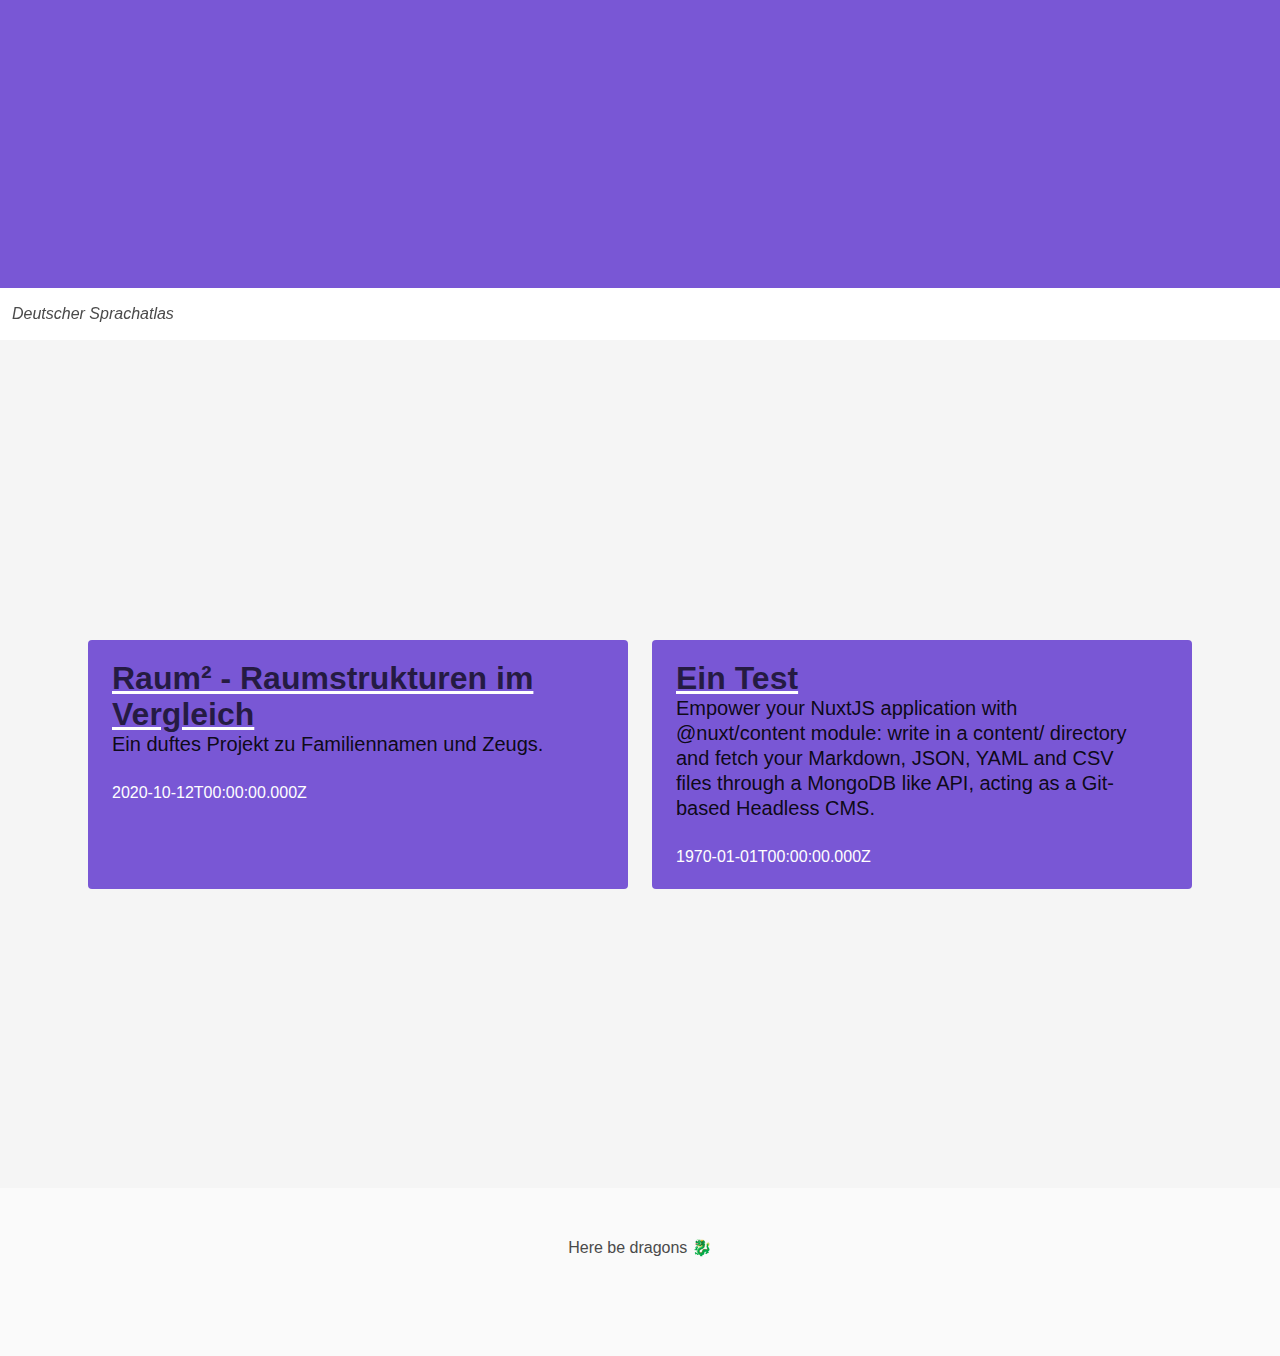
==== index.html @ 8b6c76ef "first commit" ====
<!doctype html>
<html data-n-head-ssr>
  <head>
    <title>dsa-nuxt</title><meta data-n-head="ssr" charset="utf-8"><meta data-n-head="ssr" name="viewport" content="width=device-width,initial-scale=1"><meta data-n-head="ssr" data-hid="description" name="description" content=""><link data-n-head="ssr" rel="icon" type="image/x-icon" href="/favicon.ico"><link data-n-head="ssr" rel="stylesheet" type="text/css" href="//cdn.materialdesignicons.com/5.0.45/css/materialdesignicons.min.css"><link rel="preload" href="/_nuxt/480cb60.js" as="script"><link rel="preload" href="/_nuxt/fc27c13.js" as="script"><link rel="preload" href="/_nuxt/4568725.js" as="script"><link rel="preload" href="/_nuxt/fe2d230.js" as="script"><link rel="preload" href="/_nuxt/90abe77.js" as="script"><style data-vue-ssr-id="797461a0:0 517a8dd7:0 fa7ff0ca:0 7dc07147:0 5426e680:0">@charset "UTF-8";/*! Buefy v0.9.3 | MIT License | github.com/buefy/buefy */@-webkit-keyframes fadeOut{0%{opacity:1}to{opacity:0}}@-webkit-keyframes fadeOutDown{0%{opacity:1}to{opacity:0;-webkit-transform:translate3d(0,100%,0);transform:translate3d(0,100%,0)}}@-webkit-keyframes fadeOutUp{0%{opacity:1}to{opacity:0;-webkit-transform:translate3d(0,-100%,0);transform:translate3d(0,-100%,0)}}@-webkit-keyframes fadeIn{0%{opacity:0}to{opacity:1}}@-webkit-keyframes fadeInDown{0%{opacity:0;-webkit-transform:translate3d(0,-100%,0);transform:translate3d(0,-100%,0)}to{opacity:1;-webkit-transform:none;transform:none}}@-webkit-keyframes fadeInUp{0%{opacity:0;-webkit-transform:translate3d(0,100%,0);transform:translate3d(0,100%,0)}to{opacity:1;-webkit-transform:none;transform:none}}/*! bulma.io v0.9.0 | MIT License | github.com/jgthms/bulma */@-webkit-keyframes spinAround{0%{-webkit-transform:rotate(0);transform:rotate(0)}to{-webkit-transform:rotate(359deg);transform:rotate(359deg)}}@keyframes spinAround{0%{-webkit-transform:rotate(0);transform:rotate(0)}to{-webkit-transform:rotate(359deg);transform:rotate(359deg)}}.b-checkbox.checkbox,.b-radio.radio,.breadcrumb,.button,.carousel,.carousel-list,.delete,.file,.is-unselectable,.modal-close,.pagination-ellipsis,.pagination-link,.pagination-next,.pagination-previous,.switch,.tabs{-webkit-touch-callout:none;-webkit-user-select:none;-moz-user-select:none;-ms-user-select:none;user-select:none}.navbar-link:not(.is-arrowless):after,.select:not(.is-multiple):not(.is-loading):after{border:3px solid transparent;border-radius:2px;border-right:0;border-top:0;content:" ";display:block;height:.625em;margin-top:-.4375em;pointer-events:none;position:absolute;top:50%;-webkit-transform:rotate(-45deg);transform:rotate(-45deg);-webkit-transform-origin:center;transform-origin:center;width:.625em}.block:not(:last-child),.box:not(:last-child),.breadcrumb:not(:last-child),.content:not(:last-child),.highlight:not(:last-child),.level:not(:last-child),.message:not(:last-child),.notification:not(:last-child),.pagination:not(:last-child),.progress:not(:last-child),.subtitle:not(:last-child),.table-container:not(:last-child),.table:not(:last-child),.tabs:not(:last-child),.title:not(:last-child){margin-bottom:1.5rem}.delete,.modal-close{-moz-appearance:none;-webkit-appearance:none;background-color:rgba(10,10,10,.2);border:none;border-radius:290486px;cursor:pointer;pointer-events:auto;display:inline-block;-webkit-box-flex:0;-ms-flex-positive:0;flex-grow:0;-ms-flex-negative:0;flex-shrink:0;font-size:0;height:20px;max-height:20px;max-width:20px;min-height:20px;min-width:20px;outline:0;position:relative;vertical-align:top;width:20px}.delete:after,.delete:before,.modal-close:after,.modal-close:before{background-color:#fff;content:"";display:block;left:50%;position:absolute;top:50%;-webkit-transform:translateX(-50%) translateY(-50%) rotate(45deg);transform:translateX(-50%) translateY(-50%) rotate(45deg);-webkit-transform-origin:center center;transform-origin:center center}.delete:before,.modal-close:before{height:2px;width:50%}.delete:after,.modal-close:after{height:50%;width:2px}.delete:focus,.delete:hover,.modal-close:focus,.modal-close:hover{background-color:rgba(10,10,10,.3)}.delete:active,.modal-close:active{background-color:rgba(10,10,10,.4)}.is-small.delete,.is-small.modal-close{height:16px;max-height:16px;max-width:16px;min-height:16px;min-width:16px;width:16px}.is-medium.delete,.is-medium.modal-close{height:24px;max-height:24px;max-width:24px;min-height:24px;min-width:24px;width:24px}.is-large.delete,.is-large.modal-close{height:32px;max-height:32px;max-width:32px;min-height:32px;min-width:32px;width:32px}.button.is-loading:after,.control.is-loading:after,.loader,.select.is-loading:after{-webkit-animation:spinAround .5s linear infinite;animation:spinAround .5s linear infinite;border-radius:290486px;border-color:transparent transparent #dbdbdb #dbdbdb;border-style:solid;border-width:2px;content:"";display:block;height:1em;position:relative;width:1em}.b-image-wrapper>img.has-ratio,.b-image-wrapper>img.placeholder,.hero-video,.image.is-16by9 .has-ratio,.image.is-16by9 img,.image.is-1by1 .has-ratio,.image.is-1by1 img,.image.is-1by2 .has-ratio,.image.is-1by2 img,.image.is-1by3 .has-ratio,.image.is-1by3 img,.image.is-2by1 .has-ratio,.image.is-2by1 img,.image.is-2by3 .has-ratio,.image.is-2by3 img,.image.is-3by1 .has-ratio,.image.is-3by1 img,.image.is-3by2 .has-ratio,.image.is-3by2 img,.image.is-3by4 .has-ratio,.image.is-3by4 img,.image.is-3by5 .has-ratio,.image.is-3by5 img,.image.is-4by3 .has-ratio,.image.is-4by3 img,.image.is-4by5 .has-ratio,.image.is-4by5 img,.image.is-5by3 .has-ratio,.image.is-5by3 img,.image.is-5by4 .has-ratio,.image.is-5by4 img,.image.is-9by16 .has-ratio,.image.is-9by16 img,.image.is-square .has-ratio,.image.is-square img,.is-overlay,.modal,.modal-background{bottom:0;left:0;position:absolute;right:0;top:0}.button,.file-cta,.file-name,.input,.pagination-ellipsis,.pagination-link,.pagination-next,.pagination-previous,.select select,.taginput .taginput-container.is-focusable,.textarea{-moz-appearance:none;-webkit-appearance:none;-webkit-box-align:center;-ms-flex-align:center;align-items:center;border:1px solid transparent;border-radius:4px;-webkit-box-shadow:none;box-shadow:none;display:-webkit-inline-box;display:-ms-inline-flexbox;display:inline-flex;font-size:1rem;height:2.5em;-webkit-box-pack:start;-ms-flex-pack:start;justify-content:flex-start;line-height:1.5;padding:calc(.5em - 1px) calc(.75em - 1px);position:relative;vertical-align:top}.button:active,.button:focus,.file-cta:active,.file-cta:focus,.file-name:active,.file-name:focus,.input:active,.input:focus,.is-active.button,.is-active.file-cta,.is-active.file-name,.is-active.input,.is-active.pagination-ellipsis,.is-active.pagination-link,.is-active.pagination-next,.is-active.pagination-previous,.is-active.textarea,.is-focused.button,.is-focused.file-cta,.is-focused.file-name,.is-focused.input,.is-focused.pagination-ellipsis,.is-focused.pagination-link,.is-focused.pagination-next,.is-focused.pagination-previous,.is-focused.textarea,.pagination-ellipsis:active,.pagination-ellipsis:focus,.pagination-link:active,.pagination-link:focus,.pagination-next:active,.pagination-next:focus,.pagination-previous:active,.pagination-previous:focus,.select select.is-active,.select select.is-focused,.select select:active,.select select:focus,.taginput .is-active.taginput-container.is-focusable,.taginput .is-focused.taginput-container.is-focusable,.taginput .taginput-container.is-focusable:active,.taginput .taginput-container.is-focusable:focus,.textarea:active,.textarea:focus{outline:0}.select fieldset[disabled] select,.select select[disabled],.taginput [disabled].taginput-container.is-focusable,.taginput fieldset[disabled] .taginput-container.is-focusable,[disabled].button,[disabled].file-cta,[disabled].file-name,[disabled].input,[disabled].pagination-ellipsis,[disabled].pagination-link,[disabled].pagination-next,[disabled].pagination-previous,[disabled].textarea,fieldset[disabled] .button,fieldset[disabled] .file-cta,fieldset[disabled] .file-name,fieldset[disabled] .input,fieldset[disabled] .pagination-ellipsis,fieldset[disabled] .pagination-link,fieldset[disabled] .pagination-next,fieldset[disabled] .pagination-previous,fieldset[disabled] .select select,fieldset[disabled] .taginput .taginput-container.is-focusable,fieldset[disabled] .textarea{cursor:not-allowed}/*! minireset.css v0.0.6 | MIT License | github.com/jgthms/minireset.css */blockquote,body,dd,dl,dt,fieldset,figure,h1,h2,h3,h4,h5,h6,hr,html,iframe,legend,li,ol,p,pre,textarea,ul{margin:0;padding:0}h1,h2,h3,h4,h5,h6{font-size:100%;font-weight:400}ul{list-style:none}button,input,select,textarea{margin:0}html{-webkit-box-sizing:border-box;box-sizing:border-box}*,:after,:before{-webkit-box-sizing:inherit;box-sizing:inherit}img,video{height:auto;max-width:100%}iframe{border:0}table{border-collapse:collapse;border-spacing:0}td,th{padding:0}td:not([align]),th:not([align]){text-align:inherit}html{background-color:#fff;font-size:16px;-moz-osx-font-smoothing:grayscale;-webkit-font-smoothing:antialiased;min-width:300px;overflow-x:hidden;overflow-y:scroll;text-rendering:optimizeLegibility;-webkit-text-size-adjust:100%;-moz-text-size-adjust:100%;-ms-text-size-adjust:100%;text-size-adjust:100%}article,aside,figure,footer,header,hgroup,section{display:block}body,button,input,select,textarea{font-family:BlinkMacSystemFont,-apple-system,"Segoe UI",Roboto,Oxygen,Ubuntu,Cantarell,"Fira Sans","Droid Sans","Helvetica Neue",Helvetica,Arial,sans-serif}code,pre{-moz-osx-font-smoothing:auto;-webkit-font-smoothing:auto;font-family:monospace}body{color:#4a4a4a;font-size:1em;font-weight:400;line-height:1.5}a{color:#7957d5;cursor:pointer;text-decoration:none}a strong{color:currentColor}a:hover{color:#363636}code{color:#f14668;font-size:.875em;font-weight:400;padding:.25em .5em}code,hr{background-color:#f5f5f5}hr{border:none;display:block;height:2px;margin:1.5rem 0}img{height:auto;max-width:100%}input[type=checkbox],input[type=radio]{vertical-align:baseline}small{font-size:.875em}span{font-style:inherit;font-weight:inherit}strong{color:#363636;font-weight:700}fieldset{border:none}pre{-webkit-overflow-scrolling:touch;background-color:#f5f5f5;color:#4a4a4a;font-size:.875em;overflow-x:auto;padding:1.25rem 1.5rem;white-space:pre;word-wrap:normal}pre code{background-color:transparent;color:currentColor;font-size:1em;padding:0}table td,table th{vertical-align:top}table td:not([align]),table th:not([align]){text-align:inherit}table th{color:#363636}.box{background-color:#fff;border-radius:6px;-webkit-box-shadow:0 .5em 1em -.125em rgba(10,10,10,.1),0 0 0 1px rgba(10,10,10,.02);box-shadow:0 .5em 1em -.125em rgba(10,10,10,.1),0 0 0 1px rgba(10,10,10,.02);color:#4a4a4a;display:block;padding:1.25rem}a.box:focus,a.box:hover{-webkit-box-shadow:0 .5em 1em -.125em rgba(10,10,10,.1),0 0 0 1px #7957d5;box-shadow:0 .5em 1em -.125em rgba(10,10,10,.1),0 0 0 1px #7957d5}a.box:active{-webkit-box-shadow:inset 0 1px 2px rgba(10,10,10,.2),0 0 0 1px #7957d5;box-shadow:inset 0 1px 2px rgba(10,10,10,.2),0 0 0 1px #7957d5}.button{background-color:#fff;border-color:#dbdbdb;border-width:1px;color:#363636;cursor:pointer;-webkit-box-pack:center;-ms-flex-pack:center;justify-content:center;padding:calc(.5em - 1px) 1em;text-align:center;white-space:nowrap}.button strong{color:inherit}.button .icon,.button .icon.is-large,.button .icon.is-medium,.button .icon.is-small{height:1.5em;width:1.5em}.button .icon:first-child:not(:last-child){margin-left:calc(-.5em - 1px);margin-right:.25em}.button .icon:last-child:not(:first-child){margin-left:.25em;margin-right:calc(-.5em - 1px)}.button .icon:first-child:last-child{margin-left:calc(-.5em - 1px);margin-right:calc(-.5em - 1px)}.button.is-hovered,.button:hover{border-color:#b5b5b5;color:#363636}.button.is-focused,.button:focus{border-color:#7957d5;color:#363636}.button.is-focused:not(:active),.button:focus:not(:active){-webkit-box-shadow:0 0 0 .125em rgba(121,87,213,.25);box-shadow:0 0 0 .125em rgba(121,87,213,.25)}.button.is-active,.button:active{border-color:#4a4a4a;color:#363636}.button.is-text{background-color:transparent;border-color:transparent;color:#4a4a4a;text-decoration:underline}.button.is-text.is-focused,.button.is-text.is-hovered,.button.is-text:focus,.button.is-text:hover{background-color:#f5f5f5;color:#363636}.button.is-text.is-active,.button.is-text:active{background-color:#e8e8e8;color:#363636}.button.is-text[disabled],fieldset[disabled] .button.is-text{background-color:transparent;border-color:transparent;-webkit-box-shadow:none;box-shadow:none}.button.is-white{background-color:#fff;border-color:transparent;color:#0a0a0a}.button.is-white.is-hovered,.button.is-white:hover{background-color:#f9f9f9;border-color:transparent;color:#0a0a0a}.button.is-white.is-focused,.button.is-white:focus{border-color:transparent;color:#0a0a0a}.button.is-white.is-focused:not(:active),.button.is-white:focus:not(:active){-webkit-box-shadow:0 0 0 .125em hsla(0,0%,100%,.25);box-shadow:0 0 0 .125em hsla(0,0%,100%,.25)}.button.is-white.is-active,.button.is-white:active{background-color:#f2f2f2;border-color:transparent;color:#0a0a0a}.button.is-white[disabled],fieldset[disabled] .button.is-white{background-color:#fff;border-color:transparent;-webkit-box-shadow:none;box-shadow:none}.button.is-white.is-inverted{background-color:#0a0a0a;color:#fff}.button.is-white.is-inverted.is-hovered,.button.is-white.is-inverted:hover{background-color:#000}.button.is-white.is-inverted[disabled],fieldset[disabled] .button.is-white.is-inverted{background-color:#0a0a0a;border-color:transparent;-webkit-box-shadow:none;box-shadow:none;color:#fff}.button.is-white.is-loading:after{border-color:transparent transparent #0a0a0a #0a0a0a!important}.button.is-white.is-outlined{background-color:transparent;border-color:#fff;color:#fff}.button.is-white.is-outlined.is-focused,.button.is-white.is-outlined.is-hovered,.button.is-white.is-outlined:focus,.button.is-white.is-outlined:hover{background-color:#fff;border-color:#fff;color:#0a0a0a}.button.is-white.is-outlined.is-loading:after{border-color:transparent transparent #fff #fff!important}.button.is-white.is-outlined.is-loading.is-focused:after,.button.is-white.is-outlined.is-loading.is-hovered:after,.button.is-white.is-outlined.is-loading:focus:after,.button.is-white.is-outlined.is-loading:hover:after{border-color:transparent transparent #0a0a0a #0a0a0a!important}.button.is-white.is-outlined[disabled],fieldset[disabled] .button.is-white.is-outlined{background-color:transparent;border-color:#fff;-webkit-box-shadow:none;box-shadow:none;color:#fff}.button.is-white.is-inverted.is-outlined{background-color:transparent;border-color:#0a0a0a;color:#0a0a0a}.button.is-white.is-inverted.is-outlined.is-focused,.button.is-white.is-inverted.is-outlined.is-hovered,.button.is-white.is-inverted.is-outlined:focus,.button.is-white.is-inverted.is-outlined:hover{background-color:#0a0a0a;color:#fff}.button.is-white.is-inverted.is-outlined.is-loading.is-focused:after,.button.is-white.is-inverted.is-outlined.is-loading.is-hovered:after,.button.is-white.is-inverted.is-outlined.is-loading:focus:after,.button.is-white.is-inverted.is-outlined.is-loading:hover:after{border-color:transparent transparent #fff #fff!important}.button.is-white.is-inverted.is-outlined[disabled],fieldset[disabled] .button.is-white.is-inverted.is-outlined{background-color:transparent;border-color:#0a0a0a;-webkit-box-shadow:none;box-shadow:none;color:#0a0a0a}.button.is-black{background-color:#0a0a0a;border-color:transparent;color:#fff}.button.is-black.is-hovered,.button.is-black:hover{background-color:#040404;border-color:transparent;color:#fff}.button.is-black.is-focused,.button.is-black:focus{border-color:transparent;color:#fff}.button.is-black.is-focused:not(:active),.button.is-black:focus:not(:active){-webkit-box-shadow:0 0 0 .125em rgba(10,10,10,.25);box-shadow:0 0 0 .125em rgba(10,10,10,.25)}.button.is-black.is-active,.button.is-black:active{background-color:#000;border-color:transparent;color:#fff}.button.is-black[disabled],fieldset[disabled] .button.is-black{background-color:#0a0a0a;border-color:transparent;-webkit-box-shadow:none;box-shadow:none}.button.is-black.is-inverted{background-color:#fff;color:#0a0a0a}.button.is-black.is-inverted.is-hovered,.button.is-black.is-inverted:hover{background-color:#f2f2f2}.button.is-black.is-inverted[disabled],fieldset[disabled] .button.is-black.is-inverted{background-color:#fff;border-color:transparent;-webkit-box-shadow:none;box-shadow:none;color:#0a0a0a}.button.is-black.is-loading:after{border-color:transparent transparent #fff #fff!important}.button.is-black.is-outlined{background-color:transparent;border-color:#0a0a0a;color:#0a0a0a}.button.is-black.is-outlined.is-focused,.button.is-black.is-outlined.is-hovered,.button.is-black.is-outlined:focus,.button.is-black.is-outlined:hover{background-color:#0a0a0a;border-color:#0a0a0a;color:#fff}.button.is-black.is-outlined.is-loading:after{border-color:transparent transparent #0a0a0a #0a0a0a!important}.button.is-black.is-outlined.is-loading.is-focused:after,.button.is-black.is-outlined.is-loading.is-hovered:after,.button.is-black.is-outlined.is-loading:focus:after,.button.is-black.is-outlined.is-loading:hover:after{border-color:transparent transparent #fff #fff!important}.button.is-black.is-outlined[disabled],fieldset[disabled] .button.is-black.is-outlined{background-color:transparent;border-color:#0a0a0a;-webkit-box-shadow:none;box-shadow:none;color:#0a0a0a}.button.is-black.is-inverted.is-outlined{background-color:transparent;border-color:#fff;color:#fff}.button.is-black.is-inverted.is-outlined.is-focused,.button.is-black.is-inverted.is-outlined.is-hovered,.button.is-black.is-inverted.is-outlined:focus,.button.is-black.is-inverted.is-outlined:hover{background-color:#fff;color:#0a0a0a}.button.is-black.is-inverted.is-outlined.is-loading.is-focused:after,.button.is-black.is-inverted.is-outlined.is-loading.is-hovered:after,.button.is-black.is-inverted.is-outlined.is-loading:focus:after,.button.is-black.is-inverted.is-outlined.is-loading:hover:after{border-color:transparent transparent #0a0a0a #0a0a0a!important}.button.is-black.is-inverted.is-outlined[disabled],fieldset[disabled] .button.is-black.is-inverted.is-outlined{background-color:transparent;border-color:#fff;-webkit-box-shadow:none;box-shadow:none;color:#fff}.button.is-light{background-color:#f5f5f5;border-color:transparent;color:rgba(0,0,0,.7)}.button.is-light.is-hovered,.button.is-light:hover{background-color:#eee;border-color:transparent;color:rgba(0,0,0,.7)}.button.is-light.is-focused,.button.is-light:focus{border-color:transparent;color:rgba(0,0,0,.7)}.button.is-light.is-focused:not(:active),.button.is-light:focus:not(:active){-webkit-box-shadow:0 0 0 .125em hsla(0,0%,96.1%,.25);box-shadow:0 0 0 .125em hsla(0,0%,96.1%,.25)}.button.is-light.is-active,.button.is-light:active{background-color:#e8e8e8;border-color:transparent;color:rgba(0,0,0,.7)}.button.is-light[disabled],fieldset[disabled] .button.is-light{background-color:#f5f5f5;border-color:transparent;-webkit-box-shadow:none;box-shadow:none}.button.is-light.is-inverted{color:#f5f5f5}.button.is-light.is-inverted,.button.is-light.is-inverted.is-hovered,.button.is-light.is-inverted:hover{background-color:rgba(0,0,0,.7)}.button.is-light.is-inverted[disabled],fieldset[disabled] .button.is-light.is-inverted{background-color:rgba(0,0,0,.7);border-color:transparent;-webkit-box-shadow:none;box-shadow:none;color:#f5f5f5}.button.is-light.is-loading:after{border-color:transparent transparent rgba(0,0,0,.7) rgba(0,0,0,.7)!important}.button.is-light.is-outlined{background-color:transparent;border-color:#f5f5f5;color:#f5f5f5}.button.is-light.is-outlined.is-focused,.button.is-light.is-outlined.is-hovered,.button.is-light.is-outlined:focus,.button.is-light.is-outlined:hover{background-color:#f5f5f5;border-color:#f5f5f5;color:rgba(0,0,0,.7)}.button.is-light.is-outlined.is-loading:after{border-color:transparent transparent #f5f5f5 #f5f5f5!important}.button.is-light.is-outlined.is-loading.is-focused:after,.button.is-light.is-outlined.is-loading.is-hovered:after,.button.is-light.is-outlined.is-loading:focus:after,.button.is-light.is-outlined.is-loading:hover:after{border-color:transparent transparent rgba(0,0,0,.7) rgba(0,0,0,.7)!important}.button.is-light.is-outlined[disabled],fieldset[disabled] .button.is-light.is-outlined{background-color:transparent;border-color:#f5f5f5;-webkit-box-shadow:none;box-shadow:none;color:#f5f5f5}.button.is-light.is-inverted.is-outlined{background-color:transparent;border-color:rgba(0,0,0,.7);color:rgba(0,0,0,.7)}.button.is-light.is-inverted.is-outlined.is-focused,.button.is-light.is-inverted.is-outlined.is-hovered,.button.is-light.is-inverted.is-outlined:focus,.button.is-light.is-inverted.is-outlined:hover{background-color:rgba(0,0,0,.7);color:#f5f5f5}.button.is-light.is-inverted.is-outlined.is-loading.is-focused:after,.button.is-light.is-inverted.is-outlined.is-loading.is-hovered:after,.button.is-light.is-inverted.is-outlined.is-loading:focus:after,.button.is-light.is-inverted.is-outlined.is-loading:hover:after{border-color:transparent transparent #f5f5f5 #f5f5f5!important}.button.is-light.is-inverted.is-outlined[disabled],fieldset[disabled] .button.is-light.is-inverted.is-outlined{background-color:transparent;border-color:rgba(0,0,0,.7);-webkit-box-shadow:none;box-shadow:none;color:rgba(0,0,0,.7)}.button.is-dark{background-color:#363636;border-color:transparent;color:#fff}.button.is-dark.is-hovered,.button.is-dark:hover{background-color:#2f2f2f;border-color:transparent;color:#fff}.button.is-dark.is-focused,.button.is-dark:focus{border-color:transparent;color:#fff}.button.is-dark.is-focused:not(:active),.button.is-dark:focus:not(:active){-webkit-box-shadow:0 0 0 .125em rgba(54,54,54,.25);box-shadow:0 0 0 .125em rgba(54,54,54,.25)}.button.is-dark.is-active,.button.is-dark:active{background-color:#292929;border-color:transparent;color:#fff}.button.is-dark[disabled],fieldset[disabled] .button.is-dark{background-color:#363636;border-color:transparent;-webkit-box-shadow:none;box-shadow:none}.button.is-dark.is-inverted{background-color:#fff;color:#363636}.button.is-dark.is-inverted.is-hovered,.button.is-dark.is-inverted:hover{background-color:#f2f2f2}.button.is-dark.is-inverted[disabled],fieldset[disabled] .button.is-dark.is-inverted{background-color:#fff;border-color:transparent;-webkit-box-shadow:none;box-shadow:none;color:#363636}.button.is-dark.is-loading:after{border-color:transparent transparent #fff #fff!important}.button.is-dark.is-outlined{background-color:transparent;border-color:#363636;color:#363636}.button.is-dark.is-outlined.is-focused,.button.is-dark.is-outlined.is-hovered,.button.is-dark.is-outlined:focus,.button.is-dark.is-outlined:hover{background-color:#363636;border-color:#363636;color:#fff}.button.is-dark.is-outlined.is-loading:after{border-color:transparent transparent #363636 #363636!important}.button.is-dark.is-outlined.is-loading.is-focused:after,.button.is-dark.is-outlined.is-loading.is-hovered:after,.button.is-dark.is-outlined.is-loading:focus:after,.button.is-dark.is-outlined.is-loading:hover:after{border-color:transparent transparent #fff #fff!important}.button.is-dark.is-outlined[disabled],fieldset[disabled] .button.is-dark.is-outlined{background-color:transparent;border-color:#363636;-webkit-box-shadow:none;box-shadow:none;color:#363636}.button.is-dark.is-inverted.is-outlined{background-color:transparent;border-color:#fff;color:#fff}.button.is-dark.is-inverted.is-outlined.is-focused,.button.is-dark.is-inverted.is-outlined.is-hovered,.button.is-dark.is-inverted.is-outlined:focus,.button.is-dark.is-inverted.is-outlined:hover{background-color:#fff;color:#363636}.button.is-dark.is-inverted.is-outlined.is-loading.is-focused:after,.button.is-dark.is-inverted.is-outlined.is-loading.is-hovered:after,.button.is-dark.is-inverted.is-outlined.is-loading:focus:after,.button.is-dark.is-inverted.is-outlined.is-loading:hover:after{border-color:transparent transparent #363636 #363636!important}.button.is-dark.is-inverted.is-outlined[disabled],fieldset[disabled] .button.is-dark.is-inverted.is-outlined{background-color:transparent;border-color:#fff;-webkit-box-shadow:none;box-shadow:none;color:#fff}.button.is-primary{background-color:#7957d5;border-color:transparent;color:#fff}.button.is-primary.is-hovered,.button.is-primary:hover{background-color:#714dd2;border-color:transparent;color:#fff}.button.is-primary.is-focused,.button.is-primary:focus{border-color:transparent;color:#fff}.button.is-primary.is-focused:not(:active),.button.is-primary:focus:not(:active){-webkit-box-shadow:0 0 0 .125em rgba(121,87,213,.25);box-shadow:0 0 0 .125em rgba(121,87,213,.25)}.button.is-primary.is-active,.button.is-primary:active{background-color:#6943d0;border-color:transparent;color:#fff}.button.is-primary[disabled],fieldset[disabled] .button.is-primary{background-color:#7957d5;border-color:transparent;-webkit-box-shadow:none;box-shadow:none}.button.is-primary.is-inverted{background-color:#fff;color:#7957d5}.button.is-primary.is-inverted.is-hovered,.button.is-primary.is-inverted:hover{background-color:#f2f2f2}.button.is-primary.is-inverted[disabled],fieldset[disabled] .button.is-primary.is-inverted{background-color:#fff;border-color:transparent;-webkit-box-shadow:none;box-shadow:none;color:#7957d5}.button.is-primary.is-loading:after{border-color:transparent transparent #fff #fff!important}.button.is-primary.is-outlined{background-color:transparent;border-color:#7957d5;color:#7957d5}.button.is-primary.is-outlined.is-focused,.button.is-primary.is-outlined.is-hovered,.button.is-primary.is-outlined:focus,.button.is-primary.is-outlined:hover{background-color:#7957d5;border-color:#7957d5;color:#fff}.button.is-primary.is-outlined.is-loading:after{border-color:transparent transparent #7957d5 #7957d5!important}.button.is-primary.is-outlined.is-loading.is-focused:after,.button.is-primary.is-outlined.is-loading.is-hovered:after,.button.is-primary.is-outlined.is-loading:focus:after,.button.is-primary.is-outlined.is-loading:hover:after{border-color:transparent transparent #fff #fff!important}.button.is-primary.is-outlined[disabled],fieldset[disabled] .button.is-primary.is-outlined{background-color:transparent;border-color:#7957d5;-webkit-box-shadow:none;box-shadow:none;color:#7957d5}.button.is-primary.is-inverted.is-outlined{background-color:transparent;border-color:#fff;color:#fff}.button.is-primary.is-inverted.is-outlined.is-focused,.button.is-primary.is-inverted.is-outlined.is-hovered,.button.is-primary.is-inverted.is-outlined:focus,.button.is-primary.is-inverted.is-outlined:hover{background-color:#fff;color:#7957d5}.button.is-primary.is-inverted.is-outlined.is-loading.is-focused:after,.button.is-primary.is-inverted.is-outlined.is-loading.is-hovered:after,.button.is-primary.is-inverted.is-outlined.is-loading:focus:after,.button.is-primary.is-inverted.is-outlined.is-loading:hover:after{border-color:transparent transparent #7957d5 #7957d5!important}.button.is-primary.is-inverted.is-outlined[disabled],fieldset[disabled] .button.is-primary.is-inverted.is-outlined{background-color:transparent;border-color:#fff;-webkit-box-shadow:none;box-shadow:none;color:#fff}.button.is-primary.is-light{background-color:#f2effb;color:#552fbc}.button.is-primary.is-light.is-hovered,.button.is-primary.is-light:hover{background-color:#eae4f8;border-color:transparent;color:#552fbc}.button.is-primary.is-light.is-active,.button.is-primary.is-light:active{background-color:#e2daf6;border-color:transparent;color:#552fbc}.button.is-link{background-color:#7957d5;border-color:transparent;color:#fff}.button.is-link.is-hovered,.button.is-link:hover{background-color:#714dd2;border-color:transparent;color:#fff}.button.is-link.is-focused,.button.is-link:focus{border-color:transparent;color:#fff}.button.is-link.is-focused:not(:active),.button.is-link:focus:not(:active){-webkit-box-shadow:0 0 0 .125em rgba(121,87,213,.25);box-shadow:0 0 0 .125em rgba(121,87,213,.25)}.button.is-link.is-active,.button.is-link:active{background-color:#6943d0;border-color:transparent;color:#fff}.button.is-link[disabled],fieldset[disabled] .button.is-link{background-color:#7957d5;border-color:transparent;-webkit-box-shadow:none;box-shadow:none}.button.is-link.is-inverted{background-color:#fff;color:#7957d5}.button.is-link.is-inverted.is-hovered,.button.is-link.is-inverted:hover{background-color:#f2f2f2}.button.is-link.is-inverted[disabled],fieldset[disabled] .button.is-link.is-inverted{background-color:#fff;border-color:transparent;-webkit-box-shadow:none;box-shadow:none;color:#7957d5}.button.is-link.is-loading:after{border-color:transparent transparent #fff #fff!important}.button.is-link.is-outlined{background-color:transparent;border-color:#7957d5;color:#7957d5}.button.is-link.is-outlined.is-focused,.button.is-link.is-outlined.is-hovered,.button.is-link.is-outlined:focus,.button.is-link.is-outlined:hover{background-color:#7957d5;border-color:#7957d5;color:#fff}.button.is-link.is-outlined.is-loading:after{border-color:transparent transparent #7957d5 #7957d5!important}.button.is-link.is-outlined.is-loading.is-focused:after,.button.is-link.is-outlined.is-loading.is-hovered:after,.button.is-link.is-outlined.is-loading:focus:after,.button.is-link.is-outlined.is-loading:hover:after{border-color:transparent transparent #fff #fff!important}.button.is-link.is-outlined[disabled],fieldset[disabled] .button.is-link.is-outlined{background-color:transparent;border-color:#7957d5;-webkit-box-shadow:none;box-shadow:none;color:#7957d5}.button.is-link.is-inverted.is-outlined{background-color:transparent;border-color:#fff;color:#fff}.button.is-link.is-inverted.is-outlined.is-focused,.button.is-link.is-inverted.is-outlined.is-hovered,.button.is-link.is-inverted.is-outlined:focus,.button.is-link.is-inverted.is-outlined:hover{background-color:#fff;color:#7957d5}.button.is-link.is-inverted.is-outlined.is-loading.is-focused:after,.button.is-link.is-inverted.is-outlined.is-loading.is-hovered:after,.button.is-link.is-inverted.is-outlined.is-loading:focus:after,.button.is-link.is-inverted.is-outlined.is-loading:hover:after{border-color:transparent transparent #7957d5 #7957d5!important}.button.is-link.is-inverted.is-outlined[disabled],fieldset[disabled] .button.is-link.is-inverted.is-outlined{background-color:transparent;border-color:#fff;-webkit-box-shadow:none;box-shadow:none;color:#fff}.button.is-link.is-light{background-color:#f2effb;color:#552fbc}.button.is-link.is-light.is-hovered,.button.is-link.is-light:hover{background-color:#eae4f8;border-color:transparent;color:#552fbc}.button.is-link.is-light.is-active,.button.is-link.is-light:active{background-color:#e2daf6;border-color:transparent;color:#552fbc}.button.is-info{background-color:#167df0;border-color:transparent;color:#fff}.button.is-info.is-hovered,.button.is-info:hover{background-color:#0f77ea;border-color:transparent;color:#fff}.button.is-info.is-focused,.button.is-info:focus{border-color:transparent;color:#fff}.button.is-info.is-focused:not(:active),.button.is-info:focus:not(:active){-webkit-box-shadow:0 0 0 .125em rgba(22,125,240,.25);box-shadow:0 0 0 .125em rgba(22,125,240,.25)}.button.is-info.is-active,.button.is-info:active{background-color:#0e71de;border-color:transparent;color:#fff}.button.is-info[disabled],fieldset[disabled] .button.is-info{background-color:#167df0;border-color:transparent;-webkit-box-shadow:none;box-shadow:none}.button.is-info.is-inverted{background-color:#fff;color:#167df0}.button.is-info.is-inverted.is-hovered,.button.is-info.is-inverted:hover{background-color:#f2f2f2}.button.is-info.is-inverted[disabled],fieldset[disabled] .button.is-info.is-inverted{background-color:#fff;border-color:transparent;-webkit-box-shadow:none;box-shadow:none;color:#167df0}.button.is-info.is-loading:after{border-color:transparent transparent #fff #fff!important}.button.is-info.is-outlined{background-color:transparent;border-color:#167df0;color:#167df0}.button.is-info.is-outlined.is-focused,.button.is-info.is-outlined.is-hovered,.button.is-info.is-outlined:focus,.button.is-info.is-outlined:hover{background-color:#167df0;border-color:#167df0;color:#fff}.button.is-info.is-outlined.is-loading:after{border-color:transparent transparent #167df0 #167df0!important}.button.is-info.is-outlined.is-loading.is-focused:after,.button.is-info.is-outlined.is-loading.is-hovered:after,.button.is-info.is-outlined.is-loading:focus:after,.button.is-info.is-outlined.is-loading:hover:after{border-color:transparent transparent #fff #fff!important}.button.is-info.is-outlined[disabled],fieldset[disabled] .button.is-info.is-outlined{background-color:transparent;border-color:#167df0;-webkit-box-shadow:none;box-shadow:none;color:#167df0}.button.is-info.is-inverted.is-outlined{background-color:transparent;border-color:#fff;color:#fff}.button.is-info.is-inverted.is-outlined.is-focused,.button.is-info.is-inverted.is-outlined.is-hovered,.button.is-info.is-inverted.is-outlined:focus,.button.is-info.is-inverted.is-outlined:hover{background-color:#fff;color:#167df0}.button.is-info.is-inverted.is-outlined.is-loading.is-focused:after,.button.is-info.is-inverted.is-outlined.is-loading.is-hovered:after,.button.is-info.is-inverted.is-outlined.is-loading:focus:after,.button.is-info.is-inverted.is-outlined.is-loading:hover:after{border-color:transparent transparent #167df0 #167df0!important}.button.is-info.is-inverted.is-outlined[disabled],fieldset[disabled] .button.is-info.is-inverted.is-outlined{background-color:transparent;border-color:#fff;-webkit-box-shadow:none;box-shadow:none;color:#fff}.button.is-info.is-light{background-color:#ecf4fe;color:#0d68ce}.button.is-info.is-light.is-hovered,.button.is-info.is-light:hover{background-color:#e0eefd;border-color:transparent;color:#0d68ce}.button.is-info.is-light.is-active,.button.is-info.is-light:active{background-color:#d4e7fc;border-color:transparent;color:#0d68ce}.button.is-success{background-color:#48c774;border-color:transparent;color:#fff}.button.is-success.is-hovered,.button.is-success:hover{background-color:#3ec46d;border-color:transparent;color:#fff}.button.is-success.is-focused,.button.is-success:focus{border-color:transparent;color:#fff}.button.is-success.is-focused:not(:active),.button.is-success:focus:not(:active){-webkit-box-shadow:0 0 0 .125em rgba(72,199,116,.25);box-shadow:0 0 0 .125em rgba(72,199,116,.25)}.button.is-success.is-active,.button.is-success:active{background-color:#3abb67;border-color:transparent;color:#fff}.button.is-success[disabled],fieldset[disabled] .button.is-success{background-color:#48c774;border-color:transparent;-webkit-box-shadow:none;box-shadow:none}.button.is-success.is-inverted{background-color:#fff;color:#48c774}.button.is-success.is-inverted.is-hovered,.button.is-success.is-inverted:hover{background-color:#f2f2f2}.button.is-success.is-inverted[disabled],fieldset[disabled] .button.is-success.is-inverted{background-color:#fff;border-color:transparent;-webkit-box-shadow:none;box-shadow:none;color:#48c774}.button.is-success.is-loading:after{border-color:transparent transparent #fff #fff!important}.button.is-success.is-outlined{background-color:transparent;border-color:#48c774;color:#48c774}.button.is-success.is-outlined.is-focused,.button.is-success.is-outlined.is-hovered,.button.is-success.is-outlined:focus,.button.is-success.is-outlined:hover{background-color:#48c774;border-color:#48c774;color:#fff}.button.is-success.is-outlined.is-loading:after{border-color:transparent transparent #48c774 #48c774!important}.button.is-success.is-outlined.is-loading.is-focused:after,.button.is-success.is-outlined.is-loading.is-hovered:after,.button.is-success.is-outlined.is-loading:focus:after,.button.is-success.is-outlined.is-loading:hover:after{border-color:transparent transparent #fff #fff!important}.button.is-success.is-outlined[disabled],fieldset[disabled] .button.is-success.is-outlined{background-color:transparent;border-color:#48c774;-webkit-box-shadow:none;box-shadow:none;color:#48c774}.button.is-success.is-inverted.is-outlined{background-color:transparent;border-color:#fff;color:#fff}.button.is-success.is-inverted.is-outlined.is-focused,.button.is-success.is-inverted.is-outlined.is-hovered,.button.is-success.is-inverted.is-outlined:focus,.button.is-success.is-inverted.is-outlined:hover{background-color:#fff;color:#48c774}.button.is-success.is-inverted.is-outlined.is-loading.is-focused:after,.button.is-success.is-inverted.is-outlined.is-loading.is-hovered:after,.button.is-success.is-inverted.is-outlined.is-loading:focus:after,.button.is-success.is-inverted.is-outlined.is-loading:hover:after{border-color:transparent transparent #48c774 #48c774!important}.button.is-success.is-inverted.is-outlined[disabled],fieldset[disabled] .button.is-success.is-inverted.is-outlined{background-color:transparent;border-color:#fff;-webkit-box-shadow:none;box-shadow:none;color:#fff}.button.is-success.is-light{background-color:#effaf3;color:#257942}.button.is-success.is-light.is-hovered,.button.is-success.is-light:hover{background-color:#e6f7ec;border-color:transparent;color:#257942}.button.is-success.is-light.is-active,.button.is-success.is-light:active{background-color:#dcf4e4;border-color:transparent;color:#257942}.button.is-warning{background-color:#ffdd57;border-color:transparent;color:rgba(0,0,0,.7)}.button.is-warning.is-hovered,.button.is-warning:hover{background-color:#ffdb4a;border-color:transparent;color:rgba(0,0,0,.7)}.button.is-warning.is-focused,.button.is-warning:focus{border-color:transparent;color:rgba(0,0,0,.7)}.button.is-warning.is-focused:not(:active),.button.is-warning:focus:not(:active){-webkit-box-shadow:0 0 0 .125em rgba(255,221,87,.25);box-shadow:0 0 0 .125em rgba(255,221,87,.25)}.button.is-warning.is-active,.button.is-warning:active{background-color:#ffd83d;border-color:transparent;color:rgba(0,0,0,.7)}.button.is-warning[disabled],fieldset[disabled] .button.is-warning{background-color:#ffdd57;border-color:transparent;-webkit-box-shadow:none;box-shadow:none}.button.is-warning.is-inverted{color:#ffdd57}.button.is-warning.is-inverted,.button.is-warning.is-inverted.is-hovered,.button.is-warning.is-inverted:hover{background-color:rgba(0,0,0,.7)}.button.is-warning.is-inverted[disabled],fieldset[disabled] .button.is-warning.is-inverted{background-color:rgba(0,0,0,.7);border-color:transparent;-webkit-box-shadow:none;box-shadow:none;color:#ffdd57}.button.is-warning.is-loading:after{border-color:transparent transparent rgba(0,0,0,.7) rgba(0,0,0,.7)!important}.button.is-warning.is-outlined{background-color:transparent;border-color:#ffdd57;color:#ffdd57}.button.is-warning.is-outlined.is-focused,.button.is-warning.is-outlined.is-hovered,.button.is-warning.is-outlined:focus,.button.is-warning.is-outlined:hover{background-color:#ffdd57;border-color:#ffdd57;color:rgba(0,0,0,.7)}.button.is-warning.is-outlined.is-loading:after{border-color:transparent transparent #ffdd57 #ffdd57!important}.button.is-warning.is-outlined.is-loading.is-focused:after,.button.is-warning.is-outlined.is-loading.is-hovered:after,.button.is-warning.is-outlined.is-loading:focus:after,.button.is-warning.is-outlined.is-loading:hover:after{border-color:transparent transparent rgba(0,0,0,.7) rgba(0,0,0,.7)!important}.button.is-warning.is-outlined[disabled],fieldset[disabled] .button.is-warning.is-outlined{background-color:transparent;border-color:#ffdd57;-webkit-box-shadow:none;box-shadow:none;color:#ffdd57}.button.is-warning.is-inverted.is-outlined{background-color:transparent;border-color:rgba(0,0,0,.7);color:rgba(0,0,0,.7)}.button.is-warning.is-inverted.is-outlined.is-focused,.button.is-warning.is-inverted.is-outlined.is-hovered,.button.is-warning.is-inverted.is-outlined:focus,.button.is-warning.is-inverted.is-outlined:hover{background-color:rgba(0,0,0,.7);color:#ffdd57}.button.is-warning.is-inverted.is-outlined.is-loading.is-focused:after,.button.is-warning.is-inverted.is-outlined.is-loading.is-hovered:after,.button.is-warning.is-inverted.is-outlined.is-loading:focus:after,.button.is-warning.is-inverted.is-outlined.is-loading:hover:after{border-color:transparent transparent #ffdd57 #ffdd57!important}.button.is-warning.is-inverted.is-outlined[disabled],fieldset[disabled] .button.is-warning.is-inverted.is-outlined{background-color:transparent;border-color:rgba(0,0,0,.7);-webkit-box-shadow:none;box-shadow:none;color:rgba(0,0,0,.7)}.button.is-warning.is-light{background-color:#fffbeb;color:#947600}.button.is-warning.is-light.is-hovered,.button.is-warning.is-light:hover{background-color:#fff8de;border-color:transparent;color:#947600}.button.is-warning.is-light.is-active,.button.is-warning.is-light:active{background-color:#fff6d1;border-color:transparent;color:#947600}.button.is-danger{background-color:#f14668;border-color:transparent;color:#fff}.button.is-danger.is-hovered,.button.is-danger:hover{background-color:#f03a5f;border-color:transparent;color:#fff}.button.is-danger.is-focused,.button.is-danger:focus{border-color:transparent;color:#fff}.button.is-danger.is-focused:not(:active),.button.is-danger:focus:not(:active){-webkit-box-shadow:0 0 0 .125em rgba(241,70,104,.25);box-shadow:0 0 0 .125em rgba(241,70,104,.25)}.button.is-danger.is-active,.button.is-danger:active{background-color:#ef2e55;border-color:transparent;color:#fff}.button.is-danger[disabled],fieldset[disabled] .button.is-danger{background-color:#f14668;border-color:transparent;-webkit-box-shadow:none;box-shadow:none}.button.is-danger.is-inverted{background-color:#fff;color:#f14668}.button.is-danger.is-inverted.is-hovered,.button.is-danger.is-inverted:hover{background-color:#f2f2f2}.button.is-danger.is-inverted[disabled],fieldset[disabled] .button.is-danger.is-inverted{background-color:#fff;border-color:transparent;-webkit-box-shadow:none;box-shadow:none;color:#f14668}.button.is-danger.is-loading:after{border-color:transparent transparent #fff #fff!important}.button.is-danger.is-outlined{background-color:transparent;border-color:#f14668;color:#f14668}.button.is-danger.is-outlined.is-focused,.button.is-danger.is-outlined.is-hovered,.button.is-danger.is-outlined:focus,.button.is-danger.is-outlined:hover{background-color:#f14668;border-color:#f14668;color:#fff}.button.is-danger.is-outlined.is-loading:after{border-color:transparent transparent #f14668 #f14668!important}.button.is-danger.is-outlined.is-loading.is-focused:after,.button.is-danger.is-outlined.is-loading.is-hovered:after,.button.is-danger.is-outlined.is-loading:focus:after,.button.is-danger.is-outlined.is-loading:hover:after{border-color:transparent transparent #fff #fff!important}.button.is-danger.is-outlined[disabled],fieldset[disabled] .button.is-danger.is-outlined{background-color:transparent;border-color:#f14668;-webkit-box-shadow:none;box-shadow:none;color:#f14668}.button.is-danger.is-inverted.is-outlined{background-color:transparent;border-color:#fff;color:#fff}.button.is-danger.is-inverted.is-outlined.is-focused,.button.is-danger.is-inverted.is-outlined.is-hovered,.button.is-danger.is-inverted.is-outlined:focus,.button.is-danger.is-inverted.is-outlined:hover{background-color:#fff;color:#f14668}.button.is-danger.is-inverted.is-outlined.is-loading.is-focused:after,.button.is-danger.is-inverted.is-outlined.is-loading.is-hovered:after,.button.is-danger.is-inverted.is-outlined.is-loading:focus:after,.button.is-danger.is-inverted.is-outlined.is-loading:hover:after{border-color:transparent transparent #f14668 #f14668!important}.button.is-danger.is-inverted.is-outlined[disabled],fieldset[disabled] .button.is-danger.is-inverted.is-outlined{background-color:transparent;border-color:#fff;-webkit-box-shadow:none;box-shadow:none;color:#fff}.button.is-danger.is-light{background-color:#feecf0;color:#cc0f35}.button.is-danger.is-light.is-hovered,.button.is-danger.is-light:hover{background-color:#fde0e6;border-color:transparent;color:#cc0f35}.button.is-danger.is-light.is-active,.button.is-danger.is-light:active{background-color:#fcd4dc;border-color:transparent;color:#cc0f35}.button.is-small{border-radius:2px;font-size:.75rem}.button.is-normal{font-size:1rem}.button.is-medium{font-size:1.25rem}.button.is-large{font-size:1.5rem}.button[disabled],fieldset[disabled] .button{background-color:#fff;border-color:#dbdbdb;-webkit-box-shadow:none;box-shadow:none;opacity:.5}.button.is-fullwidth{display:-webkit-box;display:-ms-flexbox;display:flex;width:100%}.button.is-loading{color:transparent!important;pointer-events:none}.button.is-loading:after{position:absolute;left:calc(50% - .5em);top:calc(50% - .5em);position:absolute!important}.button.is-static{background-color:#f5f5f5;border-color:#dbdbdb;color:#7a7a7a;-webkit-box-shadow:none;box-shadow:none;pointer-events:none}.button.is-rounded{border-radius:290486px;padding-left:1.25em;padding-right:1.25em}.buttons{-webkit-box-align:center;-ms-flex-align:center;align-items:center;display:-webkit-box;display:-ms-flexbox;display:flex;-ms-flex-wrap:wrap;flex-wrap:wrap;-webkit-box-pack:start;-ms-flex-pack:start;justify-content:flex-start}.buttons .button{margin-bottom:.5rem}.buttons .button:not(:last-child):not(.is-fullwidth){margin-right:.5rem}.buttons:last-child{margin-bottom:-.5rem}.buttons:not(:last-child){margin-bottom:1rem}.buttons.are-small .button:not(.is-normal):not(.is-medium):not(.is-large){border-radius:2px;font-size:.75rem}.buttons.are-medium .button:not(.is-small):not(.is-normal):not(.is-large){font-size:1.25rem}.buttons.are-large .button:not(.is-small):not(.is-normal):not(.is-medium){font-size:1.5rem}.buttons.has-addons .button:not(:first-child){border-bottom-left-radius:0;border-top-left-radius:0}.buttons.has-addons .button:not(:last-child){border-bottom-right-radius:0;border-top-right-radius:0;margin-right:-1px}.buttons.has-addons .button:last-child{margin-right:0}.buttons.has-addons .button.is-hovered,.buttons.has-addons .button:hover{z-index:2}.buttons.has-addons .button.is-active,.buttons.has-addons .button.is-focused,.buttons.has-addons .button.is-selected,.buttons.has-addons .button:active,.buttons.has-addons .button:focus{z-index:3}.buttons.has-addons .button.is-active:hover,.buttons.has-addons .button.is-focused:hover,.buttons.has-addons .button.is-selected:hover,.buttons.has-addons .button:active:hover,.buttons.has-addons .button:focus:hover{z-index:4}.buttons.has-addons .button.is-expanded{-webkit-box-flex:1;-ms-flex-positive:1;flex-grow:1;-ms-flex-negative:1;flex-shrink:1}.buttons.is-centered{-webkit-box-pack:center;-ms-flex-pack:center;justify-content:center}.buttons.is-centered:not(.has-addons) .button:not(.is-fullwidth){margin-left:.25rem;margin-right:.25rem}.buttons.is-right{-webkit-box-pack:end;-ms-flex-pack:end;justify-content:flex-end}.buttons.is-right:not(.has-addons) .button:not(.is-fullwidth){margin-left:.25rem;margin-right:.25rem}.container{-webkit-box-flex:1;-ms-flex-positive:1;flex-grow:1;margin:0 auto;position:relative;width:auto}.container.is-fluid{max-width:none;padding-left:32px;padding-right:32px;width:100%}@media screen and (min-width:1024px){.container{max-width:960px}}@media screen and (max-width:1215px){.container.is-widescreen{max-width:1152px}}@media screen and (max-width:1407px){.container.is-fullhd{max-width:1344px}}@media screen and (min-width:1216px){.container{max-width:1152px}}@media screen and (min-width:1408px){.container{max-width:1344px}}.content li+li{margin-top:.25em}.content blockquote:not(:last-child),.content dl:not(:last-child),.content ol:not(:last-child),.content p:not(:last-child),.content pre:not(:last-child),.content table:not(:last-child),.content ul:not(:last-child){margin-bottom:1em}.content h1,.content h2,.content h3,.content h4,.content h5,.content h6{color:#363636;font-weight:600;line-height:1.125}.content h1{font-size:2em;margin-bottom:.5em}.content h1:not(:first-child){margin-top:1em}.content h2{font-size:1.75em;margin-bottom:.5714em}.content h2:not(:first-child){margin-top:1.1428em}.content h3{font-size:1.5em;margin-bottom:.6666em}.content h3:not(:first-child){margin-top:1.3333em}.content h4{font-size:1.25em;margin-bottom:.8em}.content h5{font-size:1.125em;margin-bottom:.8888em}.content h6{font-size:1em;margin-bottom:1em}.content blockquote{background-color:#f5f5f5;border-left:5px solid #dbdbdb;padding:1.25em 1.5em}.content ol{list-style-position:outside;margin-left:2em;margin-top:1em}.content ol:not([type]){list-style-type:decimal}.content ol:not([type]).is-lower-alpha{list-style-type:lower-alpha}.content ol:not([type]).is-lower-roman{list-style-type:lower-roman}.content ol:not([type]).is-upper-alpha{list-style-type:upper-alpha}.content ol:not([type]).is-upper-roman{list-style-type:upper-roman}.content ul{list-style:disc outside;margin-left:2em;margin-top:1em}.content ul ul{list-style-type:circle;margin-top:.5em}.content ul ul ul{list-style-type:square}.content dd{margin-left:2em}.content figure{margin-left:2em;margin-right:2em;text-align:center}.content figure:not(:first-child){margin-top:2em}.content figure:not(:last-child){margin-bottom:2em}.content figure img{display:inline-block}.content figure figcaption{font-style:italic}.content pre{-webkit-overflow-scrolling:touch;overflow-x:auto;padding:1.25em 1.5em;white-space:pre;word-wrap:normal}.content sub,.content sup{font-size:75%}.content table{width:100%}.content table td,.content table th{border:solid #dbdbdb;border-width:0 0 1px;padding:.5em .75em;vertical-align:top}.content table th{color:#363636}.content table th:not([align]){text-align:inherit}.content table thead td,.content table thead th{border-width:0 0 2px;color:#363636}.content table tfoot td,.content table tfoot th{border-width:2px 0 0;color:#363636}.content table tbody tr:last-child td,.content table tbody tr:last-child th{border-bottom-width:0}.content .tabs li+li{margin-top:0}.content.is-small{font-size:.75rem}.content.is-medium{font-size:1.25rem}.content.is-large{font-size:1.5rem}.icon{-webkit-box-align:center;-ms-flex-align:center;align-items:center;display:-webkit-inline-box;display:-ms-inline-flexbox;display:inline-flex;-webkit-box-pack:center;-ms-flex-pack:center;justify-content:center;height:1.5rem;width:1.5rem}.icon.is-small{height:1rem;width:1rem}.icon.is-medium{height:2rem;width:2rem}.icon.is-large{height:3rem;width:3rem}.image{display:block;position:relative}.image img{display:block;height:auto;width:100%}.image img.is-rounded{border-radius:290486px}.image.is-fullwidth{width:100%}.image.is-16by9 .has-ratio,.image.is-16by9 img,.image.is-1by1 .has-ratio,.image.is-1by1 img,.image.is-1by2 .has-ratio,.image.is-1by2 img,.image.is-1by3 .has-ratio,.image.is-1by3 img,.image.is-2by1 .has-ratio,.image.is-2by1 img,.image.is-2by3 .has-ratio,.image.is-2by3 img,.image.is-3by1 .has-ratio,.image.is-3by1 img,.image.is-3by2 .has-ratio,.image.is-3by2 img,.image.is-3by4 .has-ratio,.image.is-3by4 img,.image.is-3by5 .has-ratio,.image.is-3by5 img,.image.is-4by3 .has-ratio,.image.is-4by3 img,.image.is-4by5 .has-ratio,.image.is-4by5 img,.image.is-5by3 .has-ratio,.image.is-5by3 img,.image.is-5by4 .has-ratio,.image.is-5by4 img,.image.is-9by16 .has-ratio,.image.is-9by16 img,.image.is-square .has-ratio,.image.is-square img{height:100%;width:100%}.image.is-1by1,.image.is-square{padding-top:100%}.image.is-5by4{padding-top:80%}.image.is-4by3{padding-top:75%}.image.is-3by2{padding-top:66.6666%}.image.is-5by3{padding-top:60%}.image.is-16by9{padding-top:56.25%}.image.is-2by1{padding-top:50%}.image.is-3by1{padding-top:33.3333%}.image.is-4by5{padding-top:125%}.image.is-3by4{padding-top:133.3333%}.image.is-2by3{padding-top:150%}.image.is-3by5{padding-top:166.6666%}.image.is-9by16{padding-top:177.7777%}.image.is-1by2{padding-top:200%}.image.is-1by3{padding-top:300%}.image.is-16x16{height:16px;width:16px}.image.is-24x24{height:24px;width:24px}.image.is-32x32{height:32px;width:32px}.image.is-48x48{height:48px;width:48px}.image.is-64x64{height:64px;width:64px}.image.is-96x96{height:96px;width:96px}.image.is-128x128{height:128px;width:128px}.notification{background-color:#f5f5f5;border-radius:4px;position:relative;padding:1.25rem 2.5rem 1.25rem 1.5rem}.notification a:not(.button):not(.dropdown-item){color:currentColor;text-decoration:underline}.notification strong{color:currentColor}.notification code,.notification pre{background:#fff}.notification pre code{background:0 0}.notification>.delete{right:.5rem;position:absolute;top:.5rem}.notification .content,.notification .subtitle,.notification .title{color:currentColor}.notification.is-white{background-color:#fff;color:#0a0a0a}.notification.is-black{background-color:#0a0a0a;color:#fff}.notification.is-light{background-color:#f5f5f5;color:rgba(0,0,0,.7)}.notification.is-dark{background-color:#363636;color:#fff}.notification.is-primary{background-color:#7957d5;color:#fff}.notification.is-primary.is-light{background-color:#f2effb;color:#552fbc}.notification.is-link{background-color:#7957d5;color:#fff}.notification.is-link.is-light{background-color:#f2effb;color:#552fbc}.notification.is-info{background-color:#167df0;color:#fff}.notification.is-info.is-light{background-color:#ecf4fe;color:#0d68ce}.notification.is-success{background-color:#48c774;color:#fff}.notification.is-success.is-light{background-color:#effaf3;color:#257942}.notification.is-warning{background-color:#ffdd57;color:rgba(0,0,0,.7)}.notification.is-warning.is-light{background-color:#fffbeb;color:#947600}.notification.is-danger{background-color:#f14668;color:#fff}.notification.is-danger.is-light{background-color:#feecf0;color:#cc0f35}.progress{-moz-appearance:none;-webkit-appearance:none;border:none;border-radius:290486px;display:block;height:1rem;overflow:hidden;padding:0;width:100%}.progress::-webkit-progress-bar{background-color:#ededed}.progress::-webkit-progress-value{background-color:#4a4a4a}.progress::-moz-progress-bar{background-color:#4a4a4a}.progress::-ms-fill{background-color:#4a4a4a;border:none}.progress.is-white::-webkit-progress-value{background-color:#fff}.progress.is-white::-moz-progress-bar{background-color:#fff}.progress.is-white::-ms-fill{background-color:#fff}.progress.is-white:indeterminate{background-image:-webkit-gradient(linear,left top,right top,color-stop(30%,#fff),color-stop(30%,#ededed));background-image:linear-gradient(90deg,#fff 30%,#ededed 0)}.progress.is-black::-webkit-progress-value{background-color:#0a0a0a}.progress.is-black::-moz-progress-bar{background-color:#0a0a0a}.progress.is-black::-ms-fill{background-color:#0a0a0a}.progress.is-black:indeterminate{background-image:-webkit-gradient(linear,left top,right top,color-stop(30%,#0a0a0a),color-stop(30%,#ededed));background-image:linear-gradient(90deg,#0a0a0a 30%,#ededed 0)}.progress.is-light::-webkit-progress-value{background-color:#f5f5f5}.progress.is-light::-moz-progress-bar{background-color:#f5f5f5}.progress.is-light::-ms-fill{background-color:#f5f5f5}.progress.is-light:indeterminate{background-image:-webkit-gradient(linear,left top,right top,color-stop(30%,#f5f5f5),color-stop(30%,#ededed));background-image:linear-gradient(90deg,#f5f5f5 30%,#ededed 0)}.progress.is-dark::-webkit-progress-value{background-color:#363636}.progress.is-dark::-moz-progress-bar{background-color:#363636}.progress.is-dark::-ms-fill{background-color:#363636}.progress.is-dark:indeterminate{background-image:-webkit-gradient(linear,left top,right top,color-stop(30%,#363636),color-stop(30%,#ededed));background-image:linear-gradient(90deg,#363636 30%,#ededed 0)}.progress.is-primary::-webkit-progress-value{background-color:#7957d5}.progress.is-primary::-moz-progress-bar{background-color:#7957d5}.progress.is-primary::-ms-fill{background-color:#7957d5}.progress.is-primary:indeterminate{background-image:-webkit-gradient(linear,left top,right top,color-stop(30%,#7957d5),color-stop(30%,#ededed));background-image:linear-gradient(90deg,#7957d5 30%,#ededed 0)}.progress.is-link::-webkit-progress-value{background-color:#7957d5}.progress.is-link::-moz-progress-bar{background-color:#7957d5}.progress.is-link::-ms-fill{background-color:#7957d5}.progress.is-link:indeterminate{background-image:-webkit-gradient(linear,left top,right top,color-stop(30%,#7957d5),color-stop(30%,#ededed));background-image:linear-gradient(90deg,#7957d5 30%,#ededed 0)}.progress.is-info::-webkit-progress-value{background-color:#167df0}.progress.is-info::-moz-progress-bar{background-color:#167df0}.progress.is-info::-ms-fill{background-color:#167df0}.progress.is-info:indeterminate{background-image:-webkit-gradient(linear,left top,right top,color-stop(30%,#167df0),color-stop(30%,#ededed));background-image:linear-gradient(90deg,#167df0 30%,#ededed 0)}.progress.is-success::-webkit-progress-value{background-color:#48c774}.progress.is-success::-moz-progress-bar{background-color:#48c774}.progress.is-success::-ms-fill{background-color:#48c774}.progress.is-success:indeterminate{background-image:-webkit-gradient(linear,left top,right top,color-stop(30%,#48c774),color-stop(30%,#ededed));background-image:linear-gradient(90deg,#48c774 30%,#ededed 0)}.progress.is-warning::-webkit-progress-value{background-color:#ffdd57}.progress.is-warning::-moz-progress-bar{background-color:#ffdd57}.progress.is-warning::-ms-fill{background-color:#ffdd57}.progress.is-warning:indeterminate{background-image:-webkit-gradient(linear,left top,right top,color-stop(30%,#ffdd57),color-stop(30%,#ededed));background-image:linear-gradient(90deg,#ffdd57 30%,#ededed 0)}.progress.is-danger::-webkit-progress-value{background-color:#f14668}.progress.is-danger::-moz-progress-bar{background-color:#f14668}.progress.is-danger::-ms-fill{background-color:#f14668}.progress.is-danger:indeterminate{background-image:-webkit-gradient(linear,left top,right top,color-stop(30%,#f14668),color-stop(30%,#ededed));background-image:linear-gradient(90deg,#f14668 30%,#ededed 0)}.progress:indeterminate{-webkit-animation-duration:1.5s;animation-duration:1.5s;-webkit-animation-iteration-count:infinite;animation-iteration-count:infinite;-webkit-animation-name:moveIndeterminate;animation-name:moveIndeterminate;-webkit-animation-timing-function:linear;animation-timing-function:linear;background-color:#ededed;background-image:-webkit-gradient(linear,left top,right top,color-stop(30%,#4a4a4a),color-stop(30%,#ededed));background-image:linear-gradient(90deg,#4a4a4a 30%,#ededed 0);background-position:0 0;background-repeat:no-repeat;background-size:150% 150%}.progress:indeterminate::-webkit-progress-bar{background-color:transparent}.progress:indeterminate::-moz-progress-bar{background-color:transparent}.progress.is-small{height:.75rem}.progress.is-medium{height:1.25rem}.progress.is-large{height:1.5rem}@-webkit-keyframes moveIndeterminate{0%{background-position:200% 0}to{background-position:-200% 0}}@keyframes moveIndeterminate{0%{background-position:200% 0}to{background-position:-200% 0}}.table{background-color:#fff;color:#363636}.table td,.table th{border:solid #dbdbdb;border-width:0 0 1px;padding:.5em .75em;vertical-align:top}.table td.is-white,.table th.is-white{background-color:#fff;border-color:#fff;color:#0a0a0a}.table td.is-black,.table th.is-black{background-color:#0a0a0a;border-color:#0a0a0a;color:#fff}.table td.is-light,.table th.is-light{background-color:#f5f5f5;border-color:#f5f5f5;color:rgba(0,0,0,.7)}.table td.is-dark,.table th.is-dark{background-color:#363636;border-color:#363636;color:#fff}.table td.is-link,.table td.is-primary,.table th.is-link,.table th.is-primary{background-color:#7957d5;border-color:#7957d5;color:#fff}.table td.is-info,.table th.is-info{background-color:#167df0;border-color:#167df0;color:#fff}.table td.is-success,.table th.is-success{background-color:#48c774;border-color:#48c774;color:#fff}.table td.is-warning,.table th.is-warning{background-color:#ffdd57;border-color:#ffdd57;color:rgba(0,0,0,.7)}.table td.is-danger,.table th.is-danger{background-color:#f14668;border-color:#f14668;color:#fff}.table td.is-narrow,.table th.is-narrow{white-space:nowrap;width:1%}.table td.is-selected,.table th.is-selected{background-color:#7957d5;color:#fff}.table td.is-selected a,.table td.is-selected strong,.table th.is-selected a,.table th.is-selected strong{color:currentColor}.table td.is-vcentered,.table th.is-vcentered{vertical-align:middle}.table th{color:#363636}.table th:not([align]){text-align:inherit}.table tr.is-selected{background-color:#7957d5;color:#fff}.table tr.is-selected a,.table tr.is-selected strong{color:currentColor}.table tr.is-selected td,.table tr.is-selected th{border-color:#fff;color:currentColor}.table thead{background-color:transparent}.table thead td,.table thead th{border-width:0 0 2px;color:#363636}.table tfoot{background-color:transparent}.table tfoot td,.table tfoot th{border-width:2px 0 0;color:#363636}.table tbody{background-color:transparent}.table tbody tr:last-child td,.table tbody tr:last-child th{border-bottom-width:0}.table.is-bordered td,.table.is-bordered th{border-width:1px}.table.is-bordered tr:last-child td,.table.is-bordered tr:last-child th{border-bottom-width:1px}.table.is-fullwidth{width:100%}.table.is-hoverable tbody tr:not(.is-selected):hover,.table.is-hoverable.is-striped tbody tr:not(.is-selected):hover{background-color:#fafafa}.table.is-hoverable.is-striped tbody tr:not(.is-selected):hover:nth-child(2n){background-color:#f5f5f5}.table.is-narrow td,.table.is-narrow th{padding:.25em .5em}.table.is-striped tbody tr:not(.is-selected):nth-child(2n){background-color:#fafafa}.table-container{-webkit-overflow-scrolling:touch;overflow:auto;overflow-y:hidden;max-width:100%}.tags{-webkit-box-align:center;-ms-flex-align:center;align-items:center;display:-webkit-box;display:-ms-flexbox;display:flex;-ms-flex-wrap:wrap;flex-wrap:wrap;-webkit-box-pack:start;-ms-flex-pack:start;justify-content:flex-start}.tags .tag{margin-bottom:.5rem}.tags .tag:not(:last-child){margin-right:.5rem}.tags:last-child{margin-bottom:-.5rem}.tags:not(:last-child){margin-bottom:1rem}.tags.are-medium .tag:not(.is-normal):not(.is-large){font-size:1rem}.tags.are-large .tag:not(.is-normal):not(.is-medium){font-size:1.25rem}.tags.is-centered{-webkit-box-pack:center;-ms-flex-pack:center;justify-content:center}.tags.is-centered .tag{margin-right:.25rem;margin-left:.25rem}.tags.is-right{-webkit-box-pack:end;-ms-flex-pack:end;justify-content:flex-end}.tags.is-right .tag:not(:first-child){margin-left:.5rem}.tags.has-addons .tag,.tags.is-right .tag:not(:last-child){margin-right:0}.tags.has-addons .tag:not(:first-child){margin-left:0;border-top-left-radius:0;border-bottom-left-radius:0}.tags.has-addons .tag:not(:last-child){border-top-right-radius:0;border-bottom-right-radius:0}.tag:not(body){-webkit-box-align:center;-ms-flex-align:center;align-items:center;background-color:#f5f5f5;border-radius:4px;color:#4a4a4a;display:-webkit-inline-box;display:-ms-inline-flexbox;display:inline-flex;font-size:.75rem;height:2em;-webkit-box-pack:center;-ms-flex-pack:center;justify-content:center;line-height:1.5;padding-left:.75em;padding-right:.75em;white-space:nowrap}.tag:not(body) .delete{margin-left:.25rem;margin-right:-.375rem}.tag:not(body).is-white{background-color:#fff;color:#0a0a0a}.tag:not(body).is-black{background-color:#0a0a0a;color:#fff}.tag:not(body).is-light{background-color:#f5f5f5;color:rgba(0,0,0,.7)}.tag:not(body).is-dark{background-color:#363636;color:#fff}.tag:not(body).is-primary{background-color:#7957d5;color:#fff}.tag:not(body).is-primary.is-light{background-color:#f2effb;color:#552fbc}.tag:not(body).is-link{background-color:#7957d5;color:#fff}.tag:not(body).is-link.is-light{background-color:#f2effb;color:#552fbc}.tag:not(body).is-info{background-color:#167df0;color:#fff}.tag:not(body).is-info.is-light{background-color:#ecf4fe;color:#0d68ce}.tag:not(body).is-success{background-color:#48c774;color:#fff}.tag:not(body).is-success.is-light{background-color:#effaf3;color:#257942}.tag:not(body).is-warning{background-color:#ffdd57;color:rgba(0,0,0,.7)}.tag:not(body).is-warning.is-light{background-color:#fffbeb;color:#947600}.tag:not(body).is-danger{background-color:#f14668;color:#fff}.tag:not(body).is-danger.is-light{background-color:#feecf0;color:#cc0f35}.tag:not(body).is-normal{font-size:.75rem}.tag:not(body).is-medium{font-size:1rem}.tag:not(body).is-large{font-size:1.25rem}.tag:not(body) .icon:first-child:not(:last-child){margin-left:-.375em;margin-right:.1875em}.tag:not(body) .icon:last-child:not(:first-child){margin-left:.1875em;margin-right:-.375em}.tag:not(body) .icon:first-child:last-child{margin-left:-.375em;margin-right:-.375em}.tag:not(body).is-delete{margin-left:1px;padding:0;position:relative;width:2em}.tag:not(body).is-delete:after,.tag:not(body).is-delete:before{background-color:currentColor;content:"";display:block;left:50%;position:absolute;top:50%;-webkit-transform:translateX(-50%) translateY(-50%) rotate(45deg);transform:translateX(-50%) translateY(-50%) rotate(45deg);-webkit-transform-origin:center center;transform-origin:center center}.tag:not(body).is-delete:before{height:1px;width:50%}.tag:not(body).is-delete:after{height:50%;width:1px}.tag:not(body).is-delete:focus,.tag:not(body).is-delete:hover{background-color:#e8e8e8}.tag:not(body).is-delete:active{background-color:#dbdbdb}.tag:not(body).is-rounded{border-radius:290486px}a.tag:hover{text-decoration:underline}.subtitle,.title{word-break:break-word}.subtitle em,.subtitle span,.title em,.title span{font-weight:inherit}.subtitle sub,.subtitle sup,.title sub,.title sup{font-size:.75em}.subtitle .tag,.title .tag{vertical-align:middle}.title{color:#363636;font-size:2rem;font-weight:600;line-height:1.125}.title strong{color:inherit;font-weight:inherit}.title+.highlight{margin-top:-.75rem}.title:not(.is-spaced)+.subtitle{margin-top:-1.25rem}.title.is-1{font-size:3rem}.title.is-2{font-size:2.5rem}.title.is-3{font-size:2rem}.title.is-4{font-size:1.5rem}.title.is-5{font-size:1.25rem}.title.is-6{font-size:1rem}.title.is-7{font-size:.75rem}.subtitle{color:#4a4a4a;font-size:1.25rem;font-weight:400;line-height:1.25}.subtitle strong{color:#363636;font-weight:600}.subtitle:not(.is-spaced)+.title{margin-top:-1.25rem}.subtitle.is-1{font-size:3rem}.subtitle.is-2{font-size:2.5rem}.subtitle.is-3{font-size:2rem}.subtitle.is-4{font-size:1.5rem}.subtitle.is-5{font-size:1.25rem}.subtitle.is-6{font-size:1rem}.subtitle.is-7{font-size:.75rem}.heading{display:block;font-size:11px;letter-spacing:1px;margin-bottom:5px;text-transform:uppercase}.highlight{font-weight:400;max-width:100%;overflow:hidden;padding:0}.highlight pre{overflow:auto;max-width:100%}.number{-webkit-box-align:center;-ms-flex-align:center;align-items:center;background-color:#f5f5f5;border-radius:290486px;display:-webkit-inline-box;display:-ms-inline-flexbox;display:inline-flex;font-size:1.25rem;height:2em;-webkit-box-pack:center;-ms-flex-pack:center;justify-content:center;margin-right:1.5rem;min-width:2.5em;padding:.25rem .5rem;text-align:center;vertical-align:top}.input,.select select,.taginput .taginput-container.is-focusable,.textarea{background-color:#fff;border-color:#dbdbdb;border-radius:4px;color:#363636}.input::-moz-placeholder,.select select::-moz-placeholder,.taginput .taginput-container.is-focusable::-moz-placeholder,.textarea::-moz-placeholder{color:rgba(54,54,54,.3)}.input::-webkit-input-placeholder,.select select::-webkit-input-placeholder,.taginput .taginput-container.is-focusable::-webkit-input-placeholder,.textarea::-webkit-input-placeholder{color:rgba(54,54,54,.3)}.input:-moz-placeholder,.select select:-moz-placeholder,.taginput .taginput-container.is-focusable:-moz-placeholder,.textarea:-moz-placeholder{color:rgba(54,54,54,.3)}.input:-ms-input-placeholder,.select select:-ms-input-placeholder,.taginput .taginput-container.is-focusable:-ms-input-placeholder,.textarea:-ms-input-placeholder{color:rgba(54,54,54,.3)}.input:hover,.is-hovered.input,.is-hovered.textarea,.select select.is-hovered,.select select:hover,.taginput .is-hovered.taginput-container.is-focusable,.taginput .taginput-container.is-focusable:hover,.textarea:hover{border-color:#b5b5b5}.input:active,.input:focus,.is-active.input,.is-active.textarea,.is-focused.input,.is-focused.textarea,.select select.is-active,.select select.is-focused,.select select:active,.select select:focus,.taginput .is-active.taginput-container.is-focusable,.taginput .is-focused.taginput-container.is-focusable,.taginput .taginput-container.is-focusable:active,.taginput .taginput-container.is-focusable:focus,.textarea:active,.textarea:focus{border-color:#7957d5;-webkit-box-shadow:0 0 0 .125em rgba(121,87,213,.25);box-shadow:0 0 0 .125em rgba(121,87,213,.25)}.select fieldset[disabled] select,.select select[disabled],.taginput [disabled].taginput-container.is-focusable,.taginput fieldset[disabled] .taginput-container.is-focusable,[disabled].input,[disabled].textarea,fieldset[disabled] .input,fieldset[disabled] .select select,fieldset[disabled] .taginput .taginput-container.is-focusable,fieldset[disabled] .textarea{background-color:#f5f5f5;border-color:#f5f5f5;-webkit-box-shadow:none;box-shadow:none;color:#7a7a7a}.select fieldset[disabled] select::-moz-placeholder,.select select[disabled]::-moz-placeholder,.taginput [disabled].taginput-container.is-focusable::-moz-placeholder,.taginput fieldset[disabled] .taginput-container.is-focusable::-moz-placeholder,[disabled].input::-moz-placeholder,[disabled].textarea::-moz-placeholder,fieldset[disabled] .input::-moz-placeholder,fieldset[disabled] .select select::-moz-placeholder,fieldset[disabled] .taginput .taginput-container.is-focusable::-moz-placeholder,fieldset[disabled] .textarea::-moz-placeholder{color:hsla(0,0%,47.8%,.3)}.select fieldset[disabled] select::-webkit-input-placeholder,.select select[disabled]::-webkit-input-placeholder,.taginput [disabled].taginput-container.is-focusable::-webkit-input-placeholder,.taginput fieldset[disabled] .taginput-container.is-focusable::-webkit-input-placeholder,[disabled].input::-webkit-input-placeholder,[disabled].textarea::-webkit-input-placeholder,fieldset[disabled] .input::-webkit-input-placeholder,fieldset[disabled] .select select::-webkit-input-placeholder,fieldset[disabled] .taginput .taginput-container.is-focusable::-webkit-input-placeholder,fieldset[disabled] .textarea::-webkit-input-placeholder{color:hsla(0,0%,47.8%,.3)}.select fieldset[disabled] select:-moz-placeholder,.select select[disabled]:-moz-placeholder,.taginput [disabled].taginput-container.is-focusable:-moz-placeholder,.taginput fieldset[disabled] .taginput-container.is-focusable:-moz-placeholder,[disabled].input:-moz-placeholder,[disabled].textarea:-moz-placeholder,fieldset[disabled] .input:-moz-placeholder,fieldset[disabled] .select select:-moz-placeholder,fieldset[disabled] .taginput .taginput-container.is-focusable:-moz-placeholder,fieldset[disabled] .textarea:-moz-placeholder{color:hsla(0,0%,47.8%,.3)}.select fieldset[disabled] select:-ms-input-placeholder,.select select[disabled]:-ms-input-placeholder,.taginput [disabled].taginput-container.is-focusable:-ms-input-placeholder,.taginput fieldset[disabled] .taginput-container.is-focusable:-ms-input-placeholder,[disabled].input:-ms-input-placeholder,[disabled].textarea:-ms-input-placeholder,fieldset[disabled] .input:-ms-input-placeholder,fieldset[disabled] .select select:-ms-input-placeholder,fieldset[disabled] .taginput .taginput-container.is-focusable:-ms-input-placeholder,fieldset[disabled] .textarea:-ms-input-placeholder{color:hsla(0,0%,47.8%,.3)}.input,.taginput .taginput-container.is-focusable,.textarea{-webkit-box-shadow:inset 0 .0625em .125em rgba(10,10,10,.05);box-shadow:inset 0 .0625em .125em rgba(10,10,10,.05);max-width:100%;width:100%}.taginput [readonly].taginput-container.is-focusable,[readonly].input,[readonly].textarea{-webkit-box-shadow:none;box-shadow:none}.is-white.input,.is-white.textarea,.taginput .is-white.taginput-container.is-focusable{border-color:#fff}.is-white.input:active,.is-white.input:focus,.is-white.is-active.input,.is-white.is-active.textarea,.is-white.is-focused.input,.is-white.is-focused.textarea,.is-white.textarea:active,.is-white.textarea:focus,.taginput .is-white.is-active.taginput-container.is-focusable,.taginput .is-white.is-focused.taginput-container.is-focusable,.taginput .is-white.taginput-container.is-focusable:active,.taginput .is-white.taginput-container.is-focusable:focus{-webkit-box-shadow:0 0 0 .125em hsla(0,0%,100%,.25);box-shadow:0 0 0 .125em hsla(0,0%,100%,.25)}.is-black.input,.is-black.textarea,.taginput .is-black.taginput-container.is-focusable{border-color:#0a0a0a}.is-black.input:active,.is-black.input:focus,.is-black.is-active.input,.is-black.is-active.textarea,.is-black.is-focused.input,.is-black.is-focused.textarea,.is-black.textarea:active,.is-black.textarea:focus,.taginput .is-black.is-active.taginput-container.is-focusable,.taginput .is-black.is-focused.taginput-container.is-focusable,.taginput .is-black.taginput-container.is-focusable:active,.taginput .is-black.taginput-container.is-focusable:focus{-webkit-box-shadow:0 0 0 .125em rgba(10,10,10,.25);box-shadow:0 0 0 .125em rgba(10,10,10,.25)}.is-light.input,.is-light.textarea,.taginput .is-light.taginput-container.is-focusable{border-color:#f5f5f5}.is-light.input:active,.is-light.input:focus,.is-light.is-active.input,.is-light.is-active.textarea,.is-light.is-focused.input,.is-light.is-focused.textarea,.is-light.textarea:active,.is-light.textarea:focus,.taginput .is-light.is-active.taginput-container.is-focusable,.taginput .is-light.is-focused.taginput-container.is-focusable,.taginput .is-light.taginput-container.is-focusable:active,.taginput .is-light.taginput-container.is-focusable:focus{-webkit-box-shadow:0 0 0 .125em hsla(0,0%,96.1%,.25);box-shadow:0 0 0 .125em hsla(0,0%,96.1%,.25)}.is-dark.input,.is-dark.textarea,.taginput .is-dark.taginput-container.is-focusable{border-color:#363636}.is-dark.input:active,.is-dark.input:focus,.is-dark.is-active.input,.is-dark.is-active.textarea,.is-dark.is-focused.input,.is-dark.is-focused.textarea,.is-dark.textarea:active,.is-dark.textarea:focus,.taginput .is-dark.is-active.taginput-container.is-focusable,.taginput .is-dark.is-focused.taginput-container.is-focusable,.taginput .is-dark.taginput-container.is-focusable:active,.taginput .is-dark.taginput-container.is-focusable:focus{-webkit-box-shadow:0 0 0 .125em rgba(54,54,54,.25);box-shadow:0 0 0 .125em rgba(54,54,54,.25)}.is-primary.input,.is-primary.textarea,.taginput .is-primary.taginput-container.is-focusable{border-color:#7957d5}.is-primary.input:active,.is-primary.input:focus,.is-primary.is-active.input,.is-primary.is-active.textarea,.is-primary.is-focused.input,.is-primary.is-focused.textarea,.is-primary.textarea:active,.is-primary.textarea:focus,.taginput .is-primary.is-active.taginput-container.is-focusable,.taginput .is-primary.is-focused.taginput-container.is-focusable,.taginput .is-primary.taginput-container.is-focusable:active,.taginput .is-primary.taginput-container.is-focusable:focus{-webkit-box-shadow:0 0 0 .125em rgba(121,87,213,.25);box-shadow:0 0 0 .125em rgba(121,87,213,.25)}.is-link.input,.is-link.textarea,.taginput .is-link.taginput-container.is-focusable{border-color:#7957d5}.is-link.input:active,.is-link.input:focus,.is-link.is-active.input,.is-link.is-active.textarea,.is-link.is-focused.input,.is-link.is-focused.textarea,.is-link.textarea:active,.is-link.textarea:focus,.taginput .is-link.is-active.taginput-container.is-focusable,.taginput .is-link.is-focused.taginput-container.is-focusable,.taginput .is-link.taginput-container.is-focusable:active,.taginput .is-link.taginput-container.is-focusable:focus{-webkit-box-shadow:0 0 0 .125em rgba(121,87,213,.25);box-shadow:0 0 0 .125em rgba(121,87,213,.25)}.is-info.input,.is-info.textarea,.taginput .is-info.taginput-container.is-focusable{border-color:#167df0}.is-info.input:active,.is-info.input:focus,.is-info.is-active.input,.is-info.is-active.textarea,.is-info.is-focused.input,.is-info.is-focused.textarea,.is-info.textarea:active,.is-info.textarea:focus,.taginput .is-info.is-active.taginput-container.is-focusable,.taginput .is-info.is-focused.taginput-container.is-focusable,.taginput .is-info.taginput-container.is-focusable:active,.taginput .is-info.taginput-container.is-focusable:focus{-webkit-box-shadow:0 0 0 .125em rgba(22,125,240,.25);box-shadow:0 0 0 .125em rgba(22,125,240,.25)}.is-success.input,.is-success.textarea,.taginput .is-success.taginput-container.is-focusable{border-color:#48c774}.is-success.input:active,.is-success.input:focus,.is-success.is-active.input,.is-success.is-active.textarea,.is-success.is-focused.input,.is-success.is-focused.textarea,.is-success.textarea:active,.is-success.textarea:focus,.taginput .is-success.is-active.taginput-container.is-focusable,.taginput .is-success.is-focused.taginput-container.is-focusable,.taginput .is-success.taginput-container.is-focusable:active,.taginput .is-success.taginput-container.is-focusable:focus{-webkit-box-shadow:0 0 0 .125em rgba(72,199,116,.25);box-shadow:0 0 0 .125em rgba(72,199,116,.25)}.is-warning.input,.is-warning.textarea,.taginput .is-warning.taginput-container.is-focusable{border-color:#ffdd57}.is-warning.input:active,.is-warning.input:focus,.is-warning.is-active.input,.is-warning.is-active.textarea,.is-warning.is-focused.input,.is-warning.is-focused.textarea,.is-warning.textarea:active,.is-warning.textarea:focus,.taginput .is-warning.is-active.taginput-container.is-focusable,.taginput .is-warning.is-focused.taginput-container.is-focusable,.taginput .is-warning.taginput-container.is-focusable:active,.taginput .is-warning.taginput-container.is-focusable:focus{-webkit-box-shadow:0 0 0 .125em rgba(255,221,87,.25);box-shadow:0 0 0 .125em rgba(255,221,87,.25)}.is-danger.input,.is-danger.textarea,.taginput .is-danger.taginput-container.is-focusable{border-color:#f14668}.is-danger.input:active,.is-danger.input:focus,.is-danger.is-active.input,.is-danger.is-active.textarea,.is-danger.is-focused.input,.is-danger.is-focused.textarea,.is-danger.textarea:active,.is-danger.textarea:focus,.taginput .is-danger.is-active.taginput-container.is-focusable,.taginput .is-danger.is-focused.taginput-container.is-focusable,.taginput .is-danger.taginput-container.is-focusable:active,.taginput .is-danger.taginput-container.is-focusable:focus{-webkit-box-shadow:0 0 0 .125em rgba(241,70,104,.25);box-shadow:0 0 0 .125em rgba(241,70,104,.25)}.is-small.input,.is-small.textarea,.taginput .is-small.taginput-container.is-focusable{border-radius:2px;font-size:.75rem}.is-medium.input,.is-medium.textarea,.taginput .is-medium.taginput-container.is-focusable{font-size:1.25rem}.is-large.input,.is-large.textarea,.taginput .is-large.taginput-container.is-focusable{font-size:1.5rem}.is-fullwidth.input,.is-fullwidth.textarea,.taginput .is-fullwidth.taginput-container.is-focusable{display:block;width:100%}.is-inline.input,.is-inline.textarea,.taginput .is-inline.taginput-container.is-focusable{display:inline;width:auto}.input.is-rounded{border-radius:290486px;padding-left:calc(1.125em - 1px);padding-right:calc(1.125em - 1px)}.input.is-static{background-color:transparent;border-color:transparent;-webkit-box-shadow:none;box-shadow:none;padding-left:0;padding-right:0}.textarea{display:block;max-width:100%;min-width:100%;padding:calc(.75em - 1px);resize:vertical}.textarea:not([rows]){max-height:40em;min-height:8em}.textarea[rows]{height:auto}.textarea.has-fixed-size{resize:none}.checkbox,.radio{cursor:pointer;display:inline-block;line-height:1.25;position:relative}.checkbox input,.radio input{cursor:pointer}.checkbox:hover,.radio:hover{color:#363636}[disabled].checkbox,[disabled].radio,fieldset[disabled] .checkbox,fieldset[disabled] .radio{color:#7a7a7a;cursor:not-allowed}.radio+.radio{margin-left:.5em}.select{display:inline-block;max-width:100%;position:relative;vertical-align:top}.select:not(.is-multiple){height:2.5em}.select:not(.is-multiple):not(.is-loading):after{border-color:#7957d5;right:1.125em;z-index:4}.select.is-rounded select{border-radius:290486px;padding-left:1em}.select select{cursor:pointer;display:block;font-size:1em;max-width:100%;outline:0}.select select::-ms-expand{display:none}.select select[disabled]:hover,fieldset[disabled] .select select:hover{border-color:#f5f5f5}.select select:not([multiple]){padding-right:2.5em}.select select[multiple]{height:auto;padding:0}.select select[multiple] option{padding:.5em 1em}.select:not(.is-multiple):not(.is-loading):hover:after{border-color:#363636}.select.is-white select,.select.is-white:not(:hover):after{border-color:#fff}.select.is-white select.is-hovered,.select.is-white select:hover{border-color:#f2f2f2}.select.is-white select.is-active,.select.is-white select.is-focused,.select.is-white select:active,.select.is-white select:focus{-webkit-box-shadow:0 0 0 .125em hsla(0,0%,100%,.25);box-shadow:0 0 0 .125em hsla(0,0%,100%,.25)}.select.is-black select,.select.is-black:not(:hover):after{border-color:#0a0a0a}.select.is-black select.is-hovered,.select.is-black select:hover{border-color:#000}.select.is-black select.is-active,.select.is-black select.is-focused,.select.is-black select:active,.select.is-black select:focus{-webkit-box-shadow:0 0 0 .125em rgba(10,10,10,.25);box-shadow:0 0 0 .125em rgba(10,10,10,.25)}.select.is-light select,.select.is-light:not(:hover):after{border-color:#f5f5f5}.select.is-light select.is-hovered,.select.is-light select:hover{border-color:#e8e8e8}.select.is-light select.is-active,.select.is-light select.is-focused,.select.is-light select:active,.select.is-light select:focus{-webkit-box-shadow:0 0 0 .125em hsla(0,0%,96.1%,.25);box-shadow:0 0 0 .125em hsla(0,0%,96.1%,.25)}.select.is-dark select,.select.is-dark:not(:hover):after{border-color:#363636}.select.is-dark select.is-hovered,.select.is-dark select:hover{border-color:#292929}.select.is-dark select.is-active,.select.is-dark select.is-focused,.select.is-dark select:active,.select.is-dark select:focus{-webkit-box-shadow:0 0 0 .125em rgba(54,54,54,.25);box-shadow:0 0 0 .125em rgba(54,54,54,.25)}.select.is-primary select,.select.is-primary:not(:hover):after{border-color:#7957d5}.select.is-primary select.is-hovered,.select.is-primary select:hover{border-color:#6943d0}.select.is-primary select.is-active,.select.is-primary select.is-focused,.select.is-primary select:active,.select.is-primary select:focus{-webkit-box-shadow:0 0 0 .125em rgba(121,87,213,.25);box-shadow:0 0 0 .125em rgba(121,87,213,.25)}.select.is-link select,.select.is-link:not(:hover):after{border-color:#7957d5}.select.is-link select.is-hovered,.select.is-link select:hover{border-color:#6943d0}.select.is-link select.is-active,.select.is-link select.is-focused,.select.is-link select:active,.select.is-link select:focus{-webkit-box-shadow:0 0 0 .125em rgba(121,87,213,.25);box-shadow:0 0 0 .125em rgba(121,87,213,.25)}.select.is-info select,.select.is-info:not(:hover):after{border-color:#167df0}.select.is-info select.is-hovered,.select.is-info select:hover{border-color:#0e71de}.select.is-info select.is-active,.select.is-info select.is-focused,.select.is-info select:active,.select.is-info select:focus{-webkit-box-shadow:0 0 0 .125em rgba(22,125,240,.25);box-shadow:0 0 0 .125em rgba(22,125,240,.25)}.select.is-success select,.select.is-success:not(:hover):after{border-color:#48c774}.select.is-success select.is-hovered,.select.is-success select:hover{border-color:#3abb67}.select.is-success select.is-active,.select.is-success select.is-focused,.select.is-success select:active,.select.is-success select:focus{-webkit-box-shadow:0 0 0 .125em rgba(72,199,116,.25);box-shadow:0 0 0 .125em rgba(72,199,116,.25)}.select.is-warning select,.select.is-warning:not(:hover):after{border-color:#ffdd57}.select.is-warning select.is-hovered,.select.is-warning select:hover{border-color:#ffd83d}.select.is-warning select.is-active,.select.is-warning select.is-focused,.select.is-warning select:active,.select.is-warning select:focus{-webkit-box-shadow:0 0 0 .125em rgba(255,221,87,.25);box-shadow:0 0 0 .125em rgba(255,221,87,.25)}.select.is-danger select,.select.is-danger:not(:hover):after{border-color:#f14668}.select.is-danger select.is-hovered,.select.is-danger select:hover{border-color:#ef2e55}.select.is-danger select.is-active,.select.is-danger select.is-focused,.select.is-danger select:active,.select.is-danger select:focus{-webkit-box-shadow:0 0 0 .125em rgba(241,70,104,.25);box-shadow:0 0 0 .125em rgba(241,70,104,.25)}.select.is-small{border-radius:2px;font-size:.75rem}.select.is-medium{font-size:1.25rem}.select.is-large{font-size:1.5rem}.select.is-disabled:after{border-color:#7a7a7a}.select.is-fullwidth,.select.is-fullwidth select{width:100%}.select.is-loading:after{margin-top:0;position:absolute;right:.625em;top:.625em;-webkit-transform:none;transform:none}.select.is-loading.is-small:after{font-size:.75rem}.select.is-loading.is-medium:after{font-size:1.25rem}.select.is-loading.is-large:after{font-size:1.5rem}.file{-webkit-box-align:stretch;-ms-flex-align:stretch;align-items:stretch;display:-webkit-box;display:-ms-flexbox;display:flex;-webkit-box-pack:start;-ms-flex-pack:start;justify-content:flex-start;position:relative}.file.is-white .file-cta{background-color:#fff;border-color:transparent;color:#0a0a0a}.file.is-white.is-hovered .file-cta,.file.is-white:hover .file-cta{background-color:#f9f9f9;border-color:transparent;color:#0a0a0a}.file.is-white.is-focused .file-cta,.file.is-white:focus .file-cta{border-color:transparent;-webkit-box-shadow:0 0 .5em hsla(0,0%,100%,.25);box-shadow:0 0 .5em hsla(0,0%,100%,.25);color:#0a0a0a}.file.is-white.is-active .file-cta,.file.is-white:active .file-cta{background-color:#f2f2f2;border-color:transparent;color:#0a0a0a}.file.is-black .file-cta{background-color:#0a0a0a;border-color:transparent;color:#fff}.file.is-black.is-hovered .file-cta,.file.is-black:hover .file-cta{background-color:#040404;border-color:transparent;color:#fff}.file.is-black.is-focused .file-cta,.file.is-black:focus .file-cta{border-color:transparent;-webkit-box-shadow:0 0 .5em rgba(10,10,10,.25);box-shadow:0 0 .5em rgba(10,10,10,.25);color:#fff}.file.is-black.is-active .file-cta,.file.is-black:active .file-cta{background-color:#000;border-color:transparent;color:#fff}.file.is-light .file-cta{background-color:#f5f5f5;border-color:transparent;color:rgba(0,0,0,.7)}.file.is-light.is-hovered .file-cta,.file.is-light:hover .file-cta{background-color:#eee;border-color:transparent;color:rgba(0,0,0,.7)}.file.is-light.is-focused .file-cta,.file.is-light:focus .file-cta{border-color:transparent;-webkit-box-shadow:0 0 .5em hsla(0,0%,96.1%,.25);box-shadow:0 0 .5em hsla(0,0%,96.1%,.25);color:rgba(0,0,0,.7)}.file.is-light.is-active .file-cta,.file.is-light:active .file-cta{background-color:#e8e8e8;border-color:transparent;color:rgba(0,0,0,.7)}.file.is-dark .file-cta{background-color:#363636;border-color:transparent;color:#fff}.file.is-dark.is-hovered .file-cta,.file.is-dark:hover .file-cta{background-color:#2f2f2f;border-color:transparent;color:#fff}.file.is-dark.is-focused .file-cta,.file.is-dark:focus .file-cta{border-color:transparent;-webkit-box-shadow:0 0 .5em rgba(54,54,54,.25);box-shadow:0 0 .5em rgba(54,54,54,.25);color:#fff}.file.is-dark.is-active .file-cta,.file.is-dark:active .file-cta{background-color:#292929;border-color:transparent;color:#fff}.file.is-primary .file-cta{background-color:#7957d5;border-color:transparent;color:#fff}.file.is-primary.is-hovered .file-cta,.file.is-primary:hover .file-cta{background-color:#714dd2;border-color:transparent;color:#fff}.file.is-primary.is-focused .file-cta,.file.is-primary:focus .file-cta{border-color:transparent;-webkit-box-shadow:0 0 .5em rgba(121,87,213,.25);box-shadow:0 0 .5em rgba(121,87,213,.25);color:#fff}.file.is-primary.is-active .file-cta,.file.is-primary:active .file-cta{background-color:#6943d0;border-color:transparent;color:#fff}.file.is-link .file-cta{background-color:#7957d5;border-color:transparent;color:#fff}.file.is-link.is-hovered .file-cta,.file.is-link:hover .file-cta{background-color:#714dd2;border-color:transparent;color:#fff}.file.is-link.is-focused .file-cta,.file.is-link:focus .file-cta{border-color:transparent;-webkit-box-shadow:0 0 .5em rgba(121,87,213,.25);box-shadow:0 0 .5em rgba(121,87,213,.25);color:#fff}.file.is-link.is-active .file-cta,.file.is-link:active .file-cta{background-color:#6943d0;border-color:transparent;color:#fff}.file.is-info .file-cta{background-color:#167df0;border-color:transparent;color:#fff}.file.is-info.is-hovered .file-cta,.file.is-info:hover .file-cta{background-color:#0f77ea;border-color:transparent;color:#fff}.file.is-info.is-focused .file-cta,.file.is-info:focus .file-cta{border-color:transparent;-webkit-box-shadow:0 0 .5em rgba(22,125,240,.25);box-shadow:0 0 .5em rgba(22,125,240,.25);color:#fff}.file.is-info.is-active .file-cta,.file.is-info:active .file-cta{background-color:#0e71de;border-color:transparent;color:#fff}.file.is-success .file-cta{background-color:#48c774;border-color:transparent;color:#fff}.file.is-success.is-hovered .file-cta,.file.is-success:hover .file-cta{background-color:#3ec46d;border-color:transparent;color:#fff}.file.is-success.is-focused .file-cta,.file.is-success:focus .file-cta{border-color:transparent;-webkit-box-shadow:0 0 .5em rgba(72,199,116,.25);box-shadow:0 0 .5em rgba(72,199,116,.25);color:#fff}.file.is-success.is-active .file-cta,.file.is-success:active .file-cta{background-color:#3abb67;border-color:transparent;color:#fff}.file.is-warning .file-cta{background-color:#ffdd57;border-color:transparent;color:rgba(0,0,0,.7)}.file.is-warning.is-hovered .file-cta,.file.is-warning:hover .file-cta{background-color:#ffdb4a;border-color:transparent;color:rgba(0,0,0,.7)}.file.is-warning.is-focused .file-cta,.file.is-warning:focus .file-cta{border-color:transparent;-webkit-box-shadow:0 0 .5em rgba(255,221,87,.25);box-shadow:0 0 .5em rgba(255,221,87,.25);color:rgba(0,0,0,.7)}.file.is-warning.is-active .file-cta,.file.is-warning:active .file-cta{background-color:#ffd83d;border-color:transparent;color:rgba(0,0,0,.7)}.file.is-danger .file-cta{background-color:#f14668;border-color:transparent;color:#fff}.file.is-danger.is-hovered .file-cta,.file.is-danger:hover .file-cta{background-color:#f03a5f;border-color:transparent;color:#fff}.file.is-danger.is-focused .file-cta,.file.is-danger:focus .file-cta{border-color:transparent;-webkit-box-shadow:0 0 .5em rgba(241,70,104,.25);box-shadow:0 0 .5em rgba(241,70,104,.25);color:#fff}.file.is-danger.is-active .file-cta,.file.is-danger:active .file-cta{background-color:#ef2e55;border-color:transparent;color:#fff}.file.is-small{font-size:.75rem}.file.is-medium{font-size:1.25rem}.file.is-medium .file-icon .fa{font-size:21px}.file.is-large{font-size:1.5rem}.file.is-large .file-icon .fa{font-size:28px}.file.has-name .file-cta{border-bottom-right-radius:0;border-top-right-radius:0}.file.has-name .file-name{border-bottom-left-radius:0;border-top-left-radius:0}.file.has-name.is-empty .file-cta{border-radius:4px}.file.has-name.is-empty .file-name{display:none}.file.is-boxed .file-cta,.file.is-boxed .file-label{-webkit-box-orient:vertical;-webkit-box-direction:normal;-ms-flex-direction:column;flex-direction:column}.file.is-boxed .file-cta{height:auto;padding:1em 3em}.file.is-boxed .file-name{border-width:0 1px 1px}.file.is-boxed .file-icon{height:1.5em;width:1.5em}.file.is-boxed .file-icon .fa{font-size:21px}.file.is-boxed.is-small .file-icon .fa{font-size:14px}.file.is-boxed.is-medium .file-icon .fa{font-size:28px}.file.is-boxed.is-large .file-icon .fa{font-size:35px}.file.is-boxed.has-name .file-cta{border-radius:4px 4px 0 0}.file.is-boxed.has-name .file-name{border-radius:0 0 4px 4px;border-width:0 1px 1px}.file.is-centered{-webkit-box-pack:center;-ms-flex-pack:center;justify-content:center}.file.is-fullwidth .file-label{width:100%}.file.is-fullwidth .file-name{-webkit-box-flex:1;-ms-flex-positive:1;flex-grow:1;max-width:none}.file.is-right{-webkit-box-pack:end;-ms-flex-pack:end;justify-content:flex-end}.file.is-right .file-cta{border-radius:0 4px 4px 0}.file.is-right .file-name{border-radius:4px 0 0 4px;border-width:1px 0 1px 1px;-webkit-box-ordinal-group:0;-ms-flex-order:-1;order:-1}.file-label{-webkit-box-align:stretch;-ms-flex-align:stretch;align-items:stretch;display:-webkit-box;display:-ms-flexbox;display:flex;cursor:pointer;-webkit-box-pack:start;-ms-flex-pack:start;justify-content:flex-start;overflow:hidden;position:relative}.file-label:hover .file-cta{background-color:#eee;color:#363636}.file-label:hover .file-name{border-color:#d5d5d5}.file-label:active .file-cta{background-color:#e8e8e8;color:#363636}.file-label:active .file-name{border-color:#cfcfcf}.file-input{height:100%;left:0;opacity:0;outline:0;position:absolute;top:0;width:100%}.file-cta,.file-name{border-color:#dbdbdb;border-radius:4px;font-size:1em;padding-left:1em;padding-right:1em;white-space:nowrap}.file-cta{background-color:#f5f5f5;color:#4a4a4a}.file-name{border:1px solid #dbdbdb;border-left-width:0;display:block;max-width:16em;overflow:hidden;text-align:inherit;text-overflow:ellipsis}.file-icon{-webkit-box-align:center;-ms-flex-align:center;align-items:center;display:-webkit-box;display:-ms-flexbox;display:flex;height:1em;-webkit-box-pack:center;-ms-flex-pack:center;justify-content:center;margin-right:.5em;width:1em}.file-icon .fa{font-size:14px}.label{color:#363636;display:block;font-size:1rem;font-weight:600}.label:not(:last-child){margin-bottom:.5em}.label.is-small{font-size:.75rem}.label.is-medium{font-size:1.25rem}.label.is-large{font-size:1.5rem}.help{display:block;font-size:.75rem;margin-top:.25rem}.help.is-white{color:#fff}.help.is-black{color:#0a0a0a}.help.is-light{color:#f5f5f5}.help.is-dark{color:#363636}.help.is-link,.help.is-primary{color:#7957d5}.help.is-info{color:#167df0}.help.is-success{color:#48c774}.help.is-warning{color:#ffdd57}.help.is-danger{color:#f14668}.field:not(:last-child){margin-bottom:.75rem}.field.has-addons{display:-webkit-box;display:-ms-flexbox;display:flex;-webkit-box-pack:start;-ms-flex-pack:start;justify-content:flex-start}.field.has-addons .control:not(:last-child){margin-right:-1px}.field.has-addons .control:not(:first-child):not(:last-child) .button,.field.has-addons .control:not(:first-child):not(:last-child) .input,.field.has-addons .control:not(:first-child):not(:last-child) .select select{border-radius:0}.field.has-addons .control:first-child:not(:only-child) .button,.field.has-addons .control:first-child:not(:only-child) .input,.field.has-addons .control:first-child:not(:only-child) .select select{border-bottom-right-radius:0;border-top-right-radius:0}.field.has-addons .control:last-child:not(:only-child) .button,.field.has-addons .control:last-child:not(:only-child) .input,.field.has-addons .control:last-child:not(:only-child) .select select{border-bottom-left-radius:0;border-top-left-radius:0}.field.has-addons .control .button:not([disabled]).is-hovered,.field.has-addons .control .button:not([disabled]):hover,.field.has-addons .control .input:not([disabled]).is-hovered,.field.has-addons .control .input:not([disabled]):hover,.field.has-addons .control .select select:not([disabled]).is-hovered,.field.has-addons .control .select select:not([disabled]):hover{z-index:2}.field.has-addons .control .button:not([disabled]).is-active,.field.has-addons .control .button:not([disabled]).is-focused,.field.has-addons .control .button:not([disabled]):active,.field.has-addons .control .button:not([disabled]):focus,.field.has-addons .control .input:not([disabled]).is-active,.field.has-addons .control .input:not([disabled]).is-focused,.field.has-addons .control .input:not([disabled]):active,.field.has-addons .control .input:not([disabled]):focus,.field.has-addons .control .select select:not([disabled]).is-active,.field.has-addons .control .select select:not([disabled]).is-focused,.field.has-addons .control .select select:not([disabled]):active,.field.has-addons .control .select select:not([disabled]):focus{z-index:3}.field.has-addons .control .button:not([disabled]).is-active:hover,.field.has-addons .control .button:not([disabled]).is-focused:hover,.field.has-addons .control .button:not([disabled]):active:hover,.field.has-addons .control .button:not([disabled]):focus:hover,.field.has-addons .control .input:not([disabled]).is-active:hover,.field.has-addons .control .input:not([disabled]).is-focused:hover,.field.has-addons .control .input:not([disabled]):active:hover,.field.has-addons .control .input:not([disabled]):focus:hover,.field.has-addons .control .select select:not([disabled]).is-active:hover,.field.has-addons .control .select select:not([disabled]).is-focused:hover,.field.has-addons .control .select select:not([disabled]):active:hover,.field.has-addons .control .select select:not([disabled]):focus:hover{z-index:4}.field.has-addons .control.is-expanded{-webkit-box-flex:1;-ms-flex-positive:1;flex-grow:1;-ms-flex-negative:1;flex-shrink:1}.field.has-addons.has-addons-centered{-webkit-box-pack:center;-ms-flex-pack:center;justify-content:center}.field.has-addons.has-addons-right{-webkit-box-pack:end;-ms-flex-pack:end;justify-content:flex-end}.field.has-addons.has-addons-fullwidth .control{-webkit-box-flex:1;-ms-flex-positive:1;flex-grow:1;-ms-flex-negative:0;flex-shrink:0}.field.is-grouped{display:-webkit-box;display:-ms-flexbox;display:flex;-webkit-box-pack:start;-ms-flex-pack:start;justify-content:flex-start}.field.is-grouped>.control{-ms-flex-negative:0;flex-shrink:0}.field.is-grouped>.control:not(:last-child){margin-bottom:0;margin-right:.75rem}.field.is-grouped>.control.is-expanded{-webkit-box-flex:1;-ms-flex-positive:1;flex-grow:1;-ms-flex-negative:1;flex-shrink:1}.field.is-grouped.is-grouped-centered{-webkit-box-pack:center;-ms-flex-pack:center;justify-content:center}.field.is-grouped.is-grouped-right{-webkit-box-pack:end;-ms-flex-pack:end;justify-content:flex-end}.field.is-grouped.is-grouped-multiline{-ms-flex-wrap:wrap;flex-wrap:wrap}.field.is-grouped.is-grouped-multiline>.control:last-child,.field.is-grouped.is-grouped-multiline>.control:not(:last-child){margin-bottom:.75rem}.field.is-grouped.is-grouped-multiline:last-child{margin-bottom:-.75rem}.field.is-grouped.is-grouped-multiline:not(:last-child){margin-bottom:0}@media print,screen and (min-width:769px){.field.is-horizontal{display:-webkit-box;display:-ms-flexbox;display:flex}}.field-label .label{font-size:inherit}@media screen and (max-width:768px){.field-label{margin-bottom:.5rem}}@media print,screen and (min-width:769px){.field-label{-ms-flex-preferred-size:0;flex-basis:0;-webkit-box-flex:1;-ms-flex-positive:1;flex-grow:1;-ms-flex-negative:0;flex-shrink:0;margin-right:1.5rem;text-align:right}.field-label.is-small{font-size:.75rem;padding-top:.375em}.field-label.is-normal{padding-top:.375em}.field-label.is-medium{font-size:1.25rem;padding-top:.375em}.field-label.is-large{font-size:1.5rem;padding-top:.375em}}.field-body .field .field{margin-bottom:0}@media print,screen and (min-width:769px){.field-body{display:-webkit-box;display:-ms-flexbox;display:flex;-ms-flex-preferred-size:0;flex-basis:0;-webkit-box-flex:5;-ms-flex-positive:5;flex-grow:5;-ms-flex-negative:1;flex-shrink:1}.field-body .field{margin-bottom:0}.field-body>.field{-ms-flex-negative:1;flex-shrink:1}.field-body>.field:not(.is-narrow){-webkit-box-flex:1;-ms-flex-positive:1;flex-grow:1}.field-body>.field:not(:last-child){margin-right:.75rem}}.control{-webkit-box-sizing:border-box;box-sizing:border-box;clear:both;font-size:1rem;position:relative;text-align:inherit}.control.has-icons-left .input:focus~.icon,.control.has-icons-left .select:focus~.icon,.control.has-icons-right .input:focus~.icon,.control.has-icons-right .select:focus~.icon{color:#4a4a4a}.control.has-icons-left .input.is-small~.icon,.control.has-icons-left .select.is-small~.icon,.control.has-icons-right .input.is-small~.icon,.control.has-icons-right .select.is-small~.icon{font-size:.75rem}.control.has-icons-left .input.is-medium~.icon,.control.has-icons-left .select.is-medium~.icon,.control.has-icons-right .input.is-medium~.icon,.control.has-icons-right .select.is-medium~.icon{font-size:1.25rem}.control.has-icons-left .input.is-large~.icon,.control.has-icons-left .select.is-large~.icon,.control.has-icons-right .input.is-large~.icon,.control.has-icons-right .select.is-large~.icon{font-size:1.5rem}.control.has-icons-left .icon,.control.has-icons-right .icon{color:#dbdbdb;height:2.5em;pointer-events:none;position:absolute;top:0;width:2.5em;z-index:4}.control.has-icons-left .input,.control.has-icons-left .select select{padding-left:2.5em}.control.has-icons-left .icon.is-left{left:0}.control.has-icons-right .input,.control.has-icons-right .select select{padding-right:2.5em}.control.has-icons-right .icon.is-right{right:0}.control.is-loading:after{position:absolute!important;right:.625em;top:.625em;z-index:4}.control.is-loading.is-small:after{font-size:.75rem}.control.is-loading.is-medium:after{font-size:1.25rem}.control.is-loading.is-large:after{font-size:1.5rem}.breadcrumb{font-size:1rem;white-space:nowrap}.breadcrumb a{-webkit-box-align:center;-ms-flex-align:center;align-items:center;color:#7957d5;display:-webkit-box;display:-ms-flexbox;display:flex;-webkit-box-pack:center;-ms-flex-pack:center;justify-content:center;padding:0 .75em}.breadcrumb a:hover{color:#363636}.breadcrumb li{-webkit-box-align:center;-ms-flex-align:center;align-items:center;display:-webkit-box;display:-ms-flexbox;display:flex}.breadcrumb li:first-child a{padding-left:0}.breadcrumb li.is-active a{color:#363636;cursor:default;pointer-events:none}.breadcrumb li+li:before{color:#b5b5b5;content:"/"}.breadcrumb ol,.breadcrumb ul{-webkit-box-align:start;-ms-flex-align:start;align-items:flex-start;display:-webkit-box;display:-ms-flexbox;display:flex;-ms-flex-wrap:wrap;flex-wrap:wrap;-webkit-box-pack:start;-ms-flex-pack:start;justify-content:flex-start}.breadcrumb .icon:first-child{margin-right:.5em}.breadcrumb .icon:last-child{margin-left:.5em}.breadcrumb.is-centered ol,.breadcrumb.is-centered ul{-webkit-box-pack:center;-ms-flex-pack:center;justify-content:center}.breadcrumb.is-right ol,.breadcrumb.is-right ul{-webkit-box-pack:end;-ms-flex-pack:end;justify-content:flex-end}.breadcrumb.is-small{font-size:.75rem}.breadcrumb.is-medium{font-size:1.25rem}.breadcrumb.is-large{font-size:1.5rem}.breadcrumb.has-arrow-separator li+li:before{content:"→"}.breadcrumb.has-bullet-separator li+li:before{content:"•"}.breadcrumb.has-dot-separator li+li:before{content:"·"}.breadcrumb.has-succeeds-separator li+li:before{content:"≻"}.card{background-color:#fff;-webkit-box-shadow:0 .5em 1em -.125em rgba(10,10,10,.1),0 0 0 1px rgba(10,10,10,.02);box-shadow:0 .5em 1em -.125em rgba(10,10,10,.1),0 0 0 1px rgba(10,10,10,.02);color:#4a4a4a;max-width:100%;position:relative}.card-header{background-color:transparent;-webkit-box-align:stretch;-ms-flex-align:stretch;align-items:stretch;-webkit-box-shadow:0 .125em .25em rgba(10,10,10,.1);box-shadow:0 .125em .25em rgba(10,10,10,.1)}.card-header,.card-header-title{display:-webkit-box;display:-ms-flexbox;display:flex}.card-header-title{-webkit-box-align:center;-ms-flex-align:center;align-items:center;color:#363636;-webkit-box-flex:1;-ms-flex-positive:1;flex-grow:1;font-weight:700;padding:.75rem 1rem}.card-header-icon,.card-header-title.is-centered{-webkit-box-pack:center;-ms-flex-pack:center;justify-content:center}.card-header-icon{-webkit-box-align:center;-ms-flex-align:center;align-items:center;cursor:pointer;display:-webkit-box;display:-ms-flexbox;display:flex;padding:.75rem 1rem}.card-image{display:block;position:relative}.card-content{background-color:transparent;padding:1.5rem}.card-footer{background-color:transparent;border-top:1px solid #ededed;-webkit-box-align:stretch;-ms-flex-align:stretch;align-items:stretch}.card-footer,.card-footer-item{display:-webkit-box;display:-ms-flexbox;display:flex}.card-footer-item{-webkit-box-align:center;-ms-flex-align:center;align-items:center;-ms-flex-preferred-size:0;flex-basis:0;-webkit-box-flex:1;-ms-flex-positive:1;flex-grow:1;-ms-flex-negative:0;flex-shrink:0;-webkit-box-pack:center;-ms-flex-pack:center;justify-content:center;padding:.75rem}.card-footer-item:not(:last-child){border-right:1px solid #ededed}.card .media:not(:last-child){margin-bottom:1.5rem}.dropdown{display:-webkit-inline-box;display:-ms-inline-flexbox;display:inline-flex;position:relative;vertical-align:top}.dropdown.is-active .dropdown-menu,.dropdown.is-hoverable:hover .dropdown-menu{display:block}.dropdown.is-right .dropdown-menu{left:auto;right:0}.dropdown.is-up .dropdown-menu{bottom:100%;padding-bottom:4px;padding-top:0;top:auto}.dropdown-menu{display:none;left:0;min-width:12rem;padding-top:4px;position:absolute;top:100%;z-index:20}.dropdown-content{background-color:#fff;border-radius:4px;-webkit-box-shadow:0 .5em 1em -.125em rgba(10,10,10,.1),0 0 0 1px rgba(10,10,10,.02);box-shadow:0 .5em 1em -.125em rgba(10,10,10,.1),0 0 0 1px rgba(10,10,10,.02);padding-bottom:.5rem;padding-top:.5rem}.dropdown .dropdown-menu .has-link a,.dropdown-item{color:#4a4a4a;display:block;font-size:.875rem;line-height:1.5;padding:.375rem 1rem;position:relative}.dropdown .dropdown-menu .has-link a,a.dropdown-item,button.dropdown-item{padding-right:3rem;text-align:inherit;white-space:nowrap;width:100%}.dropdown .dropdown-menu .has-link a:hover,a.dropdown-item:hover,button.dropdown-item:hover{background-color:#f5f5f5;color:#0a0a0a}.dropdown .dropdown-menu .has-link a.is-active,a.dropdown-item.is-active,button.dropdown-item.is-active{background-color:#7957d5;color:#fff}.dropdown-divider{background-color:#ededed;border:none;display:block;height:1px;margin:.5rem 0}.level{-webkit-box-align:center;-ms-flex-align:center;align-items:center;-webkit-box-pack:justify;-ms-flex-pack:justify;justify-content:space-between}.level code{border-radius:4px}.level img{display:inline-block;vertical-align:top}.level.is-mobile,.level.is-mobile .level-left,.level.is-mobile .level-right{display:-webkit-box;display:-ms-flexbox;display:flex}.level.is-mobile .level-left+.level-right{margin-top:0}.level.is-mobile .level-item:not(:last-child){margin-bottom:0;margin-right:.75rem}.level.is-mobile .level-item:not(.is-narrow){-webkit-box-flex:1;-ms-flex-positive:1;flex-grow:1}@media print,screen and (min-width:769px){.level{display:-webkit-box;display:-ms-flexbox;display:flex}.level>.level-item:not(.is-narrow){-webkit-box-flex:1;-ms-flex-positive:1;flex-grow:1}}.level-item{-webkit-box-align:center;-ms-flex-align:center;align-items:center;display:-webkit-box;display:-ms-flexbox;display:flex;-ms-flex-preferred-size:auto;flex-basis:auto;-webkit-box-flex:0;-ms-flex-positive:0;flex-grow:0;-ms-flex-negative:0;flex-shrink:0;-webkit-box-pack:center;-ms-flex-pack:center;justify-content:center}.level-item .subtitle,.level-item .title{margin-bottom:0}@media screen and (max-width:768px){.level-item:not(:last-child){margin-bottom:.75rem}}.level-left,.level-right{-ms-flex-preferred-size:auto;flex-basis:auto;-webkit-box-flex:0;-ms-flex-positive:0;flex-grow:0;-ms-flex-negative:0;flex-shrink:0}.level-left .level-item.is-flexible,.level-right .level-item.is-flexible{-webkit-box-flex:1;-ms-flex-positive:1;flex-grow:1}@media print,screen and (min-width:769px){.level-left .level-item:not(:last-child),.level-right .level-item:not(:last-child){margin-right:.75rem}}.level-left{-webkit-box-align:center;-ms-flex-align:center;align-items:center;-webkit-box-pack:start;-ms-flex-pack:start;justify-content:flex-start}@media screen and (max-width:768px){.level-left+.level-right{margin-top:1.5rem}}@media print,screen and (min-width:769px){.level-left{display:-webkit-box;display:-ms-flexbox;display:flex}}.level-right{-webkit-box-align:center;-ms-flex-align:center;align-items:center;-webkit-box-pack:end;-ms-flex-pack:end;justify-content:flex-end}@media print,screen and (min-width:769px){.level-right{display:-webkit-box;display:-ms-flexbox;display:flex}}.media{-webkit-box-align:start;-ms-flex-align:start;align-items:flex-start;display:-webkit-box;display:-ms-flexbox;display:flex;text-align:inherit}.media .content:not(:last-child){margin-bottom:.75rem}.media .media{border-top:1px solid hsla(0,0%,85.9%,.5);display:-webkit-box;display:-ms-flexbox;display:flex;padding-top:.75rem}.media .media .content:not(:last-child),.media .media .control:not(:last-child){margin-bottom:.5rem}.media .media .media{padding-top:.5rem}.media .media .media+.media{margin-top:.5rem}.media+.media{border-top:1px solid hsla(0,0%,85.9%,.5);margin-top:1rem;padding-top:1rem}.media.is-large+.media{margin-top:1.5rem;padding-top:1.5rem}.media-left,.media-right{-ms-flex-preferred-size:auto;flex-basis:auto;-webkit-box-flex:0;-ms-flex-positive:0;flex-grow:0;-ms-flex-negative:0;flex-shrink:0}.media-left{margin-right:1rem}.media-right{margin-left:1rem}.media-content{-ms-flex-preferred-size:auto;flex-basis:auto;-webkit-box-flex:1;-ms-flex-positive:1;flex-grow:1;-ms-flex-negative:1;flex-shrink:1;text-align:inherit}@media screen and (max-width:768px){.media-content{overflow-x:auto}}.menu{font-size:1rem}.menu.is-small{font-size:.75rem}.menu.is-medium{font-size:1.25rem}.menu.is-large{font-size:1.5rem}.menu-list{line-height:1.25}.menu-list a{border-radius:2px;color:#4a4a4a;display:block;padding:.5em .75em}.menu-list a:hover{background-color:#f5f5f5;color:#363636}.menu-list a.is-active{background-color:#7957d5;color:#fff}.menu-list li ul{border-left:1px solid #dbdbdb;margin:.75em;padding-left:.75em}.menu-label{color:#7a7a7a;font-size:.75em;letter-spacing:.1em;text-transform:uppercase}.menu-label:not(:first-child){margin-top:1em}.menu-label:not(:last-child){margin-bottom:1em}.message{background-color:#f5f5f5;border-radius:4px;font-size:1rem}.message strong{color:currentColor}.message a:not(.button):not(.tag):not(.dropdown-item){color:currentColor;text-decoration:underline}.message.is-small{font-size:.75rem}.message.is-medium{font-size:1.25rem}.message.is-large{font-size:1.5rem}.message.is-white{background-color:#fff}.message.is-white .message-header{background-color:#fff;color:#0a0a0a}.message.is-white .message-body{border-color:#fff}.message.is-black{background-color:#fafafa}.message.is-black .message-header{background-color:#0a0a0a;color:#fff}.message.is-black .message-body{border-color:#0a0a0a}.message.is-light{background-color:#fafafa}.message.is-light .message-header{background-color:#f5f5f5;color:rgba(0,0,0,.7)}.message.is-light .message-body{border-color:#f5f5f5}.message.is-dark{background-color:#fafafa}.message.is-dark .message-header{background-color:#363636;color:#fff}.message.is-dark .message-body{border-color:#363636}.message.is-primary{background-color:#f2effb}.message.is-primary .message-header{background-color:#7957d5;color:#fff}.message.is-primary .message-body{border-color:#7957d5;color:#552fbc}.message.is-link{background-color:#f2effb}.message.is-link .message-header{background-color:#7957d5;color:#fff}.message.is-link .message-body{border-color:#7957d5;color:#552fbc}.message.is-info{background-color:#ecf4fe}.message.is-info .message-header{background-color:#167df0;color:#fff}.message.is-info .message-body{border-color:#167df0;color:#0d68ce}.message.is-success{background-color:#effaf3}.message.is-success .message-header{background-color:#48c774;color:#fff}.message.is-success .message-body{border-color:#48c774;color:#257942}.message.is-warning{background-color:#fffbeb}.message.is-warning .message-header{background-color:#ffdd57;color:rgba(0,0,0,.7)}.message.is-warning .message-body{border-color:#ffdd57;color:#947600}.message.is-danger{background-color:#feecf0}.message.is-danger .message-header{background-color:#f14668;color:#fff}.message.is-danger .message-body{border-color:#f14668;color:#cc0f35}.message-header{-webkit-box-align:center;-ms-flex-align:center;align-items:center;background-color:#4a4a4a;border-radius:4px 4px 0 0;color:#fff;display:-webkit-box;display:-ms-flexbox;display:flex;font-weight:700;-webkit-box-pack:justify;-ms-flex-pack:justify;justify-content:space-between;line-height:1.25;padding:.75em 1em;position:relative}.message-header .delete{-webkit-box-flex:0;-ms-flex-positive:0;flex-grow:0;-ms-flex-negative:0;flex-shrink:0;margin-left:.75em}.message-header+.message-body{border-width:0;border-top-left-radius:0;border-top-right-radius:0}.message-body{border-radius:4px;border:solid #dbdbdb;border-width:0 0 0 4px;color:#4a4a4a;padding:1.25em 1.5em}.message-body code,.message-body pre{background-color:#fff}.message-body pre code{background-color:transparent}.modal{-webkit-box-align:center;-ms-flex-align:center;align-items:center;display:none;-webkit-box-orient:vertical;-webkit-box-direction:normal;-ms-flex-direction:column;flex-direction:column;-webkit-box-pack:center;-ms-flex-pack:center;justify-content:center;overflow:hidden;position:fixed;z-index:40}.modal.is-active{display:-webkit-box;display:-ms-flexbox;display:flex}.modal-background{background-color:rgba(10,10,10,.86)}.modal-card,.modal-content{margin:0 20px;max-height:calc(100vh - 160px);overflow:auto;position:relative;width:100%}@media print,screen and (min-width:769px){.modal-card,.modal-content{margin:0 auto;max-height:calc(100vh - 40px);width:640px}}.modal-close{background:0 0;height:40px;position:fixed;right:20px;top:20px;width:40px}.modal-card{-webkit-box-orient:vertical;-webkit-box-direction:normal;-ms-flex-direction:column;flex-direction:column;max-height:calc(100vh - 40px);overflow:hidden;-ms-overflow-y:visible}.modal-card,.modal-card-foot,.modal-card-head{display:-webkit-box;display:-ms-flexbox;display:flex}.modal-card-foot,.modal-card-head{-webkit-box-align:center;-ms-flex-align:center;align-items:center;background-color:#f5f5f5;-ms-flex-negative:0;flex-shrink:0;-webkit-box-pack:start;-ms-flex-pack:start;justify-content:flex-start;padding:20px;position:relative}.modal-card-head{border-bottom:1px solid #dbdbdb;border-top-left-radius:6px;border-top-right-radius:6px}.modal-card-title{color:#363636;-webkit-box-flex:1;-ms-flex-positive:1;flex-grow:1;-ms-flex-negative:0;flex-shrink:0;font-size:1.5rem;line-height:1}.modal-card-foot{border-bottom-left-radius:6px;border-bottom-right-radius:6px;border-top:1px solid #dbdbdb}.modal-card-foot .button:not(:last-child){margin-right:.5em}.modal-card-body{-webkit-overflow-scrolling:touch;background-color:#fff;-webkit-box-flex:1;-ms-flex-positive:1;flex-grow:1;-ms-flex-negative:1;flex-shrink:1;overflow:auto;padding:20px}.navbar{background-color:#fff;min-height:3.25rem;position:relative;z-index:30}.navbar.is-white{background-color:#fff;color:#0a0a0a}.navbar.is-white .navbar-brand .navbar-link,.navbar.is-white .navbar-brand>.navbar-item{color:#0a0a0a}.navbar.is-white .navbar-brand .navbar-link.is-active,.navbar.is-white .navbar-brand .navbar-link:focus,.navbar.is-white .navbar-brand .navbar-link:hover,.navbar.is-white .navbar-brand>a.navbar-item.is-active,.navbar.is-white .navbar-brand>a.navbar-item:focus,.navbar.is-white .navbar-brand>a.navbar-item:hover{background-color:#f2f2f2;color:#0a0a0a}.navbar.is-white .navbar-brand .navbar-link:after{border-color:#0a0a0a}.navbar.is-white .navbar-burger{color:#0a0a0a}@media screen and (min-width:1024px){.navbar.is-white .navbar-end .navbar-link,.navbar.is-white .navbar-end>.navbar-item,.navbar.is-white .navbar-start .navbar-link,.navbar.is-white .navbar-start>.navbar-item{color:#0a0a0a}.navbar.is-white .navbar-end .navbar-link.is-active,.navbar.is-white .navbar-end .navbar-link:focus,.navbar.is-white .navbar-end .navbar-link:hover,.navbar.is-white .navbar-end>a.navbar-item.is-active,.navbar.is-white .navbar-end>a.navbar-item:focus,.navbar.is-white .navbar-end>a.navbar-item:hover,.navbar.is-white .navbar-start .navbar-link.is-active,.navbar.is-white .navbar-start .navbar-link:focus,.navbar.is-white .navbar-start .navbar-link:hover,.navbar.is-white .navbar-start>a.navbar-item.is-active,.navbar.is-white .navbar-start>a.navbar-item:focus,.navbar.is-white .navbar-start>a.navbar-item:hover{background-color:#f2f2f2;color:#0a0a0a}.navbar.is-white .navbar-end .navbar-link:after,.navbar.is-white .navbar-start .navbar-link:after{border-color:#0a0a0a}.navbar.is-white .navbar-item.has-dropdown.is-active .navbar-link,.navbar.is-white .navbar-item.has-dropdown:focus .navbar-link,.navbar.is-white .navbar-item.has-dropdown:hover .navbar-link{background-color:#f2f2f2;color:#0a0a0a}.navbar.is-white .navbar-dropdown a.navbar-item.is-active{background-color:#fff;color:#0a0a0a}}.navbar.is-black{background-color:#0a0a0a;color:#fff}.navbar.is-black .navbar-brand .navbar-link,.navbar.is-black .navbar-brand>.navbar-item{color:#fff}.navbar.is-black .navbar-brand .navbar-link.is-active,.navbar.is-black .navbar-brand .navbar-link:focus,.navbar.is-black .navbar-brand .navbar-link:hover,.navbar.is-black .navbar-brand>a.navbar-item.is-active,.navbar.is-black .navbar-brand>a.navbar-item:focus,.navbar.is-black .navbar-brand>a.navbar-item:hover{background-color:#000;color:#fff}.navbar.is-black .navbar-brand .navbar-link:after{border-color:#fff}.navbar.is-black .navbar-burger{color:#fff}@media screen and (min-width:1024px){.navbar.is-black .navbar-end .navbar-link,.navbar.is-black .navbar-end>.navbar-item,.navbar.is-black .navbar-start .navbar-link,.navbar.is-black .navbar-start>.navbar-item{color:#fff}.navbar.is-black .navbar-end .navbar-link.is-active,.navbar.is-black .navbar-end .navbar-link:focus,.navbar.is-black .navbar-end .navbar-link:hover,.navbar.is-black .navbar-end>a.navbar-item.is-active,.navbar.is-black .navbar-end>a.navbar-item:focus,.navbar.is-black .navbar-end>a.navbar-item:hover,.navbar.is-black .navbar-start .navbar-link.is-active,.navbar.is-black .navbar-start .navbar-link:focus,.navbar.is-black .navbar-start .navbar-link:hover,.navbar.is-black .navbar-start>a.navbar-item.is-active,.navbar.is-black .navbar-start>a.navbar-item:focus,.navbar.is-black .navbar-start>a.navbar-item:hover{background-color:#000;color:#fff}.navbar.is-black .navbar-end .navbar-link:after,.navbar.is-black .navbar-start .navbar-link:after{border-color:#fff}.navbar.is-black .navbar-item.has-dropdown.is-active .navbar-link,.navbar.is-black .navbar-item.has-dropdown:focus .navbar-link,.navbar.is-black .navbar-item.has-dropdown:hover .navbar-link{background-color:#000;color:#fff}.navbar.is-black .navbar-dropdown a.navbar-item.is-active{background-color:#0a0a0a;color:#fff}}.navbar.is-light{background-color:#f5f5f5}.navbar.is-light,.navbar.is-light .navbar-brand .navbar-link,.navbar.is-light .navbar-brand>.navbar-item{color:rgba(0,0,0,.7)}.navbar.is-light .navbar-brand .navbar-link.is-active,.navbar.is-light .navbar-brand .navbar-link:focus,.navbar.is-light .navbar-brand .navbar-link:hover,.navbar.is-light .navbar-brand>a.navbar-item.is-active,.navbar.is-light .navbar-brand>a.navbar-item:focus,.navbar.is-light .navbar-brand>a.navbar-item:hover{background-color:#e8e8e8;color:rgba(0,0,0,.7)}.navbar.is-light .navbar-brand .navbar-link:after{border-color:rgba(0,0,0,.7)}.navbar.is-light .navbar-burger{color:rgba(0,0,0,.7)}@media screen and (min-width:1024px){.navbar.is-light .navbar-end .navbar-link,.navbar.is-light .navbar-end>.navbar-item,.navbar.is-light .navbar-start .navbar-link,.navbar.is-light .navbar-start>.navbar-item{color:rgba(0,0,0,.7)}.navbar.is-light .navbar-end .navbar-link.is-active,.navbar.is-light .navbar-end .navbar-link:focus,.navbar.is-light .navbar-end .navbar-link:hover,.navbar.is-light .navbar-end>a.navbar-item.is-active,.navbar.is-light .navbar-end>a.navbar-item:focus,.navbar.is-light .navbar-end>a.navbar-item:hover,.navbar.is-light .navbar-start .navbar-link.is-active,.navbar.is-light .navbar-start .navbar-link:focus,.navbar.is-light .navbar-start .navbar-link:hover,.navbar.is-light .navbar-start>a.navbar-item.is-active,.navbar.is-light .navbar-start>a.navbar-item:focus,.navbar.is-light .navbar-start>a.navbar-item:hover{background-color:#e8e8e8;color:rgba(0,0,0,.7)}.navbar.is-light .navbar-end .navbar-link:after,.navbar.is-light .navbar-start .navbar-link:after{border-color:rgba(0,0,0,.7)}.navbar.is-light .navbar-item.has-dropdown.is-active .navbar-link,.navbar.is-light .navbar-item.has-dropdown:focus .navbar-link,.navbar.is-light .navbar-item.has-dropdown:hover .navbar-link{background-color:#e8e8e8;color:rgba(0,0,0,.7)}.navbar.is-light .navbar-dropdown a.navbar-item.is-active{background-color:#f5f5f5;color:rgba(0,0,0,.7)}}.navbar.is-dark{background-color:#363636;color:#fff}.navbar.is-dark .navbar-brand .navbar-link,.navbar.is-dark .navbar-brand>.navbar-item{color:#fff}.navbar.is-dark .navbar-brand .navbar-link.is-active,.navbar.is-dark .navbar-brand .navbar-link:focus,.navbar.is-dark .navbar-brand .navbar-link:hover,.navbar.is-dark .navbar-brand>a.navbar-item.is-active,.navbar.is-dark .navbar-brand>a.navbar-item:focus,.navbar.is-dark .navbar-brand>a.navbar-item:hover{background-color:#292929;color:#fff}.navbar.is-dark .navbar-brand .navbar-link:after{border-color:#fff}.navbar.is-dark .navbar-burger{color:#fff}@media screen and (min-width:1024px){.navbar.is-dark .navbar-end .navbar-link,.navbar.is-dark .navbar-end>.navbar-item,.navbar.is-dark .navbar-start .navbar-link,.navbar.is-dark .navbar-start>.navbar-item{color:#fff}.navbar.is-dark .navbar-end .navbar-link.is-active,.navbar.is-dark .navbar-end .navbar-link:focus,.navbar.is-dark .navbar-end .navbar-link:hover,.navbar.is-dark .navbar-end>a.navbar-item.is-active,.navbar.is-dark .navbar-end>a.navbar-item:focus,.navbar.is-dark .navbar-end>a.navbar-item:hover,.navbar.is-dark .navbar-start .navbar-link.is-active,.navbar.is-dark .navbar-start .navbar-link:focus,.navbar.is-dark .navbar-start .navbar-link:hover,.navbar.is-dark .navbar-start>a.navbar-item.is-active,.navbar.is-dark .navbar-start>a.navbar-item:focus,.navbar.is-dark .navbar-start>a.navbar-item:hover{background-color:#292929;color:#fff}.navbar.is-dark .navbar-end .navbar-link:after,.navbar.is-dark .navbar-start .navbar-link:after{border-color:#fff}.navbar.is-dark .navbar-item.has-dropdown.is-active .navbar-link,.navbar.is-dark .navbar-item.has-dropdown:focus .navbar-link,.navbar.is-dark .navbar-item.has-dropdown:hover .navbar-link{background-color:#292929;color:#fff}.navbar.is-dark .navbar-dropdown a.navbar-item.is-active{background-color:#363636;color:#fff}}.navbar.is-primary{background-color:#7957d5;color:#fff}.navbar.is-primary .navbar-brand .navbar-link,.navbar.is-primary .navbar-brand>.navbar-item{color:#fff}.navbar.is-primary .navbar-brand .navbar-link.is-active,.navbar.is-primary .navbar-brand .navbar-link:focus,.navbar.is-primary .navbar-brand .navbar-link:hover,.navbar.is-primary .navbar-brand>a.navbar-item.is-active,.navbar.is-primary .navbar-brand>a.navbar-item:focus,.navbar.is-primary .navbar-brand>a.navbar-item:hover{background-color:#6943d0;color:#fff}.navbar.is-primary .navbar-brand .navbar-link:after{border-color:#fff}.navbar.is-primary .navbar-burger{color:#fff}@media screen and (min-width:1024px){.navbar.is-primary .navbar-end .navbar-link,.navbar.is-primary .navbar-end>.navbar-item,.navbar.is-primary .navbar-start .navbar-link,.navbar.is-primary .navbar-start>.navbar-item{color:#fff}.navbar.is-primary .navbar-end .navbar-link.is-active,.navbar.is-primary .navbar-end .navbar-link:focus,.navbar.is-primary .navbar-end .navbar-link:hover,.navbar.is-primary .navbar-end>a.navbar-item.is-active,.navbar.is-primary .navbar-end>a.navbar-item:focus,.navbar.is-primary .navbar-end>a.navbar-item:hover,.navbar.is-primary .navbar-start .navbar-link.is-active,.navbar.is-primary .navbar-start .navbar-link:focus,.navbar.is-primary .navbar-start .navbar-link:hover,.navbar.is-primary .navbar-start>a.navbar-item.is-active,.navbar.is-primary .navbar-start>a.navbar-item:focus,.navbar.is-primary .navbar-start>a.navbar-item:hover{background-color:#6943d0;color:#fff}.navbar.is-primary .navbar-end .navbar-link:after,.navbar.is-primary .navbar-start .navbar-link:after{border-color:#fff}.navbar.is-primary .navbar-item.has-dropdown.is-active .navbar-link,.navbar.is-primary .navbar-item.has-dropdown:focus .navbar-link,.navbar.is-primary .navbar-item.has-dropdown:hover .navbar-link{background-color:#6943d0;color:#fff}.navbar.is-primary .navbar-dropdown a.navbar-item.is-active{background-color:#7957d5;color:#fff}}.navbar.is-link{background-color:#7957d5;color:#fff}.navbar.is-link .navbar-brand .navbar-link,.navbar.is-link .navbar-brand>.navbar-item{color:#fff}.navbar.is-link .navbar-brand .navbar-link.is-active,.navbar.is-link .navbar-brand .navbar-link:focus,.navbar.is-link .navbar-brand .navbar-link:hover,.navbar.is-link .navbar-brand>a.navbar-item.is-active,.navbar.is-link .navbar-brand>a.navbar-item:focus,.navbar.is-link .navbar-brand>a.navbar-item:hover{background-color:#6943d0;color:#fff}.navbar.is-link .navbar-brand .navbar-link:after{border-color:#fff}.navbar.is-link .navbar-burger{color:#fff}@media screen and (min-width:1024px){.navbar.is-link .navbar-end .navbar-link,.navbar.is-link .navbar-end>.navbar-item,.navbar.is-link .navbar-start .navbar-link,.navbar.is-link .navbar-start>.navbar-item{color:#fff}.navbar.is-link .navbar-end .navbar-link.is-active,.navbar.is-link .navbar-end .navbar-link:focus,.navbar.is-link .navbar-end .navbar-link:hover,.navbar.is-link .navbar-end>a.navbar-item.is-active,.navbar.is-link .navbar-end>a.navbar-item:focus,.navbar.is-link .navbar-end>a.navbar-item:hover,.navbar.is-link .navbar-start .navbar-link.is-active,.navbar.is-link .navbar-start .navbar-link:focus,.navbar.is-link .navbar-start .navbar-link:hover,.navbar.is-link .navbar-start>a.navbar-item.is-active,.navbar.is-link .navbar-start>a.navbar-item:focus,.navbar.is-link .navbar-start>a.navbar-item:hover{background-color:#6943d0;color:#fff}.navbar.is-link .navbar-end .navbar-link:after,.navbar.is-link .navbar-start .navbar-link:after{border-color:#fff}.navbar.is-link .navbar-item.has-dropdown.is-active .navbar-link,.navbar.is-link .navbar-item.has-dropdown:focus .navbar-link,.navbar.is-link .navbar-item.has-dropdown:hover .navbar-link{background-color:#6943d0;color:#fff}.navbar.is-link .navbar-dropdown a.navbar-item.is-active{background-color:#7957d5;color:#fff}}.navbar.is-info{background-color:#167df0;color:#fff}.navbar.is-info .navbar-brand .navbar-link,.navbar.is-info .navbar-brand>.navbar-item{color:#fff}.navbar.is-info .navbar-brand .navbar-link.is-active,.navbar.is-info .navbar-brand .navbar-link:focus,.navbar.is-info .navbar-brand .navbar-link:hover,.navbar.is-info .navbar-brand>a.navbar-item.is-active,.navbar.is-info .navbar-brand>a.navbar-item:focus,.navbar.is-info .navbar-brand>a.navbar-item:hover{background-color:#0e71de;color:#fff}.navbar.is-info .navbar-brand .navbar-link:after{border-color:#fff}.navbar.is-info .navbar-burger{color:#fff}@media screen and (min-width:1024px){.navbar.is-info .navbar-end .navbar-link,.navbar.is-info .navbar-end>.navbar-item,.navbar.is-info .navbar-start .navbar-link,.navbar.is-info .navbar-start>.navbar-item{color:#fff}.navbar.is-info .navbar-end .navbar-link.is-active,.navbar.is-info .navbar-end .navbar-link:focus,.navbar.is-info .navbar-end .navbar-link:hover,.navbar.is-info .navbar-end>a.navbar-item.is-active,.navbar.is-info .navbar-end>a.navbar-item:focus,.navbar.is-info .navbar-end>a.navbar-item:hover,.navbar.is-info .navbar-start .navbar-link.is-active,.navbar.is-info .navbar-start .navbar-link:focus,.navbar.is-info .navbar-start .navbar-link:hover,.navbar.is-info .navbar-start>a.navbar-item.is-active,.navbar.is-info .navbar-start>a.navbar-item:focus,.navbar.is-info .navbar-start>a.navbar-item:hover{background-color:#0e71de;color:#fff}.navbar.is-info .navbar-end .navbar-link:after,.navbar.is-info .navbar-start .navbar-link:after{border-color:#fff}.navbar.is-info .navbar-item.has-dropdown.is-active .navbar-link,.navbar.is-info .navbar-item.has-dropdown:focus .navbar-link,.navbar.is-info .navbar-item.has-dropdown:hover .navbar-link{background-color:#0e71de;color:#fff}.navbar.is-info .navbar-dropdown a.navbar-item.is-active{background-color:#167df0;color:#fff}}.navbar.is-success{background-color:#48c774;color:#fff}.navbar.is-success .navbar-brand .navbar-link,.navbar.is-success .navbar-brand>.navbar-item{color:#fff}.navbar.is-success .navbar-brand .navbar-link.is-active,.navbar.is-success .navbar-brand .navbar-link:focus,.navbar.is-success .navbar-brand .navbar-link:hover,.navbar.is-success .navbar-brand>a.navbar-item.is-active,.navbar.is-success .navbar-brand>a.navbar-item:focus,.navbar.is-success .navbar-brand>a.navbar-item:hover{background-color:#3abb67;color:#fff}.navbar.is-success .navbar-brand .navbar-link:after{border-color:#fff}.navbar.is-success .navbar-burger{color:#fff}@media screen and (min-width:1024px){.navbar.is-success .navbar-end .navbar-link,.navbar.is-success .navbar-end>.navbar-item,.navbar.is-success .navbar-start .navbar-link,.navbar.is-success .navbar-start>.navbar-item{color:#fff}.navbar.is-success .navbar-end .navbar-link.is-active,.navbar.is-success .navbar-end .navbar-link:focus,.navbar.is-success .navbar-end .navbar-link:hover,.navbar.is-success .navbar-end>a.navbar-item.is-active,.navbar.is-success .navbar-end>a.navbar-item:focus,.navbar.is-success .navbar-end>a.navbar-item:hover,.navbar.is-success .navbar-start .navbar-link.is-active,.navbar.is-success .navbar-start .navbar-link:focus,.navbar.is-success .navbar-start .navbar-link:hover,.navbar.is-success .navbar-start>a.navbar-item.is-active,.navbar.is-success .navbar-start>a.navbar-item:focus,.navbar.is-success .navbar-start>a.navbar-item:hover{background-color:#3abb67;color:#fff}.navbar.is-success .navbar-end .navbar-link:after,.navbar.is-success .navbar-start .navbar-link:after{border-color:#fff}.navbar.is-success .navbar-item.has-dropdown.is-active .navbar-link,.navbar.is-success .navbar-item.has-dropdown:focus .navbar-link,.navbar.is-success .navbar-item.has-dropdown:hover .navbar-link{background-color:#3abb67;color:#fff}.navbar.is-success .navbar-dropdown a.navbar-item.is-active{background-color:#48c774;color:#fff}}.navbar.is-warning{background-color:#ffdd57}.navbar.is-warning,.navbar.is-warning .navbar-brand .navbar-link,.navbar.is-warning .navbar-brand>.navbar-item{color:rgba(0,0,0,.7)}.navbar.is-warning .navbar-brand .navbar-link.is-active,.navbar.is-warning .navbar-brand .navbar-link:focus,.navbar.is-warning .navbar-brand .navbar-link:hover,.navbar.is-warning .navbar-brand>a.navbar-item.is-active,.navbar.is-warning .navbar-brand>a.navbar-item:focus,.navbar.is-warning .navbar-brand>a.navbar-item:hover{background-color:#ffd83d;color:rgba(0,0,0,.7)}.navbar.is-warning .navbar-brand .navbar-link:after{border-color:rgba(0,0,0,.7)}.navbar.is-warning .navbar-burger{color:rgba(0,0,0,.7)}@media screen and (min-width:1024px){.navbar.is-warning .navbar-end .navbar-link,.navbar.is-warning .navbar-end>.navbar-item,.navbar.is-warning .navbar-start .navbar-link,.navbar.is-warning .navbar-start>.navbar-item{color:rgba(0,0,0,.7)}.navbar.is-warning .navbar-end .navbar-link.is-active,.navbar.is-warning .navbar-end .navbar-link:focus,.navbar.is-warning .navbar-end .navbar-link:hover,.navbar.is-warning .navbar-end>a.navbar-item.is-active,.navbar.is-warning .navbar-end>a.navbar-item:focus,.navbar.is-warning .navbar-end>a.navbar-item:hover,.navbar.is-warning .navbar-start .navbar-link.is-active,.navbar.is-warning .navbar-start .navbar-link:focus,.navbar.is-warning .navbar-start .navbar-link:hover,.navbar.is-warning .navbar-start>a.navbar-item.is-active,.navbar.is-warning .navbar-start>a.navbar-item:focus,.navbar.is-warning .navbar-start>a.navbar-item:hover{background-color:#ffd83d;color:rgba(0,0,0,.7)}.navbar.is-warning .navbar-end .navbar-link:after,.navbar.is-warning .navbar-start .navbar-link:after{border-color:rgba(0,0,0,.7)}.navbar.is-warning .navbar-item.has-dropdown.is-active .navbar-link,.navbar.is-warning .navbar-item.has-dropdown:focus .navbar-link,.navbar.is-warning .navbar-item.has-dropdown:hover .navbar-link{background-color:#ffd83d;color:rgba(0,0,0,.7)}.navbar.is-warning .navbar-dropdown a.navbar-item.is-active{background-color:#ffdd57;color:rgba(0,0,0,.7)}}.navbar.is-danger{background-color:#f14668;color:#fff}.navbar.is-danger .navbar-brand .navbar-link,.navbar.is-danger .navbar-brand>.navbar-item{color:#fff}.navbar.is-danger .navbar-brand .navbar-link.is-active,.navbar.is-danger .navbar-brand .navbar-link:focus,.navbar.is-danger .navbar-brand .navbar-link:hover,.navbar.is-danger .navbar-brand>a.navbar-item.is-active,.navbar.is-danger .navbar-brand>a.navbar-item:focus,.navbar.is-danger .navbar-brand>a.navbar-item:hover{background-color:#ef2e55;color:#fff}.navbar.is-danger .navbar-brand .navbar-link:after{border-color:#fff}.navbar.is-danger .navbar-burger{color:#fff}@media screen and (min-width:1024px){.navbar.is-danger .navbar-end .navbar-link,.navbar.is-danger .navbar-end>.navbar-item,.navbar.is-danger .navbar-start .navbar-link,.navbar.is-danger .navbar-start>.navbar-item{color:#fff}.navbar.is-danger .navbar-end .navbar-link.is-active,.navbar.is-danger .navbar-end .navbar-link:focus,.navbar.is-danger .navbar-end .navbar-link:hover,.navbar.is-danger .navbar-end>a.navbar-item.is-active,.navbar.is-danger .navbar-end>a.navbar-item:focus,.navbar.is-danger .navbar-end>a.navbar-item:hover,.navbar.is-danger .navbar-start .navbar-link.is-active,.navbar.is-danger .navbar-start .navbar-link:focus,.navbar.is-danger .navbar-start .navbar-link:hover,.navbar.is-danger .navbar-start>a.navbar-item.is-active,.navbar.is-danger .navbar-start>a.navbar-item:focus,.navbar.is-danger .navbar-start>a.navbar-item:hover{background-color:#ef2e55;color:#fff}.navbar.is-danger .navbar-end .navbar-link:after,.navbar.is-danger .navbar-start .navbar-link:after{border-color:#fff}.navbar.is-danger .navbar-item.has-dropdown.is-active .navbar-link,.navbar.is-danger .navbar-item.has-dropdown:focus .navbar-link,.navbar.is-danger .navbar-item.has-dropdown:hover .navbar-link{background-color:#ef2e55;color:#fff}.navbar.is-danger .navbar-dropdown a.navbar-item.is-active{background-color:#f14668;color:#fff}}.navbar>.container{-webkit-box-align:stretch;-ms-flex-align:stretch;align-items:stretch;display:-webkit-box;display:-ms-flexbox;display:flex;min-height:3.25rem;width:100%}.navbar.has-shadow{-webkit-box-shadow:0 2px 0 0 #f5f5f5;box-shadow:0 2px 0 0 #f5f5f5}.navbar.is-fixed-bottom,.navbar.is-fixed-top{left:0;position:fixed;right:0;z-index:30}.navbar.is-fixed-bottom{bottom:0}.navbar.is-fixed-bottom.has-shadow{-webkit-box-shadow:0 -2px 0 0 #f5f5f5;box-shadow:0 -2px 0 0 #f5f5f5}.navbar.is-fixed-top{top:0}body.has-navbar-fixed-top,html.has-navbar-fixed-top{padding-top:3.25rem}body.has-navbar-fixed-bottom,html.has-navbar-fixed-bottom{padding-bottom:3.25rem}.navbar-brand,.navbar-tabs{-webkit-box-align:stretch;-ms-flex-align:stretch;align-items:stretch;display:-webkit-box;display:-ms-flexbox;display:flex;-ms-flex-negative:0;flex-shrink:0;min-height:3.25rem}.navbar-brand a.navbar-item:focus,.navbar-brand a.navbar-item:hover{background-color:transparent}.navbar-tabs{-webkit-overflow-scrolling:touch;max-width:100vw;overflow-x:auto;overflow-y:hidden}.navbar-burger{color:#4a4a4a;cursor:pointer;display:block;height:3.25rem;position:relative;width:3.25rem;margin-left:auto}.navbar-burger span{background-color:currentColor;display:block;height:1px;left:calc(50% - 8px);position:absolute;-webkit-transform-origin:center;transform-origin:center;-webkit-transition-duration:86ms;transition-duration:86ms;-webkit-transition-property:background-color,opacity,-webkit-transform;transition-property:background-color,opacity,-webkit-transform;transition-property:background-color,opacity,transform;transition-property:background-color,opacity,transform,-webkit-transform;-webkit-transition-timing-function:ease-out;transition-timing-function:ease-out;width:16px}.navbar-burger span:first-child{top:calc(50% - 6px)}.navbar-burger span:nth-child(2){top:calc(50% - 1px)}.navbar-burger span:nth-child(3){top:calc(50% + 4px)}.navbar-burger:hover{background-color:rgba(0,0,0,.05)}.navbar-burger.is-active span:first-child{-webkit-transform:translateY(5px) rotate(45deg);transform:translateY(5px) rotate(45deg)}.navbar-burger.is-active span:nth-child(2){opacity:0}.navbar-burger.is-active span:nth-child(3){-webkit-transform:translateY(-5px) rotate(-45deg);transform:translateY(-5px) rotate(-45deg)}.navbar-menu{display:none}.navbar-item,.navbar-link{color:#4a4a4a;display:block;line-height:1.5;padding:.5rem .75rem;position:relative}.navbar-item .icon:only-child,.navbar-link .icon:only-child{margin-left:-.25rem;margin-right:-.25rem}.navbar-link,a.navbar-item{cursor:pointer}.navbar-link.is-active,.navbar-link:focus,.navbar-link:hover,.navbar-link[focus-within],a.navbar-item.is-active,a.navbar-item:focus,a.navbar-item:hover,a.navbar-item[focus-within]{background-color:#fafafa;color:#7957d5}.navbar-link.is-active,.navbar-link:focus,.navbar-link:focus-within,.navbar-link:hover,a.navbar-item.is-active,a.navbar-item:focus,a.navbar-item:focus-within,a.navbar-item:hover{background-color:#fafafa;color:#7957d5}.navbar-item{-webkit-box-flex:0;-ms-flex-positive:0;flex-grow:0;-ms-flex-negative:0;flex-shrink:0}.navbar-item img{max-height:1.75rem}.navbar-item.has-dropdown{padding:0}.navbar-item.is-expanded{-webkit-box-flex:1;-ms-flex-positive:1;flex-grow:1;-ms-flex-negative:1;flex-shrink:1}.navbar-item.is-tab{border-bottom:1px solid transparent;min-height:3.25rem;padding-bottom:calc(.5rem - 1px)}.navbar-item.is-tab:focus,.navbar-item.is-tab:hover{background-color:transparent;border-bottom-color:#7957d5}.navbar-item.is-tab.is-active{background-color:transparent;border-bottom:3px solid #7957d5;color:#7957d5;padding-bottom:calc(.5rem - 3px)}.navbar-content{-webkit-box-flex:1;-ms-flex-positive:1;flex-grow:1;-ms-flex-negative:1;flex-shrink:1}.navbar-link:not(.is-arrowless){padding-right:2.5em}.navbar-link:not(.is-arrowless):after{border-color:#7957d5;margin-top:-.375em;right:1.125em}.navbar-dropdown{font-size:.875rem;padding-bottom:.5rem;padding-top:.5rem}.navbar-dropdown .navbar-item{padding-left:1.5rem;padding-right:1.5rem}.navbar-divider{background-color:#f5f5f5;border:none;display:none;height:2px;margin:.5rem 0}@media screen and (max-width:1023px){.navbar>.container{display:block}.navbar-brand .navbar-item,.navbar-tabs .navbar-item{-webkit-box-align:center;-ms-flex-align:center;align-items:center;display:-webkit-box;display:-ms-flexbox;display:flex}.navbar-link:after{display:none}.navbar-menu{background-color:#fff;-webkit-box-shadow:0 8px 16px rgba(10,10,10,.1);box-shadow:0 8px 16px rgba(10,10,10,.1);padding:.5rem 0}.navbar-menu.is-active{display:block}.navbar.is-fixed-bottom-touch,.navbar.is-fixed-top-touch{left:0;position:fixed;right:0;z-index:30}.navbar.is-fixed-bottom-touch{bottom:0}.navbar.is-fixed-bottom-touch.has-shadow{-webkit-box-shadow:0 -2px 3px rgba(10,10,10,.1);box-shadow:0 -2px 3px rgba(10,10,10,.1)}.navbar.is-fixed-top-touch{top:0}.navbar.is-fixed-top .navbar-menu,.navbar.is-fixed-top-touch .navbar-menu{-webkit-overflow-scrolling:touch;max-height:calc(100vh - 3.25rem);overflow:auto}body.has-navbar-fixed-top-touch,html.has-navbar-fixed-top-touch{padding-top:3.25rem}body.has-navbar-fixed-bottom-touch,html.has-navbar-fixed-bottom-touch{padding-bottom:3.25rem}}@media screen and (min-width:1024px){.navbar,.navbar-end,.navbar-menu,.navbar-start{-webkit-box-align:stretch;-ms-flex-align:stretch;align-items:stretch;display:-webkit-box;display:-ms-flexbox;display:flex}.navbar{min-height:3.25rem}.navbar.is-spaced{padding:1rem 2rem}.navbar.is-spaced .navbar-end,.navbar.is-spaced .navbar-start{-webkit-box-align:center;-ms-flex-align:center;align-items:center}.navbar.is-spaced .navbar-link,.navbar.is-spaced a.navbar-item{border-radius:4px}.navbar.is-transparent .navbar-item.has-dropdown.is-active .navbar-link,.navbar.is-transparent .navbar-item.has-dropdown.is-hoverable:focus .navbar-link,.navbar.is-transparent .navbar-item.has-dropdown.is-hoverable:hover .navbar-link,.navbar.is-transparent .navbar-item.has-dropdown.is-hoverable[focus-within] .navbar-link,.navbar.is-transparent .navbar-link.is-active,.navbar.is-transparent .navbar-link:focus,.navbar.is-transparent .navbar-link:hover,.navbar.is-transparent a.navbar-item.is-active,.navbar.is-transparent a.navbar-item:focus,.navbar.is-transparent a.navbar-item:hover{background-color:transparent!important}.navbar.is-transparent .navbar-item.has-dropdown.is-active .navbar-link,.navbar.is-transparent .navbar-item.has-dropdown.is-hoverable:focus .navbar-link,.navbar.is-transparent .navbar-item.has-dropdown.is-hoverable:focus-within .navbar-link,.navbar.is-transparent .navbar-item.has-dropdown.is-hoverable:hover .navbar-link{background-color:transparent!important}.navbar.is-transparent .navbar-dropdown a.navbar-item:focus,.navbar.is-transparent .navbar-dropdown a.navbar-item:hover{background-color:#f5f5f5;color:#0a0a0a}.navbar.is-transparent .navbar-dropdown a.navbar-item.is-active{background-color:#f5f5f5;color:#7957d5}.navbar-burger{display:none}.navbar-item,.navbar-link{-webkit-box-align:center;-ms-flex-align:center;align-items:center;display:-webkit-box;display:-ms-flexbox;display:flex}.navbar-item.has-dropdown{-webkit-box-align:stretch;-ms-flex-align:stretch;align-items:stretch}.navbar-item.has-dropdown-up .navbar-link:after{-webkit-transform:rotate(135deg) translate(.25em,-.25em);transform:rotate(135deg) translate(.25em,-.25em)}.navbar-item.has-dropdown-up .navbar-dropdown{border-bottom:2px solid #dbdbdb;border-radius:6px 6px 0 0;border-top:none;bottom:100%;-webkit-box-shadow:0 -8px 8px rgba(10,10,10,.1);box-shadow:0 -8px 8px rgba(10,10,10,.1);top:auto}.navbar-item.is-active .navbar-dropdown,.navbar-item.is-hoverable:focus .navbar-dropdown,.navbar-item.is-hoverable:hover .navbar-dropdown,.navbar-item.is-hoverable[focus-within] .navbar-dropdown{display:block}.navbar-item.is-active .navbar-dropdown,.navbar-item.is-hoverable:focus .navbar-dropdown,.navbar-item.is-hoverable:focus-within .navbar-dropdown,.navbar-item.is-hoverable:hover .navbar-dropdown{display:block}.navbar-item.is-active .navbar-dropdown.is-boxed,.navbar-item.is-hoverable:focus .navbar-dropdown.is-boxed,.navbar-item.is-hoverable:hover .navbar-dropdown.is-boxed,.navbar-item.is-hoverable[focus-within] .navbar-dropdown.is-boxed,.navbar.is-spaced .navbar-item.is-active .navbar-dropdown,.navbar.is-spaced .navbar-item.is-hoverable:focus .navbar-dropdown,.navbar.is-spaced .navbar-item.is-hoverable:hover .navbar-dropdown,.navbar.is-spaced .navbar-item.is-hoverable[focus-within] .navbar-dropdown{opacity:1;pointer-events:auto;-webkit-transform:translateY(0);transform:translateY(0)}.navbar-item.is-active .navbar-dropdown.is-boxed,.navbar-item.is-hoverable:focus .navbar-dropdown.is-boxed,.navbar-item.is-hoverable:focus-within .navbar-dropdown.is-boxed,.navbar-item.is-hoverable:hover .navbar-dropdown.is-boxed,.navbar.is-spaced .navbar-item.is-active .navbar-dropdown,.navbar.is-spaced .navbar-item.is-hoverable:focus .navbar-dropdown,.navbar.is-spaced .navbar-item.is-hoverable:focus-within .navbar-dropdown,.navbar.is-spaced .navbar-item.is-hoverable:hover .navbar-dropdown{opacity:1;pointer-events:auto;-webkit-transform:translateY(0);transform:translateY(0)}.navbar-menu{-webkit-box-flex:1;-ms-flex-positive:1;flex-grow:1;-ms-flex-negative:0;flex-shrink:0}.navbar-start{-webkit-box-pack:start;-ms-flex-pack:start;justify-content:flex-start;margin-right:auto}.navbar-end{-webkit-box-pack:end;-ms-flex-pack:end;justify-content:flex-end;margin-left:auto}.navbar-dropdown{background-color:#fff;border-bottom-left-radius:6px;border-bottom-right-radius:6px;border-top:2px solid #dbdbdb;-webkit-box-shadow:0 8px 8px rgba(10,10,10,.1);box-shadow:0 8px 8px rgba(10,10,10,.1);display:none;font-size:.875rem;left:0;min-width:100%;position:absolute;top:100%;z-index:20}.navbar-dropdown .navbar-item{padding:.375rem 1rem;white-space:nowrap}.navbar-dropdown a.navbar-item{padding-right:3rem}.navbar-dropdown a.navbar-item:focus,.navbar-dropdown a.navbar-item:hover{background-color:#f5f5f5;color:#0a0a0a}.navbar-dropdown a.navbar-item.is-active{background-color:#f5f5f5;color:#7957d5}.navbar-dropdown.is-boxed,.navbar.is-spaced .navbar-dropdown{border-radius:6px;border-top:none;-webkit-box-shadow:0 8px 8px rgba(10,10,10,.1),0 0 0 1px rgba(10,10,10,.1);box-shadow:0 8px 8px rgba(10,10,10,.1),0 0 0 1px rgba(10,10,10,.1);display:block;opacity:0;pointer-events:none;top:calc(100% - 4px);-webkit-transform:translateY(-5px);transform:translateY(-5px);-webkit-transition-duration:86ms;transition-duration:86ms;-webkit-transition-property:opacity,-webkit-transform;transition-property:opacity,-webkit-transform;transition-property:opacity,transform;transition-property:opacity,transform,-webkit-transform}.navbar-dropdown.is-right{left:auto;right:0}.navbar-divider{display:block}.container>.navbar .navbar-brand,.navbar>.container .navbar-brand{margin-left:-.75rem}.container>.navbar .navbar-menu,.navbar>.container .navbar-menu{margin-right:-.75rem}.navbar.is-fixed-bottom-desktop,.navbar.is-fixed-top-desktop{left:0;position:fixed;right:0;z-index:30}.navbar.is-fixed-bottom-desktop{bottom:0}.navbar.is-fixed-bottom-desktop.has-shadow{-webkit-box-shadow:0 -2px 3px rgba(10,10,10,.1);box-shadow:0 -2px 3px rgba(10,10,10,.1)}.navbar.is-fixed-top-desktop{top:0}body.has-navbar-fixed-top-desktop,html.has-navbar-fixed-top-desktop{padding-top:3.25rem}body.has-navbar-fixed-bottom-desktop,html.has-navbar-fixed-bottom-desktop{padding-bottom:3.25rem}body.has-spaced-navbar-fixed-top,html.has-spaced-navbar-fixed-top{padding-top:5.25rem}body.has-spaced-navbar-fixed-bottom,html.has-spaced-navbar-fixed-bottom{padding-bottom:5.25rem}.navbar-link.is-active,a.navbar-item.is-active{color:#0a0a0a}.navbar-link.is-active:not(:focus):not(:hover),a.navbar-item.is-active:not(:focus):not(:hover){background-color:transparent}.navbar-item.has-dropdown.is-active .navbar-link,.navbar-item.has-dropdown:focus .navbar-link,.navbar-item.has-dropdown:hover .navbar-link{background-color:#fafafa}}.hero.is-fullheight-with-navbar{min-height:calc(100vh - 3.25rem)}.pagination{font-size:1rem;margin:-.25rem}.pagination.is-small{font-size:.75rem}.pagination.is-medium{font-size:1.25rem}.pagination.is-large{font-size:1.5rem}.pagination.is-rounded .pagination-next,.pagination.is-rounded .pagination-previous{padding-left:1em;padding-right:1em;border-radius:290486px}.pagination.is-rounded .pagination-link{border-radius:290486px}.pagination,.pagination-list{-webkit-box-align:center;-ms-flex-align:center;align-items:center;display:-webkit-box;display:-ms-flexbox;display:flex;-webkit-box-pack:center;-ms-flex-pack:center;justify-content:center;text-align:center}.pagination-ellipsis,.pagination-link,.pagination-next,.pagination-previous{font-size:1em;-webkit-box-pack:center;-ms-flex-pack:center;justify-content:center;margin:.25rem;padding-left:.5em;padding-right:.5em;text-align:center}.pagination-link,.pagination-next,.pagination-previous{border-color:#dbdbdb;color:#363636;min-width:2.5em}.pagination-link:hover,.pagination-next:hover,.pagination-previous:hover{border-color:#b5b5b5;color:#363636}.pagination-link:focus,.pagination-next:focus,.pagination-previous:focus{border-color:#7957d5}.pagination-link:active,.pagination-next:active,.pagination-previous:active{-webkit-box-shadow:inset 0 1px 2px rgba(10,10,10,.2);box-shadow:inset 0 1px 2px rgba(10,10,10,.2)}.pagination-link[disabled],.pagination-next[disabled],.pagination-previous[disabled]{background-color:#dbdbdb;border-color:#dbdbdb;-webkit-box-shadow:none;box-shadow:none;color:#7a7a7a;opacity:.5}.pagination-next,.pagination-previous{padding-left:.75em;padding-right:.75em;white-space:nowrap}.pagination-link.is-current{background-color:#7957d5;border-color:#7957d5;color:#fff}.pagination-ellipsis{color:#b5b5b5;pointer-events:none}.pagination-list{-ms-flex-wrap:wrap;flex-wrap:wrap}@media screen and (max-width:768px){.pagination{-ms-flex-wrap:wrap;flex-wrap:wrap}.pagination-list li,.pagination-next,.pagination-previous{-webkit-box-flex:1;-ms-flex-positive:1;flex-grow:1;-ms-flex-negative:1;flex-shrink:1}}@media print,screen and (min-width:769px){.pagination-list{-webkit-box-flex:1;-ms-flex-positive:1;flex-grow:1;-ms-flex-negative:1;flex-shrink:1;-webkit-box-pack:start;-ms-flex-pack:start;justify-content:flex-start;-webkit-box-ordinal-group:2;-ms-flex-order:1;order:1}.pagination-previous{-webkit-box-ordinal-group:3;-ms-flex-order:2;order:2}.pagination-next{-webkit-box-ordinal-group:4;-ms-flex-order:3;order:3}.pagination{-webkit-box-pack:justify;-ms-flex-pack:justify;justify-content:space-between}.pagination.is-centered .pagination-previous{-webkit-box-ordinal-group:2;-ms-flex-order:1;order:1}.pagination.is-centered .pagination-list{-webkit-box-pack:center;-ms-flex-pack:center;justify-content:center;-webkit-box-ordinal-group:3;-ms-flex-order:2;order:2}.pagination.is-centered .pagination-next{-webkit-box-ordinal-group:4;-ms-flex-order:3;order:3}.pagination.is-right .pagination-previous{-webkit-box-ordinal-group:2;-ms-flex-order:1;order:1}.pagination.is-right .pagination-next{-webkit-box-ordinal-group:3;-ms-flex-order:2;order:2}.pagination.is-right .pagination-list{-webkit-box-pack:end;-ms-flex-pack:end;justify-content:flex-end;-webkit-box-ordinal-group:4;-ms-flex-order:3;order:3}}.panel{border-radius:6px;-webkit-box-shadow:0 .5em 1em -.125em rgba(10,10,10,.1),0 0 0 1px rgba(10,10,10,.02);box-shadow:0 .5em 1em -.125em rgba(10,10,10,.1),0 0 0 1px rgba(10,10,10,.02);font-size:1rem}.panel:not(:last-child){margin-bottom:1.5rem}.panel.is-white .panel-heading{background-color:#fff;color:#0a0a0a}.panel.is-white .panel-tabs a.is-active{border-bottom-color:#fff}.panel.is-white .panel-block.is-active .panel-icon{color:#fff}.panel.is-black .panel-heading{background-color:#0a0a0a;color:#fff}.panel.is-black .panel-tabs a.is-active{border-bottom-color:#0a0a0a}.panel.is-black .panel-block.is-active .panel-icon{color:#0a0a0a}.panel.is-light .panel-heading{background-color:#f5f5f5;color:rgba(0,0,0,.7)}.panel.is-light .panel-tabs a.is-active{border-bottom-color:#f5f5f5}.panel.is-light .panel-block.is-active .panel-icon{color:#f5f5f5}.panel.is-dark .panel-heading{background-color:#363636;color:#fff}.panel.is-dark .panel-tabs a.is-active{border-bottom-color:#363636}.panel.is-dark .panel-block.is-active .panel-icon{color:#363636}.panel.is-primary .panel-heading{background-color:#7957d5;color:#fff}.panel.is-primary .panel-tabs a.is-active{border-bottom-color:#7957d5}.panel.is-primary .panel-block.is-active .panel-icon{color:#7957d5}.panel.is-link .panel-heading{background-color:#7957d5;color:#fff}.panel.is-link .panel-tabs a.is-active{border-bottom-color:#7957d5}.panel.is-link .panel-block.is-active .panel-icon{color:#7957d5}.panel.is-info .panel-heading{background-color:#167df0;color:#fff}.panel.is-info .panel-tabs a.is-active{border-bottom-color:#167df0}.panel.is-info .panel-block.is-active .panel-icon{color:#167df0}.panel.is-success .panel-heading{background-color:#48c774;color:#fff}.panel.is-success .panel-tabs a.is-active{border-bottom-color:#48c774}.panel.is-success .panel-block.is-active .panel-icon{color:#48c774}.panel.is-warning .panel-heading{background-color:#ffdd57;color:rgba(0,0,0,.7)}.panel.is-warning .panel-tabs a.is-active{border-bottom-color:#ffdd57}.panel.is-warning .panel-block.is-active .panel-icon{color:#ffdd57}.panel.is-danger .panel-heading{background-color:#f14668;color:#fff}.panel.is-danger .panel-tabs a.is-active{border-bottom-color:#f14668}.panel.is-danger .panel-block.is-active .panel-icon{color:#f14668}.panel-block:not(:last-child),.panel-tabs:not(:last-child){border-bottom:1px solid #ededed}.panel-heading{background-color:#ededed;border-radius:6px 6px 0 0;color:#363636;font-size:1.25em;font-weight:700;line-height:1.25;padding:.75em 1em}.panel-tabs{-webkit-box-align:end;-ms-flex-align:end;align-items:flex-end;display:-webkit-box;display:-ms-flexbox;display:flex;font-size:.875em;-webkit-box-pack:center;-ms-flex-pack:center;justify-content:center}.panel-tabs a{border-bottom:1px solid #dbdbdb;margin-bottom:-1px;padding:.5em}.panel-tabs a.is-active{border-bottom-color:#4a4a4a;color:#363636}.panel-list a{color:#4a4a4a}.panel-list a:hover{color:#7957d5}.panel-block{-webkit-box-align:center;-ms-flex-align:center;align-items:center;color:#363636;display:-webkit-box;display:-ms-flexbox;display:flex;-webkit-box-pack:start;-ms-flex-pack:start;justify-content:flex-start;padding:.5em .75em}.panel-block input[type=checkbox]{margin-right:.75em}.panel-block>.control{-webkit-box-flex:1;-ms-flex-positive:1;flex-grow:1;-ms-flex-negative:1;flex-shrink:1;width:100%}.panel-block.is-wrapped{-ms-flex-wrap:wrap;flex-wrap:wrap}.panel-block.is-active{border-left-color:#7957d5;color:#363636}.panel-block.is-active .panel-icon{color:#7957d5}.panel-block:last-child{border-bottom-left-radius:6px;border-bottom-right-radius:6px}a.panel-block,label.panel-block{cursor:pointer}a.panel-block:hover,label.panel-block:hover{background-color:#f5f5f5}.panel-icon{display:inline-block;font-size:14px;height:1em;line-height:1em;text-align:center;vertical-align:top;width:1em;color:#7a7a7a;margin-right:.75em}.panel-icon .fa{font-size:inherit;line-height:inherit}.tabs{-webkit-overflow-scrolling:touch;-webkit-box-align:stretch;-ms-flex-align:stretch;align-items:stretch;font-size:1rem;-webkit-box-pack:justify;-ms-flex-pack:justify;justify-content:space-between;overflow:hidden;overflow-x:auto;white-space:nowrap}.tabs,.tabs a{display:-webkit-box;display:-ms-flexbox;display:flex}.tabs a{-webkit-box-align:center;-ms-flex-align:center;align-items:center;border-bottom:1px solid #dbdbdb;color:#4a4a4a;-webkit-box-pack:center;-ms-flex-pack:center;justify-content:center;margin-bottom:-1px;padding:.5em 1em;vertical-align:top}.tabs a:hover{border-bottom-color:#363636;color:#363636}.tabs li{display:block}.tabs li.is-active a{border-bottom-color:#7957d5;color:#7957d5}.tabs ul{-webkit-box-align:center;-ms-flex-align:center;align-items:center;border-bottom:1px solid #dbdbdb;display:-webkit-box;display:-ms-flexbox;display:flex;-webkit-box-flex:1;-ms-flex-positive:1;flex-grow:1;-ms-flex-negative:0;flex-shrink:0;-webkit-box-pack:start;-ms-flex-pack:start;justify-content:flex-start}.tabs ul.is-center,.tabs ul.is-left{padding-right:.75em}.tabs ul.is-center{-webkit-box-flex:0;-ms-flex:none;flex:none;-webkit-box-pack:center;-ms-flex-pack:center;justify-content:center;padding-left:.75em}.tabs ul.is-right{-webkit-box-pack:end;-ms-flex-pack:end;justify-content:flex-end;padding-left:.75em}.tabs .icon:first-child{margin-right:.5em}.tabs .icon:last-child{margin-left:.5em}.tabs.is-centered ul{-webkit-box-pack:center;-ms-flex-pack:center;justify-content:center}.tabs.is-right ul{-webkit-box-pack:end;-ms-flex-pack:end;justify-content:flex-end}.tabs.is-boxed a{border:1px solid transparent;border-radius:4px 4px 0 0}.tabs.is-boxed a:hover{background-color:#f5f5f5;border-bottom-color:#dbdbdb}.tabs.is-boxed li.is-active a{background-color:#fff;border-color:#dbdbdb;border-bottom-color:transparent!important}.tabs.is-fullwidth li{-webkit-box-flex:1;-ms-flex-positive:1;flex-grow:1;-ms-flex-negative:0;flex-shrink:0}.tabs.is-toggle a{border:1px solid #dbdbdb;margin-bottom:0;position:relative}.tabs.is-toggle a:hover{background-color:#f5f5f5;border-color:#b5b5b5;z-index:2}.tabs.is-toggle li+li{margin-left:-1px}.tabs.is-toggle li:first-child a{border-top-left-radius:4px;border-bottom-left-radius:4px}.tabs.is-toggle li:last-child a{border-top-right-radius:4px;border-bottom-right-radius:4px}.tabs.is-toggle li.is-active a{background-color:#7957d5;border-color:#7957d5;color:#fff;z-index:1}.tabs.is-toggle ul{border-bottom:none}.tabs.is-toggle.is-toggle-rounded li:first-child a{border-bottom-left-radius:290486px;border-top-left-radius:290486px;padding-left:1.25em}.tabs.is-toggle.is-toggle-rounded li:last-child a{border-bottom-right-radius:290486px;border-top-right-radius:290486px;padding-right:1.25em}.tabs.is-small{font-size:.75rem}.tabs.is-medium{font-size:1.25rem}.tabs.is-large{font-size:1.5rem}.column{display:block;-ms-flex-preferred-size:0;flex-basis:0;-webkit-box-flex:1;-ms-flex-positive:1;flex-grow:1;-ms-flex-negative:1;flex-shrink:1;padding:.75rem}.columns.is-mobile>.column.is-full,.columns.is-mobile>.column.is-narrow{-webkit-box-flex:0;-ms-flex:none;flex:none}.columns.is-mobile>.column.is-full{width:100%}.columns.is-mobile>.column.is-three-quarters{-webkit-box-flex:0;-ms-flex:none;flex:none;width:75%}.columns.is-mobile>.column.is-two-thirds{-webkit-box-flex:0;-ms-flex:none;flex:none;width:66.6666%}.columns.is-mobile>.column.is-half{-webkit-box-flex:0;-ms-flex:none;flex:none;width:50%}.columns.is-mobile>.column.is-one-third{-webkit-box-flex:0;-ms-flex:none;flex:none;width:33.3333%}.columns.is-mobile>.column.is-one-quarter{-webkit-box-flex:0;-ms-flex:none;flex:none;width:25%}.columns.is-mobile>.column.is-one-fifth{-webkit-box-flex:0;-ms-flex:none;flex:none;width:20%}.columns.is-mobile>.column.is-two-fifths{-webkit-box-flex:0;-ms-flex:none;flex:none;width:40%}.columns.is-mobile>.column.is-three-fifths{-webkit-box-flex:0;-ms-flex:none;flex:none;width:60%}.columns.is-mobile>.column.is-four-fifths{-webkit-box-flex:0;-ms-flex:none;flex:none;width:80%}.columns.is-mobile>.column.is-offset-three-quarters{margin-left:75%}.columns.is-mobile>.column.is-offset-two-thirds{margin-left:66.6666%}.columns.is-mobile>.column.is-offset-half{margin-left:50%}.columns.is-mobile>.column.is-offset-one-third{margin-left:33.3333%}.columns.is-mobile>.column.is-offset-one-quarter{margin-left:25%}.columns.is-mobile>.column.is-offset-one-fifth{margin-left:20%}.columns.is-mobile>.column.is-offset-two-fifths{margin-left:40%}.columns.is-mobile>.column.is-offset-three-fifths{margin-left:60%}.columns.is-mobile>.column.is-offset-four-fifths{margin-left:80%}.columns.is-mobile>.column.is-0{-webkit-box-flex:0;-ms-flex:none;flex:none;width:0}.columns.is-mobile>.column.is-offset-0{margin-left:0}.columns.is-mobile>.column.is-1{-webkit-box-flex:0;-ms-flex:none;flex:none;width:8.3333333333%}.columns.is-mobile>.column.is-offset-1{margin-left:8.3333333333%}.columns.is-mobile>.column.is-2{-webkit-box-flex:0;-ms-flex:none;flex:none;width:16.6666666667%}.columns.is-mobile>.column.is-offset-2{margin-left:16.6666666667%}.columns.is-mobile>.column.is-3{-webkit-box-flex:0;-ms-flex:none;flex:none;width:25%}.columns.is-mobile>.column.is-offset-3{margin-left:25%}.columns.is-mobile>.column.is-4{-webkit-box-flex:0;-ms-flex:none;flex:none;width:33.3333333333%}.columns.is-mobile>.column.is-offset-4{margin-left:33.3333333333%}.columns.is-mobile>.column.is-5{-webkit-box-flex:0;-ms-flex:none;flex:none;width:41.6666666667%}.columns.is-mobile>.column.is-offset-5{margin-left:41.6666666667%}.columns.is-mobile>.column.is-6{-webkit-box-flex:0;-ms-flex:none;flex:none;width:50%}.columns.is-mobile>.column.is-offset-6{margin-left:50%}.columns.is-mobile>.column.is-7{-webkit-box-flex:0;-ms-flex:none;flex:none;width:58.3333333333%}.columns.is-mobile>.column.is-offset-7{margin-left:58.3333333333%}.columns.is-mobile>.column.is-8{-webkit-box-flex:0;-ms-flex:none;flex:none;width:66.6666666667%}.columns.is-mobile>.column.is-offset-8{margin-left:66.6666666667%}.columns.is-mobile>.column.is-9{-webkit-box-flex:0;-ms-flex:none;flex:none;width:75%}.columns.is-mobile>.column.is-offset-9{margin-left:75%}.columns.is-mobile>.column.is-10{-webkit-box-flex:0;-ms-flex:none;flex:none;width:83.3333333333%}.columns.is-mobile>.column.is-offset-10{margin-left:83.3333333333%}.columns.is-mobile>.column.is-11{-webkit-box-flex:0;-ms-flex:none;flex:none;width:91.6666666667%}.columns.is-mobile>.column.is-offset-11{margin-left:91.6666666667%}.columns.is-mobile>.column.is-12{-webkit-box-flex:0;-ms-flex:none;flex:none;width:100%}.columns.is-mobile>.column.is-offset-12{margin-left:100%}@media screen and (max-width:768px){.column.is-full-mobile,.column.is-narrow-mobile{-webkit-box-flex:0;-ms-flex:none;flex:none}.column.is-full-mobile{width:100%}.column.is-three-quarters-mobile{-webkit-box-flex:0;-ms-flex:none;flex:none;width:75%}.column.is-two-thirds-mobile{-webkit-box-flex:0;-ms-flex:none;flex:none;width:66.6666%}.column.is-half-mobile{-webkit-box-flex:0;-ms-flex:none;flex:none;width:50%}.column.is-one-third-mobile{-webkit-box-flex:0;-ms-flex:none;flex:none;width:33.3333%}.column.is-one-quarter-mobile{-webkit-box-flex:0;-ms-flex:none;flex:none;width:25%}.column.is-one-fifth-mobile{-webkit-box-flex:0;-ms-flex:none;flex:none;width:20%}.column.is-two-fifths-mobile{-webkit-box-flex:0;-ms-flex:none;flex:none;width:40%}.column.is-three-fifths-mobile{-webkit-box-flex:0;-ms-flex:none;flex:none;width:60%}.column.is-four-fifths-mobile{-webkit-box-flex:0;-ms-flex:none;flex:none;width:80%}.column.is-offset-three-quarters-mobile{margin-left:75%}.column.is-offset-two-thirds-mobile{margin-left:66.6666%}.column.is-offset-half-mobile{margin-left:50%}.column.is-offset-one-third-mobile{margin-left:33.3333%}.column.is-offset-one-quarter-mobile{margin-left:25%}.column.is-offset-one-fifth-mobile{margin-left:20%}.column.is-offset-two-fifths-mobile{margin-left:40%}.column.is-offset-three-fifths-mobile{margin-left:60%}.column.is-offset-four-fifths-mobile{margin-left:80%}.column.is-0-mobile{-webkit-box-flex:0;-ms-flex:none;flex:none;width:0}.column.is-offset-0-mobile{margin-left:0}.column.is-1-mobile{-webkit-box-flex:0;-ms-flex:none;flex:none;width:8.3333333333%}.column.is-offset-1-mobile{margin-left:8.3333333333%}.column.is-2-mobile{-webkit-box-flex:0;-ms-flex:none;flex:none;width:16.6666666667%}.column.is-offset-2-mobile{margin-left:16.6666666667%}.column.is-3-mobile{-webkit-box-flex:0;-ms-flex:none;flex:none;width:25%}.column.is-offset-3-mobile{margin-left:25%}.column.is-4-mobile{-webkit-box-flex:0;-ms-flex:none;flex:none;width:33.3333333333%}.column.is-offset-4-mobile{margin-left:33.3333333333%}.column.is-5-mobile{-webkit-box-flex:0;-ms-flex:none;flex:none;width:41.6666666667%}.column.is-offset-5-mobile{margin-left:41.6666666667%}.column.is-6-mobile{-webkit-box-flex:0;-ms-flex:none;flex:none;width:50%}.column.is-offset-6-mobile{margin-left:50%}.column.is-7-mobile{-webkit-box-flex:0;-ms-flex:none;flex:none;width:58.3333333333%}.column.is-offset-7-mobile{margin-left:58.3333333333%}.column.is-8-mobile{-webkit-box-flex:0;-ms-flex:none;flex:none;width:66.6666666667%}.column.is-offset-8-mobile{margin-left:66.6666666667%}.column.is-9-mobile{-webkit-box-flex:0;-ms-flex:none;flex:none;width:75%}.column.is-offset-9-mobile{margin-left:75%}.column.is-10-mobile{-webkit-box-flex:0;-ms-flex:none;flex:none;width:83.3333333333%}.column.is-offset-10-mobile{margin-left:83.3333333333%}.column.is-11-mobile{-webkit-box-flex:0;-ms-flex:none;flex:none;width:91.6666666667%}.column.is-offset-11-mobile{margin-left:91.6666666667%}.column.is-12-mobile{-webkit-box-flex:0;-ms-flex:none;flex:none;width:100%}.column.is-offset-12-mobile{margin-left:100%}}@media print,screen and (min-width:769px){.column.is-full,.column.is-full-tablet,.column.is-narrow,.column.is-narrow-tablet{-webkit-box-flex:0;-ms-flex:none;flex:none}.column.is-full,.column.is-full-tablet{width:100%}.column.is-three-quarters,.column.is-three-quarters-tablet{-webkit-box-flex:0;-ms-flex:none;flex:none;width:75%}.column.is-two-thirds,.column.is-two-thirds-tablet{-webkit-box-flex:0;-ms-flex:none;flex:none;width:66.6666%}.column.is-half,.column.is-half-tablet{-webkit-box-flex:0;-ms-flex:none;flex:none;width:50%}.column.is-one-third,.column.is-one-third-tablet{-webkit-box-flex:0;-ms-flex:none;flex:none;width:33.3333%}.column.is-one-quarter,.column.is-one-quarter-tablet{-webkit-box-flex:0;-ms-flex:none;flex:none;width:25%}.column.is-one-fifth,.column.is-one-fifth-tablet{-webkit-box-flex:0;-ms-flex:none;flex:none;width:20%}.column.is-two-fifths,.column.is-two-fifths-tablet{-webkit-box-flex:0;-ms-flex:none;flex:none;width:40%}.column.is-three-fifths,.column.is-three-fifths-tablet{-webkit-box-flex:0;-ms-flex:none;flex:none;width:60%}.column.is-four-fifths,.column.is-four-fifths-tablet{-webkit-box-flex:0;-ms-flex:none;flex:none;width:80%}.column.is-offset-three-quarters,.column.is-offset-three-quarters-tablet{margin-left:75%}.column.is-offset-two-thirds,.column.is-offset-two-thirds-tablet{margin-left:66.6666%}.column.is-offset-half,.column.is-offset-half-tablet{margin-left:50%}.column.is-offset-one-third,.column.is-offset-one-third-tablet{margin-left:33.3333%}.column.is-offset-one-quarter,.column.is-offset-one-quarter-tablet{margin-left:25%}.column.is-offset-one-fifth,.column.is-offset-one-fifth-tablet{margin-left:20%}.column.is-offset-two-fifths,.column.is-offset-two-fifths-tablet{margin-left:40%}.column.is-offset-three-fifths,.column.is-offset-three-fifths-tablet{margin-left:60%}.column.is-offset-four-fifths,.column.is-offset-four-fifths-tablet{margin-left:80%}.column.is-0,.column.is-0-tablet{-webkit-box-flex:0;-ms-flex:none;flex:none;width:0}.column.is-offset-0,.column.is-offset-0-tablet{margin-left:0}.column.is-1,.column.is-1-tablet{-webkit-box-flex:0;-ms-flex:none;flex:none;width:8.3333333333%}.column.is-offset-1,.column.is-offset-1-tablet{margin-left:8.3333333333%}.column.is-2,.column.is-2-tablet{-webkit-box-flex:0;-ms-flex:none;flex:none;width:16.6666666667%}.column.is-offset-2,.column.is-offset-2-tablet{margin-left:16.6666666667%}.column.is-3,.column.is-3-tablet{-webkit-box-flex:0;-ms-flex:none;flex:none;width:25%}.column.is-offset-3,.column.is-offset-3-tablet{margin-left:25%}.column.is-4,.column.is-4-tablet{-webkit-box-flex:0;-ms-flex:none;flex:none;width:33.3333333333%}.column.is-offset-4,.column.is-offset-4-tablet{margin-left:33.3333333333%}.column.is-5,.column.is-5-tablet{-webkit-box-flex:0;-ms-flex:none;flex:none;width:41.6666666667%}.column.is-offset-5,.column.is-offset-5-tablet{margin-left:41.6666666667%}.column.is-6,.column.is-6-tablet{-webkit-box-flex:0;-ms-flex:none;flex:none;width:50%}.column.is-offset-6,.column.is-offset-6-tablet{margin-left:50%}.column.is-7,.column.is-7-tablet{-webkit-box-flex:0;-ms-flex:none;flex:none;width:58.3333333333%}.column.is-offset-7,.column.is-offset-7-tablet{margin-left:58.3333333333%}.column.is-8,.column.is-8-tablet{-webkit-box-flex:0;-ms-flex:none;flex:none;width:66.6666666667%}.column.is-offset-8,.column.is-offset-8-tablet{margin-left:66.6666666667%}.column.is-9,.column.is-9-tablet{-webkit-box-flex:0;-ms-flex:none;flex:none;width:75%}.column.is-offset-9,.column.is-offset-9-tablet{margin-left:75%}.column.is-10,.column.is-10-tablet{-webkit-box-flex:0;-ms-flex:none;flex:none;width:83.3333333333%}.column.is-offset-10,.column.is-offset-10-tablet{margin-left:83.3333333333%}.column.is-11,.column.is-11-tablet{-webkit-box-flex:0;-ms-flex:none;flex:none;width:91.6666666667%}.column.is-offset-11,.column.is-offset-11-tablet{margin-left:91.6666666667%}.column.is-12,.column.is-12-tablet{-webkit-box-flex:0;-ms-flex:none;flex:none;width:100%}.column.is-offset-12,.column.is-offset-12-tablet{margin-left:100%}}@media screen and (max-width:1023px){.column.is-full-touch,.column.is-narrow-touch{-webkit-box-flex:0;-ms-flex:none;flex:none}.column.is-full-touch{width:100%}.column.is-three-quarters-touch{-webkit-box-flex:0;-ms-flex:none;flex:none;width:75%}.column.is-two-thirds-touch{-webkit-box-flex:0;-ms-flex:none;flex:none;width:66.6666%}.column.is-half-touch{-webkit-box-flex:0;-ms-flex:none;flex:none;width:50%}.column.is-one-third-touch{-webkit-box-flex:0;-ms-flex:none;flex:none;width:33.3333%}.column.is-one-quarter-touch{-webkit-box-flex:0;-ms-flex:none;flex:none;width:25%}.column.is-one-fifth-touch{-webkit-box-flex:0;-ms-flex:none;flex:none;width:20%}.column.is-two-fifths-touch{-webkit-box-flex:0;-ms-flex:none;flex:none;width:40%}.column.is-three-fifths-touch{-webkit-box-flex:0;-ms-flex:none;flex:none;width:60%}.column.is-four-fifths-touch{-webkit-box-flex:0;-ms-flex:none;flex:none;width:80%}.column.is-offset-three-quarters-touch{margin-left:75%}.column.is-offset-two-thirds-touch{margin-left:66.6666%}.column.is-offset-half-touch{margin-left:50%}.column.is-offset-one-third-touch{margin-left:33.3333%}.column.is-offset-one-quarter-touch{margin-left:25%}.column.is-offset-one-fifth-touch{margin-left:20%}.column.is-offset-two-fifths-touch{margin-left:40%}.column.is-offset-three-fifths-touch{margin-left:60%}.column.is-offset-four-fifths-touch{margin-left:80%}.column.is-0-touch{-webkit-box-flex:0;-ms-flex:none;flex:none;width:0}.column.is-offset-0-touch{margin-left:0}.column.is-1-touch{-webkit-box-flex:0;-ms-flex:none;flex:none;width:8.3333333333%}.column.is-offset-1-touch{margin-left:8.3333333333%}.column.is-2-touch{-webkit-box-flex:0;-ms-flex:none;flex:none;width:16.6666666667%}.column.is-offset-2-touch{margin-left:16.6666666667%}.column.is-3-touch{-webkit-box-flex:0;-ms-flex:none;flex:none;width:25%}.column.is-offset-3-touch{margin-left:25%}.column.is-4-touch{-webkit-box-flex:0;-ms-flex:none;flex:none;width:33.3333333333%}.column.is-offset-4-touch{margin-left:33.3333333333%}.column.is-5-touch{-webkit-box-flex:0;-ms-flex:none;flex:none;width:41.6666666667%}.column.is-offset-5-touch{margin-left:41.6666666667%}.column.is-6-touch{-webkit-box-flex:0;-ms-flex:none;flex:none;width:50%}.column.is-offset-6-touch{margin-left:50%}.column.is-7-touch{-webkit-box-flex:0;-ms-flex:none;flex:none;width:58.3333333333%}.column.is-offset-7-touch{margin-left:58.3333333333%}.column.is-8-touch{-webkit-box-flex:0;-ms-flex:none;flex:none;width:66.6666666667%}.column.is-offset-8-touch{margin-left:66.6666666667%}.column.is-9-touch{-webkit-box-flex:0;-ms-flex:none;flex:none;width:75%}.column.is-offset-9-touch{margin-left:75%}.column.is-10-touch{-webkit-box-flex:0;-ms-flex:none;flex:none;width:83.3333333333%}.column.is-offset-10-touch{margin-left:83.3333333333%}.column.is-11-touch{-webkit-box-flex:0;-ms-flex:none;flex:none;width:91.6666666667%}.column.is-offset-11-touch{margin-left:91.6666666667%}.column.is-12-touch{-webkit-box-flex:0;-ms-flex:none;flex:none;width:100%}.column.is-offset-12-touch{margin-left:100%}}@media screen and (min-width:1024px){.column.is-full-desktop,.column.is-narrow-desktop{-webkit-box-flex:0;-ms-flex:none;flex:none}.column.is-full-desktop{width:100%}.column.is-three-quarters-desktop{-webkit-box-flex:0;-ms-flex:none;flex:none;width:75%}.column.is-two-thirds-desktop{-webkit-box-flex:0;-ms-flex:none;flex:none;width:66.6666%}.column.is-half-desktop{-webkit-box-flex:0;-ms-flex:none;flex:none;width:50%}.column.is-one-third-desktop{-webkit-box-flex:0;-ms-flex:none;flex:none;width:33.3333%}.column.is-one-quarter-desktop{-webkit-box-flex:0;-ms-flex:none;flex:none;width:25%}.column.is-one-fifth-desktop{-webkit-box-flex:0;-ms-flex:none;flex:none;width:20%}.column.is-two-fifths-desktop{-webkit-box-flex:0;-ms-flex:none;flex:none;width:40%}.column.is-three-fifths-desktop{-webkit-box-flex:0;-ms-flex:none;flex:none;width:60%}.column.is-four-fifths-desktop{-webkit-box-flex:0;-ms-flex:none;flex:none;width:80%}.column.is-offset-three-quarters-desktop{margin-left:75%}.column.is-offset-two-thirds-desktop{margin-left:66.6666%}.column.is-offset-half-desktop{margin-left:50%}.column.is-offset-one-third-desktop{margin-left:33.3333%}.column.is-offset-one-quarter-desktop{margin-left:25%}.column.is-offset-one-fifth-desktop{margin-left:20%}.column.is-offset-two-fifths-desktop{margin-left:40%}.column.is-offset-three-fifths-desktop{margin-left:60%}.column.is-offset-four-fifths-desktop{margin-left:80%}.column.is-0-desktop{-webkit-box-flex:0;-ms-flex:none;flex:none;width:0}.column.is-offset-0-desktop{margin-left:0}.column.is-1-desktop{-webkit-box-flex:0;-ms-flex:none;flex:none;width:8.3333333333%}.column.is-offset-1-desktop{margin-left:8.3333333333%}.column.is-2-desktop{-webkit-box-flex:0;-ms-flex:none;flex:none;width:16.6666666667%}.column.is-offset-2-desktop{margin-left:16.6666666667%}.column.is-3-desktop{-webkit-box-flex:0;-ms-flex:none;flex:none;width:25%}.column.is-offset-3-desktop{margin-left:25%}.column.is-4-desktop{-webkit-box-flex:0;-ms-flex:none;flex:none;width:33.3333333333%}.column.is-offset-4-desktop{margin-left:33.3333333333%}.column.is-5-desktop{-webkit-box-flex:0;-ms-flex:none;flex:none;width:41.6666666667%}.column.is-offset-5-desktop{margin-left:41.6666666667%}.column.is-6-desktop{-webkit-box-flex:0;-ms-flex:none;flex:none;width:50%}.column.is-offset-6-desktop{margin-left:50%}.column.is-7-desktop{-webkit-box-flex:0;-ms-flex:none;flex:none;width:58.3333333333%}.column.is-offset-7-desktop{margin-left:58.3333333333%}.column.is-8-desktop{-webkit-box-flex:0;-ms-flex:none;flex:none;width:66.6666666667%}.column.is-offset-8-desktop{margin-left:66.6666666667%}.column.is-9-desktop{-webkit-box-flex:0;-ms-flex:none;flex:none;width:75%}.column.is-offset-9-desktop{margin-left:75%}.column.is-10-desktop{-webkit-box-flex:0;-ms-flex:none;flex:none;width:83.3333333333%}.column.is-offset-10-desktop{margin-left:83.3333333333%}.column.is-11-desktop{-webkit-box-flex:0;-ms-flex:none;flex:none;width:91.6666666667%}.column.is-offset-11-desktop{margin-left:91.6666666667%}.column.is-12-desktop{-webkit-box-flex:0;-ms-flex:none;flex:none;width:100%}.column.is-offset-12-desktop{margin-left:100%}}@media screen and (min-width:1216px){.column.is-full-widescreen,.column.is-narrow-widescreen{-webkit-box-flex:0;-ms-flex:none;flex:none}.column.is-full-widescreen{width:100%}.column.is-three-quarters-widescreen{-webkit-box-flex:0;-ms-flex:none;flex:none;width:75%}.column.is-two-thirds-widescreen{-webkit-box-flex:0;-ms-flex:none;flex:none;width:66.6666%}.column.is-half-widescreen{-webkit-box-flex:0;-ms-flex:none;flex:none;width:50%}.column.is-one-third-widescreen{-webkit-box-flex:0;-ms-flex:none;flex:none;width:33.3333%}.column.is-one-quarter-widescreen{-webkit-box-flex:0;-ms-flex:none;flex:none;width:25%}.column.is-one-fifth-widescreen{-webkit-box-flex:0;-ms-flex:none;flex:none;width:20%}.column.is-two-fifths-widescreen{-webkit-box-flex:0;-ms-flex:none;flex:none;width:40%}.column.is-three-fifths-widescreen{-webkit-box-flex:0;-ms-flex:none;flex:none;width:60%}.column.is-four-fifths-widescreen{-webkit-box-flex:0;-ms-flex:none;flex:none;width:80%}.column.is-offset-three-quarters-widescreen{margin-left:75%}.column.is-offset-two-thirds-widescreen{margin-left:66.6666%}.column.is-offset-half-widescreen{margin-left:50%}.column.is-offset-one-third-widescreen{margin-left:33.3333%}.column.is-offset-one-quarter-widescreen{margin-left:25%}.column.is-offset-one-fifth-widescreen{margin-left:20%}.column.is-offset-two-fifths-widescreen{margin-left:40%}.column.is-offset-three-fifths-widescreen{margin-left:60%}.column.is-offset-four-fifths-widescreen{margin-left:80%}.column.is-0-widescreen{-webkit-box-flex:0;-ms-flex:none;flex:none;width:0}.column.is-offset-0-widescreen{margin-left:0}.column.is-1-widescreen{-webkit-box-flex:0;-ms-flex:none;flex:none;width:8.3333333333%}.column.is-offset-1-widescreen{margin-left:8.3333333333%}.column.is-2-widescreen{-webkit-box-flex:0;-ms-flex:none;flex:none;width:16.6666666667%}.column.is-offset-2-widescreen{margin-left:16.6666666667%}.column.is-3-widescreen{-webkit-box-flex:0;-ms-flex:none;flex:none;width:25%}.column.is-offset-3-widescreen{margin-left:25%}.column.is-4-widescreen{-webkit-box-flex:0;-ms-flex:none;flex:none;width:33.3333333333%}.column.is-offset-4-widescreen{margin-left:33.3333333333%}.column.is-5-widescreen{-webkit-box-flex:0;-ms-flex:none;flex:none;width:41.6666666667%}.column.is-offset-5-widescreen{margin-left:41.6666666667%}.column.is-6-widescreen{-webkit-box-flex:0;-ms-flex:none;flex:none;width:50%}.column.is-offset-6-widescreen{margin-left:50%}.column.is-7-widescreen{-webkit-box-flex:0;-ms-flex:none;flex:none;width:58.3333333333%}.column.is-offset-7-widescreen{margin-left:58.3333333333%}.column.is-8-widescreen{-webkit-box-flex:0;-ms-flex:none;flex:none;width:66.6666666667%}.column.is-offset-8-widescreen{margin-left:66.6666666667%}.column.is-9-widescreen{-webkit-box-flex:0;-ms-flex:none;flex:none;width:75%}.column.is-offset-9-widescreen{margin-left:75%}.column.is-10-widescreen{-webkit-box-flex:0;-ms-flex:none;flex:none;width:83.3333333333%}.column.is-offset-10-widescreen{margin-left:83.3333333333%}.column.is-11-widescreen{-webkit-box-flex:0;-ms-flex:none;flex:none;width:91.6666666667%}.column.is-offset-11-widescreen{margin-left:91.6666666667%}.column.is-12-widescreen{-webkit-box-flex:0;-ms-flex:none;flex:none;width:100%}.column.is-offset-12-widescreen{margin-left:100%}}@media screen and (min-width:1408px){.column.is-full-fullhd,.column.is-narrow-fullhd{-webkit-box-flex:0;-ms-flex:none;flex:none}.column.is-full-fullhd{width:100%}.column.is-three-quarters-fullhd{-webkit-box-flex:0;-ms-flex:none;flex:none;width:75%}.column.is-two-thirds-fullhd{-webkit-box-flex:0;-ms-flex:none;flex:none;width:66.6666%}.column.is-half-fullhd{-webkit-box-flex:0;-ms-flex:none;flex:none;width:50%}.column.is-one-third-fullhd{-webkit-box-flex:0;-ms-flex:none;flex:none;width:33.3333%}.column.is-one-quarter-fullhd{-webkit-box-flex:0;-ms-flex:none;flex:none;width:25%}.column.is-one-fifth-fullhd{-webkit-box-flex:0;-ms-flex:none;flex:none;width:20%}.column.is-two-fifths-fullhd{-webkit-box-flex:0;-ms-flex:none;flex:none;width:40%}.column.is-three-fifths-fullhd{-webkit-box-flex:0;-ms-flex:none;flex:none;width:60%}.column.is-four-fifths-fullhd{-webkit-box-flex:0;-ms-flex:none;flex:none;width:80%}.column.is-offset-three-quarters-fullhd{margin-left:75%}.column.is-offset-two-thirds-fullhd{margin-left:66.6666%}.column.is-offset-half-fullhd{margin-left:50%}.column.is-offset-one-third-fullhd{margin-left:33.3333%}.column.is-offset-one-quarter-fullhd{margin-left:25%}.column.is-offset-one-fifth-fullhd{margin-left:20%}.column.is-offset-two-fifths-fullhd{margin-left:40%}.column.is-offset-three-fifths-fullhd{margin-left:60%}.column.is-offset-four-fifths-fullhd{margin-left:80%}.column.is-0-fullhd{-webkit-box-flex:0;-ms-flex:none;flex:none;width:0}.column.is-offset-0-fullhd{margin-left:0}.column.is-1-fullhd{-webkit-box-flex:0;-ms-flex:none;flex:none;width:8.3333333333%}.column.is-offset-1-fullhd{margin-left:8.3333333333%}.column.is-2-fullhd{-webkit-box-flex:0;-ms-flex:none;flex:none;width:16.6666666667%}.column.is-offset-2-fullhd{margin-left:16.6666666667%}.column.is-3-fullhd{-webkit-box-flex:0;-ms-flex:none;flex:none;width:25%}.column.is-offset-3-fullhd{margin-left:25%}.column.is-4-fullhd{-webkit-box-flex:0;-ms-flex:none;flex:none;width:33.3333333333%}.column.is-offset-4-fullhd{margin-left:33.3333333333%}.column.is-5-fullhd{-webkit-box-flex:0;-ms-flex:none;flex:none;width:41.6666666667%}.column.is-offset-5-fullhd{margin-left:41.6666666667%}.column.is-6-fullhd{-webkit-box-flex:0;-ms-flex:none;flex:none;width:50%}.column.is-offset-6-fullhd{margin-left:50%}.column.is-7-fullhd{-webkit-box-flex:0;-ms-flex:none;flex:none;width:58.3333333333%}.column.is-offset-7-fullhd{margin-left:58.3333333333%}.column.is-8-fullhd{-webkit-box-flex:0;-ms-flex:none;flex:none;width:66.6666666667%}.column.is-offset-8-fullhd{margin-left:66.6666666667%}.column.is-9-fullhd{-webkit-box-flex:0;-ms-flex:none;flex:none;width:75%}.column.is-offset-9-fullhd{margin-left:75%}.column.is-10-fullhd{-webkit-box-flex:0;-ms-flex:none;flex:none;width:83.3333333333%}.column.is-offset-10-fullhd{margin-left:83.3333333333%}.column.is-11-fullhd{-webkit-box-flex:0;-ms-flex:none;flex:none;width:91.6666666667%}.column.is-offset-11-fullhd{margin-left:91.6666666667%}.column.is-12-fullhd{-webkit-box-flex:0;-ms-flex:none;flex:none;width:100%}.column.is-offset-12-fullhd{margin-left:100%}}.columns{margin-left:-.75rem;margin-right:-.75rem;margin-top:-.75rem}.columns:last-child{margin-bottom:-.75rem}.columns:not(:last-child){margin-bottom:.75rem}.columns.is-centered{-webkit-box-pack:center;-ms-flex-pack:center;justify-content:center}.columns.is-gapless{margin-left:0;margin-right:0;margin-top:0}.columns.is-gapless>.column{margin:0;padding:0!important}.columns.is-gapless:not(:last-child){margin-bottom:1.5rem}.columns.is-gapless:last-child{margin-bottom:0}.columns.is-mobile{display:-webkit-box;display:-ms-flexbox;display:flex}.columns.is-multiline{-ms-flex-wrap:wrap;flex-wrap:wrap}.columns.is-vcentered{-webkit-box-align:center;-ms-flex-align:center;align-items:center}@media print,screen and (min-width:769px){.columns:not(.is-desktop){display:-webkit-box;display:-ms-flexbox;display:flex}}@media screen and (min-width:1024px){.columns.is-desktop{display:-webkit-box;display:-ms-flexbox;display:flex}}.columns.is-variable{--columnGap:0.75rem;margin-left:calc(var(--columnGap)*-1);margin-right:calc(var(--columnGap)*-1)}.columns.is-variable .column{padding-left:var(--columnGap);padding-right:var(--columnGap)}.columns.is-variable.is-0{--columnGap:0rem}@media screen and (max-width:768px){.columns.is-variable.is-0-mobile{--columnGap:0rem}}@media print,screen and (min-width:769px){.columns.is-variable.is-0-tablet{--columnGap:0rem}}@media screen and (min-width:769px) and (max-width:1023px){.columns.is-variable.is-0-tablet-only{--columnGap:0rem}}@media screen and (max-width:1023px){.columns.is-variable.is-0-touch{--columnGap:0rem}}@media screen and (min-width:1024px){.columns.is-variable.is-0-desktop{--columnGap:0rem}}@media screen and (min-width:1024px) and (max-width:1215px){.columns.is-variable.is-0-desktop-only{--columnGap:0rem}}@media screen and (min-width:1216px){.columns.is-variable.is-0-widescreen{--columnGap:0rem}}@media screen and (min-width:1216px) and (max-width:1407px){.columns.is-variable.is-0-widescreen-only{--columnGap:0rem}}@media screen and (min-width:1408px){.columns.is-variable.is-0-fullhd{--columnGap:0rem}}.columns.is-variable.is-1{--columnGap:0.25rem}@media screen and (max-width:768px){.columns.is-variable.is-1-mobile{--columnGap:0.25rem}}@media print,screen and (min-width:769px){.columns.is-variable.is-1-tablet{--columnGap:0.25rem}}@media screen and (min-width:769px) and (max-width:1023px){.columns.is-variable.is-1-tablet-only{--columnGap:0.25rem}}@media screen and (max-width:1023px){.columns.is-variable.is-1-touch{--columnGap:0.25rem}}@media screen and (min-width:1024px){.columns.is-variable.is-1-desktop{--columnGap:0.25rem}}@media screen and (min-width:1024px) and (max-width:1215px){.columns.is-variable.is-1-desktop-only{--columnGap:0.25rem}}@media screen and (min-width:1216px){.columns.is-variable.is-1-widescreen{--columnGap:0.25rem}}@media screen and (min-width:1216px) and (max-width:1407px){.columns.is-variable.is-1-widescreen-only{--columnGap:0.25rem}}@media screen and (min-width:1408px){.columns.is-variable.is-1-fullhd{--columnGap:0.25rem}}.columns.is-variable.is-2{--columnGap:0.5rem}@media screen and (max-width:768px){.columns.is-variable.is-2-mobile{--columnGap:0.5rem}}@media print,screen and (min-width:769px){.columns.is-variable.is-2-tablet{--columnGap:0.5rem}}@media screen and (min-width:769px) and (max-width:1023px){.columns.is-variable.is-2-tablet-only{--columnGap:0.5rem}}@media screen and (max-width:1023px){.columns.is-variable.is-2-touch{--columnGap:0.5rem}}@media screen and (min-width:1024px){.columns.is-variable.is-2-desktop{--columnGap:0.5rem}}@media screen and (min-width:1024px) and (max-width:1215px){.columns.is-variable.is-2-desktop-only{--columnGap:0.5rem}}@media screen and (min-width:1216px){.columns.is-variable.is-2-widescreen{--columnGap:0.5rem}}@media screen and (min-width:1216px) and (max-width:1407px){.columns.is-variable.is-2-widescreen-only{--columnGap:0.5rem}}@media screen and (min-width:1408px){.columns.is-variable.is-2-fullhd{--columnGap:0.5rem}}.columns.is-variable.is-3{--columnGap:0.75rem}@media screen and (max-width:768px){.columns.is-variable.is-3-mobile{--columnGap:0.75rem}}@media print,screen and (min-width:769px){.columns.is-variable.is-3-tablet{--columnGap:0.75rem}}@media screen and (min-width:769px) and (max-width:1023px){.columns.is-variable.is-3-tablet-only{--columnGap:0.75rem}}@media screen and (max-width:1023px){.columns.is-variable.is-3-touch{--columnGap:0.75rem}}@media screen and (min-width:1024px){.columns.is-variable.is-3-desktop{--columnGap:0.75rem}}@media screen and (min-width:1024px) and (max-width:1215px){.columns.is-variable.is-3-desktop-only{--columnGap:0.75rem}}@media screen and (min-width:1216px){.columns.is-variable.is-3-widescreen{--columnGap:0.75rem}}@media screen and (min-width:1216px) and (max-width:1407px){.columns.is-variable.is-3-widescreen-only{--columnGap:0.75rem}}@media screen and (min-width:1408px){.columns.is-variable.is-3-fullhd{--columnGap:0.75rem}}.columns.is-variable.is-4{--columnGap:1rem}@media screen and (max-width:768px){.columns.is-variable.is-4-mobile{--columnGap:1rem}}@media print,screen and (min-width:769px){.columns.is-variable.is-4-tablet{--columnGap:1rem}}@media screen and (min-width:769px) and (max-width:1023px){.columns.is-variable.is-4-tablet-only{--columnGap:1rem}}@media screen and (max-width:1023px){.columns.is-variable.is-4-touch{--columnGap:1rem}}@media screen and (min-width:1024px){.columns.is-variable.is-4-desktop{--columnGap:1rem}}@media screen and (min-width:1024px) and (max-width:1215px){.columns.is-variable.is-4-desktop-only{--columnGap:1rem}}@media screen and (min-width:1216px){.columns.is-variable.is-4-widescreen{--columnGap:1rem}}@media screen and (min-width:1216px) and (max-width:1407px){.columns.is-variable.is-4-widescreen-only{--columnGap:1rem}}@media screen and (min-width:1408px){.columns.is-variable.is-4-fullhd{--columnGap:1rem}}.columns.is-variable.is-5{--columnGap:1.25rem}@media screen and (max-width:768px){.columns.is-variable.is-5-mobile{--columnGap:1.25rem}}@media print,screen and (min-width:769px){.columns.is-variable.is-5-tablet{--columnGap:1.25rem}}@media screen and (min-width:769px) and (max-width:1023px){.columns.is-variable.is-5-tablet-only{--columnGap:1.25rem}}@media screen and (max-width:1023px){.columns.is-variable.is-5-touch{--columnGap:1.25rem}}@media screen and (min-width:1024px){.columns.is-variable.is-5-desktop{--columnGap:1.25rem}}@media screen and (min-width:1024px) and (max-width:1215px){.columns.is-variable.is-5-desktop-only{--columnGap:1.25rem}}@media screen and (min-width:1216px){.columns.is-variable.is-5-widescreen{--columnGap:1.25rem}}@media screen and (min-width:1216px) and (max-width:1407px){.columns.is-variable.is-5-widescreen-only{--columnGap:1.25rem}}@media screen and (min-width:1408px){.columns.is-variable.is-5-fullhd{--columnGap:1.25rem}}.columns.is-variable.is-6{--columnGap:1.5rem}@media screen and (max-width:768px){.columns.is-variable.is-6-mobile{--columnGap:1.5rem}}@media print,screen and (min-width:769px){.columns.is-variable.is-6-tablet{--columnGap:1.5rem}}@media screen and (min-width:769px) and (max-width:1023px){.columns.is-variable.is-6-tablet-only{--columnGap:1.5rem}}@media screen and (max-width:1023px){.columns.is-variable.is-6-touch{--columnGap:1.5rem}}@media screen and (min-width:1024px){.columns.is-variable.is-6-desktop{--columnGap:1.5rem}}@media screen and (min-width:1024px) and (max-width:1215px){.columns.is-variable.is-6-desktop-only{--columnGap:1.5rem}}@media screen and (min-width:1216px){.columns.is-variable.is-6-widescreen{--columnGap:1.5rem}}@media screen and (min-width:1216px) and (max-width:1407px){.columns.is-variable.is-6-widescreen-only{--columnGap:1.5rem}}@media screen and (min-width:1408px){.columns.is-variable.is-6-fullhd{--columnGap:1.5rem}}.columns.is-variable.is-7{--columnGap:1.75rem}@media screen and (max-width:768px){.columns.is-variable.is-7-mobile{--columnGap:1.75rem}}@media print,screen and (min-width:769px){.columns.is-variable.is-7-tablet{--columnGap:1.75rem}}@media screen and (min-width:769px) and (max-width:1023px){.columns.is-variable.is-7-tablet-only{--columnGap:1.75rem}}@media screen and (max-width:1023px){.columns.is-variable.is-7-touch{--columnGap:1.75rem}}@media screen and (min-width:1024px){.columns.is-variable.is-7-desktop{--columnGap:1.75rem}}@media screen and (min-width:1024px) and (max-width:1215px){.columns.is-variable.is-7-desktop-only{--columnGap:1.75rem}}@media screen and (min-width:1216px){.columns.is-variable.is-7-widescreen{--columnGap:1.75rem}}@media screen and (min-width:1216px) and (max-width:1407px){.columns.is-variable.is-7-widescreen-only{--columnGap:1.75rem}}@media screen and (min-width:1408px){.columns.is-variable.is-7-fullhd{--columnGap:1.75rem}}.columns.is-variable.is-8{--columnGap:2rem}@media screen and (max-width:768px){.columns.is-variable.is-8-mobile{--columnGap:2rem}}@media print,screen and (min-width:769px){.columns.is-variable.is-8-tablet{--columnGap:2rem}}@media screen and (min-width:769px) and (max-width:1023px){.columns.is-variable.is-8-tablet-only{--columnGap:2rem}}@media screen and (max-width:1023px){.columns.is-variable.is-8-touch{--columnGap:2rem}}@media screen and (min-width:1024px){.columns.is-variable.is-8-desktop{--columnGap:2rem}}@media screen and (min-width:1024px) and (max-width:1215px){.columns.is-variable.is-8-desktop-only{--columnGap:2rem}}@media screen and (min-width:1216px){.columns.is-variable.is-8-widescreen{--columnGap:2rem}}@media screen and (min-width:1216px) and (max-width:1407px){.columns.is-variable.is-8-widescreen-only{--columnGap:2rem}}@media screen and (min-width:1408px){.columns.is-variable.is-8-fullhd{--columnGap:2rem}}.tile{-webkit-box-align:stretch;-ms-flex-align:stretch;align-items:stretch;display:block;-ms-flex-preferred-size:0;flex-basis:0;-webkit-box-flex:1;-ms-flex-positive:1;flex-grow:1;-ms-flex-negative:1;flex-shrink:1;min-height:-webkit-min-content;min-height:-moz-min-content;min-height:min-content}.tile.is-ancestor{margin-left:-.75rem;margin-right:-.75rem;margin-top:-.75rem}.tile.is-ancestor:last-child{margin-bottom:-.75rem}.tile.is-ancestor:not(:last-child){margin-bottom:.75rem}.tile.is-child{margin:0!important}.tile.is-parent{padding:.75rem}.tile.is-vertical{-webkit-box-orient:vertical;-webkit-box-direction:normal;-ms-flex-direction:column;flex-direction:column}.tile.is-vertical>.tile.is-child:not(:last-child){margin-bottom:1.5rem!important}@media print,screen and (min-width:769px){.tile:not(.is-child){display:-webkit-box;display:-ms-flexbox;display:flex}.tile.is-1{width:8.3333333333%}.tile.is-1,.tile.is-2{-webkit-box-flex:0;-ms-flex:none;flex:none}.tile.is-2{width:16.6666666667%}.tile.is-3{width:25%}.tile.is-3,.tile.is-4{-webkit-box-flex:0;-ms-flex:none;flex:none}.tile.is-4{width:33.3333333333%}.tile.is-5{width:41.6666666667%}.tile.is-5,.tile.is-6{-webkit-box-flex:0;-ms-flex:none;flex:none}.tile.is-6{width:50%}.tile.is-7{width:58.3333333333%}.tile.is-7,.tile.is-8{-webkit-box-flex:0;-ms-flex:none;flex:none}.tile.is-8{width:66.6666666667%}.tile.is-9{width:75%}.tile.is-10,.tile.is-9{-webkit-box-flex:0;-ms-flex:none;flex:none}.tile.is-10{width:83.3333333333%}.tile.is-11{width:91.6666666667%}.tile.is-11,.tile.is-12{-webkit-box-flex:0;-ms-flex:none;flex:none}.tile.is-12{width:100%}}.has-text-white{color:#fff!important}a.has-text-white:focus,a.has-text-white:hover{color:#e6e6e6!important}.has-background-white{background-color:#fff!important}.has-text-black{color:#0a0a0a!important}a.has-text-black:focus,a.has-text-black:hover{color:#000!important}.has-background-black{background-color:#0a0a0a!important}.has-text-light{color:#f5f5f5!important}a.has-text-light:focus,a.has-text-light:hover{color:#dbdbdb!important}.has-background-light{background-color:#f5f5f5!important}.has-text-dark{color:#363636!important}a.has-text-dark:focus,a.has-text-dark:hover{color:#1c1c1c!important}.has-background-dark{background-color:#363636!important}.has-text-primary{color:#7957d5!important}a.has-text-primary:focus,a.has-text-primary:hover{color:#5a32c7!important}.has-background-primary{background-color:#7957d5!important}.has-text-primary-light{color:#f2effb!important}a.has-text-primary-light:focus,a.has-text-primary-light:hover{color:#d1c6f1!important}.has-background-primary-light{background-color:#f2effb!important}.has-text-primary-dark{color:#552fbc!important}a.has-text-primary-dark:focus,a.has-text-primary-dark:hover{color:#704bd2!important}.has-background-primary-dark{background-color:#552fbc!important}.has-text-link{color:#7957d5!important}a.has-text-link:focus,a.has-text-link:hover{color:#5a32c7!important}.has-background-link{background-color:#7957d5!important}.has-text-link-light{color:#f2effb!important}a.has-text-link-light:focus,a.has-text-link-light:hover{color:#d1c6f1!important}.has-background-link-light{background-color:#f2effb!important}.has-text-link-dark{color:#552fbc!important}a.has-text-link-dark:focus,a.has-text-link-dark:hover{color:#704bd2!important}.has-background-link-dark{background-color:#552fbc!important}.has-text-info{color:#167df0!important}a.has-text-info:focus,a.has-text-info:hover{color:#0d64c6!important}.has-background-info{background-color:#167df0!important}.has-text-info-light{color:#ecf4fe!important}a.has-text-info-light:focus,a.has-text-info-light:hover{color:#bcdafb!important}.has-background-info-light{background-color:#ecf4fe!important}.has-text-info-dark{color:#0d68ce!important}a.has-text-info-dark:focus,a.has-text-info-dark:hover{color:#1e81f1!important}.has-background-info-dark{background-color:#0d68ce!important}.has-text-success{color:#48c774!important}a.has-text-success:focus,a.has-text-success:hover{color:#34a85c!important}.has-background-success{background-color:#48c774!important}.has-text-success-light{color:#effaf3!important}a.has-text-success-light:focus,a.has-text-success-light:hover{color:#c8eed6!important}.has-background-success-light{background-color:#effaf3!important}.has-text-success-dark{color:#257942!important}a.has-text-success-dark:focus,a.has-text-success-dark:hover{color:#31a058!important}.has-background-success-dark{background-color:#257942!important}.has-text-warning{color:#ffdd57!important}a.has-text-warning:focus,a.has-text-warning:hover{color:#ffd324!important}.has-background-warning{background-color:#ffdd57!important}.has-text-warning-light{color:#fffbeb!important}a.has-text-warning-light:focus,a.has-text-warning-light:hover{color:#fff1b8!important}.has-background-warning-light{background-color:#fffbeb!important}.has-text-warning-dark{color:#947600!important}a.has-text-warning-dark:focus,a.has-text-warning-dark:hover{color:#c79f00!important}.has-background-warning-dark{background-color:#947600!important}.has-text-danger{color:#f14668!important}a.has-text-danger:focus,a.has-text-danger:hover{color:#ee1742!important}.has-background-danger{background-color:#f14668!important}.has-text-danger-light{color:#feecf0!important}a.has-text-danger-light:focus,a.has-text-danger-light:hover{color:#fabdc9!important}.has-background-danger-light{background-color:#feecf0!important}.has-text-danger-dark{color:#cc0f35!important}a.has-text-danger-dark:focus,a.has-text-danger-dark:hover{color:#ee2049!important}.has-background-danger-dark{background-color:#cc0f35!important}.has-text-black-bis{color:#121212!important}.has-background-black-bis{background-color:#121212!important}.has-text-black-ter{color:#242424!important}.has-background-black-ter{background-color:#242424!important}.has-text-grey-darker{color:#363636!important}.has-background-grey-darker{background-color:#363636!important}.has-text-grey-dark{color:#4a4a4a!important}.has-background-grey-dark{background-color:#4a4a4a!important}.has-text-grey{color:#7a7a7a!important}.has-background-grey{background-color:#7a7a7a!important}.has-text-grey-light{color:#b5b5b5!important}.has-background-grey-light{background-color:#b5b5b5!important}.has-text-grey-lighter{color:#dbdbdb!important}.has-background-grey-lighter{background-color:#dbdbdb!important}.has-text-white-ter{color:#f5f5f5!important}.has-background-white-ter{background-color:#f5f5f5!important}.has-text-white-bis{color:#fafafa!important}.has-background-white-bis{background-color:#fafafa!important}.is-clearfix:after{clear:both;content:" ";display:table}.is-pulled-left{float:left!important}.is-pulled-right{float:right!important}.is-radiusless{border-radius:0!important}.is-shadowless{-webkit-box-shadow:none!important;box-shadow:none!important}.is-clipped{overflow:hidden!important}.is-relative{position:relative!important}.is-marginless{margin:0!important}.is-paddingless{padding:0!important}.mt-0{margin-top:0!important}.mr-0{margin-right:0!important}.mb-0{margin-bottom:0!important}.ml-0,.mx-0{margin-left:0!important}.mx-0{margin-right:0!important}.my-0{margin-top:0!important;margin-bottom:0!important}.mt-1{margin-top:.25rem!important}.mr-1{margin-right:.25rem!important}.mb-1{margin-bottom:.25rem!important}.ml-1,.mx-1{margin-left:.25rem!important}.mx-1{margin-right:.25rem!important}.my-1{margin-top:.25rem!important;margin-bottom:.25rem!important}.mt-2{margin-top:.5rem!important}.mr-2{margin-right:.5rem!important}.mb-2{margin-bottom:.5rem!important}.ml-2,.mx-2{margin-left:.5rem!important}.mx-2{margin-right:.5rem!important}.my-2{margin-top:.5rem!important;margin-bottom:.5rem!important}.mt-3{margin-top:.75rem!important}.mr-3{margin-right:.75rem!important}.mb-3{margin-bottom:.75rem!important}.ml-3,.mx-3{margin-left:.75rem!important}.mx-3{margin-right:.75rem!important}.my-3{margin-top:.75rem!important;margin-bottom:.75rem!important}.mt-4{margin-top:1rem!important}.mr-4{margin-right:1rem!important}.mb-4{margin-bottom:1rem!important}.ml-4,.mx-4{margin-left:1rem!important}.mx-4{margin-right:1rem!important}.my-4{margin-top:1rem!important;margin-bottom:1rem!important}.mt-5{margin-top:1.5rem!important}.mr-5{margin-right:1.5rem!important}.mb-5{margin-bottom:1.5rem!important}.ml-5,.mx-5{margin-left:1.5rem!important}.mx-5{margin-right:1.5rem!important}.my-5{margin-top:1.5rem!important;margin-bottom:1.5rem!important}.mt-6{margin-top:3rem!important}.mr-6{margin-right:3rem!important}.mb-6{margin-bottom:3rem!important}.ml-6,.mx-6{margin-left:3rem!important}.mx-6{margin-right:3rem!important}.my-6{margin-top:3rem!important;margin-bottom:3rem!important}.pt-0{padding-top:0!important}.pr-0{padding-right:0!important}.pb-0{padding-bottom:0!important}.pl-0,.px-0{padding-left:0!important}.px-0{padding-right:0!important}.py-0{padding-top:0!important;padding-bottom:0!important}.pt-1{padding-top:.25rem!important}.pr-1{padding-right:.25rem!important}.pb-1{padding-bottom:.25rem!important}.pl-1,.px-1{padding-left:.25rem!important}.px-1{padding-right:.25rem!important}.py-1{padding-top:.25rem!important;padding-bottom:.25rem!important}.pt-2{padding-top:.5rem!important}.pr-2{padding-right:.5rem!important}.pb-2{padding-bottom:.5rem!important}.pl-2,.px-2{padding-left:.5rem!important}.px-2{padding-right:.5rem!important}.py-2{padding-top:.5rem!important;padding-bottom:.5rem!important}.pt-3{padding-top:.75rem!important}.pr-3{padding-right:.75rem!important}.pb-3{padding-bottom:.75rem!important}.pl-3,.px-3{padding-left:.75rem!important}.px-3{padding-right:.75rem!important}.py-3{padding-top:.75rem!important;padding-bottom:.75rem!important}.pt-4{padding-top:1rem!important}.pr-4{padding-right:1rem!important}.pb-4{padding-bottom:1rem!important}.pl-4,.px-4{padding-left:1rem!important}.px-4{padding-right:1rem!important}.py-4{padding-top:1rem!important;padding-bottom:1rem!important}.pt-5{padding-top:1.5rem!important}.pr-5{padding-right:1.5rem!important}.pb-5{padding-bottom:1.5rem!important}.pl-5,.px-5{padding-left:1.5rem!important}.px-5{padding-right:1.5rem!important}.py-5{padding-top:1.5rem!important;padding-bottom:1.5rem!important}.pt-6{padding-top:3rem!important}.pr-6{padding-right:3rem!important}.pb-6{padding-bottom:3rem!important}.pl-6,.px-6{padding-left:3rem!important}.px-6{padding-right:3rem!important}.py-6{padding-top:3rem!important;padding-bottom:3rem!important}.is-size-1{font-size:3rem!important}.is-size-2{font-size:2.5rem!important}.is-size-3{font-size:2rem!important}.is-size-4{font-size:1.5rem!important}.is-size-5{font-size:1.25rem!important}.is-size-6{font-size:1rem!important}.is-size-7{font-size:.75rem!important}@media screen and (max-width:768px){.is-size-1-mobile{font-size:3rem!important}.is-size-2-mobile{font-size:2.5rem!important}.is-size-3-mobile{font-size:2rem!important}.is-size-4-mobile{font-size:1.5rem!important}.is-size-5-mobile{font-size:1.25rem!important}.is-size-6-mobile{font-size:1rem!important}.is-size-7-mobile{font-size:.75rem!important}}@media print,screen and (min-width:769px){.is-size-1-tablet{font-size:3rem!important}.is-size-2-tablet{font-size:2.5rem!important}.is-size-3-tablet{font-size:2rem!important}.is-size-4-tablet{font-size:1.5rem!important}.is-size-5-tablet{font-size:1.25rem!important}.is-size-6-tablet{font-size:1rem!important}.is-size-7-tablet{font-size:.75rem!important}}@media screen and (max-width:1023px){.is-size-1-touch{font-size:3rem!important}.is-size-2-touch{font-size:2.5rem!important}.is-size-3-touch{font-size:2rem!important}.is-size-4-touch{font-size:1.5rem!important}.is-size-5-touch{font-size:1.25rem!important}.is-size-6-touch{font-size:1rem!important}.is-size-7-touch{font-size:.75rem!important}}@media screen and (min-width:1024px){.is-size-1-desktop{font-size:3rem!important}.is-size-2-desktop{font-size:2.5rem!important}.is-size-3-desktop{font-size:2rem!important}.is-size-4-desktop{font-size:1.5rem!important}.is-size-5-desktop{font-size:1.25rem!important}.is-size-6-desktop{font-size:1rem!important}.is-size-7-desktop{font-size:.75rem!important}}@media screen and (min-width:1216px){.is-size-1-widescreen{font-size:3rem!important}.is-size-2-widescreen{font-size:2.5rem!important}.is-size-3-widescreen{font-size:2rem!important}.is-size-4-widescreen{font-size:1.5rem!important}.is-size-5-widescreen{font-size:1.25rem!important}.is-size-6-widescreen{font-size:1rem!important}.is-size-7-widescreen{font-size:.75rem!important}}@media screen and (min-width:1408px){.is-size-1-fullhd{font-size:3rem!important}.is-size-2-fullhd{font-size:2.5rem!important}.is-size-3-fullhd{font-size:2rem!important}.is-size-4-fullhd{font-size:1.5rem!important}.is-size-5-fullhd{font-size:1.25rem!important}.is-size-6-fullhd{font-size:1rem!important}.is-size-7-fullhd{font-size:.75rem!important}}.has-text-centered{text-align:center!important}.has-text-justified{text-align:justify!important}.has-text-left{text-align:left!important}.has-text-right{text-align:right!important}@media screen and (max-width:768px){.has-text-centered-mobile{text-align:center!important}}@media print,screen and (min-width:769px){.has-text-centered-tablet{text-align:center!important}}@media screen and (min-width:769px) and (max-width:1023px){.has-text-centered-tablet-only{text-align:center!important}}@media screen and (max-width:1023px){.has-text-centered-touch{text-align:center!important}}@media screen and (min-width:1024px){.has-text-centered-desktop{text-align:center!important}}@media screen and (min-width:1024px) and (max-width:1215px){.has-text-centered-desktop-only{text-align:center!important}}@media screen and (min-width:1216px){.has-text-centered-widescreen{text-align:center!important}}@media screen and (min-width:1216px) and (max-width:1407px){.has-text-centered-widescreen-only{text-align:center!important}}@media screen and (min-width:1408px){.has-text-centered-fullhd{text-align:center!important}}@media screen and (max-width:768px){.has-text-justified-mobile{text-align:justify!important}}@media print,screen and (min-width:769px){.has-text-justified-tablet{text-align:justify!important}}@media screen and (min-width:769px) and (max-width:1023px){.has-text-justified-tablet-only{text-align:justify!important}}@media screen and (max-width:1023px){.has-text-justified-touch{text-align:justify!important}}@media screen and (min-width:1024px){.has-text-justified-desktop{text-align:justify!important}}@media screen and (min-width:1024px) and (max-width:1215px){.has-text-justified-desktop-only{text-align:justify!important}}@media screen and (min-width:1216px){.has-text-justified-widescreen{text-align:justify!important}}@media screen and (min-width:1216px) and (max-width:1407px){.has-text-justified-widescreen-only{text-align:justify!important}}@media screen and (min-width:1408px){.has-text-justified-fullhd{text-align:justify!important}}@media screen and (max-width:768px){.has-text-left-mobile{text-align:left!important}}@media print,screen and (min-width:769px){.has-text-left-tablet{text-align:left!important}}@media screen and (min-width:769px) and (max-width:1023px){.has-text-left-tablet-only{text-align:left!important}}@media screen and (max-width:1023px){.has-text-left-touch{text-align:left!important}}@media screen and (min-width:1024px){.has-text-left-desktop{text-align:left!important}}@media screen and (min-width:1024px) and (max-width:1215px){.has-text-left-desktop-only{text-align:left!important}}@media screen and (min-width:1216px){.has-text-left-widescreen{text-align:left!important}}@media screen and (min-width:1216px) and (max-width:1407px){.has-text-left-widescreen-only{text-align:left!important}}@media screen and (min-width:1408px){.has-text-left-fullhd{text-align:left!important}}@media screen and (max-width:768px){.has-text-right-mobile{text-align:right!important}}@media print,screen and (min-width:769px){.has-text-right-tablet{text-align:right!important}}@media screen and (min-width:769px) and (max-width:1023px){.has-text-right-tablet-only{text-align:right!important}}@media screen and (max-width:1023px){.has-text-right-touch{text-align:right!important}}@media screen and (min-width:1024px){.has-text-right-desktop{text-align:right!important}}@media screen and (min-width:1024px) and (max-width:1215px){.has-text-right-desktop-only{text-align:right!important}}@media screen and (min-width:1216px){.has-text-right-widescreen{text-align:right!important}}@media screen and (min-width:1216px) and (max-width:1407px){.has-text-right-widescreen-only{text-align:right!important}}@media screen and (min-width:1408px){.has-text-right-fullhd{text-align:right!important}}.is-capitalized{text-transform:capitalize!important}.is-lowercase{text-transform:lowercase!important}.is-uppercase{text-transform:uppercase!important}.is-italic{font-style:italic!important}.has-text-weight-light{font-weight:300!important}.has-text-weight-normal{font-weight:400!important}.has-text-weight-medium{font-weight:500!important}.has-text-weight-semibold{font-weight:600!important}.has-text-weight-bold{font-weight:700!important}.is-family-primary,.is-family-sans-serif,.is-family-secondary{font-family:BlinkMacSystemFont,-apple-system,"Segoe UI",Roboto,Oxygen,Ubuntu,Cantarell,"Fira Sans","Droid Sans","Helvetica Neue",Helvetica,Arial,sans-serif!important}.is-family-code,.is-family-monospace{font-family:monospace!important}.is-block{display:block!important}@media screen and (max-width:768px){.is-block-mobile{display:block!important}}@media print,screen and (min-width:769px){.is-block-tablet{display:block!important}}@media screen and (min-width:769px) and (max-width:1023px){.is-block-tablet-only{display:block!important}}@media screen and (max-width:1023px){.is-block-touch{display:block!important}}@media screen and (min-width:1024px){.is-block-desktop{display:block!important}}@media screen and (min-width:1024px) and (max-width:1215px){.is-block-desktop-only{display:block!important}}@media screen and (min-width:1216px){.is-block-widescreen{display:block!important}}@media screen and (min-width:1216px) and (max-width:1407px){.is-block-widescreen-only{display:block!important}}@media screen and (min-width:1408px){.is-block-fullhd{display:block!important}}.is-flex{display:-webkit-box!important;display:-ms-flexbox!important;display:flex!important}@media screen and (max-width:768px){.is-flex-mobile{display:-webkit-box!important;display:-ms-flexbox!important;display:flex!important}}@media print,screen and (min-width:769px){.is-flex-tablet{display:-webkit-box!important;display:-ms-flexbox!important;display:flex!important}}@media screen and (min-width:769px) and (max-width:1023px){.is-flex-tablet-only{display:-webkit-box!important;display:-ms-flexbox!important;display:flex!important}}@media screen and (max-width:1023px){.is-flex-touch{display:-webkit-box!important;display:-ms-flexbox!important;display:flex!important}}@media screen and (min-width:1024px){.is-flex-desktop{display:-webkit-box!important;display:-ms-flexbox!important;display:flex!important}}@media screen and (min-width:1024px) and (max-width:1215px){.is-flex-desktop-only{display:-webkit-box!important;display:-ms-flexbox!important;display:flex!important}}@media screen and (min-width:1216px){.is-flex-widescreen{display:-webkit-box!important;display:-ms-flexbox!important;display:flex!important}}@media screen and (min-width:1216px) and (max-width:1407px){.is-flex-widescreen-only{display:-webkit-box!important;display:-ms-flexbox!important;display:flex!important}}@media screen and (min-width:1408px){.is-flex-fullhd{display:-webkit-box!important;display:-ms-flexbox!important;display:flex!important}}.is-inline{display:inline!important}@media screen and (max-width:768px){.is-inline-mobile{display:inline!important}}@media print,screen and (min-width:769px){.is-inline-tablet{display:inline!important}}@media screen and (min-width:769px) and (max-width:1023px){.is-inline-tablet-only{display:inline!important}}@media screen and (max-width:1023px){.is-inline-touch{display:inline!important}}@media screen and (min-width:1024px){.is-inline-desktop{display:inline!important}}@media screen and (min-width:1024px) and (max-width:1215px){.is-inline-desktop-only{display:inline!important}}@media screen and (min-width:1216px){.is-inline-widescreen{display:inline!important}}@media screen and (min-width:1216px) and (max-width:1407px){.is-inline-widescreen-only{display:inline!important}}@media screen and (min-width:1408px){.is-inline-fullhd{display:inline!important}}.is-inline-block{display:inline-block!important}@media screen and (max-width:768px){.is-inline-block-mobile{display:inline-block!important}}@media print,screen and (min-width:769px){.is-inline-block-tablet{display:inline-block!important}}@media screen and (min-width:769px) and (max-width:1023px){.is-inline-block-tablet-only{display:inline-block!important}}@media screen and (max-width:1023px){.is-inline-block-touch{display:inline-block!important}}@media screen and (min-width:1024px){.is-inline-block-desktop{display:inline-block!important}}@media screen and (min-width:1024px) and (max-width:1215px){.is-inline-block-desktop-only{display:inline-block!important}}@media screen and (min-width:1216px){.is-inline-block-widescreen{display:inline-block!important}}@media screen and (min-width:1216px) and (max-width:1407px){.is-inline-block-widescreen-only{display:inline-block!important}}@media screen and (min-width:1408px){.is-inline-block-fullhd{display:inline-block!important}}.is-inline-flex{display:-webkit-inline-box!important;display:-ms-inline-flexbox!important;display:inline-flex!important}@media screen and (max-width:768px){.is-inline-flex-mobile{display:-webkit-inline-box!important;display:-ms-inline-flexbox!important;display:inline-flex!important}}@media print,screen and (min-width:769px){.is-inline-flex-tablet{display:-webkit-inline-box!important;display:-ms-inline-flexbox!important;display:inline-flex!important}}@media screen and (min-width:769px) and (max-width:1023px){.is-inline-flex-tablet-only{display:-webkit-inline-box!important;display:-ms-inline-flexbox!important;display:inline-flex!important}}@media screen and (max-width:1023px){.is-inline-flex-touch{display:-webkit-inline-box!important;display:-ms-inline-flexbox!important;display:inline-flex!important}}@media screen and (min-width:1024px){.is-inline-flex-desktop{display:-webkit-inline-box!important;display:-ms-inline-flexbox!important;display:inline-flex!important}}@media screen and (min-width:1024px) and (max-width:1215px){.is-inline-flex-desktop-only{display:-webkit-inline-box!important;display:-ms-inline-flexbox!important;display:inline-flex!important}}@media screen and (min-width:1216px){.is-inline-flex-widescreen{display:-webkit-inline-box!important;display:-ms-inline-flexbox!important;display:inline-flex!important}}@media screen and (min-width:1216px) and (max-width:1407px){.is-inline-flex-widescreen-only{display:-webkit-inline-box!important;display:-ms-inline-flexbox!important;display:inline-flex!important}}@media screen and (min-width:1408px){.is-inline-flex-fullhd{display:-webkit-inline-box!important;display:-ms-inline-flexbox!important;display:inline-flex!important}}.is-hidden{display:none!important}.is-sr-only{border:none!important;clip:rect(0,0,0,0)!important;height:.01em!important;overflow:hidden!important;padding:0!important;position:absolute!important;white-space:nowrap!important;width:.01em!important}@media screen and (max-width:768px){.is-hidden-mobile{display:none!important}}@media print,screen and (min-width:769px){.is-hidden-tablet{display:none!important}}@media screen and (min-width:769px) and (max-width:1023px){.is-hidden-tablet-only{display:none!important}}@media screen and (max-width:1023px){.is-hidden-touch{display:none!important}}@media screen and (min-width:1024px){.is-hidden-desktop{display:none!important}}@media screen and (min-width:1024px) and (max-width:1215px){.is-hidden-desktop-only{display:none!important}}@media screen and (min-width:1216px){.is-hidden-widescreen{display:none!important}}@media screen and (min-width:1216px) and (max-width:1407px){.is-hidden-widescreen-only{display:none!important}}@media screen and (min-width:1408px){.is-hidden-fullhd{display:none!important}}.is-invisible{visibility:hidden!important}@media screen and (max-width:768px){.is-invisible-mobile{visibility:hidden!important}}@media print,screen and (min-width:769px){.is-invisible-tablet{visibility:hidden!important}}@media screen and (min-width:769px) and (max-width:1023px){.is-invisible-tablet-only{visibility:hidden!important}}@media screen and (max-width:1023px){.is-invisible-touch{visibility:hidden!important}}@media screen and (min-width:1024px){.is-invisible-desktop{visibility:hidden!important}}@media screen and (min-width:1024px) and (max-width:1215px){.is-invisible-desktop-only{visibility:hidden!important}}@media screen and (min-width:1216px){.is-invisible-widescreen{visibility:hidden!important}}@media screen and (min-width:1216px) and (max-width:1407px){.is-invisible-widescreen-only{visibility:hidden!important}}@media screen and (min-width:1408px){.is-invisible-fullhd{visibility:hidden!important}}.hero{-webkit-box-align:stretch;-ms-flex-align:stretch;align-items:stretch;display:-webkit-box;display:-ms-flexbox;display:flex;-webkit-box-orient:vertical;-webkit-box-direction:normal;-ms-flex-direction:column;flex-direction:column;-webkit-box-pack:justify;-ms-flex-pack:justify;justify-content:space-between}.hero .navbar{background:0 0}.hero .tabs ul{border-bottom:none}.hero.is-white{background-color:#fff;color:#0a0a0a}.hero.is-white a:not(.button):not(.dropdown-item):not(.tag):not(.pagination-link.is-current),.hero.is-white strong{color:inherit}.hero.is-white .title{color:#0a0a0a}.hero.is-white .subtitle{color:rgba(10,10,10,.9)}.hero.is-white .subtitle a:not(.button),.hero.is-white .subtitle strong{color:#0a0a0a}@media screen and (max-width:1023px){.hero.is-white .navbar-menu{background-color:#fff}}.hero.is-white .navbar-item,.hero.is-white .navbar-link{color:rgba(10,10,10,.7)}.hero.is-white .navbar-link.is-active,.hero.is-white .navbar-link:hover,.hero.is-white a.navbar-item.is-active,.hero.is-white a.navbar-item:hover{background-color:#f2f2f2;color:#0a0a0a}.hero.is-white .tabs a{color:#0a0a0a;opacity:.9}.hero.is-white .tabs a:hover,.hero.is-white .tabs li.is-active a{opacity:1}.hero.is-white .tabs.is-boxed a,.hero.is-white .tabs.is-toggle a{color:#0a0a0a}.hero.is-white .tabs.is-boxed a:hover,.hero.is-white .tabs.is-toggle a:hover{background-color:rgba(10,10,10,.1)}.hero.is-white .tabs.is-boxed li.is-active a,.hero.is-white .tabs.is-boxed li.is-active a:hover,.hero.is-white .tabs.is-toggle li.is-active a,.hero.is-white .tabs.is-toggle li.is-active a:hover{background-color:#0a0a0a;border-color:#0a0a0a;color:#fff}.hero.is-white.is-bold{background-image:linear-gradient(141deg,#e8e3e4,#fff 71%,#fff)}@media screen and (max-width:768px){.hero.is-white.is-bold .navbar-menu{background-image:linear-gradient(141deg,#e8e3e4,#fff 71%,#fff)}}.hero.is-black{background-color:#0a0a0a;color:#fff}.hero.is-black a:not(.button):not(.dropdown-item):not(.tag):not(.pagination-link.is-current),.hero.is-black strong{color:inherit}.hero.is-black .title{color:#fff}.hero.is-black .subtitle{color:hsla(0,0%,100%,.9)}.hero.is-black .subtitle a:not(.button),.hero.is-black .subtitle strong{color:#fff}@media screen and (max-width:1023px){.hero.is-black .navbar-menu{background-color:#0a0a0a}}.hero.is-black .navbar-item,.hero.is-black .navbar-link{color:hsla(0,0%,100%,.7)}.hero.is-black .navbar-link.is-active,.hero.is-black .navbar-link:hover,.hero.is-black a.navbar-item.is-active,.hero.is-black a.navbar-item:hover{background-color:#000;color:#fff}.hero.is-black .tabs a{color:#fff;opacity:.9}.hero.is-black .tabs a:hover,.hero.is-black .tabs li.is-active a{opacity:1}.hero.is-black .tabs.is-boxed a,.hero.is-black .tabs.is-toggle a{color:#fff}.hero.is-black .tabs.is-boxed a:hover,.hero.is-black .tabs.is-toggle a:hover{background-color:rgba(10,10,10,.1)}.hero.is-black .tabs.is-boxed li.is-active a,.hero.is-black .tabs.is-boxed li.is-active a:hover,.hero.is-black .tabs.is-toggle li.is-active a,.hero.is-black .tabs.is-toggle li.is-active a:hover{background-color:#fff;border-color:#fff;color:#0a0a0a}.hero.is-black.is-bold{background-image:linear-gradient(141deg,#000,#0a0a0a 71%,#181616)}@media screen and (max-width:768px){.hero.is-black.is-bold .navbar-menu{background-image:linear-gradient(141deg,#000,#0a0a0a 71%,#181616)}}.hero.is-light{background-color:#f5f5f5;color:rgba(0,0,0,.7)}.hero.is-light a:not(.button):not(.dropdown-item):not(.tag):not(.pagination-link.is-current),.hero.is-light strong{color:inherit}.hero.is-light .title{color:rgba(0,0,0,.7)}.hero.is-light .subtitle{color:rgba(0,0,0,.9)}.hero.is-light .subtitle a:not(.button),.hero.is-light .subtitle strong{color:rgba(0,0,0,.7)}@media screen and (max-width:1023px){.hero.is-light .navbar-menu{background-color:#f5f5f5}}.hero.is-light .navbar-item,.hero.is-light .navbar-link{color:rgba(0,0,0,.7)}.hero.is-light .navbar-link.is-active,.hero.is-light .navbar-link:hover,.hero.is-light a.navbar-item.is-active,.hero.is-light a.navbar-item:hover{background-color:#e8e8e8;color:rgba(0,0,0,.7)}.hero.is-light .tabs a{color:rgba(0,0,0,.7);opacity:.9}.hero.is-light .tabs a:hover,.hero.is-light .tabs li.is-active a{opacity:1}.hero.is-light .tabs.is-boxed a,.hero.is-light .tabs.is-toggle a{color:rgba(0,0,0,.7)}.hero.is-light .tabs.is-boxed a:hover,.hero.is-light .tabs.is-toggle a:hover{background-color:rgba(10,10,10,.1)}.hero.is-light .tabs.is-boxed li.is-active a,.hero.is-light .tabs.is-boxed li.is-active a:hover,.hero.is-light .tabs.is-toggle li.is-active a,.hero.is-light .tabs.is-toggle li.is-active a:hover{background-color:rgba(0,0,0,.7);border-color:rgba(0,0,0,.7);color:#f5f5f5}.hero.is-light.is-bold{background-image:linear-gradient(141deg,#dfd8d9,#f5f5f5 71%,#fff)}@media screen and (max-width:768px){.hero.is-light.is-bold .navbar-menu{background-image:linear-gradient(141deg,#dfd8d9,#f5f5f5 71%,#fff)}}.hero.is-dark{background-color:#363636;color:#fff}.hero.is-dark a:not(.button):not(.dropdown-item):not(.tag):not(.pagination-link.is-current),.hero.is-dark strong{color:inherit}.hero.is-dark .title{color:#fff}.hero.is-dark .subtitle{color:hsla(0,0%,100%,.9)}.hero.is-dark .subtitle a:not(.button),.hero.is-dark .subtitle strong{color:#fff}@media screen and (max-width:1023px){.hero.is-dark .navbar-menu{background-color:#363636}}.hero.is-dark .navbar-item,.hero.is-dark .navbar-link{color:hsla(0,0%,100%,.7)}.hero.is-dark .navbar-link.is-active,.hero.is-dark .navbar-link:hover,.hero.is-dark a.navbar-item.is-active,.hero.is-dark a.navbar-item:hover{background-color:#292929;color:#fff}.hero.is-dark .tabs a{color:#fff;opacity:.9}.hero.is-dark .tabs a:hover,.hero.is-dark .tabs li.is-active a{opacity:1}.hero.is-dark .tabs.is-boxed a,.hero.is-dark .tabs.is-toggle a{color:#fff}.hero.is-dark .tabs.is-boxed a:hover,.hero.is-dark .tabs.is-toggle a:hover{background-color:rgba(10,10,10,.1)}.hero.is-dark .tabs.is-boxed li.is-active a,.hero.is-dark .tabs.is-boxed li.is-active a:hover,.hero.is-dark .tabs.is-toggle li.is-active a,.hero.is-dark .tabs.is-toggle li.is-active a:hover{background-color:#fff;border-color:#fff;color:#363636}.hero.is-dark.is-bold{background-image:linear-gradient(141deg,#1f191a,#363636 71%,#46403f)}@media screen and (max-width:768px){.hero.is-dark.is-bold .navbar-menu{background-image:linear-gradient(141deg,#1f191a,#363636 71%,#46403f)}}.hero.is-primary{background-color:#7957d5;color:#fff}.hero.is-primary a:not(.button):not(.dropdown-item):not(.tag):not(.pagination-link.is-current),.hero.is-primary strong{color:inherit}.hero.is-primary .title{color:#fff}.hero.is-primary .subtitle{color:hsla(0,0%,100%,.9)}.hero.is-primary .subtitle a:not(.button),.hero.is-primary .subtitle strong{color:#fff}@media screen and (max-width:1023px){.hero.is-primary .navbar-menu{background-color:#7957d5}}.hero.is-primary .navbar-item,.hero.is-primary .navbar-link{color:hsla(0,0%,100%,.7)}.hero.is-primary .navbar-link.is-active,.hero.is-primary .navbar-link:hover,.hero.is-primary a.navbar-item.is-active,.hero.is-primary a.navbar-item:hover{background-color:#6943d0;color:#fff}.hero.is-primary .tabs a{color:#fff;opacity:.9}.hero.is-primary .tabs a:hover,.hero.is-primary .tabs li.is-active a{opacity:1}.hero.is-primary .tabs.is-boxed a,.hero.is-primary .tabs.is-toggle a{color:#fff}.hero.is-primary .tabs.is-boxed a:hover,.hero.is-primary .tabs.is-toggle a:hover{background-color:rgba(10,10,10,.1)}.hero.is-primary .tabs.is-boxed li.is-active a,.hero.is-primary .tabs.is-boxed li.is-active a:hover,.hero.is-primary .tabs.is-toggle li.is-active a,.hero.is-primary .tabs.is-toggle li.is-active a:hover{background-color:#fff;border-color:#fff;color:#7957d5}.hero.is-primary.is-bold{background-image:linear-gradient(141deg,#3725d4,#7957d5 71%,#9b67df)}@media screen and (max-width:768px){.hero.is-primary.is-bold .navbar-menu{background-image:linear-gradient(141deg,#3725d4,#7957d5 71%,#9b67df)}}.hero.is-link{background-color:#7957d5;color:#fff}.hero.is-link a:not(.button):not(.dropdown-item):not(.tag):not(.pagination-link.is-current),.hero.is-link strong{color:inherit}.hero.is-link .title{color:#fff}.hero.is-link .subtitle{color:hsla(0,0%,100%,.9)}.hero.is-link .subtitle a:not(.button),.hero.is-link .subtitle strong{color:#fff}@media screen and (max-width:1023px){.hero.is-link .navbar-menu{background-color:#7957d5}}.hero.is-link .navbar-item,.hero.is-link .navbar-link{color:hsla(0,0%,100%,.7)}.hero.is-link .navbar-link.is-active,.hero.is-link .navbar-link:hover,.hero.is-link a.navbar-item.is-active,.hero.is-link a.navbar-item:hover{background-color:#6943d0;color:#fff}.hero.is-link .tabs a{color:#fff;opacity:.9}.hero.is-link .tabs a:hover,.hero.is-link .tabs li.is-active a{opacity:1}.hero.is-link .tabs.is-boxed a,.hero.is-link .tabs.is-toggle a{color:#fff}.hero.is-link .tabs.is-boxed a:hover,.hero.is-link .tabs.is-toggle a:hover{background-color:rgba(10,10,10,.1)}.hero.is-link .tabs.is-boxed li.is-active a,.hero.is-link .tabs.is-boxed li.is-active a:hover,.hero.is-link .tabs.is-toggle li.is-active a,.hero.is-link .tabs.is-toggle li.is-active a:hover{background-color:#fff;border-color:#fff;color:#7957d5}.hero.is-link.is-bold{background-image:linear-gradient(141deg,#3725d4,#7957d5 71%,#9b67df)}@media screen and (max-width:768px){.hero.is-link.is-bold .navbar-menu{background-image:linear-gradient(141deg,#3725d4,#7957d5 71%,#9b67df)}}.hero.is-info{background-color:#167df0;color:#fff}.hero.is-info a:not(.button):not(.dropdown-item):not(.tag):not(.pagination-link.is-current),.hero.is-info strong{color:inherit}.hero.is-info .title{color:#fff}.hero.is-info .subtitle{color:hsla(0,0%,100%,.9)}.hero.is-info .subtitle a:not(.button),.hero.is-info .subtitle strong{color:#fff}@media screen and (max-width:1023px){.hero.is-info .navbar-menu{background-color:#167df0}}.hero.is-info .navbar-item,.hero.is-info .navbar-link{color:hsla(0,0%,100%,.7)}.hero.is-info .navbar-link.is-active,.hero.is-info .navbar-link:hover,.hero.is-info a.navbar-item.is-active,.hero.is-info a.navbar-item:hover{background-color:#0e71de;color:#fff}.hero.is-info .tabs a{color:#fff;opacity:.9}.hero.is-info .tabs a:hover,.hero.is-info .tabs li.is-active a{opacity:1}.hero.is-info .tabs.is-boxed a,.hero.is-info .tabs.is-toggle a{color:#fff}.hero.is-info .tabs.is-boxed a:hover,.hero.is-info .tabs.is-toggle a:hover{background-color:rgba(10,10,10,.1)}.hero.is-info .tabs.is-boxed li.is-active a,.hero.is-info .tabs.is-boxed li.is-active a:hover,.hero.is-info .tabs.is-toggle li.is-active a,.hero.is-info .tabs.is-toggle li.is-active a:hover{background-color:#fff;border-color:#fff;color:#167df0}.hero.is-info.is-bold{background-image:linear-gradient(141deg,#0286d1,#167df0 71%,#2868f7)}@media screen and (max-width:768px){.hero.is-info.is-bold .navbar-menu{background-image:linear-gradient(141deg,#0286d1,#167df0 71%,#2868f7)}}.hero.is-success{background-color:#48c774;color:#fff}.hero.is-success a:not(.button):not(.dropdown-item):not(.tag):not(.pagination-link.is-current),.hero.is-success strong{color:inherit}.hero.is-success .title{color:#fff}.hero.is-success .subtitle{color:hsla(0,0%,100%,.9)}.hero.is-success .subtitle a:not(.button),.hero.is-success .subtitle strong{color:#fff}@media screen and (max-width:1023px){.hero.is-success .navbar-menu{background-color:#48c774}}.hero.is-success .navbar-item,.hero.is-success .navbar-link{color:hsla(0,0%,100%,.7)}.hero.is-success .navbar-link.is-active,.hero.is-success .navbar-link:hover,.hero.is-success a.navbar-item.is-active,.hero.is-success a.navbar-item:hover{background-color:#3abb67;color:#fff}.hero.is-success .tabs a{color:#fff;opacity:.9}.hero.is-success .tabs a:hover,.hero.is-success .tabs li.is-active a{opacity:1}.hero.is-success .tabs.is-boxed a,.hero.is-success .tabs.is-toggle a{color:#fff}.hero.is-success .tabs.is-boxed a:hover,.hero.is-success .tabs.is-toggle a:hover{background-color:rgba(10,10,10,.1)}.hero.is-success .tabs.is-boxed li.is-active a,.hero.is-success .tabs.is-boxed li.is-active a:hover,.hero.is-success .tabs.is-toggle li.is-active a,.hero.is-success .tabs.is-toggle li.is-active a:hover{background-color:#fff;border-color:#fff;color:#48c774}.hero.is-success.is-bold{background-image:linear-gradient(141deg,#29b342,#48c774 71%,#56d296)}@media screen and (max-width:768px){.hero.is-success.is-bold .navbar-menu{background-image:linear-gradient(141deg,#29b342,#48c774 71%,#56d296)}}.hero.is-warning{background-color:#ffdd57;color:rgba(0,0,0,.7)}.hero.is-warning a:not(.button):not(.dropdown-item):not(.tag):not(.pagination-link.is-current),.hero.is-warning strong{color:inherit}.hero.is-warning .title{color:rgba(0,0,0,.7)}.hero.is-warning .subtitle{color:rgba(0,0,0,.9)}.hero.is-warning .subtitle a:not(.button),.hero.is-warning .subtitle strong{color:rgba(0,0,0,.7)}@media screen and (max-width:1023px){.hero.is-warning .navbar-menu{background-color:#ffdd57}}.hero.is-warning .navbar-item,.hero.is-warning .navbar-link{color:rgba(0,0,0,.7)}.hero.is-warning .navbar-link.is-active,.hero.is-warning .navbar-link:hover,.hero.is-warning a.navbar-item.is-active,.hero.is-warning a.navbar-item:hover{background-color:#ffd83d;color:rgba(0,0,0,.7)}.hero.is-warning .tabs a{color:rgba(0,0,0,.7);opacity:.9}.hero.is-warning .tabs a:hover,.hero.is-warning .tabs li.is-active a{opacity:1}.hero.is-warning .tabs.is-boxed a,.hero.is-warning .tabs.is-toggle a{color:rgba(0,0,0,.7)}.hero.is-warning .tabs.is-boxed a:hover,.hero.is-warning .tabs.is-toggle a:hover{background-color:rgba(10,10,10,.1)}.hero.is-warning .tabs.is-boxed li.is-active a,.hero.is-warning .tabs.is-boxed li.is-active a:hover,.hero.is-warning .tabs.is-toggle li.is-active a,.hero.is-warning .tabs.is-toggle li.is-active a:hover{background-color:rgba(0,0,0,.7);border-color:rgba(0,0,0,.7);color:#ffdd57}.hero.is-warning.is-bold{background-image:linear-gradient(141deg,#ffaf24,#ffdd57 71%,#fffa70)}@media screen and (max-width:768px){.hero.is-warning.is-bold .navbar-menu{background-image:linear-gradient(141deg,#ffaf24,#ffdd57 71%,#fffa70)}}.hero.is-danger{background-color:#f14668;color:#fff}.hero.is-danger a:not(.button):not(.dropdown-item):not(.tag):not(.pagination-link.is-current),.hero.is-danger strong{color:inherit}.hero.is-danger .title{color:#fff}.hero.is-danger .subtitle{color:hsla(0,0%,100%,.9)}.hero.is-danger .subtitle a:not(.button),.hero.is-danger .subtitle strong{color:#fff}@media screen and (max-width:1023px){.hero.is-danger .navbar-menu{background-color:#f14668}}.hero.is-danger .navbar-item,.hero.is-danger .navbar-link{color:hsla(0,0%,100%,.7)}.hero.is-danger .navbar-link.is-active,.hero.is-danger .navbar-link:hover,.hero.is-danger a.navbar-item.is-active,.hero.is-danger a.navbar-item:hover{background-color:#ef2e55;color:#fff}.hero.is-danger .tabs a{color:#fff;opacity:.9}.hero.is-danger .tabs a:hover,.hero.is-danger .tabs li.is-active a{opacity:1}.hero.is-danger .tabs.is-boxed a,.hero.is-danger .tabs.is-toggle a{color:#fff}.hero.is-danger .tabs.is-boxed a:hover,.hero.is-danger .tabs.is-toggle a:hover{background-color:rgba(10,10,10,.1)}.hero.is-danger .tabs.is-boxed li.is-active a,.hero.is-danger .tabs.is-boxed li.is-active a:hover,.hero.is-danger .tabs.is-toggle li.is-active a,.hero.is-danger .tabs.is-toggle li.is-active a:hover{background-color:#fff;border-color:#fff;color:#f14668}.hero.is-danger.is-bold{background-image:linear-gradient(141deg,#fa0a62,#f14668 71%,#f7595f)}@media screen and (max-width:768px){.hero.is-danger.is-bold .navbar-menu{background-image:linear-gradient(141deg,#fa0a62,#f14668 71%,#f7595f)}}.hero.is-small .hero-body{padding:1.5rem}@media print,screen and (min-width:769px){.hero.is-medium .hero-body{padding:9rem 1.5rem}}@media print,screen and (min-width:769px){.hero.is-large .hero-body{padding:18rem 1.5rem}}.hero.is-fullheight .hero-body,.hero.is-fullheight-with-navbar .hero-body,.hero.is-halfheight .hero-body{-webkit-box-align:center;-ms-flex-align:center;align-items:center;display:-webkit-box;display:-ms-flexbox;display:flex}.hero.is-fullheight .hero-body>.container,.hero.is-fullheight-with-navbar .hero-body>.container,.hero.is-halfheight .hero-body>.container{-webkit-box-flex:1;-ms-flex-positive:1;flex-grow:1;-ms-flex-negative:1;flex-shrink:1}.hero.is-halfheight{min-height:50vh}.hero.is-fullheight{min-height:100vh}.hero-video{overflow:hidden}.hero-video video{left:50%;min-height:100%;min-width:100%;position:absolute;top:50%;-webkit-transform:translate3d(-50%,-50%,0);transform:translate3d(-50%,-50%,0)}.hero-video.is-transparent{opacity:.3}@media screen and (max-width:768px){.hero-video{display:none}}.hero-buttons{margin-top:1.5rem}@media screen and (max-width:768px){.hero-buttons .button{display:-webkit-box;display:-ms-flexbox;display:flex}.hero-buttons .button:not(:last-child){margin-bottom:.75rem}}@media print,screen and (min-width:769px){.hero-buttons{display:-webkit-box;display:-ms-flexbox;display:flex;-webkit-box-pack:center;-ms-flex-pack:center;justify-content:center}.hero-buttons .button:not(:last-child){margin-right:1.5rem}}.hero-foot,.hero-head{-webkit-box-flex:0;-ms-flex-positive:0;flex-grow:0}.hero-body,.hero-foot,.hero-head{-ms-flex-negative:0;flex-shrink:0}.hero-body{-webkit-box-flex:1;-ms-flex-positive:1;flex-grow:1}.hero-body,.section{padding:3rem 1.5rem}@media screen and (min-width:1024px){.section.is-medium{padding:9rem 1.5rem}.section.is-large{padding:18rem 1.5rem}}.footer{background-color:#fafafa;padding:3rem 1.5rem 6rem}.is-noscroll{position:fixed;overflow-y:hidden;width:100%;bottom:0}@keyframes fadeOut{0%{opacity:1}to{opacity:0}}.fadeOut{-webkit-animation-name:fadeOut;animation-name:fadeOut}@keyframes fadeOutDown{0%{opacity:1}to{opacity:0;-webkit-transform:translate3d(0,100%,0);transform:translate3d(0,100%,0)}}.fadeOutDown{-webkit-animation-name:fadeOutDown;animation-name:fadeOutDown}@keyframes fadeOutUp{0%{opacity:1}to{opacity:0;-webkit-transform:translate3d(0,-100%,0);transform:translate3d(0,-100%,0)}}.fadeOutUp{-webkit-animation-name:fadeOutUp;animation-name:fadeOutUp}@keyframes fadeIn{0%{opacity:0}to{opacity:1}}.fadeIn{-webkit-animation-name:fadeIn;animation-name:fadeIn}@keyframes fadeInDown{0%{opacity:0;-webkit-transform:translate3d(0,-100%,0);transform:translate3d(0,-100%,0)}to{opacity:1;-webkit-transform:none;transform:none}}.fadeInDown{-webkit-animation-name:fadeInDown;animation-name:fadeInDown}@keyframes fadeInUp{0%{opacity:0;-webkit-transform:translate3d(0,100%,0);transform:translate3d(0,100%,0)}to{opacity:1;-webkit-transform:none;transform:none}}.fadeInUp{-webkit-animation-name:fadeInUp;animation-name:fadeInUp}.fade-enter-active,.fade-leave-active{-webkit-transition:opacity .15s ease-out;transition:opacity .15s ease-out}.fade-enter,.fade-leave-to{opacity:0}.zoom-in-enter-active,.zoom-in-leave-active{-webkit-transition:opacity .15s ease-out;transition:opacity .15s ease-out}.zoom-in-enter-active .animation-content,.zoom-in-leave-active .animation-content{-webkit-transition:-webkit-transform .15s ease-out;transition:-webkit-transform .15s ease-out;transition:transform .15s ease-out;transition:transform .15s ease-out,-webkit-transform .15s ease-out}.zoom-in-enter,.zoom-in-leave-active{opacity:0}.zoom-in-enter .animation-content,.zoom-in-leave-active .animation-content{-webkit-transform:scale(.95);transform:scale(.95)}.zoom-out-enter-active,.zoom-out-leave-active{-webkit-transition:opacity .15s ease-out;transition:opacity .15s ease-out}.zoom-out-enter-active .animation-content,.zoom-out-leave-active .animation-content{-webkit-transition:-webkit-transform .15s ease-out;transition:-webkit-transform .15s ease-out;transition:transform .15s ease-out;transition:transform .15s ease-out,-webkit-transform .15s ease-out}.zoom-out-enter,.zoom-out-leave-active{opacity:0}.zoom-out-enter .animation-content,.zoom-out-leave-active .animation-content{-webkit-transform:scale(1.05);transform:scale(1.05)}.slide-next-enter-active,.slide-next-leave-active,.slide-prev-enter-active,.slide-prev-leave-active{-webkit-transition:-webkit-transform .25s cubic-bezier(.785,.135,.15,.86);transition:-webkit-transform .25s cubic-bezier(.785,.135,.15,.86);transition:transform .25s cubic-bezier(.785,.135,.15,.86);transition:transform .25s cubic-bezier(.785,.135,.15,.86),-webkit-transform .25s cubic-bezier(.785,.135,.15,.86)}.slide-next-enter,.slide-prev-leave-to{-webkit-transform:translate3d(-100%,0,0);transform:translate3d(-100%,0,0);position:absolute;width:100%}.slide-next-leave-to,.slide-prev-enter{-webkit-transform:translate3d(100%,0,0);transform:translate3d(100%,0,0);position:absolute;width:100%}.slide-down-enter-active,.slide-down-leave-active,.slide-up-enter-active,.slide-up-leave-active{-webkit-transition:-webkit-transform .25s cubic-bezier(.785,.135,.15,.86);transition:-webkit-transform .25s cubic-bezier(.785,.135,.15,.86);transition:transform .25s cubic-bezier(.785,.135,.15,.86);transition:transform .25s cubic-bezier(.785,.135,.15,.86),-webkit-transform .25s cubic-bezier(.785,.135,.15,.86)}.slide-down-enter,.slide-up-leave-to{-webkit-transform:translate3d(0,-100%,0);transform:translate3d(0,-100%,0);position:absolute;height:100%}.slide-down-leave-to,.slide-up-enter{-webkit-transform:translate3d(0,100%,0);transform:translate3d(0,100%,0);position:absolute;height:100%}.slide-enter-active,.slide-leave-active{-webkit-transition:.15s ease-out;transition:.15s ease-out}.slide-leave-active{-webkit-transition-timing-function:cubic-bezier(0,1,.5,1);transition-timing-function:cubic-bezier(0,1,.5,1)}.slide-enter-to,.slide-leave{max-height:100px;overflow:hidden}.slide-enter,.slide-leave-to{overflow:hidden;max-height:0}.autocomplete{position:relative}.autocomplete .dropdown-menu{display:block;min-width:100%;max-width:100%}.autocomplete .dropdown-menu.is-opened-top{top:auto;bottom:100%}.autocomplete .dropdown-content{overflow:auto;max-height:200px}.autocomplete .dropdown .dropdown-menu .has-link a,.autocomplete .dropdown-item,.dropdown .dropdown-menu .has-link .autocomplete a{white-space:nowrap;overflow:hidden;text-overflow:ellipsis}.autocomplete .dropdown .dropdown-menu .has-link a.is-hovered,.autocomplete .dropdown-item.is-hovered,.dropdown .dropdown-menu .has-link .autocomplete a.is-hovered{background:#f5f5f5;color:#0a0a0a}.autocomplete .dropdown .dropdown-menu .has-link a.is-disabled,.autocomplete .dropdown-item.is-disabled,.dropdown .dropdown-menu .has-link .autocomplete a.is-disabled{opacity:.5;cursor:not-allowed}.autocomplete.is-small{border-radius:2px;font-size:.75rem}.autocomplete.is-medium{font-size:1.25rem}.autocomplete.is-large{font-size:1.5rem}.carousel{min-height:120px;position:relative}.carousel.is-overlay{background-color:rgba(10,10,10,.86);-webkit-box-align:center;-ms-flex-align:center;align-items:center;-webkit-box-orient:vertical;-webkit-box-direction:normal;-ms-flex-direction:column;flex-direction:column;-webkit-box-pack:center;-ms-flex-pack:center;justify-content:center;display:-webkit-box;display:-ms-flexbox;display:flex;max-height:100vh;position:fixed;z-index:40}.carousel.is-overlay .carousel-item img{cursor:default}.carousel.is-overlay .carousel-indicator.has-background{background:0 0}.carousel .progress{border-radius:2px;height:.25rem;margin-bottom:0}.carousel .carousel-items{position:relative;display:-webkit-box;display:-ms-flexbox;display:flex;overflow:hidden;width:100%}@media print,screen and (min-width:769px){.carousel .carousel-items:hover .carousel-arrow.is-hovered{opacity:1}}.carousel .carousel-items .carousel-item{-ms-flex-negative:0;flex-shrink:0;width:100%}.carousel .carousel-pause{pointer-events:none;position:absolute;top:0;right:.15rem;z-index:1}.carousel .carousel-indicator{width:100%;padding:.5rem;display:-webkit-box;display:-ms-flexbox;display:flex;-webkit-box-align:center;-ms-flex-align:center;align-items:center;-webkit-box-pack:center;-ms-flex-pack:center;justify-content:center}.carousel .carousel-indicator.has-background{background:rgba(10,10,10,.5)}.carousel .carousel-indicator.has-custom{-ms-flex-wrap:nowrap;flex-wrap:nowrap;-webkit-box-pack:start;-ms-flex-pack:start;justify-content:flex-start;-webkit-overflow-scrolling:touch;overflow:hidden;overflow-x:auto}.carousel .carousel-indicator.has-custom.is-small .indicator-item{-webkit-box-flex:1;-ms-flex:1 0 10%;flex:1 0 10%}.carousel .carousel-indicator.has-custom.is-medium .indicator-item{-webkit-box-flex:1;-ms-flex:1 0 16.66667%;flex:1 0 16.66667%}.carousel .carousel-indicator.is-inside{position:absolute}.carousel .carousel-indicator.is-inside.is-bottom{bottom:0}.carousel .carousel-indicator.is-inside.is-top{top:0}.carousel .carousel-indicator .indicator-item:not(:last-child){margin-right:.5rem}.carousel .carousel-indicator .indicator-item .indicator-style:hover,.carousel .carousel-indicator .indicator-item.is-active .indicator-style{background:#7957d5;border:1px solid #fff}.carousel .carousel-indicator .indicator-item .indicator-style{display:block;border:1px solid #7957d5;background:#fff;outline:0;-webkit-transition:.15s ease-out;transition:.15s ease-out}.carousel .carousel-indicator .indicator-item .indicator-style.is-boxes{height:10px;width:10px}.carousel .carousel-indicator .indicator-item .indicator-style.is-dots{border-radius:290486px;height:10px;width:10px}.carousel .carousel-indicator .indicator-item .indicator-style.is-lines{height:5px;width:25px}.carousel-list{position:relative;overflow:hidden;width:100%}.carousel-list.has-shadow{-webkit-box-shadow:0 0 10px rgba(0,0,0,.25);box-shadow:0 0 10px rgba(0,0,0,.25)}@media print,screen and (min-width:769px){.carousel-list:hover .carousel-arrow.is-hovered{opacity:1}}.carousel-list .carousel-slides{position:relative;display:-webkit-box;display:-ms-flexbox;display:flex;width:100%}.carousel-list .carousel-slides:not(.is-dragging){-webkit-transition:all .25s ease-out 0s;transition:all .25s ease-out 0s}.carousel-list .carousel-slides.has-grayscale .carousel-slide img{-webkit-filter:grayscale(100%);filter:grayscale(100%)}.carousel-list .carousel-slides.has-grayscale .carousel-slide.is-active img{-webkit-filter:grayscale(0);filter:grayscale(0)}.carousel-list .carousel-slides.has-opacity .carousel-slide img{opacity:.25}.carousel-list .carousel-slides.has-opacity .carousel-slide.is-active img{opacity:1}.carousel-list .carousel-slides .carousel-slide{border:2px solid transparent;-ms-flex-negative:0;flex-shrink:0}.carousel-arrow{-webkit-transition:.15s ease-out;transition:.15s ease-out}.carousel-arrow.is-hovered{opacity:0}.carousel-arrow .icon{background:#fff;color:#7957d5;cursor:pointer;border:1px solid #fff;border-radius:290486px;outline:0}.carousel-arrow .icon:hover{border:1px solid #7957d5;opacity:1}.carousel-arrow .icon.has-icons-left,.carousel-arrow .icon.has-icons-right{position:absolute;top:50%;-webkit-transform:translateY(-50%);transform:translateY(-50%);z-index:1}.carousel-arrow .icon.has-icons-left{left:1.5rem}.carousel-arrow .icon.has-icons-right{right:1.5rem}.b-checkbox.checkbox{outline:0;display:-webkit-inline-box;display:-ms-inline-flexbox;display:inline-flex;-webkit-box-align:center;-ms-flex-align:center;align-items:center}.b-checkbox.checkbox:not(.button){margin-right:.5em}.b-checkbox.checkbox:not(.button)+.checkbox:last-child{margin-right:0}.b-checkbox.checkbox input[type=checkbox]{position:absolute;left:0;opacity:0;outline:0;z-index:-1}.b-checkbox.checkbox input[type=checkbox]+.check{width:1.25em;height:1.25em;-ms-flex-negative:0;flex-shrink:0;border-radius:4px;border:2px solid #7a7a7a;-webkit-transition:background .15s ease-out;transition:background .15s ease-out;background:0 0}.b-checkbox.checkbox input[type=checkbox]:checked+.check{background:#7957d5 url("data:image/svg+xml;charset=utf-8,%3Csvg xmlns='http://www.w3.org/2000/svg' viewBox='0 0 1 1'%3E%3Cpath d='M.04.627L.146.52.43.804.323.91zm.177.177L.854.167.96.273.323.91z' fill='%23fff'/%3E%3C/svg%3E") no-repeat 50%;border-color:#7957d5}.b-checkbox.checkbox input[type=checkbox]:checked+.check.is-white{background:#fff url("data:image/svg+xml;charset=utf-8,%3Csvg xmlns='http://www.w3.org/2000/svg' viewBox='0 0 1 1'%3E%3Cpath d='M.04.627L.146.52.43.804.323.91zm.177.177L.854.167.96.273.323.91z' fill='%230a0a0a'/%3E%3C/svg%3E") no-repeat 50%;border-color:#fff}.b-checkbox.checkbox input[type=checkbox]:checked+.check.is-black{background:#0a0a0a url("data:image/svg+xml;charset=utf-8,%3Csvg xmlns='http://www.w3.org/2000/svg' viewBox='0 0 1 1'%3E%3Cpath d='M.04.627L.146.52.43.804.323.91zm.177.177L.854.167.96.273.323.91z' fill='%23fff'/%3E%3C/svg%3E") no-repeat 50%;border-color:#0a0a0a}.b-checkbox.checkbox input[type=checkbox]:checked+.check.is-light{background:#f5f5f5 url("data:image/svg+xml;charset=utf-8,%3Csvg xmlns='http://www.w3.org/2000/svg' viewBox='0 0 1 1'%3E%3Cpath d='M.04.627L.146.52.43.804.323.91zm.177.177L.854.167.96.273.323.91z' fill='rgba(0,0,0,.7)'/%3E%3C/svg%3E") no-repeat 50%;border-color:#f5f5f5}.b-checkbox.checkbox input[type=checkbox]:checked+.check.is-dark{background:#363636 url("data:image/svg+xml;charset=utf-8,%3Csvg xmlns='http://www.w3.org/2000/svg' viewBox='0 0 1 1'%3E%3Cpath d='M.04.627L.146.52.43.804.323.91zm.177.177L.854.167.96.273.323.91z' fill='%23fff'/%3E%3C/svg%3E") no-repeat 50%;border-color:#363636}.b-checkbox.checkbox input[type=checkbox]:checked+.check.is-link,.b-checkbox.checkbox input[type=checkbox]:checked+.check.is-primary{background:#7957d5 url("data:image/svg+xml;charset=utf-8,%3Csvg xmlns='http://www.w3.org/2000/svg' viewBox='0 0 1 1'%3E%3Cpath d='M.04.627L.146.52.43.804.323.91zm.177.177L.854.167.96.273.323.91z' fill='%23fff'/%3E%3C/svg%3E") no-repeat 50%;border-color:#7957d5}.b-checkbox.checkbox input[type=checkbox]:checked+.check.is-info{background:#167df0 url("data:image/svg+xml;charset=utf-8,%3Csvg xmlns='http://www.w3.org/2000/svg' viewBox='0 0 1 1'%3E%3Cpath d='M.04.627L.146.52.43.804.323.91zm.177.177L.854.167.96.273.323.91z' fill='%23fff'/%3E%3C/svg%3E") no-repeat 50%;border-color:#167df0}.b-checkbox.checkbox input[type=checkbox]:checked+.check.is-success{background:#48c774 url("data:image/svg+xml;charset=utf-8,%3Csvg xmlns='http://www.w3.org/2000/svg' viewBox='0 0 1 1'%3E%3Cpath d='M.04.627L.146.52.43.804.323.91zm.177.177L.854.167.96.273.323.91z' fill='%23fff'/%3E%3C/svg%3E") no-repeat 50%;border-color:#48c774}.b-checkbox.checkbox input[type=checkbox]:checked+.check.is-warning{background:#ffdd57 url("data:image/svg+xml;charset=utf-8,%3Csvg xmlns='http://www.w3.org/2000/svg' viewBox='0 0 1 1'%3E%3Cpath d='M.04.627L.146.52.43.804.323.91zm.177.177L.854.167.96.273.323.91z' fill='rgba(0,0,0,.7)'/%3E%3C/svg%3E") no-repeat 50%;border-color:#ffdd57}.b-checkbox.checkbox input[type=checkbox]:checked+.check.is-danger{background:#f14668 url("data:image/svg+xml;charset=utf-8,%3Csvg xmlns='http://www.w3.org/2000/svg' viewBox='0 0 1 1'%3E%3Cpath d='M.04.627L.146.52.43.804.323.91zm.177.177L.854.167.96.273.323.91z' fill='%23fff'/%3E%3C/svg%3E") no-repeat 50%;border-color:#f14668}.b-checkbox.checkbox input[type=checkbox]:indeterminate+.check{background:#7957d5 url("data:image/svg+xml;charset=utf-8,%3Csvg xmlns='http://www.w3.org/2000/svg' viewBox='0 0 1 1'%3E%3Cpath fill='%23fff' d='M.15.4h.7v.2h-.7z'/%3E%3C/svg%3E") no-repeat 50%;border-color:#7957d5}.b-checkbox.checkbox input[type=checkbox]:indeterminate+.check.is-white{background:#fff url("data:image/svg+xml;charset=utf-8,%3Csvg xmlns='http://www.w3.org/2000/svg' viewBox='0 0 1 1'%3E%3Cpath fill='%230a0a0a' d='M.15.4h.7v.2h-.7z'/%3E%3C/svg%3E") no-repeat 50%;border-color:#fff}.b-checkbox.checkbox input[type=checkbox]:indeterminate+.check.is-black{background:#0a0a0a url("data:image/svg+xml;charset=utf-8,%3Csvg xmlns='http://www.w3.org/2000/svg' viewBox='0 0 1 1'%3E%3Cpath fill='%23fff' d='M.15.4h.7v.2h-.7z'/%3E%3C/svg%3E") no-repeat 50%;border-color:#0a0a0a}.b-checkbox.checkbox input[type=checkbox]:indeterminate+.check.is-light{background:#f5f5f5 url("data:image/svg+xml;charset=utf-8,%3Csvg xmlns='http://www.w3.org/2000/svg' viewBox='0 0 1 1'%3E%3Cpath fill='rgba(0,0,0,.7)' d='M.15.4h.7v.2h-.7z'/%3E%3C/svg%3E") no-repeat 50%;border-color:#f5f5f5}.b-checkbox.checkbox input[type=checkbox]:indeterminate+.check.is-dark{background:#363636 url("data:image/svg+xml;charset=utf-8,%3Csvg xmlns='http://www.w3.org/2000/svg' viewBox='0 0 1 1'%3E%3Cpath fill='%23fff' d='M.15.4h.7v.2h-.7z'/%3E%3C/svg%3E") no-repeat 50%;border-color:#363636}.b-checkbox.checkbox input[type=checkbox]:indeterminate+.check.is-primary{background:#7957d5 url("data:image/svg+xml;charset=utf-8,%3Csvg xmlns='http://www.w3.org/2000/svg' viewBox='0 0 1 1'%3E%3Cpath fill='%23fff' d='M.15.4h.7v.2h-.7z'/%3E%3C/svg%3E") no-repeat 50%;border-color:#7957d5}.b-checkbox.checkbox input[type=checkbox]:indeterminate+.check.is-link{background:#7957d5 url("data:image/svg+xml;charset=utf-8,%3Csvg xmlns='http://www.w3.org/2000/svg' viewBox='0 0 1 1'%3E%3Cpath fill='%23fff' d='M.15.4h.7v.2h-.7z'/%3E%3C/svg%3E") no-repeat 50%;border-color:#7957d5}.b-checkbox.checkbox input[type=checkbox]:indeterminate+.check.is-info{background:#167df0 url("data:image/svg+xml;charset=utf-8,%3Csvg xmlns='http://www.w3.org/2000/svg' viewBox='0 0 1 1'%3E%3Cpath fill='%23fff' d='M.15.4h.7v.2h-.7z'/%3E%3C/svg%3E") no-repeat 50%;border-color:#167df0}.b-checkbox.checkbox input[type=checkbox]:indeterminate+.check.is-success{background:#48c774 url("data:image/svg+xml;charset=utf-8,%3Csvg xmlns='http://www.w3.org/2000/svg' viewBox='0 0 1 1'%3E%3Cpath fill='%23fff' d='M.15.4h.7v.2h-.7z'/%3E%3C/svg%3E") no-repeat 50%;border-color:#48c774}.b-checkbox.checkbox input[type=checkbox]:indeterminate+.check.is-warning{background:#ffdd57 url("data:image/svg+xml;charset=utf-8,%3Csvg xmlns='http://www.w3.org/2000/svg' viewBox='0 0 1 1'%3E%3Cpath fill='rgba(0,0,0,.7)' d='M.15.4h.7v.2h-.7z'/%3E%3C/svg%3E") no-repeat 50%;border-color:#ffdd57}.b-checkbox.checkbox input[type=checkbox]:indeterminate+.check.is-danger{background:#f14668 url("data:image/svg+xml;charset=utf-8,%3Csvg xmlns='http://www.w3.org/2000/svg' viewBox='0 0 1 1'%3E%3Cpath fill='%23fff' d='M.15.4h.7v.2h-.7z'/%3E%3C/svg%3E") no-repeat 50%;border-color:#f14668}.b-checkbox.checkbox input[type=checkbox]:focus+.check{-webkit-box-shadow:0 0 .5em hsla(0,0%,47.8%,.8);box-shadow:0 0 .5em hsla(0,0%,47.8%,.8)}.b-checkbox.checkbox input[type=checkbox]:focus:checked+.check{-webkit-box-shadow:0 0 .5em rgba(121,87,213,.8);box-shadow:0 0 .5em rgba(121,87,213,.8)}.b-checkbox.checkbox input[type=checkbox]:focus:checked+.check.is-white{-webkit-box-shadow:0 0 .5em hsla(0,0%,100%,.8);box-shadow:0 0 .5em hsla(0,0%,100%,.8)}.b-checkbox.checkbox input[type=checkbox]:focus:checked+.check.is-black{-webkit-box-shadow:0 0 .5em rgba(10,10,10,.8);box-shadow:0 0 .5em rgba(10,10,10,.8)}.b-checkbox.checkbox input[type=checkbox]:focus:checked+.check.is-light{-webkit-box-shadow:0 0 .5em hsla(0,0%,96.1%,.8);box-shadow:0 0 .5em hsla(0,0%,96.1%,.8)}.b-checkbox.checkbox input[type=checkbox]:focus:checked+.check.is-dark{-webkit-box-shadow:0 0 .5em rgba(54,54,54,.8);box-shadow:0 0 .5em rgba(54,54,54,.8)}.b-checkbox.checkbox input[type=checkbox]:focus:checked+.check.is-link,.b-checkbox.checkbox input[type=checkbox]:focus:checked+.check.is-primary{-webkit-box-shadow:0 0 .5em rgba(121,87,213,.8);box-shadow:0 0 .5em rgba(121,87,213,.8)}.b-checkbox.checkbox input[type=checkbox]:focus:checked+.check.is-info{-webkit-box-shadow:0 0 .5em rgba(22,125,240,.8);box-shadow:0 0 .5em rgba(22,125,240,.8)}.b-checkbox.checkbox input[type=checkbox]:focus:checked+.check.is-success{-webkit-box-shadow:0 0 .5em rgba(72,199,116,.8);box-shadow:0 0 .5em rgba(72,199,116,.8)}.b-checkbox.checkbox input[type=checkbox]:focus:checked+.check.is-warning{-webkit-box-shadow:0 0 .5em rgba(255,221,87,.8);box-shadow:0 0 .5em rgba(255,221,87,.8)}.b-checkbox.checkbox input[type=checkbox]:focus:checked+.check.is-danger{-webkit-box-shadow:0 0 .5em rgba(241,70,104,.8);box-shadow:0 0 .5em rgba(241,70,104,.8)}.b-checkbox.checkbox .control-label{padding-left:calc(.75em - 1px)}.b-checkbox.checkbox.button{display:-webkit-box;display:-ms-flexbox;display:flex}.b-checkbox.checkbox[disabled]{opacity:.5}.b-checkbox.checkbox:hover input[type=checkbox]:not(:disabled)+.check{border-color:#7957d5}.b-checkbox.checkbox:hover input[type=checkbox]:not(:disabled)+.check.is-white{border-color:#fff}.b-checkbox.checkbox:hover input[type=checkbox]:not(:disabled)+.check.is-black{border-color:#0a0a0a}.b-checkbox.checkbox:hover input[type=checkbox]:not(:disabled)+.check.is-light{border-color:#f5f5f5}.b-checkbox.checkbox:hover input[type=checkbox]:not(:disabled)+.check.is-dark{border-color:#363636}.b-checkbox.checkbox:hover input[type=checkbox]:not(:disabled)+.check.is-link,.b-checkbox.checkbox:hover input[type=checkbox]:not(:disabled)+.check.is-primary{border-color:#7957d5}.b-checkbox.checkbox:hover input[type=checkbox]:not(:disabled)+.check.is-info{border-color:#167df0}.b-checkbox.checkbox:hover input[type=checkbox]:not(:disabled)+.check.is-success{border-color:#48c774}.b-checkbox.checkbox:hover input[type=checkbox]:not(:disabled)+.check.is-warning{border-color:#ffdd57}.b-checkbox.checkbox:hover input[type=checkbox]:not(:disabled)+.check.is-danger{border-color:#f14668}.b-checkbox.checkbox.is-small{border-radius:2px;font-size:.75rem}.b-checkbox.checkbox.is-medium{font-size:1.25rem}.b-checkbox.checkbox.is-large{font-size:1.5rem}.b-clockpicker .card-header{background-color:#7957d5;color:#fff}.b-clockpicker .b-clockpicker-face:after{background-color:#7957d5}.b-clockpicker .b-clockpicker-face-hand{background-color:#7957d5;border-color:#7957d5}.b-clockpicker .b-clockpicker-face-number.active{background-color:#7957d5;color:#fff}.b-clockpicker.is-white .card-header{background-color:#fff;color:#0a0a0a}.b-clockpicker.is-white .b-clockpicker-face:after{background-color:#fff}.b-clockpicker.is-white .b-clockpicker-face-hand{background-color:#fff;border-color:#fff}.b-clockpicker.is-white .b-clockpicker-face-number.active{background-color:#fff;color:#0a0a0a}.b-clockpicker.is-black .card-header{background-color:#0a0a0a;color:#fff}.b-clockpicker.is-black .b-clockpicker-face:after{background-color:#0a0a0a}.b-clockpicker.is-black .b-clockpicker-face-hand{background-color:#0a0a0a;border-color:#0a0a0a}.b-clockpicker.is-black .b-clockpicker-face-number.active{background-color:#0a0a0a;color:#fff}.b-clockpicker.is-light .card-header{background-color:#f5f5f5;color:rgba(0,0,0,.7)}.b-clockpicker.is-light .b-clockpicker-face:after{background-color:#f5f5f5}.b-clockpicker.is-light .b-clockpicker-face-hand{background-color:#f5f5f5;border-color:#f5f5f5}.b-clockpicker.is-light .b-clockpicker-face-number.active{background-color:#f5f5f5;color:rgba(0,0,0,.7)}.b-clockpicker.is-dark .card-header{background-color:#363636;color:#fff}.b-clockpicker.is-dark .b-clockpicker-face:after{background-color:#363636}.b-clockpicker.is-dark .b-clockpicker-face-hand{background-color:#363636;border-color:#363636}.b-clockpicker.is-dark .b-clockpicker-face-number.active{background-color:#363636;color:#fff}.b-clockpicker.is-primary .card-header{background-color:#7957d5;color:#fff}.b-clockpicker.is-primary .b-clockpicker-face:after{background-color:#7957d5}.b-clockpicker.is-primary .b-clockpicker-face-hand{background-color:#7957d5;border-color:#7957d5}.b-clockpicker.is-link .card-header,.b-clockpicker.is-primary .b-clockpicker-face-number.active{background-color:#7957d5;color:#fff}.b-clockpicker.is-link .b-clockpicker-face:after{background-color:#7957d5}.b-clockpicker.is-link .b-clockpicker-face-hand{background-color:#7957d5;border-color:#7957d5}.b-clockpicker.is-link .b-clockpicker-face-number.active{background-color:#7957d5;color:#fff}.b-clockpicker.is-info .card-header{background-color:#167df0;color:#fff}.b-clockpicker.is-info .b-clockpicker-face:after{background-color:#167df0}.b-clockpicker.is-info .b-clockpicker-face-hand{background-color:#167df0;border-color:#167df0}.b-clockpicker.is-info .b-clockpicker-face-number.active{background-color:#167df0;color:#fff}.b-clockpicker.is-success .card-header{background-color:#48c774;color:#fff}.b-clockpicker.is-success .b-clockpicker-face:after{background-color:#48c774}.b-clockpicker.is-success .b-clockpicker-face-hand{background-color:#48c774;border-color:#48c774}.b-clockpicker.is-success .b-clockpicker-face-number.active{background-color:#48c774;color:#fff}.b-clockpicker.is-warning .card-header{background-color:#ffdd57;color:rgba(0,0,0,.7)}.b-clockpicker.is-warning .b-clockpicker-face:after{background-color:#ffdd57}.b-clockpicker.is-warning .b-clockpicker-face-hand{background-color:#ffdd57;border-color:#ffdd57}.b-clockpicker.is-warning .b-clockpicker-face-number.active{background-color:#ffdd57;color:rgba(0,0,0,.7)}.b-clockpicker.is-danger .card-header{background-color:#f14668;color:#fff}.b-clockpicker.is-danger .b-clockpicker-face:after{background-color:#f14668}.b-clockpicker.is-danger .b-clockpicker-face-hand{background-color:#f14668;border-color:#f14668}.b-clockpicker.is-danger .b-clockpicker-face-number.active{background-color:#f14668;color:#fff}.b-clockpicker .dropdown-menu{min-width:0}.b-clockpicker .dropdown,.b-clockpicker .dropdown-trigger{width:100%}.b-clockpicker .dropdown .input[readonly],.b-clockpicker .dropdown-trigger .input[readonly]{cursor:pointer;-webkit-box-shadow:inset 0 .0625em .125em rgba(10,10,10,.05);box-shadow:inset 0 .0625em .125em rgba(10,10,10,.05)}.b-clockpicker .dropdown .input[readonly].is-active,.b-clockpicker .dropdown .input[readonly].is-focused,.b-clockpicker .dropdown .input[readonly]:active,.b-clockpicker .dropdown .input[readonly]:focus,.b-clockpicker .dropdown-trigger .input[readonly].is-active,.b-clockpicker .dropdown-trigger .input[readonly].is-focused,.b-clockpicker .dropdown-trigger .input[readonly]:active,.b-clockpicker .dropdown-trigger .input[readonly]:focus{-webkit-box-shadow:0 0 0 .125em rgba(121,87,213,.25);box-shadow:0 0 0 .125em rgba(121,87,213,.25)}.b-clockpicker .dropdown .dropdown-menu .has-link a,.b-clockpicker .dropdown-item,.dropdown .dropdown-menu .has-link .b-clockpicker a{font-size:inherit;padding:0}.b-clockpicker .dropdown-content{padding-top:0;padding-bottom:0}.b-clockpicker .card{border-radius:4px}.b-clockpicker .card-header{border-top-left-radius:4px;border-top-right-radius:4px}.b-clockpicker .card-content{padding:12px}.b-clockpicker-btn{cursor:pointer;opacity:.6}.b-clockpicker-btn.active,.b-clockpicker-btn:hover{opacity:1}.b-clockpicker-period .b-clockpicker-btn{font-size:16px}.b-clockpicker-time span{-webkit-box-align:center;-ms-flex-align:center;align-items:center;display:-webkit-inline-box;display:-ms-inline-flexbox;display:inline-flex;-webkit-box-pack:center;-ms-flex-pack:center;justify-content:center}.b-clockpicker-header{display:-webkit-box;display:-ms-flexbox;display:flex;line-height:1;-webkit-box-pack:end;-ms-flex-pack:end;justify-content:flex-end;color:inherit}.b-clockpicker-header .b-clockpicker-time{white-space:nowrap}.b-clockpicker-header .b-clockpicker-time span{height:60px;font-size:60px}.b-clockpicker-header .b-clockpicker-period{-ms-flex-item-align:end;align-self:flex-end;display:-webkit-box;display:-ms-flexbox;display:flex;-webkit-box-orient:vertical;-webkit-box-direction:normal;-ms-flex-direction:column;flex-direction:column;margin:8px 0 6px 8px}.b-clockpicker-body{-webkit-transition:.9s cubic-bezier(.25,.8,.5,1);transition:.9s cubic-bezier(.25,.8,.5,1)}.b-clockpicker-body .b-clockpicker-btn{padding:0 8px;border-radius:290486px;margin-bottom:2px}.b-clockpicker-body .b-clockpicker-btn.active,.b-clockpicker-body .b-clockpicker-btn:hover{background-color:#7957d5;color:#fff}.b-clockpicker-body .b-clockpicker-period{position:absolute;top:5px;right:5px}.b-clockpicker-body .b-clockpicker-time{position:absolute;top:5px;left:5px;font-size:16px}.b-clockpicker-body .b-clockpicker-face{border-radius:50%;position:relative;background-color:#dbdbdb;width:100%;height:100%;-webkit-box-align:center;-ms-flex-align:center;align-items:center;display:-webkit-box;display:-ms-flexbox;display:flex;-webkit-box-pack:center;-ms-flex-pack:center;justify-content:center}.b-clockpicker-body .b-clockpicker-face:after{border-radius:50%;content:"";position:absolute;left:50%;top:50%;-webkit-transform:translate(-50%,-50%);transform:translate(-50%,-50%);width:12px;height:12px;z-index:10}.b-clockpicker-body .b-clockpicker-face-outer-ring{-webkit-user-select:none;-moz-user-select:none;-ms-user-select:none;user-select:none;height:calc(100% - 50px);width:calc(100% - 50px);position:relative;border-radius:50%}.b-clockpicker-body .b-clockpicker-face-number{-webkit-box-align:center;-ms-flex-align:center;align-items:center;border-radius:100%;cursor:default;display:-webkit-box;display:-ms-flexbox;display:flex;font-size:18px;text-align:center;-webkit-box-pack:center;-ms-flex-pack:center;justify-content:center;position:absolute;width:40px;height:40px;left:calc(50% - 20px);top:calc(50% - 20px);-webkit-user-select:none;-moz-user-select:none;-ms-user-select:none;user-select:none}.b-clockpicker-body .b-clockpicker-face-number>span{z-index:1}.b-clockpicker-body .b-clockpicker-face-number:after,.b-clockpicker-body .b-clockpicker-face-number:before{content:"";height:40px;width:40px;border-radius:100%;position:absolute;top:50%;left:50%;-webkit-transform:translate(-50%,-50%);transform:translate(-50%,-50%)}.b-clockpicker-body .b-clockpicker-face-number.active{cursor:default;z-index:2}.b-clockpicker-body .b-clockpicker-face-number.disabled{pointer-events:none;opacity:.25}.b-clockpicker-body .b-clockpicker-face-hand{height:calc(50% - 6px);width:2px;bottom:50%;left:calc(50% - 1px);-webkit-transform-origin:center bottom;transform-origin:center bottom;position:absolute;will-change:transform;z-index:1}.b-clockpicker-body .b-clockpicker-face-hand:before{background:0 0;border:2px solid;border-color:inherit;border-radius:100%;width:12px;height:12px;content:"";position:absolute;top:-6px;left:50%;-webkit-transform:translate(-50%,-50%);transform:translate(-50%,-50%)}.b-clockpicker-footer{display:block;padding:12px}.b-clockpicker.is-small{border-radius:2px;font-size:.75rem}.b-clockpicker.is-medium{font-size:1.25rem}.b-clockpicker.is-large{font-size:1.5rem}.collapse .collapse-trigger{display:inline;cursor:pointer}.collapse .collapse-content{display:inherit}.datepicker{font-size:.875rem}.datepicker .dropdown,.datepicker .dropdown-trigger{width:100%}.datepicker .dropdown .input[readonly],.datepicker .dropdown-trigger .input[readonly]{cursor:pointer;-webkit-box-shadow:inset 0 .0625em .125em rgba(10,10,10,.05);box-shadow:inset 0 .0625em .125em rgba(10,10,10,.05)}.datepicker .dropdown .input[readonly].is-active,.datepicker .dropdown .input[readonly].is-focused,.datepicker .dropdown .input[readonly]:active,.datepicker .dropdown .input[readonly]:focus,.datepicker .dropdown-trigger .input[readonly].is-active,.datepicker .dropdown-trigger .input[readonly].is-focused,.datepicker .dropdown-trigger .input[readonly]:active,.datepicker .dropdown-trigger .input[readonly]:focus{-webkit-box-shadow:0 0 0 .125em rgba(121,87,213,.25);box-shadow:0 0 0 .125em rgba(121,87,213,.25)}.datepicker .dropdown.is-disabled{opacity:1}.datepicker .dropdown-content{background-color:#fff;border-radius:4px;-webkit-box-shadow:0 .5em 1em -.125em rgba(10,10,10,.1),0 0 0 1px rgba(10,10,10,.02);box-shadow:0 .5em 1em -.125em rgba(10,10,10,.1),0 0 0 1px rgba(10,10,10,.02)}.datepicker .dropdown .dropdown-menu .has-link a,.datepicker .dropdown-item,.dropdown .dropdown-menu .has-link .datepicker a{font-size:inherit}.datepicker .datepicker-header{padding-bottom:.875rem;margin-bottom:.875rem;border-bottom:1px solid #dbdbdb}.datepicker .datepicker-footer{margin-top:.875rem;padding-top:.875rem;border-top:1px solid #dbdbdb}.datepicker .datepicker-table{display:table;margin:0 auto}.datepicker .datepicker-table .datepicker-cell{text-align:center;vertical-align:middle;display:table-cell;border-radius:4px;padding:.5rem .75rem}.datepicker .datepicker-table .datepicker-header{display:table-header-group}.datepicker .datepicker-table .datepicker-header .datepicker-cell{color:#7a7a7a;font-weight:600}.datepicker .datepicker-table .datepicker-body{display:table-row-group}.datepicker .datepicker-table .datepicker-body .datepicker-row{display:table-row}.datepicker .datepicker-table .datepicker-body .datepicker-months{display:-webkit-inline-box;display:-ms-inline-flexbox;display:inline-flex;-ms-flex-wrap:wrap;flex-wrap:wrap;-webkit-box-orient:horizontal;-webkit-box-direction:normal;-ms-flex-direction:row;flex-direction:row;width:17rem}.datepicker .datepicker-table .datepicker-body .datepicker-months .datepicker-cell{display:-webkit-box;display:-ms-flexbox;display:flex;-webkit-box-align:center;-ms-flex-align:center;align-items:center;-webkit-box-pack:center;-ms-flex-pack:center;justify-content:center;width:33.33%;height:2.5rem}.datepicker .datepicker-table .datepicker-body .datepicker-cell.is-unselectable{color:#b5b5b5}.datepicker .datepicker-table .datepicker-body .datepicker-cell.is-today{border:1px solid rgba(121,87,213,.5)}.datepicker .datepicker-table .datepicker-body .datepicker-cell.is-selectable{color:#4a4a4a}.datepicker .datepicker-table .datepicker-body .datepicker-cell.is-selectable:focus:not(.is-selected),.datepicker .datepicker-table .datepicker-body .datepicker-cell.is-selectable:hover:not(.is-selected){background-color:#f5f5f5;color:#0a0a0a;cursor:pointer}.datepicker .datepicker-table .datepicker-body .datepicker-cell.is-selectable.is-within-hovered-range.is-first-hovered{background-color:#7a7a7a;color:#dbdbdb;border-bottom-right-radius:0;border-top-right-radius:0}.datepicker .datepicker-table .datepicker-body .datepicker-cell.is-selectable.is-within-hovered-range.is-within-hovered{background-color:#f5f5f5;color:#0a0a0a;border-radius:0}.datepicker .datepicker-table .datepicker-body .datepicker-cell.is-selectable.is-within-hovered-range.is-last-hovered{background-color:#7a7a7a;color:#dbdbdb;border-bottom-left-radius:0;border-top-left-radius:0}.datepicker .datepicker-table .datepicker-body .datepicker-cell.is-selected{background-color:#7957d5;color:#fff}.datepicker .datepicker-table .datepicker-body .datepicker-cell.is-selected.is-first-selected{background-color:#7957d5;color:#fff;border-bottom-right-radius:0;border-top-right-radius:0}.datepicker .datepicker-table .datepicker-body .datepicker-cell.is-selected.is-within-selected{background-color:rgba(121,87,213,.5);border-radius:0}.datepicker .datepicker-table .datepicker-body .datepicker-cell.is-selected.is-last-selected{background-color:#7957d5;color:#fff;border-bottom-left-radius:0;border-top-left-radius:0}.datepicker .datepicker-table .datepicker-body .datepicker-cell.is-nearby:not(.is-selected){color:#b5b5b5}.datepicker .datepicker-table .datepicker-body .datepicker-cell.is-week-number{cursor:default}.datepicker .datepicker-table .datepicker-body.has-events .datepicker-cell{padding:.3rem .75rem .75rem}.datepicker .datepicker-table .datepicker-body.has-events .datepicker-cell.has-event{position:relative}.datepicker .datepicker-table .datepicker-body.has-events .datepicker-cell.has-event .events{bottom:.425rem;display:-webkit-box;display:-ms-flexbox;display:flex;-webkit-box-pack:center;-ms-flex-pack:center;justify-content:center;left:0;padding:0 .35rem;position:absolute;width:100%}.datepicker .datepicker-table .datepicker-body.has-events .datepicker-cell.has-event .events .event.is-white{background-color:#fff}.datepicker .datepicker-table .datepicker-body.has-events .datepicker-cell.has-event .events .event.is-black{background-color:#0a0a0a}.datepicker .datepicker-table .datepicker-body.has-events .datepicker-cell.has-event .events .event.is-light{background-color:#f5f5f5}.datepicker .datepicker-table .datepicker-body.has-events .datepicker-cell.has-event .events .event.is-dark{background-color:#363636}.datepicker .datepicker-table .datepicker-body.has-events .datepicker-cell.has-event .events .event.is-link,.datepicker .datepicker-table .datepicker-body.has-events .datepicker-cell.has-event .events .event.is-primary{background-color:#7957d5}.datepicker .datepicker-table .datepicker-body.has-events .datepicker-cell.has-event .events .event.is-info{background-color:#167df0}.datepicker .datepicker-table .datepicker-body.has-events .datepicker-cell.has-event .events .event.is-success{background-color:#48c774}.datepicker .datepicker-table .datepicker-body.has-events .datepicker-cell.has-event .events .event.is-warning{background-color:#ffdd57}.datepicker .datepicker-table .datepicker-body.has-events .datepicker-cell.has-event .events .event.is-danger{background-color:#f14668}.datepicker .datepicker-table .datepicker-body.has-events .datepicker-cell.has-event.dots .event{border-radius:50%;height:.35em;margin:0 .1em;width:.35em}.datepicker .datepicker-table .datepicker-body.has-events .datepicker-cell.has-event.bars .event{height:.25em;width:100%}.datepicker .datepicker-table .datepicker-body.has-events .datepicker-cell.is-selected{overflow:hidden}.datepicker .datepicker-table .datepicker-body.has-events .datepicker-cell.is-selected .events .event.is-primary{background-color:#aa94e4}.datepicker.is-small{border-radius:2px;font-size:.75rem}.datepicker.is-medium{font-size:1.25rem}.datepicker.is-large{font-size:1.5rem}@media screen and (min-width:1024px){.datepicker .footer-horizontal-timepicker{border:none;padding-left:10px;margin-left:5px}.datepicker .dropdown-horizonal-timepicker,.datepicker .footer-horizontal-timepicker{display:-webkit-box;display:-ms-flexbox;display:flex}.datepicker .content-horizonal-timepicker{border-right:1px solid #dbdbdb}}.dialog .modal-card{max-width:460px;width:auto}.dialog .modal-card .modal-card-head{font-size:1.25rem;font-weight:600}.dialog .modal-card .modal-card-body .field{margin-top:16px}.dialog .modal-card .modal-card-body.is-titleless{border-top-left-radius:6px;border-top-right-radius:6px}.dialog .modal-card .modal-card-foot{-webkit-box-pack:end;-ms-flex-pack:end;justify-content:flex-end}.dialog .modal-card .modal-card-foot .button{display:inline;min-width:5em;font-weight:600}@media print,screen and (min-width:769px){.dialog .modal-card{min-width:320px}}.dialog.is-small .button,.dialog.is-small .input,.dialog.is-small .modal-card{border-radius:2px;font-size:.75rem}.dialog.is-medium .button,.dialog.is-medium .input,.dialog.is-medium .modal-card{font-size:1.25rem}.dialog.is-large .button,.dialog.is-large .input,.dialog.is-large .modal-card{font-size:1.5rem}.dialog.has-custom-container{position:absolute}.dropdown+.dropdown{margin-left:.5em}.dropdown .background{bottom:0;left:0;position:absolute;right:0;top:0;position:fixed;background-color:rgba(10,10,10,.86);z-index:40;cursor:pointer}@media screen and (min-width:1024px){.dropdown .background{display:none}}.dropdown.dropdown-menu-animation .dropdown-menu{display:block}.dropdown .dropdown-menu .dropdown-item.is-disabled,.dropdown .dropdown-menu .has-link a.is-disabled{cursor:not-allowed}.dropdown .dropdown-menu .dropdown-item.is-disabled:hover,.dropdown .dropdown-menu .has-link a.is-disabled:hover{background:inherit;color:inherit}.dropdown .dropdown-menu .has-link a{padding-right:3rem;white-space:nowrap}.dropdown.is-hoverable:not(.is-active) .dropdown-menu{display:none}.dropdown.is-hoverable:hover .dropdown-menu{display:inherit}.dropdown.is-expanded,.dropdown.is-expanded .dropdown-menu,.dropdown.is-expanded .dropdown-trigger{width:100%}.dropdown.is-expanded.is-mobile-modal .dropdown-menu{max-width:100%}.dropdown:not(.is-disabled) .dropdown-menu .dropdown-item.is-disabled,.dropdown:not(.is-disabled) .dropdown-menu .has-link a.is-disabled{opacity:.5}.dropdown .navbar-item{height:100%}.dropdown.is-disabled{opacity:.5;cursor:not-allowed}.dropdown.is-disabled .dropdown-trigger{pointer-events:none}.dropdown.is-inline .dropdown-menu{position:static;display:inline-block;padding:0}.dropdown.is-top-right .dropdown-menu{top:auto;bottom:100%}.dropdown.is-top-left .dropdown-menu{top:auto;bottom:100%;right:0;left:auto}.dropdown.is-bottom-left .dropdown-menu{right:0;left:auto}@media screen and (max-width:1023px){.dropdown.is-mobile-modal>.dropdown-menu{position:fixed!important;width:calc(100vw - 40px);max-width:460px;max-height:calc(100vh - 120px);top:25%!important;left:50%!important;bottom:auto!important;right:auto!important;-webkit-transform:translate3d(-50%,-25%,0);transform:translate3d(-50%,-25%,0);white-space:normal;overflow-y:auto;z-index:50!important}.dropdown .dropdown-menu .has-link .dropdown.is-mobile-modal>.dropdown-menu>.dropdown-content>a,.dropdown.is-mobile-modal>.dropdown-menu>.dropdown-content>.dropdown-item,.dropdown.is-mobile-modal>.dropdown-menu>.dropdown-content>.has-link a{padding:1rem 1.5rem}}.field.is-grouped .field{-ms-flex-negative:0;flex-shrink:0}.field.is-grouped .field:not(:last-child){margin-right:.75rem}.field.is-grouped .field.is-expanded{-webkit-box-flex:1;-ms-flex-positive:1;flex-grow:1;-ms-flex-negative:1;flex-shrink:1}.field.has-addons .control:first-child .control .button,.field.has-addons .control:first-child .control .input,.field.has-addons .control:first-child .control .select select{border-bottom-left-radius:4px;border-top-left-radius:4px}.field.has-addons .control:last-child .control .button,.field.has-addons .control:last-child .control .input,.field.has-addons .control:last-child .control .select select{border-bottom-right-radius:4px;border-top-right-radius:4px}.field.has-addons .control .control .button,.field.has-addons .control .control .input,.field.has-addons .control .control .select select{border-radius:0}.field.has-addons .b-numberinput:not(:first-child) .control:first-child .button,.field.has-addons .b-numberinput:not(:first-child) .control:first-child .input,.field.has-addons .b-numberinput:not(:first-child) .control:first-child .select select{border-bottom-left-radius:0;border-top-left-radius:0}.field.has-addons .b-numberinput:not(:last-child) .control:last-child .button,.field.has-addons .b-numberinput:not(:last-child) .control:last-child .input,.field.has-addons .b-numberinput:not(:last-child) .control:last-child .select select{border-bottom-right-radius:0;border-top-right-radius:0}.field.has-addons.b-numberinput .control{margin-right:unset}.field.is-floating-in-label,.field.is-floating-label{position:relative}.field.is-floating-in-label .label,.field.is-floating-label .label{position:absolute;left:1em;font-size:.75rem;background-color:transparent;z-index:5}.field.is-floating-in-label .label.is-small,.field.is-floating-label .label.is-small{font-size:.5625rem}.field.is-floating-in-label .label.is-medium,.field.is-floating-label .label.is-medium{font-size:.9375rem}.field.is-floating-in-label .label.is-large,.field.is-floating-label .label.is-large{font-size:1.125rem}.field.is-floating-in-label .taginput .counter,.field.is-floating-label .taginput .counter{float:none;text-align:right}.field.is-floating-in-label.has-addons>.label+.control .button,.field.is-floating-in-label.has-addons>.label+.control .input,.field.is-floating-in-label.has-addons>.label+.control .select select,.field.is-floating-label.has-addons>.label+.control .button,.field.is-floating-label.has-addons>.label+.control .input,.field.is-floating-label.has-addons>.label+.control .select select{border-bottom-left-radius:4px;border-top-left-radius:4px}.field.is-floating-label .label{top:-.775em;padding-left:.125em;padding-right:.125em}.field.is-floating-label .label:before{content:"";display:block;position:absolute;top:.775em;left:0;right:0;height:.375em;background-color:#fff;z-index:-1}.field.is-floating-label .input:focus,.field.is-floating-label .select select:focus,.field.is-floating-label .textarea:focus{-webkit-box-shadow:none;box-shadow:none}.field.is-floating-label .taginput .taginput-container{padding-top:.475em}.field.is-floating-label .taginput .taginput-container.is-focused{-webkit-box-shadow:none;box-shadow:none}.field.is-floating-in-label .label{top:.25em}.field.is-floating-in-label>.datepicker .input,.field.is-floating-in-label>.timepicker .input,.field.is-floating-in-label>:not(.datepicker):not(.timepicker):not(.taginput) .input,.field.is-floating-in-label>:not(.datepicker):not(.timepicker):not(.taginput) .textarea,.field.is-floating-in-label>:not(.datepicker):not(.timepicker):not(.taginput) select{padding-top:calc(1.625em - .5625rem);padding-bottom:1px;height:3.25em}.field.is-floating-in-label>:not(.datepicker):not(.timepicker):not(.taginput) .select:not(multiple){height:3.25em}.field.is-floating-in-label>:not(.datepicker):not(.timepicker):not(.taginput) .select:not(multiple).is-loading:after{margin-top:calc(1.625em - .5625rem)}.field.is-floating-in-label>:not(.datepicker):not(.timepicker):not(.taginput) .select:not(multiple):after{margin-top:1px}.field.is-floating-in-label>:not(.taginput) .is-left.icon,.field.is-floating-in-label>:not(.taginput) .is-right.icon{height:3.25em}.field.is-floating-in-label>:not(.taginput) .is-left.icon{padding-top:calc(1.625em - .5625rem)}.field.is-floating-in-label .control.is-loading:after{margin-top:calc(1.625em - .5625rem)}.field.is-floating-in-label .taginput .taginput-container{padding-top:calc(1.9em - .5625rem - 1px)}.field.is-floating-in-label .has-addons .control .button,.field.is-floating-in-label .has-addons .control .input,.field.is-floating-in-label .has-addons .control .select select,.field.is-floating-in-label .is-grouped .control .button,.field.is-floating-in-label .is-grouped .control .input,.field.is-floating-in-label .is-grouped .control .select select,.field.is-floating-in-label.has-numberinput .b-numberinput .control .button{height:3.25em}.field.is-floating-in-label.has-numberinput .label,.field.is-floating-label.has-numberinput .label{margin-left:3rem}.field.is-floating-in-label.has-numberinput.has-numberinput-is-small .label,.field.is-floating-label.has-numberinput.has-numberinput-is-small .label{margin-left:2.25rem}.field.is-floating-in-label.has-numberinput.has-numberinput-is-medium .label,.field.is-floating-label.has-numberinput.has-numberinput-is-medium .label{margin-left:3.75rem}.field.is-floating-in-label.has-numberinput.has-numberinput-is-large .label,.field.is-floating-label.has-numberinput.has-numberinput-is-large .label{margin-left:4.5rem}.field.is-floating-in-label.has-numberinput-compact .label,.field.is-floating-label.has-numberinput-compact .label{margin-left:2.25rem}.field.is-floating-in-label.has-numberinput-compact.has-numberinput-is-small .label,.field.is-floating-label.has-numberinput-compact.has-numberinput-is-small .label{margin-left:1.6875rem}.field.is-floating-in-label.has-numberinput-compact.has-numberinput-is-medium .label,.field.is-floating-label.has-numberinput-compact.has-numberinput-is-medium .label{margin-left:2.8125rem}.field.is-floating-in-label.has-numberinput-compact.has-numberinput-is-large .label,.field.is-floating-label.has-numberinput-compact.has-numberinput-is-large .label{margin-left:3.375rem}.field.has-addons-right.is-floating-in-label .label,.field.has-addons-right.is-floating-label .label,.field.is-grouped-right.is-floating-in-label .label,.field.is-grouped-right.is-floating-label .label{position:relative;left:5.25em}.control .help.counter{float:right;margin-left:.5em}.control .icon.is-clickable{pointer-events:auto;cursor:pointer}.control.is-loading:after{top:calc(50% - .5em);right:.75em}.icon{-webkit-touch-callout:none;-webkit-user-select:none;-moz-user-select:none;-ms-user-select:none;user-select:none;cursor:inherit}.icon svg{background-color:transparent;fill:currentColor;stroke-width:0;stroke:currentColor;pointer-events:none;width:auto;height:auto}.b-image-wrapper>img{-o-object-fit:cover;object-fit:cover}.b-image-wrapper>img.has-ratio,.b-image-wrapper>img.placeholder{height:100%;width:100%}.b-image-wrapper>img.placeholder{-webkit-filter:blur(10px);filter:blur(10px)}.loading-overlay{bottom:0;left:0;position:absolute;right:0;top:0;-webkit-box-align:center;-ms-flex-align:center;align-items:center;display:none;-webkit-box-pack:center;-ms-flex-pack:center;justify-content:center;overflow:hidden;z-index:999}.loading-overlay.is-active{display:-webkit-box;display:-ms-flexbox;display:flex}.loading-overlay.is-full-page{position:fixed}.loading-overlay.is-full-page .loading-icon:after{top:calc(50% - 2.5em);left:calc(50% - 2.5em);width:5em;height:5em}.loading-overlay .loading-background{bottom:0;left:0;position:absolute;right:0;top:0;background:#7f7f7f;background:hsla(0,0%,100%,.5)}.loading-overlay .loading-icon{position:relative}.loading-overlay .loading-icon:after{-webkit-animation:spinAround .5s linear infinite;animation:spinAround .5s linear infinite;border-radius:290486px;content:"";display:block;height:1em;position:relative;width:1em;position:absolute;top:calc(50% - 1.5em);left:calc(50% - 1.5em);width:3em;height:3em;border-color:transparent transparent #dbdbdb #dbdbdb;border-style:solid;border-width:.25em}.menu .menu-list li>a.is-disabled{pointer-events:none;cursor:not-allowed;opacity:.5}.message .media,.notification .media{padding-top:0;border:0}.modal.is-full-screen>.animation-content,.modal.is-full-screen>.animation-content>.modal-card{width:100%;height:100%;max-height:100vh;margin:0;background-color:#f5f5f5}.modal .animation-content{margin:0 20px}.modal .animation-content .modal-card{margin:0}@media screen and (max-width:768px){.modal .animation-content{width:100%}}.modal .modal-content{width:100%}.navbar.has-navbar-centered .navbar-start{-webkit-box-pack:center;-ms-flex-pack:center;justify-content:center;margin-left:auto}.navbar.has-navbar-centered .navbar-end{margin-left:0}.notices{position:fixed;display:-webkit-box;display:-ms-flexbox;display:flex;top:0;bottom:0;left:0;right:0;padding:2em;overflow:hidden;z-index:1000;pointer-events:none}.notices .toast{display:-webkit-inline-box;display:-ms-inline-flexbox;display:inline-flex;-webkit-animation-duration:.15s;animation-duration:.15s;margin:.5em 0;text-align:center;-webkit-box-shadow:0 1px 4px rgba(0,0,0,.12),0 0 6px rgba(0,0,0,.04);box-shadow:0 1px 4px rgba(0,0,0,.12),0 0 6px rgba(0,0,0,.04);border-radius:2em;padding:.75em 1.5em;pointer-events:auto;opacity:.92}.notices .toast.is-white{color:#0a0a0a;background:#fff}.notices .toast.is-black{color:#fff;background:#0a0a0a}.notices .toast.is-light{color:rgba(0,0,0,.7);background:#f5f5f5}.notices .toast.is-dark{color:#fff;background:#363636}.notices .toast.is-link,.notices .toast.is-primary{color:#fff;background:#7957d5}.notices .toast.is-info{color:#fff;background:#167df0}.notices .toast.is-success{color:#fff;background:#48c774}.notices .toast.is-warning{color:rgba(0,0,0,.7);background:#ffdd57}.notices .toast.is-danger{color:#fff;background:#f14668}.notices .snackbar{display:-webkit-inline-box;display:-ms-inline-flexbox;display:inline-flex;-webkit-box-align:center;-ms-flex-align:center;align-items:center;-ms-flex-pack:distribute;justify-content:space-around;-webkit-animation-duration:.15s;animation-duration:.15s;margin:.5em 0;-webkit-box-shadow:0 1px 4px rgba(0,0,0,.12),0 0 6px rgba(0,0,0,.04);box-shadow:0 1px 4px rgba(0,0,0,.12),0 0 6px rgba(0,0,0,.04);border-radius:4px;pointer-events:auto;background:#363636;color:#fff;min-height:3em}.notices .snackbar .text{padding:.5em 1em}.notices .snackbar .action{margin-left:auto;padding:.5em .5em .5em 0}.notices .snackbar .action .button{font-weight:600;text-transform:uppercase;background:#363636;border:transparent}.notices .snackbar .action .button:active,.notices .snackbar .action .button:hover{background:#292929}.notices .snackbar .action.is-white .button{color:#fff}.notices .snackbar .action.is-black .button{color:#0a0a0a}.notices .snackbar .action.is-light .button{color:#f5f5f5}.notices .snackbar .action.is-dark .button{color:#363636}.notices .snackbar .action.is-link .button,.notices .snackbar .action.is-primary .button{color:#7957d5}.notices .snackbar .action.is-info .button{color:#167df0}.notices .snackbar .action.is-success .button{color:#48c774}.notices .snackbar .action.is-warning .button{color:#ffdd57}.notices .snackbar .action.is-danger .button{color:#f14668}@media screen and (max-width:768px){.notices .snackbar{width:100%;margin:0;border-radius:0}}@media print,screen and (min-width:769px){.notices .snackbar{min-width:350px;max-width:600px;overflow:hidden}}.notices .notification{max-width:600px}.notices .notification.is-bottom,.notices .notification.is-top,.notices .snackbar.is-bottom,.notices .snackbar.is-top,.notices .toast.is-bottom,.notices .toast.is-top{-ms-flex-item-align:center;align-self:center}.notices .notification.is-bottom-right,.notices .notification.is-top-right,.notices .snackbar.is-bottom-right,.notices .snackbar.is-top-right,.notices .toast.is-bottom-right,.notices .toast.is-top-right{-ms-flex-item-align:end;align-self:flex-end}.notices .notification.is-bottom-left,.notices .notification.is-top-left,.notices .snackbar.is-bottom-left,.notices .snackbar.is-top-left,.notices .toast.is-bottom-left,.notices .toast.is-top-left{-ms-flex-item-align:start;align-self:flex-start}.notices .notification.is-toast,.notices .snackbar.is-toast,.notices .toast.is-toast{opacity:.92}.notices.is-top{-webkit-box-orient:vertical;-webkit-box-direction:normal;-ms-flex-direction:column;flex-direction:column}.notices.is-bottom{-webkit-box-orient:vertical;-webkit-box-direction:reverse;-ms-flex-direction:column-reverse;flex-direction:column-reverse}.notices.is-bottom .notification{margin-bottom:0}.notices.is-bottom .notification:not(:first-child){margin-bottom:1.5rem}.notices.has-custom-container{position:absolute}@media screen and (max-width:768px){.notices{padding:0;position:fixed!important}}.b-numberinput.field{margin-bottom:0}.b-numberinput.field.has-addons.is-expanded,.b-numberinput.field.is-grouped div.control{-webkit-box-flex:1;-ms-flex-positive:1;flex-grow:1;-ms-flex-negative:1;flex-shrink:1}.b-numberinput input[type=number]::-webkit-inner-spin-button,.b-numberinput input[type=number]::-webkit-outer-spin-button{-webkit-appearance:none}.b-numberinput input[type=number]{-moz-appearance:textfield;text-align:center}.b-numberinput .button.is-rounded{padding-left:1em;padding-right:1em}.pagination .pagination-next,.pagination .pagination-previous{padding-left:.25em;padding-right:.25em}.pagination .pagination-next.is-disabled,.pagination .pagination-previous.is-disabled{pointer-events:none;cursor:not-allowed;opacity:.5}.pagination.is-simple{-webkit-box-pack:normal;-ms-flex-pack:normal;justify-content:normal}.pagination.is-simple.is-centered{-webkit-box-pack:center;-ms-flex-pack:center;justify-content:center}.pagination.is-simple.is-right{-webkit-box-pack:end;-ms-flex-pack:end;justify-content:flex-end}.pagination .is-current{pointer-events:none;cursor:not-allowed}.progress-wrapper{position:relative;overflow:hidden}.progress-wrapper:not(:last-child){margin-bottom:1.5rem}.progress-wrapper .progress-value{position:absolute;top:0;left:50%;-webkit-transform:translateX(-50%);transform:translateX(-50%);font-size:.66667rem;line-height:1rem;font-weight:700;color:rgba(0,0,0,.7);white-space:nowrap}.progress-wrapper .progress{margin-bottom:0}.progress-wrapper .progress.is-small+.progress-value{font-size:.5rem;line-height:.75rem}.progress-wrapper .progress.is-medium+.progress-value{font-size:.83333rem;line-height:1.25rem}.progress-wrapper .progress.is-large+.progress-value{font-size:1rem;line-height:1.5rem}.progress-wrapper .progress:indeterminate::-ms-fill{animation-name:none}.progress-wrapper .progress::-webkit-progress-value{-webkit-transition:width .5s ease;transition:width .5s ease}.progress-wrapper .progress.is-more-than-half+.progress-value{color:#fff}.progress-wrapper .progress.is-more-than-half.is-white+.progress-value{color:#0a0a0a}.progress-wrapper .progress.is-more-than-half.is-black+.progress-value{color:#fff}.progress-wrapper .progress.is-more-than-half.is-light+.progress-value{color:rgba(0,0,0,.7)}.progress-wrapper .progress.is-more-than-half.is-dark+.progress-value,.progress-wrapper .progress.is-more-than-half.is-info+.progress-value,.progress-wrapper .progress.is-more-than-half.is-link+.progress-value,.progress-wrapper .progress.is-more-than-half.is-primary+.progress-value,.progress-wrapper .progress.is-more-than-half.is-success+.progress-value{color:#fff}.progress-wrapper .progress.is-more-than-half.is-warning+.progress-value{color:rgba(0,0,0,.7)}.progress-wrapper .progress.is-more-than-half.is-danger+.progress-value{color:#fff}.b-radio.radio{outline:0;display:-webkit-inline-box;display:-ms-inline-flexbox;display:inline-flex;-webkit-box-align:center;-ms-flex-align:center;align-items:center}.b-radio.radio:not(.button){margin-right:.5em}.b-radio.radio:not(.button)+.radio:last-child{margin-right:0}.b-radio.radio+.radio{margin-left:0}.b-radio.radio input[type=radio]{position:absolute;left:0;opacity:0;outline:0;z-index:-1}.b-radio.radio input[type=radio]+.check{display:-webkit-box;display:-ms-flexbox;display:flex;-ms-flex-negative:0;flex-shrink:0;position:relative;cursor:pointer;width:1.25em;height:1.25em;-webkit-transition:background .15s ease-out;transition:background .15s ease-out;border-radius:50%;border:2px solid #7a7a7a}.b-radio.radio input[type=radio]+.check:before{content:"";display:-webkit-box;display:-ms-flexbox;display:flex;position:absolute;left:50%;margin-left:-.625em;bottom:50%;margin-bottom:-.625em;width:1.25em;height:1.25em;-webkit-transition:-webkit-transform .15s ease-out;transition:-webkit-transform .15s ease-out;transition:transform .15s ease-out;transition:transform .15s ease-out,-webkit-transform .15s ease-out;border-radius:50%;-webkit-transform:scale(0);transform:scale(0);background-color:#7957d5}.b-radio.radio input[type=radio]+.check.is-white:before{background:#fff}.b-radio.radio input[type=radio]+.check.is-black:before{background:#0a0a0a}.b-radio.radio input[type=radio]+.check.is-light:before{background:#f5f5f5}.b-radio.radio input[type=radio]+.check.is-dark:before{background:#363636}.b-radio.radio input[type=radio]+.check.is-link:before,.b-radio.radio input[type=radio]+.check.is-primary:before{background:#7957d5}.b-radio.radio input[type=radio]+.check.is-info:before{background:#167df0}.b-radio.radio input[type=radio]+.check.is-success:before{background:#48c774}.b-radio.radio input[type=radio]+.check.is-warning:before{background:#ffdd57}.b-radio.radio input[type=radio]+.check.is-danger:before{background:#f14668}.b-radio.radio input[type=radio]:checked+.check{border-color:#7957d5}.b-radio.radio input[type=radio]:checked+.check.is-white{border-color:#fff}.b-radio.radio input[type=radio]:checked+.check.is-black{border-color:#0a0a0a}.b-radio.radio input[type=radio]:checked+.check.is-light{border-color:#f5f5f5}.b-radio.radio input[type=radio]:checked+.check.is-dark{border-color:#363636}.b-radio.radio input[type=radio]:checked+.check.is-link,.b-radio.radio input[type=radio]:checked+.check.is-primary{border-color:#7957d5}.b-radio.radio input[type=radio]:checked+.check.is-info{border-color:#167df0}.b-radio.radio input[type=radio]:checked+.check.is-success{border-color:#48c774}.b-radio.radio input[type=radio]:checked+.check.is-warning{border-color:#ffdd57}.b-radio.radio input[type=radio]:checked+.check.is-danger{border-color:#f14668}.b-radio.radio input[type=radio]:checked+.check:before{-webkit-transform:scale(.5);transform:scale(.5)}.b-radio.radio input[type=radio]:focus+.check{-webkit-box-shadow:0 0 .5em hsla(0,0%,47.8%,.8);box-shadow:0 0 .5em hsla(0,0%,47.8%,.8)}.b-radio.radio input[type=radio]:focus:checked+.check{-webkit-box-shadow:0 0 .5em rgba(121,87,213,.8);box-shadow:0 0 .5em rgba(121,87,213,.8)}.b-radio.radio input[type=radio]:focus:checked+.check.is-white{-webkit-box-shadow:0 0 .5em hsla(0,0%,100%,.8);box-shadow:0 0 .5em hsla(0,0%,100%,.8)}.b-radio.radio input[type=radio]:focus:checked+.check.is-black{-webkit-box-shadow:0 0 .5em rgba(10,10,10,.8);box-shadow:0 0 .5em rgba(10,10,10,.8)}.b-radio.radio input[type=radio]:focus:checked+.check.is-light{-webkit-box-shadow:0 0 .5em hsla(0,0%,96.1%,.8);box-shadow:0 0 .5em hsla(0,0%,96.1%,.8)}.b-radio.radio input[type=radio]:focus:checked+.check.is-dark{-webkit-box-shadow:0 0 .5em rgba(54,54,54,.8);box-shadow:0 0 .5em rgba(54,54,54,.8)}.b-radio.radio input[type=radio]:focus:checked+.check.is-link,.b-radio.radio input[type=radio]:focus:checked+.check.is-primary{-webkit-box-shadow:0 0 .5em rgba(121,87,213,.8);box-shadow:0 0 .5em rgba(121,87,213,.8)}.b-radio.radio input[type=radio]:focus:checked+.check.is-info{-webkit-box-shadow:0 0 .5em rgba(22,125,240,.8);box-shadow:0 0 .5em rgba(22,125,240,.8)}.b-radio.radio input[type=radio]:focus:checked+.check.is-success{-webkit-box-shadow:0 0 .5em rgba(72,199,116,.8);box-shadow:0 0 .5em rgba(72,199,116,.8)}.b-radio.radio input[type=radio]:focus:checked+.check.is-warning{-webkit-box-shadow:0 0 .5em rgba(255,221,87,.8);box-shadow:0 0 .5em rgba(255,221,87,.8)}.b-radio.radio input[type=radio]:focus:checked+.check.is-danger{-webkit-box-shadow:0 0 .5em rgba(241,70,104,.8);box-shadow:0 0 .5em rgba(241,70,104,.8)}.b-radio.radio .control-label{padding-left:calc(.75em - 1px)}.b-radio.radio.button{display:-webkit-box;display:-ms-flexbox;display:flex}.b-radio.radio[disabled]{opacity:.5}.b-radio.radio:hover input[type=radio]:not(:disabled)+.check{border-color:#7957d5}.b-radio.radio:hover input[type=radio]:not(:disabled)+.check.is-white{border-color:#fff}.b-radio.radio:hover input[type=radio]:not(:disabled)+.check.is-black{border-color:#0a0a0a}.b-radio.radio:hover input[type=radio]:not(:disabled)+.check.is-light{border-color:#f5f5f5}.b-radio.radio:hover input[type=radio]:not(:disabled)+.check.is-dark{border-color:#363636}.b-radio.radio:hover input[type=radio]:not(:disabled)+.check.is-link,.b-radio.radio:hover input[type=radio]:not(:disabled)+.check.is-primary{border-color:#7957d5}.b-radio.radio:hover input[type=radio]:not(:disabled)+.check.is-info{border-color:#167df0}.b-radio.radio:hover input[type=radio]:not(:disabled)+.check.is-success{border-color:#48c774}.b-radio.radio:hover input[type=radio]:not(:disabled)+.check.is-warning{border-color:#ffdd57}.b-radio.radio:hover input[type=radio]:not(:disabled)+.check.is-danger{border-color:#f14668}.b-radio.radio.is-small{border-radius:2px;font-size:.75rem}.b-radio.radio.is-medium{font-size:1.25rem}.b-radio.radio.is-large{font-size:1.5rem}.rate{-webkit-box-align:center;-ms-flex-align:center;align-items:center;display:-webkit-box;display:-ms-flexbox;display:flex}.rate:not(:last-child){margin-bottom:.75rem}.rate.is-spaced .rate-item:not(:last-child){margin-right:.25rem}.rate.is-disabled .rate-item{cursor:auto}.rate.is-disabled .rate-item:hover{-webkit-transform:none;transform:none}.rate.is-rtl .rate-item{-webkit-box-ordinal-group:2;-ms-flex-order:1;order:1}.rate.is-rtl .rate-text{margin-left:0;margin-right:.35rem}.rate .rate-item{cursor:pointer;display:-webkit-inline-box;display:-ms-inline-flexbox;display:inline-flex;position:relative;-webkit-transition:all .3s;transition:all .3s}.rate .rate-item:hover{-webkit-transform:scale(1.1);transform:scale(1.1)}.rate .rate-item.set-half .is-half,.rate .rate-item.set-on .icon{color:#ffd83d}.rate .rate-item.set-half .is-half{position:absolute;left:0;top:0;overflow:hidden}.rate .icon{color:#dbdbdb;line-height:1;pointer-events:none;width:inherit}.rate .is-half>i{position:absolute;left:0}.rate .rate-text{font-size:.8rem;margin-left:.35rem}.rate .rate-text.is-small{font-size:.6rem}.rate .rate-text.is-medium{font-size:1rem}.rate .rate-text.is-large{font-size:1.2rem}.select select{text-rendering:auto!important;padding-right:2.5em}.select select option{color:#4a4a4a;padding:calc(.5em - 1px) calc(.75em - 1px)}.select select option:disabled{cursor:not-allowed;opacity:.5}.select select optgroup{color:#b5b5b5;font-weight:400;font-style:normal;padding:.25em 0}.select select[disabled]{opacity:1}.select.is-empty select{color:hsla(0,0%,47.8%,.7)}.select.is-loading:after{top:calc(50% - .5em);right:.75em}.b-skeleton{display:-webkit-inline-box;display:-ms-inline-flexbox;display:inline-flex;-webkit-box-orient:vertical;-webkit-box-direction:normal;-ms-flex-direction:column;flex-direction:column;vertical-align:middle;width:100%}.b-skeleton>.b-skeleton-item{background:-webkit-gradient(linear,left top,right top,color-stop(25%,#dbdbdb),color-stop(50%,hsla(0,0%,85.9%,.5)),color-stop(75%,#dbdbdb));background:linear-gradient(90deg,#dbdbdb 25%,hsla(0,0%,85.9%,.5) 50%,#dbdbdb 75%);background-size:400% 100%;width:100%}.b-skeleton>.b-skeleton-item.is-rounded{border-radius:4px}.b-skeleton>.b-skeleton-item:after{content:" "}.b-skeleton>.b-skeleton-item+.b-skeleton-item{margin-top:.5rem}.b-skeleton.is-animated>.b-skeleton-item{-webkit-animation:skeleton-loading 1.5s infinite;animation:skeleton-loading 1.5s infinite}.b-skeleton.is-centered{-webkit-box-align:center;-ms-flex-align:center;align-items:center}.b-skeleton.is-right{-webkit-box-align:end;-ms-flex-align:end;align-items:flex-end}.b-skeleton+.b-skeleton{margin-top:.5rem}.b-skeleton>.b-skeleton-item{line-height:1rem}.b-skeleton.is-small>.b-skeleton-item{line-height:.75rem}.b-skeleton.is-medium>.b-skeleton-item{line-height:1.25rem}.b-skeleton.is-large>.b-skeleton-item{line-height:1.5rem}@-webkit-keyframes skeleton-loading{0%{background-position:100% 50%}to{background-position:0 50%}}@keyframes skeleton-loading{0%{background-position:100% 50%}to{background-position:0 50%}}.b-sidebar .sidebar-content{background-color:#f5f5f5;-webkit-box-shadow:5px 0 13px 3px rgba(10,10,10,.1);box-shadow:5px 0 13px 3px rgba(10,10,10,.1);width:260px;z-index:41}.b-sidebar .sidebar-content.is-white{background-color:#fff}.b-sidebar .sidebar-content.is-black{background-color:#0a0a0a}.b-sidebar .sidebar-content.is-light{background-color:#f5f5f5}.b-sidebar .sidebar-content.is-dark{background-color:#363636}.b-sidebar .sidebar-content.is-link,.b-sidebar .sidebar-content.is-primary{background-color:#7957d5}.b-sidebar .sidebar-content.is-info{background-color:#167df0}.b-sidebar .sidebar-content.is-success{background-color:#48c774}.b-sidebar .sidebar-content.is-warning{background-color:#ffdd57}.b-sidebar .sidebar-content.is-danger{background-color:#f14668}.b-sidebar .sidebar-content.is-fixed{position:fixed;left:0;top:0}.b-sidebar .sidebar-content.is-fixed.is-right{left:auto;right:0}.b-sidebar .sidebar-content.is-absolute{position:absolute;left:0;top:0}.b-sidebar .sidebar-content.is-absolute.is-right{left:auto;right:0}.b-sidebar .sidebar-content.is-mini{width:80px}.b-sidebar .sidebar-content.is-mini.is-mini-expand:hover{-webkit-transition:width .15s ease-out;transition:width .15s ease-out}.b-sidebar .sidebar-content.is-mini.is-mini-expand:hover:not(.is-fullwidth){width:260px}.b-sidebar .sidebar-content.is-mini.is-mini-expand:hover:not(.is-fullwidth).is-mini-expand-fixed{position:fixed}.b-sidebar .sidebar-content.is-static{position:static}.b-sidebar .sidebar-content.is-absolute,.b-sidebar .sidebar-content.is-static{-webkit-transition:width .15s ease-out;transition:width .15s ease-out}.b-sidebar .sidebar-content.is-fullwidth{width:100%;max-width:100%}.b-sidebar .sidebar-content.is-fullheight{height:100%;max-height:100%;overflow:hidden;overflow-y:auto;display:-webkit-box;display:-ms-flexbox;display:flex;-webkit-box-orient:vertical;-webkit-box-direction:normal;-ms-flex-direction:column;flex-direction:column;-ms-flex-line-pack:stretch;align-content:stretch}@media screen and (max-width:768px){.b-sidebar .sidebar-content.is-mini-mobile{width:80px}.b-sidebar .sidebar-content.is-mini-mobile.is-mini-expand:hover:not(.is-fullwidth-mobile){width:260px}.b-sidebar .sidebar-content.is-mini-mobile.is-mini-expand:hover:not(.is-fullwidth-mobile).is-mini-expand-fixed{position:fixed}.b-sidebar .sidebar-content.is-hidden-mobile{width:0;height:0;overflow:hidden}.b-sidebar .sidebar-content.is-fullwidth-mobile{width:100%;max-width:100%}}.b-sidebar .sidebar-background{bottom:0;left:0;position:absolute;right:0;top:0;background:rgba(10,10,10,.86);position:fixed;z-index:40}.b-slider{margin:1em 0;background:0 0;width:100%}.b-slider .b-slider-track{display:-webkit-box;display:-ms-flexbox;display:flex;-webkit-box-align:center;-ms-flex-align:center;align-items:center;position:relative;cursor:pointer;background:#dbdbdb;border-radius:4px}.b-slider .b-slider-fill{position:absolute;height:100%;-webkit-box-shadow:0 0 0 #7a7a7a;box-shadow:0 0 0 #7a7a7a;background:#dbdbdb;border-radius:4px;border:0 solid #7a7a7a;top:50%;-webkit-transform:translateY(-50%);transform:translateY(-50%)}.b-slider .b-slider-thumb-wrapper{display:-webkit-inline-box;display:-ms-inline-flexbox;display:inline-flex;-webkit-box-align:center;-ms-flex-align:center;align-items:center;position:absolute;cursor:-webkit-grab;cursor:grab;-webkit-transform:translate(-50%,-50%);transform:translate(-50%,-50%);top:50%;-webkit-box-orient:vertical;-webkit-box-direction:normal;-ms-flex-direction:column;flex-direction:column}.b-slider .b-slider-thumb-wrapper .b-slider-thumb{-webkit-box-shadow:none;box-shadow:none;border:1px solid #b5b5b5;border-radius:4px;background:#fff}.b-slider .b-slider-thumb-wrapper .b-slider-thumb:focus{-webkit-transform:scale(1.25);transform:scale(1.25)}.b-slider .b-slider-thumb-wrapper.is-dragging{cursor:-webkit-grabbing;cursor:grabbing}.b-slider .b-slider-thumb-wrapper.is-dragging .b-slider-thumb{-webkit-transform:scale(1.25);transform:scale(1.25)}.b-slider.slider-focus{padding-top:20px;padding-bottom:20px;margin-top:-20px;margin-bottom:-20px;cursor:pointer}.b-slider.is-rounded .b-slider-thumb{border-radius:290486px}.b-slider.is-disabled .b-slider-track{cursor:not-allowed;opacity:.5}.b-slider.is-disabled .b-slider-thumb-wrapper{cursor:not-allowed}.b-slider.is-disabled .b-slider-thumb-wrapper .b-slider-thumb{-webkit-transform:scale(1);transform:scale(1)}.b-slider .b-slider-track{height:.5rem}.b-slider .b-slider-thumb{height:1rem;width:1rem}.b-slider .b-slider-tick{height:.25rem}.b-slider .b-slider-tick-label{font-size:.75rem;position:absolute;top:calc(.25rem + 2px);left:50%;-webkit-transform:translateX(-50%);transform:translateX(-50%)}.b-slider.is-small .b-slider-track{height:.375rem}.b-slider.is-small .b-slider-thumb{height:.75rem;width:.75rem}.b-slider.is-small .b-slider-tick{height:.1875rem}.b-slider.is-small .b-slider-tick-label{font-size:.75rem;position:absolute;top:calc(.1875rem + 2px);left:50%;-webkit-transform:translateX(-50%);transform:translateX(-50%)}.b-slider.is-medium .b-slider-track{height:.625rem}.b-slider.is-medium .b-slider-thumb{height:1.25rem;width:1.25rem}.b-slider.is-medium .b-slider-tick{height:.3125rem}.b-slider.is-medium .b-slider-tick-label{font-size:.75rem;position:absolute;top:calc(.3125rem + 2px);left:50%;-webkit-transform:translateX(-50%);transform:translateX(-50%)}.b-slider.is-large .b-slider-track{height:.75rem}.b-slider.is-large .b-slider-thumb{height:1.5rem;width:1.5rem}.b-slider.is-large .b-slider-tick{height:.375rem}.b-slider.is-large .b-slider-tick-label{font-size:.75rem;position:absolute;top:calc(.375rem + 2px);left:50%;-webkit-transform:translateX(-50%);transform:translateX(-50%)}.b-slider.is-white .b-slider-fill{background:#fff!important}.b-slider.is-black .b-slider-fill{background:#0a0a0a!important}.b-slider.is-light .b-slider-fill{background:#f5f5f5!important}.b-slider.is-dark .b-slider-fill{background:#363636!important}.b-slider.is-link .b-slider-fill,.b-slider.is-primary .b-slider-fill{background:#7957d5!important}.b-slider.is-info .b-slider-fill{background:#167df0!important}.b-slider.is-success .b-slider-fill{background:#48c774!important}.b-slider.is-warning .b-slider-fill{background:#ffdd57!important}.b-slider.is-danger .b-slider-fill{background:#f14668!important}.b-slider .b-slider-tick{position:absolute;width:3px;-webkit-transform:translate(-50%,-50%);transform:translate(-50%,-50%);top:50%;background:#b5b5b5;border-radius:4px}.b-slider .b-slider-tick.is-tick-hidden{background:0 0}.b-steps .steps .step-items{display:-webkit-box;display:-ms-flexbox;display:flex;-ms-flex-wrap:wrap;flex-wrap:wrap}.b-steps .steps .step-items .step-item{margin-top:0;position:relative;-webkit-box-flex:1;-ms-flex-positive:1;flex-grow:1;-ms-flex-preferred-size:1em;flex-basis:1em}.b-steps .steps .step-items .step-item .step-link{display:-webkit-box;display:-ms-flexbox;display:flex;-webkit-box-align:center;-ms-flex-align:center;align-items:center;-webkit-box-pack:center;-ms-flex-pack:center;justify-content:center;-webkit-box-orient:vertical;-webkit-box-direction:normal;-ms-flex-direction:column;flex-direction:column;color:#4a4a4a}.b-steps .steps .step-items .step-item .step-link:not(.is-clickable){cursor:not-allowed}.b-steps .steps .step-items .step-item .step-marker{-webkit-box-align:center;-ms-flex-align:center;align-items:center;display:-webkit-box;display:-ms-flexbox;display:flex;border-radius:4px;font-weight:700;-webkit-box-pack:center;-ms-flex-pack:center;justify-content:center;background:#b5b5b5;border:.2em solid #fff;z-index:1;overflow:hidden}.b-steps .steps .step-items .step-item.is-white:after,.b-steps .steps .step-items .step-item.is-white:before{background:-webkit-gradient(linear,right top,left top,color-stop(50%,#dbdbdb),color-stop(50%,#fff));background:linear-gradient(270deg,#dbdbdb 50%,#fff 0);background-size:200% 100%;background-position:100% 100%}.b-steps .steps .step-items .step-item.is-white.is-active .step-marker{background-color:#fff;border-color:#fff;color:#fff}.b-steps .steps .step-items .step-item.is-white.is-active:after,.b-steps .steps .step-items .step-item.is-white.is-active:before{background-position:0 100%}.b-steps .steps .step-items .step-item.is-white.is-previous .step-marker{color:#0a0a0a;background-color:#fff}.b-steps .steps .step-items .step-item.is-white.is-previous:after,.b-steps .steps .step-items .step-item.is-white.is-previous:before{background-position:0 100%}.b-steps .steps .step-items .step-item.is-black:after,.b-steps .steps .step-items .step-item.is-black:before{background:-webkit-gradient(linear,right top,left top,color-stop(50%,#dbdbdb),color-stop(50%,#0a0a0a));background:linear-gradient(270deg,#dbdbdb 50%,#0a0a0a 0);background-size:200% 100%;background-position:100% 100%}.b-steps .steps .step-items .step-item.is-black.is-active .step-marker{background-color:#fff;border-color:#0a0a0a;color:#0a0a0a}.b-steps .steps .step-items .step-item.is-black.is-active:after,.b-steps .steps .step-items .step-item.is-black.is-active:before{background-position:0 100%}.b-steps .steps .step-items .step-item.is-black.is-previous .step-marker{color:#fff;background-color:#0a0a0a}.b-steps .steps .step-items .step-item.is-black.is-previous:after,.b-steps .steps .step-items .step-item.is-black.is-previous:before{background-position:0 100%}.b-steps .steps .step-items .step-item.is-light:after,.b-steps .steps .step-items .step-item.is-light:before{background:-webkit-gradient(linear,right top,left top,color-stop(50%,#dbdbdb),color-stop(50%,#f5f5f5));background:linear-gradient(270deg,#dbdbdb 50%,#f5f5f5 0);background-size:200% 100%;background-position:100% 100%}.b-steps .steps .step-items .step-item.is-light.is-active .step-marker{background-color:#fff;border-color:#f5f5f5;color:#f5f5f5}.b-steps .steps .step-items .step-item.is-light.is-active:after,.b-steps .steps .step-items .step-item.is-light.is-active:before{background-position:0 100%}.b-steps .steps .step-items .step-item.is-light.is-previous .step-marker{color:rgba(0,0,0,.7);background-color:#f5f5f5}.b-steps .steps .step-items .step-item.is-light.is-previous:after,.b-steps .steps .step-items .step-item.is-light.is-previous:before{background-position:0 100%}.b-steps .steps .step-items .step-item.is-dark:after,.b-steps .steps .step-items .step-item.is-dark:before{background:-webkit-gradient(linear,right top,left top,color-stop(50%,#dbdbdb),color-stop(50%,#363636));background:linear-gradient(270deg,#dbdbdb 50%,#363636 0);background-size:200% 100%;background-position:100% 100%}.b-steps .steps .step-items .step-item.is-dark.is-active .step-marker{background-color:#fff;border-color:#363636;color:#363636}.b-steps .steps .step-items .step-item.is-dark.is-active:after,.b-steps .steps .step-items .step-item.is-dark.is-active:before{background-position:0 100%}.b-steps .steps .step-items .step-item.is-dark.is-previous .step-marker{color:#fff;background-color:#363636}.b-steps .steps .step-items .step-item.is-dark.is-previous:after,.b-steps .steps .step-items .step-item.is-dark.is-previous:before{background-position:0 100%}.b-steps .steps .step-items .step-item.is-primary:after,.b-steps .steps .step-items .step-item.is-primary:before{background:-webkit-gradient(linear,right top,left top,color-stop(50%,#dbdbdb),color-stop(50%,#7957d5));background:linear-gradient(270deg,#dbdbdb 50%,#7957d5 0);background-size:200% 100%;background-position:100% 100%}.b-steps .steps .step-items .step-item.is-primary.is-active .step-marker{background-color:#fff;border-color:#7957d5;color:#7957d5}.b-steps .steps .step-items .step-item.is-primary.is-active:after,.b-steps .steps .step-items .step-item.is-primary.is-active:before{background-position:0 100%}.b-steps .steps .step-items .step-item.is-primary.is-previous .step-marker{color:#fff;background-color:#7957d5}.b-steps .steps .step-items .step-item.is-primary.is-previous:after,.b-steps .steps .step-items .step-item.is-primary.is-previous:before{background-position:0 100%}.b-steps .steps .step-items .step-item.is-link:after,.b-steps .steps .step-items .step-item.is-link:before{background:-webkit-gradient(linear,right top,left top,color-stop(50%,#dbdbdb),color-stop(50%,#7957d5));background:linear-gradient(270deg,#dbdbdb 50%,#7957d5 0);background-size:200% 100%;background-position:100% 100%}.b-steps .steps .step-items .step-item.is-link.is-active .step-marker{background-color:#fff;border-color:#7957d5;color:#7957d5}.b-steps .steps .step-items .step-item.is-link.is-active:after,.b-steps .steps .step-items .step-item.is-link.is-active:before{background-position:0 100%}.b-steps .steps .step-items .step-item.is-link.is-previous .step-marker{color:#fff;background-color:#7957d5}.b-steps .steps .step-items .step-item.is-link.is-previous:after,.b-steps .steps .step-items .step-item.is-link.is-previous:before{background-position:0 100%}.b-steps .steps .step-items .step-item.is-info:after,.b-steps .steps .step-items .step-item.is-info:before{background:-webkit-gradient(linear,right top,left top,color-stop(50%,#dbdbdb),color-stop(50%,#167df0));background:linear-gradient(270deg,#dbdbdb 50%,#167df0 0);background-size:200% 100%;background-position:100% 100%}.b-steps .steps .step-items .step-item.is-info.is-active .step-marker{background-color:#fff;border-color:#167df0;color:#167df0}.b-steps .steps .step-items .step-item.is-info.is-active:after,.b-steps .steps .step-items .step-item.is-info.is-active:before{background-position:0 100%}.b-steps .steps .step-items .step-item.is-info.is-previous .step-marker{color:#fff;background-color:#167df0}.b-steps .steps .step-items .step-item.is-info.is-previous:after,.b-steps .steps .step-items .step-item.is-info.is-previous:before{background-position:0 100%}.b-steps .steps .step-items .step-item.is-success:after,.b-steps .steps .step-items .step-item.is-success:before{background:-webkit-gradient(linear,right top,left top,color-stop(50%,#dbdbdb),color-stop(50%,#48c774));background:linear-gradient(270deg,#dbdbdb 50%,#48c774 0);background-size:200% 100%;background-position:100% 100%}.b-steps .steps .step-items .step-item.is-success.is-active .step-marker{background-color:#fff;border-color:#48c774;color:#48c774}.b-steps .steps .step-items .step-item.is-success.is-active:after,.b-steps .steps .step-items .step-item.is-success.is-active:before{background-position:0 100%}.b-steps .steps .step-items .step-item.is-success.is-previous .step-marker{color:#fff;background-color:#48c774}.b-steps .steps .step-items .step-item.is-success.is-previous:after,.b-steps .steps .step-items .step-item.is-success.is-previous:before{background-position:0 100%}.b-steps .steps .step-items .step-item.is-warning:after,.b-steps .steps .step-items .step-item.is-warning:before{background:-webkit-gradient(linear,right top,left top,color-stop(50%,#dbdbdb),color-stop(50%,#ffdd57));background:linear-gradient(270deg,#dbdbdb 50%,#ffdd57 0);background-size:200% 100%;background-position:100% 100%}.b-steps .steps .step-items .step-item.is-warning.is-active .step-marker{background-color:#fff;border-color:#ffdd57;color:#ffdd57}.b-steps .steps .step-items .step-item.is-warning.is-active:after,.b-steps .steps .step-items .step-item.is-warning.is-active:before{background-position:0 100%}.b-steps .steps .step-items .step-item.is-warning.is-previous .step-marker{color:rgba(0,0,0,.7);background-color:#ffdd57}.b-steps .steps .step-items .step-item.is-warning.is-previous:after,.b-steps .steps .step-items .step-item.is-warning.is-previous:before{background-position:0 100%}.b-steps .steps .step-items .step-item.is-danger:after,.b-steps .steps .step-items .step-item.is-danger:before{background:-webkit-gradient(linear,right top,left top,color-stop(50%,#dbdbdb),color-stop(50%,#f14668));background:linear-gradient(270deg,#dbdbdb 50%,#f14668 0);background-size:200% 100%;background-position:100% 100%}.b-steps .steps .step-items .step-item.is-danger.is-active .step-marker{background-color:#fff;border-color:#f14668;color:#f14668}.b-steps .steps .step-items .step-item.is-danger.is-active:after,.b-steps .steps .step-items .step-item.is-danger.is-active:before{background-position:0 100%}.b-steps .steps .step-items .step-item.is-danger.is-previous .step-marker{color:#fff;background-color:#f14668}.b-steps .steps .step-items .step-item.is-danger.is-previous:after,.b-steps .steps .step-items .step-item.is-danger.is-previous:before{background-position:0 100%}.b-steps .steps .step-items .step-item .step-marker{color:#fff}.b-steps .steps .step-items .step-item .step-details{text-align:center;z-index:1}.b-steps .steps .step-items .step-item:not(:first-child),.b-steps .steps .step-items .step-item:only-child{-ms-flex-negative:1;flex-shrink:1}.b-steps .steps .step-items .step-item:not(:first-child):before,.b-steps .steps .step-items .step-item:only-child:before{content:" ";display:block;position:absolute;width:100%;bottom:0;left:-50%}.b-steps .steps .step-items .step-item:only-child:after{content:" ";display:block;position:absolute;height:.2em;bottom:0}.b-steps .steps .step-items .step-item:only-child:after,.b-steps .steps .step-items .step-item:only-child:before{width:25%;left:50%}.b-steps .steps .step-items .step-item:only-child:before{right:50%;left:auto}.b-steps .steps .step-items .step-item:after,.b-steps .steps .step-items .step-item:before{background:-webkit-gradient(linear,right top,left top,color-stop(50%,#dbdbdb),color-stop(50%,#7957d5));background:linear-gradient(270deg,#dbdbdb 50%,#7957d5 0);background-size:200% 100%;background-position:100% 100%}.b-steps .steps .step-items .step-item.is-active .step-link{cursor:default}.b-steps .steps .step-items .step-item.is-active .step-marker{background-color:#fff;border-color:#7957d5;color:#7957d5}.b-steps .steps .step-items .step-item.is-active:after,.b-steps .steps .step-items .step-item.is-active:before{background-position:0 100%}.b-steps .steps .step-items .step-item.is-previous .step-marker{color:#fff;background-color:#7957d5}.b-steps .steps .step-items .step-item.is-previous:after,.b-steps .steps .step-items .step-item.is-previous:before{background-position:0 100%}.b-steps .steps+.step-content{position:relative;overflow:visible;display:-webkit-box;display:-ms-flexbox;display:flex;-webkit-box-orient:vertical;-webkit-box-direction:normal;-ms-flex-direction:column;flex-direction:column;padding:1rem}.b-steps .steps+.step-content .step-item{-ms-flex-negative:0;flex-shrink:0;-ms-flex-preferred-size:auto;flex-basis:auto}.b-steps .steps+.step-content.is-transitioning{overflow:hidden}.b-steps .steps.is-rounded .step-item .step-marker{border-radius:290486px}.b-steps .steps.is-animated .step-item:not(:first-child):before,.b-steps .steps.is-animated .step-item:only-child:before{-webkit-transition:background .15s ease-out;transition:background .15s ease-out}.b-steps .steps.has-label-left .step-items .step-item .step-link,.b-steps .steps.has-label-right .step-items .step-item .step-link{-webkit-box-orient:horizontal;-webkit-box-direction:normal;-ms-flex-direction:row;flex-direction:row}.b-steps .steps.has-label-left .step-items .step-item .step-link>.step-details,.b-steps .steps.has-label-right .step-items .step-item .step-link>.step-details{background-color:#fff;padding:.2em}.b-steps .steps.has-label-left .step-items .step-item .step-link{-webkit-box-orient:horizontal;-webkit-box-direction:reverse;-ms-flex-direction:row-reverse;flex-direction:row-reverse}.b-steps .steps{font-size:1rem;min-height:2rem}.b-steps .steps .step-items .step-item .step-marker{height:2rem;width:2rem}.b-steps .steps .step-items .step-item .step-marker .icon *,.b-steps .steps .step-items .step-item .step-marker .icon :before{font-size:1rem}.b-steps .steps .step-items .step-item .step-details .step-title{font-size:1.2rem;font-weight:600;line-height:1rem}.b-steps .steps .step-items .step-item:not(:first-child):before,.b-steps .steps .step-items .step-item:only-child:before{height:.2em;top:1rem}.b-steps .steps .step-items .step-item:only-child:after{top:1rem}@media screen and (max-width:768px){.b-steps .steps .step-items .step-item:after,.b-steps .steps .step-items .step-item:before,.b-steps .steps .step-items .step-item:not(:first-child):before{top:1rem}}.b-steps.is-vertical>.steps.has-label-right .step-items .step-item:not(:first-child):after,.b-steps.is-vertical>.steps.has-label-right .step-items .step-item:not(:first-child):before,.b-steps.is-vertical>.steps.has-label-right .step-items .step-item:only-child:after,.b-steps.is-vertical>.steps.has-label-right .step-items .step-item:only-child:before{left:calc(1rem - .1em)}.b-steps.is-vertical>.steps.has-label-left .step-items .step-item:not(:first-child):after,.b-steps.is-vertical>.steps.has-label-left .step-items .step-item:not(:first-child):before,.b-steps.is-vertical>.steps.has-label-left .step-items .step-item:only-child:after,.b-steps.is-vertical>.steps.has-label-left .step-items .step-item:only-child:before{left:auto;right:calc(1rem - .1em)}.b-steps.is-vertical.is-right>.steps.has-label-right .step-items .step-item:not(:first-child):after,.b-steps.is-vertical.is-right>.steps.has-label-right .step-items .step-item:not(:first-child):before,.b-steps.is-vertical.is-right>.steps.has-label-right .step-items .step-item:only-child:after,.b-steps.is-vertical.is-right>.steps.has-label-right .step-items .step-item:only-child:before{left:calc(1rem - .1em)}.b-steps.is-vertical.is-right>.steps.has-label-left .step-items .step-item:not(:first-child):after,.b-steps.is-vertical.is-right>.steps.has-label-left .step-items .step-item:not(:first-child):before,.b-steps.is-vertical.is-right>.steps.has-label-left .step-items .step-item:only-child:after,.b-steps.is-vertical.is-right>.steps.has-label-left .step-items .step-item:only-child:before{left:auto;right:calc(1rem - .1em)}.b-steps.is-small .steps{font-size:.75rem;min-height:1.5rem}.b-steps.is-small .steps .step-items .step-item .step-marker{height:1.5rem;width:1.5rem}.b-steps.is-small .steps .step-items .step-item .step-marker .icon *,.b-steps.is-small .steps .step-items .step-item .step-marker .icon :before{font-size:.75rem}.b-steps.is-small .steps .step-items .step-item .step-details .step-title{font-size:.9rem;font-weight:600;line-height:.75rem}.b-steps.is-small .steps .step-items .step-item:not(:first-child):before,.b-steps.is-small .steps .step-items .step-item:only-child:before{height:.2em;top:.75rem}.b-steps.is-small .steps .step-items .step-item:only-child:after{top:.75rem}@media screen and (max-width:768px){.b-steps.is-small .steps .step-items .step-item:after,.b-steps.is-small .steps .step-items .step-item:before,.b-steps.is-small .steps .step-items .step-item:not(:first-child):before{top:.75rem}}.b-steps.is-small.is-vertical>.steps.has-label-right .step-items .step-item:not(:first-child):after,.b-steps.is-small.is-vertical>.steps.has-label-right .step-items .step-item:not(:first-child):before,.b-steps.is-small.is-vertical>.steps.has-label-right .step-items .step-item:only-child:after,.b-steps.is-small.is-vertical>.steps.has-label-right .step-items .step-item:only-child:before{left:calc(.75rem - .1em)}.b-steps.is-small.is-vertical>.steps.has-label-left .step-items .step-item:not(:first-child):after,.b-steps.is-small.is-vertical>.steps.has-label-left .step-items .step-item:not(:first-child):before,.b-steps.is-small.is-vertical>.steps.has-label-left .step-items .step-item:only-child:after,.b-steps.is-small.is-vertical>.steps.has-label-left .step-items .step-item:only-child:before{left:auto;right:calc(.75rem - .1em)}.b-steps.is-small.is-vertical.is-right>.steps.has-label-right .step-items .step-item:not(:first-child):after,.b-steps.is-small.is-vertical.is-right>.steps.has-label-right .step-items .step-item:not(:first-child):before,.b-steps.is-small.is-vertical.is-right>.steps.has-label-right .step-items .step-item:only-child:after,.b-steps.is-small.is-vertical.is-right>.steps.has-label-right .step-items .step-item:only-child:before{left:calc(.75rem - .1em)}.b-steps.is-small.is-vertical.is-right>.steps.has-label-left .step-items .step-item:not(:first-child):after,.b-steps.is-small.is-vertical.is-right>.steps.has-label-left .step-items .step-item:not(:first-child):before,.b-steps.is-small.is-vertical.is-right>.steps.has-label-left .step-items .step-item:only-child:after,.b-steps.is-small.is-vertical.is-right>.steps.has-label-left .step-items .step-item:only-child:before{left:auto;right:calc(.75rem - .1em)}.b-steps.is-medium .steps{font-size:1.25rem;min-height:2.5rem}.b-steps.is-medium .steps .step-items .step-item .step-marker{height:2.5rem;width:2.5rem}.b-steps.is-medium .steps .step-items .step-item .step-marker .icon *,.b-steps.is-medium .steps .step-items .step-item .step-marker .icon :before{font-size:1.25rem}.b-steps.is-medium .steps .step-items .step-item .step-details .step-title{font-size:1.5rem;font-weight:600;line-height:1.25rem}.b-steps.is-medium .steps .step-items .step-item:not(:first-child):before,.b-steps.is-medium .steps .step-items .step-item:only-child:before{height:.2em;top:1.25rem}.b-steps.is-medium .steps .step-items .step-item:only-child:after{top:1.25rem}@media screen and (max-width:768px){.b-steps.is-medium .steps .step-items .step-item:after,.b-steps.is-medium .steps .step-items .step-item:before,.b-steps.is-medium .steps .step-items .step-item:not(:first-child):before{top:1.25rem}}.b-steps.is-medium.is-vertical>.steps.has-label-right .step-items .step-item:not(:first-child):after,.b-steps.is-medium.is-vertical>.steps.has-label-right .step-items .step-item:not(:first-child):before,.b-steps.is-medium.is-vertical>.steps.has-label-right .step-items .step-item:only-child:after,.b-steps.is-medium.is-vertical>.steps.has-label-right .step-items .step-item:only-child:before{left:calc(1.25rem - .1em)}.b-steps.is-medium.is-vertical>.steps.has-label-left .step-items .step-item:not(:first-child):after,.b-steps.is-medium.is-vertical>.steps.has-label-left .step-items .step-item:not(:first-child):before,.b-steps.is-medium.is-vertical>.steps.has-label-left .step-items .step-item:only-child:after,.b-steps.is-medium.is-vertical>.steps.has-label-left .step-items .step-item:only-child:before{left:auto;right:calc(1.25rem - .1em)}.b-steps.is-medium.is-vertical.is-right>.steps.has-label-right .step-items .step-item:not(:first-child):after,.b-steps.is-medium.is-vertical.is-right>.steps.has-label-right .step-items .step-item:not(:first-child):before,.b-steps.is-medium.is-vertical.is-right>.steps.has-label-right .step-items .step-item:only-child:after,.b-steps.is-medium.is-vertical.is-right>.steps.has-label-right .step-items .step-item:only-child:before{left:calc(1.25rem - .1em)}.b-steps.is-medium.is-vertical.is-right>.steps.has-label-left .step-items .step-item:not(:first-child):after,.b-steps.is-medium.is-vertical.is-right>.steps.has-label-left .step-items .step-item:not(:first-child):before,.b-steps.is-medium.is-vertical.is-right>.steps.has-label-left .step-items .step-item:only-child:after,.b-steps.is-medium.is-vertical.is-right>.steps.has-label-left .step-items .step-item:only-child:before{left:auto;right:calc(1.25rem - .1em)}.b-steps.is-large .steps{font-size:1.5rem;min-height:3rem}.b-steps.is-large .steps .step-items .step-item .step-marker{height:3rem;width:3rem}.b-steps.is-large .steps .step-items .step-item .step-marker .icon *,.b-steps.is-large .steps .step-items .step-item .step-marker .icon :before{font-size:1.5rem}.b-steps.is-large .steps .step-items .step-item .step-details .step-title{font-size:1.8rem;font-weight:600;line-height:1.5rem}.b-steps.is-large .steps .step-items .step-item:not(:first-child):before,.b-steps.is-large .steps .step-items .step-item:only-child:before{height:.2em;top:1.5rem}.b-steps.is-large .steps .step-items .step-item:only-child:after{top:1.5rem}@media screen and (max-width:768px){.b-steps.is-large .steps .step-items .step-item:after,.b-steps.is-large .steps .step-items .step-item:before,.b-steps.is-large .steps .step-items .step-item:not(:first-child):before{top:1.5rem}}.b-steps.is-large.is-vertical>.steps.has-label-right .step-items .step-item:not(:first-child):after,.b-steps.is-large.is-vertical>.steps.has-label-right .step-items .step-item:not(:first-child):before,.b-steps.is-large.is-vertical>.steps.has-label-right .step-items .step-item:only-child:after,.b-steps.is-large.is-vertical>.steps.has-label-right .step-items .step-item:only-child:before{left:calc(1.5rem - .1em)}.b-steps.is-large.is-vertical>.steps.has-label-left .step-items .step-item:not(:first-child):after,.b-steps.is-large.is-vertical>.steps.has-label-left .step-items .step-item:not(:first-child):before,.b-steps.is-large.is-vertical>.steps.has-label-left .step-items .step-item:only-child:after,.b-steps.is-large.is-vertical>.steps.has-label-left .step-items .step-item:only-child:before{left:auto;right:calc(1.5rem - .1em)}.b-steps.is-large.is-vertical.is-right>.steps.has-label-right .step-items .step-item:not(:first-child):after,.b-steps.is-large.is-vertical.is-right>.steps.has-label-right .step-items .step-item:not(:first-child):before,.b-steps.is-large.is-vertical.is-right>.steps.has-label-right .step-items .step-item:only-child:after,.b-steps.is-large.is-vertical.is-right>.steps.has-label-right .step-items .step-item:only-child:before{left:calc(1.5rem - .1em)}.b-steps.is-large.is-vertical.is-right>.steps.has-label-left .step-items .step-item:not(:first-child):after,.b-steps.is-large.is-vertical.is-right>.steps.has-label-left .step-items .step-item:not(:first-child):before,.b-steps.is-large.is-vertical.is-right>.steps.has-label-left .step-items .step-item:only-child:after,.b-steps.is-large.is-vertical.is-right>.steps.has-label-left .step-items .step-item:only-child:before{left:auto;right:calc(1.5rem - .1em)}.b-steps.is-vertical{display:-webkit-box;display:-ms-flexbox;display:flex;-webkit-box-orient:horizontal;-webkit-box-direction:normal;-ms-flex-direction:row;flex-direction:row;-ms-flex-wrap:wrap;flex-wrap:wrap}.b-steps.is-vertical>.steps .step-items{height:100%;-webkit-box-orient:vertical;-webkit-box-direction:normal;-ms-flex-direction:column;flex-direction:column;border-bottom-color:transparent}.b-steps.is-vertical>.steps .step-items .step-item{width:100%;display:-webkit-box;display:-ms-flexbox;display:flex;-webkit-box-align:center;-ms-flex-align:center;align-items:center;-webkit-box-pack:center;-ms-flex-pack:center;justify-content:center;padding:1em 0}.b-steps.is-vertical>.steps .step-items .step-item:after,.b-steps.is-vertical>.steps .step-items .step-item:before{background:-webkit-gradient(linear,left bottom,left top,color-stop(50%,#dbdbdb),color-stop(50%,#7957d5));background:linear-gradient(0deg,#dbdbdb 50%,#7957d5 0);background-size:100% 200%;background-position:0 100%}.b-steps.is-vertical>.steps .step-items .step-item.is-white:after,.b-steps.is-vertical>.steps .step-items .step-item.is-white:before{background:-webkit-gradient(linear,left bottom,left top,color-stop(50%,#dbdbdb),color-stop(50%,#fff));background:linear-gradient(0deg,#dbdbdb 50%,#fff 0);background-size:100% 200%;background-position:0 100%}.b-steps.is-vertical>.steps .step-items .step-item.is-black:after,.b-steps.is-vertical>.steps .step-items .step-item.is-black:before{background:-webkit-gradient(linear,left bottom,left top,color-stop(50%,#dbdbdb),color-stop(50%,#0a0a0a));background:linear-gradient(0deg,#dbdbdb 50%,#0a0a0a 0);background-size:100% 200%;background-position:0 100%}.b-steps.is-vertical>.steps .step-items .step-item.is-light:after,.b-steps.is-vertical>.steps .step-items .step-item.is-light:before{background:-webkit-gradient(linear,left bottom,left top,color-stop(50%,#dbdbdb),color-stop(50%,#f5f5f5));background:linear-gradient(0deg,#dbdbdb 50%,#f5f5f5 0);background-size:100% 200%;background-position:0 100%}.b-steps.is-vertical>.steps .step-items .step-item.is-dark:after,.b-steps.is-vertical>.steps .step-items .step-item.is-dark:before{background:-webkit-gradient(linear,left bottom,left top,color-stop(50%,#dbdbdb),color-stop(50%,#363636));background:linear-gradient(0deg,#dbdbdb 50%,#363636 0);background-size:100% 200%;background-position:0 100%}.b-steps.is-vertical>.steps .step-items .step-item.is-link:after,.b-steps.is-vertical>.steps .step-items .step-item.is-link:before,.b-steps.is-vertical>.steps .step-items .step-item.is-primary:after,.b-steps.is-vertical>.steps .step-items .step-item.is-primary:before{background:-webkit-gradient(linear,left bottom,left top,color-stop(50%,#dbdbdb),color-stop(50%,#7957d5));background:linear-gradient(0deg,#dbdbdb 50%,#7957d5 0);background-size:100% 200%;background-position:0 100%}.b-steps.is-vertical>.steps .step-items .step-item.is-info:after,.b-steps.is-vertical>.steps .step-items .step-item.is-info:before{background:-webkit-gradient(linear,left bottom,left top,color-stop(50%,#dbdbdb),color-stop(50%,#167df0));background:linear-gradient(0deg,#dbdbdb 50%,#167df0 0);background-size:100% 200%;background-position:0 100%}.b-steps.is-vertical>.steps .step-items .step-item.is-success:after,.b-steps.is-vertical>.steps .step-items .step-item.is-success:before{background:-webkit-gradient(linear,left bottom,left top,color-stop(50%,#dbdbdb),color-stop(50%,#48c774));background:linear-gradient(0deg,#dbdbdb 50%,#48c774 0);background-size:100% 200%;background-position:0 100%}.b-steps.is-vertical>.steps .step-items .step-item.is-warning:after,.b-steps.is-vertical>.steps .step-items .step-item.is-warning:before{background:-webkit-gradient(linear,left bottom,left top,color-stop(50%,#dbdbdb),color-stop(50%,#ffdd57));background:linear-gradient(0deg,#dbdbdb 50%,#ffdd57 0);background-size:100% 200%;background-position:0 100%}.b-steps.is-vertical>.steps .step-items .step-item.is-danger:after,.b-steps.is-vertical>.steps .step-items .step-item.is-danger:before{background:-webkit-gradient(linear,left bottom,left top,color-stop(50%,#dbdbdb),color-stop(50%,#f14668));background:linear-gradient(0deg,#dbdbdb 50%,#f14668 0);background-size:100% 200%;background-position:0 100%}.b-steps.is-vertical>.steps .step-items .step-item:not(:first-child):before,.b-steps.is-vertical>.steps .step-items .step-item:only-child:before{height:100%;width:.2em;top:-50%;left:calc(50% - .1em)}.b-steps.is-vertical>.steps .step-items .step-item.is-active:after,.b-steps.is-vertical>.steps .step-items .step-item.is-active:before,.b-steps.is-vertical>.steps .step-items .step-item.is-previous:after,.b-steps.is-vertical>.steps .step-items .step-item.is-previous:before{background-position:100% 0}.b-steps.is-vertical>.steps .step-items .step-item:only-child:before{top:50%}.b-steps.is-vertical>.steps .step-items .step-item:only-child:after{width:.2em;top:auto;bottom:50%}.b-steps.is-vertical>.steps .step-items .step-item:only-child:after,.b-steps.is-vertical>.steps .step-items .step-item:only-child:before{height:25%}.b-steps.is-vertical>.steps.has-label-right .step-items .step-item{-webkit-box-pack:start;-ms-flex-pack:start;justify-content:flex-start}.b-steps.is-vertical>.steps.has-label-left .step-items .step-item{-webkit-box-pack:end;-ms-flex-pack:end;justify-content:flex-end}.b-steps.is-vertical>.steps:not(.has-label-right):not(.has-label-left) .step-items .step-item .step-link>.step-details{background-color:#fff}.b-steps.is-vertical>.step-content{-webkit-box-flex:1;-ms-flex-positive:1;flex-grow:1}.b-steps.is-vertical>.step-navigation{-ms-flex-preferred-size:100%;flex-basis:100%}.b-steps.is-vertical.is-right{-webkit-box-orient:horizontal;-webkit-box-direction:reverse;-ms-flex-direction:row-reverse;flex-direction:row-reverse}@media screen and (max-width:768px){.b-steps:not(.is-vertical) .steps.mobile-minimalist .step-items .step-item:not(.is-active){display:none}.b-steps:not(.is-vertical) .steps.mobile-minimalist .step-items .step-item:after,.b-steps:not(.is-vertical) .steps.mobile-minimalist .step-items .step-item:before,.b-steps:not(.is-vertical) .steps.mobile-minimalist .step-items .step-item:not(:first-child):before{content:" ";display:block;position:absolute;height:.2em;width:25%;bottom:0;left:50%}.b-steps:not(.is-vertical) .steps.mobile-minimalist .step-items .step-item:before,.b-steps:not(.is-vertical) .steps.mobile-minimalist .step-items .step-item:not(:first-child):before{right:50%;left:auto}.b-steps:not(.is-vertical) .steps.mobile-compact .step-items .step-item:not(.is-active) .step-details{display:none}}.switch{cursor:pointer;display:-webkit-inline-box;display:-ms-inline-flexbox;display:inline-flex;-webkit-box-align:center;-ms-flex-align:center;align-items:center;position:relative;margin-right:.5em}.switch+.switch:last-child{margin-right:0}.switch input[type=checkbox]{position:absolute;left:0;opacity:0;outline:0;z-index:-1}.switch input[type=checkbox]+.check{display:-webkit-box;display:-ms-flexbox;display:flex;-webkit-box-align:center;-ms-flex-align:center;align-items:center;-ms-flex-negative:0;flex-shrink:0;width:2.75em;height:1.575em;padding:.2em;background:#b5b5b5;border-radius:4px;-webkit-transition:background .15s ease-out,-webkit-box-shadow .15s ease-out;transition:background .15s ease-out,-webkit-box-shadow .15s ease-out;transition:background .15s ease-out,box-shadow .15s ease-out;transition:background .15s ease-out,box-shadow .15s ease-out,-webkit-box-shadow .15s ease-out}.switch input[type=checkbox]+.check.is-white-passive,.switch input[type=checkbox]+.check:hover{background:#fff}.switch input[type=checkbox]+.check.is-black-passive,.switch input[type=checkbox]+.check:hover{background:#0a0a0a}.switch input[type=checkbox]+.check.is-light-passive,.switch input[type=checkbox]+.check:hover{background:#f5f5f5}.switch input[type=checkbox]+.check.is-dark-passive,.switch input[type=checkbox]+.check:hover{background:#363636}.switch input[type=checkbox]+.check.is-link-passive,.switch input[type=checkbox]+.check.is-primary-passive,.switch input[type=checkbox]+.check:hover{background:#7957d5}.switch input[type=checkbox]+.check.is-info-passive,.switch input[type=checkbox]+.check:hover{background:#167df0}.switch input[type=checkbox]+.check.is-success-passive,.switch input[type=checkbox]+.check:hover{background:#48c774}.switch input[type=checkbox]+.check.is-warning-passive,.switch input[type=checkbox]+.check:hover{background:#ffdd57}.switch input[type=checkbox]+.check.is-danger-passive,.switch input[type=checkbox]+.check:hover{background:#f14668}.switch input[type=checkbox]+.check.input[type=checkbox]+.switch input[type=checkbox]+.check.check{background:pink}.switch input[type=checkbox]+.check:before{content:"";display:block;border-radius:4px;width:1.175em;height:1.175em;background:#f5f5f5;-webkit-box-shadow:0 3px 1px 0 rgba(0,0,0,.05),0 2px 2px 0 rgba(0,0,0,.1),0 3px 3px 0 rgba(0,0,0,.05);box-shadow:0 3px 1px 0 rgba(0,0,0,.05),0 2px 2px 0 rgba(0,0,0,.1),0 3px 3px 0 rgba(0,0,0,.05);-webkit-transition:-webkit-transform .15s ease-out;transition:-webkit-transform .15s ease-out;transition:transform .15s ease-out;transition:transform .15s ease-out,-webkit-transform .15s ease-out;will-change:transform;-webkit-transform-origin:left;transform-origin:left}.switch input[type=checkbox]+.check.is-elastic:before{-webkit-transform:scaleX(1.5);transform:scaleX(1.5);border-radius:4px}.switch input[type=checkbox]:checked+.check{background:#7957d5}.switch input[type=checkbox]:checked+.check.is-white{background:#fff}.switch input[type=checkbox]:checked+.check.is-black{background:#0a0a0a}.switch input[type=checkbox]:checked+.check.is-light{background:#f5f5f5}.switch input[type=checkbox]:checked+.check.is-dark{background:#363636}.switch input[type=checkbox]:checked+.check.is-link,.switch input[type=checkbox]:checked+.check.is-primary{background:#7957d5}.switch input[type=checkbox]:checked+.check.is-info{background:#167df0}.switch input[type=checkbox]:checked+.check.is-success{background:#48c774}.switch input[type=checkbox]:checked+.check.is-warning{background:#ffdd57}.switch input[type=checkbox]:checked+.check.is-danger{background:#f14668}.switch input[type=checkbox]:checked+.check:before{-webkit-transform:translate3d(100%,0,0);transform:translate3d(100%,0,0)}.switch input[type=checkbox]:checked+.check.is-elastic:before{-webkit-transform:translate3d(50%,0,0) scaleX(1.5);transform:translate3d(50%,0,0) scaleX(1.5)}.switch input[type=checkbox]:active,.switch input[type=checkbox]:focus{outline:0}.switch input[type=checkbox]:active+.check,.switch input[type=checkbox]:focus+.check{-webkit-box-shadow:0 0 .5em hsla(0,0%,47.8%,.6);box-shadow:0 0 .5em hsla(0,0%,47.8%,.6)}.switch input[type=checkbox]:active+.check.is-white-passive,.switch input[type=checkbox]:focus+.check.is-white-passive{-webkit-box-shadow:0 0 .5em hsla(0,0%,100%,.8);box-shadow:0 0 .5em hsla(0,0%,100%,.8)}.switch input[type=checkbox]:active+.check.is-black-passive,.switch input[type=checkbox]:focus+.check.is-black-passive{-webkit-box-shadow:0 0 .5em rgba(10,10,10,.8);box-shadow:0 0 .5em rgba(10,10,10,.8)}.switch input[type=checkbox]:active+.check.is-light-passive,.switch input[type=checkbox]:focus+.check.is-light-passive{-webkit-box-shadow:0 0 .5em hsla(0,0%,96.1%,.8);box-shadow:0 0 .5em hsla(0,0%,96.1%,.8)}.switch input[type=checkbox]:active+.check.is-dark-passive,.switch input[type=checkbox]:focus+.check.is-dark-passive{-webkit-box-shadow:0 0 .5em rgba(54,54,54,.8);box-shadow:0 0 .5em rgba(54,54,54,.8)}.switch input[type=checkbox]:active+.check.is-link-passive,.switch input[type=checkbox]:active+.check.is-primary-passive,.switch input[type=checkbox]:focus+.check.is-link-passive,.switch input[type=checkbox]:focus+.check.is-primary-passive{-webkit-box-shadow:0 0 .5em rgba(121,87,213,.8);box-shadow:0 0 .5em rgba(121,87,213,.8)}.switch input[type=checkbox]:active+.check.is-info-passive,.switch input[type=checkbox]:focus+.check.is-info-passive{-webkit-box-shadow:0 0 .5em rgba(22,125,240,.8);box-shadow:0 0 .5em rgba(22,125,240,.8)}.switch input[type=checkbox]:active+.check.is-success-passive,.switch input[type=checkbox]:focus+.check.is-success-passive{-webkit-box-shadow:0 0 .5em rgba(72,199,116,.8);box-shadow:0 0 .5em rgba(72,199,116,.8)}.switch input[type=checkbox]:active+.check.is-warning-passive,.switch input[type=checkbox]:focus+.check.is-warning-passive{-webkit-box-shadow:0 0 .5em rgba(255,221,87,.8);box-shadow:0 0 .5em rgba(255,221,87,.8)}.switch input[type=checkbox]:active+.check.is-danger-passive,.switch input[type=checkbox]:focus+.check.is-danger-passive{-webkit-box-shadow:0 0 .5em rgba(241,70,104,.8);box-shadow:0 0 .5em rgba(241,70,104,.8)}.switch input[type=checkbox]:active:checked+.check,.switch input[type=checkbox]:focus:checked+.check{-webkit-box-shadow:0 0 .5em rgba(121,87,213,.8);box-shadow:0 0 .5em rgba(121,87,213,.8)}.switch input[type=checkbox]:active:checked+.check.is-white,.switch input[type=checkbox]:focus:checked+.check.is-white{-webkit-box-shadow:0 0 .5em hsla(0,0%,100%,.8);box-shadow:0 0 .5em hsla(0,0%,100%,.8)}.switch input[type=checkbox]:active:checked+.check.is-black,.switch input[type=checkbox]:focus:checked+.check.is-black{-webkit-box-shadow:0 0 .5em rgba(10,10,10,.8);box-shadow:0 0 .5em rgba(10,10,10,.8)}.switch input[type=checkbox]:active:checked+.check.is-light,.switch input[type=checkbox]:focus:checked+.check.is-light{-webkit-box-shadow:0 0 .5em hsla(0,0%,96.1%,.8);box-shadow:0 0 .5em hsla(0,0%,96.1%,.8)}.switch input[type=checkbox]:active:checked+.check.is-dark,.switch input[type=checkbox]:focus:checked+.check.is-dark{-webkit-box-shadow:0 0 .5em rgba(54,54,54,.8);box-shadow:0 0 .5em rgba(54,54,54,.8)}.switch input[type=checkbox]:active:checked+.check.is-link,.switch input[type=checkbox]:active:checked+.check.is-primary,.switch input[type=checkbox]:focus:checked+.check.is-link,.switch input[type=checkbox]:focus:checked+.check.is-primary{-webkit-box-shadow:0 0 .5em rgba(121,87,213,.8);box-shadow:0 0 .5em rgba(121,87,213,.8)}.switch input[type=checkbox]:active:checked+.check.is-info,.switch input[type=checkbox]:focus:checked+.check.is-info{-webkit-box-shadow:0 0 .5em rgba(22,125,240,.8);box-shadow:0 0 .5em rgba(22,125,240,.8)}.switch input[type=checkbox]:active:checked+.check.is-success,.switch input[type=checkbox]:focus:checked+.check.is-success{-webkit-box-shadow:0 0 .5em rgba(72,199,116,.8);box-shadow:0 0 .5em rgba(72,199,116,.8)}.switch input[type=checkbox]:active:checked+.check.is-warning,.switch input[type=checkbox]:focus:checked+.check.is-warning{-webkit-box-shadow:0 0 .5em rgba(255,221,87,.8);box-shadow:0 0 .5em rgba(255,221,87,.8)}.switch input[type=checkbox]:active:checked+.check.is-danger,.switch input[type=checkbox]:focus:checked+.check.is-danger{-webkit-box-shadow:0 0 .5em rgba(241,70,104,.8);box-shadow:0 0 .5em rgba(241,70,104,.8)}.switch .control-label{padding-left:calc(.75em - 1px)}.switch:hover input[type=checkbox]+.check{background:hsla(0,0%,71%,.9)}.switch:hover input[type=checkbox]+.check.is-white-passive{background:hsla(0,0%,100%,.9)}.switch:hover input[type=checkbox]+.check.is-black-passive{background:rgba(10,10,10,.9)}.switch:hover input[type=checkbox]+.check.is-light-passive{background:hsla(0,0%,96.1%,.9)}.switch:hover input[type=checkbox]+.check.is-dark-passive{background:rgba(54,54,54,.9)}.switch:hover input[type=checkbox]+.check.is-link-passive,.switch:hover input[type=checkbox]+.check.is-primary-passive{background:rgba(121,87,213,.9)}.switch:hover input[type=checkbox]+.check.is-info-passive{background:rgba(22,125,240,.9)}.switch:hover input[type=checkbox]+.check.is-success-passive{background:rgba(72,199,116,.9)}.switch:hover input[type=checkbox]+.check.is-warning-passive{background:rgba(255,221,87,.9)}.switch:hover input[type=checkbox]+.check.is-danger-passive{background:rgba(241,70,104,.9)}.switch:hover input[type=checkbox]:checked+.check{background:rgba(121,87,213,.9)}.switch:hover input[type=checkbox]:checked+.check.is-white{background:hsla(0,0%,100%,.9)}.switch:hover input[type=checkbox]:checked+.check.is-black{background:rgba(10,10,10,.9)}.switch:hover input[type=checkbox]:checked+.check.is-light{background:hsla(0,0%,96.1%,.9)}.switch:hover input[type=checkbox]:checked+.check.is-dark{background:rgba(54,54,54,.9)}.switch:hover input[type=checkbox]:checked+.check.is-link,.switch:hover input[type=checkbox]:checked+.check.is-primary{background:rgba(121,87,213,.9)}.switch:hover input[type=checkbox]:checked+.check.is-info{background:rgba(22,125,240,.9)}.switch:hover input[type=checkbox]:checked+.check.is-success{background:rgba(72,199,116,.9)}.switch:hover input[type=checkbox]:checked+.check.is-warning{background:rgba(255,221,87,.9)}.switch:hover input[type=checkbox]:checked+.check.is-danger{background:rgba(241,70,104,.9)}.switch.is-rounded input[type=checkbox]+.check,.switch.is-rounded input[type=checkbox]+.check:before{border-radius:290486px}.switch.is-rounded input[type=checkbox].is-elastic:before{-webkit-transform:scaleX(1.5);transform:scaleX(1.5);border-radius:290486px}.switch.is-outlined input[type=checkbox]+.check{background:0 0;border:.1rem solid #b5b5b5}.switch.is-outlined input[type=checkbox]+.check.is-white-passive{border:.1rem solid hsla(0,0%,100%,.9)}.switch.is-outlined input[type=checkbox]+.check.is-white-passive:before{background:#fff}.switch.is-outlined input[type=checkbox]+.check.is-white-passive:hover{border-color:hsla(0,0%,100%,.9)}.switch.is-outlined input[type=checkbox]+.check.is-black-passive{border:.1rem solid rgba(10,10,10,.9)}.switch.is-outlined input[type=checkbox]+.check.is-black-passive:before{background:#0a0a0a}.switch.is-outlined input[type=checkbox]+.check.is-black-passive:hover{border-color:rgba(10,10,10,.9)}.switch.is-outlined input[type=checkbox]+.check.is-light-passive{border:.1rem solid hsla(0,0%,96.1%,.9)}.switch.is-outlined input[type=checkbox]+.check.is-light-passive:before{background:#f5f5f5}.switch.is-outlined input[type=checkbox]+.check.is-light-passive:hover{border-color:hsla(0,0%,96.1%,.9)}.switch.is-outlined input[type=checkbox]+.check.is-dark-passive{border:.1rem solid rgba(54,54,54,.9)}.switch.is-outlined input[type=checkbox]+.check.is-dark-passive:before{background:#363636}.switch.is-outlined input[type=checkbox]+.check.is-dark-passive:hover{border-color:rgba(54,54,54,.9)}.switch.is-outlined input[type=checkbox]+.check.is-primary-passive{border:.1rem solid rgba(121,87,213,.9)}.switch.is-outlined input[type=checkbox]+.check.is-primary-passive:before{background:#7957d5}.switch.is-outlined input[type=checkbox]+.check.is-primary-passive:hover{border-color:rgba(121,87,213,.9)}.switch.is-outlined input[type=checkbox]+.check.is-link-passive{border:.1rem solid rgba(121,87,213,.9)}.switch.is-outlined input[type=checkbox]+.check.is-link-passive:before{background:#7957d5}.switch.is-outlined input[type=checkbox]+.check.is-link-passive:hover{border-color:rgba(121,87,213,.9)}.switch.is-outlined input[type=checkbox]+.check.is-info-passive{border:.1rem solid rgba(22,125,240,.9)}.switch.is-outlined input[type=checkbox]+.check.is-info-passive:before{background:#167df0}.switch.is-outlined input[type=checkbox]+.check.is-info-passive:hover{border-color:rgba(22,125,240,.9)}.switch.is-outlined input[type=checkbox]+.check.is-success-passive{border:.1rem solid rgba(72,199,116,.9)}.switch.is-outlined input[type=checkbox]+.check.is-success-passive:before{background:#48c774}.switch.is-outlined input[type=checkbox]+.check.is-success-passive:hover{border-color:rgba(72,199,116,.9)}.switch.is-outlined input[type=checkbox]+.check.is-warning-passive{border:.1rem solid rgba(255,221,87,.9)}.switch.is-outlined input[type=checkbox]+.check.is-warning-passive:before{background:#ffdd57}.switch.is-outlined input[type=checkbox]+.check.is-warning-passive:hover{border-color:rgba(255,221,87,.9)}.switch.is-outlined input[type=checkbox]+.check.is-danger-passive{border:.1rem solid rgba(241,70,104,.9)}.switch.is-outlined input[type=checkbox]+.check.is-danger-passive:before{background:#f14668}.switch.is-outlined input[type=checkbox]+.check.is-danger-passive:hover{border-color:rgba(241,70,104,.9)}.switch.is-outlined input[type=checkbox]+.check:before{background:#b5b5b5}.switch.is-outlined input[type=checkbox]:checked+.check{border-color:#7957d5}.switch.is-outlined input[type=checkbox]:checked+.check.is-white{background:0 0;border-color:#fff}.switch.is-outlined input[type=checkbox]:checked+.check.is-white:before{background:#fff}.switch.is-outlined input[type=checkbox]:checked+.check.is-black{background:0 0;border-color:#0a0a0a}.switch.is-outlined input[type=checkbox]:checked+.check.is-black:before{background:#0a0a0a}.switch.is-outlined input[type=checkbox]:checked+.check.is-light{background:0 0;border-color:#f5f5f5}.switch.is-outlined input[type=checkbox]:checked+.check.is-light:before{background:#f5f5f5}.switch.is-outlined input[type=checkbox]:checked+.check.is-dark{background:0 0;border-color:#363636}.switch.is-outlined input[type=checkbox]:checked+.check.is-dark:before{background:#363636}.switch.is-outlined input[type=checkbox]:checked+.check.is-primary{background:0 0;border-color:#7957d5}.switch.is-outlined input[type=checkbox]:checked+.check.is-primary:before{background:#7957d5}.switch.is-outlined input[type=checkbox]:checked+.check.is-link{background:0 0;border-color:#7957d5}.switch.is-outlined input[type=checkbox]:checked+.check.is-link:before{background:#7957d5}.switch.is-outlined input[type=checkbox]:checked+.check.is-info{background:0 0;border-color:#167df0}.switch.is-outlined input[type=checkbox]:checked+.check.is-info:before{background:#167df0}.switch.is-outlined input[type=checkbox]:checked+.check.is-success{background:0 0;border-color:#48c774}.switch.is-outlined input[type=checkbox]:checked+.check.is-success:before{background:#48c774}.switch.is-outlined input[type=checkbox]:checked+.check.is-warning{background:0 0;border-color:#ffdd57}.switch.is-outlined input[type=checkbox]:checked+.check.is-warning:before{background:#ffdd57}.switch.is-outlined input[type=checkbox]:checked+.check.is-danger{background:0 0;border-color:#f14668}.switch.is-outlined input[type=checkbox]:checked+.check.is-danger:before{background:#f14668}.switch.is-outlined input[type=checkbox]:checked+.check:before{background:#7957d5}.switch.is-outlined:hover input[type=checkbox]+.check{background:0 0;border-color:hsla(0,0%,71%,.9)}.switch.is-outlined:hover input[type=checkbox]:checked+.check{background:0 0;border-color:rgba(121,87,213,.9)}.switch.is-outlined:hover input[type=checkbox]:checked+.check.is-white{border-color:hsla(0,0%,100%,.9)}.switch.is-outlined:hover input[type=checkbox]:checked+.check.is-black{border-color:rgba(10,10,10,.9)}.switch.is-outlined:hover input[type=checkbox]:checked+.check.is-light{border-color:hsla(0,0%,96.1%,.9)}.switch.is-outlined:hover input[type=checkbox]:checked+.check.is-dark{border-color:rgba(54,54,54,.9)}.switch.is-outlined:hover input[type=checkbox]:checked+.check.is-link,.switch.is-outlined:hover input[type=checkbox]:checked+.check.is-primary{border-color:rgba(121,87,213,.9)}.switch.is-outlined:hover input[type=checkbox]:checked+.check.is-info{border-color:rgba(22,125,240,.9)}.switch.is-outlined:hover input[type=checkbox]:checked+.check.is-success{border-color:rgba(72,199,116,.9)}.switch.is-outlined:hover input[type=checkbox]:checked+.check.is-warning{border-color:rgba(255,221,87,.9)}.switch.is-outlined:hover input[type=checkbox]:checked+.check.is-danger{border-color:rgba(241,70,104,.9)}.switch.is-small{border-radius:2px;font-size:.75rem}.switch.is-medium{font-size:1.25rem}.switch.is-large{font-size:1.5rem}.switch[disabled]{opacity:.5;cursor:not-allowed;color:#7a7a7a}.table-wrapper .table{margin-bottom:0}.table-wrapper:not(:last-child){margin-bottom:1.5rem}@media screen and (max-width:1023px){.table-wrapper{overflow-x:auto}}.b-table{-webkit-transition:opacity 86ms ease-out;transition:opacity 86ms ease-out}@media print,screen and (min-width:769px){.b-table .table-mobile-sort{display:none}}.b-table .icon{-webkit-transition:opacity 86ms ease-out,-webkit-transform .15s ease-out;transition:opacity 86ms ease-out,-webkit-transform .15s ease-out;transition:transform .15s ease-out,opacity 86ms ease-out;transition:transform .15s ease-out,opacity 86ms ease-out,-webkit-transform .15s ease-out}.b-table .icon.is-desc{-webkit-transform:rotate(180deg);transform:rotate(180deg)}.b-table .icon.is-expanded{-webkit-transform:rotate(90deg);transform:rotate(90deg)}.b-table .sort-icon.icon.is-desc{-webkit-transform:rotate(180deg) translateY(-50%)!important;transform:rotate(180deg) translateY(-50%)!important}.b-table .table{width:100%;border:1px solid transparent;border-radius:4px;border-collapse:separate}.b-table .table th{font-weight:600}.b-table .table th .th-wrap{display:-webkit-box;display:-ms-flexbox;display:flex;-webkit-box-align:center;-ms-flex-align:center;align-items:center}.b-table .table th .th-wrap .icon{margin-left:.5rem;margin-right:0;font-size:1rem}.b-table .table th .th-wrap.is-numeric{-webkit-box-orient:horizontal;-webkit-box-direction:reverse;-ms-flex-direction:row-reverse;flex-direction:row-reverse;text-align:right}.b-table .table th .th-wrap.is-numeric .icon{margin-left:0;margin-right:.5rem}.b-table .table th .th-wrap.is-centered{-webkit-box-pack:center;-ms-flex-pack:center;justify-content:center;text-align:center}.b-table .table th.is-current-sort{border-color:#7a7a7a;font-weight:700}.b-table .table th.is-sortable:hover{border-color:#7a7a7a}.b-table .table th.is-sortable,.b-table .table th.is-sortable .th-wrap{cursor:pointer}.b-table .table th.is-sortable .is-relative,.b-table .table th.is-sortable .th-wrap .is-relative{position:absolute}.b-table .table th .multi-sort-cancel-icon,.b-table .table th .sort-icon{position:absolute;bottom:50%;left:100%;-webkit-transform:translateY(50%);transform:translateY(50%)}.b-table .table th .multi-sort-cancel-icon{margin-left:10px}.b-table .table th.is-sticky{position:-webkit-sticky;position:sticky;left:0;z-index:3!important;background:0 0}.b-table .table tr.is-selected .checkbox input:checked+.check{background:#fff url("data:image/svg+xml;charset=utf-8,%3Csvg xmlns='http://www.w3.org/2000/svg' viewBox='0 0 1 1'%3E%3Cpath d='M.04.627L.146.52.43.804.323.91zm.177.177L.854.167.96.273.323.91z' fill='%237957d5'/%3E%3C/svg%3E") no-repeat 50%}.b-table .table tr.is-selected .checkbox input+.check{border-color:#fff}.b-table .table tr.is-empty:hover{background-color:transparent}.b-table .table .chevron-cell{vertical-align:middle}.b-table .table .chevron-cell>a{color:#7957d5!important}.b-table .table .checkbox-cell{width:40px}.b-table .table .checkbox-cell .checkbox{vertical-align:middle}.b-table .table .checkbox-cell .checkbox .check{-webkit-transition:none;transition:none}.b-table .table tr.detail{-webkit-box-shadow:inset 0 1px 3px #dbdbdb;box-shadow:inset 0 1px 3px #dbdbdb;background:#fafafa}.b-table .table tr.detail .detail-container{padding:1rem}.b-table .table:focus{border-color:#7957d5;-webkit-box-shadow:0 0 0 .125em rgba(121,87,213,.25);box-shadow:0 0 0 .125em rgba(121,87,213,.25)}.b-table .table.is-bordered th.is-current-sort,.b-table .table.is-bordered th.is-sortable:hover{border-color:#dbdbdb;background:#f5f5f5}.b-table .table td.is-sticky{position:-webkit-sticky;position:sticky;left:0;z-index:1;background:#fff}.b-table .level:not(.top){padding-bottom:1.5rem}.b-table .table-wrapper{position:relative}.b-table .table-wrapper.has-sticky-header{height:300px;overflow-y:auto}@media screen and (max-width:768px){.b-table .table-wrapper.has-sticky-header.has-mobile-cards{height:auto!important;overflow-y:visible!important;overflow-y:initial!important}}.b-table .table-wrapper.has-sticky-header tr:first-child th{position:-webkit-sticky;position:sticky;top:0;z-index:2;background:#fff}@media screen and (max-width:768px){.b-table .table-wrapper.has-mobile-cards .table{background-color:transparent}.b-table .table-wrapper.has-mobile-cards thead tr{-webkit-box-shadow:none;box-shadow:none;border-width:0}.b-table .table-wrapper.has-mobile-cards thead tr th{display:none}.b-table .table-wrapper.has-mobile-cards thead tr .checkbox-cell{display:block;width:100%;text-align:right;margin-bottom:1rem;border:0}.b-table .table-wrapper.has-mobile-cards tfoot th{border:0;display:inherit}.b-table .table-wrapper.has-mobile-cards tr{-webkit-box-shadow:0 2px 3px rgba(10,10,10,.1),0 0 0 1px rgba(10,10,10,.1);box-shadow:0 2px 3px rgba(10,10,10,.1),0 0 0 1px rgba(10,10,10,.1);max-width:100%;position:relative;display:block}.b-table .table-wrapper.has-mobile-cards tr td{border:0;display:inherit}.b-table .table-wrapper.has-mobile-cards tr td:last-child{border-bottom:0}.b-table .table-wrapper.has-mobile-cards tr:not(:last-child){margin-bottom:1rem}.b-table .table-wrapper.has-mobile-cards tr:not([class*=is-]){background:#fff}.b-table .table-wrapper.has-mobile-cards tr:not([class*=is-]):hover{background-color:#fff}.b-table .table-wrapper.has-mobile-cards tr.detail{margin-top:-1rem}.b-table .table-wrapper.has-mobile-cards tr:not(.detail):not(.is-empty):not(.table-footer) td{display:-webkit-box;display:-ms-flexbox;display:flex;width:auto;-webkit-box-pack:justify;-ms-flex-pack:justify;justify-content:space-between;text-align:right;border-bottom:1px solid #f5f5f5}.b-table .table-wrapper.has-mobile-cards tr:not(.detail):not(.is-empty):not(.table-footer) td:before{content:attr(data-label);font-weight:600;padding-right:.5em;text-align:left}}.b-table .table-wrapper.is-card-list .table{background-color:transparent}.b-table .table-wrapper.is-card-list thead tr{-webkit-box-shadow:none;box-shadow:none;border-width:0}.b-table .table-wrapper.is-card-list thead tr th{display:none}.b-table .table-wrapper.is-card-list thead tr .checkbox-cell{display:block;width:100%;text-align:right;margin-bottom:1rem;border:0}.b-table .table-wrapper.is-card-list tfoot th{border:0;display:inherit}.b-table .table-wrapper.is-card-list tr{-webkit-box-shadow:0 2px 3px rgba(10,10,10,.1),0 0 0 1px rgba(10,10,10,.1);box-shadow:0 2px 3px rgba(10,10,10,.1),0 0 0 1px rgba(10,10,10,.1);max-width:100%;position:relative;display:block}.b-table .table-wrapper.is-card-list tr td{border:0;display:inherit}.b-table .table-wrapper.is-card-list tr td:last-child{border-bottom:0}.b-table .table-wrapper.is-card-list tr:not(:last-child){margin-bottom:1rem}.b-table .table-wrapper.is-card-list tr:not([class*=is-]){background:#fff}.b-table .table-wrapper.is-card-list tr:not([class*=is-]):hover{background-color:#fff}.b-table .table-wrapper.is-card-list tr.detail{margin-top:-1rem}.b-table .table-wrapper.is-card-list tr:not(.detail):not(.is-empty):not(.table-footer) td{display:-webkit-box;display:-ms-flexbox;display:flex;width:auto;-webkit-box-pack:justify;-ms-flex-pack:justify;justify-content:space-between;text-align:right;border-bottom:1px solid #f5f5f5}.b-table .table-wrapper.is-card-list tr:not(.detail):not(.is-empty):not(.table-footer) td:before{content:attr(data-label);font-weight:600;padding-right:.5em;text-align:left}.b-tabs .tabs{margin-bottom:0;-ms-flex-negative:0;flex-shrink:0}.b-tabs .tabs li.is-disabled{pointer-events:none;cursor:not-allowed;opacity:.5}.b-tabs .tab-content{position:relative;overflow:visible;display:-webkit-box;display:-ms-flexbox;display:flex;-webkit-box-orient:vertical;-webkit-box-direction:normal;-ms-flex-direction:column;flex-direction:column;padding:1rem}.b-tabs .tab-content .tab-item{-ms-flex-negative:0;flex-shrink:0;-ms-flex-preferred-size:auto;flex-basis:auto}.b-tabs .tab-content.is-transitioning{overflow:hidden}.b-tabs:not(:last-child){margin-bottom:1.5rem}.b-tabs.is-fullwidth{width:100%}.b-tabs.is-vertical{display:-webkit-box;display:-ms-flexbox;display:flex;-webkit-box-orient:horizontal;-webkit-box-direction:normal;-ms-flex-direction:row;flex-direction:row;-ms-flex-wrap:wrap;flex-wrap:wrap}.b-tabs.is-vertical>.tabs ul{-webkit-box-orient:vertical;-webkit-box-direction:normal;-ms-flex-direction:column;flex-direction:column;border-bottom-color:transparent}.b-tabs.is-vertical>.tabs ul li{width:100%}.b-tabs.is-vertical>.tabs ul li a{-webkit-box-pack:left;-ms-flex-pack:left;justify-content:left}.b-tabs.is-vertical>.tabs.is-boxed li a{border-bottom-color:transparent!important;border-right-color:#dbdbdb!important;border-radius:4px 0 0 4px}.b-tabs.is-vertical>.tabs.is-boxed li.is-active a{border-bottom-color:#dbdbdb!important;border-right-color:transparent!important}.b-tabs.is-vertical>.tabs.is-toggle li+li{margin-left:0}.b-tabs.is-vertical>.tabs.is-toggle li:first-child a{border-radius:4px 4px 0 0}.b-tabs.is-vertical>.tabs.is-toggle li:last-child a{border-radius:0 0 4px 4px}.b-tabs.is-vertical>.tabs.is-fullwidth li a{height:100%}.b-tabs.is-vertical>.tab-content{-webkit-box-flex:1;-ms-flex-positive:1;flex-grow:1}.b-tabs.is-vertical.is-right,.b-tabs.is-vertical.is-right>.tabs ul a{-webkit-box-orient:horizontal;-webkit-box-direction:reverse;-ms-flex-direction:row-reverse;flex-direction:row-reverse}.b-tabs.is-vertical.is-right>.tabs ul a .icon:first-child{margin-right:0;margin-left:.5em}.b-tabs.is-vertical.is-right>.tabs.is-boxed li a{border-bottom-color:transparent!important;border-right-color:transparent!important;border-left-color:#dbdbdb!important;border-radius:0 4px 4px 0}.b-tabs.is-vertical.is-right>.tabs.is-boxed li.is-active a{border-bottom-color:#dbdbdb!important;border-right-color:#dbdbdb!important;border-left-color:transparent!important}.b-tabs.is-multiline>.tabs ul{-ms-flex-wrap:wrap;flex-wrap:wrap;-ms-flex-negative:1;flex-shrink:1}.tag .has-ellipsis{max-width:10em;overflow:hidden;white-space:nowrap;text-overflow:ellipsis}.tag .delete.is-white,.tag.has-delete-icon.is-white,.tag.is-delete.is-white{background:#fff}.tag .delete.is-white:hover,.tag.has-delete-icon.is-white:hover,.tag.is-delete.is-white:hover{background-color:#e6e6e6;text-decoration:none}.tag .delete.is-black,.tag.has-delete-icon.is-black,.tag.is-delete.is-black{background:#0a0a0a}.tag .delete.is-black:hover,.tag.has-delete-icon.is-black:hover,.tag.is-delete.is-black:hover{background-color:#000;text-decoration:none}.tag .delete.is-light,.tag.has-delete-icon.is-light,.tag.is-delete.is-light{background:#f5f5f5}.tag .delete.is-light:hover,.tag.has-delete-icon.is-light:hover,.tag.is-delete.is-light:hover{background-color:#dbdbdb;text-decoration:none}.tag .delete.is-dark,.tag.has-delete-icon.is-dark,.tag.is-delete.is-dark{background:#363636}.tag .delete.is-dark:hover,.tag.has-delete-icon.is-dark:hover,.tag.is-delete.is-dark:hover{background-color:#1c1c1c;text-decoration:none}.tag .delete.is-primary,.tag.has-delete-icon.is-primary,.tag.is-delete.is-primary{background:#7957d5}.tag .delete.is-primary:hover,.tag.has-delete-icon.is-primary:hover,.tag.is-delete.is-primary:hover{background-color:#5a32c7;text-decoration:none}.tag .delete.is-link,.tag.has-delete-icon.is-link,.tag.is-delete.is-link{background:#7957d5}.tag .delete.is-link:hover,.tag.has-delete-icon.is-link:hover,.tag.is-delete.is-link:hover{background-color:#5a32c7;text-decoration:none}.tag .delete.is-info,.tag.has-delete-icon.is-info,.tag.is-delete.is-info{background:#167df0}.tag .delete.is-info:hover,.tag.has-delete-icon.is-info:hover,.tag.is-delete.is-info:hover{background-color:#0d64c6;text-decoration:none}.tag .delete.is-success,.tag.has-delete-icon.is-success,.tag.is-delete.is-success{background:#48c774}.tag .delete.is-success:hover,.tag.has-delete-icon.is-success:hover,.tag.is-delete.is-success:hover{background-color:#34a85c;text-decoration:none}.tag .delete.is-warning,.tag.has-delete-icon.is-warning,.tag.is-delete.is-warning{background:#ffdd57}.tag .delete.is-warning:hover,.tag.has-delete-icon.is-warning:hover,.tag.is-delete.is-warning:hover{background-color:#ffd324;text-decoration:none}.tag .delete.is-danger,.tag.has-delete-icon.is-danger,.tag.is-delete.is-danger{background:#f14668}.tag .delete.is-danger:hover,.tag.has-delete-icon.is-danger:hover,.tag.is-delete.is-danger:hover{background-color:#ee1742;text-decoration:none}.tag.has-delete-icon{padding:0}.tag.has-delete-icon .icon:first-child:not(:last-child){margin-right:0;margin-left:0}.taginput .taginput-container{display:-webkit-box;display:-ms-flexbox;display:flex}.taginput .taginput-container.is-focusable{padding:calc(.275em - 1px) 0 0;cursor:text}.taginput .taginput-container.is-focusable,.taginput .taginput-container:not(.is-focusable){-webkit-box-align:center;-ms-flex-align:center;align-items:center;-ms-flex-wrap:wrap;flex-wrap:wrap;-webkit-box-pack:start;-ms-flex-pack:start;justify-content:flex-start;height:auto}.taginput .taginput-container:not(.is-focusable).is-small{border-radius:2px;font-size:.75rem}.taginput .taginput-container:not(.is-focusable).is-medium{font-size:1.25rem}.taginput .taginput-container:not(.is-focusable).is-large{font-size:1.5rem}.taginput .taginput-container>.tag,.taginput .taginput-container>.tags{margin-left:.275rem;margin-bottom:calc(.275em - 1px);font-size:.9em;height:calc(2em - 1px)}.taginput .taginput-container>.tag .tag,.taginput .taginput-container>.tags .tag{margin-bottom:0;font-size:.9em;height:calc(2em - 1px)}.taginput .taginput-container>.tag .tag.is-delete,.taginput .taginput-container>.tags .tag.is-delete{width:calc(2em - 1px)}.taginput .taginput-container .autocomplete{position:static;-webkit-box-flex:1;-ms-flex:1;flex:1}.taginput .taginput-container .autocomplete input{height:calc(2em - 1px);margin-bottom:calc(.275em - 1px);padding-top:0;padding-bottom:0;border:none;-webkit-box-shadow:none;box-shadow:none;min-width:8em}.taginput .taginput-container .autocomplete input:focus{-webkit-box-shadow:none!important;box-shadow:none!important}.taginput .taginput-container .autocomplete .icon{height:calc(2em - 1px)}.taginput .taginput-container .autocomplete>.control.is-loading:after{top:.375em}.timepicker .dropdown-menu{min-width:0}.timepicker .dropdown,.timepicker .dropdown-trigger{width:100%}.timepicker .dropdown .input[readonly],.timepicker .dropdown-trigger .input[readonly]{cursor:pointer;-webkit-box-shadow:inset 0 .0625em .125em rgba(10,10,10,.05);box-shadow:inset 0 .0625em .125em rgba(10,10,10,.05)}.timepicker .dropdown .input[readonly].is-active,.timepicker .dropdown .input[readonly].is-focused,.timepicker .dropdown .input[readonly]:active,.timepicker .dropdown .input[readonly]:focus,.timepicker .dropdown-trigger .input[readonly].is-active,.timepicker .dropdown-trigger .input[readonly].is-focused,.timepicker .dropdown-trigger .input[readonly]:active,.timepicker .dropdown-trigger .input[readonly]:focus{-webkit-box-shadow:0 0 0 .125em rgba(121,87,213,.25);box-shadow:0 0 0 .125em rgba(121,87,213,.25)}.timepicker .dropdown.is-disabled{opacity:1}.dropdown .dropdown-menu .has-link .timepicker a,.timepicker .dropdown .dropdown-menu .has-link a,.timepicker .dropdown-item{font-size:inherit;padding:0}.timepicker .timepicker-footer{padding:0 .5rem}.timepicker .dropdown-content .control{font-size:1.25em;margin-right:0!important}.timepicker .dropdown-content .control .select select{font-weight:600;padding-right:calc(.75em - 1px);border:0}.timepicker .dropdown-content .control .select select option:disabled{color:hsla(0,0%,47.8%,.7)}.timepicker .dropdown-content .control .select:after{display:none}.timepicker .dropdown-content .control.is-colon{font-size:1.7em;line-height:1.7em}.timepicker .dropdown-content .control.is-colon:last-child{padding-right:calc(.75em - 1px)}.timepicker.is-small{border-radius:2px;font-size:.75rem}.timepicker.is-medium{font-size:1.25rem}.timepicker.is-large{font-size:1.5rem}.b-tooltip{position:relative;display:-webkit-inline-box;display:-ms-inline-flexbox;display:inline-flex}.b-tooltip.is-top .tooltip-content{top:auto;bottom:calc(100% + 7px)}.b-tooltip.is-top .tooltip-content,.b-tooltip.is-top .tooltip-content:before{right:auto;left:50%;-webkit-transform:translateX(-50%);transform:translateX(-50%)}.b-tooltip.is-top .tooltip-content:before{top:100%;bottom:auto}.b-tooltip.is-top.is-white .tooltip-content:before{border-top:5px solid #fff;border-right:5px solid transparent;border-left:5px solid transparent}.b-tooltip.is-top.is-black .tooltip-content:before{border-top:5px solid #0a0a0a;border-right:5px solid transparent;border-left:5px solid transparent}.b-tooltip.is-top.is-light .tooltip-content:before{border-top:5px solid #f5f5f5;border-right:5px solid transparent;border-left:5px solid transparent}.b-tooltip.is-top.is-dark .tooltip-content:before{border-top:5px solid #363636;border-right:5px solid transparent;border-left:5px solid transparent}.b-tooltip.is-top.is-link .tooltip-content:before,.b-tooltip.is-top.is-primary .tooltip-content:before{border-top:5px solid #7957d5;border-right:5px solid transparent;border-left:5px solid transparent}.b-tooltip.is-top.is-info .tooltip-content:before{border-top:5px solid #167df0;border-right:5px solid transparent;border-left:5px solid transparent}.b-tooltip.is-top.is-success .tooltip-content:before{border-top:5px solid #48c774;border-right:5px solid transparent;border-left:5px solid transparent}.b-tooltip.is-top.is-warning .tooltip-content:before{border-top:5px solid #ffdd57;border-right:5px solid transparent;border-left:5px solid transparent}.b-tooltip.is-top.is-danger .tooltip-content:before{border-top:5px solid #f14668;border-right:5px solid transparent;border-left:5px solid transparent}.b-tooltip.is-top.is-multiline.is-small .tooltip-content{width:180px}.b-tooltip.is-top.is-multiline.is-medium .tooltip-content{width:240px}.b-tooltip.is-top.is-multiline.is-large .tooltip-content{width:300px}.b-tooltip.is-right .tooltip-content{right:auto;left:calc(100% + 7px)}.b-tooltip.is-right .tooltip-content,.b-tooltip.is-right .tooltip-content:before{top:50%;bottom:auto;-webkit-transform:translateY(-50%);transform:translateY(-50%)}.b-tooltip.is-right .tooltip-content:before{right:100%;left:auto}.b-tooltip.is-right.is-white .tooltip-content:before{border-top:5px solid transparent;border-right:5px solid #fff;border-bottom:5px solid transparent}.b-tooltip.is-right.is-black .tooltip-content:before{border-top:5px solid transparent;border-right:5px solid #0a0a0a;border-bottom:5px solid transparent}.b-tooltip.is-right.is-light .tooltip-content:before{border-top:5px solid transparent;border-right:5px solid #f5f5f5;border-bottom:5px solid transparent}.b-tooltip.is-right.is-dark .tooltip-content:before{border-top:5px solid transparent;border-right:5px solid #363636;border-bottom:5px solid transparent}.b-tooltip.is-right.is-link .tooltip-content:before,.b-tooltip.is-right.is-primary .tooltip-content:before{border-top:5px solid transparent;border-right:5px solid #7957d5;border-bottom:5px solid transparent}.b-tooltip.is-right.is-info .tooltip-content:before{border-top:5px solid transparent;border-right:5px solid #167df0;border-bottom:5px solid transparent}.b-tooltip.is-right.is-success .tooltip-content:before{border-top:5px solid transparent;border-right:5px solid #48c774;border-bottom:5px solid transparent}.b-tooltip.is-right.is-warning .tooltip-content:before{border-top:5px solid transparent;border-right:5px solid #ffdd57;border-bottom:5px solid transparent}.b-tooltip.is-right.is-danger .tooltip-content:before{border-top:5px solid transparent;border-right:5px solid #f14668;border-bottom:5px solid transparent}.b-tooltip.is-right.is-multiline.is-small .tooltip-content{width:180px}.b-tooltip.is-right.is-multiline.is-medium .tooltip-content{width:240px}.b-tooltip.is-right.is-multiline.is-large .tooltip-content{width:300px}.b-tooltip.is-bottom .tooltip-content{top:calc(100% + 7px);right:auto;bottom:auto;left:50%;-webkit-transform:translateX(-50%);transform:translateX(-50%)}.b-tooltip.is-bottom .tooltip-content:before{top:auto;right:auto;bottom:100%;left:50%;-webkit-transform:translateX(-50%);transform:translateX(-50%)}.b-tooltip.is-bottom.is-white .tooltip-content:before{border-right:5px solid transparent;border-bottom:5px solid #fff;border-left:5px solid transparent}.b-tooltip.is-bottom.is-black .tooltip-content:before{border-right:5px solid transparent;border-bottom:5px solid #0a0a0a;border-left:5px solid transparent}.b-tooltip.is-bottom.is-light .tooltip-content:before{border-right:5px solid transparent;border-bottom:5px solid #f5f5f5;border-left:5px solid transparent}.b-tooltip.is-bottom.is-dark .tooltip-content:before{border-right:5px solid transparent;border-bottom:5px solid #363636;border-left:5px solid transparent}.b-tooltip.is-bottom.is-link .tooltip-content:before,.b-tooltip.is-bottom.is-primary .tooltip-content:before{border-right:5px solid transparent;border-bottom:5px solid #7957d5;border-left:5px solid transparent}.b-tooltip.is-bottom.is-info .tooltip-content:before{border-right:5px solid transparent;border-bottom:5px solid #167df0;border-left:5px solid transparent}.b-tooltip.is-bottom.is-success .tooltip-content:before{border-right:5px solid transparent;border-bottom:5px solid #48c774;border-left:5px solid transparent}.b-tooltip.is-bottom.is-warning .tooltip-content:before{border-right:5px solid transparent;border-bottom:5px solid #ffdd57;border-left:5px solid transparent}.b-tooltip.is-bottom.is-danger .tooltip-content:before{border-right:5px solid transparent;border-bottom:5px solid #f14668;border-left:5px solid transparent}.b-tooltip.is-bottom.is-multiline.is-small .tooltip-content{width:180px}.b-tooltip.is-bottom.is-multiline.is-medium .tooltip-content{width:240px}.b-tooltip.is-bottom.is-multiline.is-large .tooltip-content{width:300px}.b-tooltip.is-left .tooltip-content{right:calc(100% + 7px);left:auto}.b-tooltip.is-left .tooltip-content,.b-tooltip.is-left .tooltip-content:before{top:50%;bottom:auto;-webkit-transform:translateY(-50%);transform:translateY(-50%)}.b-tooltip.is-left .tooltip-content:before{right:auto;left:100%}.b-tooltip.is-left.is-white .tooltip-content:before{border-top:5px solid transparent;border-bottom:5px solid transparent;border-left:5px solid #fff}.b-tooltip.is-left.is-black .tooltip-content:before{border-top:5px solid transparent;border-bottom:5px solid transparent;border-left:5px solid #0a0a0a}.b-tooltip.is-left.is-light .tooltip-content:before{border-top:5px solid transparent;border-bottom:5px solid transparent;border-left:5px solid #f5f5f5}.b-tooltip.is-left.is-dark .tooltip-content:before{border-top:5px solid transparent;border-bottom:5px solid transparent;border-left:5px solid #363636}.b-tooltip.is-left.is-link .tooltip-content:before,.b-tooltip.is-left.is-primary .tooltip-content:before{border-top:5px solid transparent;border-bottom:5px solid transparent;border-left:5px solid #7957d5}.b-tooltip.is-left.is-info .tooltip-content:before{border-top:5px solid transparent;border-bottom:5px solid transparent;border-left:5px solid #167df0}.b-tooltip.is-left.is-success .tooltip-content:before{border-top:5px solid transparent;border-bottom:5px solid transparent;border-left:5px solid #48c774}.b-tooltip.is-left.is-warning .tooltip-content:before{border-top:5px solid transparent;border-bottom:5px solid transparent;border-left:5px solid #ffdd57}.b-tooltip.is-left.is-danger .tooltip-content:before{border-top:5px solid transparent;border-bottom:5px solid transparent;border-left:5px solid #f14668}.b-tooltip.is-left.is-multiline.is-small .tooltip-content{width:180px}.b-tooltip.is-left.is-multiline.is-medium .tooltip-content{width:240px}.b-tooltip.is-left.is-multiline.is-large .tooltip-content{width:300px}.b-tooltip .tooltip-content{width:auto;padding:.35rem .75rem;border-radius:6px;font-size:.85rem;font-weight:400;-webkit-box-shadow:0 1px 2px 1px rgba(0,1,0,.2);box-shadow:0 1px 2px 1px rgba(0,1,0,.2);z-index:38;white-space:nowrap;position:absolute}.b-tooltip .tooltip-content:before{position:absolute;content:"";pointer-events:none;z-index:38}.b-tooltip .tooltip-trigger{width:100%}.b-tooltip.is-white .tooltip-content{background:#fff;color:#0a0a0a}.b-tooltip.is-black .tooltip-content{background:#0a0a0a;color:#fff}.b-tooltip.is-light .tooltip-content{background:#f5f5f5;color:rgba(0,0,0,.7)}.b-tooltip.is-dark .tooltip-content{background:#363636;color:#fff}.b-tooltip.is-link .tooltip-content,.b-tooltip.is-primary .tooltip-content{background:#7957d5;color:#fff}.b-tooltip.is-info .tooltip-content{background:#167df0;color:#fff}.b-tooltip.is-success .tooltip-content{background:#48c774;color:#fff}.b-tooltip.is-warning .tooltip-content{background:#ffdd57;color:rgba(0,0,0,.7)}.b-tooltip.is-danger .tooltip-content{background:#f14668;color:#fff}.b-tooltip.is-always .tooltip-content,.b-tooltip.is-always .tooltip-content:before{opacity:1;visibility:visible}.b-tooltip.is-multiline .tooltip-content{display:flex-block;text-align:center;white-space:normal}.b-tooltip.is-dashed .tooltip-trigger{border-bottom:1px dashed #b5b5b5;cursor:default}.b-tooltip.is-square .tooltip-content{border-radius:0}.upload{position:relative;display:-webkit-inline-box;display:-ms-inline-flexbox;display:inline-flex}.upload input[type=file]{position:absolute;top:0;left:0;width:100%;height:100%;opacity:0;outline:0;cursor:pointer;z-index:-1}.upload .upload-draggable{cursor:pointer;padding:.25em;border:1px dashed #b5b5b5;border-radius:6px}.upload .upload-draggable.is-disabled{opacity:.5;cursor:not-allowed}.upload .upload-draggable.is-loading{position:relative;pointer-events:none;opacity:.5}.upload .upload-draggable.is-loading:after{-webkit-animation:spinAround .5s linear infinite;animation:spinAround .5s linear infinite;border-radius:290486px;content:"";display:block;height:1em;position:relative;width:1em;top:0;left:calc(50% - 1.5em);width:3em;height:3em;border-color:transparent transparent #dbdbdb #dbdbdb;border-style:solid;border-width:.25em}.upload .upload-draggable.is-hovered.is-white,.upload .upload-draggable:hover.is-white{border-color:#fff;background:hsla(0,0%,100%,.05)}.upload .upload-draggable.is-hovered.is-black,.upload .upload-draggable:hover.is-black{border-color:#0a0a0a;background:rgba(10,10,10,.05)}.upload .upload-draggable.is-hovered.is-light,.upload .upload-draggable:hover.is-light{border-color:#f5f5f5;background:hsla(0,0%,96.1%,.05)}.upload .upload-draggable.is-hovered.is-dark,.upload .upload-draggable:hover.is-dark{border-color:#363636;background:rgba(54,54,54,.05)}.upload .upload-draggable.is-hovered.is-link,.upload .upload-draggable.is-hovered.is-primary,.upload .upload-draggable:hover.is-link,.upload .upload-draggable:hover.is-primary{border-color:#7957d5;background:rgba(121,87,213,.05)}.upload .upload-draggable.is-hovered.is-info,.upload .upload-draggable:hover.is-info{border-color:#167df0;background:rgba(22,125,240,.05)}.upload .upload-draggable.is-hovered.is-success,.upload .upload-draggable:hover.is-success{border-color:#48c774;background:rgba(72,199,116,.05)}.upload .upload-draggable.is-hovered.is-warning,.upload .upload-draggable:hover.is-warning{border-color:#ffdd57;background:rgba(255,221,87,.05)}.upload .upload-draggable.is-hovered.is-danger,.upload .upload-draggable:hover.is-danger{border-color:#f14668;background:rgba(241,70,104,.05)}.upload .upload-draggable.is-expanded,.upload.is-expanded{width:100%}@media screen and (-ms-high-contrast:active),screen and (-ms-high-contrast:none){.upload input[type=file]{z-index:auto}.upload .upload-draggable+input[type=file]{z-index:-1}}code[class*=language-],pre[class*=language-]{color:#000;background:0 0;text-shadow:0 1px #fff;font-family:Consolas,Monaco,"Andale Mono","Ubuntu Mono",monospace;font-size:1em;text-align:left;white-space:pre;word-spacing:normal;word-break:normal;word-wrap:normal;line-height:1.5;-moz-tab-size:4;-o-tab-size:4;tab-size:4;-webkit-hyphens:none;-ms-hyphens:none;hyphens:none}code[class*=language-] ::-moz-selection,code[class*=language-]::-moz-selection,pre[class*=language-] ::-moz-selection,pre[class*=language-]::-moz-selection{text-shadow:none;background:#b3d4fc}code[class*=language-] ::selection,code[class*=language-]::selection,pre[class*=language-] ::selection,pre[class*=language-]::selection{text-shadow:none;background:#b3d4fc}@media print{code[class*=language-],pre[class*=language-]{text-shadow:none}}pre[class*=language-]{padding:1em;margin:.5em 0;overflow:auto}:not(pre)>code[class*=language-],pre[class*=language-]{background:#f5f2f0}:not(pre)>code[class*=language-]{padding:.1em;border-radius:.3em;white-space:normal}.token.cdata,.token.comment,.token.doctype,.token.prolog{color:#708090}.token.punctuation{color:#999}.token.namespace{opacity:.7}.token.boolean,.token.constant,.token.deleted,.token.number,.token.property,.token.symbol,.token.tag{color:#905}.token.attr-name,.token.builtin,.token.char,.token.inserted,.token.selector,.token.string{color:#690}.language-css .token.string,.style .token.string,.token.entity,.token.operator,.token.url{color:#9a6e3a;background:hsla(0,0%,100%,.5)}.token.atrule,.token.attr-value,.token.keyword{color:#07a}.token.class-name,.token.function{color:#dd4a68}.token.important,.token.regex,.token.variable{color:#e90}.token.bold,.token.important{font-weight:700}.token.italic{font-style:italic}.token.entity{cursor:help}.nuxt-progress{position:fixed;top:0;left:0;right:0;height:2px;width:0;opacity:1;transition:width .1s,opacity .4s;background-color:#000;z-index:999999}.nuxt-progress.nuxt-progress-notransition{transition:none}.nuxt-progress-failed{background-color:red}.sticky[data-v-461fc6bb]{position:-webkit-sticky;position:sticky;top:0}.is-anonym[data-v-5b73aa28]{background-color:#7a7a7a;color:#fff}.is-active[data-v-5b73aa28]{border-left:solid;border-right:solid;border-top:solid;border-top-left-radius:6px;border-top-right-radius:6px;border-top-color:#dbdbdb;border-left-color:#dbdbdb;border-right-color:#dbdbdb;border-right-width:1px;border-left-width:1px;border-top-width:1px;background-color:#f5f5f5}</style><link rel="preload" href="/_nuxt/static/1602591916/payload.js" as="script">
  </head>
  <body>
    <div data-server-rendered="true" id="__nuxt"><!----><div id="__layout"><div data-v-461fc6bb><section class="section hero is-primary is-medium" data-v-461fc6bb></section> <nav role="navigation" aria-label="main navigation" class="navbar sticky has-shadow" data-v-5b73aa28 data-v-461fc6bb><div class="navbar-brand"><i class="navbar-item" data-v-5b73aa28>Deutscher Sprachatlas</i><a role="button" aria-label="menu" class="navbar-burger burger"><span aria-hidden="true"></span><span aria-hidden="true"></span><span aria-hidden="true"></span></a></div><div class="navbar-menu"><div class="navbar-start"><a href="/" class="navbar-item" data-v-5b73aa28><i class="icon mdi mdi-home" data-v-5b73aa28></i></a></div><div class="navbar-end"></div></div></nav> <section class="section hero is-fullheight-with-navbar is-light" data-v-461fc6bb><div class="hero-head" data-v-461fc6bb></div> <div class="hero-body" data-v-461fc6bb><div class="container" data-v-461fc6bb><section class="section" data-v-461fc6bb><div data-v-1b5b509e><div class="block" data-v-1b5b509e><div class="tile is-ancestor" data-v-1b5b509e><div class="tile is-parent" data-v-1b5b509e><article class="tile is-child notification is-primary" data-v-1b5b509e><a href="/projects/dfa" data-v-1b5b509e><p class="title" data-v-1b5b509e>Raum² - Raumstrukturen im Vergleich</p></a> <p class="subtitle" data-v-1b5b509e>Ein duftes Projekt zu Familiennamen und Zeugs.</p> <p class="is-small" data-v-1b5b509e>2020-10-12T00:00:00.000Z</p></article></div><div class="tile is-parent" data-v-1b5b509e><article class="tile is-child notification is-primary" data-v-1b5b509e><a href="/projects/test" data-v-1b5b509e><p class="title" data-v-1b5b509e>Ein Test</p></a> <p class="subtitle" data-v-1b5b509e>Empower your NuxtJS application with @nuxt/content module: write in a content/ directory and fetch your Markdown, JSON, YAML and CSV files through a MongoDB like API, acting as a Git-based Headless CMS.</p> <p class="is-small" data-v-1b5b509e>1970-01-01T00:00:00.000Z</p></article></div></div></div></div></section></div></div></section> <footer class="footer" data-v-771bc797 data-v-461fc6bb><div class="content has-text-centered" data-v-771bc797><p data-v-771bc797>Here be dragons 🐉</p></div></footer></div></div></div><script>window.__NUXT__={staticAssetsBase:"/_nuxt/static/1602591916",layout:"default",error:null,serverRendered:!0,routePath:"/",config:{content:{dbHash:"38607f58"}}}</script><script src="/_nuxt/480cb60.js" defer></script><script src="/_nuxt/90abe77.js" defer></script><script src="/_nuxt/fc27c13.js" defer></script><script src="/_nuxt/4568725.js" defer></script><script src="/_nuxt/fe2d230.js" defer></script>
  </body>
</html>
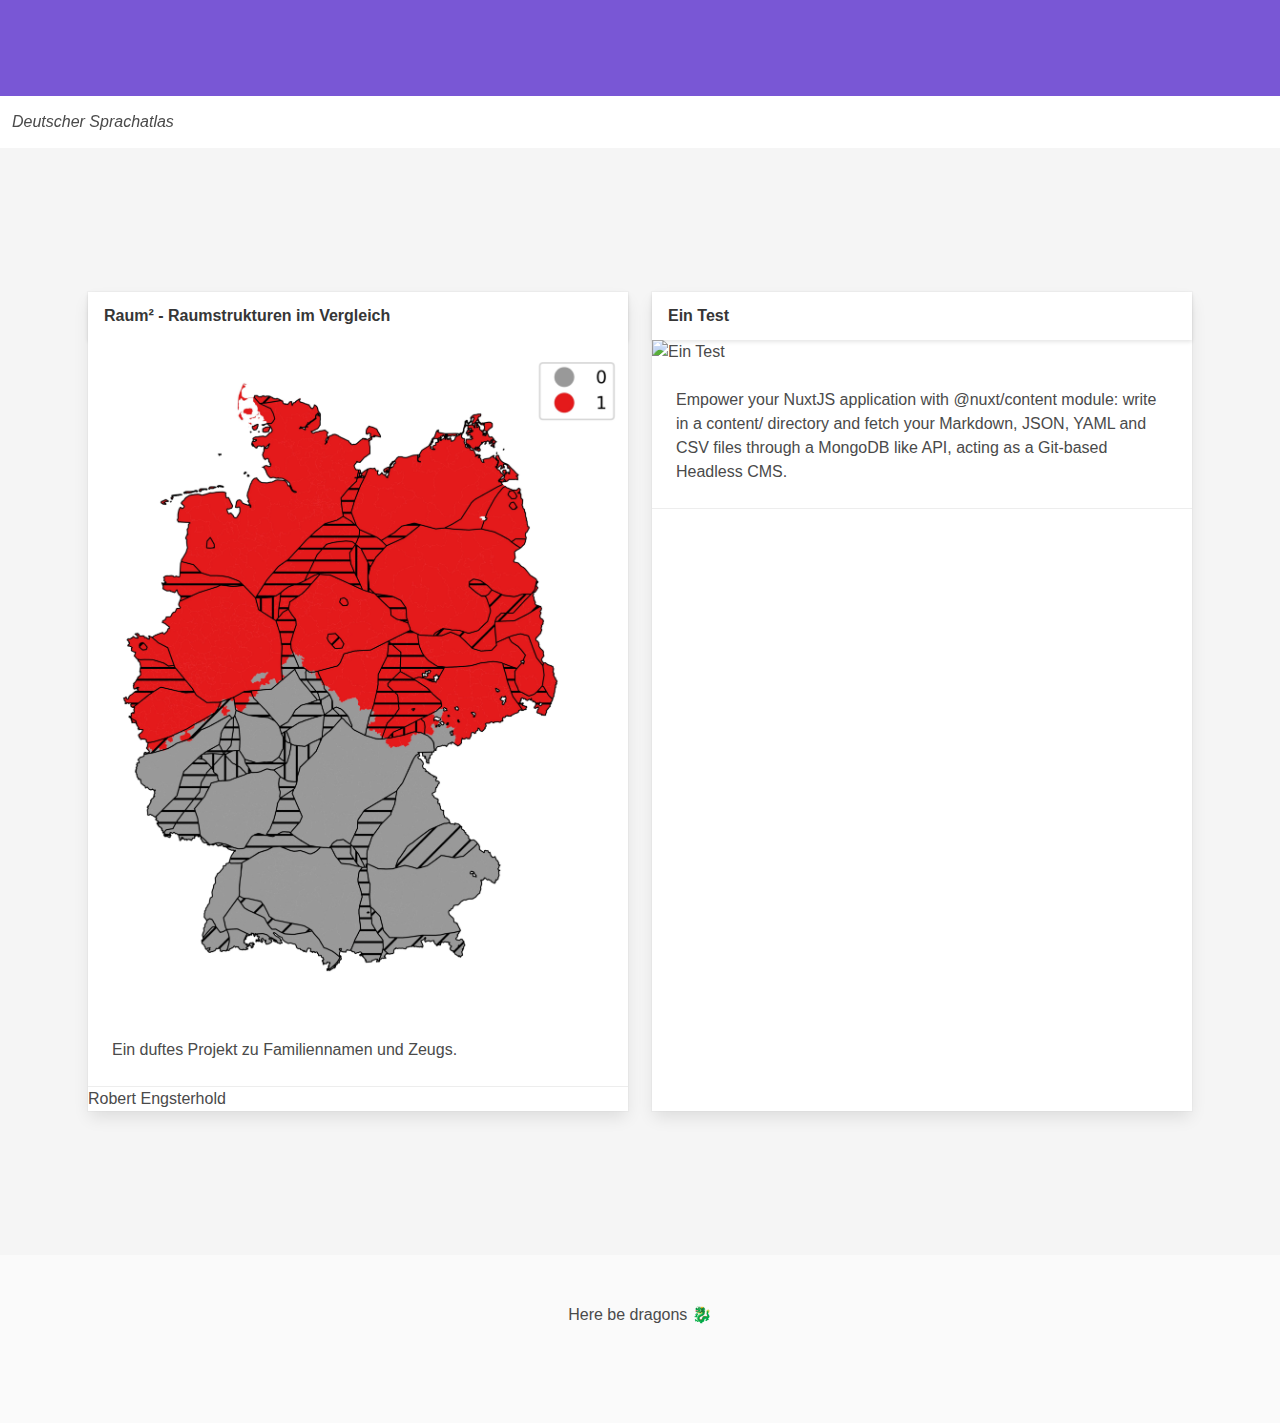
==== commit 214c4dd5: "ungecheckter test" ====
--- a/index.html
+++ b/index.html
@@ -1,9 +1,9 @@
 <!doctype html>
 <html data-n-head-ssr>
   <head>
-    <title>dsa-nuxt</title><meta data-n-head="ssr" charset="utf-8"><meta data-n-head="ssr" name="viewport" content="width=device-width,initial-scale=1"><meta data-n-head="ssr" data-hid="description" name="description" content=""><link data-n-head="ssr" rel="icon" type="image/x-icon" href="/favicon.ico"><link data-n-head="ssr" rel="stylesheet" type="text/css" href="//cdn.materialdesignicons.com/5.0.45/css/materialdesignicons.min.css"><link rel="preload" href="/_nuxt/480cb60.js" as="script"><link rel="preload" href="/_nuxt/fc27c13.js" as="script"><link rel="preload" href="/_nuxt/4568725.js" as="script"><link rel="preload" href="/_nuxt/fe2d230.js" as="script"><link rel="preload" href="/_nuxt/90abe77.js" as="script"><style data-vue-ssr-id="797461a0:0 517a8dd7:0 fa7ff0ca:0 7dc07147:0 5426e680:0">@charset "UTF-8";/*! Buefy v0.9.3 | MIT License | github.com/buefy/buefy */@-webkit-keyframes fadeOut{0%{opacity:1}to{opacity:0}}@-webkit-keyframes fadeOutDown{0%{opacity:1}to{opacity:0;-webkit-transform:translate3d(0,100%,0);transform:translate3d(0,100%,0)}}@-webkit-keyframes fadeOutUp{0%{opacity:1}to{opacity:0;-webkit-transform:translate3d(0,-100%,0);transform:translate3d(0,-100%,0)}}@-webkit-keyframes fadeIn{0%{opacity:0}to{opacity:1}}@-webkit-keyframes fadeInDown{0%{opacity:0;-webkit-transform:translate3d(0,-100%,0);transform:translate3d(0,-100%,0)}to{opacity:1;-webkit-transform:none;transform:none}}@-webkit-keyframes fadeInUp{0%{opacity:0;-webkit-transform:translate3d(0,100%,0);transform:translate3d(0,100%,0)}to{opacity:1;-webkit-transform:none;transform:none}}/*! bulma.io v0.9.0 | MIT License | github.com/jgthms/bulma */@-webkit-keyframes spinAround{0%{-webkit-transform:rotate(0);transform:rotate(0)}to{-webkit-transform:rotate(359deg);transform:rotate(359deg)}}@keyframes spinAround{0%{-webkit-transform:rotate(0);transform:rotate(0)}to{-webkit-transform:rotate(359deg);transform:rotate(359deg)}}.b-checkbox.checkbox,.b-radio.radio,.breadcrumb,.button,.carousel,.carousel-list,.delete,.file,.is-unselectable,.modal-close,.pagination-ellipsis,.pagination-link,.pagination-next,.pagination-previous,.switch,.tabs{-webkit-touch-callout:none;-webkit-user-select:none;-moz-user-select:none;-ms-user-select:none;user-select:none}.navbar-link:not(.is-arrowless):after,.select:not(.is-multiple):not(.is-loading):after{border:3px solid transparent;border-radius:2px;border-right:0;border-top:0;content:" ";display:block;height:.625em;margin-top:-.4375em;pointer-events:none;position:absolute;top:50%;-webkit-transform:rotate(-45deg);transform:rotate(-45deg);-webkit-transform-origin:center;transform-origin:center;width:.625em}.block:not(:last-child),.box:not(:last-child),.breadcrumb:not(:last-child),.content:not(:last-child),.highlight:not(:last-child),.level:not(:last-child),.message:not(:last-child),.notification:not(:last-child),.pagination:not(:last-child),.progress:not(:last-child),.subtitle:not(:last-child),.table-container:not(:last-child),.table:not(:last-child),.tabs:not(:last-child),.title:not(:last-child){margin-bottom:1.5rem}.delete,.modal-close{-moz-appearance:none;-webkit-appearance:none;background-color:rgba(10,10,10,.2);border:none;border-radius:290486px;cursor:pointer;pointer-events:auto;display:inline-block;-webkit-box-flex:0;-ms-flex-positive:0;flex-grow:0;-ms-flex-negative:0;flex-shrink:0;font-size:0;height:20px;max-height:20px;max-width:20px;min-height:20px;min-width:20px;outline:0;position:relative;vertical-align:top;width:20px}.delete:after,.delete:before,.modal-close:after,.modal-close:before{background-color:#fff;content:"";display:block;left:50%;position:absolute;top:50%;-webkit-transform:translateX(-50%) translateY(-50%) rotate(45deg);transform:translateX(-50%) translateY(-50%) rotate(45deg);-webkit-transform-origin:center center;transform-origin:center center}.delete:before,.modal-close:before{height:2px;width:50%}.delete:after,.modal-close:after{height:50%;width:2px}.delete:focus,.delete:hover,.modal-close:focus,.modal-close:hover{background-color:rgba(10,10,10,.3)}.delete:active,.modal-close:active{background-color:rgba(10,10,10,.4)}.is-small.delete,.is-small.modal-close{height:16px;max-height:16px;max-width:16px;min-height:16px;min-width:16px;width:16px}.is-medium.delete,.is-medium.modal-close{height:24px;max-height:24px;max-width:24px;min-height:24px;min-width:24px;width:24px}.is-large.delete,.is-large.modal-close{height:32px;max-height:32px;max-width:32px;min-height:32px;min-width:32px;width:32px}.button.is-loading:after,.control.is-loading:after,.loader,.select.is-loading:after{-webkit-animation:spinAround .5s linear infinite;animation:spinAround .5s linear infinite;border-radius:290486px;border-color:transparent transparent #dbdbdb #dbdbdb;border-style:solid;border-width:2px;content:"";display:block;height:1em;position:relative;width:1em}.b-image-wrapper>img.has-ratio,.b-image-wrapper>img.placeholder,.hero-video,.image.is-16by9 .has-ratio,.image.is-16by9 img,.image.is-1by1 .has-ratio,.image.is-1by1 img,.image.is-1by2 .has-ratio,.image.is-1by2 img,.image.is-1by3 .has-ratio,.image.is-1by3 img,.image.is-2by1 .has-ratio,.image.is-2by1 img,.image.is-2by3 .has-ratio,.image.is-2by3 img,.image.is-3by1 .has-ratio,.image.is-3by1 img,.image.is-3by2 .has-ratio,.image.is-3by2 img,.image.is-3by4 .has-ratio,.image.is-3by4 img,.image.is-3by5 .has-ratio,.image.is-3by5 img,.image.is-4by3 .has-ratio,.image.is-4by3 img,.image.is-4by5 .has-ratio,.image.is-4by5 img,.image.is-5by3 .has-ratio,.image.is-5by3 img,.image.is-5by4 .has-ratio,.image.is-5by4 img,.image.is-9by16 .has-ratio,.image.is-9by16 img,.image.is-square .has-ratio,.image.is-square img,.is-overlay,.modal,.modal-background{bottom:0;left:0;position:absolute;right:0;top:0}.button,.file-cta,.file-name,.input,.pagination-ellipsis,.pagination-link,.pagination-next,.pagination-previous,.select select,.taginput .taginput-container.is-focusable,.textarea{-moz-appearance:none;-webkit-appearance:none;-webkit-box-align:center;-ms-flex-align:center;align-items:center;border:1px solid transparent;border-radius:4px;-webkit-box-shadow:none;box-shadow:none;display:-webkit-inline-box;display:-ms-inline-flexbox;display:inline-flex;font-size:1rem;height:2.5em;-webkit-box-pack:start;-ms-flex-pack:start;justify-content:flex-start;line-height:1.5;padding:calc(.5em - 1px) calc(.75em - 1px);position:relative;vertical-align:top}.button:active,.button:focus,.file-cta:active,.file-cta:focus,.file-name:active,.file-name:focus,.input:active,.input:focus,.is-active.button,.is-active.file-cta,.is-active.file-name,.is-active.input,.is-active.pagination-ellipsis,.is-active.pagination-link,.is-active.pagination-next,.is-active.pagination-previous,.is-active.textarea,.is-focused.button,.is-focused.file-cta,.is-focused.file-name,.is-focused.input,.is-focused.pagination-ellipsis,.is-focused.pagination-link,.is-focused.pagination-next,.is-focused.pagination-previous,.is-focused.textarea,.pagination-ellipsis:active,.pagination-ellipsis:focus,.pagination-link:active,.pagination-link:focus,.pagination-next:active,.pagination-next:focus,.pagination-previous:active,.pagination-previous:focus,.select select.is-active,.select select.is-focused,.select select:active,.select select:focus,.taginput .is-active.taginput-container.is-focusable,.taginput .is-focused.taginput-container.is-focusable,.taginput .taginput-container.is-focusable:active,.taginput .taginput-container.is-focusable:focus,.textarea:active,.textarea:focus{outline:0}.select fieldset[disabled] select,.select select[disabled],.taginput [disabled].taginput-container.is-focusable,.taginput fieldset[disabled] .taginput-container.is-focusable,[disabled].button,[disabled].file-cta,[disabled].file-name,[disabled].input,[disabled].pagination-ellipsis,[disabled].pagination-link,[disabled].pagination-next,[disabled].pagination-previous,[disabled].textarea,fieldset[disabled] .button,fieldset[disabled] .file-cta,fieldset[disabled] .file-name,fieldset[disabled] .input,fieldset[disabled] .pagination-ellipsis,fieldset[disabled] .pagination-link,fieldset[disabled] .pagination-next,fieldset[disabled] .pagination-previous,fieldset[disabled] .select select,fieldset[disabled] .taginput .taginput-container.is-focusable,fieldset[disabled] .textarea{cursor:not-allowed}/*! minireset.css v0.0.6 | MIT License | github.com/jgthms/minireset.css */blockquote,body,dd,dl,dt,fieldset,figure,h1,h2,h3,h4,h5,h6,hr,html,iframe,legend,li,ol,p,pre,textarea,ul{margin:0;padding:0}h1,h2,h3,h4,h5,h6{font-size:100%;font-weight:400}ul{list-style:none}button,input,select,textarea{margin:0}html{-webkit-box-sizing:border-box;box-sizing:border-box}*,:after,:before{-webkit-box-sizing:inherit;box-sizing:inherit}img,video{height:auto;max-width:100%}iframe{border:0}table{border-collapse:collapse;border-spacing:0}td,th{padding:0}td:not([align]),th:not([align]){text-align:inherit}html{background-color:#fff;font-size:16px;-moz-osx-font-smoothing:grayscale;-webkit-font-smoothing:antialiased;min-width:300px;overflow-x:hidden;overflow-y:scroll;text-rendering:optimizeLegibility;-webkit-text-size-adjust:100%;-moz-text-size-adjust:100%;-ms-text-size-adjust:100%;text-size-adjust:100%}article,aside,figure,footer,header,hgroup,section{display:block}body,button,input,select,textarea{font-family:BlinkMacSystemFont,-apple-system,"Segoe UI",Roboto,Oxygen,Ubuntu,Cantarell,"Fira Sans","Droid Sans","Helvetica Neue",Helvetica,Arial,sans-serif}code,pre{-moz-osx-font-smoothing:auto;-webkit-font-smoothing:auto;font-family:monospace}body{color:#4a4a4a;font-size:1em;font-weight:400;line-height:1.5}a{color:#7957d5;cursor:pointer;text-decoration:none}a strong{color:currentColor}a:hover{color:#363636}code{color:#f14668;font-size:.875em;font-weight:400;padding:.25em .5em}code,hr{background-color:#f5f5f5}hr{border:none;display:block;height:2px;margin:1.5rem 0}img{height:auto;max-width:100%}input[type=checkbox],input[type=radio]{vertical-align:baseline}small{font-size:.875em}span{font-style:inherit;font-weight:inherit}strong{color:#363636;font-weight:700}fieldset{border:none}pre{-webkit-overflow-scrolling:touch;background-color:#f5f5f5;color:#4a4a4a;font-size:.875em;overflow-x:auto;padding:1.25rem 1.5rem;white-space:pre;word-wrap:normal}pre code{background-color:transparent;color:currentColor;font-size:1em;padding:0}table td,table th{vertical-align:top}table td:not([align]),table th:not([align]){text-align:inherit}table th{color:#363636}.box{background-color:#fff;border-radius:6px;-webkit-box-shadow:0 .5em 1em -.125em rgba(10,10,10,.1),0 0 0 1px rgba(10,10,10,.02);box-shadow:0 .5em 1em -.125em rgba(10,10,10,.1),0 0 0 1px rgba(10,10,10,.02);color:#4a4a4a;display:block;padding:1.25rem}a.box:focus,a.box:hover{-webkit-box-shadow:0 .5em 1em -.125em rgba(10,10,10,.1),0 0 0 1px #7957d5;box-shadow:0 .5em 1em -.125em rgba(10,10,10,.1),0 0 0 1px #7957d5}a.box:active{-webkit-box-shadow:inset 0 1px 2px rgba(10,10,10,.2),0 0 0 1px #7957d5;box-shadow:inset 0 1px 2px rgba(10,10,10,.2),0 0 0 1px #7957d5}.button{background-color:#fff;border-color:#dbdbdb;border-width:1px;color:#363636;cursor:pointer;-webkit-box-pack:center;-ms-flex-pack:center;justify-content:center;padding:calc(.5em - 1px) 1em;text-align:center;white-space:nowrap}.button strong{color:inherit}.button .icon,.button .icon.is-large,.button .icon.is-medium,.button .icon.is-small{height:1.5em;width:1.5em}.button .icon:first-child:not(:last-child){margin-left:calc(-.5em - 1px);margin-right:.25em}.button .icon:last-child:not(:first-child){margin-left:.25em;margin-right:calc(-.5em - 1px)}.button .icon:first-child:last-child{margin-left:calc(-.5em - 1px);margin-right:calc(-.5em - 1px)}.button.is-hovered,.button:hover{border-color:#b5b5b5;color:#363636}.button.is-focused,.button:focus{border-color:#7957d5;color:#363636}.button.is-focused:not(:active),.button:focus:not(:active){-webkit-box-shadow:0 0 0 .125em rgba(121,87,213,.25);box-shadow:0 0 0 .125em rgba(121,87,213,.25)}.button.is-active,.button:active{border-color:#4a4a4a;color:#363636}.button.is-text{background-color:transparent;border-color:transparent;color:#4a4a4a;text-decoration:underline}.button.is-text.is-focused,.button.is-text.is-hovered,.button.is-text:focus,.button.is-text:hover{background-color:#f5f5f5;color:#363636}.button.is-text.is-active,.button.is-text:active{background-color:#e8e8e8;color:#363636}.button.is-text[disabled],fieldset[disabled] .button.is-text{background-color:transparent;border-color:transparent;-webkit-box-shadow:none;box-shadow:none}.button.is-white{background-color:#fff;border-color:transparent;color:#0a0a0a}.button.is-white.is-hovered,.button.is-white:hover{background-color:#f9f9f9;border-color:transparent;color:#0a0a0a}.button.is-white.is-focused,.button.is-white:focus{border-color:transparent;color:#0a0a0a}.button.is-white.is-focused:not(:active),.button.is-white:focus:not(:active){-webkit-box-shadow:0 0 0 .125em hsla(0,0%,100%,.25);box-shadow:0 0 0 .125em hsla(0,0%,100%,.25)}.button.is-white.is-active,.button.is-white:active{background-color:#f2f2f2;border-color:transparent;color:#0a0a0a}.button.is-white[disabled],fieldset[disabled] .button.is-white{background-color:#fff;border-color:transparent;-webkit-box-shadow:none;box-shadow:none}.button.is-white.is-inverted{background-color:#0a0a0a;color:#fff}.button.is-white.is-inverted.is-hovered,.button.is-white.is-inverted:hover{background-color:#000}.button.is-white.is-inverted[disabled],fieldset[disabled] .button.is-white.is-inverted{background-color:#0a0a0a;border-color:transparent;-webkit-box-shadow:none;box-shadow:none;color:#fff}.button.is-white.is-loading:after{border-color:transparent transparent #0a0a0a #0a0a0a!important}.button.is-white.is-outlined{background-color:transparent;border-color:#fff;color:#fff}.button.is-white.is-outlined.is-focused,.button.is-white.is-outlined.is-hovered,.button.is-white.is-outlined:focus,.button.is-white.is-outlined:hover{background-color:#fff;border-color:#fff;color:#0a0a0a}.button.is-white.is-outlined.is-loading:after{border-color:transparent transparent #fff #fff!important}.button.is-white.is-outlined.is-loading.is-focused:after,.button.is-white.is-outlined.is-loading.is-hovered:after,.button.is-white.is-outlined.is-loading:focus:after,.button.is-white.is-outlined.is-loading:hover:after{border-color:transparent transparent #0a0a0a #0a0a0a!important}.button.is-white.is-outlined[disabled],fieldset[disabled] .button.is-white.is-outlined{background-color:transparent;border-color:#fff;-webkit-box-shadow:none;box-shadow:none;color:#fff}.button.is-white.is-inverted.is-outlined{background-color:transparent;border-color:#0a0a0a;color:#0a0a0a}.button.is-white.is-inverted.is-outlined.is-focused,.button.is-white.is-inverted.is-outlined.is-hovered,.button.is-white.is-inverted.is-outlined:focus,.button.is-white.is-inverted.is-outlined:hover{background-color:#0a0a0a;color:#fff}.button.is-white.is-inverted.is-outlined.is-loading.is-focused:after,.button.is-white.is-inverted.is-outlined.is-loading.is-hovered:after,.button.is-white.is-inverted.is-outlined.is-loading:focus:after,.button.is-white.is-inverted.is-outlined.is-loading:hover:after{border-color:transparent transparent #fff #fff!important}.button.is-white.is-inverted.is-outlined[disabled],fieldset[disabled] .button.is-white.is-inverted.is-outlined{background-color:transparent;border-color:#0a0a0a;-webkit-box-shadow:none;box-shadow:none;color:#0a0a0a}.button.is-black{background-color:#0a0a0a;border-color:transparent;color:#fff}.button.is-black.is-hovered,.button.is-black:hover{background-color:#040404;border-color:transparent;color:#fff}.button.is-black.is-focused,.button.is-black:focus{border-color:transparent;color:#fff}.button.is-black.is-focused:not(:active),.button.is-black:focus:not(:active){-webkit-box-shadow:0 0 0 .125em rgba(10,10,10,.25);box-shadow:0 0 0 .125em rgba(10,10,10,.25)}.button.is-black.is-active,.button.is-black:active{background-color:#000;border-color:transparent;color:#fff}.button.is-black[disabled],fieldset[disabled] .button.is-black{background-color:#0a0a0a;border-color:transparent;-webkit-box-shadow:none;box-shadow:none}.button.is-black.is-inverted{background-color:#fff;color:#0a0a0a}.button.is-black.is-inverted.is-hovered,.button.is-black.is-inverted:hover{background-color:#f2f2f2}.button.is-black.is-inverted[disabled],fieldset[disabled] .button.is-black.is-inverted{background-color:#fff;border-color:transparent;-webkit-box-shadow:none;box-shadow:none;color:#0a0a0a}.button.is-black.is-loading:after{border-color:transparent transparent #fff #fff!important}.button.is-black.is-outlined{background-color:transparent;border-color:#0a0a0a;color:#0a0a0a}.button.is-black.is-outlined.is-focused,.button.is-black.is-outlined.is-hovered,.button.is-black.is-outlined:focus,.button.is-black.is-outlined:hover{background-color:#0a0a0a;border-color:#0a0a0a;color:#fff}.button.is-black.is-outlined.is-loading:after{border-color:transparent transparent #0a0a0a #0a0a0a!important}.button.is-black.is-outlined.is-loading.is-focused:after,.button.is-black.is-outlined.is-loading.is-hovered:after,.button.is-black.is-outlined.is-loading:focus:after,.button.is-black.is-outlined.is-loading:hover:after{border-color:transparent transparent #fff #fff!important}.button.is-black.is-outlined[disabled],fieldset[disabled] .button.is-black.is-outlined{background-color:transparent;border-color:#0a0a0a;-webkit-box-shadow:none;box-shadow:none;color:#0a0a0a}.button.is-black.is-inverted.is-outlined{background-color:transparent;border-color:#fff;color:#fff}.button.is-black.is-inverted.is-outlined.is-focused,.button.is-black.is-inverted.is-outlined.is-hovered,.button.is-black.is-inverted.is-outlined:focus,.button.is-black.is-inverted.is-outlined:hover{background-color:#fff;color:#0a0a0a}.button.is-black.is-inverted.is-outlined.is-loading.is-focused:after,.button.is-black.is-inverted.is-outlined.is-loading.is-hovered:after,.button.is-black.is-inverted.is-outlined.is-loading:focus:after,.button.is-black.is-inverted.is-outlined.is-loading:hover:after{border-color:transparent transparent #0a0a0a #0a0a0a!important}.button.is-black.is-inverted.is-outlined[disabled],fieldset[disabled] .button.is-black.is-inverted.is-outlined{background-color:transparent;border-color:#fff;-webkit-box-shadow:none;box-shadow:none;color:#fff}.button.is-light{background-color:#f5f5f5;border-color:transparent;color:rgba(0,0,0,.7)}.button.is-light.is-hovered,.button.is-light:hover{background-color:#eee;border-color:transparent;color:rgba(0,0,0,.7)}.button.is-light.is-focused,.button.is-light:focus{border-color:transparent;color:rgba(0,0,0,.7)}.button.is-light.is-focused:not(:active),.button.is-light:focus:not(:active){-webkit-box-shadow:0 0 0 .125em hsla(0,0%,96.1%,.25);box-shadow:0 0 0 .125em hsla(0,0%,96.1%,.25)}.button.is-light.is-active,.button.is-light:active{background-color:#e8e8e8;border-color:transparent;color:rgba(0,0,0,.7)}.button.is-light[disabled],fieldset[disabled] .button.is-light{background-color:#f5f5f5;border-color:transparent;-webkit-box-shadow:none;box-shadow:none}.button.is-light.is-inverted{color:#f5f5f5}.button.is-light.is-inverted,.button.is-light.is-inverted.is-hovered,.button.is-light.is-inverted:hover{background-color:rgba(0,0,0,.7)}.button.is-light.is-inverted[disabled],fieldset[disabled] .button.is-light.is-inverted{background-color:rgba(0,0,0,.7);border-color:transparent;-webkit-box-shadow:none;box-shadow:none;color:#f5f5f5}.button.is-light.is-loading:after{border-color:transparent transparent rgba(0,0,0,.7) rgba(0,0,0,.7)!important}.button.is-light.is-outlined{background-color:transparent;border-color:#f5f5f5;color:#f5f5f5}.button.is-light.is-outlined.is-focused,.button.is-light.is-outlined.is-hovered,.button.is-light.is-outlined:focus,.button.is-light.is-outlined:hover{background-color:#f5f5f5;border-color:#f5f5f5;color:rgba(0,0,0,.7)}.button.is-light.is-outlined.is-loading:after{border-color:transparent transparent #f5f5f5 #f5f5f5!important}.button.is-light.is-outlined.is-loading.is-focused:after,.button.is-light.is-outlined.is-loading.is-hovered:after,.button.is-light.is-outlined.is-loading:focus:after,.button.is-light.is-outlined.is-loading:hover:after{border-color:transparent transparent rgba(0,0,0,.7) rgba(0,0,0,.7)!important}.button.is-light.is-outlined[disabled],fieldset[disabled] .button.is-light.is-outlined{background-color:transparent;border-color:#f5f5f5;-webkit-box-shadow:none;box-shadow:none;color:#f5f5f5}.button.is-light.is-inverted.is-outlined{background-color:transparent;border-color:rgba(0,0,0,.7);color:rgba(0,0,0,.7)}.button.is-light.is-inverted.is-outlined.is-focused,.button.is-light.is-inverted.is-outlined.is-hovered,.button.is-light.is-inverted.is-outlined:focus,.button.is-light.is-inverted.is-outlined:hover{background-color:rgba(0,0,0,.7);color:#f5f5f5}.button.is-light.is-inverted.is-outlined.is-loading.is-focused:after,.button.is-light.is-inverted.is-outlined.is-loading.is-hovered:after,.button.is-light.is-inverted.is-outlined.is-loading:focus:after,.button.is-light.is-inverted.is-outlined.is-loading:hover:after{border-color:transparent transparent #f5f5f5 #f5f5f5!important}.button.is-light.is-inverted.is-outlined[disabled],fieldset[disabled] .button.is-light.is-inverted.is-outlined{background-color:transparent;border-color:rgba(0,0,0,.7);-webkit-box-shadow:none;box-shadow:none;color:rgba(0,0,0,.7)}.button.is-dark{background-color:#363636;border-color:transparent;color:#fff}.button.is-dark.is-hovered,.button.is-dark:hover{background-color:#2f2f2f;border-color:transparent;color:#fff}.button.is-dark.is-focused,.button.is-dark:focus{border-color:transparent;color:#fff}.button.is-dark.is-focused:not(:active),.button.is-dark:focus:not(:active){-webkit-box-shadow:0 0 0 .125em rgba(54,54,54,.25);box-shadow:0 0 0 .125em rgba(54,54,54,.25)}.button.is-dark.is-active,.button.is-dark:active{background-color:#292929;border-color:transparent;color:#fff}.button.is-dark[disabled],fieldset[disabled] .button.is-dark{background-color:#363636;border-color:transparent;-webkit-box-shadow:none;box-shadow:none}.button.is-dark.is-inverted{background-color:#fff;color:#363636}.button.is-dark.is-inverted.is-hovered,.button.is-dark.is-inverted:hover{background-color:#f2f2f2}.button.is-dark.is-inverted[disabled],fieldset[disabled] .button.is-dark.is-inverted{background-color:#fff;border-color:transparent;-webkit-box-shadow:none;box-shadow:none;color:#363636}.button.is-dark.is-loading:after{border-color:transparent transparent #fff #fff!important}.button.is-dark.is-outlined{background-color:transparent;border-color:#363636;color:#363636}.button.is-dark.is-outlined.is-focused,.button.is-dark.is-outlined.is-hovered,.button.is-dark.is-outlined:focus,.button.is-dark.is-outlined:hover{background-color:#363636;border-color:#363636;color:#fff}.button.is-dark.is-outlined.is-loading:after{border-color:transparent transparent #363636 #363636!important}.button.is-dark.is-outlined.is-loading.is-focused:after,.button.is-dark.is-outlined.is-loading.is-hovered:after,.button.is-dark.is-outlined.is-loading:focus:after,.button.is-dark.is-outlined.is-loading:hover:after{border-color:transparent transparent #fff #fff!important}.button.is-dark.is-outlined[disabled],fieldset[disabled] .button.is-dark.is-outlined{background-color:transparent;border-color:#363636;-webkit-box-shadow:none;box-shadow:none;color:#363636}.button.is-dark.is-inverted.is-outlined{background-color:transparent;border-color:#fff;color:#fff}.button.is-dark.is-inverted.is-outlined.is-focused,.button.is-dark.is-inverted.is-outlined.is-hovered,.button.is-dark.is-inverted.is-outlined:focus,.button.is-dark.is-inverted.is-outlined:hover{background-color:#fff;color:#363636}.button.is-dark.is-inverted.is-outlined.is-loading.is-focused:after,.button.is-dark.is-inverted.is-outlined.is-loading.is-hovered:after,.button.is-dark.is-inverted.is-outlined.is-loading:focus:after,.button.is-dark.is-inverted.is-outlined.is-loading:hover:after{border-color:transparent transparent #363636 #363636!important}.button.is-dark.is-inverted.is-outlined[disabled],fieldset[disabled] .button.is-dark.is-inverted.is-outlined{background-color:transparent;border-color:#fff;-webkit-box-shadow:none;box-shadow:none;color:#fff}.button.is-primary{background-color:#7957d5;border-color:transparent;color:#fff}.button.is-primary.is-hovered,.button.is-primary:hover{background-color:#714dd2;border-color:transparent;color:#fff}.button.is-primary.is-focused,.button.is-primary:focus{border-color:transparent;color:#fff}.button.is-primary.is-focused:not(:active),.button.is-primary:focus:not(:active){-webkit-box-shadow:0 0 0 .125em rgba(121,87,213,.25);box-shadow:0 0 0 .125em rgba(121,87,213,.25)}.button.is-primary.is-active,.button.is-primary:active{background-color:#6943d0;border-color:transparent;color:#fff}.button.is-primary[disabled],fieldset[disabled] .button.is-primary{background-color:#7957d5;border-color:transparent;-webkit-box-shadow:none;box-shadow:none}.button.is-primary.is-inverted{background-color:#fff;color:#7957d5}.button.is-primary.is-inverted.is-hovered,.button.is-primary.is-inverted:hover{background-color:#f2f2f2}.button.is-primary.is-inverted[disabled],fieldset[disabled] .button.is-primary.is-inverted{background-color:#fff;border-color:transparent;-webkit-box-shadow:none;box-shadow:none;color:#7957d5}.button.is-primary.is-loading:after{border-color:transparent transparent #fff #fff!important}.button.is-primary.is-outlined{background-color:transparent;border-color:#7957d5;color:#7957d5}.button.is-primary.is-outlined.is-focused,.button.is-primary.is-outlined.is-hovered,.button.is-primary.is-outlined:focus,.button.is-primary.is-outlined:hover{background-color:#7957d5;border-color:#7957d5;color:#fff}.button.is-primary.is-outlined.is-loading:after{border-color:transparent transparent #7957d5 #7957d5!important}.button.is-primary.is-outlined.is-loading.is-focused:after,.button.is-primary.is-outlined.is-loading.is-hovered:after,.button.is-primary.is-outlined.is-loading:focus:after,.button.is-primary.is-outlined.is-loading:hover:after{border-color:transparent transparent #fff #fff!important}.button.is-primary.is-outlined[disabled],fieldset[disabled] .button.is-primary.is-outlined{background-color:transparent;border-color:#7957d5;-webkit-box-shadow:none;box-shadow:none;color:#7957d5}.button.is-primary.is-inverted.is-outlined{background-color:transparent;border-color:#fff;color:#fff}.button.is-primary.is-inverted.is-outlined.is-focused,.button.is-primary.is-inverted.is-outlined.is-hovered,.button.is-primary.is-inverted.is-outlined:focus,.button.is-primary.is-inverted.is-outlined:hover{background-color:#fff;color:#7957d5}.button.is-primary.is-inverted.is-outlined.is-loading.is-focused:after,.button.is-primary.is-inverted.is-outlined.is-loading.is-hovered:after,.button.is-primary.is-inverted.is-outlined.is-loading:focus:after,.button.is-primary.is-inverted.is-outlined.is-loading:hover:after{border-color:transparent transparent #7957d5 #7957d5!important}.button.is-primary.is-inverted.is-outlined[disabled],fieldset[disabled] .button.is-primary.is-inverted.is-outlined{background-color:transparent;border-color:#fff;-webkit-box-shadow:none;box-shadow:none;color:#fff}.button.is-primary.is-light{background-color:#f2effb;color:#552fbc}.button.is-primary.is-light.is-hovered,.button.is-primary.is-light:hover{background-color:#eae4f8;border-color:transparent;color:#552fbc}.button.is-primary.is-light.is-active,.button.is-primary.is-light:active{background-color:#e2daf6;border-color:transparent;color:#552fbc}.button.is-link{background-color:#7957d5;border-color:transparent;color:#fff}.button.is-link.is-hovered,.button.is-link:hover{background-color:#714dd2;border-color:transparent;color:#fff}.button.is-link.is-focused,.button.is-link:focus{border-color:transparent;color:#fff}.button.is-link.is-focused:not(:active),.button.is-link:focus:not(:active){-webkit-box-shadow:0 0 0 .125em rgba(121,87,213,.25);box-shadow:0 0 0 .125em rgba(121,87,213,.25)}.button.is-link.is-active,.button.is-link:active{background-color:#6943d0;border-color:transparent;color:#fff}.button.is-link[disabled],fieldset[disabled] .button.is-link{background-color:#7957d5;border-color:transparent;-webkit-box-shadow:none;box-shadow:none}.button.is-link.is-inverted{background-color:#fff;color:#7957d5}.button.is-link.is-inverted.is-hovered,.button.is-link.is-inverted:hover{background-color:#f2f2f2}.button.is-link.is-inverted[disabled],fieldset[disabled] .button.is-link.is-inverted{background-color:#fff;border-color:transparent;-webkit-box-shadow:none;box-shadow:none;color:#7957d5}.button.is-link.is-loading:after{border-color:transparent transparent #fff #fff!important}.button.is-link.is-outlined{background-color:transparent;border-color:#7957d5;color:#7957d5}.button.is-link.is-outlined.is-focused,.button.is-link.is-outlined.is-hovered,.button.is-link.is-outlined:focus,.button.is-link.is-outlined:hover{background-color:#7957d5;border-color:#7957d5;color:#fff}.button.is-link.is-outlined.is-loading:after{border-color:transparent transparent #7957d5 #7957d5!important}.button.is-link.is-outlined.is-loading.is-focused:after,.button.is-link.is-outlined.is-loading.is-hovered:after,.button.is-link.is-outlined.is-loading:focus:after,.button.is-link.is-outlined.is-loading:hover:after{border-color:transparent transparent #fff #fff!important}.button.is-link.is-outlined[disabled],fieldset[disabled] .button.is-link.is-outlined{background-color:transparent;border-color:#7957d5;-webkit-box-shadow:none;box-shadow:none;color:#7957d5}.button.is-link.is-inverted.is-outlined{background-color:transparent;border-color:#fff;color:#fff}.button.is-link.is-inverted.is-outlined.is-focused,.button.is-link.is-inverted.is-outlined.is-hovered,.button.is-link.is-inverted.is-outlined:focus,.button.is-link.is-inverted.is-outlined:hover{background-color:#fff;color:#7957d5}.button.is-link.is-inverted.is-outlined.is-loading.is-focused:after,.button.is-link.is-inverted.is-outlined.is-loading.is-hovered:after,.button.is-link.is-inverted.is-outlined.is-loading:focus:after,.button.is-link.is-inverted.is-outlined.is-loading:hover:after{border-color:transparent transparent #7957d5 #7957d5!important}.button.is-link.is-inverted.is-outlined[disabled],fieldset[disabled] .button.is-link.is-inverted.is-outlined{background-color:transparent;border-color:#fff;-webkit-box-shadow:none;box-shadow:none;color:#fff}.button.is-link.is-light{background-color:#f2effb;color:#552fbc}.button.is-link.is-light.is-hovered,.button.is-link.is-light:hover{background-color:#eae4f8;border-color:transparent;color:#552fbc}.button.is-link.is-light.is-active,.button.is-link.is-light:active{background-color:#e2daf6;border-color:transparent;color:#552fbc}.button.is-info{background-color:#167df0;border-color:transparent;color:#fff}.button.is-info.is-hovered,.button.is-info:hover{background-color:#0f77ea;border-color:transparent;color:#fff}.button.is-info.is-focused,.button.is-info:focus{border-color:transparent;color:#fff}.button.is-info.is-focused:not(:active),.button.is-info:focus:not(:active){-webkit-box-shadow:0 0 0 .125em rgba(22,125,240,.25);box-shadow:0 0 0 .125em rgba(22,125,240,.25)}.button.is-info.is-active,.button.is-info:active{background-color:#0e71de;border-color:transparent;color:#fff}.button.is-info[disabled],fieldset[disabled] .button.is-info{background-color:#167df0;border-color:transparent;-webkit-box-shadow:none;box-shadow:none}.button.is-info.is-inverted{background-color:#fff;color:#167df0}.button.is-info.is-inverted.is-hovered,.button.is-info.is-inverted:hover{background-color:#f2f2f2}.button.is-info.is-inverted[disabled],fieldset[disabled] .button.is-info.is-inverted{background-color:#fff;border-color:transparent;-webkit-box-shadow:none;box-shadow:none;color:#167df0}.button.is-info.is-loading:after{border-color:transparent transparent #fff #fff!important}.button.is-info.is-outlined{background-color:transparent;border-color:#167df0;color:#167df0}.button.is-info.is-outlined.is-focused,.button.is-info.is-outlined.is-hovered,.button.is-info.is-outlined:focus,.button.is-info.is-outlined:hover{background-color:#167df0;border-color:#167df0;color:#fff}.button.is-info.is-outlined.is-loading:after{border-color:transparent transparent #167df0 #167df0!important}.button.is-info.is-outlined.is-loading.is-focused:after,.button.is-info.is-outlined.is-loading.is-hovered:after,.button.is-info.is-outlined.is-loading:focus:after,.button.is-info.is-outlined.is-loading:hover:after{border-color:transparent transparent #fff #fff!important}.button.is-info.is-outlined[disabled],fieldset[disabled] .button.is-info.is-outlined{background-color:transparent;border-color:#167df0;-webkit-box-shadow:none;box-shadow:none;color:#167df0}.button.is-info.is-inverted.is-outlined{background-color:transparent;border-color:#fff;color:#fff}.button.is-info.is-inverted.is-outlined.is-focused,.button.is-info.is-inverted.is-outlined.is-hovered,.button.is-info.is-inverted.is-outlined:focus,.button.is-info.is-inverted.is-outlined:hover{background-color:#fff;color:#167df0}.button.is-info.is-inverted.is-outlined.is-loading.is-focused:after,.button.is-info.is-inverted.is-outlined.is-loading.is-hovered:after,.button.is-info.is-inverted.is-outlined.is-loading:focus:after,.button.is-info.is-inverted.is-outlined.is-loading:hover:after{border-color:transparent transparent #167df0 #167df0!important}.button.is-info.is-inverted.is-outlined[disabled],fieldset[disabled] .button.is-info.is-inverted.is-outlined{background-color:transparent;border-color:#fff;-webkit-box-shadow:none;box-shadow:none;color:#fff}.button.is-info.is-light{background-color:#ecf4fe;color:#0d68ce}.button.is-info.is-light.is-hovered,.button.is-info.is-light:hover{background-color:#e0eefd;border-color:transparent;color:#0d68ce}.button.is-info.is-light.is-active,.button.is-info.is-light:active{background-color:#d4e7fc;border-color:transparent;color:#0d68ce}.button.is-success{background-color:#48c774;border-color:transparent;color:#fff}.button.is-success.is-hovered,.button.is-success:hover{background-color:#3ec46d;border-color:transparent;color:#fff}.button.is-success.is-focused,.button.is-success:focus{border-color:transparent;color:#fff}.button.is-success.is-focused:not(:active),.button.is-success:focus:not(:active){-webkit-box-shadow:0 0 0 .125em rgba(72,199,116,.25);box-shadow:0 0 0 .125em rgba(72,199,116,.25)}.button.is-success.is-active,.button.is-success:active{background-color:#3abb67;border-color:transparent;color:#fff}.button.is-success[disabled],fieldset[disabled] .button.is-success{background-color:#48c774;border-color:transparent;-webkit-box-shadow:none;box-shadow:none}.button.is-success.is-inverted{background-color:#fff;color:#48c774}.button.is-success.is-inverted.is-hovered,.button.is-success.is-inverted:hover{background-color:#f2f2f2}.button.is-success.is-inverted[disabled],fieldset[disabled] .button.is-success.is-inverted{background-color:#fff;border-color:transparent;-webkit-box-shadow:none;box-shadow:none;color:#48c774}.button.is-success.is-loading:after{border-color:transparent transparent #fff #fff!important}.button.is-success.is-outlined{background-color:transparent;border-color:#48c774;color:#48c774}.button.is-success.is-outlined.is-focused,.button.is-success.is-outlined.is-hovered,.button.is-success.is-outlined:focus,.button.is-success.is-outlined:hover{background-color:#48c774;border-color:#48c774;color:#fff}.button.is-success.is-outlined.is-loading:after{border-color:transparent transparent #48c774 #48c774!important}.button.is-success.is-outlined.is-loading.is-focused:after,.button.is-success.is-outlined.is-loading.is-hovered:after,.button.is-success.is-outlined.is-loading:focus:after,.button.is-success.is-outlined.is-loading:hover:after{border-color:transparent transparent #fff #fff!important}.button.is-success.is-outlined[disabled],fieldset[disabled] .button.is-success.is-outlined{background-color:transparent;border-color:#48c774;-webkit-box-shadow:none;box-shadow:none;color:#48c774}.button.is-success.is-inverted.is-outlined{background-color:transparent;border-color:#fff;color:#fff}.button.is-success.is-inverted.is-outlined.is-focused,.button.is-success.is-inverted.is-outlined.is-hovered,.button.is-success.is-inverted.is-outlined:focus,.button.is-success.is-inverted.is-outlined:hover{background-color:#fff;color:#48c774}.button.is-success.is-inverted.is-outlined.is-loading.is-focused:after,.button.is-success.is-inverted.is-outlined.is-loading.is-hovered:after,.button.is-success.is-inverted.is-outlined.is-loading:focus:after,.button.is-success.is-inverted.is-outlined.is-loading:hover:after{border-color:transparent transparent #48c774 #48c774!important}.button.is-success.is-inverted.is-outlined[disabled],fieldset[disabled] .button.is-success.is-inverted.is-outlined{background-color:transparent;border-color:#fff;-webkit-box-shadow:none;box-shadow:none;color:#fff}.button.is-success.is-light{background-color:#effaf3;color:#257942}.button.is-success.is-light.is-hovered,.button.is-success.is-light:hover{background-color:#e6f7ec;border-color:transparent;color:#257942}.button.is-success.is-light.is-active,.button.is-success.is-light:active{background-color:#dcf4e4;border-color:transparent;color:#257942}.button.is-warning{background-color:#ffdd57;border-color:transparent;color:rgba(0,0,0,.7)}.button.is-warning.is-hovered,.button.is-warning:hover{background-color:#ffdb4a;border-color:transparent;color:rgba(0,0,0,.7)}.button.is-warning.is-focused,.button.is-warning:focus{border-color:transparent;color:rgba(0,0,0,.7)}.button.is-warning.is-focused:not(:active),.button.is-warning:focus:not(:active){-webkit-box-shadow:0 0 0 .125em rgba(255,221,87,.25);box-shadow:0 0 0 .125em rgba(255,221,87,.25)}.button.is-warning.is-active,.button.is-warning:active{background-color:#ffd83d;border-color:transparent;color:rgba(0,0,0,.7)}.button.is-warning[disabled],fieldset[disabled] .button.is-warning{background-color:#ffdd57;border-color:transparent;-webkit-box-shadow:none;box-shadow:none}.button.is-warning.is-inverted{color:#ffdd57}.button.is-warning.is-inverted,.button.is-warning.is-inverted.is-hovered,.button.is-warning.is-inverted:hover{background-color:rgba(0,0,0,.7)}.button.is-warning.is-inverted[disabled],fieldset[disabled] .button.is-warning.is-inverted{background-color:rgba(0,0,0,.7);border-color:transparent;-webkit-box-shadow:none;box-shadow:none;color:#ffdd57}.button.is-warning.is-loading:after{border-color:transparent transparent rgba(0,0,0,.7) rgba(0,0,0,.7)!important}.button.is-warning.is-outlined{background-color:transparent;border-color:#ffdd57;color:#ffdd57}.button.is-warning.is-outlined.is-focused,.button.is-warning.is-outlined.is-hovered,.button.is-warning.is-outlined:focus,.button.is-warning.is-outlined:hover{background-color:#ffdd57;border-color:#ffdd57;color:rgba(0,0,0,.7)}.button.is-warning.is-outlined.is-loading:after{border-color:transparent transparent #ffdd57 #ffdd57!important}.button.is-warning.is-outlined.is-loading.is-focused:after,.button.is-warning.is-outlined.is-loading.is-hovered:after,.button.is-warning.is-outlined.is-loading:focus:after,.button.is-warning.is-outlined.is-loading:hover:after{border-color:transparent transparent rgba(0,0,0,.7) rgba(0,0,0,.7)!important}.button.is-warning.is-outlined[disabled],fieldset[disabled] .button.is-warning.is-outlined{background-color:transparent;border-color:#ffdd57;-webkit-box-shadow:none;box-shadow:none;color:#ffdd57}.button.is-warning.is-inverted.is-outlined{background-color:transparent;border-color:rgba(0,0,0,.7);color:rgba(0,0,0,.7)}.button.is-warning.is-inverted.is-outlined.is-focused,.button.is-warning.is-inverted.is-outlined.is-hovered,.button.is-warning.is-inverted.is-outlined:focus,.button.is-warning.is-inverted.is-outlined:hover{background-color:rgba(0,0,0,.7);color:#ffdd57}.button.is-warning.is-inverted.is-outlined.is-loading.is-focused:after,.button.is-warning.is-inverted.is-outlined.is-loading.is-hovered:after,.button.is-warning.is-inverted.is-outlined.is-loading:focus:after,.button.is-warning.is-inverted.is-outlined.is-loading:hover:after{border-color:transparent transparent #ffdd57 #ffdd57!important}.button.is-warning.is-inverted.is-outlined[disabled],fieldset[disabled] .button.is-warning.is-inverted.is-outlined{background-color:transparent;border-color:rgba(0,0,0,.7);-webkit-box-shadow:none;box-shadow:none;color:rgba(0,0,0,.7)}.button.is-warning.is-light{background-color:#fffbeb;color:#947600}.button.is-warning.is-light.is-hovered,.button.is-warning.is-light:hover{background-color:#fff8de;border-color:transparent;color:#947600}.button.is-warning.is-light.is-active,.button.is-warning.is-light:active{background-color:#fff6d1;border-color:transparent;color:#947600}.button.is-danger{background-color:#f14668;border-color:transparent;color:#fff}.button.is-danger.is-hovered,.button.is-danger:hover{background-color:#f03a5f;border-color:transparent;color:#fff}.button.is-danger.is-focused,.button.is-danger:focus{border-color:transparent;color:#fff}.button.is-danger.is-focused:not(:active),.button.is-danger:focus:not(:active){-webkit-box-shadow:0 0 0 .125em rgba(241,70,104,.25);box-shadow:0 0 0 .125em rgba(241,70,104,.25)}.button.is-danger.is-active,.button.is-danger:active{background-color:#ef2e55;border-color:transparent;color:#fff}.button.is-danger[disabled],fieldset[disabled] .button.is-danger{background-color:#f14668;border-color:transparent;-webkit-box-shadow:none;box-shadow:none}.button.is-danger.is-inverted{background-color:#fff;color:#f14668}.button.is-danger.is-inverted.is-hovered,.button.is-danger.is-inverted:hover{background-color:#f2f2f2}.button.is-danger.is-inverted[disabled],fieldset[disabled] .button.is-danger.is-inverted{background-color:#fff;border-color:transparent;-webkit-box-shadow:none;box-shadow:none;color:#f14668}.button.is-danger.is-loading:after{border-color:transparent transparent #fff #fff!important}.button.is-danger.is-outlined{background-color:transparent;border-color:#f14668;color:#f14668}.button.is-danger.is-outlined.is-focused,.button.is-danger.is-outlined.is-hovered,.button.is-danger.is-outlined:focus,.button.is-danger.is-outlined:hover{background-color:#f14668;border-color:#f14668;color:#fff}.button.is-danger.is-outlined.is-loading:after{border-color:transparent transparent #f14668 #f14668!important}.button.is-danger.is-outlined.is-loading.is-focused:after,.button.is-danger.is-outlined.is-loading.is-hovered:after,.button.is-danger.is-outlined.is-loading:focus:after,.button.is-danger.is-outlined.is-loading:hover:after{border-color:transparent transparent #fff #fff!important}.button.is-danger.is-outlined[disabled],fieldset[disabled] .button.is-danger.is-outlined{background-color:transparent;border-color:#f14668;-webkit-box-shadow:none;box-shadow:none;color:#f14668}.button.is-danger.is-inverted.is-outlined{background-color:transparent;border-color:#fff;color:#fff}.button.is-danger.is-inverted.is-outlined.is-focused,.button.is-danger.is-inverted.is-outlined.is-hovered,.button.is-danger.is-inverted.is-outlined:focus,.button.is-danger.is-inverted.is-outlined:hover{background-color:#fff;color:#f14668}.button.is-danger.is-inverted.is-outlined.is-loading.is-focused:after,.button.is-danger.is-inverted.is-outlined.is-loading.is-hovered:after,.button.is-danger.is-inverted.is-outlined.is-loading:focus:after,.button.is-danger.is-inverted.is-outlined.is-loading:hover:after{border-color:transparent transparent #f14668 #f14668!important}.button.is-danger.is-inverted.is-outlined[disabled],fieldset[disabled] .button.is-danger.is-inverted.is-outlined{background-color:transparent;border-color:#fff;-webkit-box-shadow:none;box-shadow:none;color:#fff}.button.is-danger.is-light{background-color:#feecf0;color:#cc0f35}.button.is-danger.is-light.is-hovered,.button.is-danger.is-light:hover{background-color:#fde0e6;border-color:transparent;color:#cc0f35}.button.is-danger.is-light.is-active,.button.is-danger.is-light:active{background-color:#fcd4dc;border-color:transparent;color:#cc0f35}.button.is-small{border-radius:2px;font-size:.75rem}.button.is-normal{font-size:1rem}.button.is-medium{font-size:1.25rem}.button.is-large{font-size:1.5rem}.button[disabled],fieldset[disabled] .button{background-color:#fff;border-color:#dbdbdb;-webkit-box-shadow:none;box-shadow:none;opacity:.5}.button.is-fullwidth{display:-webkit-box;display:-ms-flexbox;display:flex;width:100%}.button.is-loading{color:transparent!important;pointer-events:none}.button.is-loading:after{position:absolute;left:calc(50% - .5em);top:calc(50% - .5em);position:absolute!important}.button.is-static{background-color:#f5f5f5;border-color:#dbdbdb;color:#7a7a7a;-webkit-box-shadow:none;box-shadow:none;pointer-events:none}.button.is-rounded{border-radius:290486px;padding-left:1.25em;padding-right:1.25em}.buttons{-webkit-box-align:center;-ms-flex-align:center;align-items:center;display:-webkit-box;display:-ms-flexbox;display:flex;-ms-flex-wrap:wrap;flex-wrap:wrap;-webkit-box-pack:start;-ms-flex-pack:start;justify-content:flex-start}.buttons .button{margin-bottom:.5rem}.buttons .button:not(:last-child):not(.is-fullwidth){margin-right:.5rem}.buttons:last-child{margin-bottom:-.5rem}.buttons:not(:last-child){margin-bottom:1rem}.buttons.are-small .button:not(.is-normal):not(.is-medium):not(.is-large){border-radius:2px;font-size:.75rem}.buttons.are-medium .button:not(.is-small):not(.is-normal):not(.is-large){font-size:1.25rem}.buttons.are-large .button:not(.is-small):not(.is-normal):not(.is-medium){font-size:1.5rem}.buttons.has-addons .button:not(:first-child){border-bottom-left-radius:0;border-top-left-radius:0}.buttons.has-addons .button:not(:last-child){border-bottom-right-radius:0;border-top-right-radius:0;margin-right:-1px}.buttons.has-addons .button:last-child{margin-right:0}.buttons.has-addons .button.is-hovered,.buttons.has-addons .button:hover{z-index:2}.buttons.has-addons .button.is-active,.buttons.has-addons .button.is-focused,.buttons.has-addons .button.is-selected,.buttons.has-addons .button:active,.buttons.has-addons .button:focus{z-index:3}.buttons.has-addons .button.is-active:hover,.buttons.has-addons .button.is-focused:hover,.buttons.has-addons .button.is-selected:hover,.buttons.has-addons .button:active:hover,.buttons.has-addons .button:focus:hover{z-index:4}.buttons.has-addons .button.is-expanded{-webkit-box-flex:1;-ms-flex-positive:1;flex-grow:1;-ms-flex-negative:1;flex-shrink:1}.buttons.is-centered{-webkit-box-pack:center;-ms-flex-pack:center;justify-content:center}.buttons.is-centered:not(.has-addons) .button:not(.is-fullwidth){margin-left:.25rem;margin-right:.25rem}.buttons.is-right{-webkit-box-pack:end;-ms-flex-pack:end;justify-content:flex-end}.buttons.is-right:not(.has-addons) .button:not(.is-fullwidth){margin-left:.25rem;margin-right:.25rem}.container{-webkit-box-flex:1;-ms-flex-positive:1;flex-grow:1;margin:0 auto;position:relative;width:auto}.container.is-fluid{max-width:none;padding-left:32px;padding-right:32px;width:100%}@media screen and (min-width:1024px){.container{max-width:960px}}@media screen and (max-width:1215px){.container.is-widescreen{max-width:1152px}}@media screen and (max-width:1407px){.container.is-fullhd{max-width:1344px}}@media screen and (min-width:1216px){.container{max-width:1152px}}@media screen and (min-width:1408px){.container{max-width:1344px}}.content li+li{margin-top:.25em}.content blockquote:not(:last-child),.content dl:not(:last-child),.content ol:not(:last-child),.content p:not(:last-child),.content pre:not(:last-child),.content table:not(:last-child),.content ul:not(:last-child){margin-bottom:1em}.content h1,.content h2,.content h3,.content h4,.content h5,.content h6{color:#363636;font-weight:600;line-height:1.125}.content h1{font-size:2em;margin-bottom:.5em}.content h1:not(:first-child){margin-top:1em}.content h2{font-size:1.75em;margin-bottom:.5714em}.content h2:not(:first-child){margin-top:1.1428em}.content h3{font-size:1.5em;margin-bottom:.6666em}.content h3:not(:first-child){margin-top:1.3333em}.content h4{font-size:1.25em;margin-bottom:.8em}.content h5{font-size:1.125em;margin-bottom:.8888em}.content h6{font-size:1em;margin-bottom:1em}.content blockquote{background-color:#f5f5f5;border-left:5px solid #dbdbdb;padding:1.25em 1.5em}.content ol{list-style-position:outside;margin-left:2em;margin-top:1em}.content ol:not([type]){list-style-type:decimal}.content ol:not([type]).is-lower-alpha{list-style-type:lower-alpha}.content ol:not([type]).is-lower-roman{list-style-type:lower-roman}.content ol:not([type]).is-upper-alpha{list-style-type:upper-alpha}.content ol:not([type]).is-upper-roman{list-style-type:upper-roman}.content ul{list-style:disc outside;margin-left:2em;margin-top:1em}.content ul ul{list-style-type:circle;margin-top:.5em}.content ul ul ul{list-style-type:square}.content dd{margin-left:2em}.content figure{margin-left:2em;margin-right:2em;text-align:center}.content figure:not(:first-child){margin-top:2em}.content figure:not(:last-child){margin-bottom:2em}.content figure img{display:inline-block}.content figure figcaption{font-style:italic}.content pre{-webkit-overflow-scrolling:touch;overflow-x:auto;padding:1.25em 1.5em;white-space:pre;word-wrap:normal}.content sub,.content sup{font-size:75%}.content table{width:100%}.content table td,.content table th{border:solid #dbdbdb;border-width:0 0 1px;padding:.5em .75em;vertical-align:top}.content table th{color:#363636}.content table th:not([align]){text-align:inherit}.content table thead td,.content table thead th{border-width:0 0 2px;color:#363636}.content table tfoot td,.content table tfoot th{border-width:2px 0 0;color:#363636}.content table tbody tr:last-child td,.content table tbody tr:last-child th{border-bottom-width:0}.content .tabs li+li{margin-top:0}.content.is-small{font-size:.75rem}.content.is-medium{font-size:1.25rem}.content.is-large{font-size:1.5rem}.icon{-webkit-box-align:center;-ms-flex-align:center;align-items:center;display:-webkit-inline-box;display:-ms-inline-flexbox;display:inline-flex;-webkit-box-pack:center;-ms-flex-pack:center;justify-content:center;height:1.5rem;width:1.5rem}.icon.is-small{height:1rem;width:1rem}.icon.is-medium{height:2rem;width:2rem}.icon.is-large{height:3rem;width:3rem}.image{display:block;position:relative}.image img{display:block;height:auto;width:100%}.image img.is-rounded{border-radius:290486px}.image.is-fullwidth{width:100%}.image.is-16by9 .has-ratio,.image.is-16by9 img,.image.is-1by1 .has-ratio,.image.is-1by1 img,.image.is-1by2 .has-ratio,.image.is-1by2 img,.image.is-1by3 .has-ratio,.image.is-1by3 img,.image.is-2by1 .has-ratio,.image.is-2by1 img,.image.is-2by3 .has-ratio,.image.is-2by3 img,.image.is-3by1 .has-ratio,.image.is-3by1 img,.image.is-3by2 .has-ratio,.image.is-3by2 img,.image.is-3by4 .has-ratio,.image.is-3by4 img,.image.is-3by5 .has-ratio,.image.is-3by5 img,.image.is-4by3 .has-ratio,.image.is-4by3 img,.image.is-4by5 .has-ratio,.image.is-4by5 img,.image.is-5by3 .has-ratio,.image.is-5by3 img,.image.is-5by4 .has-ratio,.image.is-5by4 img,.image.is-9by16 .has-ratio,.image.is-9by16 img,.image.is-square .has-ratio,.image.is-square img{height:100%;width:100%}.image.is-1by1,.image.is-square{padding-top:100%}.image.is-5by4{padding-top:80%}.image.is-4by3{padding-top:75%}.image.is-3by2{padding-top:66.6666%}.image.is-5by3{padding-top:60%}.image.is-16by9{padding-top:56.25%}.image.is-2by1{padding-top:50%}.image.is-3by1{padding-top:33.3333%}.image.is-4by5{padding-top:125%}.image.is-3by4{padding-top:133.3333%}.image.is-2by3{padding-top:150%}.image.is-3by5{padding-top:166.6666%}.image.is-9by16{padding-top:177.7777%}.image.is-1by2{padding-top:200%}.image.is-1by3{padding-top:300%}.image.is-16x16{height:16px;width:16px}.image.is-24x24{height:24px;width:24px}.image.is-32x32{height:32px;width:32px}.image.is-48x48{height:48px;width:48px}.image.is-64x64{height:64px;width:64px}.image.is-96x96{height:96px;width:96px}.image.is-128x128{height:128px;width:128px}.notification{background-color:#f5f5f5;border-radius:4px;position:relative;padding:1.25rem 2.5rem 1.25rem 1.5rem}.notification a:not(.button):not(.dropdown-item){color:currentColor;text-decoration:underline}.notification strong{color:currentColor}.notification code,.notification pre{background:#fff}.notification pre code{background:0 0}.notification>.delete{right:.5rem;position:absolute;top:.5rem}.notification .content,.notification .subtitle,.notification .title{color:currentColor}.notification.is-white{background-color:#fff;color:#0a0a0a}.notification.is-black{background-color:#0a0a0a;color:#fff}.notification.is-light{background-color:#f5f5f5;color:rgba(0,0,0,.7)}.notification.is-dark{background-color:#363636;color:#fff}.notification.is-primary{background-color:#7957d5;color:#fff}.notification.is-primary.is-light{background-color:#f2effb;color:#552fbc}.notification.is-link{background-color:#7957d5;color:#fff}.notification.is-link.is-light{background-color:#f2effb;color:#552fbc}.notification.is-info{background-color:#167df0;color:#fff}.notification.is-info.is-light{background-color:#ecf4fe;color:#0d68ce}.notification.is-success{background-color:#48c774;color:#fff}.notification.is-success.is-light{background-color:#effaf3;color:#257942}.notification.is-warning{background-color:#ffdd57;color:rgba(0,0,0,.7)}.notification.is-warning.is-light{background-color:#fffbeb;color:#947600}.notification.is-danger{background-color:#f14668;color:#fff}.notification.is-danger.is-light{background-color:#feecf0;color:#cc0f35}.progress{-moz-appearance:none;-webkit-appearance:none;border:none;border-radius:290486px;display:block;height:1rem;overflow:hidden;padding:0;width:100%}.progress::-webkit-progress-bar{background-color:#ededed}.progress::-webkit-progress-value{background-color:#4a4a4a}.progress::-moz-progress-bar{background-color:#4a4a4a}.progress::-ms-fill{background-color:#4a4a4a;border:none}.progress.is-white::-webkit-progress-value{background-color:#fff}.progress.is-white::-moz-progress-bar{background-color:#fff}.progress.is-white::-ms-fill{background-color:#fff}.progress.is-white:indeterminate{background-image:-webkit-gradient(linear,left top,right top,color-stop(30%,#fff),color-stop(30%,#ededed));background-image:linear-gradient(90deg,#fff 30%,#ededed 0)}.progress.is-black::-webkit-progress-value{background-color:#0a0a0a}.progress.is-black::-moz-progress-bar{background-color:#0a0a0a}.progress.is-black::-ms-fill{background-color:#0a0a0a}.progress.is-black:indeterminate{background-image:-webkit-gradient(linear,left top,right top,color-stop(30%,#0a0a0a),color-stop(30%,#ededed));background-image:linear-gradient(90deg,#0a0a0a 30%,#ededed 0)}.progress.is-light::-webkit-progress-value{background-color:#f5f5f5}.progress.is-light::-moz-progress-bar{background-color:#f5f5f5}.progress.is-light::-ms-fill{background-color:#f5f5f5}.progress.is-light:indeterminate{background-image:-webkit-gradient(linear,left top,right top,color-stop(30%,#f5f5f5),color-stop(30%,#ededed));background-image:linear-gradient(90deg,#f5f5f5 30%,#ededed 0)}.progress.is-dark::-webkit-progress-value{background-color:#363636}.progress.is-dark::-moz-progress-bar{background-color:#363636}.progress.is-dark::-ms-fill{background-color:#363636}.progress.is-dark:indeterminate{background-image:-webkit-gradient(linear,left top,right top,color-stop(30%,#363636),color-stop(30%,#ededed));background-image:linear-gradient(90deg,#363636 30%,#ededed 0)}.progress.is-primary::-webkit-progress-value{background-color:#7957d5}.progress.is-primary::-moz-progress-bar{background-color:#7957d5}.progress.is-primary::-ms-fill{background-color:#7957d5}.progress.is-primary:indeterminate{background-image:-webkit-gradient(linear,left top,right top,color-stop(30%,#7957d5),color-stop(30%,#ededed));background-image:linear-gradient(90deg,#7957d5 30%,#ededed 0)}.progress.is-link::-webkit-progress-value{background-color:#7957d5}.progress.is-link::-moz-progress-bar{background-color:#7957d5}.progress.is-link::-ms-fill{background-color:#7957d5}.progress.is-link:indeterminate{background-image:-webkit-gradient(linear,left top,right top,color-stop(30%,#7957d5),color-stop(30%,#ededed));background-image:linear-gradient(90deg,#7957d5 30%,#ededed 0)}.progress.is-info::-webkit-progress-value{background-color:#167df0}.progress.is-info::-moz-progress-bar{background-color:#167df0}.progress.is-info::-ms-fill{background-color:#167df0}.progress.is-info:indeterminate{background-image:-webkit-gradient(linear,left top,right top,color-stop(30%,#167df0),color-stop(30%,#ededed));background-image:linear-gradient(90deg,#167df0 30%,#ededed 0)}.progress.is-success::-webkit-progress-value{background-color:#48c774}.progress.is-success::-moz-progress-bar{background-color:#48c774}.progress.is-success::-ms-fill{background-color:#48c774}.progress.is-success:indeterminate{background-image:-webkit-gradient(linear,left top,right top,color-stop(30%,#48c774),color-stop(30%,#ededed));background-image:linear-gradient(90deg,#48c774 30%,#ededed 0)}.progress.is-warning::-webkit-progress-value{background-color:#ffdd57}.progress.is-warning::-moz-progress-bar{background-color:#ffdd57}.progress.is-warning::-ms-fill{background-color:#ffdd57}.progress.is-warning:indeterminate{background-image:-webkit-gradient(linear,left top,right top,color-stop(30%,#ffdd57),color-stop(30%,#ededed));background-image:linear-gradient(90deg,#ffdd57 30%,#ededed 0)}.progress.is-danger::-webkit-progress-value{background-color:#f14668}.progress.is-danger::-moz-progress-bar{background-color:#f14668}.progress.is-danger::-ms-fill{background-color:#f14668}.progress.is-danger:indeterminate{background-image:-webkit-gradient(linear,left top,right top,color-stop(30%,#f14668),color-stop(30%,#ededed));background-image:linear-gradient(90deg,#f14668 30%,#ededed 0)}.progress:indeterminate{-webkit-animation-duration:1.5s;animation-duration:1.5s;-webkit-animation-iteration-count:infinite;animation-iteration-count:infinite;-webkit-animation-name:moveIndeterminate;animation-name:moveIndeterminate;-webkit-animation-timing-function:linear;animation-timing-function:linear;background-color:#ededed;background-image:-webkit-gradient(linear,left top,right top,color-stop(30%,#4a4a4a),color-stop(30%,#ededed));background-image:linear-gradient(90deg,#4a4a4a 30%,#ededed 0);background-position:0 0;background-repeat:no-repeat;background-size:150% 150%}.progress:indeterminate::-webkit-progress-bar{background-color:transparent}.progress:indeterminate::-moz-progress-bar{background-color:transparent}.progress.is-small{height:.75rem}.progress.is-medium{height:1.25rem}.progress.is-large{height:1.5rem}@-webkit-keyframes moveIndeterminate{0%{background-position:200% 0}to{background-position:-200% 0}}@keyframes moveIndeterminate{0%{background-position:200% 0}to{background-position:-200% 0}}.table{background-color:#fff;color:#363636}.table td,.table th{border:solid #dbdbdb;border-width:0 0 1px;padding:.5em .75em;vertical-align:top}.table td.is-white,.table th.is-white{background-color:#fff;border-color:#fff;color:#0a0a0a}.table td.is-black,.table th.is-black{background-color:#0a0a0a;border-color:#0a0a0a;color:#fff}.table td.is-light,.table th.is-light{background-color:#f5f5f5;border-color:#f5f5f5;color:rgba(0,0,0,.7)}.table td.is-dark,.table th.is-dark{background-color:#363636;border-color:#363636;color:#fff}.table td.is-link,.table td.is-primary,.table th.is-link,.table th.is-primary{background-color:#7957d5;border-color:#7957d5;color:#fff}.table td.is-info,.table th.is-info{background-color:#167df0;border-color:#167df0;color:#fff}.table td.is-success,.table th.is-success{background-color:#48c774;border-color:#48c774;color:#fff}.table td.is-warning,.table th.is-warning{background-color:#ffdd57;border-color:#ffdd57;color:rgba(0,0,0,.7)}.table td.is-danger,.table th.is-danger{background-color:#f14668;border-color:#f14668;color:#fff}.table td.is-narrow,.table th.is-narrow{white-space:nowrap;width:1%}.table td.is-selected,.table th.is-selected{background-color:#7957d5;color:#fff}.table td.is-selected a,.table td.is-selected strong,.table th.is-selected a,.table th.is-selected strong{color:currentColor}.table td.is-vcentered,.table th.is-vcentered{vertical-align:middle}.table th{color:#363636}.table th:not([align]){text-align:inherit}.table tr.is-selected{background-color:#7957d5;color:#fff}.table tr.is-selected a,.table tr.is-selected strong{color:currentColor}.table tr.is-selected td,.table tr.is-selected th{border-color:#fff;color:currentColor}.table thead{background-color:transparent}.table thead td,.table thead th{border-width:0 0 2px;color:#363636}.table tfoot{background-color:transparent}.table tfoot td,.table tfoot th{border-width:2px 0 0;color:#363636}.table tbody{background-color:transparent}.table tbody tr:last-child td,.table tbody tr:last-child th{border-bottom-width:0}.table.is-bordered td,.table.is-bordered th{border-width:1px}.table.is-bordered tr:last-child td,.table.is-bordered tr:last-child th{border-bottom-width:1px}.table.is-fullwidth{width:100%}.table.is-hoverable tbody tr:not(.is-selected):hover,.table.is-hoverable.is-striped tbody tr:not(.is-selected):hover{background-color:#fafafa}.table.is-hoverable.is-striped tbody tr:not(.is-selected):hover:nth-child(2n){background-color:#f5f5f5}.table.is-narrow td,.table.is-narrow th{padding:.25em .5em}.table.is-striped tbody tr:not(.is-selected):nth-child(2n){background-color:#fafafa}.table-container{-webkit-overflow-scrolling:touch;overflow:auto;overflow-y:hidden;max-width:100%}.tags{-webkit-box-align:center;-ms-flex-align:center;align-items:center;display:-webkit-box;display:-ms-flexbox;display:flex;-ms-flex-wrap:wrap;flex-wrap:wrap;-webkit-box-pack:start;-ms-flex-pack:start;justify-content:flex-start}.tags .tag{margin-bottom:.5rem}.tags .tag:not(:last-child){margin-right:.5rem}.tags:last-child{margin-bottom:-.5rem}.tags:not(:last-child){margin-bottom:1rem}.tags.are-medium .tag:not(.is-normal):not(.is-large){font-size:1rem}.tags.are-large .tag:not(.is-normal):not(.is-medium){font-size:1.25rem}.tags.is-centered{-webkit-box-pack:center;-ms-flex-pack:center;justify-content:center}.tags.is-centered .tag{margin-right:.25rem;margin-left:.25rem}.tags.is-right{-webkit-box-pack:end;-ms-flex-pack:end;justify-content:flex-end}.tags.is-right .tag:not(:first-child){margin-left:.5rem}.tags.has-addons .tag,.tags.is-right .tag:not(:last-child){margin-right:0}.tags.has-addons .tag:not(:first-child){margin-left:0;border-top-left-radius:0;border-bottom-left-radius:0}.tags.has-addons .tag:not(:last-child){border-top-right-radius:0;border-bottom-right-radius:0}.tag:not(body){-webkit-box-align:center;-ms-flex-align:center;align-items:center;background-color:#f5f5f5;border-radius:4px;color:#4a4a4a;display:-webkit-inline-box;display:-ms-inline-flexbox;display:inline-flex;font-size:.75rem;height:2em;-webkit-box-pack:center;-ms-flex-pack:center;justify-content:center;line-height:1.5;padding-left:.75em;padding-right:.75em;white-space:nowrap}.tag:not(body) .delete{margin-left:.25rem;margin-right:-.375rem}.tag:not(body).is-white{background-color:#fff;color:#0a0a0a}.tag:not(body).is-black{background-color:#0a0a0a;color:#fff}.tag:not(body).is-light{background-color:#f5f5f5;color:rgba(0,0,0,.7)}.tag:not(body).is-dark{background-color:#363636;color:#fff}.tag:not(body).is-primary{background-color:#7957d5;color:#fff}.tag:not(body).is-primary.is-light{background-color:#f2effb;color:#552fbc}.tag:not(body).is-link{background-color:#7957d5;color:#fff}.tag:not(body).is-link.is-light{background-color:#f2effb;color:#552fbc}.tag:not(body).is-info{background-color:#167df0;color:#fff}.tag:not(body).is-info.is-light{background-color:#ecf4fe;color:#0d68ce}.tag:not(body).is-success{background-color:#48c774;color:#fff}.tag:not(body).is-success.is-light{background-color:#effaf3;color:#257942}.tag:not(body).is-warning{background-color:#ffdd57;color:rgba(0,0,0,.7)}.tag:not(body).is-warning.is-light{background-color:#fffbeb;color:#947600}.tag:not(body).is-danger{background-color:#f14668;color:#fff}.tag:not(body).is-danger.is-light{background-color:#feecf0;color:#cc0f35}.tag:not(body).is-normal{font-size:.75rem}.tag:not(body).is-medium{font-size:1rem}.tag:not(body).is-large{font-size:1.25rem}.tag:not(body) .icon:first-child:not(:last-child){margin-left:-.375em;margin-right:.1875em}.tag:not(body) .icon:last-child:not(:first-child){margin-left:.1875em;margin-right:-.375em}.tag:not(body) .icon:first-child:last-child{margin-left:-.375em;margin-right:-.375em}.tag:not(body).is-delete{margin-left:1px;padding:0;position:relative;width:2em}.tag:not(body).is-delete:after,.tag:not(body).is-delete:before{background-color:currentColor;content:"";display:block;left:50%;position:absolute;top:50%;-webkit-transform:translateX(-50%) translateY(-50%) rotate(45deg);transform:translateX(-50%) translateY(-50%) rotate(45deg);-webkit-transform-origin:center center;transform-origin:center center}.tag:not(body).is-delete:before{height:1px;width:50%}.tag:not(body).is-delete:after{height:50%;width:1px}.tag:not(body).is-delete:focus,.tag:not(body).is-delete:hover{background-color:#e8e8e8}.tag:not(body).is-delete:active{background-color:#dbdbdb}.tag:not(body).is-rounded{border-radius:290486px}a.tag:hover{text-decoration:underline}.subtitle,.title{word-break:break-word}.subtitle em,.subtitle span,.title em,.title span{font-weight:inherit}.subtitle sub,.subtitle sup,.title sub,.title sup{font-size:.75em}.subtitle .tag,.title .tag{vertical-align:middle}.title{color:#363636;font-size:2rem;font-weight:600;line-height:1.125}.title strong{color:inherit;font-weight:inherit}.title+.highlight{margin-top:-.75rem}.title:not(.is-spaced)+.subtitle{margin-top:-1.25rem}.title.is-1{font-size:3rem}.title.is-2{font-size:2.5rem}.title.is-3{font-size:2rem}.title.is-4{font-size:1.5rem}.title.is-5{font-size:1.25rem}.title.is-6{font-size:1rem}.title.is-7{font-size:.75rem}.subtitle{color:#4a4a4a;font-size:1.25rem;font-weight:400;line-height:1.25}.subtitle strong{color:#363636;font-weight:600}.subtitle:not(.is-spaced)+.title{margin-top:-1.25rem}.subtitle.is-1{font-size:3rem}.subtitle.is-2{font-size:2.5rem}.subtitle.is-3{font-size:2rem}.subtitle.is-4{font-size:1.5rem}.subtitle.is-5{font-size:1.25rem}.subtitle.is-6{font-size:1rem}.subtitle.is-7{font-size:.75rem}.heading{display:block;font-size:11px;letter-spacing:1px;margin-bottom:5px;text-transform:uppercase}.highlight{font-weight:400;max-width:100%;overflow:hidden;padding:0}.highlight pre{overflow:auto;max-width:100%}.number{-webkit-box-align:center;-ms-flex-align:center;align-items:center;background-color:#f5f5f5;border-radius:290486px;display:-webkit-inline-box;display:-ms-inline-flexbox;display:inline-flex;font-size:1.25rem;height:2em;-webkit-box-pack:center;-ms-flex-pack:center;justify-content:center;margin-right:1.5rem;min-width:2.5em;padding:.25rem .5rem;text-align:center;vertical-align:top}.input,.select select,.taginput .taginput-container.is-focusable,.textarea{background-color:#fff;border-color:#dbdbdb;border-radius:4px;color:#363636}.input::-moz-placeholder,.select select::-moz-placeholder,.taginput .taginput-container.is-focusable::-moz-placeholder,.textarea::-moz-placeholder{color:rgba(54,54,54,.3)}.input::-webkit-input-placeholder,.select select::-webkit-input-placeholder,.taginput .taginput-container.is-focusable::-webkit-input-placeholder,.textarea::-webkit-input-placeholder{color:rgba(54,54,54,.3)}.input:-moz-placeholder,.select select:-moz-placeholder,.taginput .taginput-container.is-focusable:-moz-placeholder,.textarea:-moz-placeholder{color:rgba(54,54,54,.3)}.input:-ms-input-placeholder,.select select:-ms-input-placeholder,.taginput .taginput-container.is-focusable:-ms-input-placeholder,.textarea:-ms-input-placeholder{color:rgba(54,54,54,.3)}.input:hover,.is-hovered.input,.is-hovered.textarea,.select select.is-hovered,.select select:hover,.taginput .is-hovered.taginput-container.is-focusable,.taginput .taginput-container.is-focusable:hover,.textarea:hover{border-color:#b5b5b5}.input:active,.input:focus,.is-active.input,.is-active.textarea,.is-focused.input,.is-focused.textarea,.select select.is-active,.select select.is-focused,.select select:active,.select select:focus,.taginput .is-active.taginput-container.is-focusable,.taginput .is-focused.taginput-container.is-focusable,.taginput .taginput-container.is-focusable:active,.taginput .taginput-container.is-focusable:focus,.textarea:active,.textarea:focus{border-color:#7957d5;-webkit-box-shadow:0 0 0 .125em rgba(121,87,213,.25);box-shadow:0 0 0 .125em rgba(121,87,213,.25)}.select fieldset[disabled] select,.select select[disabled],.taginput [disabled].taginput-container.is-focusable,.taginput fieldset[disabled] .taginput-container.is-focusable,[disabled].input,[disabled].textarea,fieldset[disabled] .input,fieldset[disabled] .select select,fieldset[disabled] .taginput .taginput-container.is-focusable,fieldset[disabled] .textarea{background-color:#f5f5f5;border-color:#f5f5f5;-webkit-box-shadow:none;box-shadow:none;color:#7a7a7a}.select fieldset[disabled] select::-moz-placeholder,.select select[disabled]::-moz-placeholder,.taginput [disabled].taginput-container.is-focusable::-moz-placeholder,.taginput fieldset[disabled] .taginput-container.is-focusable::-moz-placeholder,[disabled].input::-moz-placeholder,[disabled].textarea::-moz-placeholder,fieldset[disabled] .input::-moz-placeholder,fieldset[disabled] .select select::-moz-placeholder,fieldset[disabled] .taginput .taginput-container.is-focusable::-moz-placeholder,fieldset[disabled] .textarea::-moz-placeholder{color:hsla(0,0%,47.8%,.3)}.select fieldset[disabled] select::-webkit-input-placeholder,.select select[disabled]::-webkit-input-placeholder,.taginput [disabled].taginput-container.is-focusable::-webkit-input-placeholder,.taginput fieldset[disabled] .taginput-container.is-focusable::-webkit-input-placeholder,[disabled].input::-webkit-input-placeholder,[disabled].textarea::-webkit-input-placeholder,fieldset[disabled] .input::-webkit-input-placeholder,fieldset[disabled] .select select::-webkit-input-placeholder,fieldset[disabled] .taginput .taginput-container.is-focusable::-webkit-input-placeholder,fieldset[disabled] .textarea::-webkit-input-placeholder{color:hsla(0,0%,47.8%,.3)}.select fieldset[disabled] select:-moz-placeholder,.select select[disabled]:-moz-placeholder,.taginput [disabled].taginput-container.is-focusable:-moz-placeholder,.taginput fieldset[disabled] .taginput-container.is-focusable:-moz-placeholder,[disabled].input:-moz-placeholder,[disabled].textarea:-moz-placeholder,fieldset[disabled] .input:-moz-placeholder,fieldset[disabled] .select select:-moz-placeholder,fieldset[disabled] .taginput .taginput-container.is-focusable:-moz-placeholder,fieldset[disabled] .textarea:-moz-placeholder{color:hsla(0,0%,47.8%,.3)}.select fieldset[disabled] select:-ms-input-placeholder,.select select[disabled]:-ms-input-placeholder,.taginput [disabled].taginput-container.is-focusable:-ms-input-placeholder,.taginput fieldset[disabled] .taginput-container.is-focusable:-ms-input-placeholder,[disabled].input:-ms-input-placeholder,[disabled].textarea:-ms-input-placeholder,fieldset[disabled] .input:-ms-input-placeholder,fieldset[disabled] .select select:-ms-input-placeholder,fieldset[disabled] .taginput .taginput-container.is-focusable:-ms-input-placeholder,fieldset[disabled] .textarea:-ms-input-placeholder{color:hsla(0,0%,47.8%,.3)}.input,.taginput .taginput-container.is-focusable,.textarea{-webkit-box-shadow:inset 0 .0625em .125em rgba(10,10,10,.05);box-shadow:inset 0 .0625em .125em rgba(10,10,10,.05);max-width:100%;width:100%}.taginput [readonly].taginput-container.is-focusable,[readonly].input,[readonly].textarea{-webkit-box-shadow:none;box-shadow:none}.is-white.input,.is-white.textarea,.taginput .is-white.taginput-container.is-focusable{border-color:#fff}.is-white.input:active,.is-white.input:focus,.is-white.is-active.input,.is-white.is-active.textarea,.is-white.is-focused.input,.is-white.is-focused.textarea,.is-white.textarea:active,.is-white.textarea:focus,.taginput .is-white.is-active.taginput-container.is-focusable,.taginput .is-white.is-focused.taginput-container.is-focusable,.taginput .is-white.taginput-container.is-focusable:active,.taginput .is-white.taginput-container.is-focusable:focus{-webkit-box-shadow:0 0 0 .125em hsla(0,0%,100%,.25);box-shadow:0 0 0 .125em hsla(0,0%,100%,.25)}.is-black.input,.is-black.textarea,.taginput .is-black.taginput-container.is-focusable{border-color:#0a0a0a}.is-black.input:active,.is-black.input:focus,.is-black.is-active.input,.is-black.is-active.textarea,.is-black.is-focused.input,.is-black.is-focused.textarea,.is-black.textarea:active,.is-black.textarea:focus,.taginput .is-black.is-active.taginput-container.is-focusable,.taginput .is-black.is-focused.taginput-container.is-focusable,.taginput .is-black.taginput-container.is-focusable:active,.taginput .is-black.taginput-container.is-focusable:focus{-webkit-box-shadow:0 0 0 .125em rgba(10,10,10,.25);box-shadow:0 0 0 .125em rgba(10,10,10,.25)}.is-light.input,.is-light.textarea,.taginput .is-light.taginput-container.is-focusable{border-color:#f5f5f5}.is-light.input:active,.is-light.input:focus,.is-light.is-active.input,.is-light.is-active.textarea,.is-light.is-focused.input,.is-light.is-focused.textarea,.is-light.textarea:active,.is-light.textarea:focus,.taginput .is-light.is-active.taginput-container.is-focusable,.taginput .is-light.is-focused.taginput-container.is-focusable,.taginput .is-light.taginput-container.is-focusable:active,.taginput .is-light.taginput-container.is-focusable:focus{-webkit-box-shadow:0 0 0 .125em hsla(0,0%,96.1%,.25);box-shadow:0 0 0 .125em hsla(0,0%,96.1%,.25)}.is-dark.input,.is-dark.textarea,.taginput .is-dark.taginput-container.is-focusable{border-color:#363636}.is-dark.input:active,.is-dark.input:focus,.is-dark.is-active.input,.is-dark.is-active.textarea,.is-dark.is-focused.input,.is-dark.is-focused.textarea,.is-dark.textarea:active,.is-dark.textarea:focus,.taginput .is-dark.is-active.taginput-container.is-focusable,.taginput .is-dark.is-focused.taginput-container.is-focusable,.taginput .is-dark.taginput-container.is-focusable:active,.taginput .is-dark.taginput-container.is-focusable:focus{-webkit-box-shadow:0 0 0 .125em rgba(54,54,54,.25);box-shadow:0 0 0 .125em rgba(54,54,54,.25)}.is-primary.input,.is-primary.textarea,.taginput .is-primary.taginput-container.is-focusable{border-color:#7957d5}.is-primary.input:active,.is-primary.input:focus,.is-primary.is-active.input,.is-primary.is-active.textarea,.is-primary.is-focused.input,.is-primary.is-focused.textarea,.is-primary.textarea:active,.is-primary.textarea:focus,.taginput .is-primary.is-active.taginput-container.is-focusable,.taginput .is-primary.is-focused.taginput-container.is-focusable,.taginput .is-primary.taginput-container.is-focusable:active,.taginput .is-primary.taginput-container.is-focusable:focus{-webkit-box-shadow:0 0 0 .125em rgba(121,87,213,.25);box-shadow:0 0 0 .125em rgba(121,87,213,.25)}.is-link.input,.is-link.textarea,.taginput .is-link.taginput-container.is-focusable{border-color:#7957d5}.is-link.input:active,.is-link.input:focus,.is-link.is-active.input,.is-link.is-active.textarea,.is-link.is-focused.input,.is-link.is-focused.textarea,.is-link.textarea:active,.is-link.textarea:focus,.taginput .is-link.is-active.taginput-container.is-focusable,.taginput .is-link.is-focused.taginput-container.is-focusable,.taginput .is-link.taginput-container.is-focusable:active,.taginput .is-link.taginput-container.is-focusable:focus{-webkit-box-shadow:0 0 0 .125em rgba(121,87,213,.25);box-shadow:0 0 0 .125em rgba(121,87,213,.25)}.is-info.input,.is-info.textarea,.taginput .is-info.taginput-container.is-focusable{border-color:#167df0}.is-info.input:active,.is-info.input:focus,.is-info.is-active.input,.is-info.is-active.textarea,.is-info.is-focused.input,.is-info.is-focused.textarea,.is-info.textarea:active,.is-info.textarea:focus,.taginput .is-info.is-active.taginput-container.is-focusable,.taginput .is-info.is-focused.taginput-container.is-focusable,.taginput .is-info.taginput-container.is-focusable:active,.taginput .is-info.taginput-container.is-focusable:focus{-webkit-box-shadow:0 0 0 .125em rgba(22,125,240,.25);box-shadow:0 0 0 .125em rgba(22,125,240,.25)}.is-success.input,.is-success.textarea,.taginput .is-success.taginput-container.is-focusable{border-color:#48c774}.is-success.input:active,.is-success.input:focus,.is-success.is-active.input,.is-success.is-active.textarea,.is-success.is-focused.input,.is-success.is-focused.textarea,.is-success.textarea:active,.is-success.textarea:focus,.taginput .is-success.is-active.taginput-container.is-focusable,.taginput .is-success.is-focused.taginput-container.is-focusable,.taginput .is-success.taginput-container.is-focusable:active,.taginput .is-success.taginput-container.is-focusable:focus{-webkit-box-shadow:0 0 0 .125em rgba(72,199,116,.25);box-shadow:0 0 0 .125em rgba(72,199,116,.25)}.is-warning.input,.is-warning.textarea,.taginput .is-warning.taginput-container.is-focusable{border-color:#ffdd57}.is-warning.input:active,.is-warning.input:focus,.is-warning.is-active.input,.is-warning.is-active.textarea,.is-warning.is-focused.input,.is-warning.is-focused.textarea,.is-warning.textarea:active,.is-warning.textarea:focus,.taginput .is-warning.is-active.taginput-container.is-focusable,.taginput .is-warning.is-focused.taginput-container.is-focusable,.taginput .is-warning.taginput-container.is-focusable:active,.taginput .is-warning.taginput-container.is-focusable:focus{-webkit-box-shadow:0 0 0 .125em rgba(255,221,87,.25);box-shadow:0 0 0 .125em rgba(255,221,87,.25)}.is-danger.input,.is-danger.textarea,.taginput .is-danger.taginput-container.is-focusable{border-color:#f14668}.is-danger.input:active,.is-danger.input:focus,.is-danger.is-active.input,.is-danger.is-active.textarea,.is-danger.is-focused.input,.is-danger.is-focused.textarea,.is-danger.textarea:active,.is-danger.textarea:focus,.taginput .is-danger.is-active.taginput-container.is-focusable,.taginput .is-danger.is-focused.taginput-container.is-focusable,.taginput .is-danger.taginput-container.is-focusable:active,.taginput .is-danger.taginput-container.is-focusable:focus{-webkit-box-shadow:0 0 0 .125em rgba(241,70,104,.25);box-shadow:0 0 0 .125em rgba(241,70,104,.25)}.is-small.input,.is-small.textarea,.taginput .is-small.taginput-container.is-focusable{border-radius:2px;font-size:.75rem}.is-medium.input,.is-medium.textarea,.taginput .is-medium.taginput-container.is-focusable{font-size:1.25rem}.is-large.input,.is-large.textarea,.taginput .is-large.taginput-container.is-focusable{font-size:1.5rem}.is-fullwidth.input,.is-fullwidth.textarea,.taginput .is-fullwidth.taginput-container.is-focusable{display:block;width:100%}.is-inline.input,.is-inline.textarea,.taginput .is-inline.taginput-container.is-focusable{display:inline;width:auto}.input.is-rounded{border-radius:290486px;padding-left:calc(1.125em - 1px);padding-right:calc(1.125em - 1px)}.input.is-static{background-color:transparent;border-color:transparent;-webkit-box-shadow:none;box-shadow:none;padding-left:0;padding-right:0}.textarea{display:block;max-width:100%;min-width:100%;padding:calc(.75em - 1px);resize:vertical}.textarea:not([rows]){max-height:40em;min-height:8em}.textarea[rows]{height:auto}.textarea.has-fixed-size{resize:none}.checkbox,.radio{cursor:pointer;display:inline-block;line-height:1.25;position:relative}.checkbox input,.radio input{cursor:pointer}.checkbox:hover,.radio:hover{color:#363636}[disabled].checkbox,[disabled].radio,fieldset[disabled] .checkbox,fieldset[disabled] .radio{color:#7a7a7a;cursor:not-allowed}.radio+.radio{margin-left:.5em}.select{display:inline-block;max-width:100%;position:relative;vertical-align:top}.select:not(.is-multiple){height:2.5em}.select:not(.is-multiple):not(.is-loading):after{border-color:#7957d5;right:1.125em;z-index:4}.select.is-rounded select{border-radius:290486px;padding-left:1em}.select select{cursor:pointer;display:block;font-size:1em;max-width:100%;outline:0}.select select::-ms-expand{display:none}.select select[disabled]:hover,fieldset[disabled] .select select:hover{border-color:#f5f5f5}.select select:not([multiple]){padding-right:2.5em}.select select[multiple]{height:auto;padding:0}.select select[multiple] option{padding:.5em 1em}.select:not(.is-multiple):not(.is-loading):hover:after{border-color:#363636}.select.is-white select,.select.is-white:not(:hover):after{border-color:#fff}.select.is-white select.is-hovered,.select.is-white select:hover{border-color:#f2f2f2}.select.is-white select.is-active,.select.is-white select.is-focused,.select.is-white select:active,.select.is-white select:focus{-webkit-box-shadow:0 0 0 .125em hsla(0,0%,100%,.25);box-shadow:0 0 0 .125em hsla(0,0%,100%,.25)}.select.is-black select,.select.is-black:not(:hover):after{border-color:#0a0a0a}.select.is-black select.is-hovered,.select.is-black select:hover{border-color:#000}.select.is-black select.is-active,.select.is-black select.is-focused,.select.is-black select:active,.select.is-black select:focus{-webkit-box-shadow:0 0 0 .125em rgba(10,10,10,.25);box-shadow:0 0 0 .125em rgba(10,10,10,.25)}.select.is-light select,.select.is-light:not(:hover):after{border-color:#f5f5f5}.select.is-light select.is-hovered,.select.is-light select:hover{border-color:#e8e8e8}.select.is-light select.is-active,.select.is-light select.is-focused,.select.is-light select:active,.select.is-light select:focus{-webkit-box-shadow:0 0 0 .125em hsla(0,0%,96.1%,.25);box-shadow:0 0 0 .125em hsla(0,0%,96.1%,.25)}.select.is-dark select,.select.is-dark:not(:hover):after{border-color:#363636}.select.is-dark select.is-hovered,.select.is-dark select:hover{border-color:#292929}.select.is-dark select.is-active,.select.is-dark select.is-focused,.select.is-dark select:active,.select.is-dark select:focus{-webkit-box-shadow:0 0 0 .125em rgba(54,54,54,.25);box-shadow:0 0 0 .125em rgba(54,54,54,.25)}.select.is-primary select,.select.is-primary:not(:hover):after{border-color:#7957d5}.select.is-primary select.is-hovered,.select.is-primary select:hover{border-color:#6943d0}.select.is-primary select.is-active,.select.is-primary select.is-focused,.select.is-primary select:active,.select.is-primary select:focus{-webkit-box-shadow:0 0 0 .125em rgba(121,87,213,.25);box-shadow:0 0 0 .125em rgba(121,87,213,.25)}.select.is-link select,.select.is-link:not(:hover):after{border-color:#7957d5}.select.is-link select.is-hovered,.select.is-link select:hover{border-color:#6943d0}.select.is-link select.is-active,.select.is-link select.is-focused,.select.is-link select:active,.select.is-link select:focus{-webkit-box-shadow:0 0 0 .125em rgba(121,87,213,.25);box-shadow:0 0 0 .125em rgba(121,87,213,.25)}.select.is-info select,.select.is-info:not(:hover):after{border-color:#167df0}.select.is-info select.is-hovered,.select.is-info select:hover{border-color:#0e71de}.select.is-info select.is-active,.select.is-info select.is-focused,.select.is-info select:active,.select.is-info select:focus{-webkit-box-shadow:0 0 0 .125em rgba(22,125,240,.25);box-shadow:0 0 0 .125em rgba(22,125,240,.25)}.select.is-success select,.select.is-success:not(:hover):after{border-color:#48c774}.select.is-success select.is-hovered,.select.is-success select:hover{border-color:#3abb67}.select.is-success select.is-active,.select.is-success select.is-focused,.select.is-success select:active,.select.is-success select:focus{-webkit-box-shadow:0 0 0 .125em rgba(72,199,116,.25);box-shadow:0 0 0 .125em rgba(72,199,116,.25)}.select.is-warning select,.select.is-warning:not(:hover):after{border-color:#ffdd57}.select.is-warning select.is-hovered,.select.is-warning select:hover{border-color:#ffd83d}.select.is-warning select.is-active,.select.is-warning select.is-focused,.select.is-warning select:active,.select.is-warning select:focus{-webkit-box-shadow:0 0 0 .125em rgba(255,221,87,.25);box-shadow:0 0 0 .125em rgba(255,221,87,.25)}.select.is-danger select,.select.is-danger:not(:hover):after{border-color:#f14668}.select.is-danger select.is-hovered,.select.is-danger select:hover{border-color:#ef2e55}.select.is-danger select.is-active,.select.is-danger select.is-focused,.select.is-danger select:active,.select.is-danger select:focus{-webkit-box-shadow:0 0 0 .125em rgba(241,70,104,.25);box-shadow:0 0 0 .125em rgba(241,70,104,.25)}.select.is-small{border-radius:2px;font-size:.75rem}.select.is-medium{font-size:1.25rem}.select.is-large{font-size:1.5rem}.select.is-disabled:after{border-color:#7a7a7a}.select.is-fullwidth,.select.is-fullwidth select{width:100%}.select.is-loading:after{margin-top:0;position:absolute;right:.625em;top:.625em;-webkit-transform:none;transform:none}.select.is-loading.is-small:after{font-size:.75rem}.select.is-loading.is-medium:after{font-size:1.25rem}.select.is-loading.is-large:after{font-size:1.5rem}.file{-webkit-box-align:stretch;-ms-flex-align:stretch;align-items:stretch;display:-webkit-box;display:-ms-flexbox;display:flex;-webkit-box-pack:start;-ms-flex-pack:start;justify-content:flex-start;position:relative}.file.is-white .file-cta{background-color:#fff;border-color:transparent;color:#0a0a0a}.file.is-white.is-hovered .file-cta,.file.is-white:hover .file-cta{background-color:#f9f9f9;border-color:transparent;color:#0a0a0a}.file.is-white.is-focused .file-cta,.file.is-white:focus .file-cta{border-color:transparent;-webkit-box-shadow:0 0 .5em hsla(0,0%,100%,.25);box-shadow:0 0 .5em hsla(0,0%,100%,.25);color:#0a0a0a}.file.is-white.is-active .file-cta,.file.is-white:active .file-cta{background-color:#f2f2f2;border-color:transparent;color:#0a0a0a}.file.is-black .file-cta{background-color:#0a0a0a;border-color:transparent;color:#fff}.file.is-black.is-hovered .file-cta,.file.is-black:hover .file-cta{background-color:#040404;border-color:transparent;color:#fff}.file.is-black.is-focused .file-cta,.file.is-black:focus .file-cta{border-color:transparent;-webkit-box-shadow:0 0 .5em rgba(10,10,10,.25);box-shadow:0 0 .5em rgba(10,10,10,.25);color:#fff}.file.is-black.is-active .file-cta,.file.is-black:active .file-cta{background-color:#000;border-color:transparent;color:#fff}.file.is-light .file-cta{background-color:#f5f5f5;border-color:transparent;color:rgba(0,0,0,.7)}.file.is-light.is-hovered .file-cta,.file.is-light:hover .file-cta{background-color:#eee;border-color:transparent;color:rgba(0,0,0,.7)}.file.is-light.is-focused .file-cta,.file.is-light:focus .file-cta{border-color:transparent;-webkit-box-shadow:0 0 .5em hsla(0,0%,96.1%,.25);box-shadow:0 0 .5em hsla(0,0%,96.1%,.25);color:rgba(0,0,0,.7)}.file.is-light.is-active .file-cta,.file.is-light:active .file-cta{background-color:#e8e8e8;border-color:transparent;color:rgba(0,0,0,.7)}.file.is-dark .file-cta{background-color:#363636;border-color:transparent;color:#fff}.file.is-dark.is-hovered .file-cta,.file.is-dark:hover .file-cta{background-color:#2f2f2f;border-color:transparent;color:#fff}.file.is-dark.is-focused .file-cta,.file.is-dark:focus .file-cta{border-color:transparent;-webkit-box-shadow:0 0 .5em rgba(54,54,54,.25);box-shadow:0 0 .5em rgba(54,54,54,.25);color:#fff}.file.is-dark.is-active .file-cta,.file.is-dark:active .file-cta{background-color:#292929;border-color:transparent;color:#fff}.file.is-primary .file-cta{background-color:#7957d5;border-color:transparent;color:#fff}.file.is-primary.is-hovered .file-cta,.file.is-primary:hover .file-cta{background-color:#714dd2;border-color:transparent;color:#fff}.file.is-primary.is-focused .file-cta,.file.is-primary:focus .file-cta{border-color:transparent;-webkit-box-shadow:0 0 .5em rgba(121,87,213,.25);box-shadow:0 0 .5em rgba(121,87,213,.25);color:#fff}.file.is-primary.is-active .file-cta,.file.is-primary:active .file-cta{background-color:#6943d0;border-color:transparent;color:#fff}.file.is-link .file-cta{background-color:#7957d5;border-color:transparent;color:#fff}.file.is-link.is-hovered .file-cta,.file.is-link:hover .file-cta{background-color:#714dd2;border-color:transparent;color:#fff}.file.is-link.is-focused .file-cta,.file.is-link:focus .file-cta{border-color:transparent;-webkit-box-shadow:0 0 .5em rgba(121,87,213,.25);box-shadow:0 0 .5em rgba(121,87,213,.25);color:#fff}.file.is-link.is-active .file-cta,.file.is-link:active .file-cta{background-color:#6943d0;border-color:transparent;color:#fff}.file.is-info .file-cta{background-color:#167df0;border-color:transparent;color:#fff}.file.is-info.is-hovered .file-cta,.file.is-info:hover .file-cta{background-color:#0f77ea;border-color:transparent;color:#fff}.file.is-info.is-focused .file-cta,.file.is-info:focus .file-cta{border-color:transparent;-webkit-box-shadow:0 0 .5em rgba(22,125,240,.25);box-shadow:0 0 .5em rgba(22,125,240,.25);color:#fff}.file.is-info.is-active .file-cta,.file.is-info:active .file-cta{background-color:#0e71de;border-color:transparent;color:#fff}.file.is-success .file-cta{background-color:#48c774;border-color:transparent;color:#fff}.file.is-success.is-hovered .file-cta,.file.is-success:hover .file-cta{background-color:#3ec46d;border-color:transparent;color:#fff}.file.is-success.is-focused .file-cta,.file.is-success:focus .file-cta{border-color:transparent;-webkit-box-shadow:0 0 .5em rgba(72,199,116,.25);box-shadow:0 0 .5em rgba(72,199,116,.25);color:#fff}.file.is-success.is-active .file-cta,.file.is-success:active .file-cta{background-color:#3abb67;border-color:transparent;color:#fff}.file.is-warning .file-cta{background-color:#ffdd57;border-color:transparent;color:rgba(0,0,0,.7)}.file.is-warning.is-hovered .file-cta,.file.is-warning:hover .file-cta{background-color:#ffdb4a;border-color:transparent;color:rgba(0,0,0,.7)}.file.is-warning.is-focused .file-cta,.file.is-warning:focus .file-cta{border-color:transparent;-webkit-box-shadow:0 0 .5em rgba(255,221,87,.25);box-shadow:0 0 .5em rgba(255,221,87,.25);color:rgba(0,0,0,.7)}.file.is-warning.is-active .file-cta,.file.is-warning:active .file-cta{background-color:#ffd83d;border-color:transparent;color:rgba(0,0,0,.7)}.file.is-danger .file-cta{background-color:#f14668;border-color:transparent;color:#fff}.file.is-danger.is-hovered .file-cta,.file.is-danger:hover .file-cta{background-color:#f03a5f;border-color:transparent;color:#fff}.file.is-danger.is-focused .file-cta,.file.is-danger:focus .file-cta{border-color:transparent;-webkit-box-shadow:0 0 .5em rgba(241,70,104,.25);box-shadow:0 0 .5em rgba(241,70,104,.25);color:#fff}.file.is-danger.is-active .file-cta,.file.is-danger:active .file-cta{background-color:#ef2e55;border-color:transparent;color:#fff}.file.is-small{font-size:.75rem}.file.is-medium{font-size:1.25rem}.file.is-medium .file-icon .fa{font-size:21px}.file.is-large{font-size:1.5rem}.file.is-large .file-icon .fa{font-size:28px}.file.has-name .file-cta{border-bottom-right-radius:0;border-top-right-radius:0}.file.has-name .file-name{border-bottom-left-radius:0;border-top-left-radius:0}.file.has-name.is-empty .file-cta{border-radius:4px}.file.has-name.is-empty .file-name{display:none}.file.is-boxed .file-cta,.file.is-boxed .file-label{-webkit-box-orient:vertical;-webkit-box-direction:normal;-ms-flex-direction:column;flex-direction:column}.file.is-boxed .file-cta{height:auto;padding:1em 3em}.file.is-boxed .file-name{border-width:0 1px 1px}.file.is-boxed .file-icon{height:1.5em;width:1.5em}.file.is-boxed .file-icon .fa{font-size:21px}.file.is-boxed.is-small .file-icon .fa{font-size:14px}.file.is-boxed.is-medium .file-icon .fa{font-size:28px}.file.is-boxed.is-large .file-icon .fa{font-size:35px}.file.is-boxed.has-name .file-cta{border-radius:4px 4px 0 0}.file.is-boxed.has-name .file-name{border-radius:0 0 4px 4px;border-width:0 1px 1px}.file.is-centered{-webkit-box-pack:center;-ms-flex-pack:center;justify-content:center}.file.is-fullwidth .file-label{width:100%}.file.is-fullwidth .file-name{-webkit-box-flex:1;-ms-flex-positive:1;flex-grow:1;max-width:none}.file.is-right{-webkit-box-pack:end;-ms-flex-pack:end;justify-content:flex-end}.file.is-right .file-cta{border-radius:0 4px 4px 0}.file.is-right .file-name{border-radius:4px 0 0 4px;border-width:1px 0 1px 1px;-webkit-box-ordinal-group:0;-ms-flex-order:-1;order:-1}.file-label{-webkit-box-align:stretch;-ms-flex-align:stretch;align-items:stretch;display:-webkit-box;display:-ms-flexbox;display:flex;cursor:pointer;-webkit-box-pack:start;-ms-flex-pack:start;justify-content:flex-start;overflow:hidden;position:relative}.file-label:hover .file-cta{background-color:#eee;color:#363636}.file-label:hover .file-name{border-color:#d5d5d5}.file-label:active .file-cta{background-color:#e8e8e8;color:#363636}.file-label:active .file-name{border-color:#cfcfcf}.file-input{height:100%;left:0;opacity:0;outline:0;position:absolute;top:0;width:100%}.file-cta,.file-name{border-color:#dbdbdb;border-radius:4px;font-size:1em;padding-left:1em;padding-right:1em;white-space:nowrap}.file-cta{background-color:#f5f5f5;color:#4a4a4a}.file-name{border:1px solid #dbdbdb;border-left-width:0;display:block;max-width:16em;overflow:hidden;text-align:inherit;text-overflow:ellipsis}.file-icon{-webkit-box-align:center;-ms-flex-align:center;align-items:center;display:-webkit-box;display:-ms-flexbox;display:flex;height:1em;-webkit-box-pack:center;-ms-flex-pack:center;justify-content:center;margin-right:.5em;width:1em}.file-icon .fa{font-size:14px}.label{color:#363636;display:block;font-size:1rem;font-weight:600}.label:not(:last-child){margin-bottom:.5em}.label.is-small{font-size:.75rem}.label.is-medium{font-size:1.25rem}.label.is-large{font-size:1.5rem}.help{display:block;font-size:.75rem;margin-top:.25rem}.help.is-white{color:#fff}.help.is-black{color:#0a0a0a}.help.is-light{color:#f5f5f5}.help.is-dark{color:#363636}.help.is-link,.help.is-primary{color:#7957d5}.help.is-info{color:#167df0}.help.is-success{color:#48c774}.help.is-warning{color:#ffdd57}.help.is-danger{color:#f14668}.field:not(:last-child){margin-bottom:.75rem}.field.has-addons{display:-webkit-box;display:-ms-flexbox;display:flex;-webkit-box-pack:start;-ms-flex-pack:start;justify-content:flex-start}.field.has-addons .control:not(:last-child){margin-right:-1px}.field.has-addons .control:not(:first-child):not(:last-child) .button,.field.has-addons .control:not(:first-child):not(:last-child) .input,.field.has-addons .control:not(:first-child):not(:last-child) .select select{border-radius:0}.field.has-addons .control:first-child:not(:only-child) .button,.field.has-addons .control:first-child:not(:only-child) .input,.field.has-addons .control:first-child:not(:only-child) .select select{border-bottom-right-radius:0;border-top-right-radius:0}.field.has-addons .control:last-child:not(:only-child) .button,.field.has-addons .control:last-child:not(:only-child) .input,.field.has-addons .control:last-child:not(:only-child) .select select{border-bottom-left-radius:0;border-top-left-radius:0}.field.has-addons .control .button:not([disabled]).is-hovered,.field.has-addons .control .button:not([disabled]):hover,.field.has-addons .control .input:not([disabled]).is-hovered,.field.has-addons .control .input:not([disabled]):hover,.field.has-addons .control .select select:not([disabled]).is-hovered,.field.has-addons .control .select select:not([disabled]):hover{z-index:2}.field.has-addons .control .button:not([disabled]).is-active,.field.has-addons .control .button:not([disabled]).is-focused,.field.has-addons .control .button:not([disabled]):active,.field.has-addons .control .button:not([disabled]):focus,.field.has-addons .control .input:not([disabled]).is-active,.field.has-addons .control .input:not([disabled]).is-focused,.field.has-addons .control .input:not([disabled]):active,.field.has-addons .control .input:not([disabled]):focus,.field.has-addons .control .select select:not([disabled]).is-active,.field.has-addons .control .select select:not([disabled]).is-focused,.field.has-addons .control .select select:not([disabled]):active,.field.has-addons .control .select select:not([disabled]):focus{z-index:3}.field.has-addons .control .button:not([disabled]).is-active:hover,.field.has-addons .control .button:not([disabled]).is-focused:hover,.field.has-addons .control .button:not([disabled]):active:hover,.field.has-addons .control .button:not([disabled]):focus:hover,.field.has-addons .control .input:not([disabled]).is-active:hover,.field.has-addons .control .input:not([disabled]).is-focused:hover,.field.has-addons .control .input:not([disabled]):active:hover,.field.has-addons .control .input:not([disabled]):focus:hover,.field.has-addons .control .select select:not([disabled]).is-active:hover,.field.has-addons .control .select select:not([disabled]).is-focused:hover,.field.has-addons .control .select select:not([disabled]):active:hover,.field.has-addons .control .select select:not([disabled]):focus:hover{z-index:4}.field.has-addons .control.is-expanded{-webkit-box-flex:1;-ms-flex-positive:1;flex-grow:1;-ms-flex-negative:1;flex-shrink:1}.field.has-addons.has-addons-centered{-webkit-box-pack:center;-ms-flex-pack:center;justify-content:center}.field.has-addons.has-addons-right{-webkit-box-pack:end;-ms-flex-pack:end;justify-content:flex-end}.field.has-addons.has-addons-fullwidth .control{-webkit-box-flex:1;-ms-flex-positive:1;flex-grow:1;-ms-flex-negative:0;flex-shrink:0}.field.is-grouped{display:-webkit-box;display:-ms-flexbox;display:flex;-webkit-box-pack:start;-ms-flex-pack:start;justify-content:flex-start}.field.is-grouped>.control{-ms-flex-negative:0;flex-shrink:0}.field.is-grouped>.control:not(:last-child){margin-bottom:0;margin-right:.75rem}.field.is-grouped>.control.is-expanded{-webkit-box-flex:1;-ms-flex-positive:1;flex-grow:1;-ms-flex-negative:1;flex-shrink:1}.field.is-grouped.is-grouped-centered{-webkit-box-pack:center;-ms-flex-pack:center;justify-content:center}.field.is-grouped.is-grouped-right{-webkit-box-pack:end;-ms-flex-pack:end;justify-content:flex-end}.field.is-grouped.is-grouped-multiline{-ms-flex-wrap:wrap;flex-wrap:wrap}.field.is-grouped.is-grouped-multiline>.control:last-child,.field.is-grouped.is-grouped-multiline>.control:not(:last-child){margin-bottom:.75rem}.field.is-grouped.is-grouped-multiline:last-child{margin-bottom:-.75rem}.field.is-grouped.is-grouped-multiline:not(:last-child){margin-bottom:0}@media print,screen and (min-width:769px){.field.is-horizontal{display:-webkit-box;display:-ms-flexbox;display:flex}}.field-label .label{font-size:inherit}@media screen and (max-width:768px){.field-label{margin-bottom:.5rem}}@media print,screen and (min-width:769px){.field-label{-ms-flex-preferred-size:0;flex-basis:0;-webkit-box-flex:1;-ms-flex-positive:1;flex-grow:1;-ms-flex-negative:0;flex-shrink:0;margin-right:1.5rem;text-align:right}.field-label.is-small{font-size:.75rem;padding-top:.375em}.field-label.is-normal{padding-top:.375em}.field-label.is-medium{font-size:1.25rem;padding-top:.375em}.field-label.is-large{font-size:1.5rem;padding-top:.375em}}.field-body .field .field{margin-bottom:0}@media print,screen and (min-width:769px){.field-body{display:-webkit-box;display:-ms-flexbox;display:flex;-ms-flex-preferred-size:0;flex-basis:0;-webkit-box-flex:5;-ms-flex-positive:5;flex-grow:5;-ms-flex-negative:1;flex-shrink:1}.field-body .field{margin-bottom:0}.field-body>.field{-ms-flex-negative:1;flex-shrink:1}.field-body>.field:not(.is-narrow){-webkit-box-flex:1;-ms-flex-positive:1;flex-grow:1}.field-body>.field:not(:last-child){margin-right:.75rem}}.control{-webkit-box-sizing:border-box;box-sizing:border-box;clear:both;font-size:1rem;position:relative;text-align:inherit}.control.has-icons-left .input:focus~.icon,.control.has-icons-left .select:focus~.icon,.control.has-icons-right .input:focus~.icon,.control.has-icons-right .select:focus~.icon{color:#4a4a4a}.control.has-icons-left .input.is-small~.icon,.control.has-icons-left .select.is-small~.icon,.control.has-icons-right .input.is-small~.icon,.control.has-icons-right .select.is-small~.icon{font-size:.75rem}.control.has-icons-left .input.is-medium~.icon,.control.has-icons-left .select.is-medium~.icon,.control.has-icons-right .input.is-medium~.icon,.control.has-icons-right .select.is-medium~.icon{font-size:1.25rem}.control.has-icons-left .input.is-large~.icon,.control.has-icons-left .select.is-large~.icon,.control.has-icons-right .input.is-large~.icon,.control.has-icons-right .select.is-large~.icon{font-size:1.5rem}.control.has-icons-left .icon,.control.has-icons-right .icon{color:#dbdbdb;height:2.5em;pointer-events:none;position:absolute;top:0;width:2.5em;z-index:4}.control.has-icons-left .input,.control.has-icons-left .select select{padding-left:2.5em}.control.has-icons-left .icon.is-left{left:0}.control.has-icons-right .input,.control.has-icons-right .select select{padding-right:2.5em}.control.has-icons-right .icon.is-right{right:0}.control.is-loading:after{position:absolute!important;right:.625em;top:.625em;z-index:4}.control.is-loading.is-small:after{font-size:.75rem}.control.is-loading.is-medium:after{font-size:1.25rem}.control.is-loading.is-large:after{font-size:1.5rem}.breadcrumb{font-size:1rem;white-space:nowrap}.breadcrumb a{-webkit-box-align:center;-ms-flex-align:center;align-items:center;color:#7957d5;display:-webkit-box;display:-ms-flexbox;display:flex;-webkit-box-pack:center;-ms-flex-pack:center;justify-content:center;padding:0 .75em}.breadcrumb a:hover{color:#363636}.breadcrumb li{-webkit-box-align:center;-ms-flex-align:center;align-items:center;display:-webkit-box;display:-ms-flexbox;display:flex}.breadcrumb li:first-child a{padding-left:0}.breadcrumb li.is-active a{color:#363636;cursor:default;pointer-events:none}.breadcrumb li+li:before{color:#b5b5b5;content:"/"}.breadcrumb ol,.breadcrumb ul{-webkit-box-align:start;-ms-flex-align:start;align-items:flex-start;display:-webkit-box;display:-ms-flexbox;display:flex;-ms-flex-wrap:wrap;flex-wrap:wrap;-webkit-box-pack:start;-ms-flex-pack:start;justify-content:flex-start}.breadcrumb .icon:first-child{margin-right:.5em}.breadcrumb .icon:last-child{margin-left:.5em}.breadcrumb.is-centered ol,.breadcrumb.is-centered ul{-webkit-box-pack:center;-ms-flex-pack:center;justify-content:center}.breadcrumb.is-right ol,.breadcrumb.is-right ul{-webkit-box-pack:end;-ms-flex-pack:end;justify-content:flex-end}.breadcrumb.is-small{font-size:.75rem}.breadcrumb.is-medium{font-size:1.25rem}.breadcrumb.is-large{font-size:1.5rem}.breadcrumb.has-arrow-separator li+li:before{content:"→"}.breadcrumb.has-bullet-separator li+li:before{content:"•"}.breadcrumb.has-dot-separator li+li:before{content:"·"}.breadcrumb.has-succeeds-separator li+li:before{content:"≻"}.card{background-color:#fff;-webkit-box-shadow:0 .5em 1em -.125em rgba(10,10,10,.1),0 0 0 1px rgba(10,10,10,.02);box-shadow:0 .5em 1em -.125em rgba(10,10,10,.1),0 0 0 1px rgba(10,10,10,.02);color:#4a4a4a;max-width:100%;position:relative}.card-header{background-color:transparent;-webkit-box-align:stretch;-ms-flex-align:stretch;align-items:stretch;-webkit-box-shadow:0 .125em .25em rgba(10,10,10,.1);box-shadow:0 .125em .25em rgba(10,10,10,.1)}.card-header,.card-header-title{display:-webkit-box;display:-ms-flexbox;display:flex}.card-header-title{-webkit-box-align:center;-ms-flex-align:center;align-items:center;color:#363636;-webkit-box-flex:1;-ms-flex-positive:1;flex-grow:1;font-weight:700;padding:.75rem 1rem}.card-header-icon,.card-header-title.is-centered{-webkit-box-pack:center;-ms-flex-pack:center;justify-content:center}.card-header-icon{-webkit-box-align:center;-ms-flex-align:center;align-items:center;cursor:pointer;display:-webkit-box;display:-ms-flexbox;display:flex;padding:.75rem 1rem}.card-image{display:block;position:relative}.card-content{background-color:transparent;padding:1.5rem}.card-footer{background-color:transparent;border-top:1px solid #ededed;-webkit-box-align:stretch;-ms-flex-align:stretch;align-items:stretch}.card-footer,.card-footer-item{display:-webkit-box;display:-ms-flexbox;display:flex}.card-footer-item{-webkit-box-align:center;-ms-flex-align:center;align-items:center;-ms-flex-preferred-size:0;flex-basis:0;-webkit-box-flex:1;-ms-flex-positive:1;flex-grow:1;-ms-flex-negative:0;flex-shrink:0;-webkit-box-pack:center;-ms-flex-pack:center;justify-content:center;padding:.75rem}.card-footer-item:not(:last-child){border-right:1px solid #ededed}.card .media:not(:last-child){margin-bottom:1.5rem}.dropdown{display:-webkit-inline-box;display:-ms-inline-flexbox;display:inline-flex;position:relative;vertical-align:top}.dropdown.is-active .dropdown-menu,.dropdown.is-hoverable:hover .dropdown-menu{display:block}.dropdown.is-right .dropdown-menu{left:auto;right:0}.dropdown.is-up .dropdown-menu{bottom:100%;padding-bottom:4px;padding-top:0;top:auto}.dropdown-menu{display:none;left:0;min-width:12rem;padding-top:4px;position:absolute;top:100%;z-index:20}.dropdown-content{background-color:#fff;border-radius:4px;-webkit-box-shadow:0 .5em 1em -.125em rgba(10,10,10,.1),0 0 0 1px rgba(10,10,10,.02);box-shadow:0 .5em 1em -.125em rgba(10,10,10,.1),0 0 0 1px rgba(10,10,10,.02);padding-bottom:.5rem;padding-top:.5rem}.dropdown .dropdown-menu .has-link a,.dropdown-item{color:#4a4a4a;display:block;font-size:.875rem;line-height:1.5;padding:.375rem 1rem;position:relative}.dropdown .dropdown-menu .has-link a,a.dropdown-item,button.dropdown-item{padding-right:3rem;text-align:inherit;white-space:nowrap;width:100%}.dropdown .dropdown-menu .has-link a:hover,a.dropdown-item:hover,button.dropdown-item:hover{background-color:#f5f5f5;color:#0a0a0a}.dropdown .dropdown-menu .has-link a.is-active,a.dropdown-item.is-active,button.dropdown-item.is-active{background-color:#7957d5;color:#fff}.dropdown-divider{background-color:#ededed;border:none;display:block;height:1px;margin:.5rem 0}.level{-webkit-box-align:center;-ms-flex-align:center;align-items:center;-webkit-box-pack:justify;-ms-flex-pack:justify;justify-content:space-between}.level code{border-radius:4px}.level img{display:inline-block;vertical-align:top}.level.is-mobile,.level.is-mobile .level-left,.level.is-mobile .level-right{display:-webkit-box;display:-ms-flexbox;display:flex}.level.is-mobile .level-left+.level-right{margin-top:0}.level.is-mobile .level-item:not(:last-child){margin-bottom:0;margin-right:.75rem}.level.is-mobile .level-item:not(.is-narrow){-webkit-box-flex:1;-ms-flex-positive:1;flex-grow:1}@media print,screen and (min-width:769px){.level{display:-webkit-box;display:-ms-flexbox;display:flex}.level>.level-item:not(.is-narrow){-webkit-box-flex:1;-ms-flex-positive:1;flex-grow:1}}.level-item{-webkit-box-align:center;-ms-flex-align:center;align-items:center;display:-webkit-box;display:-ms-flexbox;display:flex;-ms-flex-preferred-size:auto;flex-basis:auto;-webkit-box-flex:0;-ms-flex-positive:0;flex-grow:0;-ms-flex-negative:0;flex-shrink:0;-webkit-box-pack:center;-ms-flex-pack:center;justify-content:center}.level-item .subtitle,.level-item .title{margin-bottom:0}@media screen and (max-width:768px){.level-item:not(:last-child){margin-bottom:.75rem}}.level-left,.level-right{-ms-flex-preferred-size:auto;flex-basis:auto;-webkit-box-flex:0;-ms-flex-positive:0;flex-grow:0;-ms-flex-negative:0;flex-shrink:0}.level-left .level-item.is-flexible,.level-right .level-item.is-flexible{-webkit-box-flex:1;-ms-flex-positive:1;flex-grow:1}@media print,screen and (min-width:769px){.level-left .level-item:not(:last-child),.level-right .level-item:not(:last-child){margin-right:.75rem}}.level-left{-webkit-box-align:center;-ms-flex-align:center;align-items:center;-webkit-box-pack:start;-ms-flex-pack:start;justify-content:flex-start}@media screen and (max-width:768px){.level-left+.level-right{margin-top:1.5rem}}@media print,screen and (min-width:769px){.level-left{display:-webkit-box;display:-ms-flexbox;display:flex}}.level-right{-webkit-box-align:center;-ms-flex-align:center;align-items:center;-webkit-box-pack:end;-ms-flex-pack:end;justify-content:flex-end}@media print,screen and (min-width:769px){.level-right{display:-webkit-box;display:-ms-flexbox;display:flex}}.media{-webkit-box-align:start;-ms-flex-align:start;align-items:flex-start;display:-webkit-box;display:-ms-flexbox;display:flex;text-align:inherit}.media .content:not(:last-child){margin-bottom:.75rem}.media .media{border-top:1px solid hsla(0,0%,85.9%,.5);display:-webkit-box;display:-ms-flexbox;display:flex;padding-top:.75rem}.media .media .content:not(:last-child),.media .media .control:not(:last-child){margin-bottom:.5rem}.media .media .media{padding-top:.5rem}.media .media .media+.media{margin-top:.5rem}.media+.media{border-top:1px solid hsla(0,0%,85.9%,.5);margin-top:1rem;padding-top:1rem}.media.is-large+.media{margin-top:1.5rem;padding-top:1.5rem}.media-left,.media-right{-ms-flex-preferred-size:auto;flex-basis:auto;-webkit-box-flex:0;-ms-flex-positive:0;flex-grow:0;-ms-flex-negative:0;flex-shrink:0}.media-left{margin-right:1rem}.media-right{margin-left:1rem}.media-content{-ms-flex-preferred-size:auto;flex-basis:auto;-webkit-box-flex:1;-ms-flex-positive:1;flex-grow:1;-ms-flex-negative:1;flex-shrink:1;text-align:inherit}@media screen and (max-width:768px){.media-content{overflow-x:auto}}.menu{font-size:1rem}.menu.is-small{font-size:.75rem}.menu.is-medium{font-size:1.25rem}.menu.is-large{font-size:1.5rem}.menu-list{line-height:1.25}.menu-list a{border-radius:2px;color:#4a4a4a;display:block;padding:.5em .75em}.menu-list a:hover{background-color:#f5f5f5;color:#363636}.menu-list a.is-active{background-color:#7957d5;color:#fff}.menu-list li ul{border-left:1px solid #dbdbdb;margin:.75em;padding-left:.75em}.menu-label{color:#7a7a7a;font-size:.75em;letter-spacing:.1em;text-transform:uppercase}.menu-label:not(:first-child){margin-top:1em}.menu-label:not(:last-child){margin-bottom:1em}.message{background-color:#f5f5f5;border-radius:4px;font-size:1rem}.message strong{color:currentColor}.message a:not(.button):not(.tag):not(.dropdown-item){color:currentColor;text-decoration:underline}.message.is-small{font-size:.75rem}.message.is-medium{font-size:1.25rem}.message.is-large{font-size:1.5rem}.message.is-white{background-color:#fff}.message.is-white .message-header{background-color:#fff;color:#0a0a0a}.message.is-white .message-body{border-color:#fff}.message.is-black{background-color:#fafafa}.message.is-black .message-header{background-color:#0a0a0a;color:#fff}.message.is-black .message-body{border-color:#0a0a0a}.message.is-light{background-color:#fafafa}.message.is-light .message-header{background-color:#f5f5f5;color:rgba(0,0,0,.7)}.message.is-light .message-body{border-color:#f5f5f5}.message.is-dark{background-color:#fafafa}.message.is-dark .message-header{background-color:#363636;color:#fff}.message.is-dark .message-body{border-color:#363636}.message.is-primary{background-color:#f2effb}.message.is-primary .message-header{background-color:#7957d5;color:#fff}.message.is-primary .message-body{border-color:#7957d5;color:#552fbc}.message.is-link{background-color:#f2effb}.message.is-link .message-header{background-color:#7957d5;color:#fff}.message.is-link .message-body{border-color:#7957d5;color:#552fbc}.message.is-info{background-color:#ecf4fe}.message.is-info .message-header{background-color:#167df0;color:#fff}.message.is-info .message-body{border-color:#167df0;color:#0d68ce}.message.is-success{background-color:#effaf3}.message.is-success .message-header{background-color:#48c774;color:#fff}.message.is-success .message-body{border-color:#48c774;color:#257942}.message.is-warning{background-color:#fffbeb}.message.is-warning .message-header{background-color:#ffdd57;color:rgba(0,0,0,.7)}.message.is-warning .message-body{border-color:#ffdd57;color:#947600}.message.is-danger{background-color:#feecf0}.message.is-danger .message-header{background-color:#f14668;color:#fff}.message.is-danger .message-body{border-color:#f14668;color:#cc0f35}.message-header{-webkit-box-align:center;-ms-flex-align:center;align-items:center;background-color:#4a4a4a;border-radius:4px 4px 0 0;color:#fff;display:-webkit-box;display:-ms-flexbox;display:flex;font-weight:700;-webkit-box-pack:justify;-ms-flex-pack:justify;justify-content:space-between;line-height:1.25;padding:.75em 1em;position:relative}.message-header .delete{-webkit-box-flex:0;-ms-flex-positive:0;flex-grow:0;-ms-flex-negative:0;flex-shrink:0;margin-left:.75em}.message-header+.message-body{border-width:0;border-top-left-radius:0;border-top-right-radius:0}.message-body{border-radius:4px;border:solid #dbdbdb;border-width:0 0 0 4px;color:#4a4a4a;padding:1.25em 1.5em}.message-body code,.message-body pre{background-color:#fff}.message-body pre code{background-color:transparent}.modal{-webkit-box-align:center;-ms-flex-align:center;align-items:center;display:none;-webkit-box-orient:vertical;-webkit-box-direction:normal;-ms-flex-direction:column;flex-direction:column;-webkit-box-pack:center;-ms-flex-pack:center;justify-content:center;overflow:hidden;position:fixed;z-index:40}.modal.is-active{display:-webkit-box;display:-ms-flexbox;display:flex}.modal-background{background-color:rgba(10,10,10,.86)}.modal-card,.modal-content{margin:0 20px;max-height:calc(100vh - 160px);overflow:auto;position:relative;width:100%}@media print,screen and (min-width:769px){.modal-card,.modal-content{margin:0 auto;max-height:calc(100vh - 40px);width:640px}}.modal-close{background:0 0;height:40px;position:fixed;right:20px;top:20px;width:40px}.modal-card{-webkit-box-orient:vertical;-webkit-box-direction:normal;-ms-flex-direction:column;flex-direction:column;max-height:calc(100vh - 40px);overflow:hidden;-ms-overflow-y:visible}.modal-card,.modal-card-foot,.modal-card-head{display:-webkit-box;display:-ms-flexbox;display:flex}.modal-card-foot,.modal-card-head{-webkit-box-align:center;-ms-flex-align:center;align-items:center;background-color:#f5f5f5;-ms-flex-negative:0;flex-shrink:0;-webkit-box-pack:start;-ms-flex-pack:start;justify-content:flex-start;padding:20px;position:relative}.modal-card-head{border-bottom:1px solid #dbdbdb;border-top-left-radius:6px;border-top-right-radius:6px}.modal-card-title{color:#363636;-webkit-box-flex:1;-ms-flex-positive:1;flex-grow:1;-ms-flex-negative:0;flex-shrink:0;font-size:1.5rem;line-height:1}.modal-card-foot{border-bottom-left-radius:6px;border-bottom-right-radius:6px;border-top:1px solid #dbdbdb}.modal-card-foot .button:not(:last-child){margin-right:.5em}.modal-card-body{-webkit-overflow-scrolling:touch;background-color:#fff;-webkit-box-flex:1;-ms-flex-positive:1;flex-grow:1;-ms-flex-negative:1;flex-shrink:1;overflow:auto;padding:20px}.navbar{background-color:#fff;min-height:3.25rem;position:relative;z-index:30}.navbar.is-white{background-color:#fff;color:#0a0a0a}.navbar.is-white .navbar-brand .navbar-link,.navbar.is-white .navbar-brand>.navbar-item{color:#0a0a0a}.navbar.is-white .navbar-brand .navbar-link.is-active,.navbar.is-white .navbar-brand .navbar-link:focus,.navbar.is-white .navbar-brand .navbar-link:hover,.navbar.is-white .navbar-brand>a.navbar-item.is-active,.navbar.is-white .navbar-brand>a.navbar-item:focus,.navbar.is-white .navbar-brand>a.navbar-item:hover{background-color:#f2f2f2;color:#0a0a0a}.navbar.is-white .navbar-brand .navbar-link:after{border-color:#0a0a0a}.navbar.is-white .navbar-burger{color:#0a0a0a}@media screen and (min-width:1024px){.navbar.is-white .navbar-end .navbar-link,.navbar.is-white .navbar-end>.navbar-item,.navbar.is-white .navbar-start .navbar-link,.navbar.is-white .navbar-start>.navbar-item{color:#0a0a0a}.navbar.is-white .navbar-end .navbar-link.is-active,.navbar.is-white .navbar-end .navbar-link:focus,.navbar.is-white .navbar-end .navbar-link:hover,.navbar.is-white .navbar-end>a.navbar-item.is-active,.navbar.is-white .navbar-end>a.navbar-item:focus,.navbar.is-white .navbar-end>a.navbar-item:hover,.navbar.is-white .navbar-start .navbar-link.is-active,.navbar.is-white .navbar-start .navbar-link:focus,.navbar.is-white .navbar-start .navbar-link:hover,.navbar.is-white .navbar-start>a.navbar-item.is-active,.navbar.is-white .navbar-start>a.navbar-item:focus,.navbar.is-white .navbar-start>a.navbar-item:hover{background-color:#f2f2f2;color:#0a0a0a}.navbar.is-white .navbar-end .navbar-link:after,.navbar.is-white .navbar-start .navbar-link:after{border-color:#0a0a0a}.navbar.is-white .navbar-item.has-dropdown.is-active .navbar-link,.navbar.is-white .navbar-item.has-dropdown:focus .navbar-link,.navbar.is-white .navbar-item.has-dropdown:hover .navbar-link{background-color:#f2f2f2;color:#0a0a0a}.navbar.is-white .navbar-dropdown a.navbar-item.is-active{background-color:#fff;color:#0a0a0a}}.navbar.is-black{background-color:#0a0a0a;color:#fff}.navbar.is-black .navbar-brand .navbar-link,.navbar.is-black .navbar-brand>.navbar-item{color:#fff}.navbar.is-black .navbar-brand .navbar-link.is-active,.navbar.is-black .navbar-brand .navbar-link:focus,.navbar.is-black .navbar-brand .navbar-link:hover,.navbar.is-black .navbar-brand>a.navbar-item.is-active,.navbar.is-black .navbar-brand>a.navbar-item:focus,.navbar.is-black .navbar-brand>a.navbar-item:hover{background-color:#000;color:#fff}.navbar.is-black .navbar-brand .navbar-link:after{border-color:#fff}.navbar.is-black .navbar-burger{color:#fff}@media screen and (min-width:1024px){.navbar.is-black .navbar-end .navbar-link,.navbar.is-black .navbar-end>.navbar-item,.navbar.is-black .navbar-start .navbar-link,.navbar.is-black .navbar-start>.navbar-item{color:#fff}.navbar.is-black .navbar-end .navbar-link.is-active,.navbar.is-black .navbar-end .navbar-link:focus,.navbar.is-black .navbar-end .navbar-link:hover,.navbar.is-black .navbar-end>a.navbar-item.is-active,.navbar.is-black .navbar-end>a.navbar-item:focus,.navbar.is-black .navbar-end>a.navbar-item:hover,.navbar.is-black .navbar-start .navbar-link.is-active,.navbar.is-black .navbar-start .navbar-link:focus,.navbar.is-black .navbar-start .navbar-link:hover,.navbar.is-black .navbar-start>a.navbar-item.is-active,.navbar.is-black .navbar-start>a.navbar-item:focus,.navbar.is-black .navbar-start>a.navbar-item:hover{background-color:#000;color:#fff}.navbar.is-black .navbar-end .navbar-link:after,.navbar.is-black .navbar-start .navbar-link:after{border-color:#fff}.navbar.is-black .navbar-item.has-dropdown.is-active .navbar-link,.navbar.is-black .navbar-item.has-dropdown:focus .navbar-link,.navbar.is-black .navbar-item.has-dropdown:hover .navbar-link{background-color:#000;color:#fff}.navbar.is-black .navbar-dropdown a.navbar-item.is-active{background-color:#0a0a0a;color:#fff}}.navbar.is-light{background-color:#f5f5f5}.navbar.is-light,.navbar.is-light .navbar-brand .navbar-link,.navbar.is-light .navbar-brand>.navbar-item{color:rgba(0,0,0,.7)}.navbar.is-light .navbar-brand .navbar-link.is-active,.navbar.is-light .navbar-brand .navbar-link:focus,.navbar.is-light .navbar-brand .navbar-link:hover,.navbar.is-light .navbar-brand>a.navbar-item.is-active,.navbar.is-light .navbar-brand>a.navbar-item:focus,.navbar.is-light .navbar-brand>a.navbar-item:hover{background-color:#e8e8e8;color:rgba(0,0,0,.7)}.navbar.is-light .navbar-brand .navbar-link:after{border-color:rgba(0,0,0,.7)}.navbar.is-light .navbar-burger{color:rgba(0,0,0,.7)}@media screen and (min-width:1024px){.navbar.is-light .navbar-end .navbar-link,.navbar.is-light .navbar-end>.navbar-item,.navbar.is-light .navbar-start .navbar-link,.navbar.is-light .navbar-start>.navbar-item{color:rgba(0,0,0,.7)}.navbar.is-light .navbar-end .navbar-link.is-active,.navbar.is-light .navbar-end .navbar-link:focus,.navbar.is-light .navbar-end .navbar-link:hover,.navbar.is-light .navbar-end>a.navbar-item.is-active,.navbar.is-light .navbar-end>a.navbar-item:focus,.navbar.is-light .navbar-end>a.navbar-item:hover,.navbar.is-light .navbar-start .navbar-link.is-active,.navbar.is-light .navbar-start .navbar-link:focus,.navbar.is-light .navbar-start .navbar-link:hover,.navbar.is-light .navbar-start>a.navbar-item.is-active,.navbar.is-light .navbar-start>a.navbar-item:focus,.navbar.is-light .navbar-start>a.navbar-item:hover{background-color:#e8e8e8;color:rgba(0,0,0,.7)}.navbar.is-light .navbar-end .navbar-link:after,.navbar.is-light .navbar-start .navbar-link:after{border-color:rgba(0,0,0,.7)}.navbar.is-light .navbar-item.has-dropdown.is-active .navbar-link,.navbar.is-light .navbar-item.has-dropdown:focus .navbar-link,.navbar.is-light .navbar-item.has-dropdown:hover .navbar-link{background-color:#e8e8e8;color:rgba(0,0,0,.7)}.navbar.is-light .navbar-dropdown a.navbar-item.is-active{background-color:#f5f5f5;color:rgba(0,0,0,.7)}}.navbar.is-dark{background-color:#363636;color:#fff}.navbar.is-dark .navbar-brand .navbar-link,.navbar.is-dark .navbar-brand>.navbar-item{color:#fff}.navbar.is-dark .navbar-brand .navbar-link.is-active,.navbar.is-dark .navbar-brand .navbar-link:focus,.navbar.is-dark .navbar-brand .navbar-link:hover,.navbar.is-dark .navbar-brand>a.navbar-item.is-active,.navbar.is-dark .navbar-brand>a.navbar-item:focus,.navbar.is-dark .navbar-brand>a.navbar-item:hover{background-color:#292929;color:#fff}.navbar.is-dark .navbar-brand .navbar-link:after{border-color:#fff}.navbar.is-dark .navbar-burger{color:#fff}@media screen and (min-width:1024px){.navbar.is-dark .navbar-end .navbar-link,.navbar.is-dark .navbar-end>.navbar-item,.navbar.is-dark .navbar-start .navbar-link,.navbar.is-dark .navbar-start>.navbar-item{color:#fff}.navbar.is-dark .navbar-end .navbar-link.is-active,.navbar.is-dark .navbar-end .navbar-link:focus,.navbar.is-dark .navbar-end .navbar-link:hover,.navbar.is-dark .navbar-end>a.navbar-item.is-active,.navbar.is-dark .navbar-end>a.navbar-item:focus,.navbar.is-dark .navbar-end>a.navbar-item:hover,.navbar.is-dark .navbar-start .navbar-link.is-active,.navbar.is-dark .navbar-start .navbar-link:focus,.navbar.is-dark .navbar-start .navbar-link:hover,.navbar.is-dark .navbar-start>a.navbar-item.is-active,.navbar.is-dark .navbar-start>a.navbar-item:focus,.navbar.is-dark .navbar-start>a.navbar-item:hover{background-color:#292929;color:#fff}.navbar.is-dark .navbar-end .navbar-link:after,.navbar.is-dark .navbar-start .navbar-link:after{border-color:#fff}.navbar.is-dark .navbar-item.has-dropdown.is-active .navbar-link,.navbar.is-dark .navbar-item.has-dropdown:focus .navbar-link,.navbar.is-dark .navbar-item.has-dropdown:hover .navbar-link{background-color:#292929;color:#fff}.navbar.is-dark .navbar-dropdown a.navbar-item.is-active{background-color:#363636;color:#fff}}.navbar.is-primary{background-color:#7957d5;color:#fff}.navbar.is-primary .navbar-brand .navbar-link,.navbar.is-primary .navbar-brand>.navbar-item{color:#fff}.navbar.is-primary .navbar-brand .navbar-link.is-active,.navbar.is-primary .navbar-brand .navbar-link:focus,.navbar.is-primary .navbar-brand .navbar-link:hover,.navbar.is-primary .navbar-brand>a.navbar-item.is-active,.navbar.is-primary .navbar-brand>a.navbar-item:focus,.navbar.is-primary .navbar-brand>a.navbar-item:hover{background-color:#6943d0;color:#fff}.navbar.is-primary .navbar-brand .navbar-link:after{border-color:#fff}.navbar.is-primary .navbar-burger{color:#fff}@media screen and (min-width:1024px){.navbar.is-primary .navbar-end .navbar-link,.navbar.is-primary .navbar-end>.navbar-item,.navbar.is-primary .navbar-start .navbar-link,.navbar.is-primary .navbar-start>.navbar-item{color:#fff}.navbar.is-primary .navbar-end .navbar-link.is-active,.navbar.is-primary .navbar-end .navbar-link:focus,.navbar.is-primary .navbar-end .navbar-link:hover,.navbar.is-primary .navbar-end>a.navbar-item.is-active,.navbar.is-primary .navbar-end>a.navbar-item:focus,.navbar.is-primary .navbar-end>a.navbar-item:hover,.navbar.is-primary .navbar-start .navbar-link.is-active,.navbar.is-primary .navbar-start .navbar-link:focus,.navbar.is-primary .navbar-start .navbar-link:hover,.navbar.is-primary .navbar-start>a.navbar-item.is-active,.navbar.is-primary .navbar-start>a.navbar-item:focus,.navbar.is-primary .navbar-start>a.navbar-item:hover{background-color:#6943d0;color:#fff}.navbar.is-primary .navbar-end .navbar-link:after,.navbar.is-primary .navbar-start .navbar-link:after{border-color:#fff}.navbar.is-primary .navbar-item.has-dropdown.is-active .navbar-link,.navbar.is-primary .navbar-item.has-dropdown:focus .navbar-link,.navbar.is-primary .navbar-item.has-dropdown:hover .navbar-link{background-color:#6943d0;color:#fff}.navbar.is-primary .navbar-dropdown a.navbar-item.is-active{background-color:#7957d5;color:#fff}}.navbar.is-link{background-color:#7957d5;color:#fff}.navbar.is-link .navbar-brand .navbar-link,.navbar.is-link .navbar-brand>.navbar-item{color:#fff}.navbar.is-link .navbar-brand .navbar-link.is-active,.navbar.is-link .navbar-brand .navbar-link:focus,.navbar.is-link .navbar-brand .navbar-link:hover,.navbar.is-link .navbar-brand>a.navbar-item.is-active,.navbar.is-link .navbar-brand>a.navbar-item:focus,.navbar.is-link .navbar-brand>a.navbar-item:hover{background-color:#6943d0;color:#fff}.navbar.is-link .navbar-brand .navbar-link:after{border-color:#fff}.navbar.is-link .navbar-burger{color:#fff}@media screen and (min-width:1024px){.navbar.is-link .navbar-end .navbar-link,.navbar.is-link .navbar-end>.navbar-item,.navbar.is-link .navbar-start .navbar-link,.navbar.is-link .navbar-start>.navbar-item{color:#fff}.navbar.is-link .navbar-end .navbar-link.is-active,.navbar.is-link .navbar-end .navbar-link:focus,.navbar.is-link .navbar-end .navbar-link:hover,.navbar.is-link .navbar-end>a.navbar-item.is-active,.navbar.is-link .navbar-end>a.navbar-item:focus,.navbar.is-link .navbar-end>a.navbar-item:hover,.navbar.is-link .navbar-start .navbar-link.is-active,.navbar.is-link .navbar-start .navbar-link:focus,.navbar.is-link .navbar-start .navbar-link:hover,.navbar.is-link .navbar-start>a.navbar-item.is-active,.navbar.is-link .navbar-start>a.navbar-item:focus,.navbar.is-link .navbar-start>a.navbar-item:hover{background-color:#6943d0;color:#fff}.navbar.is-link .navbar-end .navbar-link:after,.navbar.is-link .navbar-start .navbar-link:after{border-color:#fff}.navbar.is-link .navbar-item.has-dropdown.is-active .navbar-link,.navbar.is-link .navbar-item.has-dropdown:focus .navbar-link,.navbar.is-link .navbar-item.has-dropdown:hover .navbar-link{background-color:#6943d0;color:#fff}.navbar.is-link .navbar-dropdown a.navbar-item.is-active{background-color:#7957d5;color:#fff}}.navbar.is-info{background-color:#167df0;color:#fff}.navbar.is-info .navbar-brand .navbar-link,.navbar.is-info .navbar-brand>.navbar-item{color:#fff}.navbar.is-info .navbar-brand .navbar-link.is-active,.navbar.is-info .navbar-brand .navbar-link:focus,.navbar.is-info .navbar-brand .navbar-link:hover,.navbar.is-info .navbar-brand>a.navbar-item.is-active,.navbar.is-info .navbar-brand>a.navbar-item:focus,.navbar.is-info .navbar-brand>a.navbar-item:hover{background-color:#0e71de;color:#fff}.navbar.is-info .navbar-brand .navbar-link:after{border-color:#fff}.navbar.is-info .navbar-burger{color:#fff}@media screen and (min-width:1024px){.navbar.is-info .navbar-end .navbar-link,.navbar.is-info .navbar-end>.navbar-item,.navbar.is-info .navbar-start .navbar-link,.navbar.is-info .navbar-start>.navbar-item{color:#fff}.navbar.is-info .navbar-end .navbar-link.is-active,.navbar.is-info .navbar-end .navbar-link:focus,.navbar.is-info .navbar-end .navbar-link:hover,.navbar.is-info .navbar-end>a.navbar-item.is-active,.navbar.is-info .navbar-end>a.navbar-item:focus,.navbar.is-info .navbar-end>a.navbar-item:hover,.navbar.is-info .navbar-start .navbar-link.is-active,.navbar.is-info .navbar-start .navbar-link:focus,.navbar.is-info .navbar-start .navbar-link:hover,.navbar.is-info .navbar-start>a.navbar-item.is-active,.navbar.is-info .navbar-start>a.navbar-item:focus,.navbar.is-info .navbar-start>a.navbar-item:hover{background-color:#0e71de;color:#fff}.navbar.is-info .navbar-end .navbar-link:after,.navbar.is-info .navbar-start .navbar-link:after{border-color:#fff}.navbar.is-info .navbar-item.has-dropdown.is-active .navbar-link,.navbar.is-info .navbar-item.has-dropdown:focus .navbar-link,.navbar.is-info .navbar-item.has-dropdown:hover .navbar-link{background-color:#0e71de;color:#fff}.navbar.is-info .navbar-dropdown a.navbar-item.is-active{background-color:#167df0;color:#fff}}.navbar.is-success{background-color:#48c774;color:#fff}.navbar.is-success .navbar-brand .navbar-link,.navbar.is-success .navbar-brand>.navbar-item{color:#fff}.navbar.is-success .navbar-brand .navbar-link.is-active,.navbar.is-success .navbar-brand .navbar-link:focus,.navbar.is-success .navbar-brand .navbar-link:hover,.navbar.is-success .navbar-brand>a.navbar-item.is-active,.navbar.is-success .navbar-brand>a.navbar-item:focus,.navbar.is-success .navbar-brand>a.navbar-item:hover{background-color:#3abb67;color:#fff}.navbar.is-success .navbar-brand .navbar-link:after{border-color:#fff}.navbar.is-success .navbar-burger{color:#fff}@media screen and (min-width:1024px){.navbar.is-success .navbar-end .navbar-link,.navbar.is-success .navbar-end>.navbar-item,.navbar.is-success .navbar-start .navbar-link,.navbar.is-success .navbar-start>.navbar-item{color:#fff}.navbar.is-success .navbar-end .navbar-link.is-active,.navbar.is-success .navbar-end .navbar-link:focus,.navbar.is-success .navbar-end .navbar-link:hover,.navbar.is-success .navbar-end>a.navbar-item.is-active,.navbar.is-success .navbar-end>a.navbar-item:focus,.navbar.is-success .navbar-end>a.navbar-item:hover,.navbar.is-success .navbar-start .navbar-link.is-active,.navbar.is-success .navbar-start .navbar-link:focus,.navbar.is-success .navbar-start .navbar-link:hover,.navbar.is-success .navbar-start>a.navbar-item.is-active,.navbar.is-success .navbar-start>a.navbar-item:focus,.navbar.is-success .navbar-start>a.navbar-item:hover{background-color:#3abb67;color:#fff}.navbar.is-success .navbar-end .navbar-link:after,.navbar.is-success .navbar-start .navbar-link:after{border-color:#fff}.navbar.is-success .navbar-item.has-dropdown.is-active .navbar-link,.navbar.is-success .navbar-item.has-dropdown:focus .navbar-link,.navbar.is-success .navbar-item.has-dropdown:hover .navbar-link{background-color:#3abb67;color:#fff}.navbar.is-success .navbar-dropdown a.navbar-item.is-active{background-color:#48c774;color:#fff}}.navbar.is-warning{background-color:#ffdd57}.navbar.is-warning,.navbar.is-warning .navbar-brand .navbar-link,.navbar.is-warning .navbar-brand>.navbar-item{color:rgba(0,0,0,.7)}.navbar.is-warning .navbar-brand .navbar-link.is-active,.navbar.is-warning .navbar-brand .navbar-link:focus,.navbar.is-warning .navbar-brand .navbar-link:hover,.navbar.is-warning .navbar-brand>a.navbar-item.is-active,.navbar.is-warning .navbar-brand>a.navbar-item:focus,.navbar.is-warning .navbar-brand>a.navbar-item:hover{background-color:#ffd83d;color:rgba(0,0,0,.7)}.navbar.is-warning .navbar-brand .navbar-link:after{border-color:rgba(0,0,0,.7)}.navbar.is-warning .navbar-burger{color:rgba(0,0,0,.7)}@media screen and (min-width:1024px){.navbar.is-warning .navbar-end .navbar-link,.navbar.is-warning .navbar-end>.navbar-item,.navbar.is-warning .navbar-start .navbar-link,.navbar.is-warning .navbar-start>.navbar-item{color:rgba(0,0,0,.7)}.navbar.is-warning .navbar-end .navbar-link.is-active,.navbar.is-warning .navbar-end .navbar-link:focus,.navbar.is-warning .navbar-end .navbar-link:hover,.navbar.is-warning .navbar-end>a.navbar-item.is-active,.navbar.is-warning .navbar-end>a.navbar-item:focus,.navbar.is-warning .navbar-end>a.navbar-item:hover,.navbar.is-warning .navbar-start .navbar-link.is-active,.navbar.is-warning .navbar-start .navbar-link:focus,.navbar.is-warning .navbar-start .navbar-link:hover,.navbar.is-warning .navbar-start>a.navbar-item.is-active,.navbar.is-warning .navbar-start>a.navbar-item:focus,.navbar.is-warning .navbar-start>a.navbar-item:hover{background-color:#ffd83d;color:rgba(0,0,0,.7)}.navbar.is-warning .navbar-end .navbar-link:after,.navbar.is-warning .navbar-start .navbar-link:after{border-color:rgba(0,0,0,.7)}.navbar.is-warning .navbar-item.has-dropdown.is-active .navbar-link,.navbar.is-warning .navbar-item.has-dropdown:focus .navbar-link,.navbar.is-warning .navbar-item.has-dropdown:hover .navbar-link{background-color:#ffd83d;color:rgba(0,0,0,.7)}.navbar.is-warning .navbar-dropdown a.navbar-item.is-active{background-color:#ffdd57;color:rgba(0,0,0,.7)}}.navbar.is-danger{background-color:#f14668;color:#fff}.navbar.is-danger .navbar-brand .navbar-link,.navbar.is-danger .navbar-brand>.navbar-item{color:#fff}.navbar.is-danger .navbar-brand .navbar-link.is-active,.navbar.is-danger .navbar-brand .navbar-link:focus,.navbar.is-danger .navbar-brand .navbar-link:hover,.navbar.is-danger .navbar-brand>a.navbar-item.is-active,.navbar.is-danger .navbar-brand>a.navbar-item:focus,.navbar.is-danger .navbar-brand>a.navbar-item:hover{background-color:#ef2e55;color:#fff}.navbar.is-danger .navbar-brand .navbar-link:after{border-color:#fff}.navbar.is-danger .navbar-burger{color:#fff}@media screen and (min-width:1024px){.navbar.is-danger .navbar-end .navbar-link,.navbar.is-danger .navbar-end>.navbar-item,.navbar.is-danger .navbar-start .navbar-link,.navbar.is-danger .navbar-start>.navbar-item{color:#fff}.navbar.is-danger .navbar-end .navbar-link.is-active,.navbar.is-danger .navbar-end .navbar-link:focus,.navbar.is-danger .navbar-end .navbar-link:hover,.navbar.is-danger .navbar-end>a.navbar-item.is-active,.navbar.is-danger .navbar-end>a.navbar-item:focus,.navbar.is-danger .navbar-end>a.navbar-item:hover,.navbar.is-danger .navbar-start .navbar-link.is-active,.navbar.is-danger .navbar-start .navbar-link:focus,.navbar.is-danger .navbar-start .navbar-link:hover,.navbar.is-danger .navbar-start>a.navbar-item.is-active,.navbar.is-danger .navbar-start>a.navbar-item:focus,.navbar.is-danger .navbar-start>a.navbar-item:hover{background-color:#ef2e55;color:#fff}.navbar.is-danger .navbar-end .navbar-link:after,.navbar.is-danger .navbar-start .navbar-link:after{border-color:#fff}.navbar.is-danger .navbar-item.has-dropdown.is-active .navbar-link,.navbar.is-danger .navbar-item.has-dropdown:focus .navbar-link,.navbar.is-danger .navbar-item.has-dropdown:hover .navbar-link{background-color:#ef2e55;color:#fff}.navbar.is-danger .navbar-dropdown a.navbar-item.is-active{background-color:#f14668;color:#fff}}.navbar>.container{-webkit-box-align:stretch;-ms-flex-align:stretch;align-items:stretch;display:-webkit-box;display:-ms-flexbox;display:flex;min-height:3.25rem;width:100%}.navbar.has-shadow{-webkit-box-shadow:0 2px 0 0 #f5f5f5;box-shadow:0 2px 0 0 #f5f5f5}.navbar.is-fixed-bottom,.navbar.is-fixed-top{left:0;position:fixed;right:0;z-index:30}.navbar.is-fixed-bottom{bottom:0}.navbar.is-fixed-bottom.has-shadow{-webkit-box-shadow:0 -2px 0 0 #f5f5f5;box-shadow:0 -2px 0 0 #f5f5f5}.navbar.is-fixed-top{top:0}body.has-navbar-fixed-top,html.has-navbar-fixed-top{padding-top:3.25rem}body.has-navbar-fixed-bottom,html.has-navbar-fixed-bottom{padding-bottom:3.25rem}.navbar-brand,.navbar-tabs{-webkit-box-align:stretch;-ms-flex-align:stretch;align-items:stretch;display:-webkit-box;display:-ms-flexbox;display:flex;-ms-flex-negative:0;flex-shrink:0;min-height:3.25rem}.navbar-brand a.navbar-item:focus,.navbar-brand a.navbar-item:hover{background-color:transparent}.navbar-tabs{-webkit-overflow-scrolling:touch;max-width:100vw;overflow-x:auto;overflow-y:hidden}.navbar-burger{color:#4a4a4a;cursor:pointer;display:block;height:3.25rem;position:relative;width:3.25rem;margin-left:auto}.navbar-burger span{background-color:currentColor;display:block;height:1px;left:calc(50% - 8px);position:absolute;-webkit-transform-origin:center;transform-origin:center;-webkit-transition-duration:86ms;transition-duration:86ms;-webkit-transition-property:background-color,opacity,-webkit-transform;transition-property:background-color,opacity,-webkit-transform;transition-property:background-color,opacity,transform;transition-property:background-color,opacity,transform,-webkit-transform;-webkit-transition-timing-function:ease-out;transition-timing-function:ease-out;width:16px}.navbar-burger span:first-child{top:calc(50% - 6px)}.navbar-burger span:nth-child(2){top:calc(50% - 1px)}.navbar-burger span:nth-child(3){top:calc(50% + 4px)}.navbar-burger:hover{background-color:rgba(0,0,0,.05)}.navbar-burger.is-active span:first-child{-webkit-transform:translateY(5px) rotate(45deg);transform:translateY(5px) rotate(45deg)}.navbar-burger.is-active span:nth-child(2){opacity:0}.navbar-burger.is-active span:nth-child(3){-webkit-transform:translateY(-5px) rotate(-45deg);transform:translateY(-5px) rotate(-45deg)}.navbar-menu{display:none}.navbar-item,.navbar-link{color:#4a4a4a;display:block;line-height:1.5;padding:.5rem .75rem;position:relative}.navbar-item .icon:only-child,.navbar-link .icon:only-child{margin-left:-.25rem;margin-right:-.25rem}.navbar-link,a.navbar-item{cursor:pointer}.navbar-link.is-active,.navbar-link:focus,.navbar-link:hover,.navbar-link[focus-within],a.navbar-item.is-active,a.navbar-item:focus,a.navbar-item:hover,a.navbar-item[focus-within]{background-color:#fafafa;color:#7957d5}.navbar-link.is-active,.navbar-link:focus,.navbar-link:focus-within,.navbar-link:hover,a.navbar-item.is-active,a.navbar-item:focus,a.navbar-item:focus-within,a.navbar-item:hover{background-color:#fafafa;color:#7957d5}.navbar-item{-webkit-box-flex:0;-ms-flex-positive:0;flex-grow:0;-ms-flex-negative:0;flex-shrink:0}.navbar-item img{max-height:1.75rem}.navbar-item.has-dropdown{padding:0}.navbar-item.is-expanded{-webkit-box-flex:1;-ms-flex-positive:1;flex-grow:1;-ms-flex-negative:1;flex-shrink:1}.navbar-item.is-tab{border-bottom:1px solid transparent;min-height:3.25rem;padding-bottom:calc(.5rem - 1px)}.navbar-item.is-tab:focus,.navbar-item.is-tab:hover{background-color:transparent;border-bottom-color:#7957d5}.navbar-item.is-tab.is-active{background-color:transparent;border-bottom:3px solid #7957d5;color:#7957d5;padding-bottom:calc(.5rem - 3px)}.navbar-content{-webkit-box-flex:1;-ms-flex-positive:1;flex-grow:1;-ms-flex-negative:1;flex-shrink:1}.navbar-link:not(.is-arrowless){padding-right:2.5em}.navbar-link:not(.is-arrowless):after{border-color:#7957d5;margin-top:-.375em;right:1.125em}.navbar-dropdown{font-size:.875rem;padding-bottom:.5rem;padding-top:.5rem}.navbar-dropdown .navbar-item{padding-left:1.5rem;padding-right:1.5rem}.navbar-divider{background-color:#f5f5f5;border:none;display:none;height:2px;margin:.5rem 0}@media screen and (max-width:1023px){.navbar>.container{display:block}.navbar-brand .navbar-item,.navbar-tabs .navbar-item{-webkit-box-align:center;-ms-flex-align:center;align-items:center;display:-webkit-box;display:-ms-flexbox;display:flex}.navbar-link:after{display:none}.navbar-menu{background-color:#fff;-webkit-box-shadow:0 8px 16px rgba(10,10,10,.1);box-shadow:0 8px 16px rgba(10,10,10,.1);padding:.5rem 0}.navbar-menu.is-active{display:block}.navbar.is-fixed-bottom-touch,.navbar.is-fixed-top-touch{left:0;position:fixed;right:0;z-index:30}.navbar.is-fixed-bottom-touch{bottom:0}.navbar.is-fixed-bottom-touch.has-shadow{-webkit-box-shadow:0 -2px 3px rgba(10,10,10,.1);box-shadow:0 -2px 3px rgba(10,10,10,.1)}.navbar.is-fixed-top-touch{top:0}.navbar.is-fixed-top .navbar-menu,.navbar.is-fixed-top-touch .navbar-menu{-webkit-overflow-scrolling:touch;max-height:calc(100vh - 3.25rem);overflow:auto}body.has-navbar-fixed-top-touch,html.has-navbar-fixed-top-touch{padding-top:3.25rem}body.has-navbar-fixed-bottom-touch,html.has-navbar-fixed-bottom-touch{padding-bottom:3.25rem}}@media screen and (min-width:1024px){.navbar,.navbar-end,.navbar-menu,.navbar-start{-webkit-box-align:stretch;-ms-flex-align:stretch;align-items:stretch;display:-webkit-box;display:-ms-flexbox;display:flex}.navbar{min-height:3.25rem}.navbar.is-spaced{padding:1rem 2rem}.navbar.is-spaced .navbar-end,.navbar.is-spaced .navbar-start{-webkit-box-align:center;-ms-flex-align:center;align-items:center}.navbar.is-spaced .navbar-link,.navbar.is-spaced a.navbar-item{border-radius:4px}.navbar.is-transparent .navbar-item.has-dropdown.is-active .navbar-link,.navbar.is-transparent .navbar-item.has-dropdown.is-hoverable:focus .navbar-link,.navbar.is-transparent .navbar-item.has-dropdown.is-hoverable:hover .navbar-link,.navbar.is-transparent .navbar-item.has-dropdown.is-hoverable[focus-within] .navbar-link,.navbar.is-transparent .navbar-link.is-active,.navbar.is-transparent .navbar-link:focus,.navbar.is-transparent .navbar-link:hover,.navbar.is-transparent a.navbar-item.is-active,.navbar.is-transparent a.navbar-item:focus,.navbar.is-transparent a.navbar-item:hover{background-color:transparent!important}.navbar.is-transparent .navbar-item.has-dropdown.is-active .navbar-link,.navbar.is-transparent .navbar-item.has-dropdown.is-hoverable:focus .navbar-link,.navbar.is-transparent .navbar-item.has-dropdown.is-hoverable:focus-within .navbar-link,.navbar.is-transparent .navbar-item.has-dropdown.is-hoverable:hover .navbar-link{background-color:transparent!important}.navbar.is-transparent .navbar-dropdown a.navbar-item:focus,.navbar.is-transparent .navbar-dropdown a.navbar-item:hover{background-color:#f5f5f5;color:#0a0a0a}.navbar.is-transparent .navbar-dropdown a.navbar-item.is-active{background-color:#f5f5f5;color:#7957d5}.navbar-burger{display:none}.navbar-item,.navbar-link{-webkit-box-align:center;-ms-flex-align:center;align-items:center;display:-webkit-box;display:-ms-flexbox;display:flex}.navbar-item.has-dropdown{-webkit-box-align:stretch;-ms-flex-align:stretch;align-items:stretch}.navbar-item.has-dropdown-up .navbar-link:after{-webkit-transform:rotate(135deg) translate(.25em,-.25em);transform:rotate(135deg) translate(.25em,-.25em)}.navbar-item.has-dropdown-up .navbar-dropdown{border-bottom:2px solid #dbdbdb;border-radius:6px 6px 0 0;border-top:none;bottom:100%;-webkit-box-shadow:0 -8px 8px rgba(10,10,10,.1);box-shadow:0 -8px 8px rgba(10,10,10,.1);top:auto}.navbar-item.is-active .navbar-dropdown,.navbar-item.is-hoverable:focus .navbar-dropdown,.navbar-item.is-hoverable:hover .navbar-dropdown,.navbar-item.is-hoverable[focus-within] .navbar-dropdown{display:block}.navbar-item.is-active .navbar-dropdown,.navbar-item.is-hoverable:focus .navbar-dropdown,.navbar-item.is-hoverable:focus-within .navbar-dropdown,.navbar-item.is-hoverable:hover .navbar-dropdown{display:block}.navbar-item.is-active .navbar-dropdown.is-boxed,.navbar-item.is-hoverable:focus .navbar-dropdown.is-boxed,.navbar-item.is-hoverable:hover .navbar-dropdown.is-boxed,.navbar-item.is-hoverable[focus-within] .navbar-dropdown.is-boxed,.navbar.is-spaced .navbar-item.is-active .navbar-dropdown,.navbar.is-spaced .navbar-item.is-hoverable:focus .navbar-dropdown,.navbar.is-spaced .navbar-item.is-hoverable:hover .navbar-dropdown,.navbar.is-spaced .navbar-item.is-hoverable[focus-within] .navbar-dropdown{opacity:1;pointer-events:auto;-webkit-transform:translateY(0);transform:translateY(0)}.navbar-item.is-active .navbar-dropdown.is-boxed,.navbar-item.is-hoverable:focus .navbar-dropdown.is-boxed,.navbar-item.is-hoverable:focus-within .navbar-dropdown.is-boxed,.navbar-item.is-hoverable:hover .navbar-dropdown.is-boxed,.navbar.is-spaced .navbar-item.is-active .navbar-dropdown,.navbar.is-spaced .navbar-item.is-hoverable:focus .navbar-dropdown,.navbar.is-spaced .navbar-item.is-hoverable:focus-within .navbar-dropdown,.navbar.is-spaced .navbar-item.is-hoverable:hover .navbar-dropdown{opacity:1;pointer-events:auto;-webkit-transform:translateY(0);transform:translateY(0)}.navbar-menu{-webkit-box-flex:1;-ms-flex-positive:1;flex-grow:1;-ms-flex-negative:0;flex-shrink:0}.navbar-start{-webkit-box-pack:start;-ms-flex-pack:start;justify-content:flex-start;margin-right:auto}.navbar-end{-webkit-box-pack:end;-ms-flex-pack:end;justify-content:flex-end;margin-left:auto}.navbar-dropdown{background-color:#fff;border-bottom-left-radius:6px;border-bottom-right-radius:6px;border-top:2px solid #dbdbdb;-webkit-box-shadow:0 8px 8px rgba(10,10,10,.1);box-shadow:0 8px 8px rgba(10,10,10,.1);display:none;font-size:.875rem;left:0;min-width:100%;position:absolute;top:100%;z-index:20}.navbar-dropdown .navbar-item{padding:.375rem 1rem;white-space:nowrap}.navbar-dropdown a.navbar-item{padding-right:3rem}.navbar-dropdown a.navbar-item:focus,.navbar-dropdown a.navbar-item:hover{background-color:#f5f5f5;color:#0a0a0a}.navbar-dropdown a.navbar-item.is-active{background-color:#f5f5f5;color:#7957d5}.navbar-dropdown.is-boxed,.navbar.is-spaced .navbar-dropdown{border-radius:6px;border-top:none;-webkit-box-shadow:0 8px 8px rgba(10,10,10,.1),0 0 0 1px rgba(10,10,10,.1);box-shadow:0 8px 8px rgba(10,10,10,.1),0 0 0 1px rgba(10,10,10,.1);display:block;opacity:0;pointer-events:none;top:calc(100% - 4px);-webkit-transform:translateY(-5px);transform:translateY(-5px);-webkit-transition-duration:86ms;transition-duration:86ms;-webkit-transition-property:opacity,-webkit-transform;transition-property:opacity,-webkit-transform;transition-property:opacity,transform;transition-property:opacity,transform,-webkit-transform}.navbar-dropdown.is-right{left:auto;right:0}.navbar-divider{display:block}.container>.navbar .navbar-brand,.navbar>.container .navbar-brand{margin-left:-.75rem}.container>.navbar .navbar-menu,.navbar>.container .navbar-menu{margin-right:-.75rem}.navbar.is-fixed-bottom-desktop,.navbar.is-fixed-top-desktop{left:0;position:fixed;right:0;z-index:30}.navbar.is-fixed-bottom-desktop{bottom:0}.navbar.is-fixed-bottom-desktop.has-shadow{-webkit-box-shadow:0 -2px 3px rgba(10,10,10,.1);box-shadow:0 -2px 3px rgba(10,10,10,.1)}.navbar.is-fixed-top-desktop{top:0}body.has-navbar-fixed-top-desktop,html.has-navbar-fixed-top-desktop{padding-top:3.25rem}body.has-navbar-fixed-bottom-desktop,html.has-navbar-fixed-bottom-desktop{padding-bottom:3.25rem}body.has-spaced-navbar-fixed-top,html.has-spaced-navbar-fixed-top{padding-top:5.25rem}body.has-spaced-navbar-fixed-bottom,html.has-spaced-navbar-fixed-bottom{padding-bottom:5.25rem}.navbar-link.is-active,a.navbar-item.is-active{color:#0a0a0a}.navbar-link.is-active:not(:focus):not(:hover),a.navbar-item.is-active:not(:focus):not(:hover){background-color:transparent}.navbar-item.has-dropdown.is-active .navbar-link,.navbar-item.has-dropdown:focus .navbar-link,.navbar-item.has-dropdown:hover .navbar-link{background-color:#fafafa}}.hero.is-fullheight-with-navbar{min-height:calc(100vh - 3.25rem)}.pagination{font-size:1rem;margin:-.25rem}.pagination.is-small{font-size:.75rem}.pagination.is-medium{font-size:1.25rem}.pagination.is-large{font-size:1.5rem}.pagination.is-rounded .pagination-next,.pagination.is-rounded .pagination-previous{padding-left:1em;padding-right:1em;border-radius:290486px}.pagination.is-rounded .pagination-link{border-radius:290486px}.pagination,.pagination-list{-webkit-box-align:center;-ms-flex-align:center;align-items:center;display:-webkit-box;display:-ms-flexbox;display:flex;-webkit-box-pack:center;-ms-flex-pack:center;justify-content:center;text-align:center}.pagination-ellipsis,.pagination-link,.pagination-next,.pagination-previous{font-size:1em;-webkit-box-pack:center;-ms-flex-pack:center;justify-content:center;margin:.25rem;padding-left:.5em;padding-right:.5em;text-align:center}.pagination-link,.pagination-next,.pagination-previous{border-color:#dbdbdb;color:#363636;min-width:2.5em}.pagination-link:hover,.pagination-next:hover,.pagination-previous:hover{border-color:#b5b5b5;color:#363636}.pagination-link:focus,.pagination-next:focus,.pagination-previous:focus{border-color:#7957d5}.pagination-link:active,.pagination-next:active,.pagination-previous:active{-webkit-box-shadow:inset 0 1px 2px rgba(10,10,10,.2);box-shadow:inset 0 1px 2px rgba(10,10,10,.2)}.pagination-link[disabled],.pagination-next[disabled],.pagination-previous[disabled]{background-color:#dbdbdb;border-color:#dbdbdb;-webkit-box-shadow:none;box-shadow:none;color:#7a7a7a;opacity:.5}.pagination-next,.pagination-previous{padding-left:.75em;padding-right:.75em;white-space:nowrap}.pagination-link.is-current{background-color:#7957d5;border-color:#7957d5;color:#fff}.pagination-ellipsis{color:#b5b5b5;pointer-events:none}.pagination-list{-ms-flex-wrap:wrap;flex-wrap:wrap}@media screen and (max-width:768px){.pagination{-ms-flex-wrap:wrap;flex-wrap:wrap}.pagination-list li,.pagination-next,.pagination-previous{-webkit-box-flex:1;-ms-flex-positive:1;flex-grow:1;-ms-flex-negative:1;flex-shrink:1}}@media print,screen and (min-width:769px){.pagination-list{-webkit-box-flex:1;-ms-flex-positive:1;flex-grow:1;-ms-flex-negative:1;flex-shrink:1;-webkit-box-pack:start;-ms-flex-pack:start;justify-content:flex-start;-webkit-box-ordinal-group:2;-ms-flex-order:1;order:1}.pagination-previous{-webkit-box-ordinal-group:3;-ms-flex-order:2;order:2}.pagination-next{-webkit-box-ordinal-group:4;-ms-flex-order:3;order:3}.pagination{-webkit-box-pack:justify;-ms-flex-pack:justify;justify-content:space-between}.pagination.is-centered .pagination-previous{-webkit-box-ordinal-group:2;-ms-flex-order:1;order:1}.pagination.is-centered .pagination-list{-webkit-box-pack:center;-ms-flex-pack:center;justify-content:center;-webkit-box-ordinal-group:3;-ms-flex-order:2;order:2}.pagination.is-centered .pagination-next{-webkit-box-ordinal-group:4;-ms-flex-order:3;order:3}.pagination.is-right .pagination-previous{-webkit-box-ordinal-group:2;-ms-flex-order:1;order:1}.pagination.is-right .pagination-next{-webkit-box-ordinal-group:3;-ms-flex-order:2;order:2}.pagination.is-right .pagination-list{-webkit-box-pack:end;-ms-flex-pack:end;justify-content:flex-end;-webkit-box-ordinal-group:4;-ms-flex-order:3;order:3}}.panel{border-radius:6px;-webkit-box-shadow:0 .5em 1em -.125em rgba(10,10,10,.1),0 0 0 1px rgba(10,10,10,.02);box-shadow:0 .5em 1em -.125em rgba(10,10,10,.1),0 0 0 1px rgba(10,10,10,.02);font-size:1rem}.panel:not(:last-child){margin-bottom:1.5rem}.panel.is-white .panel-heading{background-color:#fff;color:#0a0a0a}.panel.is-white .panel-tabs a.is-active{border-bottom-color:#fff}.panel.is-white .panel-block.is-active .panel-icon{color:#fff}.panel.is-black .panel-heading{background-color:#0a0a0a;color:#fff}.panel.is-black .panel-tabs a.is-active{border-bottom-color:#0a0a0a}.panel.is-black .panel-block.is-active .panel-icon{color:#0a0a0a}.panel.is-light .panel-heading{background-color:#f5f5f5;color:rgba(0,0,0,.7)}.panel.is-light .panel-tabs a.is-active{border-bottom-color:#f5f5f5}.panel.is-light .panel-block.is-active .panel-icon{color:#f5f5f5}.panel.is-dark .panel-heading{background-color:#363636;color:#fff}.panel.is-dark .panel-tabs a.is-active{border-bottom-color:#363636}.panel.is-dark .panel-block.is-active .panel-icon{color:#363636}.panel.is-primary .panel-heading{background-color:#7957d5;color:#fff}.panel.is-primary .panel-tabs a.is-active{border-bottom-color:#7957d5}.panel.is-primary .panel-block.is-active .panel-icon{color:#7957d5}.panel.is-link .panel-heading{background-color:#7957d5;color:#fff}.panel.is-link .panel-tabs a.is-active{border-bottom-color:#7957d5}.panel.is-link .panel-block.is-active .panel-icon{color:#7957d5}.panel.is-info .panel-heading{background-color:#167df0;color:#fff}.panel.is-info .panel-tabs a.is-active{border-bottom-color:#167df0}.panel.is-info .panel-block.is-active .panel-icon{color:#167df0}.panel.is-success .panel-heading{background-color:#48c774;color:#fff}.panel.is-success .panel-tabs a.is-active{border-bottom-color:#48c774}.panel.is-success .panel-block.is-active .panel-icon{color:#48c774}.panel.is-warning .panel-heading{background-color:#ffdd57;color:rgba(0,0,0,.7)}.panel.is-warning .panel-tabs a.is-active{border-bottom-color:#ffdd57}.panel.is-warning .panel-block.is-active .panel-icon{color:#ffdd57}.panel.is-danger .panel-heading{background-color:#f14668;color:#fff}.panel.is-danger .panel-tabs a.is-active{border-bottom-color:#f14668}.panel.is-danger .panel-block.is-active .panel-icon{color:#f14668}.panel-block:not(:last-child),.panel-tabs:not(:last-child){border-bottom:1px solid #ededed}.panel-heading{background-color:#ededed;border-radius:6px 6px 0 0;color:#363636;font-size:1.25em;font-weight:700;line-height:1.25;padding:.75em 1em}.panel-tabs{-webkit-box-align:end;-ms-flex-align:end;align-items:flex-end;display:-webkit-box;display:-ms-flexbox;display:flex;font-size:.875em;-webkit-box-pack:center;-ms-flex-pack:center;justify-content:center}.panel-tabs a{border-bottom:1px solid #dbdbdb;margin-bottom:-1px;padding:.5em}.panel-tabs a.is-active{border-bottom-color:#4a4a4a;color:#363636}.panel-list a{color:#4a4a4a}.panel-list a:hover{color:#7957d5}.panel-block{-webkit-box-align:center;-ms-flex-align:center;align-items:center;color:#363636;display:-webkit-box;display:-ms-flexbox;display:flex;-webkit-box-pack:start;-ms-flex-pack:start;justify-content:flex-start;padding:.5em .75em}.panel-block input[type=checkbox]{margin-right:.75em}.panel-block>.control{-webkit-box-flex:1;-ms-flex-positive:1;flex-grow:1;-ms-flex-negative:1;flex-shrink:1;width:100%}.panel-block.is-wrapped{-ms-flex-wrap:wrap;flex-wrap:wrap}.panel-block.is-active{border-left-color:#7957d5;color:#363636}.panel-block.is-active .panel-icon{color:#7957d5}.panel-block:last-child{border-bottom-left-radius:6px;border-bottom-right-radius:6px}a.panel-block,label.panel-block{cursor:pointer}a.panel-block:hover,label.panel-block:hover{background-color:#f5f5f5}.panel-icon{display:inline-block;font-size:14px;height:1em;line-height:1em;text-align:center;vertical-align:top;width:1em;color:#7a7a7a;margin-right:.75em}.panel-icon .fa{font-size:inherit;line-height:inherit}.tabs{-webkit-overflow-scrolling:touch;-webkit-box-align:stretch;-ms-flex-align:stretch;align-items:stretch;font-size:1rem;-webkit-box-pack:justify;-ms-flex-pack:justify;justify-content:space-between;overflow:hidden;overflow-x:auto;white-space:nowrap}.tabs,.tabs a{display:-webkit-box;display:-ms-flexbox;display:flex}.tabs a{-webkit-box-align:center;-ms-flex-align:center;align-items:center;border-bottom:1px solid #dbdbdb;color:#4a4a4a;-webkit-box-pack:center;-ms-flex-pack:center;justify-content:center;margin-bottom:-1px;padding:.5em 1em;vertical-align:top}.tabs a:hover{border-bottom-color:#363636;color:#363636}.tabs li{display:block}.tabs li.is-active a{border-bottom-color:#7957d5;color:#7957d5}.tabs ul{-webkit-box-align:center;-ms-flex-align:center;align-items:center;border-bottom:1px solid #dbdbdb;display:-webkit-box;display:-ms-flexbox;display:flex;-webkit-box-flex:1;-ms-flex-positive:1;flex-grow:1;-ms-flex-negative:0;flex-shrink:0;-webkit-box-pack:start;-ms-flex-pack:start;justify-content:flex-start}.tabs ul.is-center,.tabs ul.is-left{padding-right:.75em}.tabs ul.is-center{-webkit-box-flex:0;-ms-flex:none;flex:none;-webkit-box-pack:center;-ms-flex-pack:center;justify-content:center;padding-left:.75em}.tabs ul.is-right{-webkit-box-pack:end;-ms-flex-pack:end;justify-content:flex-end;padding-left:.75em}.tabs .icon:first-child{margin-right:.5em}.tabs .icon:last-child{margin-left:.5em}.tabs.is-centered ul{-webkit-box-pack:center;-ms-flex-pack:center;justify-content:center}.tabs.is-right ul{-webkit-box-pack:end;-ms-flex-pack:end;justify-content:flex-end}.tabs.is-boxed a{border:1px solid transparent;border-radius:4px 4px 0 0}.tabs.is-boxed a:hover{background-color:#f5f5f5;border-bottom-color:#dbdbdb}.tabs.is-boxed li.is-active a{background-color:#fff;border-color:#dbdbdb;border-bottom-color:transparent!important}.tabs.is-fullwidth li{-webkit-box-flex:1;-ms-flex-positive:1;flex-grow:1;-ms-flex-negative:0;flex-shrink:0}.tabs.is-toggle a{border:1px solid #dbdbdb;margin-bottom:0;position:relative}.tabs.is-toggle a:hover{background-color:#f5f5f5;border-color:#b5b5b5;z-index:2}.tabs.is-toggle li+li{margin-left:-1px}.tabs.is-toggle li:first-child a{border-top-left-radius:4px;border-bottom-left-radius:4px}.tabs.is-toggle li:last-child a{border-top-right-radius:4px;border-bottom-right-radius:4px}.tabs.is-toggle li.is-active a{background-color:#7957d5;border-color:#7957d5;color:#fff;z-index:1}.tabs.is-toggle ul{border-bottom:none}.tabs.is-toggle.is-toggle-rounded li:first-child a{border-bottom-left-radius:290486px;border-top-left-radius:290486px;padding-left:1.25em}.tabs.is-toggle.is-toggle-rounded li:last-child a{border-bottom-right-radius:290486px;border-top-right-radius:290486px;padding-right:1.25em}.tabs.is-small{font-size:.75rem}.tabs.is-medium{font-size:1.25rem}.tabs.is-large{font-size:1.5rem}.column{display:block;-ms-flex-preferred-size:0;flex-basis:0;-webkit-box-flex:1;-ms-flex-positive:1;flex-grow:1;-ms-flex-negative:1;flex-shrink:1;padding:.75rem}.columns.is-mobile>.column.is-full,.columns.is-mobile>.column.is-narrow{-webkit-box-flex:0;-ms-flex:none;flex:none}.columns.is-mobile>.column.is-full{width:100%}.columns.is-mobile>.column.is-three-quarters{-webkit-box-flex:0;-ms-flex:none;flex:none;width:75%}.columns.is-mobile>.column.is-two-thirds{-webkit-box-flex:0;-ms-flex:none;flex:none;width:66.6666%}.columns.is-mobile>.column.is-half{-webkit-box-flex:0;-ms-flex:none;flex:none;width:50%}.columns.is-mobile>.column.is-one-third{-webkit-box-flex:0;-ms-flex:none;flex:none;width:33.3333%}.columns.is-mobile>.column.is-one-quarter{-webkit-box-flex:0;-ms-flex:none;flex:none;width:25%}.columns.is-mobile>.column.is-one-fifth{-webkit-box-flex:0;-ms-flex:none;flex:none;width:20%}.columns.is-mobile>.column.is-two-fifths{-webkit-box-flex:0;-ms-flex:none;flex:none;width:40%}.columns.is-mobile>.column.is-three-fifths{-webkit-box-flex:0;-ms-flex:none;flex:none;width:60%}.columns.is-mobile>.column.is-four-fifths{-webkit-box-flex:0;-ms-flex:none;flex:none;width:80%}.columns.is-mobile>.column.is-offset-three-quarters{margin-left:75%}.columns.is-mobile>.column.is-offset-two-thirds{margin-left:66.6666%}.columns.is-mobile>.column.is-offset-half{margin-left:50%}.columns.is-mobile>.column.is-offset-one-third{margin-left:33.3333%}.columns.is-mobile>.column.is-offset-one-quarter{margin-left:25%}.columns.is-mobile>.column.is-offset-one-fifth{margin-left:20%}.columns.is-mobile>.column.is-offset-two-fifths{margin-left:40%}.columns.is-mobile>.column.is-offset-three-fifths{margin-left:60%}.columns.is-mobile>.column.is-offset-four-fifths{margin-left:80%}.columns.is-mobile>.column.is-0{-webkit-box-flex:0;-ms-flex:none;flex:none;width:0}.columns.is-mobile>.column.is-offset-0{margin-left:0}.columns.is-mobile>.column.is-1{-webkit-box-flex:0;-ms-flex:none;flex:none;width:8.3333333333%}.columns.is-mobile>.column.is-offset-1{margin-left:8.3333333333%}.columns.is-mobile>.column.is-2{-webkit-box-flex:0;-ms-flex:none;flex:none;width:16.6666666667%}.columns.is-mobile>.column.is-offset-2{margin-left:16.6666666667%}.columns.is-mobile>.column.is-3{-webkit-box-flex:0;-ms-flex:none;flex:none;width:25%}.columns.is-mobile>.column.is-offset-3{margin-left:25%}.columns.is-mobile>.column.is-4{-webkit-box-flex:0;-ms-flex:none;flex:none;width:33.3333333333%}.columns.is-mobile>.column.is-offset-4{margin-left:33.3333333333%}.columns.is-mobile>.column.is-5{-webkit-box-flex:0;-ms-flex:none;flex:none;width:41.6666666667%}.columns.is-mobile>.column.is-offset-5{margin-left:41.6666666667%}.columns.is-mobile>.column.is-6{-webkit-box-flex:0;-ms-flex:none;flex:none;width:50%}.columns.is-mobile>.column.is-offset-6{margin-left:50%}.columns.is-mobile>.column.is-7{-webkit-box-flex:0;-ms-flex:none;flex:none;width:58.3333333333%}.columns.is-mobile>.column.is-offset-7{margin-left:58.3333333333%}.columns.is-mobile>.column.is-8{-webkit-box-flex:0;-ms-flex:none;flex:none;width:66.6666666667%}.columns.is-mobile>.column.is-offset-8{margin-left:66.6666666667%}.columns.is-mobile>.column.is-9{-webkit-box-flex:0;-ms-flex:none;flex:none;width:75%}.columns.is-mobile>.column.is-offset-9{margin-left:75%}.columns.is-mobile>.column.is-10{-webkit-box-flex:0;-ms-flex:none;flex:none;width:83.3333333333%}.columns.is-mobile>.column.is-offset-10{margin-left:83.3333333333%}.columns.is-mobile>.column.is-11{-webkit-box-flex:0;-ms-flex:none;flex:none;width:91.6666666667%}.columns.is-mobile>.column.is-offset-11{margin-left:91.6666666667%}.columns.is-mobile>.column.is-12{-webkit-box-flex:0;-ms-flex:none;flex:none;width:100%}.columns.is-mobile>.column.is-offset-12{margin-left:100%}@media screen and (max-width:768px){.column.is-full-mobile,.column.is-narrow-mobile{-webkit-box-flex:0;-ms-flex:none;flex:none}.column.is-full-mobile{width:100%}.column.is-three-quarters-mobile{-webkit-box-flex:0;-ms-flex:none;flex:none;width:75%}.column.is-two-thirds-mobile{-webkit-box-flex:0;-ms-flex:none;flex:none;width:66.6666%}.column.is-half-mobile{-webkit-box-flex:0;-ms-flex:none;flex:none;width:50%}.column.is-one-third-mobile{-webkit-box-flex:0;-ms-flex:none;flex:none;width:33.3333%}.column.is-one-quarter-mobile{-webkit-box-flex:0;-ms-flex:none;flex:none;width:25%}.column.is-one-fifth-mobile{-webkit-box-flex:0;-ms-flex:none;flex:none;width:20%}.column.is-two-fifths-mobile{-webkit-box-flex:0;-ms-flex:none;flex:none;width:40%}.column.is-three-fifths-mobile{-webkit-box-flex:0;-ms-flex:none;flex:none;width:60%}.column.is-four-fifths-mobile{-webkit-box-flex:0;-ms-flex:none;flex:none;width:80%}.column.is-offset-three-quarters-mobile{margin-left:75%}.column.is-offset-two-thirds-mobile{margin-left:66.6666%}.column.is-offset-half-mobile{margin-left:50%}.column.is-offset-one-third-mobile{margin-left:33.3333%}.column.is-offset-one-quarter-mobile{margin-left:25%}.column.is-offset-one-fifth-mobile{margin-left:20%}.column.is-offset-two-fifths-mobile{margin-left:40%}.column.is-offset-three-fifths-mobile{margin-left:60%}.column.is-offset-four-fifths-mobile{margin-left:80%}.column.is-0-mobile{-webkit-box-flex:0;-ms-flex:none;flex:none;width:0}.column.is-offset-0-mobile{margin-left:0}.column.is-1-mobile{-webkit-box-flex:0;-ms-flex:none;flex:none;width:8.3333333333%}.column.is-offset-1-mobile{margin-left:8.3333333333%}.column.is-2-mobile{-webkit-box-flex:0;-ms-flex:none;flex:none;width:16.6666666667%}.column.is-offset-2-mobile{margin-left:16.6666666667%}.column.is-3-mobile{-webkit-box-flex:0;-ms-flex:none;flex:none;width:25%}.column.is-offset-3-mobile{margin-left:25%}.column.is-4-mobile{-webkit-box-flex:0;-ms-flex:none;flex:none;width:33.3333333333%}.column.is-offset-4-mobile{margin-left:33.3333333333%}.column.is-5-mobile{-webkit-box-flex:0;-ms-flex:none;flex:none;width:41.6666666667%}.column.is-offset-5-mobile{margin-left:41.6666666667%}.column.is-6-mobile{-webkit-box-flex:0;-ms-flex:none;flex:none;width:50%}.column.is-offset-6-mobile{margin-left:50%}.column.is-7-mobile{-webkit-box-flex:0;-ms-flex:none;flex:none;width:58.3333333333%}.column.is-offset-7-mobile{margin-left:58.3333333333%}.column.is-8-mobile{-webkit-box-flex:0;-ms-flex:none;flex:none;width:66.6666666667%}.column.is-offset-8-mobile{margin-left:66.6666666667%}.column.is-9-mobile{-webkit-box-flex:0;-ms-flex:none;flex:none;width:75%}.column.is-offset-9-mobile{margin-left:75%}.column.is-10-mobile{-webkit-box-flex:0;-ms-flex:none;flex:none;width:83.3333333333%}.column.is-offset-10-mobile{margin-left:83.3333333333%}.column.is-11-mobile{-webkit-box-flex:0;-ms-flex:none;flex:none;width:91.6666666667%}.column.is-offset-11-mobile{margin-left:91.6666666667%}.column.is-12-mobile{-webkit-box-flex:0;-ms-flex:none;flex:none;width:100%}.column.is-offset-12-mobile{margin-left:100%}}@media print,screen and (min-width:769px){.column.is-full,.column.is-full-tablet,.column.is-narrow,.column.is-narrow-tablet{-webkit-box-flex:0;-ms-flex:none;flex:none}.column.is-full,.column.is-full-tablet{width:100%}.column.is-three-quarters,.column.is-three-quarters-tablet{-webkit-box-flex:0;-ms-flex:none;flex:none;width:75%}.column.is-two-thirds,.column.is-two-thirds-tablet{-webkit-box-flex:0;-ms-flex:none;flex:none;width:66.6666%}.column.is-half,.column.is-half-tablet{-webkit-box-flex:0;-ms-flex:none;flex:none;width:50%}.column.is-one-third,.column.is-one-third-tablet{-webkit-box-flex:0;-ms-flex:none;flex:none;width:33.3333%}.column.is-one-quarter,.column.is-one-quarter-tablet{-webkit-box-flex:0;-ms-flex:none;flex:none;width:25%}.column.is-one-fifth,.column.is-one-fifth-tablet{-webkit-box-flex:0;-ms-flex:none;flex:none;width:20%}.column.is-two-fifths,.column.is-two-fifths-tablet{-webkit-box-flex:0;-ms-flex:none;flex:none;width:40%}.column.is-three-fifths,.column.is-three-fifths-tablet{-webkit-box-flex:0;-ms-flex:none;flex:none;width:60%}.column.is-four-fifths,.column.is-four-fifths-tablet{-webkit-box-flex:0;-ms-flex:none;flex:none;width:80%}.column.is-offset-three-quarters,.column.is-offset-three-quarters-tablet{margin-left:75%}.column.is-offset-two-thirds,.column.is-offset-two-thirds-tablet{margin-left:66.6666%}.column.is-offset-half,.column.is-offset-half-tablet{margin-left:50%}.column.is-offset-one-third,.column.is-offset-one-third-tablet{margin-left:33.3333%}.column.is-offset-one-quarter,.column.is-offset-one-quarter-tablet{margin-left:25%}.column.is-offset-one-fifth,.column.is-offset-one-fifth-tablet{margin-left:20%}.column.is-offset-two-fifths,.column.is-offset-two-fifths-tablet{margin-left:40%}.column.is-offset-three-fifths,.column.is-offset-three-fifths-tablet{margin-left:60%}.column.is-offset-four-fifths,.column.is-offset-four-fifths-tablet{margin-left:80%}.column.is-0,.column.is-0-tablet{-webkit-box-flex:0;-ms-flex:none;flex:none;width:0}.column.is-offset-0,.column.is-offset-0-tablet{margin-left:0}.column.is-1,.column.is-1-tablet{-webkit-box-flex:0;-ms-flex:none;flex:none;width:8.3333333333%}.column.is-offset-1,.column.is-offset-1-tablet{margin-left:8.3333333333%}.column.is-2,.column.is-2-tablet{-webkit-box-flex:0;-ms-flex:none;flex:none;width:16.6666666667%}.column.is-offset-2,.column.is-offset-2-tablet{margin-left:16.6666666667%}.column.is-3,.column.is-3-tablet{-webkit-box-flex:0;-ms-flex:none;flex:none;width:25%}.column.is-offset-3,.column.is-offset-3-tablet{margin-left:25%}.column.is-4,.column.is-4-tablet{-webkit-box-flex:0;-ms-flex:none;flex:none;width:33.3333333333%}.column.is-offset-4,.column.is-offset-4-tablet{margin-left:33.3333333333%}.column.is-5,.column.is-5-tablet{-webkit-box-flex:0;-ms-flex:none;flex:none;width:41.6666666667%}.column.is-offset-5,.column.is-offset-5-tablet{margin-left:41.6666666667%}.column.is-6,.column.is-6-tablet{-webkit-box-flex:0;-ms-flex:none;flex:none;width:50%}.column.is-offset-6,.column.is-offset-6-tablet{margin-left:50%}.column.is-7,.column.is-7-tablet{-webkit-box-flex:0;-ms-flex:none;flex:none;width:58.3333333333%}.column.is-offset-7,.column.is-offset-7-tablet{margin-left:58.3333333333%}.column.is-8,.column.is-8-tablet{-webkit-box-flex:0;-ms-flex:none;flex:none;width:66.6666666667%}.column.is-offset-8,.column.is-offset-8-tablet{margin-left:66.6666666667%}.column.is-9,.column.is-9-tablet{-webkit-box-flex:0;-ms-flex:none;flex:none;width:75%}.column.is-offset-9,.column.is-offset-9-tablet{margin-left:75%}.column.is-10,.column.is-10-tablet{-webkit-box-flex:0;-ms-flex:none;flex:none;width:83.3333333333%}.column.is-offset-10,.column.is-offset-10-tablet{margin-left:83.3333333333%}.column.is-11,.column.is-11-tablet{-webkit-box-flex:0;-ms-flex:none;flex:none;width:91.6666666667%}.column.is-offset-11,.column.is-offset-11-tablet{margin-left:91.6666666667%}.column.is-12,.column.is-12-tablet{-webkit-box-flex:0;-ms-flex:none;flex:none;width:100%}.column.is-offset-12,.column.is-offset-12-tablet{margin-left:100%}}@media screen and (max-width:1023px){.column.is-full-touch,.column.is-narrow-touch{-webkit-box-flex:0;-ms-flex:none;flex:none}.column.is-full-touch{width:100%}.column.is-three-quarters-touch{-webkit-box-flex:0;-ms-flex:none;flex:none;width:75%}.column.is-two-thirds-touch{-webkit-box-flex:0;-ms-flex:none;flex:none;width:66.6666%}.column.is-half-touch{-webkit-box-flex:0;-ms-flex:none;flex:none;width:50%}.column.is-one-third-touch{-webkit-box-flex:0;-ms-flex:none;flex:none;width:33.3333%}.column.is-one-quarter-touch{-webkit-box-flex:0;-ms-flex:none;flex:none;width:25%}.column.is-one-fifth-touch{-webkit-box-flex:0;-ms-flex:none;flex:none;width:20%}.column.is-two-fifths-touch{-webkit-box-flex:0;-ms-flex:none;flex:none;width:40%}.column.is-three-fifths-touch{-webkit-box-flex:0;-ms-flex:none;flex:none;width:60%}.column.is-four-fifths-touch{-webkit-box-flex:0;-ms-flex:none;flex:none;width:80%}.column.is-offset-three-quarters-touch{margin-left:75%}.column.is-offset-two-thirds-touch{margin-left:66.6666%}.column.is-offset-half-touch{margin-left:50%}.column.is-offset-one-third-touch{margin-left:33.3333%}.column.is-offset-one-quarter-touch{margin-left:25%}.column.is-offset-one-fifth-touch{margin-left:20%}.column.is-offset-two-fifths-touch{margin-left:40%}.column.is-offset-three-fifths-touch{margin-left:60%}.column.is-offset-four-fifths-touch{margin-left:80%}.column.is-0-touch{-webkit-box-flex:0;-ms-flex:none;flex:none;width:0}.column.is-offset-0-touch{margin-left:0}.column.is-1-touch{-webkit-box-flex:0;-ms-flex:none;flex:none;width:8.3333333333%}.column.is-offset-1-touch{margin-left:8.3333333333%}.column.is-2-touch{-webkit-box-flex:0;-ms-flex:none;flex:none;width:16.6666666667%}.column.is-offset-2-touch{margin-left:16.6666666667%}.column.is-3-touch{-webkit-box-flex:0;-ms-flex:none;flex:none;width:25%}.column.is-offset-3-touch{margin-left:25%}.column.is-4-touch{-webkit-box-flex:0;-ms-flex:none;flex:none;width:33.3333333333%}.column.is-offset-4-touch{margin-left:33.3333333333%}.column.is-5-touch{-webkit-box-flex:0;-ms-flex:none;flex:none;width:41.6666666667%}.column.is-offset-5-touch{margin-left:41.6666666667%}.column.is-6-touch{-webkit-box-flex:0;-ms-flex:none;flex:none;width:50%}.column.is-offset-6-touch{margin-left:50%}.column.is-7-touch{-webkit-box-flex:0;-ms-flex:none;flex:none;width:58.3333333333%}.column.is-offset-7-touch{margin-left:58.3333333333%}.column.is-8-touch{-webkit-box-flex:0;-ms-flex:none;flex:none;width:66.6666666667%}.column.is-offset-8-touch{margin-left:66.6666666667%}.column.is-9-touch{-webkit-box-flex:0;-ms-flex:none;flex:none;width:75%}.column.is-offset-9-touch{margin-left:75%}.column.is-10-touch{-webkit-box-flex:0;-ms-flex:none;flex:none;width:83.3333333333%}.column.is-offset-10-touch{margin-left:83.3333333333%}.column.is-11-touch{-webkit-box-flex:0;-ms-flex:none;flex:none;width:91.6666666667%}.column.is-offset-11-touch{margin-left:91.6666666667%}.column.is-12-touch{-webkit-box-flex:0;-ms-flex:none;flex:none;width:100%}.column.is-offset-12-touch{margin-left:100%}}@media screen and (min-width:1024px){.column.is-full-desktop,.column.is-narrow-desktop{-webkit-box-flex:0;-ms-flex:none;flex:none}.column.is-full-desktop{width:100%}.column.is-three-quarters-desktop{-webkit-box-flex:0;-ms-flex:none;flex:none;width:75%}.column.is-two-thirds-desktop{-webkit-box-flex:0;-ms-flex:none;flex:none;width:66.6666%}.column.is-half-desktop{-webkit-box-flex:0;-ms-flex:none;flex:none;width:50%}.column.is-one-third-desktop{-webkit-box-flex:0;-ms-flex:none;flex:none;width:33.3333%}.column.is-one-quarter-desktop{-webkit-box-flex:0;-ms-flex:none;flex:none;width:25%}.column.is-one-fifth-desktop{-webkit-box-flex:0;-ms-flex:none;flex:none;width:20%}.column.is-two-fifths-desktop{-webkit-box-flex:0;-ms-flex:none;flex:none;width:40%}.column.is-three-fifths-desktop{-webkit-box-flex:0;-ms-flex:none;flex:none;width:60%}.column.is-four-fifths-desktop{-webkit-box-flex:0;-ms-flex:none;flex:none;width:80%}.column.is-offset-three-quarters-desktop{margin-left:75%}.column.is-offset-two-thirds-desktop{margin-left:66.6666%}.column.is-offset-half-desktop{margin-left:50%}.column.is-offset-one-third-desktop{margin-left:33.3333%}.column.is-offset-one-quarter-desktop{margin-left:25%}.column.is-offset-one-fifth-desktop{margin-left:20%}.column.is-offset-two-fifths-desktop{margin-left:40%}.column.is-offset-three-fifths-desktop{margin-left:60%}.column.is-offset-four-fifths-desktop{margin-left:80%}.column.is-0-desktop{-webkit-box-flex:0;-ms-flex:none;flex:none;width:0}.column.is-offset-0-desktop{margin-left:0}.column.is-1-desktop{-webkit-box-flex:0;-ms-flex:none;flex:none;width:8.3333333333%}.column.is-offset-1-desktop{margin-left:8.3333333333%}.column.is-2-desktop{-webkit-box-flex:0;-ms-flex:none;flex:none;width:16.6666666667%}.column.is-offset-2-desktop{margin-left:16.6666666667%}.column.is-3-desktop{-webkit-box-flex:0;-ms-flex:none;flex:none;width:25%}.column.is-offset-3-desktop{margin-left:25%}.column.is-4-desktop{-webkit-box-flex:0;-ms-flex:none;flex:none;width:33.3333333333%}.column.is-offset-4-desktop{margin-left:33.3333333333%}.column.is-5-desktop{-webkit-box-flex:0;-ms-flex:none;flex:none;width:41.6666666667%}.column.is-offset-5-desktop{margin-left:41.6666666667%}.column.is-6-desktop{-webkit-box-flex:0;-ms-flex:none;flex:none;width:50%}.column.is-offset-6-desktop{margin-left:50%}.column.is-7-desktop{-webkit-box-flex:0;-ms-flex:none;flex:none;width:58.3333333333%}.column.is-offset-7-desktop{margin-left:58.3333333333%}.column.is-8-desktop{-webkit-box-flex:0;-ms-flex:none;flex:none;width:66.6666666667%}.column.is-offset-8-desktop{margin-left:66.6666666667%}.column.is-9-desktop{-webkit-box-flex:0;-ms-flex:none;flex:none;width:75%}.column.is-offset-9-desktop{margin-left:75%}.column.is-10-desktop{-webkit-box-flex:0;-ms-flex:none;flex:none;width:83.3333333333%}.column.is-offset-10-desktop{margin-left:83.3333333333%}.column.is-11-desktop{-webkit-box-flex:0;-ms-flex:none;flex:none;width:91.6666666667%}.column.is-offset-11-desktop{margin-left:91.6666666667%}.column.is-12-desktop{-webkit-box-flex:0;-ms-flex:none;flex:none;width:100%}.column.is-offset-12-desktop{margin-left:100%}}@media screen and (min-width:1216px){.column.is-full-widescreen,.column.is-narrow-widescreen{-webkit-box-flex:0;-ms-flex:none;flex:none}.column.is-full-widescreen{width:100%}.column.is-three-quarters-widescreen{-webkit-box-flex:0;-ms-flex:none;flex:none;width:75%}.column.is-two-thirds-widescreen{-webkit-box-flex:0;-ms-flex:none;flex:none;width:66.6666%}.column.is-half-widescreen{-webkit-box-flex:0;-ms-flex:none;flex:none;width:50%}.column.is-one-third-widescreen{-webkit-box-flex:0;-ms-flex:none;flex:none;width:33.3333%}.column.is-one-quarter-widescreen{-webkit-box-flex:0;-ms-flex:none;flex:none;width:25%}.column.is-one-fifth-widescreen{-webkit-box-flex:0;-ms-flex:none;flex:none;width:20%}.column.is-two-fifths-widescreen{-webkit-box-flex:0;-ms-flex:none;flex:none;width:40%}.column.is-three-fifths-widescreen{-webkit-box-flex:0;-ms-flex:none;flex:none;width:60%}.column.is-four-fifths-widescreen{-webkit-box-flex:0;-ms-flex:none;flex:none;width:80%}.column.is-offset-three-quarters-widescreen{margin-left:75%}.column.is-offset-two-thirds-widescreen{margin-left:66.6666%}.column.is-offset-half-widescreen{margin-left:50%}.column.is-offset-one-third-widescreen{margin-left:33.3333%}.column.is-offset-one-quarter-widescreen{margin-left:25%}.column.is-offset-one-fifth-widescreen{margin-left:20%}.column.is-offset-two-fifths-widescreen{margin-left:40%}.column.is-offset-three-fifths-widescreen{margin-left:60%}.column.is-offset-four-fifths-widescreen{margin-left:80%}.column.is-0-widescreen{-webkit-box-flex:0;-ms-flex:none;flex:none;width:0}.column.is-offset-0-widescreen{margin-left:0}.column.is-1-widescreen{-webkit-box-flex:0;-ms-flex:none;flex:none;width:8.3333333333%}.column.is-offset-1-widescreen{margin-left:8.3333333333%}.column.is-2-widescreen{-webkit-box-flex:0;-ms-flex:none;flex:none;width:16.6666666667%}.column.is-offset-2-widescreen{margin-left:16.6666666667%}.column.is-3-widescreen{-webkit-box-flex:0;-ms-flex:none;flex:none;width:25%}.column.is-offset-3-widescreen{margin-left:25%}.column.is-4-widescreen{-webkit-box-flex:0;-ms-flex:none;flex:none;width:33.3333333333%}.column.is-offset-4-widescreen{margin-left:33.3333333333%}.column.is-5-widescreen{-webkit-box-flex:0;-ms-flex:none;flex:none;width:41.6666666667%}.column.is-offset-5-widescreen{margin-left:41.6666666667%}.column.is-6-widescreen{-webkit-box-flex:0;-ms-flex:none;flex:none;width:50%}.column.is-offset-6-widescreen{margin-left:50%}.column.is-7-widescreen{-webkit-box-flex:0;-ms-flex:none;flex:none;width:58.3333333333%}.column.is-offset-7-widescreen{margin-left:58.3333333333%}.column.is-8-widescreen{-webkit-box-flex:0;-ms-flex:none;flex:none;width:66.6666666667%}.column.is-offset-8-widescreen{margin-left:66.6666666667%}.column.is-9-widescreen{-webkit-box-flex:0;-ms-flex:none;flex:none;width:75%}.column.is-offset-9-widescreen{margin-left:75%}.column.is-10-widescreen{-webkit-box-flex:0;-ms-flex:none;flex:none;width:83.3333333333%}.column.is-offset-10-widescreen{margin-left:83.3333333333%}.column.is-11-widescreen{-webkit-box-flex:0;-ms-flex:none;flex:none;width:91.6666666667%}.column.is-offset-11-widescreen{margin-left:91.6666666667%}.column.is-12-widescreen{-webkit-box-flex:0;-ms-flex:none;flex:none;width:100%}.column.is-offset-12-widescreen{margin-left:100%}}@media screen and (min-width:1408px){.column.is-full-fullhd,.column.is-narrow-fullhd{-webkit-box-flex:0;-ms-flex:none;flex:none}.column.is-full-fullhd{width:100%}.column.is-three-quarters-fullhd{-webkit-box-flex:0;-ms-flex:none;flex:none;width:75%}.column.is-two-thirds-fullhd{-webkit-box-flex:0;-ms-flex:none;flex:none;width:66.6666%}.column.is-half-fullhd{-webkit-box-flex:0;-ms-flex:none;flex:none;width:50%}.column.is-one-third-fullhd{-webkit-box-flex:0;-ms-flex:none;flex:none;width:33.3333%}.column.is-one-quarter-fullhd{-webkit-box-flex:0;-ms-flex:none;flex:none;width:25%}.column.is-one-fifth-fullhd{-webkit-box-flex:0;-ms-flex:none;flex:none;width:20%}.column.is-two-fifths-fullhd{-webkit-box-flex:0;-ms-flex:none;flex:none;width:40%}.column.is-three-fifths-fullhd{-webkit-box-flex:0;-ms-flex:none;flex:none;width:60%}.column.is-four-fifths-fullhd{-webkit-box-flex:0;-ms-flex:none;flex:none;width:80%}.column.is-offset-three-quarters-fullhd{margin-left:75%}.column.is-offset-two-thirds-fullhd{margin-left:66.6666%}.column.is-offset-half-fullhd{margin-left:50%}.column.is-offset-one-third-fullhd{margin-left:33.3333%}.column.is-offset-one-quarter-fullhd{margin-left:25%}.column.is-offset-one-fifth-fullhd{margin-left:20%}.column.is-offset-two-fifths-fullhd{margin-left:40%}.column.is-offset-three-fifths-fullhd{margin-left:60%}.column.is-offset-four-fifths-fullhd{margin-left:80%}.column.is-0-fullhd{-webkit-box-flex:0;-ms-flex:none;flex:none;width:0}.column.is-offset-0-fullhd{margin-left:0}.column.is-1-fullhd{-webkit-box-flex:0;-ms-flex:none;flex:none;width:8.3333333333%}.column.is-offset-1-fullhd{margin-left:8.3333333333%}.column.is-2-fullhd{-webkit-box-flex:0;-ms-flex:none;flex:none;width:16.6666666667%}.column.is-offset-2-fullhd{margin-left:16.6666666667%}.column.is-3-fullhd{-webkit-box-flex:0;-ms-flex:none;flex:none;width:25%}.column.is-offset-3-fullhd{margin-left:25%}.column.is-4-fullhd{-webkit-box-flex:0;-ms-flex:none;flex:none;width:33.3333333333%}.column.is-offset-4-fullhd{margin-left:33.3333333333%}.column.is-5-fullhd{-webkit-box-flex:0;-ms-flex:none;flex:none;width:41.6666666667%}.column.is-offset-5-fullhd{margin-left:41.6666666667%}.column.is-6-fullhd{-webkit-box-flex:0;-ms-flex:none;flex:none;width:50%}.column.is-offset-6-fullhd{margin-left:50%}.column.is-7-fullhd{-webkit-box-flex:0;-ms-flex:none;flex:none;width:58.3333333333%}.column.is-offset-7-fullhd{margin-left:58.3333333333%}.column.is-8-fullhd{-webkit-box-flex:0;-ms-flex:none;flex:none;width:66.6666666667%}.column.is-offset-8-fullhd{margin-left:66.6666666667%}.column.is-9-fullhd{-webkit-box-flex:0;-ms-flex:none;flex:none;width:75%}.column.is-offset-9-fullhd{margin-left:75%}.column.is-10-fullhd{-webkit-box-flex:0;-ms-flex:none;flex:none;width:83.3333333333%}.column.is-offset-10-fullhd{margin-left:83.3333333333%}.column.is-11-fullhd{-webkit-box-flex:0;-ms-flex:none;flex:none;width:91.6666666667%}.column.is-offset-11-fullhd{margin-left:91.6666666667%}.column.is-12-fullhd{-webkit-box-flex:0;-ms-flex:none;flex:none;width:100%}.column.is-offset-12-fullhd{margin-left:100%}}.columns{margin-left:-.75rem;margin-right:-.75rem;margin-top:-.75rem}.columns:last-child{margin-bottom:-.75rem}.columns:not(:last-child){margin-bottom:.75rem}.columns.is-centered{-webkit-box-pack:center;-ms-flex-pack:center;justify-content:center}.columns.is-gapless{margin-left:0;margin-right:0;margin-top:0}.columns.is-gapless>.column{margin:0;padding:0!important}.columns.is-gapless:not(:last-child){margin-bottom:1.5rem}.columns.is-gapless:last-child{margin-bottom:0}.columns.is-mobile{display:-webkit-box;display:-ms-flexbox;display:flex}.columns.is-multiline{-ms-flex-wrap:wrap;flex-wrap:wrap}.columns.is-vcentered{-webkit-box-align:center;-ms-flex-align:center;align-items:center}@media print,screen and (min-width:769px){.columns:not(.is-desktop){display:-webkit-box;display:-ms-flexbox;display:flex}}@media screen and (min-width:1024px){.columns.is-desktop{display:-webkit-box;display:-ms-flexbox;display:flex}}.columns.is-variable{--columnGap:0.75rem;margin-left:calc(var(--columnGap)*-1);margin-right:calc(var(--columnGap)*-1)}.columns.is-variable .column{padding-left:var(--columnGap);padding-right:var(--columnGap)}.columns.is-variable.is-0{--columnGap:0rem}@media screen and (max-width:768px){.columns.is-variable.is-0-mobile{--columnGap:0rem}}@media print,screen and (min-width:769px){.columns.is-variable.is-0-tablet{--columnGap:0rem}}@media screen and (min-width:769px) and (max-width:1023px){.columns.is-variable.is-0-tablet-only{--columnGap:0rem}}@media screen and (max-width:1023px){.columns.is-variable.is-0-touch{--columnGap:0rem}}@media screen and (min-width:1024px){.columns.is-variable.is-0-desktop{--columnGap:0rem}}@media screen and (min-width:1024px) and (max-width:1215px){.columns.is-variable.is-0-desktop-only{--columnGap:0rem}}@media screen and (min-width:1216px){.columns.is-variable.is-0-widescreen{--columnGap:0rem}}@media screen and (min-width:1216px) and (max-width:1407px){.columns.is-variable.is-0-widescreen-only{--columnGap:0rem}}@media screen and (min-width:1408px){.columns.is-variable.is-0-fullhd{--columnGap:0rem}}.columns.is-variable.is-1{--columnGap:0.25rem}@media screen and (max-width:768px){.columns.is-variable.is-1-mobile{--columnGap:0.25rem}}@media print,screen and (min-width:769px){.columns.is-variable.is-1-tablet{--columnGap:0.25rem}}@media screen and (min-width:769px) and (max-width:1023px){.columns.is-variable.is-1-tablet-only{--columnGap:0.25rem}}@media screen and (max-width:1023px){.columns.is-variable.is-1-touch{--columnGap:0.25rem}}@media screen and (min-width:1024px){.columns.is-variable.is-1-desktop{--columnGap:0.25rem}}@media screen and (min-width:1024px) and (max-width:1215px){.columns.is-variable.is-1-desktop-only{--columnGap:0.25rem}}@media screen and (min-width:1216px){.columns.is-variable.is-1-widescreen{--columnGap:0.25rem}}@media screen and (min-width:1216px) and (max-width:1407px){.columns.is-variable.is-1-widescreen-only{--columnGap:0.25rem}}@media screen and (min-width:1408px){.columns.is-variable.is-1-fullhd{--columnGap:0.25rem}}.columns.is-variable.is-2{--columnGap:0.5rem}@media screen and (max-width:768px){.columns.is-variable.is-2-mobile{--columnGap:0.5rem}}@media print,screen and (min-width:769px){.columns.is-variable.is-2-tablet{--columnGap:0.5rem}}@media screen and (min-width:769px) and (max-width:1023px){.columns.is-variable.is-2-tablet-only{--columnGap:0.5rem}}@media screen and (max-width:1023px){.columns.is-variable.is-2-touch{--columnGap:0.5rem}}@media screen and (min-width:1024px){.columns.is-variable.is-2-desktop{--columnGap:0.5rem}}@media screen and (min-width:1024px) and (max-width:1215px){.columns.is-variable.is-2-desktop-only{--columnGap:0.5rem}}@media screen and (min-width:1216px){.columns.is-variable.is-2-widescreen{--columnGap:0.5rem}}@media screen and (min-width:1216px) and (max-width:1407px){.columns.is-variable.is-2-widescreen-only{--columnGap:0.5rem}}@media screen and (min-width:1408px){.columns.is-variable.is-2-fullhd{--columnGap:0.5rem}}.columns.is-variable.is-3{--columnGap:0.75rem}@media screen and (max-width:768px){.columns.is-variable.is-3-mobile{--columnGap:0.75rem}}@media print,screen and (min-width:769px){.columns.is-variable.is-3-tablet{--columnGap:0.75rem}}@media screen and (min-width:769px) and (max-width:1023px){.columns.is-variable.is-3-tablet-only{--columnGap:0.75rem}}@media screen and (max-width:1023px){.columns.is-variable.is-3-touch{--columnGap:0.75rem}}@media screen and (min-width:1024px){.columns.is-variable.is-3-desktop{--columnGap:0.75rem}}@media screen and (min-width:1024px) and (max-width:1215px){.columns.is-variable.is-3-desktop-only{--columnGap:0.75rem}}@media screen and (min-width:1216px){.columns.is-variable.is-3-widescreen{--columnGap:0.75rem}}@media screen and (min-width:1216px) and (max-width:1407px){.columns.is-variable.is-3-widescreen-only{--columnGap:0.75rem}}@media screen and (min-width:1408px){.columns.is-variable.is-3-fullhd{--columnGap:0.75rem}}.columns.is-variable.is-4{--columnGap:1rem}@media screen and (max-width:768px){.columns.is-variable.is-4-mobile{--columnGap:1rem}}@media print,screen and (min-width:769px){.columns.is-variable.is-4-tablet{--columnGap:1rem}}@media screen and (min-width:769px) and (max-width:1023px){.columns.is-variable.is-4-tablet-only{--columnGap:1rem}}@media screen and (max-width:1023px){.columns.is-variable.is-4-touch{--columnGap:1rem}}@media screen and (min-width:1024px){.columns.is-variable.is-4-desktop{--columnGap:1rem}}@media screen and (min-width:1024px) and (max-width:1215px){.columns.is-variable.is-4-desktop-only{--columnGap:1rem}}@media screen and (min-width:1216px){.columns.is-variable.is-4-widescreen{--columnGap:1rem}}@media screen and (min-width:1216px) and (max-width:1407px){.columns.is-variable.is-4-widescreen-only{--columnGap:1rem}}@media screen and (min-width:1408px){.columns.is-variable.is-4-fullhd{--columnGap:1rem}}.columns.is-variable.is-5{--columnGap:1.25rem}@media screen and (max-width:768px){.columns.is-variable.is-5-mobile{--columnGap:1.25rem}}@media print,screen and (min-width:769px){.columns.is-variable.is-5-tablet{--columnGap:1.25rem}}@media screen and (min-width:769px) and (max-width:1023px){.columns.is-variable.is-5-tablet-only{--columnGap:1.25rem}}@media screen and (max-width:1023px){.columns.is-variable.is-5-touch{--columnGap:1.25rem}}@media screen and (min-width:1024px){.columns.is-variable.is-5-desktop{--columnGap:1.25rem}}@media screen and (min-width:1024px) and (max-width:1215px){.columns.is-variable.is-5-desktop-only{--columnGap:1.25rem}}@media screen and (min-width:1216px){.columns.is-variable.is-5-widescreen{--columnGap:1.25rem}}@media screen and (min-width:1216px) and (max-width:1407px){.columns.is-variable.is-5-widescreen-only{--columnGap:1.25rem}}@media screen and (min-width:1408px){.columns.is-variable.is-5-fullhd{--columnGap:1.25rem}}.columns.is-variable.is-6{--columnGap:1.5rem}@media screen and (max-width:768px){.columns.is-variable.is-6-mobile{--columnGap:1.5rem}}@media print,screen and (min-width:769px){.columns.is-variable.is-6-tablet{--columnGap:1.5rem}}@media screen and (min-width:769px) and (max-width:1023px){.columns.is-variable.is-6-tablet-only{--columnGap:1.5rem}}@media screen and (max-width:1023px){.columns.is-variable.is-6-touch{--columnGap:1.5rem}}@media screen and (min-width:1024px){.columns.is-variable.is-6-desktop{--columnGap:1.5rem}}@media screen and (min-width:1024px) and (max-width:1215px){.columns.is-variable.is-6-desktop-only{--columnGap:1.5rem}}@media screen and (min-width:1216px){.columns.is-variable.is-6-widescreen{--columnGap:1.5rem}}@media screen and (min-width:1216px) and (max-width:1407px){.columns.is-variable.is-6-widescreen-only{--columnGap:1.5rem}}@media screen and (min-width:1408px){.columns.is-variable.is-6-fullhd{--columnGap:1.5rem}}.columns.is-variable.is-7{--columnGap:1.75rem}@media screen and (max-width:768px){.columns.is-variable.is-7-mobile{--columnGap:1.75rem}}@media print,screen and (min-width:769px){.columns.is-variable.is-7-tablet{--columnGap:1.75rem}}@media screen and (min-width:769px) and (max-width:1023px){.columns.is-variable.is-7-tablet-only{--columnGap:1.75rem}}@media screen and (max-width:1023px){.columns.is-variable.is-7-touch{--columnGap:1.75rem}}@media screen and (min-width:1024px){.columns.is-variable.is-7-desktop{--columnGap:1.75rem}}@media screen and (min-width:1024px) and (max-width:1215px){.columns.is-variable.is-7-desktop-only{--columnGap:1.75rem}}@media screen and (min-width:1216px){.columns.is-variable.is-7-widescreen{--columnGap:1.75rem}}@media screen and (min-width:1216px) and (max-width:1407px){.columns.is-variable.is-7-widescreen-only{--columnGap:1.75rem}}@media screen and (min-width:1408px){.columns.is-variable.is-7-fullhd{--columnGap:1.75rem}}.columns.is-variable.is-8{--columnGap:2rem}@media screen and (max-width:768px){.columns.is-variable.is-8-mobile{--columnGap:2rem}}@media print,screen and (min-width:769px){.columns.is-variable.is-8-tablet{--columnGap:2rem}}@media screen and (min-width:769px) and (max-width:1023px){.columns.is-variable.is-8-tablet-only{--columnGap:2rem}}@media screen and (max-width:1023px){.columns.is-variable.is-8-touch{--columnGap:2rem}}@media screen and (min-width:1024px){.columns.is-variable.is-8-desktop{--columnGap:2rem}}@media screen and (min-width:1024px) and (max-width:1215px){.columns.is-variable.is-8-desktop-only{--columnGap:2rem}}@media screen and (min-width:1216px){.columns.is-variable.is-8-widescreen{--columnGap:2rem}}@media screen and (min-width:1216px) and (max-width:1407px){.columns.is-variable.is-8-widescreen-only{--columnGap:2rem}}@media screen and (min-width:1408px){.columns.is-variable.is-8-fullhd{--columnGap:2rem}}.tile{-webkit-box-align:stretch;-ms-flex-align:stretch;align-items:stretch;display:block;-ms-flex-preferred-size:0;flex-basis:0;-webkit-box-flex:1;-ms-flex-positive:1;flex-grow:1;-ms-flex-negative:1;flex-shrink:1;min-height:-webkit-min-content;min-height:-moz-min-content;min-height:min-content}.tile.is-ancestor{margin-left:-.75rem;margin-right:-.75rem;margin-top:-.75rem}.tile.is-ancestor:last-child{margin-bottom:-.75rem}.tile.is-ancestor:not(:last-child){margin-bottom:.75rem}.tile.is-child{margin:0!important}.tile.is-parent{padding:.75rem}.tile.is-vertical{-webkit-box-orient:vertical;-webkit-box-direction:normal;-ms-flex-direction:column;flex-direction:column}.tile.is-vertical>.tile.is-child:not(:last-child){margin-bottom:1.5rem!important}@media print,screen and (min-width:769px){.tile:not(.is-child){display:-webkit-box;display:-ms-flexbox;display:flex}.tile.is-1{width:8.3333333333%}.tile.is-1,.tile.is-2{-webkit-box-flex:0;-ms-flex:none;flex:none}.tile.is-2{width:16.6666666667%}.tile.is-3{width:25%}.tile.is-3,.tile.is-4{-webkit-box-flex:0;-ms-flex:none;flex:none}.tile.is-4{width:33.3333333333%}.tile.is-5{width:41.6666666667%}.tile.is-5,.tile.is-6{-webkit-box-flex:0;-ms-flex:none;flex:none}.tile.is-6{width:50%}.tile.is-7{width:58.3333333333%}.tile.is-7,.tile.is-8{-webkit-box-flex:0;-ms-flex:none;flex:none}.tile.is-8{width:66.6666666667%}.tile.is-9{width:75%}.tile.is-10,.tile.is-9{-webkit-box-flex:0;-ms-flex:none;flex:none}.tile.is-10{width:83.3333333333%}.tile.is-11{width:91.6666666667%}.tile.is-11,.tile.is-12{-webkit-box-flex:0;-ms-flex:none;flex:none}.tile.is-12{width:100%}}.has-text-white{color:#fff!important}a.has-text-white:focus,a.has-text-white:hover{color:#e6e6e6!important}.has-background-white{background-color:#fff!important}.has-text-black{color:#0a0a0a!important}a.has-text-black:focus,a.has-text-black:hover{color:#000!important}.has-background-black{background-color:#0a0a0a!important}.has-text-light{color:#f5f5f5!important}a.has-text-light:focus,a.has-text-light:hover{color:#dbdbdb!important}.has-background-light{background-color:#f5f5f5!important}.has-text-dark{color:#363636!important}a.has-text-dark:focus,a.has-text-dark:hover{color:#1c1c1c!important}.has-background-dark{background-color:#363636!important}.has-text-primary{color:#7957d5!important}a.has-text-primary:focus,a.has-text-primary:hover{color:#5a32c7!important}.has-background-primary{background-color:#7957d5!important}.has-text-primary-light{color:#f2effb!important}a.has-text-primary-light:focus,a.has-text-primary-light:hover{color:#d1c6f1!important}.has-background-primary-light{background-color:#f2effb!important}.has-text-primary-dark{color:#552fbc!important}a.has-text-primary-dark:focus,a.has-text-primary-dark:hover{color:#704bd2!important}.has-background-primary-dark{background-color:#552fbc!important}.has-text-link{color:#7957d5!important}a.has-text-link:focus,a.has-text-link:hover{color:#5a32c7!important}.has-background-link{background-color:#7957d5!important}.has-text-link-light{color:#f2effb!important}a.has-text-link-light:focus,a.has-text-link-light:hover{color:#d1c6f1!important}.has-background-link-light{background-color:#f2effb!important}.has-text-link-dark{color:#552fbc!important}a.has-text-link-dark:focus,a.has-text-link-dark:hover{color:#704bd2!important}.has-background-link-dark{background-color:#552fbc!important}.has-text-info{color:#167df0!important}a.has-text-info:focus,a.has-text-info:hover{color:#0d64c6!important}.has-background-info{background-color:#167df0!important}.has-text-info-light{color:#ecf4fe!important}a.has-text-info-light:focus,a.has-text-info-light:hover{color:#bcdafb!important}.has-background-info-light{background-color:#ecf4fe!important}.has-text-info-dark{color:#0d68ce!important}a.has-text-info-dark:focus,a.has-text-info-dark:hover{color:#1e81f1!important}.has-background-info-dark{background-color:#0d68ce!important}.has-text-success{color:#48c774!important}a.has-text-success:focus,a.has-text-success:hover{color:#34a85c!important}.has-background-success{background-color:#48c774!important}.has-text-success-light{color:#effaf3!important}a.has-text-success-light:focus,a.has-text-success-light:hover{color:#c8eed6!important}.has-background-success-light{background-color:#effaf3!important}.has-text-success-dark{color:#257942!important}a.has-text-success-dark:focus,a.has-text-success-dark:hover{color:#31a058!important}.has-background-success-dark{background-color:#257942!important}.has-text-warning{color:#ffdd57!important}a.has-text-warning:focus,a.has-text-warning:hover{color:#ffd324!important}.has-background-warning{background-color:#ffdd57!important}.has-text-warning-light{color:#fffbeb!important}a.has-text-warning-light:focus,a.has-text-warning-light:hover{color:#fff1b8!important}.has-background-warning-light{background-color:#fffbeb!important}.has-text-warning-dark{color:#947600!important}a.has-text-warning-dark:focus,a.has-text-warning-dark:hover{color:#c79f00!important}.has-background-warning-dark{background-color:#947600!important}.has-text-danger{color:#f14668!important}a.has-text-danger:focus,a.has-text-danger:hover{color:#ee1742!important}.has-background-danger{background-color:#f14668!important}.has-text-danger-light{color:#feecf0!important}a.has-text-danger-light:focus,a.has-text-danger-light:hover{color:#fabdc9!important}.has-background-danger-light{background-color:#feecf0!important}.has-text-danger-dark{color:#cc0f35!important}a.has-text-danger-dark:focus,a.has-text-danger-dark:hover{color:#ee2049!important}.has-background-danger-dark{background-color:#cc0f35!important}.has-text-black-bis{color:#121212!important}.has-background-black-bis{background-color:#121212!important}.has-text-black-ter{color:#242424!important}.has-background-black-ter{background-color:#242424!important}.has-text-grey-darker{color:#363636!important}.has-background-grey-darker{background-color:#363636!important}.has-text-grey-dark{color:#4a4a4a!important}.has-background-grey-dark{background-color:#4a4a4a!important}.has-text-grey{color:#7a7a7a!important}.has-background-grey{background-color:#7a7a7a!important}.has-text-grey-light{color:#b5b5b5!important}.has-background-grey-light{background-color:#b5b5b5!important}.has-text-grey-lighter{color:#dbdbdb!important}.has-background-grey-lighter{background-color:#dbdbdb!important}.has-text-white-ter{color:#f5f5f5!important}.has-background-white-ter{background-color:#f5f5f5!important}.has-text-white-bis{color:#fafafa!important}.has-background-white-bis{background-color:#fafafa!important}.is-clearfix:after{clear:both;content:" ";display:table}.is-pulled-left{float:left!important}.is-pulled-right{float:right!important}.is-radiusless{border-radius:0!important}.is-shadowless{-webkit-box-shadow:none!important;box-shadow:none!important}.is-clipped{overflow:hidden!important}.is-relative{position:relative!important}.is-marginless{margin:0!important}.is-paddingless{padding:0!important}.mt-0{margin-top:0!important}.mr-0{margin-right:0!important}.mb-0{margin-bottom:0!important}.ml-0,.mx-0{margin-left:0!important}.mx-0{margin-right:0!important}.my-0{margin-top:0!important;margin-bottom:0!important}.mt-1{margin-top:.25rem!important}.mr-1{margin-right:.25rem!important}.mb-1{margin-bottom:.25rem!important}.ml-1,.mx-1{margin-left:.25rem!important}.mx-1{margin-right:.25rem!important}.my-1{margin-top:.25rem!important;margin-bottom:.25rem!important}.mt-2{margin-top:.5rem!important}.mr-2{margin-right:.5rem!important}.mb-2{margin-bottom:.5rem!important}.ml-2,.mx-2{margin-left:.5rem!important}.mx-2{margin-right:.5rem!important}.my-2{margin-top:.5rem!important;margin-bottom:.5rem!important}.mt-3{margin-top:.75rem!important}.mr-3{margin-right:.75rem!important}.mb-3{margin-bottom:.75rem!important}.ml-3,.mx-3{margin-left:.75rem!important}.mx-3{margin-right:.75rem!important}.my-3{margin-top:.75rem!important;margin-bottom:.75rem!important}.mt-4{margin-top:1rem!important}.mr-4{margin-right:1rem!important}.mb-4{margin-bottom:1rem!important}.ml-4,.mx-4{margin-left:1rem!important}.mx-4{margin-right:1rem!important}.my-4{margin-top:1rem!important;margin-bottom:1rem!important}.mt-5{margin-top:1.5rem!important}.mr-5{margin-right:1.5rem!important}.mb-5{margin-bottom:1.5rem!important}.ml-5,.mx-5{margin-left:1.5rem!important}.mx-5{margin-right:1.5rem!important}.my-5{margin-top:1.5rem!important;margin-bottom:1.5rem!important}.mt-6{margin-top:3rem!important}.mr-6{margin-right:3rem!important}.mb-6{margin-bottom:3rem!important}.ml-6,.mx-6{margin-left:3rem!important}.mx-6{margin-right:3rem!important}.my-6{margin-top:3rem!important;margin-bottom:3rem!important}.pt-0{padding-top:0!important}.pr-0{padding-right:0!important}.pb-0{padding-bottom:0!important}.pl-0,.px-0{padding-left:0!important}.px-0{padding-right:0!important}.py-0{padding-top:0!important;padding-bottom:0!important}.pt-1{padding-top:.25rem!important}.pr-1{padding-right:.25rem!important}.pb-1{padding-bottom:.25rem!important}.pl-1,.px-1{padding-left:.25rem!important}.px-1{padding-right:.25rem!important}.py-1{padding-top:.25rem!important;padding-bottom:.25rem!important}.pt-2{padding-top:.5rem!important}.pr-2{padding-right:.5rem!important}.pb-2{padding-bottom:.5rem!important}.pl-2,.px-2{padding-left:.5rem!important}.px-2{padding-right:.5rem!important}.py-2{padding-top:.5rem!important;padding-bottom:.5rem!important}.pt-3{padding-top:.75rem!important}.pr-3{padding-right:.75rem!important}.pb-3{padding-bottom:.75rem!important}.pl-3,.px-3{padding-left:.75rem!important}.px-3{padding-right:.75rem!important}.py-3{padding-top:.75rem!important;padding-bottom:.75rem!important}.pt-4{padding-top:1rem!important}.pr-4{padding-right:1rem!important}.pb-4{padding-bottom:1rem!important}.pl-4,.px-4{padding-left:1rem!important}.px-4{padding-right:1rem!important}.py-4{padding-top:1rem!important;padding-bottom:1rem!important}.pt-5{padding-top:1.5rem!important}.pr-5{padding-right:1.5rem!important}.pb-5{padding-bottom:1.5rem!important}.pl-5,.px-5{padding-left:1.5rem!important}.px-5{padding-right:1.5rem!important}.py-5{padding-top:1.5rem!important;padding-bottom:1.5rem!important}.pt-6{padding-top:3rem!important}.pr-6{padding-right:3rem!important}.pb-6{padding-bottom:3rem!important}.pl-6,.px-6{padding-left:3rem!important}.px-6{padding-right:3rem!important}.py-6{padding-top:3rem!important;padding-bottom:3rem!important}.is-size-1{font-size:3rem!important}.is-size-2{font-size:2.5rem!important}.is-size-3{font-size:2rem!important}.is-size-4{font-size:1.5rem!important}.is-size-5{font-size:1.25rem!important}.is-size-6{font-size:1rem!important}.is-size-7{font-size:.75rem!important}@media screen and (max-width:768px){.is-size-1-mobile{font-size:3rem!important}.is-size-2-mobile{font-size:2.5rem!important}.is-size-3-mobile{font-size:2rem!important}.is-size-4-mobile{font-size:1.5rem!important}.is-size-5-mobile{font-size:1.25rem!important}.is-size-6-mobile{font-size:1rem!important}.is-size-7-mobile{font-size:.75rem!important}}@media print,screen and (min-width:769px){.is-size-1-tablet{font-size:3rem!important}.is-size-2-tablet{font-size:2.5rem!important}.is-size-3-tablet{font-size:2rem!important}.is-size-4-tablet{font-size:1.5rem!important}.is-size-5-tablet{font-size:1.25rem!important}.is-size-6-tablet{font-size:1rem!important}.is-size-7-tablet{font-size:.75rem!important}}@media screen and (max-width:1023px){.is-size-1-touch{font-size:3rem!important}.is-size-2-touch{font-size:2.5rem!important}.is-size-3-touch{font-size:2rem!important}.is-size-4-touch{font-size:1.5rem!important}.is-size-5-touch{font-size:1.25rem!important}.is-size-6-touch{font-size:1rem!important}.is-size-7-touch{font-size:.75rem!important}}@media screen and (min-width:1024px){.is-size-1-desktop{font-size:3rem!important}.is-size-2-desktop{font-size:2.5rem!important}.is-size-3-desktop{font-size:2rem!important}.is-size-4-desktop{font-size:1.5rem!important}.is-size-5-desktop{font-size:1.25rem!important}.is-size-6-desktop{font-size:1rem!important}.is-size-7-desktop{font-size:.75rem!important}}@media screen and (min-width:1216px){.is-size-1-widescreen{font-size:3rem!important}.is-size-2-widescreen{font-size:2.5rem!important}.is-size-3-widescreen{font-size:2rem!important}.is-size-4-widescreen{font-size:1.5rem!important}.is-size-5-widescreen{font-size:1.25rem!important}.is-size-6-widescreen{font-size:1rem!important}.is-size-7-widescreen{font-size:.75rem!important}}@media screen and (min-width:1408px){.is-size-1-fullhd{font-size:3rem!important}.is-size-2-fullhd{font-size:2.5rem!important}.is-size-3-fullhd{font-size:2rem!important}.is-size-4-fullhd{font-size:1.5rem!important}.is-size-5-fullhd{font-size:1.25rem!important}.is-size-6-fullhd{font-size:1rem!important}.is-size-7-fullhd{font-size:.75rem!important}}.has-text-centered{text-align:center!important}.has-text-justified{text-align:justify!important}.has-text-left{text-align:left!important}.has-text-right{text-align:right!important}@media screen and (max-width:768px){.has-text-centered-mobile{text-align:center!important}}@media print,screen and (min-width:769px){.has-text-centered-tablet{text-align:center!important}}@media screen and (min-width:769px) and (max-width:1023px){.has-text-centered-tablet-only{text-align:center!important}}@media screen and (max-width:1023px){.has-text-centered-touch{text-align:center!important}}@media screen and (min-width:1024px){.has-text-centered-desktop{text-align:center!important}}@media screen and (min-width:1024px) and (max-width:1215px){.has-text-centered-desktop-only{text-align:center!important}}@media screen and (min-width:1216px){.has-text-centered-widescreen{text-align:center!important}}@media screen and (min-width:1216px) and (max-width:1407px){.has-text-centered-widescreen-only{text-align:center!important}}@media screen and (min-width:1408px){.has-text-centered-fullhd{text-align:center!important}}@media screen and (max-width:768px){.has-text-justified-mobile{text-align:justify!important}}@media print,screen and (min-width:769px){.has-text-justified-tablet{text-align:justify!important}}@media screen and (min-width:769px) and (max-width:1023px){.has-text-justified-tablet-only{text-align:justify!important}}@media screen and (max-width:1023px){.has-text-justified-touch{text-align:justify!important}}@media screen and (min-width:1024px){.has-text-justified-desktop{text-align:justify!important}}@media screen and (min-width:1024px) and (max-width:1215px){.has-text-justified-desktop-only{text-align:justify!important}}@media screen and (min-width:1216px){.has-text-justified-widescreen{text-align:justify!important}}@media screen and (min-width:1216px) and (max-width:1407px){.has-text-justified-widescreen-only{text-align:justify!important}}@media screen and (min-width:1408px){.has-text-justified-fullhd{text-align:justify!important}}@media screen and (max-width:768px){.has-text-left-mobile{text-align:left!important}}@media print,screen and (min-width:769px){.has-text-left-tablet{text-align:left!important}}@media screen and (min-width:769px) and (max-width:1023px){.has-text-left-tablet-only{text-align:left!important}}@media screen and (max-width:1023px){.has-text-left-touch{text-align:left!important}}@media screen and (min-width:1024px){.has-text-left-desktop{text-align:left!important}}@media screen and (min-width:1024px) and (max-width:1215px){.has-text-left-desktop-only{text-align:left!important}}@media screen and (min-width:1216px){.has-text-left-widescreen{text-align:left!important}}@media screen and (min-width:1216px) and (max-width:1407px){.has-text-left-widescreen-only{text-align:left!important}}@media screen and (min-width:1408px){.has-text-left-fullhd{text-align:left!important}}@media screen and (max-width:768px){.has-text-right-mobile{text-align:right!important}}@media print,screen and (min-width:769px){.has-text-right-tablet{text-align:right!important}}@media screen and (min-width:769px) and (max-width:1023px){.has-text-right-tablet-only{text-align:right!important}}@media screen and (max-width:1023px){.has-text-right-touch{text-align:right!important}}@media screen and (min-width:1024px){.has-text-right-desktop{text-align:right!important}}@media screen and (min-width:1024px) and (max-width:1215px){.has-text-right-desktop-only{text-align:right!important}}@media screen and (min-width:1216px){.has-text-right-widescreen{text-align:right!important}}@media screen and (min-width:1216px) and (max-width:1407px){.has-text-right-widescreen-only{text-align:right!important}}@media screen and (min-width:1408px){.has-text-right-fullhd{text-align:right!important}}.is-capitalized{text-transform:capitalize!important}.is-lowercase{text-transform:lowercase!important}.is-uppercase{text-transform:uppercase!important}.is-italic{font-style:italic!important}.has-text-weight-light{font-weight:300!important}.has-text-weight-normal{font-weight:400!important}.has-text-weight-medium{font-weight:500!important}.has-text-weight-semibold{font-weight:600!important}.has-text-weight-bold{font-weight:700!important}.is-family-primary,.is-family-sans-serif,.is-family-secondary{font-family:BlinkMacSystemFont,-apple-system,"Segoe UI",Roboto,Oxygen,Ubuntu,Cantarell,"Fira Sans","Droid Sans","Helvetica Neue",Helvetica,Arial,sans-serif!important}.is-family-code,.is-family-monospace{font-family:monospace!important}.is-block{display:block!important}@media screen and (max-width:768px){.is-block-mobile{display:block!important}}@media print,screen and (min-width:769px){.is-block-tablet{display:block!important}}@media screen and (min-width:769px) and (max-width:1023px){.is-block-tablet-only{display:block!important}}@media screen and (max-width:1023px){.is-block-touch{display:block!important}}@media screen and (min-width:1024px){.is-block-desktop{display:block!important}}@media screen and (min-width:1024px) and (max-width:1215px){.is-block-desktop-only{display:block!important}}@media screen and (min-width:1216px){.is-block-widescreen{display:block!important}}@media screen and (min-width:1216px) and (max-width:1407px){.is-block-widescreen-only{display:block!important}}@media screen and (min-width:1408px){.is-block-fullhd{display:block!important}}.is-flex{display:-webkit-box!important;display:-ms-flexbox!important;display:flex!important}@media screen and (max-width:768px){.is-flex-mobile{display:-webkit-box!important;display:-ms-flexbox!important;display:flex!important}}@media print,screen and (min-width:769px){.is-flex-tablet{display:-webkit-box!important;display:-ms-flexbox!important;display:flex!important}}@media screen and (min-width:769px) and (max-width:1023px){.is-flex-tablet-only{display:-webkit-box!important;display:-ms-flexbox!important;display:flex!important}}@media screen and (max-width:1023px){.is-flex-touch{display:-webkit-box!important;display:-ms-flexbox!important;display:flex!important}}@media screen and (min-width:1024px){.is-flex-desktop{display:-webkit-box!important;display:-ms-flexbox!important;display:flex!important}}@media screen and (min-width:1024px) and (max-width:1215px){.is-flex-desktop-only{display:-webkit-box!important;display:-ms-flexbox!important;display:flex!important}}@media screen and (min-width:1216px){.is-flex-widescreen{display:-webkit-box!important;display:-ms-flexbox!important;display:flex!important}}@media screen and (min-width:1216px) and (max-width:1407px){.is-flex-widescreen-only{display:-webkit-box!important;display:-ms-flexbox!important;display:flex!important}}@media screen and (min-width:1408px){.is-flex-fullhd{display:-webkit-box!important;display:-ms-flexbox!important;display:flex!important}}.is-inline{display:inline!important}@media screen and (max-width:768px){.is-inline-mobile{display:inline!important}}@media print,screen and (min-width:769px){.is-inline-tablet{display:inline!important}}@media screen and (min-width:769px) and (max-width:1023px){.is-inline-tablet-only{display:inline!important}}@media screen and (max-width:1023px){.is-inline-touch{display:inline!important}}@media screen and (min-width:1024px){.is-inline-desktop{display:inline!important}}@media screen and (min-width:1024px) and (max-width:1215px){.is-inline-desktop-only{display:inline!important}}@media screen and (min-width:1216px){.is-inline-widescreen{display:inline!important}}@media screen and (min-width:1216px) and (max-width:1407px){.is-inline-widescreen-only{display:inline!important}}@media screen and (min-width:1408px){.is-inline-fullhd{display:inline!important}}.is-inline-block{display:inline-block!important}@media screen and (max-width:768px){.is-inline-block-mobile{display:inline-block!important}}@media print,screen and (min-width:769px){.is-inline-block-tablet{display:inline-block!important}}@media screen and (min-width:769px) and (max-width:1023px){.is-inline-block-tablet-only{display:inline-block!important}}@media screen and (max-width:1023px){.is-inline-block-touch{display:inline-block!important}}@media screen and (min-width:1024px){.is-inline-block-desktop{display:inline-block!important}}@media screen and (min-width:1024px) and (max-width:1215px){.is-inline-block-desktop-only{display:inline-block!important}}@media screen and (min-width:1216px){.is-inline-block-widescreen{display:inline-block!important}}@media screen and (min-width:1216px) and (max-width:1407px){.is-inline-block-widescreen-only{display:inline-block!important}}@media screen and (min-width:1408px){.is-inline-block-fullhd{display:inline-block!important}}.is-inline-flex{display:-webkit-inline-box!important;display:-ms-inline-flexbox!important;display:inline-flex!important}@media screen and (max-width:768px){.is-inline-flex-mobile{display:-webkit-inline-box!important;display:-ms-inline-flexbox!important;display:inline-flex!important}}@media print,screen and (min-width:769px){.is-inline-flex-tablet{display:-webkit-inline-box!important;display:-ms-inline-flexbox!important;display:inline-flex!important}}@media screen and (min-width:769px) and (max-width:1023px){.is-inline-flex-tablet-only{display:-webkit-inline-box!important;display:-ms-inline-flexbox!important;display:inline-flex!important}}@media screen and (max-width:1023px){.is-inline-flex-touch{display:-webkit-inline-box!important;display:-ms-inline-flexbox!important;display:inline-flex!important}}@media screen and (min-width:1024px){.is-inline-flex-desktop{display:-webkit-inline-box!important;display:-ms-inline-flexbox!important;display:inline-flex!important}}@media screen and (min-width:1024px) and (max-width:1215px){.is-inline-flex-desktop-only{display:-webkit-inline-box!important;display:-ms-inline-flexbox!important;display:inline-flex!important}}@media screen and (min-width:1216px){.is-inline-flex-widescreen{display:-webkit-inline-box!important;display:-ms-inline-flexbox!important;display:inline-flex!important}}@media screen and (min-width:1216px) and (max-width:1407px){.is-inline-flex-widescreen-only{display:-webkit-inline-box!important;display:-ms-inline-flexbox!important;display:inline-flex!important}}@media screen and (min-width:1408px){.is-inline-flex-fullhd{display:-webkit-inline-box!important;display:-ms-inline-flexbox!important;display:inline-flex!important}}.is-hidden{display:none!important}.is-sr-only{border:none!important;clip:rect(0,0,0,0)!important;height:.01em!important;overflow:hidden!important;padding:0!important;position:absolute!important;white-space:nowrap!important;width:.01em!important}@media screen and (max-width:768px){.is-hidden-mobile{display:none!important}}@media print,screen and (min-width:769px){.is-hidden-tablet{display:none!important}}@media screen and (min-width:769px) and (max-width:1023px){.is-hidden-tablet-only{display:none!important}}@media screen and (max-width:1023px){.is-hidden-touch{display:none!important}}@media screen and (min-width:1024px){.is-hidden-desktop{display:none!important}}@media screen and (min-width:1024px) and (max-width:1215px){.is-hidden-desktop-only{display:none!important}}@media screen and (min-width:1216px){.is-hidden-widescreen{display:none!important}}@media screen and (min-width:1216px) and (max-width:1407px){.is-hidden-widescreen-only{display:none!important}}@media screen and (min-width:1408px){.is-hidden-fullhd{display:none!important}}.is-invisible{visibility:hidden!important}@media screen and (max-width:768px){.is-invisible-mobile{visibility:hidden!important}}@media print,screen and (min-width:769px){.is-invisible-tablet{visibility:hidden!important}}@media screen and (min-width:769px) and (max-width:1023px){.is-invisible-tablet-only{visibility:hidden!important}}@media screen and (max-width:1023px){.is-invisible-touch{visibility:hidden!important}}@media screen and (min-width:1024px){.is-invisible-desktop{visibility:hidden!important}}@media screen and (min-width:1024px) and (max-width:1215px){.is-invisible-desktop-only{visibility:hidden!important}}@media screen and (min-width:1216px){.is-invisible-widescreen{visibility:hidden!important}}@media screen and (min-width:1216px) and (max-width:1407px){.is-invisible-widescreen-only{visibility:hidden!important}}@media screen and (min-width:1408px){.is-invisible-fullhd{visibility:hidden!important}}.hero{-webkit-box-align:stretch;-ms-flex-align:stretch;align-items:stretch;display:-webkit-box;display:-ms-flexbox;display:flex;-webkit-box-orient:vertical;-webkit-box-direction:normal;-ms-flex-direction:column;flex-direction:column;-webkit-box-pack:justify;-ms-flex-pack:justify;justify-content:space-between}.hero .navbar{background:0 0}.hero .tabs ul{border-bottom:none}.hero.is-white{background-color:#fff;color:#0a0a0a}.hero.is-white a:not(.button):not(.dropdown-item):not(.tag):not(.pagination-link.is-current),.hero.is-white strong{color:inherit}.hero.is-white .title{color:#0a0a0a}.hero.is-white .subtitle{color:rgba(10,10,10,.9)}.hero.is-white .subtitle a:not(.button),.hero.is-white .subtitle strong{color:#0a0a0a}@media screen and (max-width:1023px){.hero.is-white .navbar-menu{background-color:#fff}}.hero.is-white .navbar-item,.hero.is-white .navbar-link{color:rgba(10,10,10,.7)}.hero.is-white .navbar-link.is-active,.hero.is-white .navbar-link:hover,.hero.is-white a.navbar-item.is-active,.hero.is-white a.navbar-item:hover{background-color:#f2f2f2;color:#0a0a0a}.hero.is-white .tabs a{color:#0a0a0a;opacity:.9}.hero.is-white .tabs a:hover,.hero.is-white .tabs li.is-active a{opacity:1}.hero.is-white .tabs.is-boxed a,.hero.is-white .tabs.is-toggle a{color:#0a0a0a}.hero.is-white .tabs.is-boxed a:hover,.hero.is-white .tabs.is-toggle a:hover{background-color:rgba(10,10,10,.1)}.hero.is-white .tabs.is-boxed li.is-active a,.hero.is-white .tabs.is-boxed li.is-active a:hover,.hero.is-white .tabs.is-toggle li.is-active a,.hero.is-white .tabs.is-toggle li.is-active a:hover{background-color:#0a0a0a;border-color:#0a0a0a;color:#fff}.hero.is-white.is-bold{background-image:linear-gradient(141deg,#e8e3e4,#fff 71%,#fff)}@media screen and (max-width:768px){.hero.is-white.is-bold .navbar-menu{background-image:linear-gradient(141deg,#e8e3e4,#fff 71%,#fff)}}.hero.is-black{background-color:#0a0a0a;color:#fff}.hero.is-black a:not(.button):not(.dropdown-item):not(.tag):not(.pagination-link.is-current),.hero.is-black strong{color:inherit}.hero.is-black .title{color:#fff}.hero.is-black .subtitle{color:hsla(0,0%,100%,.9)}.hero.is-black .subtitle a:not(.button),.hero.is-black .subtitle strong{color:#fff}@media screen and (max-width:1023px){.hero.is-black .navbar-menu{background-color:#0a0a0a}}.hero.is-black .navbar-item,.hero.is-black .navbar-link{color:hsla(0,0%,100%,.7)}.hero.is-black .navbar-link.is-active,.hero.is-black .navbar-link:hover,.hero.is-black a.navbar-item.is-active,.hero.is-black a.navbar-item:hover{background-color:#000;color:#fff}.hero.is-black .tabs a{color:#fff;opacity:.9}.hero.is-black .tabs a:hover,.hero.is-black .tabs li.is-active a{opacity:1}.hero.is-black .tabs.is-boxed a,.hero.is-black .tabs.is-toggle a{color:#fff}.hero.is-black .tabs.is-boxed a:hover,.hero.is-black .tabs.is-toggle a:hover{background-color:rgba(10,10,10,.1)}.hero.is-black .tabs.is-boxed li.is-active a,.hero.is-black .tabs.is-boxed li.is-active a:hover,.hero.is-black .tabs.is-toggle li.is-active a,.hero.is-black .tabs.is-toggle li.is-active a:hover{background-color:#fff;border-color:#fff;color:#0a0a0a}.hero.is-black.is-bold{background-image:linear-gradient(141deg,#000,#0a0a0a 71%,#181616)}@media screen and (max-width:768px){.hero.is-black.is-bold .navbar-menu{background-image:linear-gradient(141deg,#000,#0a0a0a 71%,#181616)}}.hero.is-light{background-color:#f5f5f5;color:rgba(0,0,0,.7)}.hero.is-light a:not(.button):not(.dropdown-item):not(.tag):not(.pagination-link.is-current),.hero.is-light strong{color:inherit}.hero.is-light .title{color:rgba(0,0,0,.7)}.hero.is-light .subtitle{color:rgba(0,0,0,.9)}.hero.is-light .subtitle a:not(.button),.hero.is-light .subtitle strong{color:rgba(0,0,0,.7)}@media screen and (max-width:1023px){.hero.is-light .navbar-menu{background-color:#f5f5f5}}.hero.is-light .navbar-item,.hero.is-light .navbar-link{color:rgba(0,0,0,.7)}.hero.is-light .navbar-link.is-active,.hero.is-light .navbar-link:hover,.hero.is-light a.navbar-item.is-active,.hero.is-light a.navbar-item:hover{background-color:#e8e8e8;color:rgba(0,0,0,.7)}.hero.is-light .tabs a{color:rgba(0,0,0,.7);opacity:.9}.hero.is-light .tabs a:hover,.hero.is-light .tabs li.is-active a{opacity:1}.hero.is-light .tabs.is-boxed a,.hero.is-light .tabs.is-toggle a{color:rgba(0,0,0,.7)}.hero.is-light .tabs.is-boxed a:hover,.hero.is-light .tabs.is-toggle a:hover{background-color:rgba(10,10,10,.1)}.hero.is-light .tabs.is-boxed li.is-active a,.hero.is-light .tabs.is-boxed li.is-active a:hover,.hero.is-light .tabs.is-toggle li.is-active a,.hero.is-light .tabs.is-toggle li.is-active a:hover{background-color:rgba(0,0,0,.7);border-color:rgba(0,0,0,.7);color:#f5f5f5}.hero.is-light.is-bold{background-image:linear-gradient(141deg,#dfd8d9,#f5f5f5 71%,#fff)}@media screen and (max-width:768px){.hero.is-light.is-bold .navbar-menu{background-image:linear-gradient(141deg,#dfd8d9,#f5f5f5 71%,#fff)}}.hero.is-dark{background-color:#363636;color:#fff}.hero.is-dark a:not(.button):not(.dropdown-item):not(.tag):not(.pagination-link.is-current),.hero.is-dark strong{color:inherit}.hero.is-dark .title{color:#fff}.hero.is-dark .subtitle{color:hsla(0,0%,100%,.9)}.hero.is-dark .subtitle a:not(.button),.hero.is-dark .subtitle strong{color:#fff}@media screen and (max-width:1023px){.hero.is-dark .navbar-menu{background-color:#363636}}.hero.is-dark .navbar-item,.hero.is-dark .navbar-link{color:hsla(0,0%,100%,.7)}.hero.is-dark .navbar-link.is-active,.hero.is-dark .navbar-link:hover,.hero.is-dark a.navbar-item.is-active,.hero.is-dark a.navbar-item:hover{background-color:#292929;color:#fff}.hero.is-dark .tabs a{color:#fff;opacity:.9}.hero.is-dark .tabs a:hover,.hero.is-dark .tabs li.is-active a{opacity:1}.hero.is-dark .tabs.is-boxed a,.hero.is-dark .tabs.is-toggle a{color:#fff}.hero.is-dark .tabs.is-boxed a:hover,.hero.is-dark .tabs.is-toggle a:hover{background-color:rgba(10,10,10,.1)}.hero.is-dark .tabs.is-boxed li.is-active a,.hero.is-dark .tabs.is-boxed li.is-active a:hover,.hero.is-dark .tabs.is-toggle li.is-active a,.hero.is-dark .tabs.is-toggle li.is-active a:hover{background-color:#fff;border-color:#fff;color:#363636}.hero.is-dark.is-bold{background-image:linear-gradient(141deg,#1f191a,#363636 71%,#46403f)}@media screen and (max-width:768px){.hero.is-dark.is-bold .navbar-menu{background-image:linear-gradient(141deg,#1f191a,#363636 71%,#46403f)}}.hero.is-primary{background-color:#7957d5;color:#fff}.hero.is-primary a:not(.button):not(.dropdown-item):not(.tag):not(.pagination-link.is-current),.hero.is-primary strong{color:inherit}.hero.is-primary .title{color:#fff}.hero.is-primary .subtitle{color:hsla(0,0%,100%,.9)}.hero.is-primary .subtitle a:not(.button),.hero.is-primary .subtitle strong{color:#fff}@media screen and (max-width:1023px){.hero.is-primary .navbar-menu{background-color:#7957d5}}.hero.is-primary .navbar-item,.hero.is-primary .navbar-link{color:hsla(0,0%,100%,.7)}.hero.is-primary .navbar-link.is-active,.hero.is-primary .navbar-link:hover,.hero.is-primary a.navbar-item.is-active,.hero.is-primary a.navbar-item:hover{background-color:#6943d0;color:#fff}.hero.is-primary .tabs a{color:#fff;opacity:.9}.hero.is-primary .tabs a:hover,.hero.is-primary .tabs li.is-active a{opacity:1}.hero.is-primary .tabs.is-boxed a,.hero.is-primary .tabs.is-toggle a{color:#fff}.hero.is-primary .tabs.is-boxed a:hover,.hero.is-primary .tabs.is-toggle a:hover{background-color:rgba(10,10,10,.1)}.hero.is-primary .tabs.is-boxed li.is-active a,.hero.is-primary .tabs.is-boxed li.is-active a:hover,.hero.is-primary .tabs.is-toggle li.is-active a,.hero.is-primary .tabs.is-toggle li.is-active a:hover{background-color:#fff;border-color:#fff;color:#7957d5}.hero.is-primary.is-bold{background-image:linear-gradient(141deg,#3725d4,#7957d5 71%,#9b67df)}@media screen and (max-width:768px){.hero.is-primary.is-bold .navbar-menu{background-image:linear-gradient(141deg,#3725d4,#7957d5 71%,#9b67df)}}.hero.is-link{background-color:#7957d5;color:#fff}.hero.is-link a:not(.button):not(.dropdown-item):not(.tag):not(.pagination-link.is-current),.hero.is-link strong{color:inherit}.hero.is-link .title{color:#fff}.hero.is-link .subtitle{color:hsla(0,0%,100%,.9)}.hero.is-link .subtitle a:not(.button),.hero.is-link .subtitle strong{color:#fff}@media screen and (max-width:1023px){.hero.is-link .navbar-menu{background-color:#7957d5}}.hero.is-link .navbar-item,.hero.is-link .navbar-link{color:hsla(0,0%,100%,.7)}.hero.is-link .navbar-link.is-active,.hero.is-link .navbar-link:hover,.hero.is-link a.navbar-item.is-active,.hero.is-link a.navbar-item:hover{background-color:#6943d0;color:#fff}.hero.is-link .tabs a{color:#fff;opacity:.9}.hero.is-link .tabs a:hover,.hero.is-link .tabs li.is-active a{opacity:1}.hero.is-link .tabs.is-boxed a,.hero.is-link .tabs.is-toggle a{color:#fff}.hero.is-link .tabs.is-boxed a:hover,.hero.is-link .tabs.is-toggle a:hover{background-color:rgba(10,10,10,.1)}.hero.is-link .tabs.is-boxed li.is-active a,.hero.is-link .tabs.is-boxed li.is-active a:hover,.hero.is-link .tabs.is-toggle li.is-active a,.hero.is-link .tabs.is-toggle li.is-active a:hover{background-color:#fff;border-color:#fff;color:#7957d5}.hero.is-link.is-bold{background-image:linear-gradient(141deg,#3725d4,#7957d5 71%,#9b67df)}@media screen and (max-width:768px){.hero.is-link.is-bold .navbar-menu{background-image:linear-gradient(141deg,#3725d4,#7957d5 71%,#9b67df)}}.hero.is-info{background-color:#167df0;color:#fff}.hero.is-info a:not(.button):not(.dropdown-item):not(.tag):not(.pagination-link.is-current),.hero.is-info strong{color:inherit}.hero.is-info .title{color:#fff}.hero.is-info .subtitle{color:hsla(0,0%,100%,.9)}.hero.is-info .subtitle a:not(.button),.hero.is-info .subtitle strong{color:#fff}@media screen and (max-width:1023px){.hero.is-info .navbar-menu{background-color:#167df0}}.hero.is-info .navbar-item,.hero.is-info .navbar-link{color:hsla(0,0%,100%,.7)}.hero.is-info .navbar-link.is-active,.hero.is-info .navbar-link:hover,.hero.is-info a.navbar-item.is-active,.hero.is-info a.navbar-item:hover{background-color:#0e71de;color:#fff}.hero.is-info .tabs a{color:#fff;opacity:.9}.hero.is-info .tabs a:hover,.hero.is-info .tabs li.is-active a{opacity:1}.hero.is-info .tabs.is-boxed a,.hero.is-info .tabs.is-toggle a{color:#fff}.hero.is-info .tabs.is-boxed a:hover,.hero.is-info .tabs.is-toggle a:hover{background-color:rgba(10,10,10,.1)}.hero.is-info .tabs.is-boxed li.is-active a,.hero.is-info .tabs.is-boxed li.is-active a:hover,.hero.is-info .tabs.is-toggle li.is-active a,.hero.is-info .tabs.is-toggle li.is-active a:hover{background-color:#fff;border-color:#fff;color:#167df0}.hero.is-info.is-bold{background-image:linear-gradient(141deg,#0286d1,#167df0 71%,#2868f7)}@media screen and (max-width:768px){.hero.is-info.is-bold .navbar-menu{background-image:linear-gradient(141deg,#0286d1,#167df0 71%,#2868f7)}}.hero.is-success{background-color:#48c774;color:#fff}.hero.is-success a:not(.button):not(.dropdown-item):not(.tag):not(.pagination-link.is-current),.hero.is-success strong{color:inherit}.hero.is-success .title{color:#fff}.hero.is-success .subtitle{color:hsla(0,0%,100%,.9)}.hero.is-success .subtitle a:not(.button),.hero.is-success .subtitle strong{color:#fff}@media screen and (max-width:1023px){.hero.is-success .navbar-menu{background-color:#48c774}}.hero.is-success .navbar-item,.hero.is-success .navbar-link{color:hsla(0,0%,100%,.7)}.hero.is-success .navbar-link.is-active,.hero.is-success .navbar-link:hover,.hero.is-success a.navbar-item.is-active,.hero.is-success a.navbar-item:hover{background-color:#3abb67;color:#fff}.hero.is-success .tabs a{color:#fff;opacity:.9}.hero.is-success .tabs a:hover,.hero.is-success .tabs li.is-active a{opacity:1}.hero.is-success .tabs.is-boxed a,.hero.is-success .tabs.is-toggle a{color:#fff}.hero.is-success .tabs.is-boxed a:hover,.hero.is-success .tabs.is-toggle a:hover{background-color:rgba(10,10,10,.1)}.hero.is-success .tabs.is-boxed li.is-active a,.hero.is-success .tabs.is-boxed li.is-active a:hover,.hero.is-success .tabs.is-toggle li.is-active a,.hero.is-success .tabs.is-toggle li.is-active a:hover{background-color:#fff;border-color:#fff;color:#48c774}.hero.is-success.is-bold{background-image:linear-gradient(141deg,#29b342,#48c774 71%,#56d296)}@media screen and (max-width:768px){.hero.is-success.is-bold .navbar-menu{background-image:linear-gradient(141deg,#29b342,#48c774 71%,#56d296)}}.hero.is-warning{background-color:#ffdd57;color:rgba(0,0,0,.7)}.hero.is-warning a:not(.button):not(.dropdown-item):not(.tag):not(.pagination-link.is-current),.hero.is-warning strong{color:inherit}.hero.is-warning .title{color:rgba(0,0,0,.7)}.hero.is-warning .subtitle{color:rgba(0,0,0,.9)}.hero.is-warning .subtitle a:not(.button),.hero.is-warning .subtitle strong{color:rgba(0,0,0,.7)}@media screen and (max-width:1023px){.hero.is-warning .navbar-menu{background-color:#ffdd57}}.hero.is-warning .navbar-item,.hero.is-warning .navbar-link{color:rgba(0,0,0,.7)}.hero.is-warning .navbar-link.is-active,.hero.is-warning .navbar-link:hover,.hero.is-warning a.navbar-item.is-active,.hero.is-warning a.navbar-item:hover{background-color:#ffd83d;color:rgba(0,0,0,.7)}.hero.is-warning .tabs a{color:rgba(0,0,0,.7);opacity:.9}.hero.is-warning .tabs a:hover,.hero.is-warning .tabs li.is-active a{opacity:1}.hero.is-warning .tabs.is-boxed a,.hero.is-warning .tabs.is-toggle a{color:rgba(0,0,0,.7)}.hero.is-warning .tabs.is-boxed a:hover,.hero.is-warning .tabs.is-toggle a:hover{background-color:rgba(10,10,10,.1)}.hero.is-warning .tabs.is-boxed li.is-active a,.hero.is-warning .tabs.is-boxed li.is-active a:hover,.hero.is-warning .tabs.is-toggle li.is-active a,.hero.is-warning .tabs.is-toggle li.is-active a:hover{background-color:rgba(0,0,0,.7);border-color:rgba(0,0,0,.7);color:#ffdd57}.hero.is-warning.is-bold{background-image:linear-gradient(141deg,#ffaf24,#ffdd57 71%,#fffa70)}@media screen and (max-width:768px){.hero.is-warning.is-bold .navbar-menu{background-image:linear-gradient(141deg,#ffaf24,#ffdd57 71%,#fffa70)}}.hero.is-danger{background-color:#f14668;color:#fff}.hero.is-danger a:not(.button):not(.dropdown-item):not(.tag):not(.pagination-link.is-current),.hero.is-danger strong{color:inherit}.hero.is-danger .title{color:#fff}.hero.is-danger .subtitle{color:hsla(0,0%,100%,.9)}.hero.is-danger .subtitle a:not(.button),.hero.is-danger .subtitle strong{color:#fff}@media screen and (max-width:1023px){.hero.is-danger .navbar-menu{background-color:#f14668}}.hero.is-danger .navbar-item,.hero.is-danger .navbar-link{color:hsla(0,0%,100%,.7)}.hero.is-danger .navbar-link.is-active,.hero.is-danger .navbar-link:hover,.hero.is-danger a.navbar-item.is-active,.hero.is-danger a.navbar-item:hover{background-color:#ef2e55;color:#fff}.hero.is-danger .tabs a{color:#fff;opacity:.9}.hero.is-danger .tabs a:hover,.hero.is-danger .tabs li.is-active a{opacity:1}.hero.is-danger .tabs.is-boxed a,.hero.is-danger .tabs.is-toggle a{color:#fff}.hero.is-danger .tabs.is-boxed a:hover,.hero.is-danger .tabs.is-toggle a:hover{background-color:rgba(10,10,10,.1)}.hero.is-danger .tabs.is-boxed li.is-active a,.hero.is-danger .tabs.is-boxed li.is-active a:hover,.hero.is-danger .tabs.is-toggle li.is-active a,.hero.is-danger .tabs.is-toggle li.is-active a:hover{background-color:#fff;border-color:#fff;color:#f14668}.hero.is-danger.is-bold{background-image:linear-gradient(141deg,#fa0a62,#f14668 71%,#f7595f)}@media screen and (max-width:768px){.hero.is-danger.is-bold .navbar-menu{background-image:linear-gradient(141deg,#fa0a62,#f14668 71%,#f7595f)}}.hero.is-small .hero-body{padding:1.5rem}@media print,screen and (min-width:769px){.hero.is-medium .hero-body{padding:9rem 1.5rem}}@media print,screen and (min-width:769px){.hero.is-large .hero-body{padding:18rem 1.5rem}}.hero.is-fullheight .hero-body,.hero.is-fullheight-with-navbar .hero-body,.hero.is-halfheight .hero-body{-webkit-box-align:center;-ms-flex-align:center;align-items:center;display:-webkit-box;display:-ms-flexbox;display:flex}.hero.is-fullheight .hero-body>.container,.hero.is-fullheight-with-navbar .hero-body>.container,.hero.is-halfheight .hero-body>.container{-webkit-box-flex:1;-ms-flex-positive:1;flex-grow:1;-ms-flex-negative:1;flex-shrink:1}.hero.is-halfheight{min-height:50vh}.hero.is-fullheight{min-height:100vh}.hero-video{overflow:hidden}.hero-video video{left:50%;min-height:100%;min-width:100%;position:absolute;top:50%;-webkit-transform:translate3d(-50%,-50%,0);transform:translate3d(-50%,-50%,0)}.hero-video.is-transparent{opacity:.3}@media screen and (max-width:768px){.hero-video{display:none}}.hero-buttons{margin-top:1.5rem}@media screen and (max-width:768px){.hero-buttons .button{display:-webkit-box;display:-ms-flexbox;display:flex}.hero-buttons .button:not(:last-child){margin-bottom:.75rem}}@media print,screen and (min-width:769px){.hero-buttons{display:-webkit-box;display:-ms-flexbox;display:flex;-webkit-box-pack:center;-ms-flex-pack:center;justify-content:center}.hero-buttons .button:not(:last-child){margin-right:1.5rem}}.hero-foot,.hero-head{-webkit-box-flex:0;-ms-flex-positive:0;flex-grow:0}.hero-body,.hero-foot,.hero-head{-ms-flex-negative:0;flex-shrink:0}.hero-body{-webkit-box-flex:1;-ms-flex-positive:1;flex-grow:1}.hero-body,.section{padding:3rem 1.5rem}@media screen and (min-width:1024px){.section.is-medium{padding:9rem 1.5rem}.section.is-large{padding:18rem 1.5rem}}.footer{background-color:#fafafa;padding:3rem 1.5rem 6rem}.is-noscroll{position:fixed;overflow-y:hidden;width:100%;bottom:0}@keyframes fadeOut{0%{opacity:1}to{opacity:0}}.fadeOut{-webkit-animation-name:fadeOut;animation-name:fadeOut}@keyframes fadeOutDown{0%{opacity:1}to{opacity:0;-webkit-transform:translate3d(0,100%,0);transform:translate3d(0,100%,0)}}.fadeOutDown{-webkit-animation-name:fadeOutDown;animation-name:fadeOutDown}@keyframes fadeOutUp{0%{opacity:1}to{opacity:0;-webkit-transform:translate3d(0,-100%,0);transform:translate3d(0,-100%,0)}}.fadeOutUp{-webkit-animation-name:fadeOutUp;animation-name:fadeOutUp}@keyframes fadeIn{0%{opacity:0}to{opacity:1}}.fadeIn{-webkit-animation-name:fadeIn;animation-name:fadeIn}@keyframes fadeInDown{0%{opacity:0;-webkit-transform:translate3d(0,-100%,0);transform:translate3d(0,-100%,0)}to{opacity:1;-webkit-transform:none;transform:none}}.fadeInDown{-webkit-animation-name:fadeInDown;animation-name:fadeInDown}@keyframes fadeInUp{0%{opacity:0;-webkit-transform:translate3d(0,100%,0);transform:translate3d(0,100%,0)}to{opacity:1;-webkit-transform:none;transform:none}}.fadeInUp{-webkit-animation-name:fadeInUp;animation-name:fadeInUp}.fade-enter-active,.fade-leave-active{-webkit-transition:opacity .15s ease-out;transition:opacity .15s ease-out}.fade-enter,.fade-leave-to{opacity:0}.zoom-in-enter-active,.zoom-in-leave-active{-webkit-transition:opacity .15s ease-out;transition:opacity .15s ease-out}.zoom-in-enter-active .animation-content,.zoom-in-leave-active .animation-content{-webkit-transition:-webkit-transform .15s ease-out;transition:-webkit-transform .15s ease-out;transition:transform .15s ease-out;transition:transform .15s ease-out,-webkit-transform .15s ease-out}.zoom-in-enter,.zoom-in-leave-active{opacity:0}.zoom-in-enter .animation-content,.zoom-in-leave-active .animation-content{-webkit-transform:scale(.95);transform:scale(.95)}.zoom-out-enter-active,.zoom-out-leave-active{-webkit-transition:opacity .15s ease-out;transition:opacity .15s ease-out}.zoom-out-enter-active .animation-content,.zoom-out-leave-active .animation-content{-webkit-transition:-webkit-transform .15s ease-out;transition:-webkit-transform .15s ease-out;transition:transform .15s ease-out;transition:transform .15s ease-out,-webkit-transform .15s ease-out}.zoom-out-enter,.zoom-out-leave-active{opacity:0}.zoom-out-enter .animation-content,.zoom-out-leave-active .animation-content{-webkit-transform:scale(1.05);transform:scale(1.05)}.slide-next-enter-active,.slide-next-leave-active,.slide-prev-enter-active,.slide-prev-leave-active{-webkit-transition:-webkit-transform .25s cubic-bezier(.785,.135,.15,.86);transition:-webkit-transform .25s cubic-bezier(.785,.135,.15,.86);transition:transform .25s cubic-bezier(.785,.135,.15,.86);transition:transform .25s cubic-bezier(.785,.135,.15,.86),-webkit-transform .25s cubic-bezier(.785,.135,.15,.86)}.slide-next-enter,.slide-prev-leave-to{-webkit-transform:translate3d(-100%,0,0);transform:translate3d(-100%,0,0);position:absolute;width:100%}.slide-next-leave-to,.slide-prev-enter{-webkit-transform:translate3d(100%,0,0);transform:translate3d(100%,0,0);position:absolute;width:100%}.slide-down-enter-active,.slide-down-leave-active,.slide-up-enter-active,.slide-up-leave-active{-webkit-transition:-webkit-transform .25s cubic-bezier(.785,.135,.15,.86);transition:-webkit-transform .25s cubic-bezier(.785,.135,.15,.86);transition:transform .25s cubic-bezier(.785,.135,.15,.86);transition:transform .25s cubic-bezier(.785,.135,.15,.86),-webkit-transform .25s cubic-bezier(.785,.135,.15,.86)}.slide-down-enter,.slide-up-leave-to{-webkit-transform:translate3d(0,-100%,0);transform:translate3d(0,-100%,0);position:absolute;height:100%}.slide-down-leave-to,.slide-up-enter{-webkit-transform:translate3d(0,100%,0);transform:translate3d(0,100%,0);position:absolute;height:100%}.slide-enter-active,.slide-leave-active{-webkit-transition:.15s ease-out;transition:.15s ease-out}.slide-leave-active{-webkit-transition-timing-function:cubic-bezier(0,1,.5,1);transition-timing-function:cubic-bezier(0,1,.5,1)}.slide-enter-to,.slide-leave{max-height:100px;overflow:hidden}.slide-enter,.slide-leave-to{overflow:hidden;max-height:0}.autocomplete{position:relative}.autocomplete .dropdown-menu{display:block;min-width:100%;max-width:100%}.autocomplete .dropdown-menu.is-opened-top{top:auto;bottom:100%}.autocomplete .dropdown-content{overflow:auto;max-height:200px}.autocomplete .dropdown .dropdown-menu .has-link a,.autocomplete .dropdown-item,.dropdown .dropdown-menu .has-link .autocomplete a{white-space:nowrap;overflow:hidden;text-overflow:ellipsis}.autocomplete .dropdown .dropdown-menu .has-link a.is-hovered,.autocomplete .dropdown-item.is-hovered,.dropdown .dropdown-menu .has-link .autocomplete a.is-hovered{background:#f5f5f5;color:#0a0a0a}.autocomplete .dropdown .dropdown-menu .has-link a.is-disabled,.autocomplete .dropdown-item.is-disabled,.dropdown .dropdown-menu .has-link .autocomplete a.is-disabled{opacity:.5;cursor:not-allowed}.autocomplete.is-small{border-radius:2px;font-size:.75rem}.autocomplete.is-medium{font-size:1.25rem}.autocomplete.is-large{font-size:1.5rem}.carousel{min-height:120px;position:relative}.carousel.is-overlay{background-color:rgba(10,10,10,.86);-webkit-box-align:center;-ms-flex-align:center;align-items:center;-webkit-box-orient:vertical;-webkit-box-direction:normal;-ms-flex-direction:column;flex-direction:column;-webkit-box-pack:center;-ms-flex-pack:center;justify-content:center;display:-webkit-box;display:-ms-flexbox;display:flex;max-height:100vh;position:fixed;z-index:40}.carousel.is-overlay .carousel-item img{cursor:default}.carousel.is-overlay .carousel-indicator.has-background{background:0 0}.carousel .progress{border-radius:2px;height:.25rem;margin-bottom:0}.carousel .carousel-items{position:relative;display:-webkit-box;display:-ms-flexbox;display:flex;overflow:hidden;width:100%}@media print,screen and (min-width:769px){.carousel .carousel-items:hover .carousel-arrow.is-hovered{opacity:1}}.carousel .carousel-items .carousel-item{-ms-flex-negative:0;flex-shrink:0;width:100%}.carousel .carousel-pause{pointer-events:none;position:absolute;top:0;right:.15rem;z-index:1}.carousel .carousel-indicator{width:100%;padding:.5rem;display:-webkit-box;display:-ms-flexbox;display:flex;-webkit-box-align:center;-ms-flex-align:center;align-items:center;-webkit-box-pack:center;-ms-flex-pack:center;justify-content:center}.carousel .carousel-indicator.has-background{background:rgba(10,10,10,.5)}.carousel .carousel-indicator.has-custom{-ms-flex-wrap:nowrap;flex-wrap:nowrap;-webkit-box-pack:start;-ms-flex-pack:start;justify-content:flex-start;-webkit-overflow-scrolling:touch;overflow:hidden;overflow-x:auto}.carousel .carousel-indicator.has-custom.is-small .indicator-item{-webkit-box-flex:1;-ms-flex:1 0 10%;flex:1 0 10%}.carousel .carousel-indicator.has-custom.is-medium .indicator-item{-webkit-box-flex:1;-ms-flex:1 0 16.66667%;flex:1 0 16.66667%}.carousel .carousel-indicator.is-inside{position:absolute}.carousel .carousel-indicator.is-inside.is-bottom{bottom:0}.carousel .carousel-indicator.is-inside.is-top{top:0}.carousel .carousel-indicator .indicator-item:not(:last-child){margin-right:.5rem}.carousel .carousel-indicator .indicator-item .indicator-style:hover,.carousel .carousel-indicator .indicator-item.is-active .indicator-style{background:#7957d5;border:1px solid #fff}.carousel .carousel-indicator .indicator-item .indicator-style{display:block;border:1px solid #7957d5;background:#fff;outline:0;-webkit-transition:.15s ease-out;transition:.15s ease-out}.carousel .carousel-indicator .indicator-item .indicator-style.is-boxes{height:10px;width:10px}.carousel .carousel-indicator .indicator-item .indicator-style.is-dots{border-radius:290486px;height:10px;width:10px}.carousel .carousel-indicator .indicator-item .indicator-style.is-lines{height:5px;width:25px}.carousel-list{position:relative;overflow:hidden;width:100%}.carousel-list.has-shadow{-webkit-box-shadow:0 0 10px rgba(0,0,0,.25);box-shadow:0 0 10px rgba(0,0,0,.25)}@media print,screen and (min-width:769px){.carousel-list:hover .carousel-arrow.is-hovered{opacity:1}}.carousel-list .carousel-slides{position:relative;display:-webkit-box;display:-ms-flexbox;display:flex;width:100%}.carousel-list .carousel-slides:not(.is-dragging){-webkit-transition:all .25s ease-out 0s;transition:all .25s ease-out 0s}.carousel-list .carousel-slides.has-grayscale .carousel-slide img{-webkit-filter:grayscale(100%);filter:grayscale(100%)}.carousel-list .carousel-slides.has-grayscale .carousel-slide.is-active img{-webkit-filter:grayscale(0);filter:grayscale(0)}.carousel-list .carousel-slides.has-opacity .carousel-slide img{opacity:.25}.carousel-list .carousel-slides.has-opacity .carousel-slide.is-active img{opacity:1}.carousel-list .carousel-slides .carousel-slide{border:2px solid transparent;-ms-flex-negative:0;flex-shrink:0}.carousel-arrow{-webkit-transition:.15s ease-out;transition:.15s ease-out}.carousel-arrow.is-hovered{opacity:0}.carousel-arrow .icon{background:#fff;color:#7957d5;cursor:pointer;border:1px solid #fff;border-radius:290486px;outline:0}.carousel-arrow .icon:hover{border:1px solid #7957d5;opacity:1}.carousel-arrow .icon.has-icons-left,.carousel-arrow .icon.has-icons-right{position:absolute;top:50%;-webkit-transform:translateY(-50%);transform:translateY(-50%);z-index:1}.carousel-arrow .icon.has-icons-left{left:1.5rem}.carousel-arrow .icon.has-icons-right{right:1.5rem}.b-checkbox.checkbox{outline:0;display:-webkit-inline-box;display:-ms-inline-flexbox;display:inline-flex;-webkit-box-align:center;-ms-flex-align:center;align-items:center}.b-checkbox.checkbox:not(.button){margin-right:.5em}.b-checkbox.checkbox:not(.button)+.checkbox:last-child{margin-right:0}.b-checkbox.checkbox input[type=checkbox]{position:absolute;left:0;opacity:0;outline:0;z-index:-1}.b-checkbox.checkbox input[type=checkbox]+.check{width:1.25em;height:1.25em;-ms-flex-negative:0;flex-shrink:0;border-radius:4px;border:2px solid #7a7a7a;-webkit-transition:background .15s ease-out;transition:background .15s ease-out;background:0 0}.b-checkbox.checkbox input[type=checkbox]:checked+.check{background:#7957d5 url("data:image/svg+xml;charset=utf-8,%3Csvg xmlns='http://www.w3.org/2000/svg' viewBox='0 0 1 1'%3E%3Cpath d='M.04.627L.146.52.43.804.323.91zm.177.177L.854.167.96.273.323.91z' fill='%23fff'/%3E%3C/svg%3E") no-repeat 50%;border-color:#7957d5}.b-checkbox.checkbox input[type=checkbox]:checked+.check.is-white{background:#fff url("data:image/svg+xml;charset=utf-8,%3Csvg xmlns='http://www.w3.org/2000/svg' viewBox='0 0 1 1'%3E%3Cpath d='M.04.627L.146.52.43.804.323.91zm.177.177L.854.167.96.273.323.91z' fill='%230a0a0a'/%3E%3C/svg%3E") no-repeat 50%;border-color:#fff}.b-checkbox.checkbox input[type=checkbox]:checked+.check.is-black{background:#0a0a0a url("data:image/svg+xml;charset=utf-8,%3Csvg xmlns='http://www.w3.org/2000/svg' viewBox='0 0 1 1'%3E%3Cpath d='M.04.627L.146.52.43.804.323.91zm.177.177L.854.167.96.273.323.91z' fill='%23fff'/%3E%3C/svg%3E") no-repeat 50%;border-color:#0a0a0a}.b-checkbox.checkbox input[type=checkbox]:checked+.check.is-light{background:#f5f5f5 url("data:image/svg+xml;charset=utf-8,%3Csvg xmlns='http://www.w3.org/2000/svg' viewBox='0 0 1 1'%3E%3Cpath d='M.04.627L.146.52.43.804.323.91zm.177.177L.854.167.96.273.323.91z' fill='rgba(0,0,0,.7)'/%3E%3C/svg%3E") no-repeat 50%;border-color:#f5f5f5}.b-checkbox.checkbox input[type=checkbox]:checked+.check.is-dark{background:#363636 url("data:image/svg+xml;charset=utf-8,%3Csvg xmlns='http://www.w3.org/2000/svg' viewBox='0 0 1 1'%3E%3Cpath d='M.04.627L.146.52.43.804.323.91zm.177.177L.854.167.96.273.323.91z' fill='%23fff'/%3E%3C/svg%3E") no-repeat 50%;border-color:#363636}.b-checkbox.checkbox input[type=checkbox]:checked+.check.is-link,.b-checkbox.checkbox input[type=checkbox]:checked+.check.is-primary{background:#7957d5 url("data:image/svg+xml;charset=utf-8,%3Csvg xmlns='http://www.w3.org/2000/svg' viewBox='0 0 1 1'%3E%3Cpath d='M.04.627L.146.52.43.804.323.91zm.177.177L.854.167.96.273.323.91z' fill='%23fff'/%3E%3C/svg%3E") no-repeat 50%;border-color:#7957d5}.b-checkbox.checkbox input[type=checkbox]:checked+.check.is-info{background:#167df0 url("data:image/svg+xml;charset=utf-8,%3Csvg xmlns='http://www.w3.org/2000/svg' viewBox='0 0 1 1'%3E%3Cpath d='M.04.627L.146.52.43.804.323.91zm.177.177L.854.167.96.273.323.91z' fill='%23fff'/%3E%3C/svg%3E") no-repeat 50%;border-color:#167df0}.b-checkbox.checkbox input[type=checkbox]:checked+.check.is-success{background:#48c774 url("data:image/svg+xml;charset=utf-8,%3Csvg xmlns='http://www.w3.org/2000/svg' viewBox='0 0 1 1'%3E%3Cpath d='M.04.627L.146.52.43.804.323.91zm.177.177L.854.167.96.273.323.91z' fill='%23fff'/%3E%3C/svg%3E") no-repeat 50%;border-color:#48c774}.b-checkbox.checkbox input[type=checkbox]:checked+.check.is-warning{background:#ffdd57 url("data:image/svg+xml;charset=utf-8,%3Csvg xmlns='http://www.w3.org/2000/svg' viewBox='0 0 1 1'%3E%3Cpath d='M.04.627L.146.52.43.804.323.91zm.177.177L.854.167.96.273.323.91z' fill='rgba(0,0,0,.7)'/%3E%3C/svg%3E") no-repeat 50%;border-color:#ffdd57}.b-checkbox.checkbox input[type=checkbox]:checked+.check.is-danger{background:#f14668 url("data:image/svg+xml;charset=utf-8,%3Csvg xmlns='http://www.w3.org/2000/svg' viewBox='0 0 1 1'%3E%3Cpath d='M.04.627L.146.52.43.804.323.91zm.177.177L.854.167.96.273.323.91z' fill='%23fff'/%3E%3C/svg%3E") no-repeat 50%;border-color:#f14668}.b-checkbox.checkbox input[type=checkbox]:indeterminate+.check{background:#7957d5 url("data:image/svg+xml;charset=utf-8,%3Csvg xmlns='http://www.w3.org/2000/svg' viewBox='0 0 1 1'%3E%3Cpath fill='%23fff' d='M.15.4h.7v.2h-.7z'/%3E%3C/svg%3E") no-repeat 50%;border-color:#7957d5}.b-checkbox.checkbox input[type=checkbox]:indeterminate+.check.is-white{background:#fff url("data:image/svg+xml;charset=utf-8,%3Csvg xmlns='http://www.w3.org/2000/svg' viewBox='0 0 1 1'%3E%3Cpath fill='%230a0a0a' d='M.15.4h.7v.2h-.7z'/%3E%3C/svg%3E") no-repeat 50%;border-color:#fff}.b-checkbox.checkbox input[type=checkbox]:indeterminate+.check.is-black{background:#0a0a0a url("data:image/svg+xml;charset=utf-8,%3Csvg xmlns='http://www.w3.org/2000/svg' viewBox='0 0 1 1'%3E%3Cpath fill='%23fff' d='M.15.4h.7v.2h-.7z'/%3E%3C/svg%3E") no-repeat 50%;border-color:#0a0a0a}.b-checkbox.checkbox input[type=checkbox]:indeterminate+.check.is-light{background:#f5f5f5 url("data:image/svg+xml;charset=utf-8,%3Csvg xmlns='http://www.w3.org/2000/svg' viewBox='0 0 1 1'%3E%3Cpath fill='rgba(0,0,0,.7)' d='M.15.4h.7v.2h-.7z'/%3E%3C/svg%3E") no-repeat 50%;border-color:#f5f5f5}.b-checkbox.checkbox input[type=checkbox]:indeterminate+.check.is-dark{background:#363636 url("data:image/svg+xml;charset=utf-8,%3Csvg xmlns='http://www.w3.org/2000/svg' viewBox='0 0 1 1'%3E%3Cpath fill='%23fff' d='M.15.4h.7v.2h-.7z'/%3E%3C/svg%3E") no-repeat 50%;border-color:#363636}.b-checkbox.checkbox input[type=checkbox]:indeterminate+.check.is-primary{background:#7957d5 url("data:image/svg+xml;charset=utf-8,%3Csvg xmlns='http://www.w3.org/2000/svg' viewBox='0 0 1 1'%3E%3Cpath fill='%23fff' d='M.15.4h.7v.2h-.7z'/%3E%3C/svg%3E") no-repeat 50%;border-color:#7957d5}.b-checkbox.checkbox input[type=checkbox]:indeterminate+.check.is-link{background:#7957d5 url("data:image/svg+xml;charset=utf-8,%3Csvg xmlns='http://www.w3.org/2000/svg' viewBox='0 0 1 1'%3E%3Cpath fill='%23fff' d='M.15.4h.7v.2h-.7z'/%3E%3C/svg%3E") no-repeat 50%;border-color:#7957d5}.b-checkbox.checkbox input[type=checkbox]:indeterminate+.check.is-info{background:#167df0 url("data:image/svg+xml;charset=utf-8,%3Csvg xmlns='http://www.w3.org/2000/svg' viewBox='0 0 1 1'%3E%3Cpath fill='%23fff' d='M.15.4h.7v.2h-.7z'/%3E%3C/svg%3E") no-repeat 50%;border-color:#167df0}.b-checkbox.checkbox input[type=checkbox]:indeterminate+.check.is-success{background:#48c774 url("data:image/svg+xml;charset=utf-8,%3Csvg xmlns='http://www.w3.org/2000/svg' viewBox='0 0 1 1'%3E%3Cpath fill='%23fff' d='M.15.4h.7v.2h-.7z'/%3E%3C/svg%3E") no-repeat 50%;border-color:#48c774}.b-checkbox.checkbox input[type=checkbox]:indeterminate+.check.is-warning{background:#ffdd57 url("data:image/svg+xml;charset=utf-8,%3Csvg xmlns='http://www.w3.org/2000/svg' viewBox='0 0 1 1'%3E%3Cpath fill='rgba(0,0,0,.7)' d='M.15.4h.7v.2h-.7z'/%3E%3C/svg%3E") no-repeat 50%;border-color:#ffdd57}.b-checkbox.checkbox input[type=checkbox]:indeterminate+.check.is-danger{background:#f14668 url("data:image/svg+xml;charset=utf-8,%3Csvg xmlns='http://www.w3.org/2000/svg' viewBox='0 0 1 1'%3E%3Cpath fill='%23fff' d='M.15.4h.7v.2h-.7z'/%3E%3C/svg%3E") no-repeat 50%;border-color:#f14668}.b-checkbox.checkbox input[type=checkbox]:focus+.check{-webkit-box-shadow:0 0 .5em hsla(0,0%,47.8%,.8);box-shadow:0 0 .5em hsla(0,0%,47.8%,.8)}.b-checkbox.checkbox input[type=checkbox]:focus:checked+.check{-webkit-box-shadow:0 0 .5em rgba(121,87,213,.8);box-shadow:0 0 .5em rgba(121,87,213,.8)}.b-checkbox.checkbox input[type=checkbox]:focus:checked+.check.is-white{-webkit-box-shadow:0 0 .5em hsla(0,0%,100%,.8);box-shadow:0 0 .5em hsla(0,0%,100%,.8)}.b-checkbox.checkbox input[type=checkbox]:focus:checked+.check.is-black{-webkit-box-shadow:0 0 .5em rgba(10,10,10,.8);box-shadow:0 0 .5em rgba(10,10,10,.8)}.b-checkbox.checkbox input[type=checkbox]:focus:checked+.check.is-light{-webkit-box-shadow:0 0 .5em hsla(0,0%,96.1%,.8);box-shadow:0 0 .5em hsla(0,0%,96.1%,.8)}.b-checkbox.checkbox input[type=checkbox]:focus:checked+.check.is-dark{-webkit-box-shadow:0 0 .5em rgba(54,54,54,.8);box-shadow:0 0 .5em rgba(54,54,54,.8)}.b-checkbox.checkbox input[type=checkbox]:focus:checked+.check.is-link,.b-checkbox.checkbox input[type=checkbox]:focus:checked+.check.is-primary{-webkit-box-shadow:0 0 .5em rgba(121,87,213,.8);box-shadow:0 0 .5em rgba(121,87,213,.8)}.b-checkbox.checkbox input[type=checkbox]:focus:checked+.check.is-info{-webkit-box-shadow:0 0 .5em rgba(22,125,240,.8);box-shadow:0 0 .5em rgba(22,125,240,.8)}.b-checkbox.checkbox input[type=checkbox]:focus:checked+.check.is-success{-webkit-box-shadow:0 0 .5em rgba(72,199,116,.8);box-shadow:0 0 .5em rgba(72,199,116,.8)}.b-checkbox.checkbox input[type=checkbox]:focus:checked+.check.is-warning{-webkit-box-shadow:0 0 .5em rgba(255,221,87,.8);box-shadow:0 0 .5em rgba(255,221,87,.8)}.b-checkbox.checkbox input[type=checkbox]:focus:checked+.check.is-danger{-webkit-box-shadow:0 0 .5em rgba(241,70,104,.8);box-shadow:0 0 .5em rgba(241,70,104,.8)}.b-checkbox.checkbox .control-label{padding-left:calc(.75em - 1px)}.b-checkbox.checkbox.button{display:-webkit-box;display:-ms-flexbox;display:flex}.b-checkbox.checkbox[disabled]{opacity:.5}.b-checkbox.checkbox:hover input[type=checkbox]:not(:disabled)+.check{border-color:#7957d5}.b-checkbox.checkbox:hover input[type=checkbox]:not(:disabled)+.check.is-white{border-color:#fff}.b-checkbox.checkbox:hover input[type=checkbox]:not(:disabled)+.check.is-black{border-color:#0a0a0a}.b-checkbox.checkbox:hover input[type=checkbox]:not(:disabled)+.check.is-light{border-color:#f5f5f5}.b-checkbox.checkbox:hover input[type=checkbox]:not(:disabled)+.check.is-dark{border-color:#363636}.b-checkbox.checkbox:hover input[type=checkbox]:not(:disabled)+.check.is-link,.b-checkbox.checkbox:hover input[type=checkbox]:not(:disabled)+.check.is-primary{border-color:#7957d5}.b-checkbox.checkbox:hover input[type=checkbox]:not(:disabled)+.check.is-info{border-color:#167df0}.b-checkbox.checkbox:hover input[type=checkbox]:not(:disabled)+.check.is-success{border-color:#48c774}.b-checkbox.checkbox:hover input[type=checkbox]:not(:disabled)+.check.is-warning{border-color:#ffdd57}.b-checkbox.checkbox:hover input[type=checkbox]:not(:disabled)+.check.is-danger{border-color:#f14668}.b-checkbox.checkbox.is-small{border-radius:2px;font-size:.75rem}.b-checkbox.checkbox.is-medium{font-size:1.25rem}.b-checkbox.checkbox.is-large{font-size:1.5rem}.b-clockpicker .card-header{background-color:#7957d5;color:#fff}.b-clockpicker .b-clockpicker-face:after{background-color:#7957d5}.b-clockpicker .b-clockpicker-face-hand{background-color:#7957d5;border-color:#7957d5}.b-clockpicker .b-clockpicker-face-number.active{background-color:#7957d5;color:#fff}.b-clockpicker.is-white .card-header{background-color:#fff;color:#0a0a0a}.b-clockpicker.is-white .b-clockpicker-face:after{background-color:#fff}.b-clockpicker.is-white .b-clockpicker-face-hand{background-color:#fff;border-color:#fff}.b-clockpicker.is-white .b-clockpicker-face-number.active{background-color:#fff;color:#0a0a0a}.b-clockpicker.is-black .card-header{background-color:#0a0a0a;color:#fff}.b-clockpicker.is-black .b-clockpicker-face:after{background-color:#0a0a0a}.b-clockpicker.is-black .b-clockpicker-face-hand{background-color:#0a0a0a;border-color:#0a0a0a}.b-clockpicker.is-black .b-clockpicker-face-number.active{background-color:#0a0a0a;color:#fff}.b-clockpicker.is-light .card-header{background-color:#f5f5f5;color:rgba(0,0,0,.7)}.b-clockpicker.is-light .b-clockpicker-face:after{background-color:#f5f5f5}.b-clockpicker.is-light .b-clockpicker-face-hand{background-color:#f5f5f5;border-color:#f5f5f5}.b-clockpicker.is-light .b-clockpicker-face-number.active{background-color:#f5f5f5;color:rgba(0,0,0,.7)}.b-clockpicker.is-dark .card-header{background-color:#363636;color:#fff}.b-clockpicker.is-dark .b-clockpicker-face:after{background-color:#363636}.b-clockpicker.is-dark .b-clockpicker-face-hand{background-color:#363636;border-color:#363636}.b-clockpicker.is-dark .b-clockpicker-face-number.active{background-color:#363636;color:#fff}.b-clockpicker.is-primary .card-header{background-color:#7957d5;color:#fff}.b-clockpicker.is-primary .b-clockpicker-face:after{background-color:#7957d5}.b-clockpicker.is-primary .b-clockpicker-face-hand{background-color:#7957d5;border-color:#7957d5}.b-clockpicker.is-link .card-header,.b-clockpicker.is-primary .b-clockpicker-face-number.active{background-color:#7957d5;color:#fff}.b-clockpicker.is-link .b-clockpicker-face:after{background-color:#7957d5}.b-clockpicker.is-link .b-clockpicker-face-hand{background-color:#7957d5;border-color:#7957d5}.b-clockpicker.is-link .b-clockpicker-face-number.active{background-color:#7957d5;color:#fff}.b-clockpicker.is-info .card-header{background-color:#167df0;color:#fff}.b-clockpicker.is-info .b-clockpicker-face:after{background-color:#167df0}.b-clockpicker.is-info .b-clockpicker-face-hand{background-color:#167df0;border-color:#167df0}.b-clockpicker.is-info .b-clockpicker-face-number.active{background-color:#167df0;color:#fff}.b-clockpicker.is-success .card-header{background-color:#48c774;color:#fff}.b-clockpicker.is-success .b-clockpicker-face:after{background-color:#48c774}.b-clockpicker.is-success .b-clockpicker-face-hand{background-color:#48c774;border-color:#48c774}.b-clockpicker.is-success .b-clockpicker-face-number.active{background-color:#48c774;color:#fff}.b-clockpicker.is-warning .card-header{background-color:#ffdd57;color:rgba(0,0,0,.7)}.b-clockpicker.is-warning .b-clockpicker-face:after{background-color:#ffdd57}.b-clockpicker.is-warning .b-clockpicker-face-hand{background-color:#ffdd57;border-color:#ffdd57}.b-clockpicker.is-warning .b-clockpicker-face-number.active{background-color:#ffdd57;color:rgba(0,0,0,.7)}.b-clockpicker.is-danger .card-header{background-color:#f14668;color:#fff}.b-clockpicker.is-danger .b-clockpicker-face:after{background-color:#f14668}.b-clockpicker.is-danger .b-clockpicker-face-hand{background-color:#f14668;border-color:#f14668}.b-clockpicker.is-danger .b-clockpicker-face-number.active{background-color:#f14668;color:#fff}.b-clockpicker .dropdown-menu{min-width:0}.b-clockpicker .dropdown,.b-clockpicker .dropdown-trigger{width:100%}.b-clockpicker .dropdown .input[readonly],.b-clockpicker .dropdown-trigger .input[readonly]{cursor:pointer;-webkit-box-shadow:inset 0 .0625em .125em rgba(10,10,10,.05);box-shadow:inset 0 .0625em .125em rgba(10,10,10,.05)}.b-clockpicker .dropdown .input[readonly].is-active,.b-clockpicker .dropdown .input[readonly].is-focused,.b-clockpicker .dropdown .input[readonly]:active,.b-clockpicker .dropdown .input[readonly]:focus,.b-clockpicker .dropdown-trigger .input[readonly].is-active,.b-clockpicker .dropdown-trigger .input[readonly].is-focused,.b-clockpicker .dropdown-trigger .input[readonly]:active,.b-clockpicker .dropdown-trigger .input[readonly]:focus{-webkit-box-shadow:0 0 0 .125em rgba(121,87,213,.25);box-shadow:0 0 0 .125em rgba(121,87,213,.25)}.b-clockpicker .dropdown .dropdown-menu .has-link a,.b-clockpicker .dropdown-item,.dropdown .dropdown-menu .has-link .b-clockpicker a{font-size:inherit;padding:0}.b-clockpicker .dropdown-content{padding-top:0;padding-bottom:0}.b-clockpicker .card{border-radius:4px}.b-clockpicker .card-header{border-top-left-radius:4px;border-top-right-radius:4px}.b-clockpicker .card-content{padding:12px}.b-clockpicker-btn{cursor:pointer;opacity:.6}.b-clockpicker-btn.active,.b-clockpicker-btn:hover{opacity:1}.b-clockpicker-period .b-clockpicker-btn{font-size:16px}.b-clockpicker-time span{-webkit-box-align:center;-ms-flex-align:center;align-items:center;display:-webkit-inline-box;display:-ms-inline-flexbox;display:inline-flex;-webkit-box-pack:center;-ms-flex-pack:center;justify-content:center}.b-clockpicker-header{display:-webkit-box;display:-ms-flexbox;display:flex;line-height:1;-webkit-box-pack:end;-ms-flex-pack:end;justify-content:flex-end;color:inherit}.b-clockpicker-header .b-clockpicker-time{white-space:nowrap}.b-clockpicker-header .b-clockpicker-time span{height:60px;font-size:60px}.b-clockpicker-header .b-clockpicker-period{-ms-flex-item-align:end;align-self:flex-end;display:-webkit-box;display:-ms-flexbox;display:flex;-webkit-box-orient:vertical;-webkit-box-direction:normal;-ms-flex-direction:column;flex-direction:column;margin:8px 0 6px 8px}.b-clockpicker-body{-webkit-transition:.9s cubic-bezier(.25,.8,.5,1);transition:.9s cubic-bezier(.25,.8,.5,1)}.b-clockpicker-body .b-clockpicker-btn{padding:0 8px;border-radius:290486px;margin-bottom:2px}.b-clockpicker-body .b-clockpicker-btn.active,.b-clockpicker-body .b-clockpicker-btn:hover{background-color:#7957d5;color:#fff}.b-clockpicker-body .b-clockpicker-period{position:absolute;top:5px;right:5px}.b-clockpicker-body .b-clockpicker-time{position:absolute;top:5px;left:5px;font-size:16px}.b-clockpicker-body .b-clockpicker-face{border-radius:50%;position:relative;background-color:#dbdbdb;width:100%;height:100%;-webkit-box-align:center;-ms-flex-align:center;align-items:center;display:-webkit-box;display:-ms-flexbox;display:flex;-webkit-box-pack:center;-ms-flex-pack:center;justify-content:center}.b-clockpicker-body .b-clockpicker-face:after{border-radius:50%;content:"";position:absolute;left:50%;top:50%;-webkit-transform:translate(-50%,-50%);transform:translate(-50%,-50%);width:12px;height:12px;z-index:10}.b-clockpicker-body .b-clockpicker-face-outer-ring{-webkit-user-select:none;-moz-user-select:none;-ms-user-select:none;user-select:none;height:calc(100% - 50px);width:calc(100% - 50px);position:relative;border-radius:50%}.b-clockpicker-body .b-clockpicker-face-number{-webkit-box-align:center;-ms-flex-align:center;align-items:center;border-radius:100%;cursor:default;display:-webkit-box;display:-ms-flexbox;display:flex;font-size:18px;text-align:center;-webkit-box-pack:center;-ms-flex-pack:center;justify-content:center;position:absolute;width:40px;height:40px;left:calc(50% - 20px);top:calc(50% - 20px);-webkit-user-select:none;-moz-user-select:none;-ms-user-select:none;user-select:none}.b-clockpicker-body .b-clockpicker-face-number>span{z-index:1}.b-clockpicker-body .b-clockpicker-face-number:after,.b-clockpicker-body .b-clockpicker-face-number:before{content:"";height:40px;width:40px;border-radius:100%;position:absolute;top:50%;left:50%;-webkit-transform:translate(-50%,-50%);transform:translate(-50%,-50%)}.b-clockpicker-body .b-clockpicker-face-number.active{cursor:default;z-index:2}.b-clockpicker-body .b-clockpicker-face-number.disabled{pointer-events:none;opacity:.25}.b-clockpicker-body .b-clockpicker-face-hand{height:calc(50% - 6px);width:2px;bottom:50%;left:calc(50% - 1px);-webkit-transform-origin:center bottom;transform-origin:center bottom;position:absolute;will-change:transform;z-index:1}.b-clockpicker-body .b-clockpicker-face-hand:before{background:0 0;border:2px solid;border-color:inherit;border-radius:100%;width:12px;height:12px;content:"";position:absolute;top:-6px;left:50%;-webkit-transform:translate(-50%,-50%);transform:translate(-50%,-50%)}.b-clockpicker-footer{display:block;padding:12px}.b-clockpicker.is-small{border-radius:2px;font-size:.75rem}.b-clockpicker.is-medium{font-size:1.25rem}.b-clockpicker.is-large{font-size:1.5rem}.collapse .collapse-trigger{display:inline;cursor:pointer}.collapse .collapse-content{display:inherit}.datepicker{font-size:.875rem}.datepicker .dropdown,.datepicker .dropdown-trigger{width:100%}.datepicker .dropdown .input[readonly],.datepicker .dropdown-trigger .input[readonly]{cursor:pointer;-webkit-box-shadow:inset 0 .0625em .125em rgba(10,10,10,.05);box-shadow:inset 0 .0625em .125em rgba(10,10,10,.05)}.datepicker .dropdown .input[readonly].is-active,.datepicker .dropdown .input[readonly].is-focused,.datepicker .dropdown .input[readonly]:active,.datepicker .dropdown .input[readonly]:focus,.datepicker .dropdown-trigger .input[readonly].is-active,.datepicker .dropdown-trigger .input[readonly].is-focused,.datepicker .dropdown-trigger .input[readonly]:active,.datepicker .dropdown-trigger .input[readonly]:focus{-webkit-box-shadow:0 0 0 .125em rgba(121,87,213,.25);box-shadow:0 0 0 .125em rgba(121,87,213,.25)}.datepicker .dropdown.is-disabled{opacity:1}.datepicker .dropdown-content{background-color:#fff;border-radius:4px;-webkit-box-shadow:0 .5em 1em -.125em rgba(10,10,10,.1),0 0 0 1px rgba(10,10,10,.02);box-shadow:0 .5em 1em -.125em rgba(10,10,10,.1),0 0 0 1px rgba(10,10,10,.02)}.datepicker .dropdown .dropdown-menu .has-link a,.datepicker .dropdown-item,.dropdown .dropdown-menu .has-link .datepicker a{font-size:inherit}.datepicker .datepicker-header{padding-bottom:.875rem;margin-bottom:.875rem;border-bottom:1px solid #dbdbdb}.datepicker .datepicker-footer{margin-top:.875rem;padding-top:.875rem;border-top:1px solid #dbdbdb}.datepicker .datepicker-table{display:table;margin:0 auto}.datepicker .datepicker-table .datepicker-cell{text-align:center;vertical-align:middle;display:table-cell;border-radius:4px;padding:.5rem .75rem}.datepicker .datepicker-table .datepicker-header{display:table-header-group}.datepicker .datepicker-table .datepicker-header .datepicker-cell{color:#7a7a7a;font-weight:600}.datepicker .datepicker-table .datepicker-body{display:table-row-group}.datepicker .datepicker-table .datepicker-body .datepicker-row{display:table-row}.datepicker .datepicker-table .datepicker-body .datepicker-months{display:-webkit-inline-box;display:-ms-inline-flexbox;display:inline-flex;-ms-flex-wrap:wrap;flex-wrap:wrap;-webkit-box-orient:horizontal;-webkit-box-direction:normal;-ms-flex-direction:row;flex-direction:row;width:17rem}.datepicker .datepicker-table .datepicker-body .datepicker-months .datepicker-cell{display:-webkit-box;display:-ms-flexbox;display:flex;-webkit-box-align:center;-ms-flex-align:center;align-items:center;-webkit-box-pack:center;-ms-flex-pack:center;justify-content:center;width:33.33%;height:2.5rem}.datepicker .datepicker-table .datepicker-body .datepicker-cell.is-unselectable{color:#b5b5b5}.datepicker .datepicker-table .datepicker-body .datepicker-cell.is-today{border:1px solid rgba(121,87,213,.5)}.datepicker .datepicker-table .datepicker-body .datepicker-cell.is-selectable{color:#4a4a4a}.datepicker .datepicker-table .datepicker-body .datepicker-cell.is-selectable:focus:not(.is-selected),.datepicker .datepicker-table .datepicker-body .datepicker-cell.is-selectable:hover:not(.is-selected){background-color:#f5f5f5;color:#0a0a0a;cursor:pointer}.datepicker .datepicker-table .datepicker-body .datepicker-cell.is-selectable.is-within-hovered-range.is-first-hovered{background-color:#7a7a7a;color:#dbdbdb;border-bottom-right-radius:0;border-top-right-radius:0}.datepicker .datepicker-table .datepicker-body .datepicker-cell.is-selectable.is-within-hovered-range.is-within-hovered{background-color:#f5f5f5;color:#0a0a0a;border-radius:0}.datepicker .datepicker-table .datepicker-body .datepicker-cell.is-selectable.is-within-hovered-range.is-last-hovered{background-color:#7a7a7a;color:#dbdbdb;border-bottom-left-radius:0;border-top-left-radius:0}.datepicker .datepicker-table .datepicker-body .datepicker-cell.is-selected{background-color:#7957d5;color:#fff}.datepicker .datepicker-table .datepicker-body .datepicker-cell.is-selected.is-first-selected{background-color:#7957d5;color:#fff;border-bottom-right-radius:0;border-top-right-radius:0}.datepicker .datepicker-table .datepicker-body .datepicker-cell.is-selected.is-within-selected{background-color:rgba(121,87,213,.5);border-radius:0}.datepicker .datepicker-table .datepicker-body .datepicker-cell.is-selected.is-last-selected{background-color:#7957d5;color:#fff;border-bottom-left-radius:0;border-top-left-radius:0}.datepicker .datepicker-table .datepicker-body .datepicker-cell.is-nearby:not(.is-selected){color:#b5b5b5}.datepicker .datepicker-table .datepicker-body .datepicker-cell.is-week-number{cursor:default}.datepicker .datepicker-table .datepicker-body.has-events .datepicker-cell{padding:.3rem .75rem .75rem}.datepicker .datepicker-table .datepicker-body.has-events .datepicker-cell.has-event{position:relative}.datepicker .datepicker-table .datepicker-body.has-events .datepicker-cell.has-event .events{bottom:.425rem;display:-webkit-box;display:-ms-flexbox;display:flex;-webkit-box-pack:center;-ms-flex-pack:center;justify-content:center;left:0;padding:0 .35rem;position:absolute;width:100%}.datepicker .datepicker-table .datepicker-body.has-events .datepicker-cell.has-event .events .event.is-white{background-color:#fff}.datepicker .datepicker-table .datepicker-body.has-events .datepicker-cell.has-event .events .event.is-black{background-color:#0a0a0a}.datepicker .datepicker-table .datepicker-body.has-events .datepicker-cell.has-event .events .event.is-light{background-color:#f5f5f5}.datepicker .datepicker-table .datepicker-body.has-events .datepicker-cell.has-event .events .event.is-dark{background-color:#363636}.datepicker .datepicker-table .datepicker-body.has-events .datepicker-cell.has-event .events .event.is-link,.datepicker .datepicker-table .datepicker-body.has-events .datepicker-cell.has-event .events .event.is-primary{background-color:#7957d5}.datepicker .datepicker-table .datepicker-body.has-events .datepicker-cell.has-event .events .event.is-info{background-color:#167df0}.datepicker .datepicker-table .datepicker-body.has-events .datepicker-cell.has-event .events .event.is-success{background-color:#48c774}.datepicker .datepicker-table .datepicker-body.has-events .datepicker-cell.has-event .events .event.is-warning{background-color:#ffdd57}.datepicker .datepicker-table .datepicker-body.has-events .datepicker-cell.has-event .events .event.is-danger{background-color:#f14668}.datepicker .datepicker-table .datepicker-body.has-events .datepicker-cell.has-event.dots .event{border-radius:50%;height:.35em;margin:0 .1em;width:.35em}.datepicker .datepicker-table .datepicker-body.has-events .datepicker-cell.has-event.bars .event{height:.25em;width:100%}.datepicker .datepicker-table .datepicker-body.has-events .datepicker-cell.is-selected{overflow:hidden}.datepicker .datepicker-table .datepicker-body.has-events .datepicker-cell.is-selected .events .event.is-primary{background-color:#aa94e4}.datepicker.is-small{border-radius:2px;font-size:.75rem}.datepicker.is-medium{font-size:1.25rem}.datepicker.is-large{font-size:1.5rem}@media screen and (min-width:1024px){.datepicker .footer-horizontal-timepicker{border:none;padding-left:10px;margin-left:5px}.datepicker .dropdown-horizonal-timepicker,.datepicker .footer-horizontal-timepicker{display:-webkit-box;display:-ms-flexbox;display:flex}.datepicker .content-horizonal-timepicker{border-right:1px solid #dbdbdb}}.dialog .modal-card{max-width:460px;width:auto}.dialog .modal-card .modal-card-head{font-size:1.25rem;font-weight:600}.dialog .modal-card .modal-card-body .field{margin-top:16px}.dialog .modal-card .modal-card-body.is-titleless{border-top-left-radius:6px;border-top-right-radius:6px}.dialog .modal-card .modal-card-foot{-webkit-box-pack:end;-ms-flex-pack:end;justify-content:flex-end}.dialog .modal-card .modal-card-foot .button{display:inline;min-width:5em;font-weight:600}@media print,screen and (min-width:769px){.dialog .modal-card{min-width:320px}}.dialog.is-small .button,.dialog.is-small .input,.dialog.is-small .modal-card{border-radius:2px;font-size:.75rem}.dialog.is-medium .button,.dialog.is-medium .input,.dialog.is-medium .modal-card{font-size:1.25rem}.dialog.is-large .button,.dialog.is-large .input,.dialog.is-large .modal-card{font-size:1.5rem}.dialog.has-custom-container{position:absolute}.dropdown+.dropdown{margin-left:.5em}.dropdown .background{bottom:0;left:0;position:absolute;right:0;top:0;position:fixed;background-color:rgba(10,10,10,.86);z-index:40;cursor:pointer}@media screen and (min-width:1024px){.dropdown .background{display:none}}.dropdown.dropdown-menu-animation .dropdown-menu{display:block}.dropdown .dropdown-menu .dropdown-item.is-disabled,.dropdown .dropdown-menu .has-link a.is-disabled{cursor:not-allowed}.dropdown .dropdown-menu .dropdown-item.is-disabled:hover,.dropdown .dropdown-menu .has-link a.is-disabled:hover{background:inherit;color:inherit}.dropdown .dropdown-menu .has-link a{padding-right:3rem;white-space:nowrap}.dropdown.is-hoverable:not(.is-active) .dropdown-menu{display:none}.dropdown.is-hoverable:hover .dropdown-menu{display:inherit}.dropdown.is-expanded,.dropdown.is-expanded .dropdown-menu,.dropdown.is-expanded .dropdown-trigger{width:100%}.dropdown.is-expanded.is-mobile-modal .dropdown-menu{max-width:100%}.dropdown:not(.is-disabled) .dropdown-menu .dropdown-item.is-disabled,.dropdown:not(.is-disabled) .dropdown-menu .has-link a.is-disabled{opacity:.5}.dropdown .navbar-item{height:100%}.dropdown.is-disabled{opacity:.5;cursor:not-allowed}.dropdown.is-disabled .dropdown-trigger{pointer-events:none}.dropdown.is-inline .dropdown-menu{position:static;display:inline-block;padding:0}.dropdown.is-top-right .dropdown-menu{top:auto;bottom:100%}.dropdown.is-top-left .dropdown-menu{top:auto;bottom:100%;right:0;left:auto}.dropdown.is-bottom-left .dropdown-menu{right:0;left:auto}@media screen and (max-width:1023px){.dropdown.is-mobile-modal>.dropdown-menu{position:fixed!important;width:calc(100vw - 40px);max-width:460px;max-height:calc(100vh - 120px);top:25%!important;left:50%!important;bottom:auto!important;right:auto!important;-webkit-transform:translate3d(-50%,-25%,0);transform:translate3d(-50%,-25%,0);white-space:normal;overflow-y:auto;z-index:50!important}.dropdown .dropdown-menu .has-link .dropdown.is-mobile-modal>.dropdown-menu>.dropdown-content>a,.dropdown.is-mobile-modal>.dropdown-menu>.dropdown-content>.dropdown-item,.dropdown.is-mobile-modal>.dropdown-menu>.dropdown-content>.has-link a{padding:1rem 1.5rem}}.field.is-grouped .field{-ms-flex-negative:0;flex-shrink:0}.field.is-grouped .field:not(:last-child){margin-right:.75rem}.field.is-grouped .field.is-expanded{-webkit-box-flex:1;-ms-flex-positive:1;flex-grow:1;-ms-flex-negative:1;flex-shrink:1}.field.has-addons .control:first-child .control .button,.field.has-addons .control:first-child .control .input,.field.has-addons .control:first-child .control .select select{border-bottom-left-radius:4px;border-top-left-radius:4px}.field.has-addons .control:last-child .control .button,.field.has-addons .control:last-child .control .input,.field.has-addons .control:last-child .control .select select{border-bottom-right-radius:4px;border-top-right-radius:4px}.field.has-addons .control .control .button,.field.has-addons .control .control .input,.field.has-addons .control .control .select select{border-radius:0}.field.has-addons .b-numberinput:not(:first-child) .control:first-child .button,.field.has-addons .b-numberinput:not(:first-child) .control:first-child .input,.field.has-addons .b-numberinput:not(:first-child) .control:first-child .select select{border-bottom-left-radius:0;border-top-left-radius:0}.field.has-addons .b-numberinput:not(:last-child) .control:last-child .button,.field.has-addons .b-numberinput:not(:last-child) .control:last-child .input,.field.has-addons .b-numberinput:not(:last-child) .control:last-child .select select{border-bottom-right-radius:0;border-top-right-radius:0}.field.has-addons.b-numberinput .control{margin-right:unset}.field.is-floating-in-label,.field.is-floating-label{position:relative}.field.is-floating-in-label .label,.field.is-floating-label .label{position:absolute;left:1em;font-size:.75rem;background-color:transparent;z-index:5}.field.is-floating-in-label .label.is-small,.field.is-floating-label .label.is-small{font-size:.5625rem}.field.is-floating-in-label .label.is-medium,.field.is-floating-label .label.is-medium{font-size:.9375rem}.field.is-floating-in-label .label.is-large,.field.is-floating-label .label.is-large{font-size:1.125rem}.field.is-floating-in-label .taginput .counter,.field.is-floating-label .taginput .counter{float:none;text-align:right}.field.is-floating-in-label.has-addons>.label+.control .button,.field.is-floating-in-label.has-addons>.label+.control .input,.field.is-floating-in-label.has-addons>.label+.control .select select,.field.is-floating-label.has-addons>.label+.control .button,.field.is-floating-label.has-addons>.label+.control .input,.field.is-floating-label.has-addons>.label+.control .select select{border-bottom-left-radius:4px;border-top-left-radius:4px}.field.is-floating-label .label{top:-.775em;padding-left:.125em;padding-right:.125em}.field.is-floating-label .label:before{content:"";display:block;position:absolute;top:.775em;left:0;right:0;height:.375em;background-color:#fff;z-index:-1}.field.is-floating-label .input:focus,.field.is-floating-label .select select:focus,.field.is-floating-label .textarea:focus{-webkit-box-shadow:none;box-shadow:none}.field.is-floating-label .taginput .taginput-container{padding-top:.475em}.field.is-floating-label .taginput .taginput-container.is-focused{-webkit-box-shadow:none;box-shadow:none}.field.is-floating-in-label .label{top:.25em}.field.is-floating-in-label>.datepicker .input,.field.is-floating-in-label>.timepicker .input,.field.is-floating-in-label>:not(.datepicker):not(.timepicker):not(.taginput) .input,.field.is-floating-in-label>:not(.datepicker):not(.timepicker):not(.taginput) .textarea,.field.is-floating-in-label>:not(.datepicker):not(.timepicker):not(.taginput) select{padding-top:calc(1.625em - .5625rem);padding-bottom:1px;height:3.25em}.field.is-floating-in-label>:not(.datepicker):not(.timepicker):not(.taginput) .select:not(multiple){height:3.25em}.field.is-floating-in-label>:not(.datepicker):not(.timepicker):not(.taginput) .select:not(multiple).is-loading:after{margin-top:calc(1.625em - .5625rem)}.field.is-floating-in-label>:not(.datepicker):not(.timepicker):not(.taginput) .select:not(multiple):after{margin-top:1px}.field.is-floating-in-label>:not(.taginput) .is-left.icon,.field.is-floating-in-label>:not(.taginput) .is-right.icon{height:3.25em}.field.is-floating-in-label>:not(.taginput) .is-left.icon{padding-top:calc(1.625em - .5625rem)}.field.is-floating-in-label .control.is-loading:after{margin-top:calc(1.625em - .5625rem)}.field.is-floating-in-label .taginput .taginput-container{padding-top:calc(1.9em - .5625rem - 1px)}.field.is-floating-in-label .has-addons .control .button,.field.is-floating-in-label .has-addons .control .input,.field.is-floating-in-label .has-addons .control .select select,.field.is-floating-in-label .is-grouped .control .button,.field.is-floating-in-label .is-grouped .control .input,.field.is-floating-in-label .is-grouped .control .select select,.field.is-floating-in-label.has-numberinput .b-numberinput .control .button{height:3.25em}.field.is-floating-in-label.has-numberinput .label,.field.is-floating-label.has-numberinput .label{margin-left:3rem}.field.is-floating-in-label.has-numberinput.has-numberinput-is-small .label,.field.is-floating-label.has-numberinput.has-numberinput-is-small .label{margin-left:2.25rem}.field.is-floating-in-label.has-numberinput.has-numberinput-is-medium .label,.field.is-floating-label.has-numberinput.has-numberinput-is-medium .label{margin-left:3.75rem}.field.is-floating-in-label.has-numberinput.has-numberinput-is-large .label,.field.is-floating-label.has-numberinput.has-numberinput-is-large .label{margin-left:4.5rem}.field.is-floating-in-label.has-numberinput-compact .label,.field.is-floating-label.has-numberinput-compact .label{margin-left:2.25rem}.field.is-floating-in-label.has-numberinput-compact.has-numberinput-is-small .label,.field.is-floating-label.has-numberinput-compact.has-numberinput-is-small .label{margin-left:1.6875rem}.field.is-floating-in-label.has-numberinput-compact.has-numberinput-is-medium .label,.field.is-floating-label.has-numberinput-compact.has-numberinput-is-medium .label{margin-left:2.8125rem}.field.is-floating-in-label.has-numberinput-compact.has-numberinput-is-large .label,.field.is-floating-label.has-numberinput-compact.has-numberinput-is-large .label{margin-left:3.375rem}.field.has-addons-right.is-floating-in-label .label,.field.has-addons-right.is-floating-label .label,.field.is-grouped-right.is-floating-in-label .label,.field.is-grouped-right.is-floating-label .label{position:relative;left:5.25em}.control .help.counter{float:right;margin-left:.5em}.control .icon.is-clickable{pointer-events:auto;cursor:pointer}.control.is-loading:after{top:calc(50% - .5em);right:.75em}.icon{-webkit-touch-callout:none;-webkit-user-select:none;-moz-user-select:none;-ms-user-select:none;user-select:none;cursor:inherit}.icon svg{background-color:transparent;fill:currentColor;stroke-width:0;stroke:currentColor;pointer-events:none;width:auto;height:auto}.b-image-wrapper>img{-o-object-fit:cover;object-fit:cover}.b-image-wrapper>img.has-ratio,.b-image-wrapper>img.placeholder{height:100%;width:100%}.b-image-wrapper>img.placeholder{-webkit-filter:blur(10px);filter:blur(10px)}.loading-overlay{bottom:0;left:0;position:absolute;right:0;top:0;-webkit-box-align:center;-ms-flex-align:center;align-items:center;display:none;-webkit-box-pack:center;-ms-flex-pack:center;justify-content:center;overflow:hidden;z-index:999}.loading-overlay.is-active{display:-webkit-box;display:-ms-flexbox;display:flex}.loading-overlay.is-full-page{position:fixed}.loading-overlay.is-full-page .loading-icon:after{top:calc(50% - 2.5em);left:calc(50% - 2.5em);width:5em;height:5em}.loading-overlay .loading-background{bottom:0;left:0;position:absolute;right:0;top:0;background:#7f7f7f;background:hsla(0,0%,100%,.5)}.loading-overlay .loading-icon{position:relative}.loading-overlay .loading-icon:after{-webkit-animation:spinAround .5s linear infinite;animation:spinAround .5s linear infinite;border-radius:290486px;content:"";display:block;height:1em;position:relative;width:1em;position:absolute;top:calc(50% - 1.5em);left:calc(50% - 1.5em);width:3em;height:3em;border-color:transparent transparent #dbdbdb #dbdbdb;border-style:solid;border-width:.25em}.menu .menu-list li>a.is-disabled{pointer-events:none;cursor:not-allowed;opacity:.5}.message .media,.notification .media{padding-top:0;border:0}.modal.is-full-screen>.animation-content,.modal.is-full-screen>.animation-content>.modal-card{width:100%;height:100%;max-height:100vh;margin:0;background-color:#f5f5f5}.modal .animation-content{margin:0 20px}.modal .animation-content .modal-card{margin:0}@media screen and (max-width:768px){.modal .animation-content{width:100%}}.modal .modal-content{width:100%}.navbar.has-navbar-centered .navbar-start{-webkit-box-pack:center;-ms-flex-pack:center;justify-content:center;margin-left:auto}.navbar.has-navbar-centered .navbar-end{margin-left:0}.notices{position:fixed;display:-webkit-box;display:-ms-flexbox;display:flex;top:0;bottom:0;left:0;right:0;padding:2em;overflow:hidden;z-index:1000;pointer-events:none}.notices .toast{display:-webkit-inline-box;display:-ms-inline-flexbox;display:inline-flex;-webkit-animation-duration:.15s;animation-duration:.15s;margin:.5em 0;text-align:center;-webkit-box-shadow:0 1px 4px rgba(0,0,0,.12),0 0 6px rgba(0,0,0,.04);box-shadow:0 1px 4px rgba(0,0,0,.12),0 0 6px rgba(0,0,0,.04);border-radius:2em;padding:.75em 1.5em;pointer-events:auto;opacity:.92}.notices .toast.is-white{color:#0a0a0a;background:#fff}.notices .toast.is-black{color:#fff;background:#0a0a0a}.notices .toast.is-light{color:rgba(0,0,0,.7);background:#f5f5f5}.notices .toast.is-dark{color:#fff;background:#363636}.notices .toast.is-link,.notices .toast.is-primary{color:#fff;background:#7957d5}.notices .toast.is-info{color:#fff;background:#167df0}.notices .toast.is-success{color:#fff;background:#48c774}.notices .toast.is-warning{color:rgba(0,0,0,.7);background:#ffdd57}.notices .toast.is-danger{color:#fff;background:#f14668}.notices .snackbar{display:-webkit-inline-box;display:-ms-inline-flexbox;display:inline-flex;-webkit-box-align:center;-ms-flex-align:center;align-items:center;-ms-flex-pack:distribute;justify-content:space-around;-webkit-animation-duration:.15s;animation-duration:.15s;margin:.5em 0;-webkit-box-shadow:0 1px 4px rgba(0,0,0,.12),0 0 6px rgba(0,0,0,.04);box-shadow:0 1px 4px rgba(0,0,0,.12),0 0 6px rgba(0,0,0,.04);border-radius:4px;pointer-events:auto;background:#363636;color:#fff;min-height:3em}.notices .snackbar .text{padding:.5em 1em}.notices .snackbar .action{margin-left:auto;padding:.5em .5em .5em 0}.notices .snackbar .action .button{font-weight:600;text-transform:uppercase;background:#363636;border:transparent}.notices .snackbar .action .button:active,.notices .snackbar .action .button:hover{background:#292929}.notices .snackbar .action.is-white .button{color:#fff}.notices .snackbar .action.is-black .button{color:#0a0a0a}.notices .snackbar .action.is-light .button{color:#f5f5f5}.notices .snackbar .action.is-dark .button{color:#363636}.notices .snackbar .action.is-link .button,.notices .snackbar .action.is-primary .button{color:#7957d5}.notices .snackbar .action.is-info .button{color:#167df0}.notices .snackbar .action.is-success .button{color:#48c774}.notices .snackbar .action.is-warning .button{color:#ffdd57}.notices .snackbar .action.is-danger .button{color:#f14668}@media screen and (max-width:768px){.notices .snackbar{width:100%;margin:0;border-radius:0}}@media print,screen and (min-width:769px){.notices .snackbar{min-width:350px;max-width:600px;overflow:hidden}}.notices .notification{max-width:600px}.notices .notification.is-bottom,.notices .notification.is-top,.notices .snackbar.is-bottom,.notices .snackbar.is-top,.notices .toast.is-bottom,.notices .toast.is-top{-ms-flex-item-align:center;align-self:center}.notices .notification.is-bottom-right,.notices .notification.is-top-right,.notices .snackbar.is-bottom-right,.notices .snackbar.is-top-right,.notices .toast.is-bottom-right,.notices .toast.is-top-right{-ms-flex-item-align:end;align-self:flex-end}.notices .notification.is-bottom-left,.notices .notification.is-top-left,.notices .snackbar.is-bottom-left,.notices .snackbar.is-top-left,.notices .toast.is-bottom-left,.notices .toast.is-top-left{-ms-flex-item-align:start;align-self:flex-start}.notices .notification.is-toast,.notices .snackbar.is-toast,.notices .toast.is-toast{opacity:.92}.notices.is-top{-webkit-box-orient:vertical;-webkit-box-direction:normal;-ms-flex-direction:column;flex-direction:column}.notices.is-bottom{-webkit-box-orient:vertical;-webkit-box-direction:reverse;-ms-flex-direction:column-reverse;flex-direction:column-reverse}.notices.is-bottom .notification{margin-bottom:0}.notices.is-bottom .notification:not(:first-child){margin-bottom:1.5rem}.notices.has-custom-container{position:absolute}@media screen and (max-width:768px){.notices{padding:0;position:fixed!important}}.b-numberinput.field{margin-bottom:0}.b-numberinput.field.has-addons.is-expanded,.b-numberinput.field.is-grouped div.control{-webkit-box-flex:1;-ms-flex-positive:1;flex-grow:1;-ms-flex-negative:1;flex-shrink:1}.b-numberinput input[type=number]::-webkit-inner-spin-button,.b-numberinput input[type=number]::-webkit-outer-spin-button{-webkit-appearance:none}.b-numberinput input[type=number]{-moz-appearance:textfield;text-align:center}.b-numberinput .button.is-rounded{padding-left:1em;padding-right:1em}.pagination .pagination-next,.pagination .pagination-previous{padding-left:.25em;padding-right:.25em}.pagination .pagination-next.is-disabled,.pagination .pagination-previous.is-disabled{pointer-events:none;cursor:not-allowed;opacity:.5}.pagination.is-simple{-webkit-box-pack:normal;-ms-flex-pack:normal;justify-content:normal}.pagination.is-simple.is-centered{-webkit-box-pack:center;-ms-flex-pack:center;justify-content:center}.pagination.is-simple.is-right{-webkit-box-pack:end;-ms-flex-pack:end;justify-content:flex-end}.pagination .is-current{pointer-events:none;cursor:not-allowed}.progress-wrapper{position:relative;overflow:hidden}.progress-wrapper:not(:last-child){margin-bottom:1.5rem}.progress-wrapper .progress-value{position:absolute;top:0;left:50%;-webkit-transform:translateX(-50%);transform:translateX(-50%);font-size:.66667rem;line-height:1rem;font-weight:700;color:rgba(0,0,0,.7);white-space:nowrap}.progress-wrapper .progress{margin-bottom:0}.progress-wrapper .progress.is-small+.progress-value{font-size:.5rem;line-height:.75rem}.progress-wrapper .progress.is-medium+.progress-value{font-size:.83333rem;line-height:1.25rem}.progress-wrapper .progress.is-large+.progress-value{font-size:1rem;line-height:1.5rem}.progress-wrapper .progress:indeterminate::-ms-fill{animation-name:none}.progress-wrapper .progress::-webkit-progress-value{-webkit-transition:width .5s ease;transition:width .5s ease}.progress-wrapper .progress.is-more-than-half+.progress-value{color:#fff}.progress-wrapper .progress.is-more-than-half.is-white+.progress-value{color:#0a0a0a}.progress-wrapper .progress.is-more-than-half.is-black+.progress-value{color:#fff}.progress-wrapper .progress.is-more-than-half.is-light+.progress-value{color:rgba(0,0,0,.7)}.progress-wrapper .progress.is-more-than-half.is-dark+.progress-value,.progress-wrapper .progress.is-more-than-half.is-info+.progress-value,.progress-wrapper .progress.is-more-than-half.is-link+.progress-value,.progress-wrapper .progress.is-more-than-half.is-primary+.progress-value,.progress-wrapper .progress.is-more-than-half.is-success+.progress-value{color:#fff}.progress-wrapper .progress.is-more-than-half.is-warning+.progress-value{color:rgba(0,0,0,.7)}.progress-wrapper .progress.is-more-than-half.is-danger+.progress-value{color:#fff}.b-radio.radio{outline:0;display:-webkit-inline-box;display:-ms-inline-flexbox;display:inline-flex;-webkit-box-align:center;-ms-flex-align:center;align-items:center}.b-radio.radio:not(.button){margin-right:.5em}.b-radio.radio:not(.button)+.radio:last-child{margin-right:0}.b-radio.radio+.radio{margin-left:0}.b-radio.radio input[type=radio]{position:absolute;left:0;opacity:0;outline:0;z-index:-1}.b-radio.radio input[type=radio]+.check{display:-webkit-box;display:-ms-flexbox;display:flex;-ms-flex-negative:0;flex-shrink:0;position:relative;cursor:pointer;width:1.25em;height:1.25em;-webkit-transition:background .15s ease-out;transition:background .15s ease-out;border-radius:50%;border:2px solid #7a7a7a}.b-radio.radio input[type=radio]+.check:before{content:"";display:-webkit-box;display:-ms-flexbox;display:flex;position:absolute;left:50%;margin-left:-.625em;bottom:50%;margin-bottom:-.625em;width:1.25em;height:1.25em;-webkit-transition:-webkit-transform .15s ease-out;transition:-webkit-transform .15s ease-out;transition:transform .15s ease-out;transition:transform .15s ease-out,-webkit-transform .15s ease-out;border-radius:50%;-webkit-transform:scale(0);transform:scale(0);background-color:#7957d5}.b-radio.radio input[type=radio]+.check.is-white:before{background:#fff}.b-radio.radio input[type=radio]+.check.is-black:before{background:#0a0a0a}.b-radio.radio input[type=radio]+.check.is-light:before{background:#f5f5f5}.b-radio.radio input[type=radio]+.check.is-dark:before{background:#363636}.b-radio.radio input[type=radio]+.check.is-link:before,.b-radio.radio input[type=radio]+.check.is-primary:before{background:#7957d5}.b-radio.radio input[type=radio]+.check.is-info:before{background:#167df0}.b-radio.radio input[type=radio]+.check.is-success:before{background:#48c774}.b-radio.radio input[type=radio]+.check.is-warning:before{background:#ffdd57}.b-radio.radio input[type=radio]+.check.is-danger:before{background:#f14668}.b-radio.radio input[type=radio]:checked+.check{border-color:#7957d5}.b-radio.radio input[type=radio]:checked+.check.is-white{border-color:#fff}.b-radio.radio input[type=radio]:checked+.check.is-black{border-color:#0a0a0a}.b-radio.radio input[type=radio]:checked+.check.is-light{border-color:#f5f5f5}.b-radio.radio input[type=radio]:checked+.check.is-dark{border-color:#363636}.b-radio.radio input[type=radio]:checked+.check.is-link,.b-radio.radio input[type=radio]:checked+.check.is-primary{border-color:#7957d5}.b-radio.radio input[type=radio]:checked+.check.is-info{border-color:#167df0}.b-radio.radio input[type=radio]:checked+.check.is-success{border-color:#48c774}.b-radio.radio input[type=radio]:checked+.check.is-warning{border-color:#ffdd57}.b-radio.radio input[type=radio]:checked+.check.is-danger{border-color:#f14668}.b-radio.radio input[type=radio]:checked+.check:before{-webkit-transform:scale(.5);transform:scale(.5)}.b-radio.radio input[type=radio]:focus+.check{-webkit-box-shadow:0 0 .5em hsla(0,0%,47.8%,.8);box-shadow:0 0 .5em hsla(0,0%,47.8%,.8)}.b-radio.radio input[type=radio]:focus:checked+.check{-webkit-box-shadow:0 0 .5em rgba(121,87,213,.8);box-shadow:0 0 .5em rgba(121,87,213,.8)}.b-radio.radio input[type=radio]:focus:checked+.check.is-white{-webkit-box-shadow:0 0 .5em hsla(0,0%,100%,.8);box-shadow:0 0 .5em hsla(0,0%,100%,.8)}.b-radio.radio input[type=radio]:focus:checked+.check.is-black{-webkit-box-shadow:0 0 .5em rgba(10,10,10,.8);box-shadow:0 0 .5em rgba(10,10,10,.8)}.b-radio.radio input[type=radio]:focus:checked+.check.is-light{-webkit-box-shadow:0 0 .5em hsla(0,0%,96.1%,.8);box-shadow:0 0 .5em hsla(0,0%,96.1%,.8)}.b-radio.radio input[type=radio]:focus:checked+.check.is-dark{-webkit-box-shadow:0 0 .5em rgba(54,54,54,.8);box-shadow:0 0 .5em rgba(54,54,54,.8)}.b-radio.radio input[type=radio]:focus:checked+.check.is-link,.b-radio.radio input[type=radio]:focus:checked+.check.is-primary{-webkit-box-shadow:0 0 .5em rgba(121,87,213,.8);box-shadow:0 0 .5em rgba(121,87,213,.8)}.b-radio.radio input[type=radio]:focus:checked+.check.is-info{-webkit-box-shadow:0 0 .5em rgba(22,125,240,.8);box-shadow:0 0 .5em rgba(22,125,240,.8)}.b-radio.radio input[type=radio]:focus:checked+.check.is-success{-webkit-box-shadow:0 0 .5em rgba(72,199,116,.8);box-shadow:0 0 .5em rgba(72,199,116,.8)}.b-radio.radio input[type=radio]:focus:checked+.check.is-warning{-webkit-box-shadow:0 0 .5em rgba(255,221,87,.8);box-shadow:0 0 .5em rgba(255,221,87,.8)}.b-radio.radio input[type=radio]:focus:checked+.check.is-danger{-webkit-box-shadow:0 0 .5em rgba(241,70,104,.8);box-shadow:0 0 .5em rgba(241,70,104,.8)}.b-radio.radio .control-label{padding-left:calc(.75em - 1px)}.b-radio.radio.button{display:-webkit-box;display:-ms-flexbox;display:flex}.b-radio.radio[disabled]{opacity:.5}.b-radio.radio:hover input[type=radio]:not(:disabled)+.check{border-color:#7957d5}.b-radio.radio:hover input[type=radio]:not(:disabled)+.check.is-white{border-color:#fff}.b-radio.radio:hover input[type=radio]:not(:disabled)+.check.is-black{border-color:#0a0a0a}.b-radio.radio:hover input[type=radio]:not(:disabled)+.check.is-light{border-color:#f5f5f5}.b-radio.radio:hover input[type=radio]:not(:disabled)+.check.is-dark{border-color:#363636}.b-radio.radio:hover input[type=radio]:not(:disabled)+.check.is-link,.b-radio.radio:hover input[type=radio]:not(:disabled)+.check.is-primary{border-color:#7957d5}.b-radio.radio:hover input[type=radio]:not(:disabled)+.check.is-info{border-color:#167df0}.b-radio.radio:hover input[type=radio]:not(:disabled)+.check.is-success{border-color:#48c774}.b-radio.radio:hover input[type=radio]:not(:disabled)+.check.is-warning{border-color:#ffdd57}.b-radio.radio:hover input[type=radio]:not(:disabled)+.check.is-danger{border-color:#f14668}.b-radio.radio.is-small{border-radius:2px;font-size:.75rem}.b-radio.radio.is-medium{font-size:1.25rem}.b-radio.radio.is-large{font-size:1.5rem}.rate{-webkit-box-align:center;-ms-flex-align:center;align-items:center;display:-webkit-box;display:-ms-flexbox;display:flex}.rate:not(:last-child){margin-bottom:.75rem}.rate.is-spaced .rate-item:not(:last-child){margin-right:.25rem}.rate.is-disabled .rate-item{cursor:auto}.rate.is-disabled .rate-item:hover{-webkit-transform:none;transform:none}.rate.is-rtl .rate-item{-webkit-box-ordinal-group:2;-ms-flex-order:1;order:1}.rate.is-rtl .rate-text{margin-left:0;margin-right:.35rem}.rate .rate-item{cursor:pointer;display:-webkit-inline-box;display:-ms-inline-flexbox;display:inline-flex;position:relative;-webkit-transition:all .3s;transition:all .3s}.rate .rate-item:hover{-webkit-transform:scale(1.1);transform:scale(1.1)}.rate .rate-item.set-half .is-half,.rate .rate-item.set-on .icon{color:#ffd83d}.rate .rate-item.set-half .is-half{position:absolute;left:0;top:0;overflow:hidden}.rate .icon{color:#dbdbdb;line-height:1;pointer-events:none;width:inherit}.rate .is-half>i{position:absolute;left:0}.rate .rate-text{font-size:.8rem;margin-left:.35rem}.rate .rate-text.is-small{font-size:.6rem}.rate .rate-text.is-medium{font-size:1rem}.rate .rate-text.is-large{font-size:1.2rem}.select select{text-rendering:auto!important;padding-right:2.5em}.select select option{color:#4a4a4a;padding:calc(.5em - 1px) calc(.75em - 1px)}.select select option:disabled{cursor:not-allowed;opacity:.5}.select select optgroup{color:#b5b5b5;font-weight:400;font-style:normal;padding:.25em 0}.select select[disabled]{opacity:1}.select.is-empty select{color:hsla(0,0%,47.8%,.7)}.select.is-loading:after{top:calc(50% - .5em);right:.75em}.b-skeleton{display:-webkit-inline-box;display:-ms-inline-flexbox;display:inline-flex;-webkit-box-orient:vertical;-webkit-box-direction:normal;-ms-flex-direction:column;flex-direction:column;vertical-align:middle;width:100%}.b-skeleton>.b-skeleton-item{background:-webkit-gradient(linear,left top,right top,color-stop(25%,#dbdbdb),color-stop(50%,hsla(0,0%,85.9%,.5)),color-stop(75%,#dbdbdb));background:linear-gradient(90deg,#dbdbdb 25%,hsla(0,0%,85.9%,.5) 50%,#dbdbdb 75%);background-size:400% 100%;width:100%}.b-skeleton>.b-skeleton-item.is-rounded{border-radius:4px}.b-skeleton>.b-skeleton-item:after{content:" "}.b-skeleton>.b-skeleton-item+.b-skeleton-item{margin-top:.5rem}.b-skeleton.is-animated>.b-skeleton-item{-webkit-animation:skeleton-loading 1.5s infinite;animation:skeleton-loading 1.5s infinite}.b-skeleton.is-centered{-webkit-box-align:center;-ms-flex-align:center;align-items:center}.b-skeleton.is-right{-webkit-box-align:end;-ms-flex-align:end;align-items:flex-end}.b-skeleton+.b-skeleton{margin-top:.5rem}.b-skeleton>.b-skeleton-item{line-height:1rem}.b-skeleton.is-small>.b-skeleton-item{line-height:.75rem}.b-skeleton.is-medium>.b-skeleton-item{line-height:1.25rem}.b-skeleton.is-large>.b-skeleton-item{line-height:1.5rem}@-webkit-keyframes skeleton-loading{0%{background-position:100% 50%}to{background-position:0 50%}}@keyframes skeleton-loading{0%{background-position:100% 50%}to{background-position:0 50%}}.b-sidebar .sidebar-content{background-color:#f5f5f5;-webkit-box-shadow:5px 0 13px 3px rgba(10,10,10,.1);box-shadow:5px 0 13px 3px rgba(10,10,10,.1);width:260px;z-index:41}.b-sidebar .sidebar-content.is-white{background-color:#fff}.b-sidebar .sidebar-content.is-black{background-color:#0a0a0a}.b-sidebar .sidebar-content.is-light{background-color:#f5f5f5}.b-sidebar .sidebar-content.is-dark{background-color:#363636}.b-sidebar .sidebar-content.is-link,.b-sidebar .sidebar-content.is-primary{background-color:#7957d5}.b-sidebar .sidebar-content.is-info{background-color:#167df0}.b-sidebar .sidebar-content.is-success{background-color:#48c774}.b-sidebar .sidebar-content.is-warning{background-color:#ffdd57}.b-sidebar .sidebar-content.is-danger{background-color:#f14668}.b-sidebar .sidebar-content.is-fixed{position:fixed;left:0;top:0}.b-sidebar .sidebar-content.is-fixed.is-right{left:auto;right:0}.b-sidebar .sidebar-content.is-absolute{position:absolute;left:0;top:0}.b-sidebar .sidebar-content.is-absolute.is-right{left:auto;right:0}.b-sidebar .sidebar-content.is-mini{width:80px}.b-sidebar .sidebar-content.is-mini.is-mini-expand:hover{-webkit-transition:width .15s ease-out;transition:width .15s ease-out}.b-sidebar .sidebar-content.is-mini.is-mini-expand:hover:not(.is-fullwidth){width:260px}.b-sidebar .sidebar-content.is-mini.is-mini-expand:hover:not(.is-fullwidth).is-mini-expand-fixed{position:fixed}.b-sidebar .sidebar-content.is-static{position:static}.b-sidebar .sidebar-content.is-absolute,.b-sidebar .sidebar-content.is-static{-webkit-transition:width .15s ease-out;transition:width .15s ease-out}.b-sidebar .sidebar-content.is-fullwidth{width:100%;max-width:100%}.b-sidebar .sidebar-content.is-fullheight{height:100%;max-height:100%;overflow:hidden;overflow-y:auto;display:-webkit-box;display:-ms-flexbox;display:flex;-webkit-box-orient:vertical;-webkit-box-direction:normal;-ms-flex-direction:column;flex-direction:column;-ms-flex-line-pack:stretch;align-content:stretch}@media screen and (max-width:768px){.b-sidebar .sidebar-content.is-mini-mobile{width:80px}.b-sidebar .sidebar-content.is-mini-mobile.is-mini-expand:hover:not(.is-fullwidth-mobile){width:260px}.b-sidebar .sidebar-content.is-mini-mobile.is-mini-expand:hover:not(.is-fullwidth-mobile).is-mini-expand-fixed{position:fixed}.b-sidebar .sidebar-content.is-hidden-mobile{width:0;height:0;overflow:hidden}.b-sidebar .sidebar-content.is-fullwidth-mobile{width:100%;max-width:100%}}.b-sidebar .sidebar-background{bottom:0;left:0;position:absolute;right:0;top:0;background:rgba(10,10,10,.86);position:fixed;z-index:40}.b-slider{margin:1em 0;background:0 0;width:100%}.b-slider .b-slider-track{display:-webkit-box;display:-ms-flexbox;display:flex;-webkit-box-align:center;-ms-flex-align:center;align-items:center;position:relative;cursor:pointer;background:#dbdbdb;border-radius:4px}.b-slider .b-slider-fill{position:absolute;height:100%;-webkit-box-shadow:0 0 0 #7a7a7a;box-shadow:0 0 0 #7a7a7a;background:#dbdbdb;border-radius:4px;border:0 solid #7a7a7a;top:50%;-webkit-transform:translateY(-50%);transform:translateY(-50%)}.b-slider .b-slider-thumb-wrapper{display:-webkit-inline-box;display:-ms-inline-flexbox;display:inline-flex;-webkit-box-align:center;-ms-flex-align:center;align-items:center;position:absolute;cursor:-webkit-grab;cursor:grab;-webkit-transform:translate(-50%,-50%);transform:translate(-50%,-50%);top:50%;-webkit-box-orient:vertical;-webkit-box-direction:normal;-ms-flex-direction:column;flex-direction:column}.b-slider .b-slider-thumb-wrapper .b-slider-thumb{-webkit-box-shadow:none;box-shadow:none;border:1px solid #b5b5b5;border-radius:4px;background:#fff}.b-slider .b-slider-thumb-wrapper .b-slider-thumb:focus{-webkit-transform:scale(1.25);transform:scale(1.25)}.b-slider .b-slider-thumb-wrapper.is-dragging{cursor:-webkit-grabbing;cursor:grabbing}.b-slider .b-slider-thumb-wrapper.is-dragging .b-slider-thumb{-webkit-transform:scale(1.25);transform:scale(1.25)}.b-slider.slider-focus{padding-top:20px;padding-bottom:20px;margin-top:-20px;margin-bottom:-20px;cursor:pointer}.b-slider.is-rounded .b-slider-thumb{border-radius:290486px}.b-slider.is-disabled .b-slider-track{cursor:not-allowed;opacity:.5}.b-slider.is-disabled .b-slider-thumb-wrapper{cursor:not-allowed}.b-slider.is-disabled .b-slider-thumb-wrapper .b-slider-thumb{-webkit-transform:scale(1);transform:scale(1)}.b-slider .b-slider-track{height:.5rem}.b-slider .b-slider-thumb{height:1rem;width:1rem}.b-slider .b-slider-tick{height:.25rem}.b-slider .b-slider-tick-label{font-size:.75rem;position:absolute;top:calc(.25rem + 2px);left:50%;-webkit-transform:translateX(-50%);transform:translateX(-50%)}.b-slider.is-small .b-slider-track{height:.375rem}.b-slider.is-small .b-slider-thumb{height:.75rem;width:.75rem}.b-slider.is-small .b-slider-tick{height:.1875rem}.b-slider.is-small .b-slider-tick-label{font-size:.75r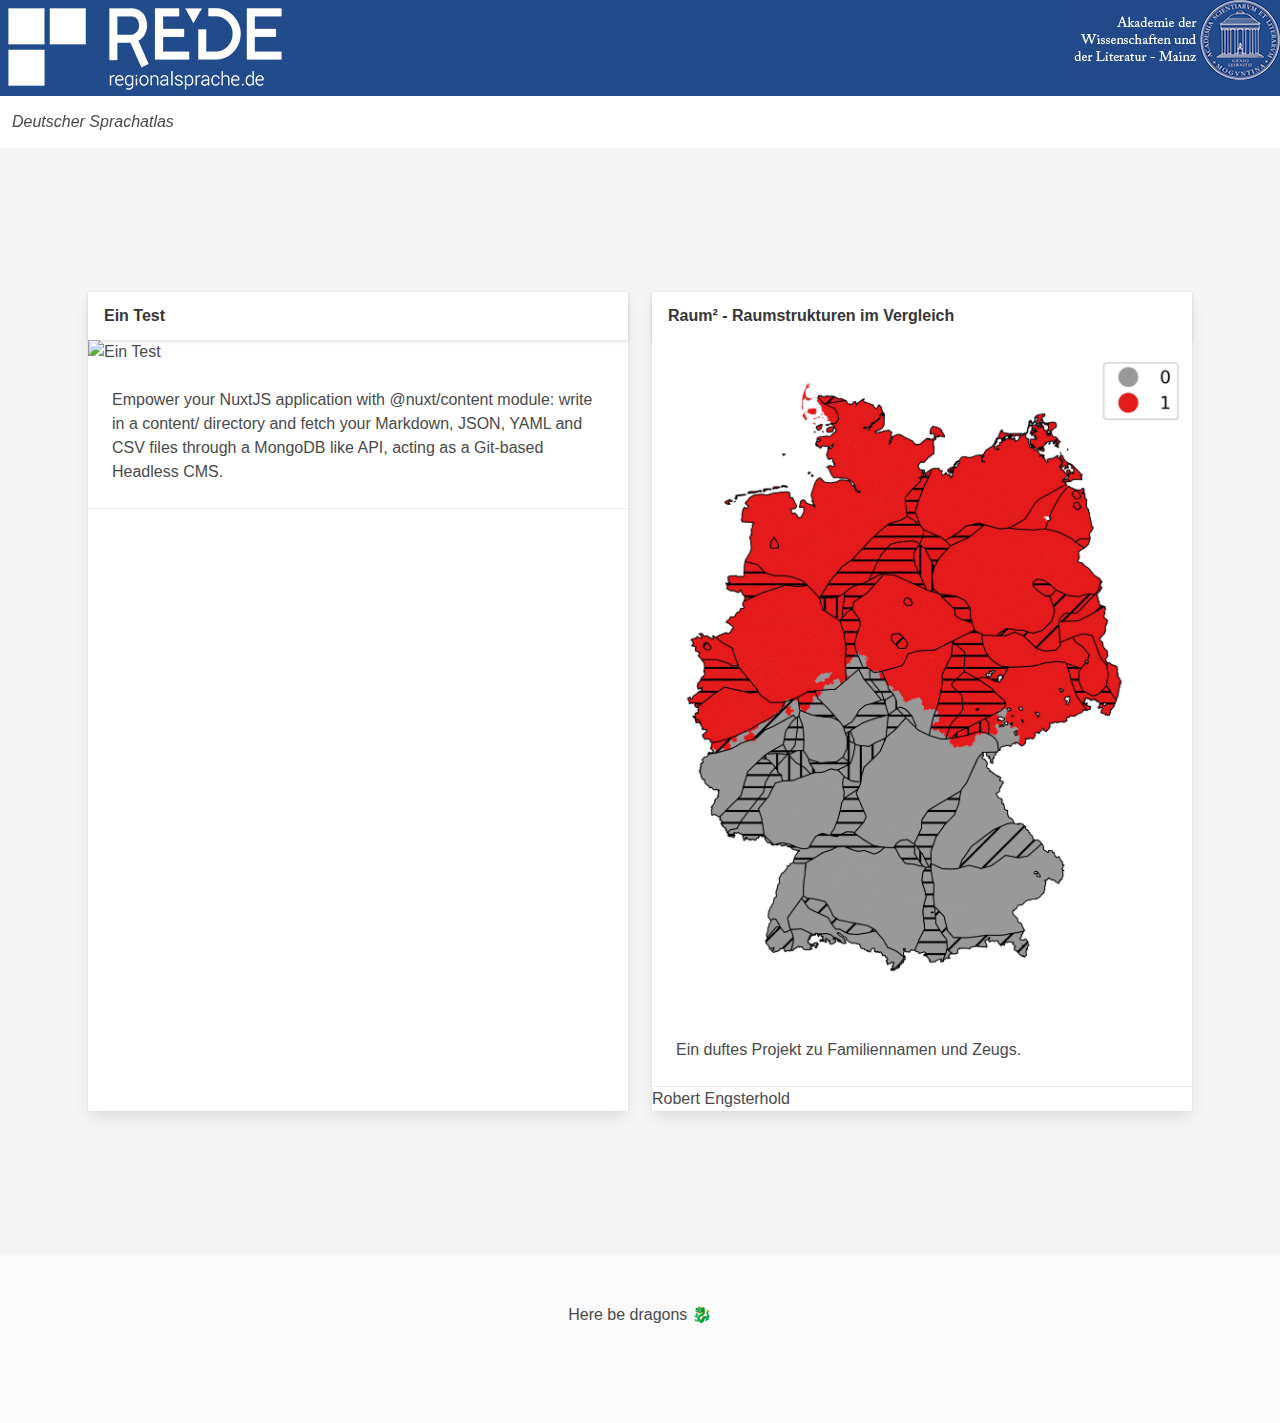
==== commit 2ba25275: "ol test, static, client shennigans" ====
--- a/index.html
+++ b/index.html
@@ -1,9 +1,9 @@
 <!doctype html>
 <html data-n-head-ssr>
   <head>
-    <title>dsa-nuxt</title><meta data-n-head="ssr" charset="utf-8"><meta data-n-head="ssr" name="viewport" content="width=device-width,initial-scale=1"><meta data-n-head="ssr" data-hid="description" name="description" content=""><link data-n-head="ssr" rel="icon" type="image/x-icon" href="/favicon.ico"><link data-n-head="ssr" rel="stylesheet" type="text/css" href="//cdn.materialdesignicons.com/5.0.45/css/materialdesignicons.min.css"><link rel="preload" href="/_nuxt/1c4e001.js" as="script"><link rel="preload" href="/_nuxt/321b3ac.js" as="script"><link rel="preload" href="/_nuxt/vendors/app.cd7bc82.css" as="style"><link rel="preload" href="/_nuxt/9dd10da.js" as="script"><link rel="preload" href="/_nuxt/app.a512c1f.css" as="style"><link rel="preload" href="/_nuxt/f927273.js" as="script"><link rel="preload" href="/_nuxt/562fd3f.js" as="script"><link rel="stylesheet" href="/_nuxt/vendors/app.cd7bc82.css"><link rel="stylesheet" href="/_nuxt/app.a512c1f.css"><link rel="preload" href="/_nuxt/static/1602682871/payload.js" as="script">
+    <title>dsa-nuxt</title><meta data-n-head="ssr" charset="utf-8"><meta data-n-head="ssr" name="viewport" content="width=device-width,initial-scale=1"><meta data-n-head="ssr" data-hid="description" name="description" content=""><link data-n-head="ssr" rel="icon" type="image/x-icon" href="/favicon.ico"><link data-n-head="ssr" rel="stylesheet" type="text/css" href="//cdn.materialdesignicons.com/5.0.45/css/materialdesignicons.min.css"><link rel="preload" href="/_nuxt/0b7b0d4.js" as="script"><link rel="preload" href="/_nuxt/4b6db42.js" as="script"><link rel="preload" href="/_nuxt/vendors/app.37749df.css" as="style"><link rel="preload" href="/_nuxt/aadbef8.js" as="script"><link rel="preload" href="/_nuxt/app.8a03ed3.css" as="style"><link rel="preload" href="/_nuxt/dde5c72.js" as="script"><link rel="preload" href="/_nuxt/cdf30b8.js" as="script"><link rel="stylesheet" href="/_nuxt/vendors/app.37749df.css"><link rel="stylesheet" href="/_nuxt/app.8a03ed3.css"><link rel="preload" href="/_nuxt/static/1603205462/payload.js" as="script">
   </head>
   <body>
-    <div data-server-rendered="true" id="__nuxt"><!----><div id="__layout"><div data-v-0da66aaa><section class="section hero is-primary is-small" data-v-0da66aaa></section> <nav role="navigation" aria-label="main navigation" class="navbar sticky has-shadow" data-v-5b73aa28 data-v-0da66aaa><div class="navbar-brand"><i class="navbar-item" data-v-5b73aa28>Deutscher Sprachatlas</i><a role="button" aria-label="menu" class="navbar-burger burger"><span aria-hidden="true"></span><span aria-hidden="true"></span><span aria-hidden="true"></span></a></div><div class="navbar-menu"><div class="navbar-start"><a href="/" class="navbar-item" data-v-5b73aa28><i class="icon mdi mdi-home" data-v-5b73aa28></i></a></div><div class="navbar-end"></div></div></nav> <section class="section hero is-fullheight-with-navbar is-light" data-v-0da66aaa><div class="hero-head" data-v-0da66aaa></div> <div class="hero-body" data-v-0da66aaa><div class="container" data-v-0da66aaa><section class="section" data-v-0da66aaa><div data-v-febe3cb2><div class="block" data-v-febe3cb2><div class="tile is-ancestor" data-v-febe3cb2><div class="tile is-parent" data-v-febe3cb2><div class="card tile is-child" data-v-febe3cb2><a href="/projects/dfa"><div class="card-header"><div class="card-header-title">Raum² - Raumstrukturen im Vergleich</div></div> <div class="card-image"><figure class="image"><img src="/_nuxt/img/17d65bc.jpg" alt="Raum² - Raumstrukturen im Vergleich"></figure></div> <div class="card-content"><div class="content">Ein duftes Projekt zu Familiennamen und Zeugs.</div></div> <div class="card-footer">Robert Engsterhold</div></a></div></div><div class="tile is-parent" data-v-febe3cb2><div class="card tile is-child" data-v-febe3cb2><a href="/projects/test"><div class="card-header"><div class="card-header-title">Ein Test</div></div> <div class="card-image"><figure class="image"><img alt="Ein Test"></figure></div> <div class="card-content"><div class="content">Empower your NuxtJS application with @nuxt/content module: write in a content/ directory and fetch your Markdown, JSON, YAML and CSV files through a MongoDB like API, acting as a Git-based Headless CMS.</div></div> <div class="card-footer"></div></a></div></div></div></div></div></section></div></div></section> <footer class="footer" data-v-771bc797 data-v-0da66aaa><div class="content has-text-centered" data-v-771bc797><p data-v-771bc797>Here be dragons 🐉</p></div></footer></div></div></div><script>window.__NUXT__={staticAssetsBase:"/_nuxt/static/1602682871",layout:"default",error:null,serverRendered:!0,routePath:"/",config:{content:{dbHash:"0b2e9bb6"}}}</script><script src="/_nuxt/1c4e001.js" defer></script><script src="/_nuxt/562fd3f.js" defer></script><script src="/_nuxt/321b3ac.js" defer></script><script src="/_nuxt/9dd10da.js" defer></script><script src="/_nuxt/f927273.js" defer></script>
+    <div data-server-rendered="true" id="__nuxt"><!----><div id="__layout"><div data-v-605ba05e><section class="section hero is-primary is-small rede-background" data-v-605ba05e></section> <nav role="navigation" aria-label="main navigation" class="navbar sticky has-shadow" data-v-5b73aa28 data-v-605ba05e><div class="navbar-brand"><i class="navbar-item" data-v-5b73aa28>Deutscher Sprachatlas</i><a role="button" aria-label="menu" class="navbar-burger burger"><span aria-hidden="true"></span><span aria-hidden="true"></span><span aria-hidden="true"></span></a></div><div class="navbar-menu"><div class="navbar-start"><a href="/" class="navbar-item" data-v-5b73aa28><i class="icon mdi mdi-home" data-v-5b73aa28></i></a></div><div class="navbar-end"></div></div></nav> <section class="section hero is-fullheight-with-navbar is-light" data-v-605ba05e><div class="hero-head" data-v-605ba05e></div> <div class="hero-body" data-v-605ba05e><div class="container" data-v-605ba05e><section class="section" data-v-605ba05e><div data-v-febe3cb2><div class="block" data-v-febe3cb2><div class="tile is-ancestor" data-v-febe3cb2><div class="tile is-parent" data-v-febe3cb2><div class="card tile is-child" data-v-febe3cb2><a href="/projects/test"><div class="card-header"><div class="card-header-title">Ein Test</div></div> <div class="card-image"><figure class="image"><img alt="Ein Test"></figure></div> <div class="card-content"><div class="content">Empower your NuxtJS application with @nuxt/content module: write in a content/ directory and fetch your Markdown, JSON, YAML and CSV files through a MongoDB like API, acting as a Git-based Headless CMS.</div></div> <div class="card-footer"></div></a></div></div><div class="tile is-parent" data-v-febe3cb2><div class="card tile is-child" data-v-febe3cb2><a href="/projects/dfa"><div class="card-header"><div class="card-header-title">Raum² - Raumstrukturen im Vergleich</div></div> <div class="card-image"><figure class="image"><img src="/_nuxt/img/17d65bc.jpg" alt="Raum² - Raumstrukturen im Vergleich"></figure></div> <div class="card-content"><div class="content">Ein duftes Projekt zu Familiennamen und Zeugs.</div></div> <div class="card-footer">Robert Engsterhold</div></a></div></div></div></div></div></section></div></div></section> <footer class="footer" data-v-771bc797 data-v-605ba05e><div class="content has-text-centered" data-v-771bc797><p data-v-771bc797>Here be dragons 🐉</p></div></footer></div></div></div><script>window.__NUXT__={staticAssetsBase:"/_nuxt/static/1603205462",layout:"default",error:null,serverRendered:!0,routePath:"/",config:{content:{dbHash:"f75d91ae"}}}</script><script src="/_nuxt/0b7b0d4.js" defer></script><script src="/_nuxt/cdf30b8.js" defer></script><script src="/_nuxt/4b6db42.js" defer></script><script src="/_nuxt/aadbef8.js" defer></script><script src="/_nuxt/dde5c72.js" defer></script>
   </body>
 </html>
--- a/_nuxt/vendors/app.37749df.css
+++ b/_nuxt/vendors/app.37749df.css
@@ -0,0 +1,4 @@
+@charset "UTF-8";.__nuxt-error-page{padding:1rem;background:#f7f8fb;color:#47494e;text-align:center;display:flex;justify-content:center;align-items:center;flex-direction:column;font-family:sans-serif;font-weight:100!important;-ms-text-size-adjust:100%;-webkit-text-size-adjust:100%;-webkit-font-smoothing:antialiased;position:absolute;top:0;left:0;right:0;bottom:0}.__nuxt-error-page .error{max-width:450px}.__nuxt-error-page .title{font-size:1.5rem;margin-top:15px;color:#47494e;margin-bottom:8px}.__nuxt-error-page .description{color:#7f828b;line-height:21px;margin-bottom:10px}.__nuxt-error-page a{color:#7f828b!important;text-decoration:none}.__nuxt-error-page .logo{position:fixed;left:12px;bottom:12px}.nuxt-progress{position:fixed;top:0;left:0;right:0;height:2px;width:0;opacity:1;transition:width .1s,opacity .4s;background-color:#000;z-index:999999}.nuxt-progress.nuxt-progress-notransition{transition:none}.nuxt-progress-failed{background-color:red}
+/*! Buefy v0.9.3 | MIT License | github.com/buefy/buefy */@-webkit-keyframes fadeOut{0%{opacity:1}to{opacity:0}}@-webkit-keyframes fadeOutDown{0%{opacity:1}to{opacity:0;-webkit-transform:translate3d(0,100%,0);transform:translate3d(0,100%,0)}}@-webkit-keyframes fadeOutUp{0%{opacity:1}to{opacity:0;-webkit-transform:translate3d(0,-100%,0);transform:translate3d(0,-100%,0)}}@-webkit-keyframes fadeIn{0%{opacity:0}to{opacity:1}}@-webkit-keyframes fadeInDown{0%{opacity:0;-webkit-transform:translate3d(0,-100%,0);transform:translate3d(0,-100%,0)}to{opacity:1;-webkit-transform:none;transform:none}}@-webkit-keyframes fadeInUp{0%{opacity:0;-webkit-transform:translate3d(0,100%,0);transform:translate3d(0,100%,0)}to{opacity:1;-webkit-transform:none;transform:none}}
+/*! bulma.io v0.9.0 | MIT License | github.com/jgthms/bulma */@-webkit-keyframes spinAround{0%{-webkit-transform:rotate(0deg);transform:rotate(0deg)}to{-webkit-transform:rotate(359deg);transform:rotate(359deg)}}@keyframes spinAround{0%{-webkit-transform:rotate(0deg);transform:rotate(0deg)}to{-webkit-transform:rotate(359deg);transform:rotate(359deg)}}.b-checkbox.checkbox,.b-radio.radio,.breadcrumb,.button,.carousel,.carousel-list,.delete,.file,.is-unselectable,.modal-close,.pagination-ellipsis,.pagination-link,.pagination-next,.pagination-previous,.switch,.tabs{-webkit-touch-callout:none;-webkit-user-select:none;-moz-user-select:none;-ms-user-select:none;user-select:none}.navbar-link:not(.is-arrowless):after,.select:not(.is-multiple):not(.is-loading):after{border:3px solid transparent;border-radius:2px;border-right:0;border-top:0;content:" ";display:block;height:.625em;margin-top:-.4375em;pointer-events:none;position:absolute;top:50%;-webkit-transform:rotate(-45deg);transform:rotate(-45deg);-webkit-transform-origin:center;transform-origin:center;width:.625em}.block:not(:last-child),.box:not(:last-child),.breadcrumb:not(:last-child),.content:not(:last-child),.highlight:not(:last-child),.level:not(:last-child),.message:not(:last-child),.notification:not(:last-child),.pagination:not(:last-child),.progress:not(:last-child),.subtitle:not(:last-child),.table-container:not(:last-child),.table:not(:last-child),.tabs:not(:last-child),.title:not(:last-child){margin-bottom:1.5rem}.delete,.modal-close{-moz-appearance:none;-webkit-appearance:none;background-color:rgba(10,10,10,.2);border:none;border-radius:290486px;cursor:pointer;pointer-events:auto;display:inline-block;-webkit-box-flex:0;-ms-flex-positive:0;flex-grow:0;-ms-flex-negative:0;flex-shrink:0;font-size:0;height:20px;max-height:20px;max-width:20px;min-height:20px;min-width:20px;outline:none;position:relative;vertical-align:top;width:20px}.delete:after,.delete:before,.modal-close:after,.modal-close:before{background-color:#fff;content:"";display:block;left:50%;position:absolute;top:50%;-webkit-transform:translateX(-50%) translateY(-50%) rotate(45deg);transform:translateX(-50%) translateY(-50%) rotate(45deg);-webkit-transform-origin:center center;transform-origin:center center}.delete:before,.modal-close:before{height:2px;width:50%}.delete:after,.modal-close:after{height:50%;width:2px}.delete:focus,.delete:hover,.modal-close:focus,.modal-close:hover{background-color:rgba(10,10,10,.3)}.delete:active,.modal-close:active{background-color:rgba(10,10,10,.4)}.is-small.delete,.is-small.modal-close{height:16px;max-height:16px;max-width:16px;min-height:16px;min-width:16px;width:16px}.is-medium.delete,.is-medium.modal-close{height:24px;max-height:24px;max-width:24px;min-height:24px;min-width:24px;width:24px}.is-large.delete,.is-large.modal-close{height:32px;max-height:32px;max-width:32px;min-height:32px;min-width:32px;width:32px}.button.is-loading:after,.control.is-loading:after,.loader,.select.is-loading:after{-webkit-animation:spinAround .5s linear infinite;animation:spinAround .5s linear infinite;border-radius:290486px;border-color:transparent transparent #dbdbdb #dbdbdb;border-style:solid;border-width:2px;content:"";display:block;height:1em;position:relative;width:1em}.b-image-wrapper>img.has-ratio,.b-image-wrapper>img.placeholder,.hero-video,.image.is-1by1 .has-ratio,.image.is-1by1 img,.image.is-1by2 .has-ratio,.image.is-1by2 img,.image.is-1by3 .has-ratio,.image.is-1by3 img,.image.is-2by1 .has-ratio,.image.is-2by1 img,.image.is-2by3 .has-ratio,.image.is-2by3 img,.image.is-3by1 .has-ratio,.image.is-3by1 img,.image.is-3by2 .has-ratio,.image.is-3by2 img,.image.is-3by4 .has-ratio,.image.is-3by4 img,.image.is-3by5 .has-ratio,.image.is-3by5 img,.image.is-4by3 .has-ratio,.image.is-4by3 img,.image.is-4by5 .has-ratio,.image.is-4by5 img,.image.is-5by3 .has-ratio,.image.is-5by3 img,.image.is-5by4 .has-ratio,.image.is-5by4 img,.image.is-9by16 .has-ratio,.image.is-9by16 img,.image.is-16by9 .has-ratio,.image.is-16by9 img,.image.is-square .has-ratio,.image.is-square img,.is-overlay,.modal,.modal-background{bottom:0;left:0;position:absolute;right:0;top:0}.button,.file-cta,.file-name,.input,.pagination-ellipsis,.pagination-link,.pagination-next,.pagination-previous,.select select,.taginput .taginput-container.is-focusable,.textarea{-moz-appearance:none;-webkit-appearance:none;-webkit-box-align:center;-ms-flex-align:center;align-items:center;border:1px solid transparent;border-radius:4px;-webkit-box-shadow:none;box-shadow:none;display:-webkit-inline-box;display:-ms-inline-flexbox;display:inline-flex;font-size:1rem;height:2.5em;-webkit-box-pack:start;-ms-flex-pack:start;justify-content:flex-start;line-height:1.5;padding:calc(.5em - 1px) calc(.75em - 1px);position:relative;vertical-align:top}.button:active,.button:focus,.file-cta:active,.file-cta:focus,.file-name:active,.file-name:focus,.input:active,.input:focus,.is-active.button,.is-active.file-cta,.is-active.file-name,.is-active.input,.is-active.pagination-ellipsis,.is-active.pagination-link,.is-active.pagination-next,.is-active.pagination-previous,.is-active.textarea,.is-focused.button,.is-focused.file-cta,.is-focused.file-name,.is-focused.input,.is-focused.pagination-ellipsis,.is-focused.pagination-link,.is-focused.pagination-next,.is-focused.pagination-previous,.is-focused.textarea,.pagination-ellipsis:active,.pagination-ellipsis:focus,.pagination-link:active,.pagination-link:focus,.pagination-next:active,.pagination-next:focus,.pagination-previous:active,.pagination-previous:focus,.select select.is-active,.select select.is-focused,.select select:active,.select select:focus,.taginput .is-active.taginput-container.is-focusable,.taginput .is-focused.taginput-container.is-focusable,.taginput .taginput-container.is-focusable:active,.taginput .taginput-container.is-focusable:focus,.textarea:active,.textarea:focus{outline:none}.select fieldset[disabled] select,.select select[disabled],.taginput [disabled].taginput-container.is-focusable,.taginput fieldset[disabled] .taginput-container.is-focusable,[disabled].button,[disabled].file-cta,[disabled].file-name,[disabled].input,[disabled].pagination-ellipsis,[disabled].pagination-link,[disabled].pagination-next,[disabled].pagination-previous,[disabled].textarea,fieldset[disabled] .button,fieldset[disabled] .file-cta,fieldset[disabled] .file-name,fieldset[disabled] .input,fieldset[disabled] .pagination-ellipsis,fieldset[disabled] .pagination-link,fieldset[disabled] .pagination-next,fieldset[disabled] .pagination-previous,fieldset[disabled] .select select,fieldset[disabled] .taginput .taginput-container.is-focusable,fieldset[disabled] .textarea{cursor:not-allowed}
+/*! minireset.css v0.0.6 | MIT License | github.com/jgthms/minireset.css */blockquote,body,dd,dl,dt,fieldset,figure,h1,h2,h3,h4,h5,h6,hr,html,iframe,legend,li,ol,p,pre,textarea,ul{margin:0;padding:0}h1,h2,h3,h4,h5,h6{font-size:100%;font-weight:400}ul{list-style:none}button,input,select,textarea{margin:0}html{-webkit-box-sizing:border-box;box-sizing:border-box}*,:after,:before{-webkit-box-sizing:inherit;box-sizing:inherit}img,video{height:auto;max-width:100%}iframe{border:0}table{border-collapse:collapse;border-spacing:0}td,th{padding:0}td:not([align]),th:not([align]){text-align:inherit}html{background-color:#fff;font-size:16px;-moz-osx-font-smoothing:grayscale;-webkit-font-smoothing:antialiased;min-width:300px;overflow-x:hidden;overflow-y:scroll;text-rendering:optimizeLegibility;-webkit-text-size-adjust:100%;-moz-text-size-adjust:100%;-ms-text-size-adjust:100%;text-size-adjust:100%}article,aside,figure,footer,header,hgroup,section{display:block}body,button,input,select,textarea{font-family:BlinkMacSystemFont,-apple-system,Segoe UI,Roboto,Oxygen,Ubuntu,Cantarell,Fira Sans,Droid Sans,Helvetica Neue,Helvetica,Arial,sans-serif}code,pre{-moz-osx-font-smoothing:auto;-webkit-font-smoothing:auto;font-family:monospace}body{color:#4a4a4a;font-size:1em;font-weight:400;line-height:1.5}a{color:#7957d5;cursor:pointer;text-decoration:none}a strong{color:currentColor}a:hover{color:#363636}code{color:#f14668;font-size:.875em;font-weight:400;padding:.25em .5em}code,hr{background-color:#f5f5f5}hr{border:none;display:block;height:2px;margin:1.5rem 0}img{height:auto;max-width:100%}input[type=checkbox],input[type=radio]{vertical-align:baseline}small{font-size:.875em}span{font-style:inherit;font-weight:inherit}strong{color:#363636;font-weight:700}fieldset{border:none}pre{-webkit-overflow-scrolling:touch;background-color:#f5f5f5;color:#4a4a4a;font-size:.875em;overflow-x:auto;padding:1.25rem 1.5rem;white-space:pre;word-wrap:normal}pre code{background-color:transparent;color:currentColor;font-size:1em;padding:0}table td,table th{vertical-align:top}table td:not([align]),table th:not([align]){text-align:inherit}table th{color:#363636}.box{background-color:#fff;border-radius:6px;-webkit-box-shadow:0 .5em 1em -.125em rgba(10,10,10,.1),0 0 0 1px rgba(10,10,10,.02);box-shadow:0 .5em 1em -.125em rgba(10,10,10,.1),0 0 0 1px rgba(10,10,10,.02);color:#4a4a4a;display:block;padding:1.25rem}a.box:focus,a.box:hover{-webkit-box-shadow:0 .5em 1em -.125em rgba(10,10,10,.1),0 0 0 1px #7957d5;box-shadow:0 .5em 1em -.125em rgba(10,10,10,.1),0 0 0 1px #7957d5}a.box:active{-webkit-box-shadow:inset 0 1px 2px rgba(10,10,10,.2),0 0 0 1px #7957d5;box-shadow:inset 0 1px 2px rgba(10,10,10,.2),0 0 0 1px #7957d5}.button{background-color:#fff;border-color:#dbdbdb;border-width:1px;color:#363636;cursor:pointer;-webkit-box-pack:center;-ms-flex-pack:center;justify-content:center;padding:calc(.5em - 1px) 1em;text-align:center;white-space:nowrap}.button strong{color:inherit}.button .icon,.button .icon.is-large,.button .icon.is-medium,.button .icon.is-small{height:1.5em;width:1.5em}.button .icon:first-child:not(:last-child){margin-left:calc(-.5em - 1px);margin-right:.25em}.button .icon:last-child:not(:first-child){margin-left:.25em;margin-right:calc(-.5em - 1px)}.button .icon:first-child:last-child{margin-left:calc(-.5em - 1px);margin-right:calc(-.5em - 1px)}.button.is-hovered,.button:hover{border-color:#b5b5b5;color:#363636}.button.is-focused,.button:focus{border-color:#7957d5;color:#363636}.button.is-focused:not(:active),.button:focus:not(:active){-webkit-box-shadow:0 0 0 .125em rgba(121,87,213,.25);box-shadow:0 0 0 .125em rgba(121,87,213,.25)}.button.is-active,.button:active{border-color:#4a4a4a;color:#363636}.button.is-text{background-color:transparent;border-color:transparent;color:#4a4a4a;text-decoration:underline}.button.is-text.is-focused,.button.is-text.is-hovered,.button.is-text:focus,.button.is-text:hover{background-color:#f5f5f5;color:#363636}.button.is-text.is-active,.button.is-text:active{background-color:#e8e8e8;color:#363636}.button.is-text[disabled],fieldset[disabled] .button.is-text{background-color:transparent;border-color:transparent;-webkit-box-shadow:none;box-shadow:none}.button.is-white{background-color:#fff;border-color:transparent;color:#0a0a0a}.button.is-white.is-hovered,.button.is-white:hover{background-color:#f9f9f9;border-color:transparent;color:#0a0a0a}.button.is-white.is-focused,.button.is-white:focus{border-color:transparent;color:#0a0a0a}.button.is-white.is-focused:not(:active),.button.is-white:focus:not(:active){-webkit-box-shadow:0 0 0 .125em hsla(0,0%,100%,.25);box-shadow:0 0 0 .125em hsla(0,0%,100%,.25)}.button.is-white.is-active,.button.is-white:active{background-color:#f2f2f2;border-color:transparent;color:#0a0a0a}.button.is-white[disabled],fieldset[disabled] .button.is-white{background-color:#fff;border-color:transparent;-webkit-box-shadow:none;box-shadow:none}.button.is-white.is-inverted{background-color:#0a0a0a;color:#fff}.button.is-white.is-inverted.is-hovered,.button.is-white.is-inverted:hover{background-color:#000}.button.is-white.is-inverted[disabled],fieldset[disabled] .button.is-white.is-inverted{background-color:#0a0a0a;border-color:transparent;-webkit-box-shadow:none;box-shadow:none;color:#fff}.button.is-white.is-loading:after{border-color:transparent transparent #0a0a0a #0a0a0a!important}.button.is-white.is-outlined{background-color:transparent;border-color:#fff;color:#fff}.button.is-white.is-outlined.is-focused,.button.is-white.is-outlined.is-hovered,.button.is-white.is-outlined:focus,.button.is-white.is-outlined:hover{background-color:#fff;border-color:#fff;color:#0a0a0a}.button.is-white.is-outlined.is-loading:after{border-color:transparent transparent #fff #fff!important}.button.is-white.is-outlined.is-loading.is-focused:after,.button.is-white.is-outlined.is-loading.is-hovered:after,.button.is-white.is-outlined.is-loading:focus:after,.button.is-white.is-outlined.is-loading:hover:after{border-color:transparent transparent #0a0a0a #0a0a0a!important}.button.is-white.is-outlined[disabled],fieldset[disabled] .button.is-white.is-outlined{background-color:transparent;border-color:#fff;-webkit-box-shadow:none;box-shadow:none;color:#fff}.button.is-white.is-inverted.is-outlined{background-color:transparent;border-color:#0a0a0a;color:#0a0a0a}.button.is-white.is-inverted.is-outlined.is-focused,.button.is-white.is-inverted.is-outlined.is-hovered,.button.is-white.is-inverted.is-outlined:focus,.button.is-white.is-inverted.is-outlined:hover{background-color:#0a0a0a;color:#fff}.button.is-white.is-inverted.is-outlined.is-loading.is-focused:after,.button.is-white.is-inverted.is-outlined.is-loading.is-hovered:after,.button.is-white.is-inverted.is-outlined.is-loading:focus:after,.button.is-white.is-inverted.is-outlined.is-loading:hover:after{border-color:transparent transparent #fff #fff!important}.button.is-white.is-inverted.is-outlined[disabled],fieldset[disabled] .button.is-white.is-inverted.is-outlined{background-color:transparent;border-color:#0a0a0a;-webkit-box-shadow:none;box-shadow:none;color:#0a0a0a}.button.is-black{background-color:#0a0a0a;border-color:transparent;color:#fff}.button.is-black.is-hovered,.button.is-black:hover{background-color:#040404;border-color:transparent;color:#fff}.button.is-black.is-focused,.button.is-black:focus{border-color:transparent;color:#fff}.button.is-black.is-focused:not(:active),.button.is-black:focus:not(:active){-webkit-box-shadow:0 0 0 .125em rgba(10,10,10,.25);box-shadow:0 0 0 .125em rgba(10,10,10,.25)}.button.is-black.is-active,.button.is-black:active{background-color:#000;border-color:transparent;color:#fff}.button.is-black[disabled],fieldset[disabled] .button.is-black{background-color:#0a0a0a;border-color:transparent;-webkit-box-shadow:none;box-shadow:none}.button.is-black.is-inverted{background-color:#fff;color:#0a0a0a}.button.is-black.is-inverted.is-hovered,.button.is-black.is-inverted:hover{background-color:#f2f2f2}.button.is-black.is-inverted[disabled],fieldset[disabled] .button.is-black.is-inverted{background-color:#fff;border-color:transparent;-webkit-box-shadow:none;box-shadow:none;color:#0a0a0a}.button.is-black.is-loading:after{border-color:transparent transparent #fff #fff!important}.button.is-black.is-outlined{background-color:transparent;border-color:#0a0a0a;color:#0a0a0a}.button.is-black.is-outlined.is-focused,.button.is-black.is-outlined.is-hovered,.button.is-black.is-outlined:focus,.button.is-black.is-outlined:hover{background-color:#0a0a0a;border-color:#0a0a0a;color:#fff}.button.is-black.is-outlined.is-loading:after{border-color:transparent transparent #0a0a0a #0a0a0a!important}.button.is-black.is-outlined.is-loading.is-focused:after,.button.is-black.is-outlined.is-loading.is-hovered:after,.button.is-black.is-outlined.is-loading:focus:after,.button.is-black.is-outlined.is-loading:hover:after{border-color:transparent transparent #fff #fff!important}.button.is-black.is-outlined[disabled],fieldset[disabled] .button.is-black.is-outlined{background-color:transparent;border-color:#0a0a0a;-webkit-box-shadow:none;box-shadow:none;color:#0a0a0a}.button.is-black.is-inverted.is-outlined{background-color:transparent;border-color:#fff;color:#fff}.button.is-black.is-inverted.is-outlined.is-focused,.button.is-black.is-inverted.is-outlined.is-hovered,.button.is-black.is-inverted.is-outlined:focus,.button.is-black.is-inverted.is-outlined:hover{background-color:#fff;color:#0a0a0a}.button.is-black.is-inverted.is-outlined.is-loading.is-focused:after,.button.is-black.is-inverted.is-outlined.is-loading.is-hovered:after,.button.is-black.is-inverted.is-outlined.is-loading:focus:after,.button.is-black.is-inverted.is-outlined.is-loading:hover:after{border-color:transparent transparent #0a0a0a #0a0a0a!important}.button.is-black.is-inverted.is-outlined[disabled],fieldset[disabled] .button.is-black.is-inverted.is-outlined{background-color:transparent;border-color:#fff;-webkit-box-shadow:none;box-shadow:none;color:#fff}.button.is-light{background-color:#f5f5f5;border-color:transparent;color:rgba(0,0,0,.7)}.button.is-light.is-hovered,.button.is-light:hover{background-color:#eee;border-color:transparent;color:rgba(0,0,0,.7)}.button.is-light.is-focused,.button.is-light:focus{border-color:transparent;color:rgba(0,0,0,.7)}.button.is-light.is-focused:not(:active),.button.is-light:focus:not(:active){-webkit-box-shadow:0 0 0 .125em hsla(0,0%,96.1%,.25);box-shadow:0 0 0 .125em hsla(0,0%,96.1%,.25)}.button.is-light.is-active,.button.is-light:active{background-color:#e8e8e8;border-color:transparent;color:rgba(0,0,0,.7)}.button.is-light[disabled],fieldset[disabled] .button.is-light{background-color:#f5f5f5;border-color:transparent;-webkit-box-shadow:none;box-shadow:none}.button.is-light.is-inverted{color:#f5f5f5}.button.is-light.is-inverted,.button.is-light.is-inverted.is-hovered,.button.is-light.is-inverted:hover{background-color:rgba(0,0,0,.7)}.button.is-light.is-inverted[disabled],fieldset[disabled] .button.is-light.is-inverted{background-color:rgba(0,0,0,.7);border-color:transparent;-webkit-box-shadow:none;box-shadow:none;color:#f5f5f5}.button.is-light.is-loading:after{border-color:transparent transparent rgba(0,0,0,.7) rgba(0,0,0,.7)!important}.button.is-light.is-outlined{background-color:transparent;border-color:#f5f5f5;color:#f5f5f5}.button.is-light.is-outlined.is-focused,.button.is-light.is-outlined.is-hovered,.button.is-light.is-outlined:focus,.button.is-light.is-outlined:hover{background-color:#f5f5f5;border-color:#f5f5f5;color:rgba(0,0,0,.7)}.button.is-light.is-outlined.is-loading:after{border-color:transparent transparent #f5f5f5 #f5f5f5!important}.button.is-light.is-outlined.is-loading.is-focused:after,.button.is-light.is-outlined.is-loading.is-hovered:after,.button.is-light.is-outlined.is-loading:focus:after,.button.is-light.is-outlined.is-loading:hover:after{border-color:transparent transparent rgba(0,0,0,.7) rgba(0,0,0,.7)!important}.button.is-light.is-outlined[disabled],fieldset[disabled] .button.is-light.is-outlined{background-color:transparent;border-color:#f5f5f5;-webkit-box-shadow:none;box-shadow:none;color:#f5f5f5}.button.is-light.is-inverted.is-outlined{background-color:transparent;border-color:rgba(0,0,0,.7);color:rgba(0,0,0,.7)}.button.is-light.is-inverted.is-outlined.is-focused,.button.is-light.is-inverted.is-outlined.is-hovered,.button.is-light.is-inverted.is-outlined:focus,.button.is-light.is-inverted.is-outlined:hover{background-color:rgba(0,0,0,.7);color:#f5f5f5}.button.is-light.is-inverted.is-outlined.is-loading.is-focused:after,.button.is-light.is-inverted.is-outlined.is-loading.is-hovered:after,.button.is-light.is-inverted.is-outlined.is-loading:focus:after,.button.is-light.is-inverted.is-outlined.is-loading:hover:after{border-color:transparent transparent #f5f5f5 #f5f5f5!important}.button.is-light.is-inverted.is-outlined[disabled],fieldset[disabled] .button.is-light.is-inverted.is-outlined{background-color:transparent;border-color:rgba(0,0,0,.7);-webkit-box-shadow:none;box-shadow:none;color:rgba(0,0,0,.7)}.button.is-dark{background-color:#363636;border-color:transparent;color:#fff}.button.is-dark.is-hovered,.button.is-dark:hover{background-color:#2f2f2f;border-color:transparent;color:#fff}.button.is-dark.is-focused,.button.is-dark:focus{border-color:transparent;color:#fff}.button.is-dark.is-focused:not(:active),.button.is-dark:focus:not(:active){-webkit-box-shadow:0 0 0 .125em rgba(54,54,54,.25);box-shadow:0 0 0 .125em rgba(54,54,54,.25)}.button.is-dark.is-active,.button.is-dark:active{background-color:#292929;border-color:transparent;color:#fff}.button.is-dark[disabled],fieldset[disabled] .button.is-dark{background-color:#363636;border-color:transparent;-webkit-box-shadow:none;box-shadow:none}.button.is-dark.is-inverted{background-color:#fff;color:#363636}.button.is-dark.is-inverted.is-hovered,.button.is-dark.is-inverted:hover{background-color:#f2f2f2}.button.is-dark.is-inverted[disabled],fieldset[disabled] .button.is-dark.is-inverted{background-color:#fff;border-color:transparent;-webkit-box-shadow:none;box-shadow:none;color:#363636}.button.is-dark.is-loading:after{border-color:transparent transparent #fff #fff!important}.button.is-dark.is-outlined{background-color:transparent;border-color:#363636;color:#363636}.button.is-dark.is-outlined.is-focused,.button.is-dark.is-outlined.is-hovered,.button.is-dark.is-outlined:focus,.button.is-dark.is-outlined:hover{background-color:#363636;border-color:#363636;color:#fff}.button.is-dark.is-outlined.is-loading:after{border-color:transparent transparent #363636 #363636!important}.button.is-dark.is-outlined.is-loading.is-focused:after,.button.is-dark.is-outlined.is-loading.is-hovered:after,.button.is-dark.is-outlined.is-loading:focus:after,.button.is-dark.is-outlined.is-loading:hover:after{border-color:transparent transparent #fff #fff!important}.button.is-dark.is-outlined[disabled],fieldset[disabled] .button.is-dark.is-outlined{background-color:transparent;border-color:#363636;-webkit-box-shadow:none;box-shadow:none;color:#363636}.button.is-dark.is-inverted.is-outlined{background-color:transparent;border-color:#fff;color:#fff}.button.is-dark.is-inverted.is-outlined.is-focused,.button.is-dark.is-inverted.is-outlined.is-hovered,.button.is-dark.is-inverted.is-outlined:focus,.button.is-dark.is-inverted.is-outlined:hover{background-color:#fff;color:#363636}.button.is-dark.is-inverted.is-outlined.is-loading.is-focused:after,.button.is-dark.is-inverted.is-outlined.is-loading.is-hovered:after,.button.is-dark.is-inverted.is-outlined.is-loading:focus:after,.button.is-dark.is-inverted.is-outlined.is-loading:hover:after{border-color:transparent transparent #363636 #363636!important}.button.is-dark.is-inverted.is-outlined[disabled],fieldset[disabled] .button.is-dark.is-inverted.is-outlined{background-color:transparent;border-color:#fff;-webkit-box-shadow:none;box-shadow:none;color:#fff}.button.is-primary{background-color:#7957d5;border-color:transparent;color:#fff}.button.is-primary.is-hovered,.button.is-primary:hover{background-color:#714dd2;border-color:transparent;color:#fff}.button.is-primary.is-focused,.button.is-primary:focus{border-color:transparent;color:#fff}.button.is-primary.is-focused:not(:active),.button.is-primary:focus:not(:active){-webkit-box-shadow:0 0 0 .125em rgba(121,87,213,.25);box-shadow:0 0 0 .125em rgba(121,87,213,.25)}.button.is-primary.is-active,.button.is-primary:active{background-color:#6943d0;border-color:transparent;color:#fff}.button.is-primary[disabled],fieldset[disabled] .button.is-primary{background-color:#7957d5;border-color:transparent;-webkit-box-shadow:none;box-shadow:none}.button.is-primary.is-inverted{background-color:#fff;color:#7957d5}.button.is-primary.is-inverted.is-hovered,.button.is-primary.is-inverted:hover{background-color:#f2f2f2}.button.is-primary.is-inverted[disabled],fieldset[disabled] .button.is-primary.is-inverted{background-color:#fff;border-color:transparent;-webkit-box-shadow:none;box-shadow:none;color:#7957d5}.button.is-primary.is-loading:after{border-color:transparent transparent #fff #fff!important}.button.is-primary.is-outlined{background-color:transparent;border-color:#7957d5;color:#7957d5}.button.is-primary.is-outlined.is-focused,.button.is-primary.is-outlined.is-hovered,.button.is-primary.is-outlined:focus,.button.is-primary.is-outlined:hover{background-color:#7957d5;border-color:#7957d5;color:#fff}.button.is-primary.is-outlined.is-loading:after{border-color:transparent transparent #7957d5 #7957d5!important}.button.is-primary.is-outlined.is-loading.is-focused:after,.button.is-primary.is-outlined.is-loading.is-hovered:after,.button.is-primary.is-outlined.is-loading:focus:after,.button.is-primary.is-outlined.is-loading:hover:after{border-color:transparent transparent #fff #fff!important}.button.is-primary.is-outlined[disabled],fieldset[disabled] .button.is-primary.is-outlined{background-color:transparent;border-color:#7957d5;-webkit-box-shadow:none;box-shadow:none;color:#7957d5}.button.is-primary.is-inverted.is-outlined{background-color:transparent;border-color:#fff;color:#fff}.button.is-primary.is-inverted.is-outlined.is-focused,.button.is-primary.is-inverted.is-outlined.is-hovered,.button.is-primary.is-inverted.is-outlined:focus,.button.is-primary.is-inverted.is-outlined:hover{background-color:#fff;color:#7957d5}.button.is-primary.is-inverted.is-outlined.is-loading.is-focused:after,.button.is-primary.is-inverted.is-outlined.is-loading.is-hovered:after,.button.is-primary.is-inverted.is-outlined.is-loading:focus:after,.button.is-primary.is-inverted.is-outlined.is-loading:hover:after{border-color:transparent transparent #7957d5 #7957d5!important}.button.is-primary.is-inverted.is-outlined[disabled],fieldset[disabled] .button.is-primary.is-inverted.is-outlined{background-color:transparent;border-color:#fff;-webkit-box-shadow:none;box-shadow:none;color:#fff}.button.is-primary.is-light{background-color:#f2effb;color:#552fbc}.button.is-primary.is-light.is-hovered,.button.is-primary.is-light:hover{background-color:#eae4f8;border-color:transparent;color:#552fbc}.button.is-primary.is-light.is-active,.button.is-primary.is-light:active{background-color:#e2daf6;border-color:transparent;color:#552fbc}.button.is-link{background-color:#7957d5;border-color:transparent;color:#fff}.button.is-link.is-hovered,.button.is-link:hover{background-color:#714dd2;border-color:transparent;color:#fff}.button.is-link.is-focused,.button.is-link:focus{border-color:transparent;color:#fff}.button.is-link.is-focused:not(:active),.button.is-link:focus:not(:active){-webkit-box-shadow:0 0 0 .125em rgba(121,87,213,.25);box-shadow:0 0 0 .125em rgba(121,87,213,.25)}.button.is-link.is-active,.button.is-link:active{background-color:#6943d0;border-color:transparent;color:#fff}.button.is-link[disabled],fieldset[disabled] .button.is-link{background-color:#7957d5;border-color:transparent;-webkit-box-shadow:none;box-shadow:none}.button.is-link.is-inverted{background-color:#fff;color:#7957d5}.button.is-link.is-inverted.is-hovered,.button.is-link.is-inverted:hover{background-color:#f2f2f2}.button.is-link.is-inverted[disabled],fieldset[disabled] .button.is-link.is-inverted{background-color:#fff;border-color:transparent;-webkit-box-shadow:none;box-shadow:none;color:#7957d5}.button.is-link.is-loading:after{border-color:transparent transparent #fff #fff!important}.button.is-link.is-outlined{background-color:transparent;border-color:#7957d5;color:#7957d5}.button.is-link.is-outlined.is-focused,.button.is-link.is-outlined.is-hovered,.button.is-link.is-outlined:focus,.button.is-link.is-outlined:hover{background-color:#7957d5;border-color:#7957d5;color:#fff}.button.is-link.is-outlined.is-loading:after{border-color:transparent transparent #7957d5 #7957d5!important}.button.is-link.is-outlined.is-loading.is-focused:after,.button.is-link.is-outlined.is-loading.is-hovered:after,.button.is-link.is-outlined.is-loading:focus:after,.button.is-link.is-outlined.is-loading:hover:after{border-color:transparent transparent #fff #fff!important}.button.is-link.is-outlined[disabled],fieldset[disabled] .button.is-link.is-outlined{background-color:transparent;border-color:#7957d5;-webkit-box-shadow:none;box-shadow:none;color:#7957d5}.button.is-link.is-inverted.is-outlined{background-color:transparent;border-color:#fff;color:#fff}.button.is-link.is-inverted.is-outlined.is-focused,.button.is-link.is-inverted.is-outlined.is-hovered,.button.is-link.is-inverted.is-outlined:focus,.button.is-link.is-inverted.is-outlined:hover{background-color:#fff;color:#7957d5}.button.is-link.is-inverted.is-outlined.is-loading.is-focused:after,.button.is-link.is-inverted.is-outlined.is-loading.is-hovered:after,.button.is-link.is-inverted.is-outlined.is-loading:focus:after,.button.is-link.is-inverted.is-outlined.is-loading:hover:after{border-color:transparent transparent #7957d5 #7957d5!important}.button.is-link.is-inverted.is-outlined[disabled],fieldset[disabled] .button.is-link.is-inverted.is-outlined{background-color:transparent;border-color:#fff;-webkit-box-shadow:none;box-shadow:none;color:#fff}.button.is-link.is-light{background-color:#f2effb;color:#552fbc}.button.is-link.is-light.is-hovered,.button.is-link.is-light:hover{background-color:#eae4f8;border-color:transparent;color:#552fbc}.button.is-link.is-light.is-active,.button.is-link.is-light:active{background-color:#e2daf6;border-color:transparent;color:#552fbc}.button.is-info{background-color:#167df0;border-color:transparent;color:#fff}.button.is-info.is-hovered,.button.is-info:hover{background-color:#0f77ea;border-color:transparent;color:#fff}.button.is-info.is-focused,.button.is-info:focus{border-color:transparent;color:#fff}.button.is-info.is-focused:not(:active),.button.is-info:focus:not(:active){-webkit-box-shadow:0 0 0 .125em rgba(22,125,240,.25);box-shadow:0 0 0 .125em rgba(22,125,240,.25)}.button.is-info.is-active,.button.is-info:active{background-color:#0e71de;border-color:transparent;color:#fff}.button.is-info[disabled],fieldset[disabled] .button.is-info{background-color:#167df0;border-color:transparent;-webkit-box-shadow:none;box-shadow:none}.button.is-info.is-inverted{background-color:#fff;color:#167df0}.button.is-info.is-inverted.is-hovered,.button.is-info.is-inverted:hover{background-color:#f2f2f2}.button.is-info.is-inverted[disabled],fieldset[disabled] .button.is-info.is-inverted{background-color:#fff;border-color:transparent;-webkit-box-shadow:none;box-shadow:none;color:#167df0}.button.is-info.is-loading:after{border-color:transparent transparent #fff #fff!important}.button.is-info.is-outlined{background-color:transparent;border-color:#167df0;color:#167df0}.button.is-info.is-outlined.is-focused,.button.is-info.is-outlined.is-hovered,.button.is-info.is-outlined:focus,.button.is-info.is-outlined:hover{background-color:#167df0;border-color:#167df0;color:#fff}.button.is-info.is-outlined.is-loading:after{border-color:transparent transparent #167df0 #167df0!important}.button.is-info.is-outlined.is-loading.is-focused:after,.button.is-info.is-outlined.is-loading.is-hovered:after,.button.is-info.is-outlined.is-loading:focus:after,.button.is-info.is-outlined.is-loading:hover:after{border-color:transparent transparent #fff #fff!important}.button.is-info.is-outlined[disabled],fieldset[disabled] .button.is-info.is-outlined{background-color:transparent;border-color:#167df0;-webkit-box-shadow:none;box-shadow:none;color:#167df0}.button.is-info.is-inverted.is-outlined{background-color:transparent;border-color:#fff;color:#fff}.button.is-info.is-inverted.is-outlined.is-focused,.button.is-info.is-inverted.is-outlined.is-hovered,.button.is-info.is-inverted.is-outlined:focus,.button.is-info.is-inverted.is-outlined:hover{background-color:#fff;color:#167df0}.button.is-info.is-inverted.is-outlined.is-loading.is-focused:after,.button.is-info.is-inverted.is-outlined.is-loading.is-hovered:after,.button.is-info.is-inverted.is-outlined.is-loading:focus:after,.button.is-info.is-inverted.is-outlined.is-loading:hover:after{border-color:transparent transparent #167df0 #167df0!important}.button.is-info.is-inverted.is-outlined[disabled],fieldset[disabled] .button.is-info.is-inverted.is-outlined{background-color:transparent;border-color:#fff;-webkit-box-shadow:none;box-shadow:none;color:#fff}.button.is-info.is-light{background-color:#ecf4fe;color:#0d68ce}.button.is-info.is-light.is-hovered,.button.is-info.is-light:hover{background-color:#e0eefd;border-color:transparent;color:#0d68ce}.button.is-info.is-light.is-active,.button.is-info.is-light:active{background-color:#d4e7fc;border-color:transparent;color:#0d68ce}.button.is-success{background-color:#48c774;border-color:transparent;color:#fff}.button.is-success.is-hovered,.button.is-success:hover{background-color:#3ec46d;border-color:transparent;color:#fff}.button.is-success.is-focused,.button.is-success:focus{border-color:transparent;color:#fff}.button.is-success.is-focused:not(:active),.button.is-success:focus:not(:active){-webkit-box-shadow:0 0 0 .125em rgba(72,199,116,.25);box-shadow:0 0 0 .125em rgba(72,199,116,.25)}.button.is-success.is-active,.button.is-success:active{background-color:#3abb67;border-color:transparent;color:#fff}.button.is-success[disabled],fieldset[disabled] .button.is-success{background-color:#48c774;border-color:transparent;-webkit-box-shadow:none;box-shadow:none}.button.is-success.is-inverted{background-color:#fff;color:#48c774}.button.is-success.is-inverted.is-hovered,.button.is-success.is-inverted:hover{background-color:#f2f2f2}.button.is-success.is-inverted[disabled],fieldset[disabled] .button.is-success.is-inverted{background-color:#fff;border-color:transparent;-webkit-box-shadow:none;box-shadow:none;color:#48c774}.button.is-success.is-loading:after{border-color:transparent transparent #fff #fff!important}.button.is-success.is-outlined{background-color:transparent;border-color:#48c774;color:#48c774}.button.is-success.is-outlined.is-focused,.button.is-success.is-outlined.is-hovered,.button.is-success.is-outlined:focus,.button.is-success.is-outlined:hover{background-color:#48c774;border-color:#48c774;color:#fff}.button.is-success.is-outlined.is-loading:after{border-color:transparent transparent #48c774 #48c774!important}.button.is-success.is-outlined.is-loading.is-focused:after,.button.is-success.is-outlined.is-loading.is-hovered:after,.button.is-success.is-outlined.is-loading:focus:after,.button.is-success.is-outlined.is-loading:hover:after{border-color:transparent transparent #fff #fff!important}.button.is-success.is-outlined[disabled],fieldset[disabled] .button.is-success.is-outlined{background-color:transparent;border-color:#48c774;-webkit-box-shadow:none;box-shadow:none;color:#48c774}.button.is-success.is-inverted.is-outlined{background-color:transparent;border-color:#fff;color:#fff}.button.is-success.is-inverted.is-outlined.is-focused,.button.is-success.is-inverted.is-outlined.is-hovered,.button.is-success.is-inverted.is-outlined:focus,.button.is-success.is-inverted.is-outlined:hover{background-color:#fff;color:#48c774}.button.is-success.is-inverted.is-outlined.is-loading.is-focused:after,.button.is-success.is-inverted.is-outlined.is-loading.is-hovered:after,.button.is-success.is-inverted.is-outlined.is-loading:focus:after,.button.is-success.is-inverted.is-outlined.is-loading:hover:after{border-color:transparent transparent #48c774 #48c774!important}.button.is-success.is-inverted.is-outlined[disabled],fieldset[disabled] .button.is-success.is-inverted.is-outlined{background-color:transparent;border-color:#fff;-webkit-box-shadow:none;box-shadow:none;color:#fff}.button.is-success.is-light{background-color:#effaf3;color:#257942}.button.is-success.is-light.is-hovered,.button.is-success.is-light:hover{background-color:#e6f7ec;border-color:transparent;color:#257942}.button.is-success.is-light.is-active,.button.is-success.is-light:active{background-color:#dcf4e4;border-color:transparent;color:#257942}.button.is-warning{background-color:#ffdd57;border-color:transparent;color:rgba(0,0,0,.7)}.button.is-warning.is-hovered,.button.is-warning:hover{background-color:#ffdb4a;border-color:transparent;color:rgba(0,0,0,.7)}.button.is-warning.is-focused,.button.is-warning:focus{border-color:transparent;color:rgba(0,0,0,.7)}.button.is-warning.is-focused:not(:active),.button.is-warning:focus:not(:active){-webkit-box-shadow:0 0 0 .125em rgba(255,221,87,.25);box-shadow:0 0 0 .125em rgba(255,221,87,.25)}.button.is-warning.is-active,.button.is-warning:active{background-color:#ffd83d;border-color:transparent;color:rgba(0,0,0,.7)}.button.is-warning[disabled],fieldset[disabled] .button.is-warning{background-color:#ffdd57;border-color:transparent;-webkit-box-shadow:none;box-shadow:none}.button.is-warning.is-inverted{color:#ffdd57}.button.is-warning.is-inverted,.button.is-warning.is-inverted.is-hovered,.button.is-warning.is-inverted:hover{background-color:rgba(0,0,0,.7)}.button.is-warning.is-inverted[disabled],fieldset[disabled] .button.is-warning.is-inverted{background-color:rgba(0,0,0,.7);border-color:transparent;-webkit-box-shadow:none;box-shadow:none;color:#ffdd57}.button.is-warning.is-loading:after{border-color:transparent transparent rgba(0,0,0,.7) rgba(0,0,0,.7)!important}.button.is-warning.is-outlined{background-color:transparent;border-color:#ffdd57;color:#ffdd57}.button.is-warning.is-outlined.is-focused,.button.is-warning.is-outlined.is-hovered,.button.is-warning.is-outlined:focus,.button.is-warning.is-outlined:hover{background-color:#ffdd57;border-color:#ffdd57;color:rgba(0,0,0,.7)}.button.is-warning.is-outlined.is-loading:after{border-color:transparent transparent #ffdd57 #ffdd57!important}.button.is-warning.is-outlined.is-loading.is-focused:after,.button.is-warning.is-outlined.is-loading.is-hovered:after,.button.is-warning.is-outlined.is-loading:focus:after,.button.is-warning.is-outlined.is-loading:hover:after{border-color:transparent transparent rgba(0,0,0,.7) rgba(0,0,0,.7)!important}.button.is-warning.is-outlined[disabled],fieldset[disabled] .button.is-warning.is-outlined{background-color:transparent;border-color:#ffdd57;-webkit-box-shadow:none;box-shadow:none;color:#ffdd57}.button.is-warning.is-inverted.is-outlined{background-color:transparent;border-color:rgba(0,0,0,.7);color:rgba(0,0,0,.7)}.button.is-warning.is-inverted.is-outlined.is-focused,.button.is-warning.is-inverted.is-outlined.is-hovered,.button.is-warning.is-inverted.is-outlined:focus,.button.is-warning.is-inverted.is-outlined:hover{background-color:rgba(0,0,0,.7);color:#ffdd57}.button.is-warning.is-inverted.is-outlined.is-loading.is-focused:after,.button.is-warning.is-inverted.is-outlined.is-loading.is-hovered:after,.button.is-warning.is-inverted.is-outlined.is-loading:focus:after,.button.is-warning.is-inverted.is-outlined.is-loading:hover:after{border-color:transparent transparent #ffdd57 #ffdd57!important}.button.is-warning.is-inverted.is-outlined[disabled],fieldset[disabled] .button.is-warning.is-inverted.is-outlined{background-color:transparent;border-color:rgba(0,0,0,.7);-webkit-box-shadow:none;box-shadow:none;color:rgba(0,0,0,.7)}.button.is-warning.is-light{background-color:#fffbeb;color:#947600}.button.is-warning.is-light.is-hovered,.button.is-warning.is-light:hover{background-color:#fff8de;border-color:transparent;color:#947600}.button.is-warning.is-light.is-active,.button.is-warning.is-light:active{background-color:#fff6d1;border-color:transparent;color:#947600}.button.is-danger{background-color:#f14668;border-color:transparent;color:#fff}.button.is-danger.is-hovered,.button.is-danger:hover{background-color:#f03a5f;border-color:transparent;color:#fff}.button.is-danger.is-focused,.button.is-danger:focus{border-color:transparent;color:#fff}.button.is-danger.is-focused:not(:active),.button.is-danger:focus:not(:active){-webkit-box-shadow:0 0 0 .125em rgba(241,70,104,.25);box-shadow:0 0 0 .125em rgba(241,70,104,.25)}.button.is-danger.is-active,.button.is-danger:active{background-color:#ef2e55;border-color:transparent;color:#fff}.button.is-danger[disabled],fieldset[disabled] .button.is-danger{background-color:#f14668;border-color:transparent;-webkit-box-shadow:none;box-shadow:none}.button.is-danger.is-inverted{background-color:#fff;color:#f14668}.button.is-danger.is-inverted.is-hovered,.button.is-danger.is-inverted:hover{background-color:#f2f2f2}.button.is-danger.is-inverted[disabled],fieldset[disabled] .button.is-danger.is-inverted{background-color:#fff;border-color:transparent;-webkit-box-shadow:none;box-shadow:none;color:#f14668}.button.is-danger.is-loading:after{border-color:transparent transparent #fff #fff!important}.button.is-danger.is-outlined{background-color:transparent;border-color:#f14668;color:#f14668}.button.is-danger.is-outlined.is-focused,.button.is-danger.is-outlined.is-hovered,.button.is-danger.is-outlined:focus,.button.is-danger.is-outlined:hover{background-color:#f14668;border-color:#f14668;color:#fff}.button.is-danger.is-outlined.is-loading:after{border-color:transparent transparent #f14668 #f14668!important}.button.is-danger.is-outlined.is-loading.is-focused:after,.button.is-danger.is-outlined.is-loading.is-hovered:after,.button.is-danger.is-outlined.is-loading:focus:after,.button.is-danger.is-outlined.is-loading:hover:after{border-color:transparent transparent #fff #fff!important}.button.is-danger.is-outlined[disabled],fieldset[disabled] .button.is-danger.is-outlined{background-color:transparent;border-color:#f14668;-webkit-box-shadow:none;box-shadow:none;color:#f14668}.button.is-danger.is-inverted.is-outlined{background-color:transparent;border-color:#fff;color:#fff}.button.is-danger.is-inverted.is-outlined.is-focused,.button.is-danger.is-inverted.is-outlined.is-hovered,.button.is-danger.is-inverted.is-outlined:focus,.button.is-danger.is-inverted.is-outlined:hover{background-color:#fff;color:#f14668}.button.is-danger.is-inverted.is-outlined.is-loading.is-focused:after,.button.is-danger.is-inverted.is-outlined.is-loading.is-hovered:after,.button.is-danger.is-inverted.is-outlined.is-loading:focus:after,.button.is-danger.is-inverted.is-outlined.is-loading:hover:after{border-color:transparent transparent #f14668 #f14668!important}.button.is-danger.is-inverted.is-outlined[disabled],fieldset[disabled] .button.is-danger.is-inverted.is-outlined{background-color:transparent;border-color:#fff;-webkit-box-shadow:none;box-shadow:none;color:#fff}.button.is-danger.is-light{background-color:#feecf0;color:#cc0f35}.button.is-danger.is-light.is-hovered,.button.is-danger.is-light:hover{background-color:#fde0e6;border-color:transparent;color:#cc0f35}.button.is-danger.is-light.is-active,.button.is-danger.is-light:active{background-color:#fcd4dc;border-color:transparent;color:#cc0f35}.button.is-small{border-radius:2px;font-size:.75rem}.button.is-normal{font-size:1rem}.button.is-medium{font-size:1.25rem}.button.is-large{font-size:1.5rem}.button[disabled],fieldset[disabled] .button{background-color:#fff;border-color:#dbdbdb;-webkit-box-shadow:none;box-shadow:none;opacity:.5}.button.is-fullwidth{display:-webkit-box;display:-ms-flexbox;display:flex;width:100%}.button.is-loading{color:transparent!important;pointer-events:none}.button.is-loading:after{position:absolute;left:calc(50% - .5em);top:calc(50% - .5em);position:absolute!important}.button.is-static{background-color:#f5f5f5;border-color:#dbdbdb;color:#7a7a7a;-webkit-box-shadow:none;box-shadow:none;pointer-events:none}.button.is-rounded{border-radius:290486px;padding-left:1.25em;padding-right:1.25em}.buttons{-webkit-box-align:center;-ms-flex-align:center;align-items:center;display:-webkit-box;display:-ms-flexbox;display:flex;-ms-flex-wrap:wrap;flex-wrap:wrap;-webkit-box-pack:start;-ms-flex-pack:start;justify-content:flex-start}.buttons .button{margin-bottom:.5rem}.buttons .button:not(:last-child):not(.is-fullwidth){margin-right:.5rem}.buttons:last-child{margin-bottom:-.5rem}.buttons:not(:last-child){margin-bottom:1rem}.buttons.are-small .button:not(.is-normal):not(.is-medium):not(.is-large){border-radius:2px;font-size:.75rem}.buttons.are-medium .button:not(.is-small):not(.is-normal):not(.is-large){font-size:1.25rem}.buttons.are-large .button:not(.is-small):not(.is-normal):not(.is-medium){font-size:1.5rem}.buttons.has-addons .button:not(:first-child){border-bottom-left-radius:0;border-top-left-radius:0}.buttons.has-addons .button:not(:last-child){border-bottom-right-radius:0;border-top-right-radius:0;margin-right:-1px}.buttons.has-addons .button:last-child{margin-right:0}.buttons.has-addons .button.is-hovered,.buttons.has-addons .button:hover{z-index:2}.buttons.has-addons .button.is-active,.buttons.has-addons .button.is-focused,.buttons.has-addons .button.is-selected,.buttons.has-addons .button:active,.buttons.has-addons .button:focus{z-index:3}.buttons.has-addons .button.is-active:hover,.buttons.has-addons .button.is-focused:hover,.buttons.has-addons .button.is-selected:hover,.buttons.has-addons .button:active:hover,.buttons.has-addons .button:focus:hover{z-index:4}.buttons.has-addons .button.is-expanded{-webkit-box-flex:1;-ms-flex-positive:1;flex-grow:1;-ms-flex-negative:1;flex-shrink:1}.buttons.is-centered{-webkit-box-pack:center;-ms-flex-pack:center;justify-content:center}.buttons.is-centered:not(.has-addons) .button:not(.is-fullwidth){margin-left:.25rem;margin-right:.25rem}.buttons.is-right{-webkit-box-pack:end;-ms-flex-pack:end;justify-content:flex-end}.buttons.is-right:not(.has-addons) .button:not(.is-fullwidth){margin-left:.25rem;margin-right:.25rem}.container{-webkit-box-flex:1;-ms-flex-positive:1;flex-grow:1;margin:0 auto;position:relative;width:auto}.container.is-fluid{max-width:none;padding-left:32px;padding-right:32px;width:100%}@media screen and (min-width:1024px){.container{max-width:960px}}@media screen and (max-width:1215px){.container.is-widescreen{max-width:1152px}}@media screen and (max-width:1407px){.container.is-fullhd{max-width:1344px}}@media screen and (min-width:1216px){.container{max-width:1152px}}@media screen and (min-width:1408px){.container{max-width:1344px}}.content li+li{margin-top:.25em}.content blockquote:not(:last-child),.content dl:not(:last-child),.content ol:not(:last-child),.content p:not(:last-child),.content pre:not(:last-child),.content table:not(:last-child),.content ul:not(:last-child){margin-bottom:1em}.content h1,.content h2,.content h3,.content h4,.content h5,.content h6{color:#363636;font-weight:600;line-height:1.125}.content h1{font-size:2em;margin-bottom:.5em}.content h1:not(:first-child){margin-top:1em}.content h2{font-size:1.75em;margin-bottom:.5714em}.content h2:not(:first-child){margin-top:1.1428em}.content h3{font-size:1.5em;margin-bottom:.6666em}.content h3:not(:first-child){margin-top:1.3333em}.content h4{font-size:1.25em;margin-bottom:.8em}.content h5{font-size:1.125em;margin-bottom:.8888em}.content h6{font-size:1em;margin-bottom:1em}.content blockquote{background-color:#f5f5f5;border-left:5px solid #dbdbdb;padding:1.25em 1.5em}.content ol{list-style-position:outside;margin-left:2em;margin-top:1em}.content ol:not([type]){list-style-type:decimal}.content ol:not([type]).is-lower-alpha{list-style-type:lower-alpha}.content ol:not([type]).is-lower-roman{list-style-type:lower-roman}.content ol:not([type]).is-upper-alpha{list-style-type:upper-alpha}.content ol:not([type]).is-upper-roman{list-style-type:upper-roman}.content ul{list-style:disc outside;margin-left:2em;margin-top:1em}.content ul ul{list-style-type:circle;margin-top:.5em}.content ul ul ul{list-style-type:square}.content dd{margin-left:2em}.content figure{margin-left:2em;margin-right:2em;text-align:center}.content figure:not(:first-child){margin-top:2em}.content figure:not(:last-child){margin-bottom:2em}.content figure img{display:inline-block}.content figure figcaption{font-style:italic}.content pre{-webkit-overflow-scrolling:touch;overflow-x:auto;padding:1.25em 1.5em;white-space:pre;word-wrap:normal}.content sub,.content sup{font-size:75%}.content table{width:100%}.content table td,.content table th{border:solid #dbdbdb;border-width:0 0 1px;padding:.5em .75em;vertical-align:top}.content table th{color:#363636}.content table th:not([align]){text-align:inherit}.content table thead td,.content table thead th{border-width:0 0 2px;color:#363636}.content table tfoot td,.content table tfoot th{border-width:2px 0 0;color:#363636}.content table tbody tr:last-child td,.content table tbody tr:last-child th{border-bottom-width:0}.content .tabs li+li{margin-top:0}.content.is-small{font-size:.75rem}.content.is-medium{font-size:1.25rem}.content.is-large{font-size:1.5rem}.icon{-webkit-box-align:center;-ms-flex-align:center;align-items:center;display:-webkit-inline-box;display:-ms-inline-flexbox;display:inline-flex;-webkit-box-pack:center;-ms-flex-pack:center;justify-content:center;height:1.5rem;width:1.5rem}.icon.is-small{height:1rem;width:1rem}.icon.is-medium{height:2rem;width:2rem}.icon.is-large{height:3rem;width:3rem}.image{display:block;position:relative}.image img{display:block;height:auto;width:100%}.image img.is-rounded{border-radius:290486px}.image.is-fullwidth{width:100%}.image.is-1by1 .has-ratio,.image.is-1by1 img,.image.is-1by2 .has-ratio,.image.is-1by2 img,.image.is-1by3 .has-ratio,.image.is-1by3 img,.image.is-2by1 .has-ratio,.image.is-2by1 img,.image.is-2by3 .has-ratio,.image.is-2by3 img,.image.is-3by1 .has-ratio,.image.is-3by1 img,.image.is-3by2 .has-ratio,.image.is-3by2 img,.image.is-3by4 .has-ratio,.image.is-3by4 img,.image.is-3by5 .has-ratio,.image.is-3by5 img,.image.is-4by3 .has-ratio,.image.is-4by3 img,.image.is-4by5 .has-ratio,.image.is-4by5 img,.image.is-5by3 .has-ratio,.image.is-5by3 img,.image.is-5by4 .has-ratio,.image.is-5by4 img,.image.is-9by16 .has-ratio,.image.is-9by16 img,.image.is-16by9 .has-ratio,.image.is-16by9 img,.image.is-square .has-ratio,.image.is-square img{height:100%;width:100%}.image.is-1by1,.image.is-square{padding-top:100%}.image.is-5by4{padding-top:80%}.image.is-4by3{padding-top:75%}.image.is-3by2{padding-top:66.6666%}.image.is-5by3{padding-top:60%}.image.is-16by9{padding-top:56.25%}.image.is-2by1{padding-top:50%}.image.is-3by1{padding-top:33.3333%}.image.is-4by5{padding-top:125%}.image.is-3by4{padding-top:133.3333%}.image.is-2by3{padding-top:150%}.image.is-3by5{padding-top:166.6666%}.image.is-9by16{padding-top:177.7777%}.image.is-1by2{padding-top:200%}.image.is-1by3{padding-top:300%}.image.is-16x16{height:16px;width:16px}.image.is-24x24{height:24px;width:24px}.image.is-32x32{height:32px;width:32px}.image.is-48x48{height:48px;width:48px}.image.is-64x64{height:64px;width:64px}.image.is-96x96{height:96px;width:96px}.image.is-128x128{height:128px;width:128px}.notification{background-color:#f5f5f5;border-radius:4px;position:relative;padding:1.25rem 2.5rem 1.25rem 1.5rem}.notification a:not(.button):not(.dropdown-item){color:currentColor;text-decoration:underline}.notification strong{color:currentColor}.notification code,.notification pre{background:#fff}.notification pre code{background:transparent}.notification>.delete{right:.5rem;position:absolute;top:.5rem}.notification .content,.notification .subtitle,.notification .title{color:currentColor}.notification.is-white{background-color:#fff;color:#0a0a0a}.notification.is-black{background-color:#0a0a0a;color:#fff}.notification.is-light{background-color:#f5f5f5;color:rgba(0,0,0,.7)}.notification.is-dark{background-color:#363636;color:#fff}.notification.is-primary{background-color:#7957d5;color:#fff}.notification.is-primary.is-light{background-color:#f2effb;color:#552fbc}.notification.is-link{background-color:#7957d5;color:#fff}.notification.is-link.is-light{background-color:#f2effb;color:#552fbc}.notification.is-info{background-color:#167df0;color:#fff}.notification.is-info.is-light{background-color:#ecf4fe;color:#0d68ce}.notification.is-success{background-color:#48c774;color:#fff}.notification.is-success.is-light{background-color:#effaf3;color:#257942}.notification.is-warning{background-color:#ffdd57;color:rgba(0,0,0,.7)}.notification.is-warning.is-light{background-color:#fffbeb;color:#947600}.notification.is-danger{background-color:#f14668;color:#fff}.notification.is-danger.is-light{background-color:#feecf0;color:#cc0f35}.progress{-moz-appearance:none;-webkit-appearance:none;border:none;border-radius:290486px;display:block;height:1rem;overflow:hidden;padding:0;width:100%}.progress::-webkit-progress-bar{background-color:#ededed}.progress::-webkit-progress-value{background-color:#4a4a4a}.progress::-moz-progress-bar{background-color:#4a4a4a}.progress::-ms-fill{background-color:#4a4a4a;border:none}.progress.is-white::-webkit-progress-value{background-color:#fff}.progress.is-white::-moz-progress-bar{background-color:#fff}.progress.is-white::-ms-fill{background-color:#fff}.progress.is-white:indeterminate{background-image:-webkit-gradient(linear,left top,right top,color-stop(30%,#fff),color-stop(30%,#ededed));background-image:linear-gradient(90deg,#fff 30%,#ededed 0)}.progress.is-black::-webkit-progress-value{background-color:#0a0a0a}.progress.is-black::-moz-progress-bar{background-color:#0a0a0a}.progress.is-black::-ms-fill{background-color:#0a0a0a}.progress.is-black:indeterminate{background-image:-webkit-gradient(linear,left top,right top,color-stop(30%,#0a0a0a),color-stop(30%,#ededed));background-image:linear-gradient(90deg,#0a0a0a 30%,#ededed 0)}.progress.is-light::-webkit-progress-value{background-color:#f5f5f5}.progress.is-light::-moz-progress-bar{background-color:#f5f5f5}.progress.is-light::-ms-fill{background-color:#f5f5f5}.progress.is-light:indeterminate{background-image:-webkit-gradient(linear,left top,right top,color-stop(30%,#f5f5f5),color-stop(30%,#ededed));background-image:linear-gradient(90deg,#f5f5f5 30%,#ededed 0)}.progress.is-dark::-webkit-progress-value{background-color:#363636}.progress.is-dark::-moz-progress-bar{background-color:#363636}.progress.is-dark::-ms-fill{background-color:#363636}.progress.is-dark:indeterminate{background-image:-webkit-gradient(linear,left top,right top,color-stop(30%,#363636),color-stop(30%,#ededed));background-image:linear-gradient(90deg,#363636 30%,#ededed 0)}.progress.is-primary::-webkit-progress-value{background-color:#7957d5}.progress.is-primary::-moz-progress-bar{background-color:#7957d5}.progress.is-primary::-ms-fill{background-color:#7957d5}.progress.is-primary:indeterminate{background-image:-webkit-gradient(linear,left top,right top,color-stop(30%,#7957d5),color-stop(30%,#ededed));background-image:linear-gradient(90deg,#7957d5 30%,#ededed 0)}.progress.is-link::-webkit-progress-value{background-color:#7957d5}.progress.is-link::-moz-progress-bar{background-color:#7957d5}.progress.is-link::-ms-fill{background-color:#7957d5}.progress.is-link:indeterminate{background-image:-webkit-gradient(linear,left top,right top,color-stop(30%,#7957d5),color-stop(30%,#ededed));background-image:linear-gradient(90deg,#7957d5 30%,#ededed 0)}.progress.is-info::-webkit-progress-value{background-color:#167df0}.progress.is-info::-moz-progress-bar{background-color:#167df0}.progress.is-info::-ms-fill{background-color:#167df0}.progress.is-info:indeterminate{background-image:-webkit-gradient(linear,left top,right top,color-stop(30%,#167df0),color-stop(30%,#ededed));background-image:linear-gradient(90deg,#167df0 30%,#ededed 0)}.progress.is-success::-webkit-progress-value{background-color:#48c774}.progress.is-success::-moz-progress-bar{background-color:#48c774}.progress.is-success::-ms-fill{background-color:#48c774}.progress.is-success:indeterminate{background-image:-webkit-gradient(linear,left top,right top,color-stop(30%,#48c774),color-stop(30%,#ededed));background-image:linear-gradient(90deg,#48c774 30%,#ededed 0)}.progress.is-warning::-webkit-progress-value{background-color:#ffdd57}.progress.is-warning::-moz-progress-bar{background-color:#ffdd57}.progress.is-warning::-ms-fill{background-color:#ffdd57}.progress.is-warning:indeterminate{background-image:-webkit-gradient(linear,left top,right top,color-stop(30%,#ffdd57),color-stop(30%,#ededed));background-image:linear-gradient(90deg,#ffdd57 30%,#ededed 0)}.progress.is-danger::-webkit-progress-value{background-color:#f14668}.progress.is-danger::-moz-progress-bar{background-color:#f14668}.progress.is-danger::-ms-fill{background-color:#f14668}.progress.is-danger:indeterminate{background-image:-webkit-gradient(linear,left top,right top,color-stop(30%,#f14668),color-stop(30%,#ededed));background-image:linear-gradient(90deg,#f14668 30%,#ededed 0)}.progress:indeterminate{-webkit-animation-duration:1.5s;animation-duration:1.5s;-webkit-animation-iteration-count:infinite;animation-iteration-count:infinite;-webkit-animation-name:moveIndeterminate;animation-name:moveIndeterminate;-webkit-animation-timing-function:linear;animation-timing-function:linear;background-color:#ededed;background-image:-webkit-gradient(linear,left top,right top,color-stop(30%,#4a4a4a),color-stop(30%,#ededed));background-image:linear-gradient(90deg,#4a4a4a 30%,#ededed 0);background-position:0 0;background-repeat:no-repeat;background-size:150% 150%}.progress:indeterminate::-webkit-progress-bar{background-color:transparent}.progress:indeterminate::-moz-progress-bar{background-color:transparent}.progress.is-small{height:.75rem}.progress.is-medium{height:1.25rem}.progress.is-large{height:1.5rem}@-webkit-keyframes moveIndeterminate{0%{background-position:200% 0}to{background-position:-200% 0}}@keyframes moveIndeterminate{0%{background-position:200% 0}to{background-position:-200% 0}}.table{background-color:#fff;color:#363636}.table td,.table th{border:solid #dbdbdb;border-width:0 0 1px;padding:.5em .75em;vertical-align:top}.table td.is-white,.table th.is-white{background-color:#fff;border-color:#fff;color:#0a0a0a}.table td.is-black,.table th.is-black{background-color:#0a0a0a;border-color:#0a0a0a;color:#fff}.table td.is-light,.table th.is-light{background-color:#f5f5f5;border-color:#f5f5f5;color:rgba(0,0,0,.7)}.table td.is-dark,.table th.is-dark{background-color:#363636;border-color:#363636;color:#fff}.table td.is-link,.table td.is-primary,.table th.is-link,.table th.is-primary{background-color:#7957d5;border-color:#7957d5;color:#fff}.table td.is-info,.table th.is-info{background-color:#167df0;border-color:#167df0;color:#fff}.table td.is-success,.table th.is-success{background-color:#48c774;border-color:#48c774;color:#fff}.table td.is-warning,.table th.is-warning{background-color:#ffdd57;border-color:#ffdd57;color:rgba(0,0,0,.7)}.table td.is-danger,.table th.is-danger{background-color:#f14668;border-color:#f14668;color:#fff}.table td.is-narrow,.table th.is-narrow{white-space:nowrap;width:1%}.table td.is-selected,.table th.is-selected{background-color:#7957d5;color:#fff}.table td.is-selected a,.table td.is-selected strong,.table th.is-selected a,.table th.is-selected strong{color:currentColor}.table td.is-vcentered,.table th.is-vcentered{vertical-align:middle}.table th{color:#363636}.table th:not([align]){text-align:inherit}.table tr.is-selected{background-color:#7957d5;color:#fff}.table tr.is-selected a,.table tr.is-selected strong{color:currentColor}.table tr.is-selected td,.table tr.is-selected th{border-color:#fff;color:currentColor}.table thead{background-color:transparent}.table thead td,.table thead th{border-width:0 0 2px;color:#363636}.table tfoot{background-color:transparent}.table tfoot td,.table tfoot th{border-width:2px 0 0;color:#363636}.table tbody{background-color:transparent}.table tbody tr:last-child td,.table tbody tr:last-child th{border-bottom-width:0}.table.is-bordered td,.table.is-bordered th{border-width:1px}.table.is-bordered tr:last-child td,.table.is-bordered tr:last-child th{border-bottom-width:1px}.table.is-fullwidth{width:100%}.table.is-hoverable.is-striped tbody tr:not(.is-selected):hover,.table.is-hoverable tbody tr:not(.is-selected):hover{background-color:#fafafa}.table.is-hoverable.is-striped tbody tr:not(.is-selected):hover:nth-child(2n){background-color:#f5f5f5}.table.is-narrow td,.table.is-narrow th{padding:.25em .5em}.table.is-striped tbody tr:not(.is-selected):nth-child(2n){background-color:#fafafa}.table-container{-webkit-overflow-scrolling:touch;overflow:auto;overflow-y:hidden;max-width:100%}.tags{-webkit-box-align:center;-ms-flex-align:center;align-items:center;display:-webkit-box;display:-ms-flexbox;display:flex;-ms-flex-wrap:wrap;flex-wrap:wrap;-webkit-box-pack:start;-ms-flex-pack:start;justify-content:flex-start}.tags .tag{margin-bottom:.5rem}.tags .tag:not(:last-child){margin-right:.5rem}.tags:last-child{margin-bottom:-.5rem}.tags:not(:last-child){margin-bottom:1rem}.tags.are-medium .tag:not(.is-normal):not(.is-large){font-size:1rem}.tags.are-large .tag:not(.is-normal):not(.is-medium){font-size:1.25rem}.tags.is-centered{-webkit-box-pack:center;-ms-flex-pack:center;justify-content:center}.tags.is-centered .tag{margin-right:.25rem;margin-left:.25rem}.tags.is-right{-webkit-box-pack:end;-ms-flex-pack:end;justify-content:flex-end}.tags.is-right .tag:not(:first-child){margin-left:.5rem}.tags.has-addons .tag,.tags.is-right .tag:not(:last-child){margin-right:0}.tags.has-addons .tag:not(:first-child){margin-left:0;border-top-left-radius:0;border-bottom-left-radius:0}.tags.has-addons .tag:not(:last-child){border-top-right-radius:0;border-bottom-right-radius:0}.tag:not(body){-webkit-box-align:center;-ms-flex-align:center;align-items:center;background-color:#f5f5f5;border-radius:4px;color:#4a4a4a;display:-webkit-inline-box;display:-ms-inline-flexbox;display:inline-flex;font-size:.75rem;height:2em;-webkit-box-pack:center;-ms-flex-pack:center;justify-content:center;line-height:1.5;padding-left:.75em;padding-right:.75em;white-space:nowrap}.tag:not(body) .delete{margin-left:.25rem;margin-right:-.375rem}.tag:not(body).is-white{background-color:#fff;color:#0a0a0a}.tag:not(body).is-black{background-color:#0a0a0a;color:#fff}.tag:not(body).is-light{background-color:#f5f5f5;color:rgba(0,0,0,.7)}.tag:not(body).is-dark{background-color:#363636;color:#fff}.tag:not(body).is-primary{background-color:#7957d5;color:#fff}.tag:not(body).is-primary.is-light{background-color:#f2effb;color:#552fbc}.tag:not(body).is-link{background-color:#7957d5;color:#fff}.tag:not(body).is-link.is-light{background-color:#f2effb;color:#552fbc}.tag:not(body).is-info{background-color:#167df0;color:#fff}.tag:not(body).is-info.is-light{background-color:#ecf4fe;color:#0d68ce}.tag:not(body).is-success{background-color:#48c774;color:#fff}.tag:not(body).is-success.is-light{background-color:#effaf3;color:#257942}.tag:not(body).is-warning{background-color:#ffdd57;color:rgba(0,0,0,.7)}.tag:not(body).is-warning.is-light{background-color:#fffbeb;color:#947600}.tag:not(body).is-danger{background-color:#f14668;color:#fff}.tag:not(body).is-danger.is-light{background-color:#feecf0;color:#cc0f35}.tag:not(body).is-normal{font-size:.75rem}.tag:not(body).is-medium{font-size:1rem}.tag:not(body).is-large{font-size:1.25rem}.tag:not(body) .icon:first-child:not(:last-child){margin-left:-.375em;margin-right:.1875em}.tag:not(body) .icon:last-child:not(:first-child){margin-left:.1875em;margin-right:-.375em}.tag:not(body) .icon:first-child:last-child{margin-left:-.375em;margin-right:-.375em}.tag:not(body).is-delete{margin-left:1px;padding:0;position:relative;width:2em}.tag:not(body).is-delete:after,.tag:not(body).is-delete:before{background-color:currentColor;content:"";display:block;left:50%;position:absolute;top:50%;-webkit-transform:translateX(-50%) translateY(-50%) rotate(45deg);transform:translateX(-50%) translateY(-50%) rotate(45deg);-webkit-transform-origin:center center;transform-origin:center center}.tag:not(body).is-delete:before{height:1px;width:50%}.tag:not(body).is-delete:after{height:50%;width:1px}.tag:not(body).is-delete:focus,.tag:not(body).is-delete:hover{background-color:#e8e8e8}.tag:not(body).is-delete:active{background-color:#dbdbdb}.tag:not(body).is-rounded{border-radius:290486px}a.tag:hover{text-decoration:underline}.subtitle,.title{word-break:break-word}.subtitle em,.subtitle span,.title em,.title span{font-weight:inherit}.subtitle sub,.subtitle sup,.title sub,.title sup{font-size:.75em}.subtitle .tag,.title .tag{vertical-align:middle}.title{color:#363636;font-size:2rem;font-weight:600;line-height:1.125}.title strong{color:inherit;font-weight:inherit}.title+.highlight{margin-top:-.75rem}.title:not(.is-spaced)+.subtitle{margin-top:-1.25rem}.title.is-1{font-size:3rem}.title.is-2{font-size:2.5rem}.title.is-3{font-size:2rem}.title.is-4{font-size:1.5rem}.title.is-5{font-size:1.25rem}.title.is-6{font-size:1rem}.title.is-7{font-size:.75rem}.subtitle{color:#4a4a4a;font-size:1.25rem;font-weight:400;line-height:1.25}.subtitle strong{color:#363636;font-weight:600}.subtitle:not(.is-spaced)+.title{margin-top:-1.25rem}.subtitle.is-1{font-size:3rem}.subtitle.is-2{font-size:2.5rem}.subtitle.is-3{font-size:2rem}.subtitle.is-4{font-size:1.5rem}.subtitle.is-5{font-size:1.25rem}.subtitle.is-6{font-size:1rem}.subtitle.is-7{font-size:.75rem}.heading{display:block;font-size:11px;letter-spacing:1px;margin-bottom:5px;text-transform:uppercase}.highlight{font-weight:400;max-width:100%;overflow:hidden;padding:0}.highlight pre{overflow:auto;max-width:100%}.number{-webkit-box-align:center;-ms-flex-align:center;align-items:center;background-color:#f5f5f5;border-radius:290486px;display:-webkit-inline-box;display:-ms-inline-flexbox;display:inline-flex;font-size:1.25rem;height:2em;-webkit-box-pack:center;-ms-flex-pack:center;justify-content:center;margin-right:1.5rem;min-width:2.5em;padding:.25rem .5rem;text-align:center;vertical-align:top}.input,.select select,.taginput .taginput-container.is-focusable,.textarea{background-color:#fff;border-color:#dbdbdb;border-radius:4px;color:#363636}.input::-moz-placeholder,.select select::-moz-placeholder,.taginput .taginput-container.is-focusable::-moz-placeholder,.textarea::-moz-placeholder{color:rgba(54,54,54,.3)}.input::-webkit-input-placeholder,.select select::-webkit-input-placeholder,.taginput .taginput-container.is-focusable::-webkit-input-placeholder,.textarea::-webkit-input-placeholder{color:rgba(54,54,54,.3)}.input:-moz-placeholder,.select select:-moz-placeholder,.taginput .taginput-container.is-focusable:-moz-placeholder,.textarea:-moz-placeholder{color:rgba(54,54,54,.3)}.input:-ms-input-placeholder,.select select:-ms-input-placeholder,.taginput .taginput-container.is-focusable:-ms-input-placeholder,.textarea:-ms-input-placeholder{color:rgba(54,54,54,.3)}.input:hover,.is-hovered.input,.is-hovered.textarea,.select select.is-hovered,.select select:hover,.taginput .is-hovered.taginput-container.is-focusable,.taginput .taginput-container.is-focusable:hover,.textarea:hover{border-color:#b5b5b5}.input:active,.input:focus,.is-active.input,.is-active.textarea,.is-focused.input,.is-focused.textarea,.select select.is-active,.select select.is-focused,.select select:active,.select select:focus,.taginput .is-active.taginput-container.is-focusable,.taginput .is-focused.taginput-container.is-focusable,.taginput .taginput-container.is-focusable:active,.taginput .taginput-container.is-focusable:focus,.textarea:active,.textarea:focus{border-color:#7957d5;-webkit-box-shadow:0 0 0 .125em rgba(121,87,213,.25);box-shadow:0 0 0 .125em rgba(121,87,213,.25)}.select fieldset[disabled] select,.select select[disabled],.taginput [disabled].taginput-container.is-focusable,.taginput fieldset[disabled] .taginput-container.is-focusable,[disabled].input,[disabled].textarea,fieldset[disabled] .input,fieldset[disabled] .select select,fieldset[disabled] .taginput .taginput-container.is-focusable,fieldset[disabled] .textarea{background-color:#f5f5f5;border-color:#f5f5f5;-webkit-box-shadow:none;box-shadow:none;color:#7a7a7a}.select fieldset[disabled] select::-moz-placeholder,.select select[disabled]::-moz-placeholder,.taginput [disabled].taginput-container.is-focusable::-moz-placeholder,.taginput fieldset[disabled] .taginput-container.is-focusable::-moz-placeholder,[disabled].input::-moz-placeholder,[disabled].textarea::-moz-placeholder,fieldset[disabled] .input::-moz-placeholder,fieldset[disabled] .select select::-moz-placeholder,fieldset[disabled] .taginput .taginput-container.is-focusable::-moz-placeholder,fieldset[disabled] .textarea::-moz-placeholder{color:hsla(0,0%,47.8%,.3)}.select fieldset[disabled] select::-webkit-input-placeholder,.select select[disabled]::-webkit-input-placeholder,.taginput [disabled].taginput-container.is-focusable::-webkit-input-placeholder,.taginput fieldset[disabled] .taginput-container.is-focusable::-webkit-input-placeholder,[disabled].input::-webkit-input-placeholder,[disabled].textarea::-webkit-input-placeholder,fieldset[disabled] .input::-webkit-input-placeholder,fieldset[disabled] .select select::-webkit-input-placeholder,fieldset[disabled] .taginput .taginput-container.is-focusable::-webkit-input-placeholder,fieldset[disabled] .textarea::-webkit-input-placeholder{color:hsla(0,0%,47.8%,.3)}.select fieldset[disabled] select:-moz-placeholder,.select select[disabled]:-moz-placeholder,.taginput [disabled].taginput-container.is-focusable:-moz-placeholder,.taginput fieldset[disabled] .taginput-container.is-focusable:-moz-placeholder,[disabled].input:-moz-placeholder,[disabled].textarea:-moz-placeholder,fieldset[disabled] .input:-moz-placeholder,fieldset[disabled] .select select:-moz-placeholder,fieldset[disabled] .taginput .taginput-container.is-focusable:-moz-placeholder,fieldset[disabled] .textarea:-moz-placeholder{color:hsla(0,0%,47.8%,.3)}.select fieldset[disabled] select:-ms-input-placeholder,.select select[disabled]:-ms-input-placeholder,.taginput [disabled].taginput-container.is-focusable:-ms-input-placeholder,.taginput fieldset[disabled] .taginput-container.is-focusable:-ms-input-placeholder,[disabled].input:-ms-input-placeholder,[disabled].textarea:-ms-input-placeholder,fieldset[disabled] .input:-ms-input-placeholder,fieldset[disabled] .select select:-ms-input-placeholder,fieldset[disabled] .taginput .taginput-container.is-focusable:-ms-input-placeholder,fieldset[disabled] .textarea:-ms-input-placeholder{color:hsla(0,0%,47.8%,.3)}.input,.taginput .taginput-container.is-focusable,.textarea{-webkit-box-shadow:inset 0 .0625em .125em rgba(10,10,10,.05);box-shadow:inset 0 .0625em .125em rgba(10,10,10,.05);max-width:100%;width:100%}.taginput [readonly].taginput-container.is-focusable,[readonly].input,[readonly].textarea{-webkit-box-shadow:none;box-shadow:none}.is-white.input,.is-white.textarea,.taginput .is-white.taginput-container.is-focusable{border-color:#fff}.is-white.input:active,.is-white.input:focus,.is-white.is-active.input,.is-white.is-active.textarea,.is-white.is-focused.input,.is-white.is-focused.textarea,.is-white.textarea:active,.is-white.textarea:focus,.taginput .is-white.is-active.taginput-container.is-focusable,.taginput .is-white.is-focused.taginput-container.is-focusable,.taginput .is-white.taginput-container.is-focusable:active,.taginput .is-white.taginput-container.is-focusable:focus{-webkit-box-shadow:0 0 0 .125em hsla(0,0%,100%,.25);box-shadow:0 0 0 .125em hsla(0,0%,100%,.25)}.is-black.input,.is-black.textarea,.taginput .is-black.taginput-container.is-focusable{border-color:#0a0a0a}.is-black.input:active,.is-black.input:focus,.is-black.is-active.input,.is-black.is-active.textarea,.is-black.is-focused.input,.is-black.is-focused.textarea,.is-black.textarea:active,.is-black.textarea:focus,.taginput .is-black.is-active.taginput-container.is-focusable,.taginput .is-black.is-focused.taginput-container.is-focusable,.taginput .is-black.taginput-container.is-focusable:active,.taginput .is-black.taginput-container.is-focusable:focus{-webkit-box-shadow:0 0 0 .125em rgba(10,10,10,.25);box-shadow:0 0 0 .125em rgba(10,10,10,.25)}.is-light.input,.is-light.textarea,.taginput .is-light.taginput-container.is-focusable{border-color:#f5f5f5}.is-light.input:active,.is-light.input:focus,.is-light.is-active.input,.is-light.is-active.textarea,.is-light.is-focused.input,.is-light.is-focused.textarea,.is-light.textarea:active,.is-light.textarea:focus,.taginput .is-light.is-active.taginput-container.is-focusable,.taginput .is-light.is-focused.taginput-container.is-focusable,.taginput .is-light.taginput-container.is-focusable:active,.taginput .is-light.taginput-container.is-focusable:focus{-webkit-box-shadow:0 0 0 .125em hsla(0,0%,96.1%,.25);box-shadow:0 0 0 .125em hsla(0,0%,96.1%,.25)}.is-dark.input,.is-dark.textarea,.taginput .is-dark.taginput-container.is-focusable{border-color:#363636}.is-dark.input:active,.is-dark.input:focus,.is-dark.is-active.input,.is-dark.is-active.textarea,.is-dark.is-focused.input,.is-dark.is-focused.textarea,.is-dark.textarea:active,.is-dark.textarea:focus,.taginput .is-dark.is-active.taginput-container.is-focusable,.taginput .is-dark.is-focused.taginput-container.is-focusable,.taginput .is-dark.taginput-container.is-focusable:active,.taginput .is-dark.taginput-container.is-focusable:focus{-webkit-box-shadow:0 0 0 .125em rgba(54,54,54,.25);box-shadow:0 0 0 .125em rgba(54,54,54,.25)}.is-primary.input,.is-primary.textarea,.taginput .is-primary.taginput-container.is-focusable{border-color:#7957d5}.is-primary.input:active,.is-primary.input:focus,.is-primary.is-active.input,.is-primary.is-active.textarea,.is-primary.is-focused.input,.is-primary.is-focused.textarea,.is-primary.textarea:active,.is-primary.textarea:focus,.taginput .is-primary.is-active.taginput-container.is-focusable,.taginput .is-primary.is-focused.taginput-container.is-focusable,.taginput .is-primary.taginput-container.is-focusable:active,.taginput .is-primary.taginput-container.is-focusable:focus{-webkit-box-shadow:0 0 0 .125em rgba(121,87,213,.25);box-shadow:0 0 0 .125em rgba(121,87,213,.25)}.is-link.input,.is-link.textarea,.taginput .is-link.taginput-container.is-focusable{border-color:#7957d5}.is-link.input:active,.is-link.input:focus,.is-link.is-active.input,.is-link.is-active.textarea,.is-link.is-focused.input,.is-link.is-focused.textarea,.is-link.textarea:active,.is-link.textarea:focus,.taginput .is-link.is-active.taginput-container.is-focusable,.taginput .is-link.is-focused.taginput-container.is-focusable,.taginput .is-link.taginput-container.is-focusable:active,.taginput .is-link.taginput-container.is-focusable:focus{-webkit-box-shadow:0 0 0 .125em rgba(121,87,213,.25);box-shadow:0 0 0 .125em rgba(121,87,213,.25)}.is-info.input,.is-info.textarea,.taginput .is-info.taginput-container.is-focusable{border-color:#167df0}.is-info.input:active,.is-info.input:focus,.is-info.is-active.input,.is-info.is-active.textarea,.is-info.is-focused.input,.is-info.is-focused.textarea,.is-info.textarea:active,.is-info.textarea:focus,.taginput .is-info.is-active.taginput-container.is-focusable,.taginput .is-info.is-focused.taginput-container.is-focusable,.taginput .is-info.taginput-container.is-focusable:active,.taginput .is-info.taginput-container.is-focusable:focus{-webkit-box-shadow:0 0 0 .125em rgba(22,125,240,.25);box-shadow:0 0 0 .125em rgba(22,125,240,.25)}.is-success.input,.is-success.textarea,.taginput .is-success.taginput-container.is-focusable{border-color:#48c774}.is-success.input:active,.is-success.input:focus,.is-success.is-active.input,.is-success.is-active.textarea,.is-success.is-focused.input,.is-success.is-focused.textarea,.is-success.textarea:active,.is-success.textarea:focus,.taginput .is-success.is-active.taginput-container.is-focusable,.taginput .is-success.is-focused.taginput-container.is-focusable,.taginput .is-success.taginput-container.is-focusable:active,.taginput .is-success.taginput-container.is-focusable:focus{-webkit-box-shadow:0 0 0 .125em rgba(72,199,116,.25);box-shadow:0 0 0 .125em rgba(72,199,116,.25)}.is-warning.input,.is-warning.textarea,.taginput .is-warning.taginput-container.is-focusable{border-color:#ffdd57}.is-warning.input:active,.is-warning.input:focus,.is-warning.is-active.input,.is-warning.is-active.textarea,.is-warning.is-focused.input,.is-warning.is-focused.textarea,.is-warning.textarea:active,.is-warning.textarea:focus,.taginput .is-warning.is-active.taginput-container.is-focusable,.taginput .is-warning.is-focused.taginput-container.is-focusable,.taginput .is-warning.taginput-container.is-focusable:active,.taginput .is-warning.taginput-container.is-focusable:focus{-webkit-box-shadow:0 0 0 .125em rgba(255,221,87,.25);box-shadow:0 0 0 .125em rgba(255,221,87,.25)}.is-danger.input,.is-danger.textarea,.taginput .is-danger.taginput-container.is-focusable{border-color:#f14668}.is-danger.input:active,.is-danger.input:focus,.is-danger.is-active.input,.is-danger.is-active.textarea,.is-danger.is-focused.input,.is-danger.is-focused.textarea,.is-danger.textarea:active,.is-danger.textarea:focus,.taginput .is-danger.is-active.taginput-container.is-focusable,.taginput .is-danger.is-focused.taginput-container.is-focusable,.taginput .is-danger.taginput-container.is-focusable:active,.taginput .is-danger.taginput-container.is-focusable:focus{-webkit-box-shadow:0 0 0 .125em rgba(241,70,104,.25);box-shadow:0 0 0 .125em rgba(241,70,104,.25)}.is-small.input,.is-small.textarea,.taginput .is-small.taginput-container.is-focusable{border-radius:2px;font-size:.75rem}.is-medium.input,.is-medium.textarea,.taginput .is-medium.taginput-container.is-focusable{font-size:1.25rem}.is-large.input,.is-large.textarea,.taginput .is-large.taginput-container.is-focusable{font-size:1.5rem}.is-fullwidth.input,.is-fullwidth.textarea,.taginput .is-fullwidth.taginput-container.is-focusable{display:block;width:100%}.is-inline.input,.is-inline.textarea,.taginput .is-inline.taginput-container.is-focusable{display:inline;width:auto}.input.is-rounded{border-radius:290486px;padding-left:calc(1.125em - 1px);padding-right:calc(1.125em - 1px)}.input.is-static{background-color:transparent;border-color:transparent;-webkit-box-shadow:none;box-shadow:none;padding-left:0;padding-right:0}.textarea{display:block;max-width:100%;min-width:100%;padding:calc(.75em - 1px);resize:vertical}.textarea:not([rows]){max-height:40em;min-height:8em}.textarea[rows]{height:auto}.textarea.has-fixed-size{resize:none}.checkbox,.radio{cursor:pointer;display:inline-block;line-height:1.25;position:relative}.checkbox input,.radio input{cursor:pointer}.checkbox:hover,.radio:hover{color:#363636}[disabled].checkbox,[disabled].radio,fieldset[disabled] .checkbox,fieldset[disabled] .radio{color:#7a7a7a;cursor:not-allowed}.radio+.radio{margin-left:.5em}.select{display:inline-block;max-width:100%;position:relative;vertical-align:top}.select:not(.is-multiple){height:2.5em}.select:not(.is-multiple):not(.is-loading):after{border-color:#7957d5;right:1.125em;z-index:4}.select.is-rounded select{border-radius:290486px;padding-left:1em}.select select{cursor:pointer;display:block;font-size:1em;max-width:100%;outline:none}.select select::-ms-expand{display:none}.select select[disabled]:hover,fieldset[disabled] .select select:hover{border-color:#f5f5f5}.select select:not([multiple]){padding-right:2.5em}.select select[multiple]{height:auto;padding:0}.select select[multiple] option{padding:.5em 1em}.select:not(.is-multiple):not(.is-loading):hover:after{border-color:#363636}.select.is-white:not(:hover):after,.select.is-white select{border-color:#fff}.select.is-white select.is-hovered,.select.is-white select:hover{border-color:#f2f2f2}.select.is-white select.is-active,.select.is-white select.is-focused,.select.is-white select:active,.select.is-white select:focus{-webkit-box-shadow:0 0 0 .125em hsla(0,0%,100%,.25);box-shadow:0 0 0 .125em hsla(0,0%,100%,.25)}.select.is-black:not(:hover):after,.select.is-black select{border-color:#0a0a0a}.select.is-black select.is-hovered,.select.is-black select:hover{border-color:#000}.select.is-black select.is-active,.select.is-black select.is-focused,.select.is-black select:active,.select.is-black select:focus{-webkit-box-shadow:0 0 0 .125em rgba(10,10,10,.25);box-shadow:0 0 0 .125em rgba(10,10,10,.25)}.select.is-light:not(:hover):after,.select.is-light select{border-color:#f5f5f5}.select.is-light select.is-hovered,.select.is-light select:hover{border-color:#e8e8e8}.select.is-light select.is-active,.select.is-light select.is-focused,.select.is-light select:active,.select.is-light select:focus{-webkit-box-shadow:0 0 0 .125em hsla(0,0%,96.1%,.25);box-shadow:0 0 0 .125em hsla(0,0%,96.1%,.25)}.select.is-dark:not(:hover):after,.select.is-dark select{border-color:#363636}.select.is-dark select.is-hovered,.select.is-dark select:hover{border-color:#292929}.select.is-dark select.is-active,.select.is-dark select.is-focused,.select.is-dark select:active,.select.is-dark select:focus{-webkit-box-shadow:0 0 0 .125em rgba(54,54,54,.25);box-shadow:0 0 0 .125em rgba(54,54,54,.25)}.select.is-primary:not(:hover):after,.select.is-primary select{border-color:#7957d5}.select.is-primary select.is-hovered,.select.is-primary select:hover{border-color:#6943d0}.select.is-primary select.is-active,.select.is-primary select.is-focused,.select.is-primary select:active,.select.is-primary select:focus{-webkit-box-shadow:0 0 0 .125em rgba(121,87,213,.25);box-shadow:0 0 0 .125em rgba(121,87,213,.25)}.select.is-link:not(:hover):after,.select.is-link select{border-color:#7957d5}.select.is-link select.is-hovered,.select.is-link select:hover{border-color:#6943d0}.select.is-link select.is-active,.select.is-link select.is-focused,.select.is-link select:active,.select.is-link select:focus{-webkit-box-shadow:0 0 0 .125em rgba(121,87,213,.25);box-shadow:0 0 0 .125em rgba(121,87,213,.25)}.select.is-info:not(:hover):after,.select.is-info select{border-color:#167df0}.select.is-info select.is-hovered,.select.is-info select:hover{border-color:#0e71de}.select.is-info select.is-active,.select.is-info select.is-focused,.select.is-info select:active,.select.is-info select:focus{-webkit-box-shadow:0 0 0 .125em rgba(22,125,240,.25);box-shadow:0 0 0 .125em rgba(22,125,240,.25)}.select.is-success:not(:hover):after,.select.is-success select{border-color:#48c774}.select.is-success select.is-hovered,.select.is-success select:hover{border-color:#3abb67}.select.is-success select.is-active,.select.is-success select.is-focused,.select.is-success select:active,.select.is-success select:focus{-webkit-box-shadow:0 0 0 .125em rgba(72,199,116,.25);box-shadow:0 0 0 .125em rgba(72,199,116,.25)}.select.is-warning:not(:hover):after,.select.is-warning select{border-color:#ffdd57}.select.is-warning select.is-hovered,.select.is-warning select:hover{border-color:#ffd83d}.select.is-warning select.is-active,.select.is-warning select.is-focused,.select.is-warning select:active,.select.is-warning select:focus{-webkit-box-shadow:0 0 0 .125em rgba(255,221,87,.25);box-shadow:0 0 0 .125em rgba(255,221,87,.25)}.select.is-danger:not(:hover):after,.select.is-danger select{border-color:#f14668}.select.is-danger select.is-hovered,.select.is-danger select:hover{border-color:#ef2e55}.select.is-danger select.is-active,.select.is-danger select.is-focused,.select.is-danger select:active,.select.is-danger select:focus{-webkit-box-shadow:0 0 0 .125em rgba(241,70,104,.25);box-shadow:0 0 0 .125em rgba(241,70,104,.25)}.select.is-small{border-radius:2px;font-size:.75rem}.select.is-medium{font-size:1.25rem}.select.is-large{font-size:1.5rem}.select.is-disabled:after{border-color:#7a7a7a}.select.is-fullwidth,.select.is-fullwidth select{width:100%}.select.is-loading:after{margin-top:0;position:absolute;right:.625em;top:.625em;-webkit-transform:none;transform:none}.select.is-loading.is-small:after{font-size:.75rem}.select.is-loading.is-medium:after{font-size:1.25rem}.select.is-loading.is-large:after{font-size:1.5rem}.file{-webkit-box-align:stretch;-ms-flex-align:stretch;align-items:stretch;display:-webkit-box;display:-ms-flexbox;display:flex;-webkit-box-pack:start;-ms-flex-pack:start;justify-content:flex-start;position:relative}.file.is-white .file-cta{background-color:#fff;border-color:transparent;color:#0a0a0a}.file.is-white.is-hovered .file-cta,.file.is-white:hover .file-cta{background-color:#f9f9f9;border-color:transparent;color:#0a0a0a}.file.is-white.is-focused .file-cta,.file.is-white:focus .file-cta{border-color:transparent;-webkit-box-shadow:0 0 .5em hsla(0,0%,100%,.25);box-shadow:0 0 .5em hsla(0,0%,100%,.25);color:#0a0a0a}.file.is-white.is-active .file-cta,.file.is-white:active .file-cta{background-color:#f2f2f2;border-color:transparent;color:#0a0a0a}.file.is-black .file-cta{background-color:#0a0a0a;border-color:transparent;color:#fff}.file.is-black.is-hovered .file-cta,.file.is-black:hover .file-cta{background-color:#040404;border-color:transparent;color:#fff}.file.is-black.is-focused .file-cta,.file.is-black:focus .file-cta{border-color:transparent;-webkit-box-shadow:0 0 .5em rgba(10,10,10,.25);box-shadow:0 0 .5em rgba(10,10,10,.25);color:#fff}.file.is-black.is-active .file-cta,.file.is-black:active .file-cta{background-color:#000;border-color:transparent;color:#fff}.file.is-light .file-cta{background-color:#f5f5f5;border-color:transparent;color:rgba(0,0,0,.7)}.file.is-light.is-hovered .file-cta,.file.is-light:hover .file-cta{background-color:#eee;border-color:transparent;color:rgba(0,0,0,.7)}.file.is-light.is-focused .file-cta,.file.is-light:focus .file-cta{border-color:transparent;-webkit-box-shadow:0 0 .5em hsla(0,0%,96.1%,.25);box-shadow:0 0 .5em hsla(0,0%,96.1%,.25);color:rgba(0,0,0,.7)}.file.is-light.is-active .file-cta,.file.is-light:active .file-cta{background-color:#e8e8e8;border-color:transparent;color:rgba(0,0,0,.7)}.file.is-dark .file-cta{background-color:#363636;border-color:transparent;color:#fff}.file.is-dark.is-hovered .file-cta,.file.is-dark:hover .file-cta{background-color:#2f2f2f;border-color:transparent;color:#fff}.file.is-dark.is-focused .file-cta,.file.is-dark:focus .file-cta{border-color:transparent;-webkit-box-shadow:0 0 .5em rgba(54,54,54,.25);box-shadow:0 0 .5em rgba(54,54,54,.25);color:#fff}.file.is-dark.is-active .file-cta,.file.is-dark:active .file-cta{background-color:#292929;border-color:transparent;color:#fff}.file.is-primary .file-cta{background-color:#7957d5;border-color:transparent;color:#fff}.file.is-primary.is-hovered .file-cta,.file.is-primary:hover .file-cta{background-color:#714dd2;border-color:transparent;color:#fff}.file.is-primary.is-focused .file-cta,.file.is-primary:focus .file-cta{border-color:transparent;-webkit-box-shadow:0 0 .5em rgba(121,87,213,.25);box-shadow:0 0 .5em rgba(121,87,213,.25);color:#fff}.file.is-primary.is-active .file-cta,.file.is-primary:active .file-cta{background-color:#6943d0;border-color:transparent;color:#fff}.file.is-link .file-cta{background-color:#7957d5;border-color:transparent;color:#fff}.file.is-link.is-hovered .file-cta,.file.is-link:hover .file-cta{background-color:#714dd2;border-color:transparent;color:#fff}.file.is-link.is-focused .file-cta,.file.is-link:focus .file-cta{border-color:transparent;-webkit-box-shadow:0 0 .5em rgba(121,87,213,.25);box-shadow:0 0 .5em rgba(121,87,213,.25);color:#fff}.file.is-link.is-active .file-cta,.file.is-link:active .file-cta{background-color:#6943d0;border-color:transparent;color:#fff}.file.is-info .file-cta{background-color:#167df0;border-color:transparent;color:#fff}.file.is-info.is-hovered .file-cta,.file.is-info:hover .file-cta{background-color:#0f77ea;border-color:transparent;color:#fff}.file.is-info.is-focused .file-cta,.file.is-info:focus .file-cta{border-color:transparent;-webkit-box-shadow:0 0 .5em rgba(22,125,240,.25);box-shadow:0 0 .5em rgba(22,125,240,.25);color:#fff}.file.is-info.is-active .file-cta,.file.is-info:active .file-cta{background-color:#0e71de;border-color:transparent;color:#fff}.file.is-success .file-cta{background-color:#48c774;border-color:transparent;color:#fff}.file.is-success.is-hovered .file-cta,.file.is-success:hover .file-cta{background-color:#3ec46d;border-color:transparent;color:#fff}.file.is-success.is-focused .file-cta,.file.is-success:focus .file-cta{border-color:transparent;-webkit-box-shadow:0 0 .5em rgba(72,199,116,.25);box-shadow:0 0 .5em rgba(72,199,116,.25);color:#fff}.file.is-success.is-active .file-cta,.file.is-success:active .file-cta{background-color:#3abb67;border-color:transparent;color:#fff}.file.is-warning .file-cta{background-color:#ffdd57;border-color:transparent;color:rgba(0,0,0,.7)}.file.is-warning.is-hovered .file-cta,.file.is-warning:hover .file-cta{background-color:#ffdb4a;border-color:transparent;color:rgba(0,0,0,.7)}.file.is-warning.is-focused .file-cta,.file.is-warning:focus .file-cta{border-color:transparent;-webkit-box-shadow:0 0 .5em rgba(255,221,87,.25);box-shadow:0 0 .5em rgba(255,221,87,.25);color:rgba(0,0,0,.7)}.file.is-warning.is-active .file-cta,.file.is-warning:active .file-cta{background-color:#ffd83d;border-color:transparent;color:rgba(0,0,0,.7)}.file.is-danger .file-cta{background-color:#f14668;border-color:transparent;color:#fff}.file.is-danger.is-hovered .file-cta,.file.is-danger:hover .file-cta{background-color:#f03a5f;border-color:transparent;color:#fff}.file.is-danger.is-focused .file-cta,.file.is-danger:focus .file-cta{border-color:transparent;-webkit-box-shadow:0 0 .5em rgba(241,70,104,.25);box-shadow:0 0 .5em rgba(241,70,104,.25);color:#fff}.file.is-danger.is-active .file-cta,.file.is-danger:active .file-cta{background-color:#ef2e55;border-color:transparent;color:#fff}.file.is-small{font-size:.75rem}.file.is-medium{font-size:1.25rem}.file.is-medium .file-icon .fa{font-size:21px}.file.is-large{font-size:1.5rem}.file.is-large .file-icon .fa{font-size:28px}.file.has-name .file-cta{border-bottom-right-radius:0;border-top-right-radius:0}.file.has-name .file-name{border-bottom-left-radius:0;border-top-left-radius:0}.file.has-name.is-empty .file-cta{border-radius:4px}.file.has-name.is-empty .file-name{display:none}.file.is-boxed .file-cta,.file.is-boxed .file-label{-webkit-box-orient:vertical;-webkit-box-direction:normal;-ms-flex-direction:column;flex-direction:column}.file.is-boxed .file-cta{height:auto;padding:1em 3em}.file.is-boxed .file-name{border-width:0 1px 1px}.file.is-boxed .file-icon{height:1.5em;width:1.5em}.file.is-boxed .file-icon .fa{font-size:21px}.file.is-boxed.is-small .file-icon .fa{font-size:14px}.file.is-boxed.is-medium .file-icon .fa{font-size:28px}.file.is-boxed.is-large .file-icon .fa{font-size:35px}.file.is-boxed.has-name .file-cta{border-radius:4px 4px 0 0}.file.is-boxed.has-name .file-name{border-radius:0 0 4px 4px;border-width:0 1px 1px}.file.is-centered{-webkit-box-pack:center;-ms-flex-pack:center;justify-content:center}.file.is-fullwidth .file-label{width:100%}.file.is-fullwidth .file-name{-webkit-box-flex:1;-ms-flex-positive:1;flex-grow:1;max-width:none}.file.is-right{-webkit-box-pack:end;-ms-flex-pack:end;justify-content:flex-end}.file.is-right .file-cta{border-radius:0 4px 4px 0}.file.is-right .file-name{border-radius:4px 0 0 4px;border-width:1px 0 1px 1px;-webkit-box-ordinal-group:0;-ms-flex-order:-1;order:-1}.file-label{-webkit-box-align:stretch;-ms-flex-align:stretch;align-items:stretch;display:-webkit-box;display:-ms-flexbox;display:flex;cursor:pointer;-webkit-box-pack:start;-ms-flex-pack:start;justify-content:flex-start;overflow:hidden;position:relative}.file-label:hover .file-cta{background-color:#eee;color:#363636}.file-label:hover .file-name{border-color:#d5d5d5}.file-label:active .file-cta{background-color:#e8e8e8;color:#363636}.file-label:active .file-name{border-color:#cfcfcf}.file-input{height:100%;left:0;opacity:0;outline:none;position:absolute;top:0;width:100%}.file-cta,.file-name{border-color:#dbdbdb;border-radius:4px;font-size:1em;padding-left:1em;padding-right:1em;white-space:nowrap}.file-cta{background-color:#f5f5f5;color:#4a4a4a}.file-name{border:1px solid #dbdbdb;border-left-width:0;display:block;max-width:16em;overflow:hidden;text-align:inherit;text-overflow:ellipsis}.file-icon{-webkit-box-align:center;-ms-flex-align:center;align-items:center;display:-webkit-box;display:-ms-flexbox;display:flex;height:1em;-webkit-box-pack:center;-ms-flex-pack:center;justify-content:center;margin-right:.5em;width:1em}.file-icon .fa{font-size:14px}.label{color:#363636;display:block;font-size:1rem;font-weight:600}.label:not(:last-child){margin-bottom:.5em}.label.is-small{font-size:.75rem}.label.is-medium{font-size:1.25rem}.label.is-large{font-size:1.5rem}.help{display:block;font-size:.75rem;margin-top:.25rem}.help.is-white{color:#fff}.help.is-black{color:#0a0a0a}.help.is-light{color:#f5f5f5}.help.is-dark{color:#363636}.help.is-link,.help.is-primary{color:#7957d5}.help.is-info{color:#167df0}.help.is-success{color:#48c774}.help.is-warning{color:#ffdd57}.help.is-danger{color:#f14668}.field:not(:last-child){margin-bottom:.75rem}.field.has-addons{display:-webkit-box;display:-ms-flexbox;display:flex;-webkit-box-pack:start;-ms-flex-pack:start;justify-content:flex-start}.field.has-addons .control:not(:last-child){margin-right:-1px}.field.has-addons .control:not(:first-child):not(:last-child) .button,.field.has-addons .control:not(:first-child):not(:last-child) .input,.field.has-addons .control:not(:first-child):not(:last-child) .select select{border-radius:0}.field.has-addons .control:first-child:not(:only-child) .button,.field.has-addons .control:first-child:not(:only-child) .input,.field.has-addons .control:first-child:not(:only-child) .select select{border-bottom-right-radius:0;border-top-right-radius:0}.field.has-addons .control:last-child:not(:only-child) .button,.field.has-addons .control:last-child:not(:only-child) .input,.field.has-addons .control:last-child:not(:only-child) .select select{border-bottom-left-radius:0;border-top-left-radius:0}.field.has-addons .control .button:not([disabled]).is-hovered,.field.has-addons .control .button:not([disabled]):hover,.field.has-addons .control .input:not([disabled]).is-hovered,.field.has-addons .control .input:not([disabled]):hover,.field.has-addons .control .select select:not([disabled]).is-hovered,.field.has-addons .control .select select:not([disabled]):hover{z-index:2}.field.has-addons .control .button:not([disabled]).is-active,.field.has-addons .control .button:not([disabled]).is-focused,.field.has-addons .control .button:not([disabled]):active,.field.has-addons .control .button:not([disabled]):focus,.field.has-addons .control .input:not([disabled]).is-active,.field.has-addons .control .input:not([disabled]).is-focused,.field.has-addons .control .input:not([disabled]):active,.field.has-addons .control .input:not([disabled]):focus,.field.has-addons .control .select select:not([disabled]).is-active,.field.has-addons .control .select select:not([disabled]).is-focused,.field.has-addons .control .select select:not([disabled]):active,.field.has-addons .control .select select:not([disabled]):focus{z-index:3}.field.has-addons .control .button:not([disabled]).is-active:hover,.field.has-addons .control .button:not([disabled]).is-focused:hover,.field.has-addons .control .button:not([disabled]):active:hover,.field.has-addons .control .button:not([disabled]):focus:hover,.field.has-addons .control .input:not([disabled]).is-active:hover,.field.has-addons .control .input:not([disabled]).is-focused:hover,.field.has-addons .control .input:not([disabled]):active:hover,.field.has-addons .control .input:not([disabled]):focus:hover,.field.has-addons .control .select select:not([disabled]).is-active:hover,.field.has-addons .control .select select:not([disabled]).is-focused:hover,.field.has-addons .control .select select:not([disabled]):active:hover,.field.has-addons .control .select select:not([disabled]):focus:hover{z-index:4}.field.has-addons .control.is-expanded{-webkit-box-flex:1;-ms-flex-positive:1;flex-grow:1;-ms-flex-negative:1;flex-shrink:1}.field.has-addons.has-addons-centered{-webkit-box-pack:center;-ms-flex-pack:center;justify-content:center}.field.has-addons.has-addons-right{-webkit-box-pack:end;-ms-flex-pack:end;justify-content:flex-end}.field.has-addons.has-addons-fullwidth .control{-webkit-box-flex:1;-ms-flex-positive:1;flex-grow:1;-ms-flex-negative:0;flex-shrink:0}.field.is-grouped{display:-webkit-box;display:-ms-flexbox;display:flex;-webkit-box-pack:start;-ms-flex-pack:start;justify-content:flex-start}.field.is-grouped>.control{-ms-flex-negative:0;flex-shrink:0}.field.is-grouped>.control:not(:last-child){margin-bottom:0;margin-right:.75rem}.field.is-grouped>.control.is-expanded{-webkit-box-flex:1;-ms-flex-positive:1;flex-grow:1;-ms-flex-negative:1;flex-shrink:1}.field.is-grouped.is-grouped-centered{-webkit-box-pack:center;-ms-flex-pack:center;justify-content:center}.field.is-grouped.is-grouped-right{-webkit-box-pack:end;-ms-flex-pack:end;justify-content:flex-end}.field.is-grouped.is-grouped-multiline{-ms-flex-wrap:wrap;flex-wrap:wrap}.field.is-grouped.is-grouped-multiline>.control:last-child,.field.is-grouped.is-grouped-multiline>.control:not(:last-child){margin-bottom:.75rem}.field.is-grouped.is-grouped-multiline:last-child{margin-bottom:-.75rem}.field.is-grouped.is-grouped-multiline:not(:last-child){margin-bottom:0}@media print,screen and (min-width:769px){.field.is-horizontal{display:-webkit-box;display:-ms-flexbox;display:flex}}.field-label .label{font-size:inherit}@media screen and (max-width:768px){.field-label{margin-bottom:.5rem}}@media print,screen and (min-width:769px){.field-label{-ms-flex-preferred-size:0;flex-basis:0;-webkit-box-flex:1;-ms-flex-positive:1;flex-grow:1;-ms-flex-negative:0;flex-shrink:0;margin-right:1.5rem;text-align:right}.field-label.is-small{font-size:.75rem;padding-top:.375em}.field-label.is-normal{padding-top:.375em}.field-label.is-medium{font-size:1.25rem;padding-top:.375em}.field-label.is-large{font-size:1.5rem;padding-top:.375em}}.field-body .field .field{margin-bottom:0}@media print,screen and (min-width:769px){.field-body{display:-webkit-box;display:-ms-flexbox;display:flex;-ms-flex-preferred-size:0;flex-basis:0;-webkit-box-flex:5;-ms-flex-positive:5;flex-grow:5;-ms-flex-negative:1;flex-shrink:1}.field-body .field{margin-bottom:0}.field-body>.field{-ms-flex-negative:1;flex-shrink:1}.field-body>.field:not(.is-narrow){-webkit-box-flex:1;-ms-flex-positive:1;flex-grow:1}.field-body>.field:not(:last-child){margin-right:.75rem}}.control{-webkit-box-sizing:border-box;box-sizing:border-box;clear:both;font-size:1rem;position:relative;text-align:inherit}.control.has-icons-left .input:focus~.icon,.control.has-icons-left .select:focus~.icon,.control.has-icons-right .input:focus~.icon,.control.has-icons-right .select:focus~.icon{color:#4a4a4a}.control.has-icons-left .input.is-small~.icon,.control.has-icons-left .select.is-small~.icon,.control.has-icons-right .input.is-small~.icon,.control.has-icons-right .select.is-small~.icon{font-size:.75rem}.control.has-icons-left .input.is-medium~.icon,.control.has-icons-left .select.is-medium~.icon,.control.has-icons-right .input.is-medium~.icon,.control.has-icons-right .select.is-medium~.icon{font-size:1.25rem}.control.has-icons-left .input.is-large~.icon,.control.has-icons-left .select.is-large~.icon,.control.has-icons-right .input.is-large~.icon,.control.has-icons-right .select.is-large~.icon{font-size:1.5rem}.control.has-icons-left .icon,.control.has-icons-right .icon{color:#dbdbdb;height:2.5em;pointer-events:none;position:absolute;top:0;width:2.5em;z-index:4}.control.has-icons-left .input,.control.has-icons-left .select select{padding-left:2.5em}.control.has-icons-left .icon.is-left{left:0}.control.has-icons-right .input,.control.has-icons-right .select select{padding-right:2.5em}.control.has-icons-right .icon.is-right{right:0}.control.is-loading:after{position:absolute!important;right:.625em;top:.625em;z-index:4}.control.is-loading.is-small:after{font-size:.75rem}.control.is-loading.is-medium:after{font-size:1.25rem}.control.is-loading.is-large:after{font-size:1.5rem}.breadcrumb{font-size:1rem;white-space:nowrap}.breadcrumb a{-webkit-box-align:center;-ms-flex-align:center;align-items:center;color:#7957d5;display:-webkit-box;display:-ms-flexbox;display:flex;-webkit-box-pack:center;-ms-flex-pack:center;justify-content:center;padding:0 .75em}.breadcrumb a:hover{color:#363636}.breadcrumb li{-webkit-box-align:center;-ms-flex-align:center;align-items:center;display:-webkit-box;display:-ms-flexbox;display:flex}.breadcrumb li:first-child a{padding-left:0}.breadcrumb li.is-active a{color:#363636;cursor:default;pointer-events:none}.breadcrumb li+li:before{color:#b5b5b5;content:"/"}.breadcrumb ol,.breadcrumb ul{-webkit-box-align:start;-ms-flex-align:start;align-items:flex-start;display:-webkit-box;display:-ms-flexbox;display:flex;-ms-flex-wrap:wrap;flex-wrap:wrap;-webkit-box-pack:start;-ms-flex-pack:start;justify-content:flex-start}.breadcrumb .icon:first-child{margin-right:.5em}.breadcrumb .icon:last-child{margin-left:.5em}.breadcrumb.is-centered ol,.breadcrumb.is-centered ul{-webkit-box-pack:center;-ms-flex-pack:center;justify-content:center}.breadcrumb.is-right ol,.breadcrumb.is-right ul{-webkit-box-pack:end;-ms-flex-pack:end;justify-content:flex-end}.breadcrumb.is-small{font-size:.75rem}.breadcrumb.is-medium{font-size:1.25rem}.breadcrumb.is-large{font-size:1.5rem}.breadcrumb.has-arrow-separator li+li:before{content:"→"}.breadcrumb.has-bullet-separator li+li:before{content:"•"}.breadcrumb.has-dot-separator li+li:before{content:"·"}.breadcrumb.has-succeeds-separator li+li:before{content:"≻"}.card{background-color:#fff;-webkit-box-shadow:0 .5em 1em -.125em rgba(10,10,10,.1),0 0 0 1px rgba(10,10,10,.02);box-shadow:0 .5em 1em -.125em rgba(10,10,10,.1),0 0 0 1px rgba(10,10,10,.02);color:#4a4a4a;max-width:100%;position:relative}.card-header{background-color:transparent;-webkit-box-align:stretch;-ms-flex-align:stretch;align-items:stretch;-webkit-box-shadow:0 .125em .25em rgba(10,10,10,.1);box-shadow:0 .125em .25em rgba(10,10,10,.1)}.card-header,.card-header-title{display:-webkit-box;display:-ms-flexbox;display:flex}.card-header-title{-webkit-box-align:center;-ms-flex-align:center;align-items:center;color:#363636;-webkit-box-flex:1;-ms-flex-positive:1;flex-grow:1;font-weight:700;padding:.75rem 1rem}.card-header-icon,.card-header-title.is-centered{-webkit-box-pack:center;-ms-flex-pack:center;justify-content:center}.card-header-icon{-webkit-box-align:center;-ms-flex-align:center;align-items:center;cursor:pointer;display:-webkit-box;display:-ms-flexbox;display:flex;padding:.75rem 1rem}.card-image{display:block;position:relative}.card-content{padding:1.5rem}.card-content,.card-footer{background-color:transparent}.card-footer{border-top:1px solid #ededed;-webkit-box-align:stretch;-ms-flex-align:stretch;align-items:stretch}.card-footer,.card-footer-item{display:-webkit-box;display:-ms-flexbox;display:flex}.card-footer-item{-webkit-box-align:center;-ms-flex-align:center;align-items:center;-ms-flex-preferred-size:0;flex-basis:0;-webkit-box-flex:1;-ms-flex-positive:1;flex-grow:1;-ms-flex-negative:0;flex-shrink:0;-webkit-box-pack:center;-ms-flex-pack:center;justify-content:center;padding:.75rem}.card-footer-item:not(:last-child){border-right:1px solid #ededed}.card .media:not(:last-child){margin-bottom:1.5rem}.dropdown{display:-webkit-inline-box;display:-ms-inline-flexbox;display:inline-flex;position:relative;vertical-align:top}.dropdown.is-active .dropdown-menu,.dropdown.is-hoverable:hover .dropdown-menu{display:block}.dropdown.is-right .dropdown-menu{left:auto;right:0}.dropdown.is-up .dropdown-menu{bottom:100%;padding-bottom:4px;padding-top:0;top:auto}.dropdown-menu{display:none;left:0;min-width:12rem;padding-top:4px;position:absolute;top:100%;z-index:20}.dropdown-content{background-color:#fff;border-radius:4px;-webkit-box-shadow:0 .5em 1em -.125em rgba(10,10,10,.1),0 0 0 1px rgba(10,10,10,.02);box-shadow:0 .5em 1em -.125em rgba(10,10,10,.1),0 0 0 1px rgba(10,10,10,.02);padding-bottom:.5rem;padding-top:.5rem}.dropdown-item,.dropdown .dropdown-menu .has-link a{color:#4a4a4a;display:block;font-size:.875rem;line-height:1.5;padding:.375rem 1rem;position:relative}.dropdown .dropdown-menu .has-link a,a.dropdown-item,button.dropdown-item{padding-right:3rem;text-align:inherit;white-space:nowrap;width:100%}.dropdown .dropdown-menu .has-link a:hover,a.dropdown-item:hover,button.dropdown-item:hover{background-color:#f5f5f5;color:#0a0a0a}.dropdown .dropdown-menu .has-link a.is-active,a.dropdown-item.is-active,button.dropdown-item.is-active{background-color:#7957d5;color:#fff}.dropdown-divider{background-color:#ededed;border:none;display:block;height:1px;margin:.5rem 0}.level{-webkit-box-align:center;-ms-flex-align:center;align-items:center;-webkit-box-pack:justify;-ms-flex-pack:justify;justify-content:space-between}.level code{border-radius:4px}.level img{display:inline-block;vertical-align:top}.level.is-mobile,.level.is-mobile .level-left,.level.is-mobile .level-right{display:-webkit-box;display:-ms-flexbox;display:flex}.level.is-mobile .level-left+.level-right{margin-top:0}.level.is-mobile .level-item:not(:last-child){margin-bottom:0;margin-right:.75rem}.level.is-mobile .level-item:not(.is-narrow){-webkit-box-flex:1;-ms-flex-positive:1;flex-grow:1}@media print,screen and (min-width:769px){.level{display:-webkit-box;display:-ms-flexbox;display:flex}.level>.level-item:not(.is-narrow){-webkit-box-flex:1;-ms-flex-positive:1;flex-grow:1}}.level-item{-webkit-box-align:center;-ms-flex-align:center;align-items:center;display:-webkit-box;display:-ms-flexbox;display:flex;-ms-flex-preferred-size:auto;flex-basis:auto;-webkit-box-flex:0;-ms-flex-positive:0;flex-grow:0;-ms-flex-negative:0;flex-shrink:0;-webkit-box-pack:center;-ms-flex-pack:center;justify-content:center}.level-item .subtitle,.level-item .title{margin-bottom:0}@media screen and (max-width:768px){.level-item:not(:last-child){margin-bottom:.75rem}}.level-left,.level-right{-ms-flex-preferred-size:auto;flex-basis:auto;-webkit-box-flex:0;-ms-flex-positive:0;flex-grow:0;-ms-flex-negative:0;flex-shrink:0}.level-left .level-item.is-flexible,.level-right .level-item.is-flexible{-webkit-box-flex:1;-ms-flex-positive:1;flex-grow:1}@media print,screen and (min-width:769px){.level-left .level-item:not(:last-child),.level-right .level-item:not(:last-child){margin-right:.75rem}}.level-left{-webkit-box-align:center;-ms-flex-align:center;align-items:center;-webkit-box-pack:start;-ms-flex-pack:start;justify-content:flex-start}@media screen and (max-width:768px){.level-left+.level-right{margin-top:1.5rem}}@media print,screen and (min-width:769px){.level-left{display:-webkit-box;display:-ms-flexbox;display:flex}}.level-right{-webkit-box-align:center;-ms-flex-align:center;align-items:center;-webkit-box-pack:end;-ms-flex-pack:end;justify-content:flex-end}@media print,screen and (min-width:769px){.level-right{display:-webkit-box;display:-ms-flexbox;display:flex}}.media{-webkit-box-align:start;-ms-flex-align:start;align-items:flex-start;display:-webkit-box;display:-ms-flexbox;display:flex;text-align:inherit}.media .content:not(:last-child){margin-bottom:.75rem}.media .media{border-top:1px solid hsla(0,0%,85.9%,.5);display:-webkit-box;display:-ms-flexbox;display:flex;padding-top:.75rem}.media .media .content:not(:last-child),.media .media .control:not(:last-child){margin-bottom:.5rem}.media .media .media{padding-top:.5rem}.media .media .media+.media{margin-top:.5rem}.media+.media{border-top:1px solid hsla(0,0%,85.9%,.5);margin-top:1rem;padding-top:1rem}.media.is-large+.media{margin-top:1.5rem;padding-top:1.5rem}.media-left,.media-right{-ms-flex-preferred-size:auto;flex-basis:auto;-webkit-box-flex:0;-ms-flex-positive:0;flex-grow:0;-ms-flex-negative:0;flex-shrink:0}.media-left{margin-right:1rem}.media-right{margin-left:1rem}.media-content{-ms-flex-preferred-size:auto;flex-basis:auto;-webkit-box-flex:1;-ms-flex-positive:1;flex-grow:1;-ms-flex-negative:1;flex-shrink:1;text-align:inherit}@media screen and (max-width:768px){.media-content{overflow-x:auto}}.menu{font-size:1rem}.menu.is-small{font-size:.75rem}.menu.is-medium{font-size:1.25rem}.menu.is-large{font-size:1.5rem}.menu-list{line-height:1.25}.menu-list a{border-radius:2px;color:#4a4a4a;display:block;padding:.5em .75em}.menu-list a:hover{background-color:#f5f5f5;color:#363636}.menu-list a.is-active{background-color:#7957d5;color:#fff}.menu-list li ul{border-left:1px solid #dbdbdb;margin:.75em;padding-left:.75em}.menu-label{color:#7a7a7a;font-size:.75em;letter-spacing:.1em;text-transform:uppercase}.menu-label:not(:first-child){margin-top:1em}.menu-label:not(:last-child){margin-bottom:1em}.message{background-color:#f5f5f5;border-radius:4px;font-size:1rem}.message strong{color:currentColor}.message a:not(.button):not(.tag):not(.dropdown-item){color:currentColor;text-decoration:underline}.message.is-small{font-size:.75rem}.message.is-medium{font-size:1.25rem}.message.is-large{font-size:1.5rem}.message.is-white{background-color:#fff}.message.is-white .message-header{background-color:#fff;color:#0a0a0a}.message.is-white .message-body{border-color:#fff}.message.is-black{background-color:#fafafa}.message.is-black .message-header{background-color:#0a0a0a;color:#fff}.message.is-black .message-body{border-color:#0a0a0a}.message.is-light{background-color:#fafafa}.message.is-light .message-header{background-color:#f5f5f5;color:rgba(0,0,0,.7)}.message.is-light .message-body{border-color:#f5f5f5}.message.is-dark{background-color:#fafafa}.message.is-dark .message-header{background-color:#363636;color:#fff}.message.is-dark .message-body{border-color:#363636}.message.is-primary{background-color:#f2effb}.message.is-primary .message-header{background-color:#7957d5;color:#fff}.message.is-primary .message-body{border-color:#7957d5;color:#552fbc}.message.is-link{background-color:#f2effb}.message.is-link .message-header{background-color:#7957d5;color:#fff}.message.is-link .message-body{border-color:#7957d5;color:#552fbc}.message.is-info{background-color:#ecf4fe}.message.is-info .message-header{background-color:#167df0;color:#fff}.message.is-info .message-body{border-color:#167df0;color:#0d68ce}.message.is-success{background-color:#effaf3}.message.is-success .message-header{background-color:#48c774;color:#fff}.message.is-success .message-body{border-color:#48c774;color:#257942}.message.is-warning{background-color:#fffbeb}.message.is-warning .message-header{background-color:#ffdd57;color:rgba(0,0,0,.7)}.message.is-warning .message-body{border-color:#ffdd57;color:#947600}.message.is-danger{background-color:#feecf0}.message.is-danger .message-header{background-color:#f14668;color:#fff}.message.is-danger .message-body{border-color:#f14668;color:#cc0f35}.message-header{-webkit-box-align:center;-ms-flex-align:center;align-items:center;background-color:#4a4a4a;border-radius:4px 4px 0 0;color:#fff;display:-webkit-box;display:-ms-flexbox;display:flex;font-weight:700;-webkit-box-pack:justify;-ms-flex-pack:justify;justify-content:space-between;line-height:1.25;padding:.75em 1em;position:relative}.message-header .delete{-webkit-box-flex:0;-ms-flex-positive:0;flex-grow:0;-ms-flex-negative:0;flex-shrink:0;margin-left:.75em}.message-header+.message-body{border-width:0;border-top-left-radius:0;border-top-right-radius:0}.message-body{border-radius:4px;border:solid #dbdbdb;border-width:0 0 0 4px;color:#4a4a4a;padding:1.25em 1.5em}.message-body code,.message-body pre{background-color:#fff}.message-body pre code{background-color:transparent}.modal{-webkit-box-align:center;-ms-flex-align:center;align-items:center;display:none;-webkit-box-orient:vertical;-webkit-box-direction:normal;-ms-flex-direction:column;flex-direction:column;-webkit-box-pack:center;-ms-flex-pack:center;justify-content:center;overflow:hidden;position:fixed;z-index:40}.modal.is-active{display:-webkit-box;display:-ms-flexbox;display:flex}.modal-background{background-color:rgba(10,10,10,.86)}.modal-card,.modal-content{margin:0 20px;max-height:calc(100vh - 160px);overflow:auto;position:relative;width:100%}@media print,screen and (min-width:769px){.modal-card,.modal-content{margin:0 auto;max-height:calc(100vh - 40px);width:640px}}.modal-close{background:none;height:40px;position:fixed;right:20px;top:20px;width:40px}.modal-card{-webkit-box-orient:vertical;-webkit-box-direction:normal;-ms-flex-direction:column;flex-direction:column;max-height:calc(100vh - 40px);overflow:hidden;-ms-overflow-y:visible}.modal-card,.modal-card-foot,.modal-card-head{display:-webkit-box;display:-ms-flexbox;display:flex}.modal-card-foot,.modal-card-head{-webkit-box-align:center;-ms-flex-align:center;align-items:center;background-color:#f5f5f5;-ms-flex-negative:0;flex-shrink:0;-webkit-box-pack:start;-ms-flex-pack:start;justify-content:flex-start;padding:20px;position:relative}.modal-card-head{border-bottom:1px solid #dbdbdb;border-top-left-radius:6px;border-top-right-radius:6px}.modal-card-title{color:#363636;-webkit-box-flex:1;-ms-flex-positive:1;flex-grow:1;-ms-flex-negative:0;flex-shrink:0;font-size:1.5rem;line-height:1}.modal-card-foot{border-bottom-left-radius:6px;border-bottom-right-radius:6px;border-top:1px solid #dbdbdb}.modal-card-foot .button:not(:last-child){margin-right:.5em}.modal-card-body{-webkit-overflow-scrolling:touch;background-color:#fff;-webkit-box-flex:1;-ms-flex-positive:1;flex-grow:1;-ms-flex-negative:1;flex-shrink:1;overflow:auto;padding:20px}.navbar{background-color:#fff;min-height:3.25rem;position:relative;z-index:30}.navbar.is-white{background-color:#fff;color:#0a0a0a}.navbar.is-white .navbar-brand .navbar-link,.navbar.is-white .navbar-brand>.navbar-item{color:#0a0a0a}.navbar.is-white .navbar-brand .navbar-link.is-active,.navbar.is-white .navbar-brand .navbar-link:focus,.navbar.is-white .navbar-brand .navbar-link:hover,.navbar.is-white .navbar-brand>a.navbar-item.is-active,.navbar.is-white .navbar-brand>a.navbar-item:focus,.navbar.is-white .navbar-brand>a.navbar-item:hover{background-color:#f2f2f2;color:#0a0a0a}.navbar.is-white .navbar-brand .navbar-link:after{border-color:#0a0a0a}.navbar.is-white .navbar-burger{color:#0a0a0a}@media screen and (min-width:1024px){.navbar.is-white .navbar-end .navbar-link,.navbar.is-white .navbar-end>.navbar-item,.navbar.is-white .navbar-start .navbar-link,.navbar.is-white .navbar-start>.navbar-item{color:#0a0a0a}.navbar.is-white .navbar-end .navbar-link.is-active,.navbar.is-white .navbar-end .navbar-link:focus,.navbar.is-white .navbar-end .navbar-link:hover,.navbar.is-white .navbar-end>a.navbar-item.is-active,.navbar.is-white .navbar-end>a.navbar-item:focus,.navbar.is-white .navbar-end>a.navbar-item:hover,.navbar.is-white .navbar-start .navbar-link.is-active,.navbar.is-white .navbar-start .navbar-link:focus,.navbar.is-white .navbar-start .navbar-link:hover,.navbar.is-white .navbar-start>a.navbar-item.is-active,.navbar.is-white .navbar-start>a.navbar-item:focus,.navbar.is-white .navbar-start>a.navbar-item:hover{background-color:#f2f2f2;color:#0a0a0a}.navbar.is-white .navbar-end .navbar-link:after,.navbar.is-white .navbar-start .navbar-link:after{border-color:#0a0a0a}.navbar.is-white .navbar-item.has-dropdown.is-active .navbar-link,.navbar.is-white .navbar-item.has-dropdown:focus .navbar-link,.navbar.is-white .navbar-item.has-dropdown:hover .navbar-link{background-color:#f2f2f2;color:#0a0a0a}.navbar.is-white .navbar-dropdown a.navbar-item.is-active{background-color:#fff;color:#0a0a0a}}.navbar.is-black{background-color:#0a0a0a;color:#fff}.navbar.is-black .navbar-brand .navbar-link,.navbar.is-black .navbar-brand>.navbar-item{color:#fff}.navbar.is-black .navbar-brand .navbar-link.is-active,.navbar.is-black .navbar-brand .navbar-link:focus,.navbar.is-black .navbar-brand .navbar-link:hover,.navbar.is-black .navbar-brand>a.navbar-item.is-active,.navbar.is-black .navbar-brand>a.navbar-item:focus,.navbar.is-black .navbar-brand>a.navbar-item:hover{background-color:#000;color:#fff}.navbar.is-black .navbar-brand .navbar-link:after{border-color:#fff}.navbar.is-black .navbar-burger{color:#fff}@media screen and (min-width:1024px){.navbar.is-black .navbar-end .navbar-link,.navbar.is-black .navbar-end>.navbar-item,.navbar.is-black .navbar-start .navbar-link,.navbar.is-black .navbar-start>.navbar-item{color:#fff}.navbar.is-black .navbar-end .navbar-link.is-active,.navbar.is-black .navbar-end .navbar-link:focus,.navbar.is-black .navbar-end .navbar-link:hover,.navbar.is-black .navbar-end>a.navbar-item.is-active,.navbar.is-black .navbar-end>a.navbar-item:focus,.navbar.is-black .navbar-end>a.navbar-item:hover,.navbar.is-black .navbar-start .navbar-link.is-active,.navbar.is-black .navbar-start .navbar-link:focus,.navbar.is-black .navbar-start .navbar-link:hover,.navbar.is-black .navbar-start>a.navbar-item.is-active,.navbar.is-black .navbar-start>a.navbar-item:focus,.navbar.is-black .navbar-start>a.navbar-item:hover{background-color:#000;color:#fff}.navbar.is-black .navbar-end .navbar-link:after,.navbar.is-black .navbar-start .navbar-link:after{border-color:#fff}.navbar.is-black .navbar-item.has-dropdown.is-active .navbar-link,.navbar.is-black .navbar-item.has-dropdown:focus .navbar-link,.navbar.is-black .navbar-item.has-dropdown:hover .navbar-link{background-color:#000;color:#fff}.navbar.is-black .navbar-dropdown a.navbar-item.is-active{background-color:#0a0a0a;color:#fff}}.navbar.is-light{background-color:#f5f5f5}.navbar.is-light,.navbar.is-light .navbar-brand .navbar-link,.navbar.is-light .navbar-brand>.navbar-item{color:rgba(0,0,0,.7)}.navbar.is-light .navbar-brand .navbar-link.is-active,.navbar.is-light .navbar-brand .navbar-link:focus,.navbar.is-light .navbar-brand .navbar-link:hover,.navbar.is-light .navbar-brand>a.navbar-item.is-active,.navbar.is-light .navbar-brand>a.navbar-item:focus,.navbar.is-light .navbar-brand>a.navbar-item:hover{background-color:#e8e8e8;color:rgba(0,0,0,.7)}.navbar.is-light .navbar-brand .navbar-link:after{border-color:rgba(0,0,0,.7)}.navbar.is-light .navbar-burger{color:rgba(0,0,0,.7)}@media screen and (min-width:1024px){.navbar.is-light .navbar-end .navbar-link,.navbar.is-light .navbar-end>.navbar-item,.navbar.is-light .navbar-start .navbar-link,.navbar.is-light .navbar-start>.navbar-item{color:rgba(0,0,0,.7)}.navbar.is-light .navbar-end .navbar-link.is-active,.navbar.is-light .navbar-end .navbar-link:focus,.navbar.is-light .navbar-end .navbar-link:hover,.navbar.is-light .navbar-end>a.navbar-item.is-active,.navbar.is-light .navbar-end>a.navbar-item:focus,.navbar.is-light .navbar-end>a.navbar-item:hover,.navbar.is-light .navbar-start .navbar-link.is-active,.navbar.is-light .navbar-start .navbar-link:focus,.navbar.is-light .navbar-start .navbar-link:hover,.navbar.is-light .navbar-start>a.navbar-item.is-active,.navbar.is-light .navbar-start>a.navbar-item:focus,.navbar.is-light .navbar-start>a.navbar-item:hover{background-color:#e8e8e8;color:rgba(0,0,0,.7)}.navbar.is-light .navbar-end .navbar-link:after,.navbar.is-light .navbar-start .navbar-link:after{border-color:rgba(0,0,0,.7)}.navbar.is-light .navbar-item.has-dropdown.is-active .navbar-link,.navbar.is-light .navbar-item.has-dropdown:focus .navbar-link,.navbar.is-light .navbar-item.has-dropdown:hover .navbar-link{background-color:#e8e8e8;color:rgba(0,0,0,.7)}.navbar.is-light .navbar-dropdown a.navbar-item.is-active{background-color:#f5f5f5;color:rgba(0,0,0,.7)}}.navbar.is-dark{background-color:#363636;color:#fff}.navbar.is-dark .navbar-brand .navbar-link,.navbar.is-dark .navbar-brand>.navbar-item{color:#fff}.navbar.is-dark .navbar-brand .navbar-link.is-active,.navbar.is-dark .navbar-brand .navbar-link:focus,.navbar.is-dark .navbar-brand .navbar-link:hover,.navbar.is-dark .navbar-brand>a.navbar-item.is-active,.navbar.is-dark .navbar-brand>a.navbar-item:focus,.navbar.is-dark .navbar-brand>a.navbar-item:hover{background-color:#292929;color:#fff}.navbar.is-dark .navbar-brand .navbar-link:after{border-color:#fff}.navbar.is-dark .navbar-burger{color:#fff}@media screen and (min-width:1024px){.navbar.is-dark .navbar-end .navbar-link,.navbar.is-dark .navbar-end>.navbar-item,.navbar.is-dark .navbar-start .navbar-link,.navbar.is-dark .navbar-start>.navbar-item{color:#fff}.navbar.is-dark .navbar-end .navbar-link.is-active,.navbar.is-dark .navbar-end .navbar-link:focus,.navbar.is-dark .navbar-end .navbar-link:hover,.navbar.is-dark .navbar-end>a.navbar-item.is-active,.navbar.is-dark .navbar-end>a.navbar-item:focus,.navbar.is-dark .navbar-end>a.navbar-item:hover,.navbar.is-dark .navbar-start .navbar-link.is-active,.navbar.is-dark .navbar-start .navbar-link:focus,.navbar.is-dark .navbar-start .navbar-link:hover,.navbar.is-dark .navbar-start>a.navbar-item.is-active,.navbar.is-dark .navbar-start>a.navbar-item:focus,.navbar.is-dark .navbar-start>a.navbar-item:hover{background-color:#292929;color:#fff}.navbar.is-dark .navbar-end .navbar-link:after,.navbar.is-dark .navbar-start .navbar-link:after{border-color:#fff}.navbar.is-dark .navbar-item.has-dropdown.is-active .navbar-link,.navbar.is-dark .navbar-item.has-dropdown:focus .navbar-link,.navbar.is-dark .navbar-item.has-dropdown:hover .navbar-link{background-color:#292929;color:#fff}.navbar.is-dark .navbar-dropdown a.navbar-item.is-active{background-color:#363636;color:#fff}}.navbar.is-primary{background-color:#7957d5;color:#fff}.navbar.is-primary .navbar-brand .navbar-link,.navbar.is-primary .navbar-brand>.navbar-item{color:#fff}.navbar.is-primary .navbar-brand .navbar-link.is-active,.navbar.is-primary .navbar-brand .navbar-link:focus,.navbar.is-primary .navbar-brand .navbar-link:hover,.navbar.is-primary .navbar-brand>a.navbar-item.is-active,.navbar.is-primary .navbar-brand>a.navbar-item:focus,.navbar.is-primary .navbar-brand>a.navbar-item:hover{background-color:#6943d0;color:#fff}.navbar.is-primary .navbar-brand .navbar-link:after{border-color:#fff}.navbar.is-primary .navbar-burger{color:#fff}@media screen and (min-width:1024px){.navbar.is-primary .navbar-end .navbar-link,.navbar.is-primary .navbar-end>.navbar-item,.navbar.is-primary .navbar-start .navbar-link,.navbar.is-primary .navbar-start>.navbar-item{color:#fff}.navbar.is-primary .navbar-end .navbar-link.is-active,.navbar.is-primary .navbar-end .navbar-link:focus,.navbar.is-primary .navbar-end .navbar-link:hover,.navbar.is-primary .navbar-end>a.navbar-item.is-active,.navbar.is-primary .navbar-end>a.navbar-item:focus,.navbar.is-primary .navbar-end>a.navbar-item:hover,.navbar.is-primary .navbar-start .navbar-link.is-active,.navbar.is-primary .navbar-start .navbar-link:focus,.navbar.is-primary .navbar-start .navbar-link:hover,.navbar.is-primary .navbar-start>a.navbar-item.is-active,.navbar.is-primary .navbar-start>a.navbar-item:focus,.navbar.is-primary .navbar-start>a.navbar-item:hover{background-color:#6943d0;color:#fff}.navbar.is-primary .navbar-end .navbar-link:after,.navbar.is-primary .navbar-start .navbar-link:after{border-color:#fff}.navbar.is-primary .navbar-item.has-dropdown.is-active .navbar-link,.navbar.is-primary .navbar-item.has-dropdown:focus .navbar-link,.navbar.is-primary .navbar-item.has-dropdown:hover .navbar-link{background-color:#6943d0;color:#fff}.navbar.is-primary .navbar-dropdown a.navbar-item.is-active{background-color:#7957d5;color:#fff}}.navbar.is-link{background-color:#7957d5;color:#fff}.navbar.is-link .navbar-brand .navbar-link,.navbar.is-link .navbar-brand>.navbar-item{color:#fff}.navbar.is-link .navbar-brand .navbar-link.is-active,.navbar.is-link .navbar-brand .navbar-link:focus,.navbar.is-link .navbar-brand .navbar-link:hover,.navbar.is-link .navbar-brand>a.navbar-item.is-active,.navbar.is-link .navbar-brand>a.navbar-item:focus,.navbar.is-link .navbar-brand>a.navbar-item:hover{background-color:#6943d0;color:#fff}.navbar.is-link .navbar-brand .navbar-link:after{border-color:#fff}.navbar.is-link .navbar-burger{color:#fff}@media screen and (min-width:1024px){.navbar.is-link .navbar-end .navbar-link,.navbar.is-link .navbar-end>.navbar-item,.navbar.is-link .navbar-start .navbar-link,.navbar.is-link .navbar-start>.navbar-item{color:#fff}.navbar.is-link .navbar-end .navbar-link.is-active,.navbar.is-link .navbar-end .navbar-link:focus,.navbar.is-link .navbar-end .navbar-link:hover,.navbar.is-link .navbar-end>a.navbar-item.is-active,.navbar.is-link .navbar-end>a.navbar-item:focus,.navbar.is-link .navbar-end>a.navbar-item:hover,.navbar.is-link .navbar-start .navbar-link.is-active,.navbar.is-link .navbar-start .navbar-link:focus,.navbar.is-link .navbar-start .navbar-link:hover,.navbar.is-link .navbar-start>a.navbar-item.is-active,.navbar.is-link .navbar-start>a.navbar-item:focus,.navbar.is-link .navbar-start>a.navbar-item:hover{background-color:#6943d0;color:#fff}.navbar.is-link .navbar-end .navbar-link:after,.navbar.is-link .navbar-start .navbar-link:after{border-color:#fff}.navbar.is-link .navbar-item.has-dropdown.is-active .navbar-link,.navbar.is-link .navbar-item.has-dropdown:focus .navbar-link,.navbar.is-link .navbar-item.has-dropdown:hover .navbar-link{background-color:#6943d0;color:#fff}.navbar.is-link .navbar-dropdown a.navbar-item.is-active{background-color:#7957d5;color:#fff}}.navbar.is-info{background-color:#167df0;color:#fff}.navbar.is-info .navbar-brand .navbar-link,.navbar.is-info .navbar-brand>.navbar-item{color:#fff}.navbar.is-info .navbar-brand .navbar-link.is-active,.navbar.is-info .navbar-brand .navbar-link:focus,.navbar.is-info .navbar-brand .navbar-link:hover,.navbar.is-info .navbar-brand>a.navbar-item.is-active,.navbar.is-info .navbar-brand>a.navbar-item:focus,.navbar.is-info .navbar-brand>a.navbar-item:hover{background-color:#0e71de;color:#fff}.navbar.is-info .navbar-brand .navbar-link:after{border-color:#fff}.navbar.is-info .navbar-burger{color:#fff}@media screen and (min-width:1024px){.navbar.is-info .navbar-end .navbar-link,.navbar.is-info .navbar-end>.navbar-item,.navbar.is-info .navbar-start .navbar-link,.navbar.is-info .navbar-start>.navbar-item{color:#fff}.navbar.is-info .navbar-end .navbar-link.is-active,.navbar.is-info .navbar-end .navbar-link:focus,.navbar.is-info .navbar-end .navbar-link:hover,.navbar.is-info .navbar-end>a.navbar-item.is-active,.navbar.is-info .navbar-end>a.navbar-item:focus,.navbar.is-info .navbar-end>a.navbar-item:hover,.navbar.is-info .navbar-start .navbar-link.is-active,.navbar.is-info .navbar-start .navbar-link:focus,.navbar.is-info .navbar-start .navbar-link:hover,.navbar.is-info .navbar-start>a.navbar-item.is-active,.navbar.is-info .navbar-start>a.navbar-item:focus,.navbar.is-info .navbar-start>a.navbar-item:hover{background-color:#0e71de;color:#fff}.navbar.is-info .navbar-end .navbar-link:after,.navbar.is-info .navbar-start .navbar-link:after{border-color:#fff}.navbar.is-info .navbar-item.has-dropdown.is-active .navbar-link,.navbar.is-info .navbar-item.has-dropdown:focus .navbar-link,.navbar.is-info .navbar-item.has-dropdown:hover .navbar-link{background-color:#0e71de;color:#fff}.navbar.is-info .navbar-dropdown a.navbar-item.is-active{background-color:#167df0;color:#fff}}.navbar.is-success{background-color:#48c774;color:#fff}.navbar.is-success .navbar-brand .navbar-link,.navbar.is-success .navbar-brand>.navbar-item{color:#fff}.navbar.is-success .navbar-brand .navbar-link.is-active,.navbar.is-success .navbar-brand .navbar-link:focus,.navbar.is-success .navbar-brand .navbar-link:hover,.navbar.is-success .navbar-brand>a.navbar-item.is-active,.navbar.is-success .navbar-brand>a.navbar-item:focus,.navbar.is-success .navbar-brand>a.navbar-item:hover{background-color:#3abb67;color:#fff}.navbar.is-success .navbar-brand .navbar-link:after{border-color:#fff}.navbar.is-success .navbar-burger{color:#fff}@media screen and (min-width:1024px){.navbar.is-success .navbar-end .navbar-link,.navbar.is-success .navbar-end>.navbar-item,.navbar.is-success .navbar-start .navbar-link,.navbar.is-success .navbar-start>.navbar-item{color:#fff}.navbar.is-success .navbar-end .navbar-link.is-active,.navbar.is-success .navbar-end .navbar-link:focus,.navbar.is-success .navbar-end .navbar-link:hover,.navbar.is-success .navbar-end>a.navbar-item.is-active,.navbar.is-success .navbar-end>a.navbar-item:focus,.navbar.is-success .navbar-end>a.navbar-item:hover,.navbar.is-success .navbar-start .navbar-link.is-active,.navbar.is-success .navbar-start .navbar-link:focus,.navbar.is-success .navbar-start .navbar-link:hover,.navbar.is-success .navbar-start>a.navbar-item.is-active,.navbar.is-success .navbar-start>a.navbar-item:focus,.navbar.is-success .navbar-start>a.navbar-item:hover{background-color:#3abb67;color:#fff}.navbar.is-success .navbar-end .navbar-link:after,.navbar.is-success .navbar-start .navbar-link:after{border-color:#fff}.navbar.is-success .navbar-item.has-dropdown.is-active .navbar-link,.navbar.is-success .navbar-item.has-dropdown:focus .navbar-link,.navbar.is-success .navbar-item.has-dropdown:hover .navbar-link{background-color:#3abb67;color:#fff}.navbar.is-success .navbar-dropdown a.navbar-item.is-active{background-color:#48c774;color:#fff}}.navbar.is-warning{background-color:#ffdd57}.navbar.is-warning,.navbar.is-warning .navbar-brand .navbar-link,.navbar.is-warning .navbar-brand>.navbar-item{color:rgba(0,0,0,.7)}.navbar.is-warning .navbar-brand .navbar-link.is-active,.navbar.is-warning .navbar-brand .navbar-link:focus,.navbar.is-warning .navbar-brand .navbar-link:hover,.navbar.is-warning .navbar-brand>a.navbar-item.is-active,.navbar.is-warning .navbar-brand>a.navbar-item:focus,.navbar.is-warning .navbar-brand>a.navbar-item:hover{background-color:#ffd83d;color:rgba(0,0,0,.7)}.navbar.is-warning .navbar-brand .navbar-link:after{border-color:rgba(0,0,0,.7)}.navbar.is-warning .navbar-burger{color:rgba(0,0,0,.7)}@media screen and (min-width:1024px){.navbar.is-warning .navbar-end .navbar-link,.navbar.is-warning .navbar-end>.navbar-item,.navbar.is-warning .navbar-start .navbar-link,.navbar.is-warning .navbar-start>.navbar-item{color:rgba(0,0,0,.7)}.navbar.is-warning .navbar-end .navbar-link.is-active,.navbar.is-warning .navbar-end .navbar-link:focus,.navbar.is-warning .navbar-end .navbar-link:hover,.navbar.is-warning .navbar-end>a.navbar-item.is-active,.navbar.is-warning .navbar-end>a.navbar-item:focus,.navbar.is-warning .navbar-end>a.navbar-item:hover,.navbar.is-warning .navbar-start .navbar-link.is-active,.navbar.is-warning .navbar-start .navbar-link:focus,.navbar.is-warning .navbar-start .navbar-link:hover,.navbar.is-warning .navbar-start>a.navbar-item.is-active,.navbar.is-warning .navbar-start>a.navbar-item:focus,.navbar.is-warning .navbar-start>a.navbar-item:hover{background-color:#ffd83d;color:rgba(0,0,0,.7)}.navbar.is-warning .navbar-end .navbar-link:after,.navbar.is-warning .navbar-start .navbar-link:after{border-color:rgba(0,0,0,.7)}.navbar.is-warning .navbar-item.has-dropdown.is-active .navbar-link,.navbar.is-warning .navbar-item.has-dropdown:focus .navbar-link,.navbar.is-warning .navbar-item.has-dropdown:hover .navbar-link{background-color:#ffd83d;color:rgba(0,0,0,.7)}.navbar.is-warning .navbar-dropdown a.navbar-item.is-active{background-color:#ffdd57;color:rgba(0,0,0,.7)}}.navbar.is-danger{background-color:#f14668;color:#fff}.navbar.is-danger .navbar-brand .navbar-link,.navbar.is-danger .navbar-brand>.navbar-item{color:#fff}.navbar.is-danger .navbar-brand .navbar-link.is-active,.navbar.is-danger .navbar-brand .navbar-link:focus,.navbar.is-danger .navbar-brand .navbar-link:hover,.navbar.is-danger .navbar-brand>a.navbar-item.is-active,.navbar.is-danger .navbar-brand>a.navbar-item:focus,.navbar.is-danger .navbar-brand>a.navbar-item:hover{background-color:#ef2e55;color:#fff}.navbar.is-danger .navbar-brand .navbar-link:after{border-color:#fff}.navbar.is-danger .navbar-burger{color:#fff}@media screen and (min-width:1024px){.navbar.is-danger .navbar-end .navbar-link,.navbar.is-danger .navbar-end>.navbar-item,.navbar.is-danger .navbar-start .navbar-link,.navbar.is-danger .navbar-start>.navbar-item{color:#fff}.navbar.is-danger .navbar-end .navbar-link.is-active,.navbar.is-danger .navbar-end .navbar-link:focus,.navbar.is-danger .navbar-end .navbar-link:hover,.navbar.is-danger .navbar-end>a.navbar-item.is-active,.navbar.is-danger .navbar-end>a.navbar-item:focus,.navbar.is-danger .navbar-end>a.navbar-item:hover,.navbar.is-danger .navbar-start .navbar-link.is-active,.navbar.is-danger .navbar-start .navbar-link:focus,.navbar.is-danger .navbar-start .navbar-link:hover,.navbar.is-danger .navbar-start>a.navbar-item.is-active,.navbar.is-danger .navbar-start>a.navbar-item:focus,.navbar.is-danger .navbar-start>a.navbar-item:hover{background-color:#ef2e55;color:#fff}.navbar.is-danger .navbar-end .navbar-link:after,.navbar.is-danger .navbar-start .navbar-link:after{border-color:#fff}.navbar.is-danger .navbar-item.has-dropdown.is-active .navbar-link,.navbar.is-danger .navbar-item.has-dropdown:focus .navbar-link,.navbar.is-danger .navbar-item.has-dropdown:hover .navbar-link{background-color:#ef2e55;color:#fff}.navbar.is-danger .navbar-dropdown a.navbar-item.is-active{background-color:#f14668;color:#fff}}.navbar>.container{-webkit-box-align:stretch;-ms-flex-align:stretch;align-items:stretch;display:-webkit-box;display:-ms-flexbox;display:flex;min-height:3.25rem;width:100%}.navbar.has-shadow{-webkit-box-shadow:0 2px 0 0 #f5f5f5;box-shadow:0 2px 0 0 #f5f5f5}.navbar.is-fixed-bottom,.navbar.is-fixed-top{left:0;position:fixed;right:0;z-index:30}.navbar.is-fixed-bottom{bottom:0}.navbar.is-fixed-bottom.has-shadow{-webkit-box-shadow:0 -2px 0 0 #f5f5f5;box-shadow:0 -2px 0 0 #f5f5f5}.navbar.is-fixed-top{top:0}body.has-navbar-fixed-top,html.has-navbar-fixed-top{padding-top:3.25rem}body.has-navbar-fixed-bottom,html.has-navbar-fixed-bottom{padding-bottom:3.25rem}.navbar-brand,.navbar-tabs{-webkit-box-align:stretch;-ms-flex-align:stretch;align-items:stretch;display:-webkit-box;display:-ms-flexbox;display:flex;-ms-flex-negative:0;flex-shrink:0;min-height:3.25rem}.navbar-brand a.navbar-item:focus,.navbar-brand a.navbar-item:hover{background-color:transparent}.navbar-tabs{-webkit-overflow-scrolling:touch;max-width:100vw;overflow-x:auto;overflow-y:hidden}.navbar-burger{color:#4a4a4a;cursor:pointer;display:block;height:3.25rem;position:relative;width:3.25rem;margin-left:auto}.navbar-burger span{background-color:currentColor;display:block;height:1px;left:calc(50% - 8px);position:absolute;-webkit-transform-origin:center;transform-origin:center;-webkit-transition-duration:86ms;transition-duration:86ms;-webkit-transition-property:background-color,opacity,-webkit-transform;transition-property:background-color,opacity,-webkit-transform;transition-property:background-color,opacity,transform;transition-property:background-color,opacity,transform,-webkit-transform;-webkit-transition-timing-function:ease-out;transition-timing-function:ease-out;width:16px}.navbar-burger span:first-child{top:calc(50% - 6px)}.navbar-burger span:nth-child(2){top:calc(50% - 1px)}.navbar-burger span:nth-child(3){top:calc(50% + 4px)}.navbar-burger:hover{background-color:rgba(0,0,0,.05)}.navbar-burger.is-active span:first-child{-webkit-transform:translateY(5px) rotate(45deg);transform:translateY(5px) rotate(45deg)}.navbar-burger.is-active span:nth-child(2){opacity:0}.navbar-burger.is-active span:nth-child(3){-webkit-transform:translateY(-5px) rotate(-45deg);transform:translateY(-5px) rotate(-45deg)}.navbar-menu{display:none}.navbar-item,.navbar-link{color:#4a4a4a;display:block;line-height:1.5;padding:.5rem .75rem;position:relative}.navbar-item .icon:only-child,.navbar-link .icon:only-child{margin-left:-.25rem;margin-right:-.25rem}.navbar-link,a.navbar-item{cursor:pointer}.navbar-link.is-active,.navbar-link:focus,.navbar-link:hover,.navbar-link[focus-within],a.navbar-item.is-active,a.navbar-item:focus,a.navbar-item:hover,a.navbar-item[focus-within]{background-color:#fafafa;color:#7957d5}.navbar-link.is-active,.navbar-link:focus,.navbar-link:focus-within,.navbar-link:hover,a.navbar-item.is-active,a.navbar-item:focus,a.navbar-item:focus-within,a.navbar-item:hover{background-color:#fafafa;color:#7957d5}.navbar-item{-webkit-box-flex:0;-ms-flex-positive:0;flex-grow:0;-ms-flex-negative:0;flex-shrink:0}.navbar-item img{max-height:1.75rem}.navbar-item.has-dropdown{padding:0}.navbar-item.is-expanded{-webkit-box-flex:1;-ms-flex-positive:1;flex-grow:1;-ms-flex-negative:1;flex-shrink:1}.navbar-item.is-tab{border-bottom:1px solid transparent;min-height:3.25rem;padding-bottom:calc(.5rem - 1px)}.navbar-item.is-tab:focus,.navbar-item.is-tab:hover{background-color:transparent;border-bottom-color:#7957d5}.navbar-item.is-tab.is-active{background-color:transparent;border-bottom:3px solid #7957d5;color:#7957d5;padding-bottom:calc(.5rem - 3px)}.navbar-content{-webkit-box-flex:1;-ms-flex-positive:1;flex-grow:1;-ms-flex-negative:1;flex-shrink:1}.navbar-link:not(.is-arrowless){padding-right:2.5em}.navbar-link:not(.is-arrowless):after{border-color:#7957d5;margin-top:-.375em;right:1.125em}.navbar-dropdown{font-size:.875rem;padding-bottom:.5rem;padding-top:.5rem}.navbar-dropdown .navbar-item{padding-left:1.5rem;padding-right:1.5rem}.navbar-divider{background-color:#f5f5f5;border:none;display:none;height:2px;margin:.5rem 0}@media screen and (max-width:1023px){.navbar>.container{display:block}.navbar-brand .navbar-item,.navbar-tabs .navbar-item{-webkit-box-align:center;-ms-flex-align:center;align-items:center;display:-webkit-box;display:-ms-flexbox;display:flex}.navbar-link:after{display:none}.navbar-menu{background-color:#fff;-webkit-box-shadow:0 8px 16px rgba(10,10,10,.1);box-shadow:0 8px 16px rgba(10,10,10,.1);padding:.5rem 0}.navbar-menu.is-active{display:block}.navbar.is-fixed-bottom-touch,.navbar.is-fixed-top-touch{left:0;position:fixed;right:0;z-index:30}.navbar.is-fixed-bottom-touch{bottom:0}.navbar.is-fixed-bottom-touch.has-shadow{-webkit-box-shadow:0 -2px 3px rgba(10,10,10,.1);box-shadow:0 -2px 3px rgba(10,10,10,.1)}.navbar.is-fixed-top-touch{top:0}.navbar.is-fixed-top-touch .navbar-menu,.navbar.is-fixed-top .navbar-menu{-webkit-overflow-scrolling:touch;max-height:calc(100vh - 3.25rem);overflow:auto}body.has-navbar-fixed-top-touch,html.has-navbar-fixed-top-touch{padding-top:3.25rem}body.has-navbar-fixed-bottom-touch,html.has-navbar-fixed-bottom-touch{padding-bottom:3.25rem}}@media screen and (min-width:1024px){.navbar,.navbar-end,.navbar-menu,.navbar-start{-webkit-box-align:stretch;-ms-flex-align:stretch;align-items:stretch;display:-webkit-box;display:-ms-flexbox;display:flex}.navbar{min-height:3.25rem}.navbar.is-spaced{padding:1rem 2rem}.navbar.is-spaced .navbar-end,.navbar.is-spaced .navbar-start{-webkit-box-align:center;-ms-flex-align:center;align-items:center}.navbar.is-spaced .navbar-link,.navbar.is-spaced a.navbar-item{border-radius:4px}.navbar.is-transparent .navbar-item.has-dropdown.is-active .navbar-link,.navbar.is-transparent .navbar-item.has-dropdown.is-hoverable:focus .navbar-link,.navbar.is-transparent .navbar-item.has-dropdown.is-hoverable:hover .navbar-link,.navbar.is-transparent .navbar-item.has-dropdown.is-hoverable[focus-within] .navbar-link,.navbar.is-transparent .navbar-link.is-active,.navbar.is-transparent .navbar-link:focus,.navbar.is-transparent .navbar-link:hover,.navbar.is-transparent a.navbar-item.is-active,.navbar.is-transparent a.navbar-item:focus,.navbar.is-transparent a.navbar-item:hover{background-color:transparent!important}.navbar.is-transparent .navbar-item.has-dropdown.is-active .navbar-link,.navbar.is-transparent .navbar-item.has-dropdown.is-hoverable:focus-within .navbar-link,.navbar.is-transparent .navbar-item.has-dropdown.is-hoverable:focus .navbar-link,.navbar.is-transparent .navbar-item.has-dropdown.is-hoverable:hover .navbar-link{background-color:transparent!important}.navbar.is-transparent .navbar-dropdown a.navbar-item:focus,.navbar.is-transparent .navbar-dropdown a.navbar-item:hover{background-color:#f5f5f5;color:#0a0a0a}.navbar.is-transparent .navbar-dropdown a.navbar-item.is-active{background-color:#f5f5f5;color:#7957d5}.navbar-burger{display:none}.navbar-item,.navbar-link{-webkit-box-align:center;-ms-flex-align:center;align-items:center;display:-webkit-box;display:-ms-flexbox;display:flex}.navbar-item.has-dropdown{-webkit-box-align:stretch;-ms-flex-align:stretch;align-items:stretch}.navbar-item.has-dropdown-up .navbar-link:after{-webkit-transform:rotate(135deg) translate(.25em,-.25em);transform:rotate(135deg) translate(.25em,-.25em)}.navbar-item.has-dropdown-up .navbar-dropdown{border-bottom:2px solid #dbdbdb;border-radius:6px 6px 0 0;border-top:none;bottom:100%;-webkit-box-shadow:0 -8px 8px rgba(10,10,10,.1);box-shadow:0 -8px 8px rgba(10,10,10,.1);top:auto}.navbar-item.is-active .navbar-dropdown,.navbar-item.is-hoverable:focus .navbar-dropdown,.navbar-item.is-hoverable:hover .navbar-dropdown,.navbar-item.is-hoverable[focus-within] .navbar-dropdown{display:block}.navbar-item.is-active .navbar-dropdown,.navbar-item.is-hoverable:focus-within .navbar-dropdown,.navbar-item.is-hoverable:focus .navbar-dropdown,.navbar-item.is-hoverable:hover .navbar-dropdown{display:block}.navbar-item.is-active .navbar-dropdown.is-boxed,.navbar-item.is-hoverable:focus .navbar-dropdown.is-boxed,.navbar-item.is-hoverable:hover .navbar-dropdown.is-boxed,.navbar-item.is-hoverable[focus-within] .navbar-dropdown.is-boxed,.navbar.is-spaced .navbar-item.is-active .navbar-dropdown,.navbar.is-spaced .navbar-item.is-hoverable:focus .navbar-dropdown,.navbar.is-spaced .navbar-item.is-hoverable:hover .navbar-dropdown,.navbar.is-spaced .navbar-item.is-hoverable[focus-within] .navbar-dropdown{opacity:1;pointer-events:auto;-webkit-transform:translateY(0);transform:translateY(0)}.navbar-item.is-active .navbar-dropdown.is-boxed,.navbar-item.is-hoverable:focus-within .navbar-dropdown.is-boxed,.navbar-item.is-hoverable:focus .navbar-dropdown.is-boxed,.navbar-item.is-hoverable:hover .navbar-dropdown.is-boxed,.navbar.is-spaced .navbar-item.is-active .navbar-dropdown,.navbar.is-spaced .navbar-item.is-hoverable:focus-within .navbar-dropdown,.navbar.is-spaced .navbar-item.is-hoverable:focus .navbar-dropdown,.navbar.is-spaced .navbar-item.is-hoverable:hover .navbar-dropdown{opacity:1;pointer-events:auto;-webkit-transform:translateY(0);transform:translateY(0)}.navbar-menu{-webkit-box-flex:1;-ms-flex-positive:1;flex-grow:1;-ms-flex-negative:0;flex-shrink:0}.navbar-start{-webkit-box-pack:start;-ms-flex-pack:start;justify-content:flex-start;margin-right:auto}.navbar-end{-webkit-box-pack:end;-ms-flex-pack:end;justify-content:flex-end;margin-left:auto}.navbar-dropdown{background-color:#fff;border-bottom-left-radius:6px;border-bottom-right-radius:6px;border-top:2px solid #dbdbdb;-webkit-box-shadow:0 8px 8px rgba(10,10,10,.1);box-shadow:0 8px 8px rgba(10,10,10,.1);display:none;font-size:.875rem;left:0;min-width:100%;position:absolute;top:100%;z-index:20}.navbar-dropdown .navbar-item{padding:.375rem 1rem;white-space:nowrap}.navbar-dropdown a.navbar-item{padding-right:3rem}.navbar-dropdown a.navbar-item:focus,.navbar-dropdown a.navbar-item:hover{background-color:#f5f5f5;color:#0a0a0a}.navbar-dropdown a.navbar-item.is-active{background-color:#f5f5f5;color:#7957d5}.navbar-dropdown.is-boxed,.navbar.is-spaced .navbar-dropdown{border-radius:6px;border-top:none;-webkit-box-shadow:0 8px 8px rgba(10,10,10,.1),0 0 0 1px rgba(10,10,10,.1);box-shadow:0 8px 8px rgba(10,10,10,.1),0 0 0 1px rgba(10,10,10,.1);display:block;opacity:0;pointer-events:none;top:calc(100% - 4px);-webkit-transform:translateY(-5px);transform:translateY(-5px);-webkit-transition-duration:86ms;transition-duration:86ms;-webkit-transition-property:opacity,-webkit-transform;transition-property:opacity,-webkit-transform;transition-property:opacity,transform;transition-property:opacity,transform,-webkit-transform}.navbar-dropdown.is-right{left:auto;right:0}.navbar-divider{display:block}.container>.navbar .navbar-brand,.navbar>.container .navbar-brand{margin-left:-.75rem}.container>.navbar .navbar-menu,.navbar>.container .navbar-menu{margin-right:-.75rem}.navbar.is-fixed-bottom-desktop,.navbar.is-fixed-top-desktop{left:0;position:fixed;right:0;z-index:30}.navbar.is-fixed-bottom-desktop{bottom:0}.navbar.is-fixed-bottom-desktop.has-shadow{-webkit-box-shadow:0 -2px 3px rgba(10,10,10,.1);box-shadow:0 -2px 3px rgba(10,10,10,.1)}.navbar.is-fixed-top-desktop{top:0}body.has-navbar-fixed-top-desktop,html.has-navbar-fixed-top-desktop{padding-top:3.25rem}body.has-navbar-fixed-bottom-desktop,html.has-navbar-fixed-bottom-desktop{padding-bottom:3.25rem}body.has-spaced-navbar-fixed-top,html.has-spaced-navbar-fixed-top{padding-top:5.25rem}body.has-spaced-navbar-fixed-bottom,html.has-spaced-navbar-fixed-bottom{padding-bottom:5.25rem}.navbar-link.is-active,a.navbar-item.is-active{color:#0a0a0a}.navbar-link.is-active:not(:focus):not(:hover),a.navbar-item.is-active:not(:focus):not(:hover){background-color:transparent}.navbar-item.has-dropdown.is-active .navbar-link,.navbar-item.has-dropdown:focus .navbar-link,.navbar-item.has-dropdown:hover .navbar-link{background-color:#fafafa}}.hero.is-fullheight-with-navbar{min-height:calc(100vh - 3.25rem)}.pagination{font-size:1rem;margin:-.25rem}.pagination.is-small{font-size:.75rem}.pagination.is-medium{font-size:1.25rem}.pagination.is-large{font-size:1.5rem}.pagination.is-rounded .pagination-next,.pagination.is-rounded .pagination-previous{padding-left:1em;padding-right:1em;border-radius:290486px}.pagination.is-rounded .pagination-link{border-radius:290486px}.pagination,.pagination-list{-webkit-box-align:center;-ms-flex-align:center;align-items:center;display:-webkit-box;display:-ms-flexbox;display:flex;-webkit-box-pack:center;-ms-flex-pack:center;justify-content:center;text-align:center}.pagination-ellipsis,.pagination-link,.pagination-next,.pagination-previous{font-size:1em;-webkit-box-pack:center;-ms-flex-pack:center;justify-content:center;margin:.25rem;padding-left:.5em;padding-right:.5em;text-align:center}.pagination-link,.pagination-next,.pagination-previous{border-color:#dbdbdb;color:#363636;min-width:2.5em}.pagination-link:hover,.pagination-next:hover,.pagination-previous:hover{border-color:#b5b5b5;color:#363636}.pagination-link:focus,.pagination-next:focus,.pagination-previous:focus{border-color:#7957d5}.pagination-link:active,.pagination-next:active,.pagination-previous:active{-webkit-box-shadow:inset 0 1px 2px rgba(10,10,10,.2);box-shadow:inset 0 1px 2px rgba(10,10,10,.2)}.pagination-link[disabled],.pagination-next[disabled],.pagination-previous[disabled]{background-color:#dbdbdb;border-color:#dbdbdb;-webkit-box-shadow:none;box-shadow:none;color:#7a7a7a;opacity:.5}.pagination-next,.pagination-previous{padding-left:.75em;padding-right:.75em;white-space:nowrap}.pagination-link.is-current{background-color:#7957d5;border-color:#7957d5;color:#fff}.pagination-ellipsis{color:#b5b5b5;pointer-events:none}.pagination-list{-ms-flex-wrap:wrap;flex-wrap:wrap}@media screen and (max-width:768px){.pagination{-ms-flex-wrap:wrap;flex-wrap:wrap}.pagination-list li,.pagination-next,.pagination-previous{-webkit-box-flex:1;-ms-flex-positive:1;flex-grow:1;-ms-flex-negative:1;flex-shrink:1}}@media print,screen and (min-width:769px){.pagination-list{-webkit-box-flex:1;-ms-flex-positive:1;flex-grow:1;-ms-flex-negative:1;flex-shrink:1;-webkit-box-pack:start;-ms-flex-pack:start;justify-content:flex-start;-webkit-box-ordinal-group:2;-ms-flex-order:1;order:1}.pagination-previous{-webkit-box-ordinal-group:3;-ms-flex-order:2;order:2}.pagination-next{-webkit-box-ordinal-group:4;-ms-flex-order:3;order:3}.pagination{-webkit-box-pack:justify;-ms-flex-pack:justify;justify-content:space-between}.pagination.is-centered .pagination-previous{-webkit-box-ordinal-group:2;-ms-flex-order:1;order:1}.pagination.is-centered .pagination-list{-webkit-box-pack:center;-ms-flex-pack:center;justify-content:center;-webkit-box-ordinal-group:3;-ms-flex-order:2;order:2}.pagination.is-centered .pagination-next{-webkit-box-ordinal-group:4;-ms-flex-order:3;order:3}.pagination.is-right .pagination-previous{-webkit-box-ordinal-group:2;-ms-flex-order:1;order:1}.pagination.is-right .pagination-next{-webkit-box-ordinal-group:3;-ms-flex-order:2;order:2}.pagination.is-right .pagination-list{-webkit-box-pack:end;-ms-flex-pack:end;justify-content:flex-end;-webkit-box-ordinal-group:4;-ms-flex-order:3;order:3}}.panel{border-radius:6px;-webkit-box-shadow:0 .5em 1em -.125em rgba(10,10,10,.1),0 0 0 1px rgba(10,10,10,.02);box-shadow:0 .5em 1em -.125em rgba(10,10,10,.1),0 0 0 1px rgba(10,10,10,.02);font-size:1rem}.panel:not(:last-child){margin-bottom:1.5rem}.panel.is-white .panel-heading{background-color:#fff;color:#0a0a0a}.panel.is-white .panel-tabs a.is-active{border-bottom-color:#fff}.panel.is-white .panel-block.is-active .panel-icon{color:#fff}.panel.is-black .panel-heading{background-color:#0a0a0a;color:#fff}.panel.is-black .panel-tabs a.is-active{border-bottom-color:#0a0a0a}.panel.is-black .panel-block.is-active .panel-icon{color:#0a0a0a}.panel.is-light .panel-heading{background-color:#f5f5f5;color:rgba(0,0,0,.7)}.panel.is-light .panel-tabs a.is-active{border-bottom-color:#f5f5f5}.panel.is-light .panel-block.is-active .panel-icon{color:#f5f5f5}.panel.is-dark .panel-heading{background-color:#363636;color:#fff}.panel.is-dark .panel-tabs a.is-active{border-bottom-color:#363636}.panel.is-dark .panel-block.is-active .panel-icon{color:#363636}.panel.is-primary .panel-heading{background-color:#7957d5;color:#fff}.panel.is-primary .panel-tabs a.is-active{border-bottom-color:#7957d5}.panel.is-primary .panel-block.is-active .panel-icon{color:#7957d5}.panel.is-link .panel-heading{background-color:#7957d5;color:#fff}.panel.is-link .panel-tabs a.is-active{border-bottom-color:#7957d5}.panel.is-link .panel-block.is-active .panel-icon{color:#7957d5}.panel.is-info .panel-heading{background-color:#167df0;color:#fff}.panel.is-info .panel-tabs a.is-active{border-bottom-color:#167df0}.panel.is-info .panel-block.is-active .panel-icon{color:#167df0}.panel.is-success .panel-heading{background-color:#48c774;color:#fff}.panel.is-success .panel-tabs a.is-active{border-bottom-color:#48c774}.panel.is-success .panel-block.is-active .panel-icon{color:#48c774}.panel.is-warning .panel-heading{background-color:#ffdd57;color:rgba(0,0,0,.7)}.panel.is-warning .panel-tabs a.is-active{border-bottom-color:#ffdd57}.panel.is-warning .panel-block.is-active .panel-icon{color:#ffdd57}.panel.is-danger .panel-heading{background-color:#f14668;color:#fff}.panel.is-danger .panel-tabs a.is-active{border-bottom-color:#f14668}.panel.is-danger .panel-block.is-active .panel-icon{color:#f14668}.panel-block:not(:last-child),.panel-tabs:not(:last-child){border-bottom:1px solid #ededed}.panel-heading{background-color:#ededed;border-radius:6px 6px 0 0;color:#363636;font-size:1.25em;font-weight:700;line-height:1.25;padding:.75em 1em}.panel-tabs{-webkit-box-align:end;-ms-flex-align:end;align-items:flex-end;display:-webkit-box;display:-ms-flexbox;display:flex;font-size:.875em;-webkit-box-pack:center;-ms-flex-pack:center;justify-content:center}.panel-tabs a{border-bottom:1px solid #dbdbdb;margin-bottom:-1px;padding:.5em}.panel-tabs a.is-active{border-bottom-color:#4a4a4a;color:#363636}.panel-list a{color:#4a4a4a}.panel-list a:hover{color:#7957d5}.panel-block{-webkit-box-align:center;-ms-flex-align:center;align-items:center;color:#363636;display:-webkit-box;display:-ms-flexbox;display:flex;-webkit-box-pack:start;-ms-flex-pack:start;justify-content:flex-start;padding:.5em .75em}.panel-block input[type=checkbox]{margin-right:.75em}.panel-block>.control{-webkit-box-flex:1;-ms-flex-positive:1;flex-grow:1;-ms-flex-negative:1;flex-shrink:1;width:100%}.panel-block.is-wrapped{-ms-flex-wrap:wrap;flex-wrap:wrap}.panel-block.is-active{border-left-color:#7957d5;color:#363636}.panel-block.is-active .panel-icon{color:#7957d5}.panel-block:last-child{border-bottom-left-radius:6px;border-bottom-right-radius:6px}a.panel-block,label.panel-block{cursor:pointer}a.panel-block:hover,label.panel-block:hover{background-color:#f5f5f5}.panel-icon{display:inline-block;font-size:14px;height:1em;line-height:1em;text-align:center;vertical-align:top;width:1em;color:#7a7a7a;margin-right:.75em}.panel-icon .fa{font-size:inherit;line-height:inherit}.tabs{-webkit-overflow-scrolling:touch;-webkit-box-align:stretch;-ms-flex-align:stretch;align-items:stretch;font-size:1rem;-webkit-box-pack:justify;-ms-flex-pack:justify;justify-content:space-between;overflow:hidden;overflow-x:auto;white-space:nowrap}.tabs,.tabs a{display:-webkit-box;display:-ms-flexbox;display:flex}.tabs a{-webkit-box-align:center;-ms-flex-align:center;align-items:center;border-bottom:1px solid #dbdbdb;color:#4a4a4a;-webkit-box-pack:center;-ms-flex-pack:center;justify-content:center;margin-bottom:-1px;padding:.5em 1em;vertical-align:top}.tabs a:hover{border-bottom-color:#363636;color:#363636}.tabs li{display:block}.tabs li.is-active a{border-bottom-color:#7957d5;color:#7957d5}.tabs ul{-webkit-box-align:center;-ms-flex-align:center;align-items:center;border-bottom:1px solid #dbdbdb;display:-webkit-box;display:-ms-flexbox;display:flex;-webkit-box-flex:1;-ms-flex-positive:1;flex-grow:1;-ms-flex-negative:0;flex-shrink:0;-webkit-box-pack:start;-ms-flex-pack:start;justify-content:flex-start}.tabs ul.is-center,.tabs ul.is-left{padding-right:.75em}.tabs ul.is-center{-webkit-box-flex:0;-ms-flex:none;flex:none;-webkit-box-pack:center;-ms-flex-pack:center;justify-content:center;padding-left:.75em}.tabs ul.is-right{-webkit-box-pack:end;-ms-flex-pack:end;justify-content:flex-end;padding-left:.75em}.tabs .icon:first-child{margin-right:.5em}.tabs .icon:last-child{margin-left:.5em}.tabs.is-centered ul{-webkit-box-pack:center;-ms-flex-pack:center;justify-content:center}.tabs.is-right ul{-webkit-box-pack:end;-ms-flex-pack:end;justify-content:flex-end}.tabs.is-boxed a{border:1px solid transparent;border-radius:4px 4px 0 0}.tabs.is-boxed a:hover{background-color:#f5f5f5;border-bottom-color:#dbdbdb}.tabs.is-boxed li.is-active a{background-color:#fff;border-color:#dbdbdb;border-bottom-color:transparent!important}.tabs.is-fullwidth li{-webkit-box-flex:1;-ms-flex-positive:1;flex-grow:1;-ms-flex-negative:0;flex-shrink:0}.tabs.is-toggle a{border:1px solid #dbdbdb;margin-bottom:0;position:relative}.tabs.is-toggle a:hover{background-color:#f5f5f5;border-color:#b5b5b5;z-index:2}.tabs.is-toggle li+li{margin-left:-1px}.tabs.is-toggle li:first-child a{border-top-left-radius:4px;border-bottom-left-radius:4px}.tabs.is-toggle li:last-child a{border-top-right-radius:4px;border-bottom-right-radius:4px}.tabs.is-toggle li.is-active a{background-color:#7957d5;border-color:#7957d5;color:#fff;z-index:1}.tabs.is-toggle ul{border-bottom:none}.tabs.is-toggle.is-toggle-rounded li:first-child a{border-bottom-left-radius:290486px;border-top-left-radius:290486px;padding-left:1.25em}.tabs.is-toggle.is-toggle-rounded li:last-child a{border-bottom-right-radius:290486px;border-top-right-radius:290486px;padding-right:1.25em}.tabs.is-small{font-size:.75rem}.tabs.is-medium{font-size:1.25rem}.tabs.is-large{font-size:1.5rem}.column{display:block;-ms-flex-preferred-size:0;flex-basis:0;-webkit-box-flex:1;-ms-flex-positive:1;flex-grow:1;-ms-flex-negative:1;flex-shrink:1;padding:.75rem}.columns.is-mobile>.column.is-full,.columns.is-mobile>.column.is-narrow{-webkit-box-flex:0;-ms-flex:none;flex:none}.columns.is-mobile>.column.is-full{width:100%}.columns.is-mobile>.column.is-three-quarters{-webkit-box-flex:0;-ms-flex:none;flex:none;width:75%}.columns.is-mobile>.column.is-two-thirds{-webkit-box-flex:0;-ms-flex:none;flex:none;width:66.6666%}.columns.is-mobile>.column.is-half{-webkit-box-flex:0;-ms-flex:none;flex:none;width:50%}.columns.is-mobile>.column.is-one-third{-webkit-box-flex:0;-ms-flex:none;flex:none;width:33.3333%}.columns.is-mobile>.column.is-one-quarter{-webkit-box-flex:0;-ms-flex:none;flex:none;width:25%}.columns.is-mobile>.column.is-one-fifth{-webkit-box-flex:0;-ms-flex:none;flex:none;width:20%}.columns.is-mobile>.column.is-two-fifths{-webkit-box-flex:0;-ms-flex:none;flex:none;width:40%}.columns.is-mobile>.column.is-three-fifths{-webkit-box-flex:0;-ms-flex:none;flex:none;width:60%}.columns.is-mobile>.column.is-four-fifths{-webkit-box-flex:0;-ms-flex:none;flex:none;width:80%}.columns.is-mobile>.column.is-offset-three-quarters{margin-left:75%}.columns.is-mobile>.column.is-offset-two-thirds{margin-left:66.6666%}.columns.is-mobile>.column.is-offset-half{margin-left:50%}.columns.is-mobile>.column.is-offset-one-third{margin-left:33.3333%}.columns.is-mobile>.column.is-offset-one-quarter{margin-left:25%}.columns.is-mobile>.column.is-offset-one-fifth{margin-left:20%}.columns.is-mobile>.column.is-offset-two-fifths{margin-left:40%}.columns.is-mobile>.column.is-offset-three-fifths{margin-left:60%}.columns.is-mobile>.column.is-offset-four-fifths{margin-left:80%}.columns.is-mobile>.column.is-0{-webkit-box-flex:0;-ms-flex:none;flex:none;width:0}.columns.is-mobile>.column.is-offset-0{margin-left:0}.columns.is-mobile>.column.is-1{-webkit-box-flex:0;-ms-flex:none;flex:none;width:8.3333333333%}.columns.is-mobile>.column.is-offset-1{margin-left:8.3333333333%}.columns.is-mobile>.column.is-2{-webkit-box-flex:0;-ms-flex:none;flex:none;width:16.6666666667%}.columns.is-mobile>.column.is-offset-2{margin-left:16.6666666667%}.columns.is-mobile>.column.is-3{-webkit-box-flex:0;-ms-flex:none;flex:none;width:25%}.columns.is-mobile>.column.is-offset-3{margin-left:25%}.columns.is-mobile>.column.is-4{-webkit-box-flex:0;-ms-flex:none;flex:none;width:33.3333333333%}.columns.is-mobile>.column.is-offset-4{margin-left:33.3333333333%}.columns.is-mobile>.column.is-5{-webkit-box-flex:0;-ms-flex:none;flex:none;width:41.6666666667%}.columns.is-mobile>.column.is-offset-5{margin-left:41.6666666667%}.columns.is-mobile>.column.is-6{-webkit-box-flex:0;-ms-flex:none;flex:none;width:50%}.columns.is-mobile>.column.is-offset-6{margin-left:50%}.columns.is-mobile>.column.is-7{-webkit-box-flex:0;-ms-flex:none;flex:none;width:58.3333333333%}.columns.is-mobile>.column.is-offset-7{margin-left:58.3333333333%}.columns.is-mobile>.column.is-8{-webkit-box-flex:0;-ms-flex:none;flex:none;width:66.6666666667%}.columns.is-mobile>.column.is-offset-8{margin-left:66.6666666667%}.columns.is-mobile>.column.is-9{-webkit-box-flex:0;-ms-flex:none;flex:none;width:75%}.columns.is-mobile>.column.is-offset-9{margin-left:75%}.columns.is-mobile>.column.is-10{-webkit-box-flex:0;-ms-flex:none;flex:none;width:83.3333333333%}.columns.is-mobile>.column.is-offset-10{margin-left:83.3333333333%}.columns.is-mobile>.column.is-11{-webkit-box-flex:0;-ms-flex:none;flex:none;width:91.6666666667%}.columns.is-mobile>.column.is-offset-11{margin-left:91.6666666667%}.columns.is-mobile>.column.is-12{-webkit-box-flex:0;-ms-flex:none;flex:none;width:100%}.columns.is-mobile>.column.is-offset-12{margin-left:100%}@media screen and (max-width:768px){.column.is-full-mobile,.column.is-narrow-mobile{-webkit-box-flex:0;-ms-flex:none;flex:none}.column.is-full-mobile{width:100%}.column.is-three-quarters-mobile{-webkit-box-flex:0;-ms-flex:none;flex:none;width:75%}.column.is-two-thirds-mobile{-webkit-box-flex:0;-ms-flex:none;flex:none;width:66.6666%}.column.is-half-mobile{-webkit-box-flex:0;-ms-flex:none;flex:none;width:50%}.column.is-one-third-mobile{-webkit-box-flex:0;-ms-flex:none;flex:none;width:33.3333%}.column.is-one-quarter-mobile{-webkit-box-flex:0;-ms-flex:none;flex:none;width:25%}.column.is-one-fifth-mobile{-webkit-box-flex:0;-ms-flex:none;flex:none;width:20%}.column.is-two-fifths-mobile{-webkit-box-flex:0;-ms-flex:none;flex:none;width:40%}.column.is-three-fifths-mobile{-webkit-box-flex:0;-ms-flex:none;flex:none;width:60%}.column.is-four-fifths-mobile{-webkit-box-flex:0;-ms-flex:none;flex:none;width:80%}.column.is-offset-three-quarters-mobile{margin-left:75%}.column.is-offset-two-thirds-mobile{margin-left:66.6666%}.column.is-offset-half-mobile{margin-left:50%}.column.is-offset-one-third-mobile{margin-left:33.3333%}.column.is-offset-one-quarter-mobile{margin-left:25%}.column.is-offset-one-fifth-mobile{margin-left:20%}.column.is-offset-two-fifths-mobile{margin-left:40%}.column.is-offset-three-fifths-mobile{margin-left:60%}.column.is-offset-four-fifths-mobile{margin-left:80%}.column.is-0-mobile{-webkit-box-flex:0;-ms-flex:none;flex:none;width:0}.column.is-offset-0-mobile{margin-left:0}.column.is-1-mobile{-webkit-box-flex:0;-ms-flex:none;flex:none;width:8.3333333333%}.column.is-offset-1-mobile{margin-left:8.3333333333%}.column.is-2-mobile{-webkit-box-flex:0;-ms-flex:none;flex:none;width:16.6666666667%}.column.is-offset-2-mobile{margin-left:16.6666666667%}.column.is-3-mobile{-webkit-box-flex:0;-ms-flex:none;flex:none;width:25%}.column.is-offset-3-mobile{margin-left:25%}.column.is-4-mobile{-webkit-box-flex:0;-ms-flex:none;flex:none;width:33.3333333333%}.column.is-offset-4-mobile{margin-left:33.3333333333%}.column.is-5-mobile{-webkit-box-flex:0;-ms-flex:none;flex:none;width:41.6666666667%}.column.is-offset-5-mobile{margin-left:41.6666666667%}.column.is-6-mobile{-webkit-box-flex:0;-ms-flex:none;flex:none;width:50%}.column.is-offset-6-mobile{margin-left:50%}.column.is-7-mobile{-webkit-box-flex:0;-ms-flex:none;flex:none;width:58.3333333333%}.column.is-offset-7-mobile{margin-left:58.3333333333%}.column.is-8-mobile{-webkit-box-flex:0;-ms-flex:none;flex:none;width:66.6666666667%}.column.is-offset-8-mobile{margin-left:66.6666666667%}.column.is-9-mobile{-webkit-box-flex:0;-ms-flex:none;flex:none;width:75%}.column.is-offset-9-mobile{margin-left:75%}.column.is-10-mobile{-webkit-box-flex:0;-ms-flex:none;flex:none;width:83.3333333333%}.column.is-offset-10-mobile{margin-left:83.3333333333%}.column.is-11-mobile{-webkit-box-flex:0;-ms-flex:none;flex:none;width:91.6666666667%}.column.is-offset-11-mobile{margin-left:91.6666666667%}.column.is-12-mobile{-webkit-box-flex:0;-ms-flex:none;flex:none;width:100%}.column.is-offset-12-mobile{margin-left:100%}}@media print,screen and (min-width:769px){.column.is-full,.column.is-full-tablet,.column.is-narrow,.column.is-narrow-tablet{-webkit-box-flex:0;-ms-flex:none;flex:none}.column.is-full,.column.is-full-tablet{width:100%}.column.is-three-quarters,.column.is-three-quarters-tablet{-webkit-box-flex:0;-ms-flex:none;flex:none;width:75%}.column.is-two-thirds,.column.is-two-thirds-tablet{-webkit-box-flex:0;-ms-flex:none;flex:none;width:66.6666%}.column.is-half,.column.is-half-tablet{-webkit-box-flex:0;-ms-flex:none;flex:none;width:50%}.column.is-one-third,.column.is-one-third-tablet{-webkit-box-flex:0;-ms-flex:none;flex:none;width:33.3333%}.column.is-one-quarter,.column.is-one-quarter-tablet{-webkit-box-flex:0;-ms-flex:none;flex:none;width:25%}.column.is-one-fifth,.column.is-one-fifth-tablet{-webkit-box-flex:0;-ms-flex:none;flex:none;width:20%}.column.is-two-fifths,.column.is-two-fifths-tablet{-webkit-box-flex:0;-ms-flex:none;flex:none;width:40%}.column.is-three-fifths,.column.is-three-fifths-tablet{-webkit-box-flex:0;-ms-flex:none;flex:none;width:60%}.column.is-four-fifths,.column.is-four-fifths-tablet{-webkit-box-flex:0;-ms-flex:none;flex:none;width:80%}.column.is-offset-three-quarters,.column.is-offset-three-quarters-tablet{margin-left:75%}.column.is-offset-two-thirds,.column.is-offset-two-thirds-tablet{margin-left:66.6666%}.column.is-offset-half,.column.is-offset-half-tablet{margin-left:50%}.column.is-offset-one-third,.column.is-offset-one-third-tablet{margin-left:33.3333%}.column.is-offset-one-quarter,.column.is-offset-one-quarter-tablet{margin-left:25%}.column.is-offset-one-fifth,.column.is-offset-one-fifth-tablet{margin-left:20%}.column.is-offset-two-fifths,.column.is-offset-two-fifths-tablet{margin-left:40%}.column.is-offset-three-fifths,.column.is-offset-three-fifths-tablet{margin-left:60%}.column.is-offset-four-fifths,.column.is-offset-four-fifths-tablet{margin-left:80%}.column.is-0,.column.is-0-tablet{-webkit-box-flex:0;-ms-flex:none;flex:none;width:0}.column.is-offset-0,.column.is-offset-0-tablet{margin-left:0}.column.is-1,.column.is-1-tablet{-webkit-box-flex:0;-ms-flex:none;flex:none;width:8.3333333333%}.column.is-offset-1,.column.is-offset-1-tablet{margin-left:8.3333333333%}.column.is-2,.column.is-2-tablet{-webkit-box-flex:0;-ms-flex:none;flex:none;width:16.6666666667%}.column.is-offset-2,.column.is-offset-2-tablet{margin-left:16.6666666667%}.column.is-3,.column.is-3-tablet{-webkit-box-flex:0;-ms-flex:none;flex:none;width:25%}.column.is-offset-3,.column.is-offset-3-tablet{margin-left:25%}.column.is-4,.column.is-4-tablet{-webkit-box-flex:0;-ms-flex:none;flex:none;width:33.3333333333%}.column.is-offset-4,.column.is-offset-4-tablet{margin-left:33.3333333333%}.column.is-5,.column.is-5-tablet{-webkit-box-flex:0;-ms-flex:none;flex:none;width:41.6666666667%}.column.is-offset-5,.column.is-offset-5-tablet{margin-left:41.6666666667%}.column.is-6,.column.is-6-tablet{-webkit-box-flex:0;-ms-flex:none;flex:none;width:50%}.column.is-offset-6,.column.is-offset-6-tablet{margin-left:50%}.column.is-7,.column.is-7-tablet{-webkit-box-flex:0;-ms-flex:none;flex:none;width:58.3333333333%}.column.is-offset-7,.column.is-offset-7-tablet{margin-left:58.3333333333%}.column.is-8,.column.is-8-tablet{-webkit-box-flex:0;-ms-flex:none;flex:none;width:66.6666666667%}.column.is-offset-8,.column.is-offset-8-tablet{margin-left:66.6666666667%}.column.is-9,.column.is-9-tablet{-webkit-box-flex:0;-ms-flex:none;flex:none;width:75%}.column.is-offset-9,.column.is-offset-9-tablet{margin-left:75%}.column.is-10,.column.is-10-tablet{-webkit-box-flex:0;-ms-flex:none;flex:none;width:83.3333333333%}.column.is-offset-10,.column.is-offset-10-tablet{margin-left:83.3333333333%}.column.is-11,.column.is-11-tablet{-webkit-box-flex:0;-ms-flex:none;flex:none;width:91.6666666667%}.column.is-offset-11,.column.is-offset-11-tablet{margin-left:91.6666666667%}.column.is-12,.column.is-12-tablet{-webkit-box-flex:0;-ms-flex:none;flex:none;width:100%}.column.is-offset-12,.column.is-offset-12-tablet{margin-left:100%}}@media screen and (max-width:1023px){.column.is-full-touch,.column.is-narrow-touch{-webkit-box-flex:0;-ms-flex:none;flex:none}.column.is-full-touch{width:100%}.column.is-three-quarters-touch{-webkit-box-flex:0;-ms-flex:none;flex:none;width:75%}.column.is-two-thirds-touch{-webkit-box-flex:0;-ms-flex:none;flex:none;width:66.6666%}.column.is-half-touch{-webkit-box-flex:0;-ms-flex:none;flex:none;width:50%}.column.is-one-third-touch{-webkit-box-flex:0;-ms-flex:none;flex:none;width:33.3333%}.column.is-one-quarter-touch{-webkit-box-flex:0;-ms-flex:none;flex:none;width:25%}.column.is-one-fifth-touch{-webkit-box-flex:0;-ms-flex:none;flex:none;width:20%}.column.is-two-fifths-touch{-webkit-box-flex:0;-ms-flex:none;flex:none;width:40%}.column.is-three-fifths-touch{-webkit-box-flex:0;-ms-flex:none;flex:none;width:60%}.column.is-four-fifths-touch{-webkit-box-flex:0;-ms-flex:none;flex:none;width:80%}.column.is-offset-three-quarters-touch{margin-left:75%}.column.is-offset-two-thirds-touch{margin-left:66.6666%}.column.is-offset-half-touch{margin-left:50%}.column.is-offset-one-third-touch{margin-left:33.3333%}.column.is-offset-one-quarter-touch{margin-left:25%}.column.is-offset-one-fifth-touch{margin-left:20%}.column.is-offset-two-fifths-touch{margin-left:40%}.column.is-offset-three-fifths-touch{margin-left:60%}.column.is-offset-four-fifths-touch{margin-left:80%}.column.is-0-touch{-webkit-box-flex:0;-ms-flex:none;flex:none;width:0}.column.is-offset-0-touch{margin-left:0}.column.is-1-touch{-webkit-box-flex:0;-ms-flex:none;flex:none;width:8.3333333333%}.column.is-offset-1-touch{margin-left:8.3333333333%}.column.is-2-touch{-webkit-box-flex:0;-ms-flex:none;flex:none;width:16.6666666667%}.column.is-offset-2-touch{margin-left:16.6666666667%}.column.is-3-touch{-webkit-box-flex:0;-ms-flex:none;flex:none;width:25%}.column.is-offset-3-touch{margin-left:25%}.column.is-4-touch{-webkit-box-flex:0;-ms-flex:none;flex:none;width:33.3333333333%}.column.is-offset-4-touch{margin-left:33.3333333333%}.column.is-5-touch{-webkit-box-flex:0;-ms-flex:none;flex:none;width:41.6666666667%}.column.is-offset-5-touch{margin-left:41.6666666667%}.column.is-6-touch{-webkit-box-flex:0;-ms-flex:none;flex:none;width:50%}.column.is-offset-6-touch{margin-left:50%}.column.is-7-touch{-webkit-box-flex:0;-ms-flex:none;flex:none;width:58.3333333333%}.column.is-offset-7-touch{margin-left:58.3333333333%}.column.is-8-touch{-webkit-box-flex:0;-ms-flex:none;flex:none;width:66.6666666667%}.column.is-offset-8-touch{margin-left:66.6666666667%}.column.is-9-touch{-webkit-box-flex:0;-ms-flex:none;flex:none;width:75%}.column.is-offset-9-touch{margin-left:75%}.column.is-10-touch{-webkit-box-flex:0;-ms-flex:none;flex:none;width:83.3333333333%}.column.is-offset-10-touch{margin-left:83.3333333333%}.column.is-11-touch{-webkit-box-flex:0;-ms-flex:none;flex:none;width:91.6666666667%}.column.is-offset-11-touch{margin-left:91.6666666667%}.column.is-12-touch{-webkit-box-flex:0;-ms-flex:none;flex:none;width:100%}.column.is-offset-12-touch{margin-left:100%}}@media screen and (min-width:1024px){.column.is-full-desktop,.column.is-narrow-desktop{-webkit-box-flex:0;-ms-flex:none;flex:none}.column.is-full-desktop{width:100%}.column.is-three-quarters-desktop{-webkit-box-flex:0;-ms-flex:none;flex:none;width:75%}.column.is-two-thirds-desktop{-webkit-box-flex:0;-ms-flex:none;flex:none;width:66.6666%}.column.is-half-desktop{-webkit-box-flex:0;-ms-flex:none;flex:none;width:50%}.column.is-one-third-desktop{-webkit-box-flex:0;-ms-flex:none;flex:none;width:33.3333%}.column.is-one-quarter-desktop{-webkit-box-flex:0;-ms-flex:none;flex:none;width:25%}.column.is-one-fifth-desktop{-webkit-box-flex:0;-ms-flex:none;flex:none;width:20%}.column.is-two-fifths-desktop{-webkit-box-flex:0;-ms-flex:none;flex:none;width:40%}.column.is-three-fifths-desktop{-webkit-box-flex:0;-ms-flex:none;flex:none;width:60%}.column.is-four-fifths-desktop{-webkit-box-flex:0;-ms-flex:none;flex:none;width:80%}.column.is-offset-three-quarters-desktop{margin-left:75%}.column.is-offset-two-thirds-desktop{margin-left:66.6666%}.column.is-offset-half-desktop{margin-left:50%}.column.is-offset-one-third-desktop{margin-left:33.3333%}.column.is-offset-one-quarter-desktop{margin-left:25%}.column.is-offset-one-fifth-desktop{margin-left:20%}.column.is-offset-two-fifths-desktop{margin-left:40%}.column.is-offset-three-fifths-desktop{margin-left:60%}.column.is-offset-four-fifths-desktop{margin-left:80%}.column.is-0-desktop{-webkit-box-flex:0;-ms-flex:none;flex:none;width:0}.column.is-offset-0-desktop{margin-left:0}.column.is-1-desktop{-webkit-box-flex:0;-ms-flex:none;flex:none;width:8.3333333333%}.column.is-offset-1-desktop{margin-left:8.3333333333%}.column.is-2-desktop{-webkit-box-flex:0;-ms-flex:none;flex:none;width:16.6666666667%}.column.is-offset-2-desktop{margin-left:16.6666666667%}.column.is-3-desktop{-webkit-box-flex:0;-ms-flex:none;flex:none;width:25%}.column.is-offset-3-desktop{margin-left:25%}.column.is-4-desktop{-webkit-box-flex:0;-ms-flex:none;flex:none;width:33.3333333333%}.column.is-offset-4-desktop{margin-left:33.3333333333%}.column.is-5-desktop{-webkit-box-flex:0;-ms-flex:none;flex:none;width:41.6666666667%}.column.is-offset-5-desktop{margin-left:41.6666666667%}.column.is-6-desktop{-webkit-box-flex:0;-ms-flex:none;flex:none;width:50%}.column.is-offset-6-desktop{margin-left:50%}.column.is-7-desktop{-webkit-box-flex:0;-ms-flex:none;flex:none;width:58.3333333333%}.column.is-offset-7-desktop{margin-left:58.3333333333%}.column.is-8-desktop{-webkit-box-flex:0;-ms-flex:none;flex:none;width:66.6666666667%}.column.is-offset-8-desktop{margin-left:66.6666666667%}.column.is-9-desktop{-webkit-box-flex:0;-ms-flex:none;flex:none;width:75%}.column.is-offset-9-desktop{margin-left:75%}.column.is-10-desktop{-webkit-box-flex:0;-ms-flex:none;flex:none;width:83.3333333333%}.column.is-offset-10-desktop{margin-left:83.3333333333%}.column.is-11-desktop{-webkit-box-flex:0;-ms-flex:none;flex:none;width:91.6666666667%}.column.is-offset-11-desktop{margin-left:91.6666666667%}.column.is-12-desktop{-webkit-box-flex:0;-ms-flex:none;flex:none;width:100%}.column.is-offset-12-desktop{margin-left:100%}}@media screen and (min-width:1216px){.column.is-full-widescreen,.column.is-narrow-widescreen{-webkit-box-flex:0;-ms-flex:none;flex:none}.column.is-full-widescreen{width:100%}.column.is-three-quarters-widescreen{-webkit-box-flex:0;-ms-flex:none;flex:none;width:75%}.column.is-two-thirds-widescreen{-webkit-box-flex:0;-ms-flex:none;flex:none;width:66.6666%}.column.is-half-widescreen{-webkit-box-flex:0;-ms-flex:none;flex:none;width:50%}.column.is-one-third-widescreen{-webkit-box-flex:0;-ms-flex:none;flex:none;width:33.3333%}.column.is-one-quarter-widescreen{-webkit-box-flex:0;-ms-flex:none;flex:none;width:25%}.column.is-one-fifth-widescreen{-webkit-box-flex:0;-ms-flex:none;flex:none;width:20%}.column.is-two-fifths-widescreen{-webkit-box-flex:0;-ms-flex:none;flex:none;width:40%}.column.is-three-fifths-widescreen{-webkit-box-flex:0;-ms-flex:none;flex:none;width:60%}.column.is-four-fifths-widescreen{-webkit-box-flex:0;-ms-flex:none;flex:none;width:80%}.column.is-offset-three-quarters-widescreen{margin-left:75%}.column.is-offset-two-thirds-widescreen{margin-left:66.6666%}.column.is-offset-half-widescreen{margin-left:50%}.column.is-offset-one-third-widescreen{margin-left:33.3333%}.column.is-offset-one-quarter-widescreen{margin-left:25%}.column.is-offset-one-fifth-widescreen{margin-left:20%}.column.is-offset-two-fifths-widescreen{margin-left:40%}.column.is-offset-three-fifths-widescreen{margin-left:60%}.column.is-offset-four-fifths-widescreen{margin-left:80%}.column.is-0-widescreen{-webkit-box-flex:0;-ms-flex:none;flex:none;width:0}.column.is-offset-0-widescreen{margin-left:0}.column.is-1-widescreen{-webkit-box-flex:0;-ms-flex:none;flex:none;width:8.3333333333%}.column.is-offset-1-widescreen{margin-left:8.3333333333%}.column.is-2-widescreen{-webkit-box-flex:0;-ms-flex:none;flex:none;width:16.6666666667%}.column.is-offset-2-widescreen{margin-left:16.6666666667%}.column.is-3-widescreen{-webkit-box-flex:0;-ms-flex:none;flex:none;width:25%}.column.is-offset-3-widescreen{margin-left:25%}.column.is-4-widescreen{-webkit-box-flex:0;-ms-flex:none;flex:none;width:33.3333333333%}.column.is-offset-4-widescreen{margin-left:33.3333333333%}.column.is-5-widescreen{-webkit-box-flex:0;-ms-flex:none;flex:none;width:41.6666666667%}.column.is-offset-5-widescreen{margin-left:41.6666666667%}.column.is-6-widescreen{-webkit-box-flex:0;-ms-flex:none;flex:none;width:50%}.column.is-offset-6-widescreen{margin-left:50%}.column.is-7-widescreen{-webkit-box-flex:0;-ms-flex:none;flex:none;width:58.3333333333%}.column.is-offset-7-widescreen{margin-left:58.3333333333%}.column.is-8-widescreen{-webkit-box-flex:0;-ms-flex:none;flex:none;width:66.6666666667%}.column.is-offset-8-widescreen{margin-left:66.6666666667%}.column.is-9-widescreen{-webkit-box-flex:0;-ms-flex:none;flex:none;width:75%}.column.is-offset-9-widescreen{margin-left:75%}.column.is-10-widescreen{-webkit-box-flex:0;-ms-flex:none;flex:none;width:83.3333333333%}.column.is-offset-10-widescreen{margin-left:83.3333333333%}.column.is-11-widescreen{-webkit-box-flex:0;-ms-flex:none;flex:none;width:91.6666666667%}.column.is-offset-11-widescreen{margin-left:91.6666666667%}.column.is-12-widescreen{-webkit-box-flex:0;-ms-flex:none;flex:none;width:100%}.column.is-offset-12-widescreen{margin-left:100%}}@media screen and (min-width:1408px){.column.is-full-fullhd,.column.is-narrow-fullhd{-webkit-box-flex:0;-ms-flex:none;flex:none}.column.is-full-fullhd{width:100%}.column.is-three-quarters-fullhd{-webkit-box-flex:0;-ms-flex:none;flex:none;width:75%}.column.is-two-thirds-fullhd{-webkit-box-flex:0;-ms-flex:none;flex:none;width:66.6666%}.column.is-half-fullhd{-webkit-box-flex:0;-ms-flex:none;flex:none;width:50%}.column.is-one-third-fullhd{-webkit-box-flex:0;-ms-flex:none;flex:none;width:33.3333%}.column.is-one-quarter-fullhd{-webkit-box-flex:0;-ms-flex:none;flex:none;width:25%}.column.is-one-fifth-fullhd{-webkit-box-flex:0;-ms-flex:none;flex:none;width:20%}.column.is-two-fifths-fullhd{-webkit-box-flex:0;-ms-flex:none;flex:none;width:40%}.column.is-three-fifths-fullhd{-webkit-box-flex:0;-ms-flex:none;flex:none;width:60%}.column.is-four-fifths-fullhd{-webkit-box-flex:0;-ms-flex:none;flex:none;width:80%}.column.is-offset-three-quarters-fullhd{margin-left:75%}.column.is-offset-two-thirds-fullhd{margin-left:66.6666%}.column.is-offset-half-fullhd{margin-left:50%}.column.is-offset-one-third-fullhd{margin-left:33.3333%}.column.is-offset-one-quarter-fullhd{margin-left:25%}.column.is-offset-one-fifth-fullhd{margin-left:20%}.column.is-offset-two-fifths-fullhd{margin-left:40%}.column.is-offset-three-fifths-fullhd{margin-left:60%}.column.is-offset-four-fifths-fullhd{margin-left:80%}.column.is-0-fullhd{-webkit-box-flex:0;-ms-flex:none;flex:none;width:0}.column.is-offset-0-fullhd{margin-left:0}.column.is-1-fullhd{-webkit-box-flex:0;-ms-flex:none;flex:none;width:8.3333333333%}.column.is-offset-1-fullhd{margin-left:8.3333333333%}.column.is-2-fullhd{-webkit-box-flex:0;-ms-flex:none;flex:none;width:16.6666666667%}.column.is-offset-2-fullhd{margin-left:16.6666666667%}.column.is-3-fullhd{-webkit-box-flex:0;-ms-flex:none;flex:none;width:25%}.column.is-offset-3-fullhd{margin-left:25%}.column.is-4-fullhd{-webkit-box-flex:0;-ms-flex:none;flex:none;width:33.3333333333%}.column.is-offset-4-fullhd{margin-left:33.3333333333%}.column.is-5-fullhd{-webkit-box-flex:0;-ms-flex:none;flex:none;width:41.6666666667%}.column.is-offset-5-fullhd{margin-left:41.6666666667%}.column.is-6-fullhd{-webkit-box-flex:0;-ms-flex:none;flex:none;width:50%}.column.is-offset-6-fullhd{margin-left:50%}.column.is-7-fullhd{-webkit-box-flex:0;-ms-flex:none;flex:none;width:58.3333333333%}.column.is-offset-7-fullhd{margin-left:58.3333333333%}.column.is-8-fullhd{-webkit-box-flex:0;-ms-flex:none;flex:none;width:66.6666666667%}.column.is-offset-8-fullhd{margin-left:66.6666666667%}.column.is-9-fullhd{-webkit-box-flex:0;-ms-flex:none;flex:none;width:75%}.column.is-offset-9-fullhd{margin-left:75%}.column.is-10-fullhd{-webkit-box-flex:0;-ms-flex:none;flex:none;width:83.3333333333%}.column.is-offset-10-fullhd{margin-left:83.3333333333%}.column.is-11-fullhd{-webkit-box-flex:0;-ms-flex:none;flex:none;width:91.6666666667%}.column.is-offset-11-fullhd{margin-left:91.6666666667%}.column.is-12-fullhd{-webkit-box-flex:0;-ms-flex:none;flex:none;width:100%}.column.is-offset-12-fullhd{margin-left:100%}}.columns{margin-left:-.75rem;margin-right:-.75rem;margin-top:-.75rem}.columns:last-child{margin-bottom:-.75rem}.columns:not(:last-child){margin-bottom:.75rem}.columns.is-centered{-webkit-box-pack:center;-ms-flex-pack:center;justify-content:center}.columns.is-gapless{margin-left:0;margin-right:0;margin-top:0}.columns.is-gapless>.column{margin:0;padding:0!important}.columns.is-gapless:not(:last-child){margin-bottom:1.5rem}.columns.is-gapless:last-child{margin-bottom:0}.columns.is-mobile{display:-webkit-box;display:-ms-flexbox;display:flex}.columns.is-multiline{-ms-flex-wrap:wrap;flex-wrap:wrap}.columns.is-vcentered{-webkit-box-align:center;-ms-flex-align:center;align-items:center}@media print,screen and (min-width:769px){.columns:not(.is-desktop){display:-webkit-box;display:-ms-flexbox;display:flex}}@media screen and (min-width:1024px){.columns.is-desktop{display:-webkit-box;display:-ms-flexbox;display:flex}}.columns.is-variable{--columnGap:0.75rem;margin-left:calc(var(--columnGap)*-1);margin-right:calc(var(--columnGap)*-1)}.columns.is-variable .column{padding-left:var(--columnGap);padding-right:var(--columnGap)}.columns.is-variable.is-0{--columnGap:0rem}@media screen and (max-width:768px){.columns.is-variable.is-0-mobile{--columnGap:0rem}}@media print,screen and (min-width:769px){.columns.is-variable.is-0-tablet{--columnGap:0rem}}@media screen and (min-width:769px) and (max-width:1023px){.columns.is-variable.is-0-tablet-only{--columnGap:0rem}}@media screen and (max-width:1023px){.columns.is-variable.is-0-touch{--columnGap:0rem}}@media screen and (min-width:1024px){.columns.is-variable.is-0-desktop{--columnGap:0rem}}@media screen and (min-width:1024px) and (max-width:1215px){.columns.is-variable.is-0-desktop-only{--columnGap:0rem}}@media screen and (min-width:1216px){.columns.is-variable.is-0-widescreen{--columnGap:0rem}}@media screen and (min-width:1216px) and (max-width:1407px){.columns.is-variable.is-0-widescreen-only{--columnGap:0rem}}@media screen and (min-width:1408px){.columns.is-variable.is-0-fullhd{--columnGap:0rem}}.columns.is-variable.is-1{--columnGap:0.25rem}@media screen and (max-width:768px){.columns.is-variable.is-1-mobile{--columnGap:0.25rem}}@media print,screen and (min-width:769px){.columns.is-variable.is-1-tablet{--columnGap:0.25rem}}@media screen and (min-width:769px) and (max-width:1023px){.columns.is-variable.is-1-tablet-only{--columnGap:0.25rem}}@media screen and (max-width:1023px){.columns.is-variable.is-1-touch{--columnGap:0.25rem}}@media screen and (min-width:1024px){.columns.is-variable.is-1-desktop{--columnGap:0.25rem}}@media screen and (min-width:1024px) and (max-width:1215px){.columns.is-variable.is-1-desktop-only{--columnGap:0.25rem}}@media screen and (min-width:1216px){.columns.is-variable.is-1-widescreen{--columnGap:0.25rem}}@media screen and (min-width:1216px) and (max-width:1407px){.columns.is-variable.is-1-widescreen-only{--columnGap:0.25rem}}@media screen and (min-width:1408px){.columns.is-variable.is-1-fullhd{--columnGap:0.25rem}}.columns.is-variable.is-2{--columnGap:0.5rem}@media screen and (max-width:768px){.columns.is-variable.is-2-mobile{--columnGap:0.5rem}}@media print,screen and (min-width:769px){.columns.is-variable.is-2-tablet{--columnGap:0.5rem}}@media screen and (min-width:769px) and (max-width:1023px){.columns.is-variable.is-2-tablet-only{--columnGap:0.5rem}}@media screen and (max-width:1023px){.columns.is-variable.is-2-touch{--columnGap:0.5rem}}@media screen and (min-width:1024px){.columns.is-variable.is-2-desktop{--columnGap:0.5rem}}@media screen and (min-width:1024px) and (max-width:1215px){.columns.is-variable.is-2-desktop-only{--columnGap:0.5rem}}@media screen and (min-width:1216px){.columns.is-variable.is-2-widescreen{--columnGap:0.5rem}}@media screen and (min-width:1216px) and (max-width:1407px){.columns.is-variable.is-2-widescreen-only{--columnGap:0.5rem}}@media screen and (min-width:1408px){.columns.is-variable.is-2-fullhd{--columnGap:0.5rem}}.columns.is-variable.is-3{--columnGap:0.75rem}@media screen and (max-width:768px){.columns.is-variable.is-3-mobile{--columnGap:0.75rem}}@media print,screen and (min-width:769px){.columns.is-variable.is-3-tablet{--columnGap:0.75rem}}@media screen and (min-width:769px) and (max-width:1023px){.columns.is-variable.is-3-tablet-only{--columnGap:0.75rem}}@media screen and (max-width:1023px){.columns.is-variable.is-3-touch{--columnGap:0.75rem}}@media screen and (min-width:1024px){.columns.is-variable.is-3-desktop{--columnGap:0.75rem}}@media screen and (min-width:1024px) and (max-width:1215px){.columns.is-variable.is-3-desktop-only{--columnGap:0.75rem}}@media screen and (min-width:1216px){.columns.is-variable.is-3-widescreen{--columnGap:0.75rem}}@media screen and (min-width:1216px) and (max-width:1407px){.columns.is-variable.is-3-widescreen-only{--columnGap:0.75rem}}@media screen and (min-width:1408px){.columns.is-variable.is-3-fullhd{--columnGap:0.75rem}}.columns.is-variable.is-4{--columnGap:1rem}@media screen and (max-width:768px){.columns.is-variable.is-4-mobile{--columnGap:1rem}}@media print,screen and (min-width:769px){.columns.is-variable.is-4-tablet{--columnGap:1rem}}@media screen and (min-width:769px) and (max-width:1023px){.columns.is-variable.is-4-tablet-only{--columnGap:1rem}}@media screen and (max-width:1023px){.columns.is-variable.is-4-touch{--columnGap:1rem}}@media screen and (min-width:1024px){.columns.is-variable.is-4-desktop{--columnGap:1rem}}@media screen and (min-width:1024px) and (max-width:1215px){.columns.is-variable.is-4-desktop-only{--columnGap:1rem}}@media screen and (min-width:1216px){.columns.is-variable.is-4-widescreen{--columnGap:1rem}}@media screen and (min-width:1216px) and (max-width:1407px){.columns.is-variable.is-4-widescreen-only{--columnGap:1rem}}@media screen and (min-width:1408px){.columns.is-variable.is-4-fullhd{--columnGap:1rem}}.columns.is-variable.is-5{--columnGap:1.25rem}@media screen and (max-width:768px){.columns.is-variable.is-5-mobile{--columnGap:1.25rem}}@media print,screen and (min-width:769px){.columns.is-variable.is-5-tablet{--columnGap:1.25rem}}@media screen and (min-width:769px) and (max-width:1023px){.columns.is-variable.is-5-tablet-only{--columnGap:1.25rem}}@media screen and (max-width:1023px){.columns.is-variable.is-5-touch{--columnGap:1.25rem}}@media screen and (min-width:1024px){.columns.is-variable.is-5-desktop{--columnGap:1.25rem}}@media screen and (min-width:1024px) and (max-width:1215px){.columns.is-variable.is-5-desktop-only{--columnGap:1.25rem}}@media screen and (min-width:1216px){.columns.is-variable.is-5-widescreen{--columnGap:1.25rem}}@media screen and (min-width:1216px) and (max-width:1407px){.columns.is-variable.is-5-widescreen-only{--columnGap:1.25rem}}@media screen and (min-width:1408px){.columns.is-variable.is-5-fullhd{--columnGap:1.25rem}}.columns.is-variable.is-6{--columnGap:1.5rem}@media screen and (max-width:768px){.columns.is-variable.is-6-mobile{--columnGap:1.5rem}}@media print,screen and (min-width:769px){.columns.is-variable.is-6-tablet{--columnGap:1.5rem}}@media screen and (min-width:769px) and (max-width:1023px){.columns.is-variable.is-6-tablet-only{--columnGap:1.5rem}}@media screen and (max-width:1023px){.columns.is-variable.is-6-touch{--columnGap:1.5rem}}@media screen and (min-width:1024px){.columns.is-variable.is-6-desktop{--columnGap:1.5rem}}@media screen and (min-width:1024px) and (max-width:1215px){.columns.is-variable.is-6-desktop-only{--columnGap:1.5rem}}@media screen and (min-width:1216px){.columns.is-variable.is-6-widescreen{--columnGap:1.5rem}}@media screen and (min-width:1216px) and (max-width:1407px){.columns.is-variable.is-6-widescreen-only{--columnGap:1.5rem}}@media screen and (min-width:1408px){.columns.is-variable.is-6-fullhd{--columnGap:1.5rem}}.columns.is-variable.is-7{--columnGap:1.75rem}@media screen and (max-width:768px){.columns.is-variable.is-7-mobile{--columnGap:1.75rem}}@media print,screen and (min-width:769px){.columns.is-variable.is-7-tablet{--columnGap:1.75rem}}@media screen and (min-width:769px) and (max-width:1023px){.columns.is-variable.is-7-tablet-only{--columnGap:1.75rem}}@media screen and (max-width:1023px){.columns.is-variable.is-7-touch{--columnGap:1.75rem}}@media screen and (min-width:1024px){.columns.is-variable.is-7-desktop{--columnGap:1.75rem}}@media screen and (min-width:1024px) and (max-width:1215px){.columns.is-variable.is-7-desktop-only{--columnGap:1.75rem}}@media screen and (min-width:1216px){.columns.is-variable.is-7-widescreen{--columnGap:1.75rem}}@media screen and (min-width:1216px) and (max-width:1407px){.columns.is-variable.is-7-widescreen-only{--columnGap:1.75rem}}@media screen and (min-width:1408px){.columns.is-variable.is-7-fullhd{--columnGap:1.75rem}}.columns.is-variable.is-8{--columnGap:2rem}@media screen and (max-width:768px){.columns.is-variable.is-8-mobile{--columnGap:2rem}}@media print,screen and (min-width:769px){.columns.is-variable.is-8-tablet{--columnGap:2rem}}@media screen and (min-width:769px) and (max-width:1023px){.columns.is-variable.is-8-tablet-only{--columnGap:2rem}}@media screen and (max-width:1023px){.columns.is-variable.is-8-touch{--columnGap:2rem}}@media screen and (min-width:1024px){.columns.is-variable.is-8-desktop{--columnGap:2rem}}@media screen and (min-width:1024px) and (max-width:1215px){.columns.is-variable.is-8-desktop-only{--columnGap:2rem}}@media screen and (min-width:1216px){.columns.is-variable.is-8-widescreen{--columnGap:2rem}}@media screen and (min-width:1216px) and (max-width:1407px){.columns.is-variable.is-8-widescreen-only{--columnGap:2rem}}@media screen and (min-width:1408px){.columns.is-variable.is-8-fullhd{--columnGap:2rem}}.tile{-webkit-box-align:stretch;-ms-flex-align:stretch;align-items:stretch;display:block;-ms-flex-preferred-size:0;flex-basis:0;-webkit-box-flex:1;-ms-flex-positive:1;flex-grow:1;-ms-flex-negative:1;flex-shrink:1;min-height:-webkit-min-content;min-height:-moz-min-content;min-height:min-content}.tile.is-ancestor{margin-left:-.75rem;margin-right:-.75rem;margin-top:-.75rem}.tile.is-ancestor:last-child{margin-bottom:-.75rem}.tile.is-ancestor:not(:last-child){margin-bottom:.75rem}.tile.is-child{margin:0!important}.tile.is-parent{padding:.75rem}.tile.is-vertical{-webkit-box-orient:vertical;-webkit-box-direction:normal;-ms-flex-direction:column;flex-direction:column}.tile.is-vertical>.tile.is-child:not(:last-child){margin-bottom:1.5rem!important}@media print,screen and (min-width:769px){.tile:not(.is-child){display:-webkit-box;display:-ms-flexbox;display:flex}.tile.is-1{width:8.3333333333%}.tile.is-1,.tile.is-2{-webkit-box-flex:0;-ms-flex:none;flex:none}.tile.is-2{width:16.6666666667%}.tile.is-3{width:25%}.tile.is-3,.tile.is-4{-webkit-box-flex:0;-ms-flex:none;flex:none}.tile.is-4{width:33.3333333333%}.tile.is-5{width:41.6666666667%}.tile.is-5,.tile.is-6{-webkit-box-flex:0;-ms-flex:none;flex:none}.tile.is-6{width:50%}.tile.is-7{width:58.3333333333%}.tile.is-7,.tile.is-8{-webkit-box-flex:0;-ms-flex:none;flex:none}.tile.is-8{width:66.6666666667%}.tile.is-9{width:75%}.tile.is-9,.tile.is-10{-webkit-box-flex:0;-ms-flex:none;flex:none}.tile.is-10{width:83.3333333333%}.tile.is-11{width:91.6666666667%}.tile.is-11,.tile.is-12{-webkit-box-flex:0;-ms-flex:none;flex:none}.tile.is-12{width:100%}}.has-text-white{color:#fff!important}a.has-text-white:focus,a.has-text-white:hover{color:#e6e6e6!important}.has-background-white{background-color:#fff!important}.has-text-black{color:#0a0a0a!important}a.has-text-black:focus,a.has-text-black:hover{color:#000!important}.has-background-black{background-color:#0a0a0a!important}.has-text-light{color:#f5f5f5!important}a.has-text-light:focus,a.has-text-light:hover{color:#dbdbdb!important}.has-background-light{background-color:#f5f5f5!important}.has-text-dark{color:#363636!important}a.has-text-dark:focus,a.has-text-dark:hover{color:#1c1c1c!important}.has-background-dark{background-color:#363636!important}.has-text-primary{color:#7957d5!important}a.has-text-primary:focus,a.has-text-primary:hover{color:#5a32c7!important}.has-background-primary{background-color:#7957d5!important}.has-text-primary-light{color:#f2effb!important}a.has-text-primary-light:focus,a.has-text-primary-light:hover{color:#d1c6f1!important}.has-background-primary-light{background-color:#f2effb!important}.has-text-primary-dark{color:#552fbc!important}a.has-text-primary-dark:focus,a.has-text-primary-dark:hover{color:#704bd2!important}.has-background-primary-dark{background-color:#552fbc!important}.has-text-link{color:#7957d5!important}a.has-text-link:focus,a.has-text-link:hover{color:#5a32c7!important}.has-background-link{background-color:#7957d5!important}.has-text-link-light{color:#f2effb!important}a.has-text-link-light:focus,a.has-text-link-light:hover{color:#d1c6f1!important}.has-background-link-light{background-color:#f2effb!important}.has-text-link-dark{color:#552fbc!important}a.has-text-link-dark:focus,a.has-text-link-dark:hover{color:#704bd2!important}.has-background-link-dark{background-color:#552fbc!important}.has-text-info{color:#167df0!important}a.has-text-info:focus,a.has-text-info:hover{color:#0d64c6!important}.has-background-info{background-color:#167df0!important}.has-text-info-light{color:#ecf4fe!important}a.has-text-info-light:focus,a.has-text-info-light:hover{color:#bcdafb!important}.has-background-info-light{background-color:#ecf4fe!important}.has-text-info-dark{color:#0d68ce!important}a.has-text-info-dark:focus,a.has-text-info-dark:hover{color:#1e81f1!important}.has-background-info-dark{background-color:#0d68ce!important}.has-text-success{color:#48c774!important}a.has-text-success:focus,a.has-text-success:hover{color:#34a85c!important}.has-background-success{background-color:#48c774!important}.has-text-success-light{color:#effaf3!important}a.has-text-success-light:focus,a.has-text-success-light:hover{color:#c8eed6!important}.has-background-success-light{background-color:#effaf3!important}.has-text-success-dark{color:#257942!important}a.has-text-success-dark:focus,a.has-text-success-dark:hover{color:#31a058!important}.has-background-success-dark{background-color:#257942!important}.has-text-warning{color:#ffdd57!important}a.has-text-warning:focus,a.has-text-warning:hover{color:#ffd324!important}.has-background-warning{background-color:#ffdd57!important}.has-text-warning-light{color:#fffbeb!important}a.has-text-warning-light:focus,a.has-text-warning-light:hover{color:#fff1b8!important}.has-background-warning-light{background-color:#fffbeb!important}.has-text-warning-dark{color:#947600!important}a.has-text-warning-dark:focus,a.has-text-warning-dark:hover{color:#c79f00!important}.has-background-warning-dark{background-color:#947600!important}.has-text-danger{color:#f14668!important}a.has-text-danger:focus,a.has-text-danger:hover{color:#ee1742!important}.has-background-danger{background-color:#f14668!important}.has-text-danger-light{color:#feecf0!important}a.has-text-danger-light:focus,a.has-text-danger-light:hover{color:#fabdc9!important}.has-background-danger-light{background-color:#feecf0!important}.has-text-danger-dark{color:#cc0f35!important}a.has-text-danger-dark:focus,a.has-text-danger-dark:hover{color:#ee2049!important}.has-background-danger-dark{background-color:#cc0f35!important}.has-text-black-bis{color:#121212!important}.has-background-black-bis{background-color:#121212!important}.has-text-black-ter{color:#242424!important}.has-background-black-ter{background-color:#242424!important}.has-text-grey-darker{color:#363636!important}.has-background-grey-darker{background-color:#363636!important}.has-text-grey-dark{color:#4a4a4a!important}.has-background-grey-dark{background-color:#4a4a4a!important}.has-text-grey{color:#7a7a7a!important}.has-background-grey{background-color:#7a7a7a!important}.has-text-grey-light{color:#b5b5b5!important}.has-background-grey-light{background-color:#b5b5b5!important}.has-text-grey-lighter{color:#dbdbdb!important}.has-background-grey-lighter{background-color:#dbdbdb!important}.has-text-white-ter{color:#f5f5f5!important}.has-background-white-ter{background-color:#f5f5f5!important}.has-text-white-bis{color:#fafafa!important}.has-background-white-bis{background-color:#fafafa!important}.is-clearfix:after{clear:both;content:" ";display:table}.is-pulled-left{float:left!important}.is-pulled-right{float:right!important}.is-radiusless{border-radius:0!important}.is-shadowless{-webkit-box-shadow:none!important;box-shadow:none!important}.is-clipped{overflow:hidden!important}.is-relative{position:relative!important}.is-marginless{margin:0!important}.is-paddingless{padding:0!important}.mt-0{margin-top:0!important}.mr-0{margin-right:0!important}.mb-0{margin-bottom:0!important}.ml-0,.mx-0{margin-left:0!important}.mx-0{margin-right:0!important}.my-0{margin-top:0!important;margin-bottom:0!important}.mt-1{margin-top:.25rem!important}.mr-1{margin-right:.25rem!important}.mb-1{margin-bottom:.25rem!important}.ml-1,.mx-1{margin-left:.25rem!important}.mx-1{margin-right:.25rem!important}.my-1{margin-top:.25rem!important;margin-bottom:.25rem!important}.mt-2{margin-top:.5rem!important}.mr-2{margin-right:.5rem!important}.mb-2{margin-bottom:.5rem!important}.ml-2,.mx-2{margin-left:.5rem!important}.mx-2{margin-right:.5rem!important}.my-2{margin-top:.5rem!important;margin-bottom:.5rem!important}.mt-3{margin-top:.75rem!important}.mr-3{margin-right:.75rem!important}.mb-3{margin-bottom:.75rem!important}.ml-3,.mx-3{margin-left:.75rem!important}.mx-3{margin-right:.75rem!important}.my-3{margin-top:.75rem!important;margin-bottom:.75rem!important}.mt-4{margin-top:1rem!important}.mr-4{margin-right:1rem!important}.mb-4{margin-bottom:1rem!important}.ml-4,.mx-4{margin-left:1rem!important}.mx-4{margin-right:1rem!important}.my-4{margin-top:1rem!important;margin-bottom:1rem!important}.mt-5{margin-top:1.5rem!important}.mr-5{margin-right:1.5rem!important}.mb-5{margin-bottom:1.5rem!important}.ml-5,.mx-5{margin-left:1.5rem!important}.mx-5{margin-right:1.5rem!important}.my-5{margin-top:1.5rem!important;margin-bottom:1.5rem!important}.mt-6{margin-top:3rem!important}.mr-6{margin-right:3rem!important}.mb-6{margin-bottom:3rem!important}.ml-6,.mx-6{margin-left:3rem!important}.mx-6{margin-right:3rem!important}.my-6{margin-top:3rem!important;margin-bottom:3rem!important}.pt-0{padding-top:0!important}.pr-0{padding-right:0!important}.pb-0{padding-bottom:0!important}.pl-0,.px-0{padding-left:0!important}.px-0{padding-right:0!important}.py-0{padding-top:0!important;padding-bottom:0!important}.pt-1{padding-top:.25rem!important}.pr-1{padding-right:.25rem!important}.pb-1{padding-bottom:.25rem!important}.pl-1,.px-1{padding-left:.25rem!important}.px-1{padding-right:.25rem!important}.py-1{padding-top:.25rem!important;padding-bottom:.25rem!important}.pt-2{padding-top:.5rem!important}.pr-2{padding-right:.5rem!important}.pb-2{padding-bottom:.5rem!important}.pl-2,.px-2{padding-left:.5rem!important}.px-2{padding-right:.5rem!important}.py-2{padding-top:.5rem!important;padding-bottom:.5rem!important}.pt-3{padding-top:.75rem!important}.pr-3{padding-right:.75rem!important}.pb-3{padding-bottom:.75rem!important}.pl-3,.px-3{padding-left:.75rem!important}.px-3{padding-right:.75rem!important}.py-3{padding-top:.75rem!important;padding-bottom:.75rem!important}.pt-4{padding-top:1rem!important}.pr-4{padding-right:1rem!important}.pb-4{padding-bottom:1rem!important}.pl-4,.px-4{padding-left:1rem!important}.px-4{padding-right:1rem!important}.py-4{padding-top:1rem!important;padding-bottom:1rem!important}.pt-5{padding-top:1.5rem!important}.pr-5{padding-right:1.5rem!important}.pb-5{padding-bottom:1.5rem!important}.pl-5,.px-5{padding-left:1.5rem!important}.px-5{padding-right:1.5rem!important}.py-5{padding-top:1.5rem!important;padding-bottom:1.5rem!important}.pt-6{padding-top:3rem!important}.pr-6{padding-right:3rem!important}.pb-6{padding-bottom:3rem!important}.pl-6,.px-6{padding-left:3rem!important}.px-6{padding-right:3rem!important}.py-6{padding-top:3rem!important;padding-bottom:3rem!important}.is-size-1{font-size:3rem!important}.is-size-2{font-size:2.5rem!important}.is-size-3{font-size:2rem!important}.is-size-4{font-size:1.5rem!important}.is-size-5{font-size:1.25rem!important}.is-size-6{font-size:1rem!important}.is-size-7{font-size:.75rem!important}@media screen and (max-width:768px){.is-size-1-mobile{font-size:3rem!important}.is-size-2-mobile{font-size:2.5rem!important}.is-size-3-mobile{font-size:2rem!important}.is-size-4-mobile{font-size:1.5rem!important}.is-size-5-mobile{font-size:1.25rem!important}.is-size-6-mobile{font-size:1rem!important}.is-size-7-mobile{font-size:.75rem!important}}@media print,screen and (min-width:769px){.is-size-1-tablet{font-size:3rem!important}.is-size-2-tablet{font-size:2.5rem!important}.is-size-3-tablet{font-size:2rem!important}.is-size-4-tablet{font-size:1.5rem!important}.is-size-5-tablet{font-size:1.25rem!important}.is-size-6-tablet{font-size:1rem!important}.is-size-7-tablet{font-size:.75rem!important}}@media screen and (max-width:1023px){.is-size-1-touch{font-size:3rem!important}.is-size-2-touch{font-size:2.5rem!important}.is-size-3-touch{font-size:2rem!important}.is-size-4-touch{font-size:1.5rem!important}.is-size-5-touch{font-size:1.25rem!important}.is-size-6-touch{font-size:1rem!important}.is-size-7-touch{font-size:.75rem!important}}@media screen and (min-width:1024px){.is-size-1-desktop{font-size:3rem!important}.is-size-2-desktop{font-size:2.5rem!important}.is-size-3-desktop{font-size:2rem!important}.is-size-4-desktop{font-size:1.5rem!important}.is-size-5-desktop{font-size:1.25rem!important}.is-size-6-desktop{font-size:1rem!important}.is-size-7-desktop{font-size:.75rem!important}}@media screen and (min-width:1216px){.is-size-1-widescreen{font-size:3rem!important}.is-size-2-widescreen{font-size:2.5rem!important}.is-size-3-widescreen{font-size:2rem!important}.is-size-4-widescreen{font-size:1.5rem!important}.is-size-5-widescreen{font-size:1.25rem!important}.is-size-6-widescreen{font-size:1rem!important}.is-size-7-widescreen{font-size:.75rem!important}}@media screen and (min-width:1408px){.is-size-1-fullhd{font-size:3rem!important}.is-size-2-fullhd{font-size:2.5rem!important}.is-size-3-fullhd{font-size:2rem!important}.is-size-4-fullhd{font-size:1.5rem!important}.is-size-5-fullhd{font-size:1.25rem!important}.is-size-6-fullhd{font-size:1rem!important}.is-size-7-fullhd{font-size:.75rem!important}}.has-text-centered{text-align:center!important}.has-text-justified{text-align:justify!important}.has-text-left{text-align:left!important}.has-text-right{text-align:right!important}@media screen and (max-width:768px){.has-text-centered-mobile{text-align:center!important}}@media print,screen and (min-width:769px){.has-text-centered-tablet{text-align:center!important}}@media screen and (min-width:769px) and (max-width:1023px){.has-text-centered-tablet-only{text-align:center!important}}@media screen and (max-width:1023px){.has-text-centered-touch{text-align:center!important}}@media screen and (min-width:1024px){.has-text-centered-desktop{text-align:center!important}}@media screen and (min-width:1024px) and (max-width:1215px){.has-text-centered-desktop-only{text-align:center!important}}@media screen and (min-width:1216px){.has-text-centered-widescreen{text-align:center!important}}@media screen and (min-width:1216px) and (max-width:1407px){.has-text-centered-widescreen-only{text-align:center!important}}@media screen and (min-width:1408px){.has-text-centered-fullhd{text-align:center!important}}@media screen and (max-width:768px){.has-text-justified-mobile{text-align:justify!important}}@media print,screen and (min-width:769px){.has-text-justified-tablet{text-align:justify!important}}@media screen and (min-width:769px) and (max-width:1023px){.has-text-justified-tablet-only{text-align:justify!important}}@media screen and (max-width:1023px){.has-text-justified-touch{text-align:justify!important}}@media screen and (min-width:1024px){.has-text-justified-desktop{text-align:justify!important}}@media screen and (min-width:1024px) and (max-width:1215px){.has-text-justified-desktop-only{text-align:justify!important}}@media screen and (min-width:1216px){.has-text-justified-widescreen{text-align:justify!important}}@media screen and (min-width:1216px) and (max-width:1407px){.has-text-justified-widescreen-only{text-align:justify!important}}@media screen and (min-width:1408px){.has-text-justified-fullhd{text-align:justify!important}}@media screen and (max-width:768px){.has-text-left-mobile{text-align:left!important}}@media print,screen and (min-width:769px){.has-text-left-tablet{text-align:left!important}}@media screen and (min-width:769px) and (max-width:1023px){.has-text-left-tablet-only{text-align:left!important}}@media screen and (max-width:1023px){.has-text-left-touch{text-align:left!important}}@media screen and (min-width:1024px){.has-text-left-desktop{text-align:left!important}}@media screen and (min-width:1024px) and (max-width:1215px){.has-text-left-desktop-only{text-align:left!important}}@media screen and (min-width:1216px){.has-text-left-widescreen{text-align:left!important}}@media screen and (min-width:1216px) and (max-width:1407px){.has-text-left-widescreen-only{text-align:left!important}}@media screen and (min-width:1408px){.has-text-left-fullhd{text-align:left!important}}@media screen and (max-width:768px){.has-text-right-mobile{text-align:right!important}}@media print,screen and (min-width:769px){.has-text-right-tablet{text-align:right!important}}@media screen and (min-width:769px) and (max-width:1023px){.has-text-right-tablet-only{text-align:right!important}}@media screen and (max-width:1023px){.has-text-right-touch{text-align:right!important}}@media screen and (min-width:1024px){.has-text-right-desktop{text-align:right!important}}@media screen and (min-width:1024px) and (max-width:1215px){.has-text-right-desktop-only{text-align:right!important}}@media screen and (min-width:1216px){.has-text-right-widescreen{text-align:right!important}}@media screen and (min-width:1216px) and (max-width:1407px){.has-text-right-widescreen-only{text-align:right!important}}@media screen and (min-width:1408px){.has-text-right-fullhd{text-align:right!important}}.is-capitalized{text-transform:capitalize!important}.is-lowercase{text-transform:lowercase!important}.is-uppercase{text-transform:uppercase!important}.is-italic{font-style:italic!important}.has-text-weight-light{font-weight:300!important}.has-text-weight-normal{font-weight:400!important}.has-text-weight-medium{font-weight:500!important}.has-text-weight-semibold{font-weight:600!important}.has-text-weight-bold{font-weight:700!important}.is-family-primary,.is-family-sans-serif,.is-family-secondary{font-family:BlinkMacSystemFont,-apple-system,Segoe UI,Roboto,Oxygen,Ubuntu,Cantarell,Fira Sans,Droid Sans,Helvetica Neue,Helvetica,Arial,sans-serif!important}.is-family-code,.is-family-monospace{font-family:monospace!important}.is-block{display:block!important}@media screen and (max-width:768px){.is-block-mobile{display:block!important}}@media print,screen and (min-width:769px){.is-block-tablet{display:block!important}}@media screen and (min-width:769px) and (max-width:1023px){.is-block-tablet-only{display:block!important}}@media screen and (max-width:1023px){.is-block-touch{display:block!important}}@media screen and (min-width:1024px){.is-block-desktop{display:block!important}}@media screen and (min-width:1024px) and (max-width:1215px){.is-block-desktop-only{display:block!important}}@media screen and (min-width:1216px){.is-block-widescreen{display:block!important}}@media screen and (min-width:1216px) and (max-width:1407px){.is-block-widescreen-only{display:block!important}}@media screen and (min-width:1408px){.is-block-fullhd{display:block!important}}.is-flex{display:-webkit-box!important;display:-ms-flexbox!important;display:flex!important}@media screen and (max-width:768px){.is-flex-mobile{display:-webkit-box!important;display:-ms-flexbox!important;display:flex!important}}@media print,screen and (min-width:769px){.is-flex-tablet{display:-webkit-box!important;display:-ms-flexbox!important;display:flex!important}}@media screen and (min-width:769px) and (max-width:1023px){.is-flex-tablet-only{display:-webkit-box!important;display:-ms-flexbox!important;display:flex!important}}@media screen and (max-width:1023px){.is-flex-touch{display:-webkit-box!important;display:-ms-flexbox!important;display:flex!important}}@media screen and (min-width:1024px){.is-flex-desktop{display:-webkit-box!important;display:-ms-flexbox!important;display:flex!important}}@media screen and (min-width:1024px) and (max-width:1215px){.is-flex-desktop-only{display:-webkit-box!important;display:-ms-flexbox!important;display:flex!important}}@media screen and (min-width:1216px){.is-flex-widescreen{display:-webkit-box!important;display:-ms-flexbox!important;display:flex!important}}@media screen and (min-width:1216px) and (max-width:1407px){.is-flex-widescreen-only{display:-webkit-box!important;display:-ms-flexbox!important;display:flex!important}}@media screen and (min-width:1408px){.is-flex-fullhd{display:-webkit-box!important;display:-ms-flexbox!important;display:flex!important}}.is-inline{display:inline!important}@media screen and (max-width:768px){.is-inline-mobile{display:inline!important}}@media print,screen and (min-width:769px){.is-inline-tablet{display:inline!important}}@media screen and (min-width:769px) and (max-width:1023px){.is-inline-tablet-only{display:inline!important}}@media screen and (max-width:1023px){.is-inline-touch{display:inline!important}}@media screen and (min-width:1024px){.is-inline-desktop{display:inline!important}}@media screen and (min-width:1024px) and (max-width:1215px){.is-inline-desktop-only{display:inline!important}}@media screen and (min-width:1216px){.is-inline-widescreen{display:inline!important}}@media screen and (min-width:1216px) and (max-width:1407px){.is-inline-widescreen-only{display:inline!important}}@media screen and (min-width:1408px){.is-inline-fullhd{display:inline!important}}.is-inline-block{display:inline-block!important}@media screen and (max-width:768px){.is-inline-block-mobile{display:inline-block!important}}@media print,screen and (min-width:769px){.is-inline-block-tablet{display:inline-block!important}}@media screen and (min-width:769px) and (max-width:1023px){.is-inline-block-tablet-only{display:inline-block!important}}@media screen and (max-width:1023px){.is-inline-block-touch{display:inline-block!important}}@media screen and (min-width:1024px){.is-inline-block-desktop{display:inline-block!important}}@media screen and (min-width:1024px) and (max-width:1215px){.is-inline-block-desktop-only{display:inline-block!important}}@media screen and (min-width:1216px){.is-inline-block-widescreen{display:inline-block!important}}@media screen and (min-width:1216px) and (max-width:1407px){.is-inline-block-widescreen-only{display:inline-block!important}}@media screen and (min-width:1408px){.is-inline-block-fullhd{display:inline-block!important}}.is-inline-flex{display:-webkit-inline-box!important;display:-ms-inline-flexbox!important;display:inline-flex!important}@media screen and (max-width:768px){.is-inline-flex-mobile{display:-webkit-inline-box!important;display:-ms-inline-flexbox!important;display:inline-flex!important}}@media print,screen and (min-width:769px){.is-inline-flex-tablet{display:-webkit-inline-box!important;display:-ms-inline-flexbox!important;display:inline-flex!important}}@media screen and (min-width:769px) and (max-width:1023px){.is-inline-flex-tablet-only{display:-webkit-inline-box!important;display:-ms-inline-flexbox!important;display:inline-flex!important}}@media screen and (max-width:1023px){.is-inline-flex-touch{display:-webkit-inline-box!important;display:-ms-inline-flexbox!important;display:inline-flex!important}}@media screen and (min-width:1024px){.is-inline-flex-desktop{display:-webkit-inline-box!important;display:-ms-inline-flexbox!important;display:inline-flex!important}}@media screen and (min-width:1024px) and (max-width:1215px){.is-inline-flex-desktop-only{display:-webkit-inline-box!important;display:-ms-inline-flexbox!important;display:inline-flex!important}}@media screen and (min-width:1216px){.is-inline-flex-widescreen{display:-webkit-inline-box!important;display:-ms-inline-flexbox!important;display:inline-flex!important}}@media screen and (min-width:1216px) and (max-width:1407px){.is-inline-flex-widescreen-only{display:-webkit-inline-box!important;display:-ms-inline-flexbox!important;display:inline-flex!important}}@media screen and (min-width:1408px){.is-inline-flex-fullhd{display:-webkit-inline-box!important;display:-ms-inline-flexbox!important;display:inline-flex!important}}.is-hidden{display:none!important}.is-sr-only{border:none!important;clip:rect(0,0,0,0)!important;height:.01em!important;overflow:hidden!important;padding:0!important;position:absolute!important;white-space:nowrap!important;width:.01em!important}@media screen and (max-width:768px){.is-hidden-mobile{display:none!important}}@media print,screen and (min-width:769px){.is-hidden-tablet{display:none!important}}@media screen and (min-width:769px) and (max-width:1023px){.is-hidden-tablet-only{display:none!important}}@media screen and (max-width:1023px){.is-hidden-touch{display:none!important}}@media screen and (min-width:1024px){.is-hidden-desktop{display:none!important}}@media screen and (min-width:1024px) and (max-width:1215px){.is-hidden-desktop-only{display:none!important}}@media screen and (min-width:1216px){.is-hidden-widescreen{display:none!important}}@media screen and (min-width:1216px) and (max-width:1407px){.is-hidden-widescreen-only{display:none!important}}@media screen and (min-width:1408px){.is-hidden-fullhd{display:none!important}}.is-invisible{visibility:hidden!important}@media screen and (max-width:768px){.is-invisible-mobile{visibility:hidden!important}}@media print,screen and (min-width:769px){.is-invisible-tablet{visibility:hidden!important}}@media screen and (min-width:769px) and (max-width:1023px){.is-invisible-tablet-only{visibility:hidden!important}}@media screen and (max-width:1023px){.is-invisible-touch{visibility:hidden!important}}@media screen and (min-width:1024px){.is-invisible-desktop{visibility:hidden!important}}@media screen and (min-width:1024px) and (max-width:1215px){.is-invisible-desktop-only{visibility:hidden!important}}@media screen and (min-width:1216px){.is-invisible-widescreen{visibility:hidden!important}}@media screen and (min-width:1216px) and (max-width:1407px){.is-invisible-widescreen-only{visibility:hidden!important}}@media screen and (min-width:1408px){.is-invisible-fullhd{visibility:hidden!important}}.hero{-webkit-box-align:stretch;-ms-flex-align:stretch;align-items:stretch;display:-webkit-box;display:-ms-flexbox;display:flex;-webkit-box-orient:vertical;-webkit-box-direction:normal;-ms-flex-direction:column;flex-direction:column;-webkit-box-pack:justify;-ms-flex-pack:justify;justify-content:space-between}.hero .navbar{background:none}.hero .tabs ul{border-bottom:none}.hero.is-white{background-color:#fff;color:#0a0a0a}.hero.is-white a:not(.button):not(.dropdown-item):not(.tag):not(.pagination-link.is-current),.hero.is-white strong{color:inherit}.hero.is-white .title{color:#0a0a0a}.hero.is-white .subtitle{color:rgba(10,10,10,.9)}.hero.is-white .subtitle a:not(.button),.hero.is-white .subtitle strong{color:#0a0a0a}@media screen and (max-width:1023px){.hero.is-white .navbar-menu{background-color:#fff}}.hero.is-white .navbar-item,.hero.is-white .navbar-link{color:rgba(10,10,10,.7)}.hero.is-white .navbar-link.is-active,.hero.is-white .navbar-link:hover,.hero.is-white a.navbar-item.is-active,.hero.is-white a.navbar-item:hover{background-color:#f2f2f2;color:#0a0a0a}.hero.is-white .tabs a{color:#0a0a0a;opacity:.9}.hero.is-white .tabs a:hover,.hero.is-white .tabs li.is-active a{opacity:1}.hero.is-white .tabs.is-boxed a,.hero.is-white .tabs.is-toggle a{color:#0a0a0a}.hero.is-white .tabs.is-boxed a:hover,.hero.is-white .tabs.is-toggle a:hover{background-color:rgba(10,10,10,.1)}.hero.is-white .tabs.is-boxed li.is-active a,.hero.is-white .tabs.is-boxed li.is-active a:hover,.hero.is-white .tabs.is-toggle li.is-active a,.hero.is-white .tabs.is-toggle li.is-active a:hover{background-color:#0a0a0a;border-color:#0a0a0a;color:#fff}.hero.is-white.is-bold{background-image:linear-gradient(141deg,#e8e3e4,#fff 71%,#fff)}@media screen and (max-width:768px){.hero.is-white.is-bold .navbar-menu{background-image:linear-gradient(141deg,#e8e3e4,#fff 71%,#fff)}}.hero.is-black{background-color:#0a0a0a;color:#fff}.hero.is-black a:not(.button):not(.dropdown-item):not(.tag):not(.pagination-link.is-current),.hero.is-black strong{color:inherit}.hero.is-black .title{color:#fff}.hero.is-black .subtitle{color:hsla(0,0%,100%,.9)}.hero.is-black .subtitle a:not(.button),.hero.is-black .subtitle strong{color:#fff}@media screen and (max-width:1023px){.hero.is-black .navbar-menu{background-color:#0a0a0a}}.hero.is-black .navbar-item,.hero.is-black .navbar-link{color:hsla(0,0%,100%,.7)}.hero.is-black .navbar-link.is-active,.hero.is-black .navbar-link:hover,.hero.is-black a.navbar-item.is-active,.hero.is-black a.navbar-item:hover{background-color:#000;color:#fff}.hero.is-black .tabs a{color:#fff;opacity:.9}.hero.is-black .tabs a:hover,.hero.is-black .tabs li.is-active a{opacity:1}.hero.is-black .tabs.is-boxed a,.hero.is-black .tabs.is-toggle a{color:#fff}.hero.is-black .tabs.is-boxed a:hover,.hero.is-black .tabs.is-toggle a:hover{background-color:rgba(10,10,10,.1)}.hero.is-black .tabs.is-boxed li.is-active a,.hero.is-black .tabs.is-boxed li.is-active a:hover,.hero.is-black .tabs.is-toggle li.is-active a,.hero.is-black .tabs.is-toggle li.is-active a:hover{background-color:#fff;border-color:#fff;color:#0a0a0a}.hero.is-black.is-bold{background-image:linear-gradient(141deg,#000,#0a0a0a 71%,#181616)}@media screen and (max-width:768px){.hero.is-black.is-bold .navbar-menu{background-image:linear-gradient(141deg,#000,#0a0a0a 71%,#181616)}}.hero.is-light{background-color:#f5f5f5;color:rgba(0,0,0,.7)}.hero.is-light a:not(.button):not(.dropdown-item):not(.tag):not(.pagination-link.is-current),.hero.is-light strong{color:inherit}.hero.is-light .title{color:rgba(0,0,0,.7)}.hero.is-light .subtitle{color:rgba(0,0,0,.9)}.hero.is-light .subtitle a:not(.button),.hero.is-light .subtitle strong{color:rgba(0,0,0,.7)}@media screen and (max-width:1023px){.hero.is-light .navbar-menu{background-color:#f5f5f5}}.hero.is-light .navbar-item,.hero.is-light .navbar-link{color:rgba(0,0,0,.7)}.hero.is-light .navbar-link.is-active,.hero.is-light .navbar-link:hover,.hero.is-light a.navbar-item.is-active,.hero.is-light a.navbar-item:hover{background-color:#e8e8e8;color:rgba(0,0,0,.7)}.hero.is-light .tabs a{color:rgba(0,0,0,.7);opacity:.9}.hero.is-light .tabs a:hover,.hero.is-light .tabs li.is-active a{opacity:1}.hero.is-light .tabs.is-boxed a,.hero.is-light .tabs.is-toggle a{color:rgba(0,0,0,.7)}.hero.is-light .tabs.is-boxed a:hover,.hero.is-light .tabs.is-toggle a:hover{background-color:rgba(10,10,10,.1)}.hero.is-light .tabs.is-boxed li.is-active a,.hero.is-light .tabs.is-boxed li.is-active a:hover,.hero.is-light .tabs.is-toggle li.is-active a,.hero.is-light .tabs.is-toggle li.is-active a:hover{background-color:rgba(0,0,0,.7);border-color:rgba(0,0,0,.7);color:#f5f5f5}.hero.is-light.is-bold{background-image:linear-gradient(141deg,#dfd8d9,#f5f5f5 71%,#fff)}@media screen and (max-width:768px){.hero.is-light.is-bold .navbar-menu{background-image:linear-gradient(141deg,#dfd8d9,#f5f5f5 71%,#fff)}}.hero.is-dark{background-color:#363636;color:#fff}.hero.is-dark a:not(.button):not(.dropdown-item):not(.tag):not(.pagination-link.is-current),.hero.is-dark strong{color:inherit}.hero.is-dark .title{color:#fff}.hero.is-dark .subtitle{color:hsla(0,0%,100%,.9)}.hero.is-dark .subtitle a:not(.button),.hero.is-dark .subtitle strong{color:#fff}@media screen and (max-width:1023px){.hero.is-dark .navbar-menu{background-color:#363636}}.hero.is-dark .navbar-item,.hero.is-dark .navbar-link{color:hsla(0,0%,100%,.7)}.hero.is-dark .navbar-link.is-active,.hero.is-dark .navbar-link:hover,.hero.is-dark a.navbar-item.is-active,.hero.is-dark a.navbar-item:hover{background-color:#292929;color:#fff}.hero.is-dark .tabs a{color:#fff;opacity:.9}.hero.is-dark .tabs a:hover,.hero.is-dark .tabs li.is-active a{opacity:1}.hero.is-dark .tabs.is-boxed a,.hero.is-dark .tabs.is-toggle a{color:#fff}.hero.is-dark .tabs.is-boxed a:hover,.hero.is-dark .tabs.is-toggle a:hover{background-color:rgba(10,10,10,.1)}.hero.is-dark .tabs.is-boxed li.is-active a,.hero.is-dark .tabs.is-boxed li.is-active a:hover,.hero.is-dark .tabs.is-toggle li.is-active a,.hero.is-dark .tabs.is-toggle li.is-active a:hover{background-color:#fff;border-color:#fff;color:#363636}.hero.is-dark.is-bold{background-image:linear-gradient(141deg,#1f191a,#363636 71%,#46403f)}@media screen and (max-width:768px){.hero.is-dark.is-bold .navbar-menu{background-image:linear-gradient(141deg,#1f191a,#363636 71%,#46403f)}}.hero.is-primary{background-color:#7957d5;color:#fff}.hero.is-primary a:not(.button):not(.dropdown-item):not(.tag):not(.pagination-link.is-current),.hero.is-primary strong{color:inherit}.hero.is-primary .title{color:#fff}.hero.is-primary .subtitle{color:hsla(0,0%,100%,.9)}.hero.is-primary .subtitle a:not(.button),.hero.is-primary .subtitle strong{color:#fff}@media screen and (max-width:1023px){.hero.is-primary .navbar-menu{background-color:#7957d5}}.hero.is-primary .navbar-item,.hero.is-primary .navbar-link{color:hsla(0,0%,100%,.7)}.hero.is-primary .navbar-link.is-active,.hero.is-primary .navbar-link:hover,.hero.is-primary a.navbar-item.is-active,.hero.is-primary a.navbar-item:hover{background-color:#6943d0;color:#fff}.hero.is-primary .tabs a{color:#fff;opacity:.9}.hero.is-primary .tabs a:hover,.hero.is-primary .tabs li.is-active a{opacity:1}.hero.is-primary .tabs.is-boxed a,.hero.is-primary .tabs.is-toggle a{color:#fff}.hero.is-primary .tabs.is-boxed a:hover,.hero.is-primary .tabs.is-toggle a:hover{background-color:rgba(10,10,10,.1)}.hero.is-primary .tabs.is-boxed li.is-active a,.hero.is-primary .tabs.is-boxed li.is-active a:hover,.hero.is-primary .tabs.is-toggle li.is-active a,.hero.is-primary .tabs.is-toggle li.is-active a:hover{background-color:#fff;border-color:#fff;color:#7957d5}.hero.is-primary.is-bold{background-image:linear-gradient(141deg,#3725d4,#7957d5 71%,#9b67df)}@media screen and (max-width:768px){.hero.is-primary.is-bold .navbar-menu{background-image:linear-gradient(141deg,#3725d4,#7957d5 71%,#9b67df)}}.hero.is-link{background-color:#7957d5;color:#fff}.hero.is-link a:not(.button):not(.dropdown-item):not(.tag):not(.pagination-link.is-current),.hero.is-link strong{color:inherit}.hero.is-link .title{color:#fff}.hero.is-link .subtitle{color:hsla(0,0%,100%,.9)}.hero.is-link .subtitle a:not(.button),.hero.is-link .subtitle strong{color:#fff}@media screen and (max-width:1023px){.hero.is-link .navbar-menu{background-color:#7957d5}}.hero.is-link .navbar-item,.hero.is-link .navbar-link{color:hsla(0,0%,100%,.7)}.hero.is-link .navbar-link.is-active,.hero.is-link .navbar-link:hover,.hero.is-link a.navbar-item.is-active,.hero.is-link a.navbar-item:hover{background-color:#6943d0;color:#fff}.hero.is-link .tabs a{color:#fff;opacity:.9}.hero.is-link .tabs a:hover,.hero.is-link .tabs li.is-active a{opacity:1}.hero.is-link .tabs.is-boxed a,.hero.is-link .tabs.is-toggle a{color:#fff}.hero.is-link .tabs.is-boxed a:hover,.hero.is-link .tabs.is-toggle a:hover{background-color:rgba(10,10,10,.1)}.hero.is-link .tabs.is-boxed li.is-active a,.hero.is-link .tabs.is-boxed li.is-active a:hover,.hero.is-link .tabs.is-toggle li.is-active a,.hero.is-link .tabs.is-toggle li.is-active a:hover{background-color:#fff;border-color:#fff;color:#7957d5}.hero.is-link.is-bold{background-image:linear-gradient(141deg,#3725d4,#7957d5 71%,#9b67df)}@media screen and (max-width:768px){.hero.is-link.is-bold .navbar-menu{background-image:linear-gradient(141deg,#3725d4,#7957d5 71%,#9b67df)}}.hero.is-info{background-color:#167df0;color:#fff}.hero.is-info a:not(.button):not(.dropdown-item):not(.tag):not(.pagination-link.is-current),.hero.is-info strong{color:inherit}.hero.is-info .title{color:#fff}.hero.is-info .subtitle{color:hsla(0,0%,100%,.9)}.hero.is-info .subtitle a:not(.button),.hero.is-info .subtitle strong{color:#fff}@media screen and (max-width:1023px){.hero.is-info .navbar-menu{background-color:#167df0}}.hero.is-info .navbar-item,.hero.is-info .navbar-link{color:hsla(0,0%,100%,.7)}.hero.is-info .navbar-link.is-active,.hero.is-info .navbar-link:hover,.hero.is-info a.navbar-item.is-active,.hero.is-info a.navbar-item:hover{background-color:#0e71de;color:#fff}.hero.is-info .tabs a{color:#fff;opacity:.9}.hero.is-info .tabs a:hover,.hero.is-info .tabs li.is-active a{opacity:1}.hero.is-info .tabs.is-boxed a,.hero.is-info .tabs.is-toggle a{color:#fff}.hero.is-info .tabs.is-boxed a:hover,.hero.is-info .tabs.is-toggle a:hover{background-color:rgba(10,10,10,.1)}.hero.is-info .tabs.is-boxed li.is-active a,.hero.is-info .tabs.is-boxed li.is-active a:hover,.hero.is-info .tabs.is-toggle li.is-active a,.hero.is-info .tabs.is-toggle li.is-active a:hover{background-color:#fff;border-color:#fff;color:#167df0}.hero.is-info.is-bold{background-image:linear-gradient(141deg,#0286d1,#167df0 71%,#2868f7)}@media screen and (max-width:768px){.hero.is-info.is-bold .navbar-menu{background-image:linear-gradient(141deg,#0286d1,#167df0 71%,#2868f7)}}.hero.is-success{background-color:#48c774;color:#fff}.hero.is-success a:not(.button):not(.dropdown-item):not(.tag):not(.pagination-link.is-current),.hero.is-success strong{color:inherit}.hero.is-success .title{color:#fff}.hero.is-success .subtitle{color:hsla(0,0%,100%,.9)}.hero.is-success .subtitle a:not(.button),.hero.is-success .subtitle strong{color:#fff}@media screen and (max-width:1023px){.hero.is-success .navbar-menu{background-color:#48c774}}.hero.is-success .navbar-item,.hero.is-success .navbar-link{color:hsla(0,0%,100%,.7)}.hero.is-success .navbar-link.is-active,.hero.is-success .navbar-link:hover,.hero.is-success a.navbar-item.is-active,.hero.is-success a.navbar-item:hover{background-color:#3abb67;color:#fff}.hero.is-success .tabs a{color:#fff;opacity:.9}.hero.is-success .tabs a:hover,.hero.is-success .tabs li.is-active a{opacity:1}.hero.is-success .tabs.is-boxed a,.hero.is-success .tabs.is-toggle a{color:#fff}.hero.is-success .tabs.is-boxed a:hover,.hero.is-success .tabs.is-toggle a:hover{background-color:rgba(10,10,10,.1)}.hero.is-success .tabs.is-boxed li.is-active a,.hero.is-success .tabs.is-boxed li.is-active a:hover,.hero.is-success .tabs.is-toggle li.is-active a,.hero.is-success .tabs.is-toggle li.is-active a:hover{background-color:#fff;border-color:#fff;color:#48c774}.hero.is-success.is-bold{background-image:linear-gradient(141deg,#29b342,#48c774 71%,#56d296)}@media screen and (max-width:768px){.hero.is-success.is-bold .navbar-menu{background-image:linear-gradient(141deg,#29b342,#48c774 71%,#56d296)}}.hero.is-warning{background-color:#ffdd57;color:rgba(0,0,0,.7)}.hero.is-warning a:not(.button):not(.dropdown-item):not(.tag):not(.pagination-link.is-current),.hero.is-warning strong{color:inherit}.hero.is-warning .title{color:rgba(0,0,0,.7)}.hero.is-warning .subtitle{color:rgba(0,0,0,.9)}.hero.is-warning .subtitle a:not(.button),.hero.is-warning .subtitle strong{color:rgba(0,0,0,.7)}@media screen and (max-width:1023px){.hero.is-warning .navbar-menu{background-color:#ffdd57}}.hero.is-warning .navbar-item,.hero.is-warning .navbar-link{color:rgba(0,0,0,.7)}.hero.is-warning .navbar-link.is-active,.hero.is-warning .navbar-link:hover,.hero.is-warning a.navbar-item.is-active,.hero.is-warning a.navbar-item:hover{background-color:#ffd83d;color:rgba(0,0,0,.7)}.hero.is-warning .tabs a{color:rgba(0,0,0,.7);opacity:.9}.hero.is-warning .tabs a:hover,.hero.is-warning .tabs li.is-active a{opacity:1}.hero.is-warning .tabs.is-boxed a,.hero.is-warning .tabs.is-toggle a{color:rgba(0,0,0,.7)}.hero.is-warning .tabs.is-boxed a:hover,.hero.is-warning .tabs.is-toggle a:hover{background-color:rgba(10,10,10,.1)}.hero.is-warning .tabs.is-boxed li.is-active a,.hero.is-warning .tabs.is-boxed li.is-active a:hover,.hero.is-warning .tabs.is-toggle li.is-active a,.hero.is-warning .tabs.is-toggle li.is-active a:hover{background-color:rgba(0,0,0,.7);border-color:rgba(0,0,0,.7);color:#ffdd57}.hero.is-warning.is-bold{background-image:linear-gradient(141deg,#ffaf24,#ffdd57 71%,#fffa70)}@media screen and (max-width:768px){.hero.is-warning.is-bold .navbar-menu{background-image:linear-gradient(141deg,#ffaf24,#ffdd57 71%,#fffa70)}}.hero.is-danger{background-color:#f14668;color:#fff}.hero.is-danger a:not(.button):not(.dropdown-item):not(.tag):not(.pagination-link.is-current),.hero.is-danger strong{color:inherit}.hero.is-danger .title{color:#fff}.hero.is-danger .subtitle{color:hsla(0,0%,100%,.9)}.hero.is-danger .subtitle a:not(.button),.hero.is-danger .subtitle strong{color:#fff}@media screen and (max-width:1023px){.hero.is-danger .navbar-menu{background-color:#f14668}}.hero.is-danger .navbar-item,.hero.is-danger .navbar-link{color:hsla(0,0%,100%,.7)}.hero.is-danger .navbar-link.is-active,.hero.is-danger .navbar-link:hover,.hero.is-danger a.navbar-item.is-active,.hero.is-danger a.navbar-item:hover{background-color:#ef2e55;color:#fff}.hero.is-danger .tabs a{color:#fff;opacity:.9}.hero.is-danger .tabs a:hover,.hero.is-danger .tabs li.is-active a{opacity:1}.hero.is-danger .tabs.is-boxed a,.hero.is-danger .tabs.is-toggle a{color:#fff}.hero.is-danger .tabs.is-boxed a:hover,.hero.is-danger .tabs.is-toggle a:hover{background-color:rgba(10,10,10,.1)}.hero.is-danger .tabs.is-boxed li.is-active a,.hero.is-danger .tabs.is-boxed li.is-active a:hover,.hero.is-danger .tabs.is-toggle li.is-active a,.hero.is-danger .tabs.is-toggle li.is-active a:hover{background-color:#fff;border-color:#fff;color:#f14668}.hero.is-danger.is-bold{background-image:linear-gradient(141deg,#fa0a62,#f14668 71%,#f7595f)}@media screen and (max-width:768px){.hero.is-danger.is-bold .navbar-menu{background-image:linear-gradient(141deg,#fa0a62,#f14668 71%,#f7595f)}}.hero.is-small .hero-body{padding:1.5rem}@media print,screen and (min-width:769px){.hero.is-medium .hero-body{padding:9rem 1.5rem}}@media print,screen and (min-width:769px){.hero.is-large .hero-body{padding:18rem 1.5rem}}.hero.is-fullheight-with-navbar .hero-body,.hero.is-fullheight .hero-body,.hero.is-halfheight .hero-body{-webkit-box-align:center;-ms-flex-align:center;align-items:center;display:-webkit-box;display:-ms-flexbox;display:flex}.hero.is-fullheight-with-navbar .hero-body>.container,.hero.is-fullheight .hero-body>.container,.hero.is-halfheight .hero-body>.container{-webkit-box-flex:1;-ms-flex-positive:1;flex-grow:1;-ms-flex-negative:1;flex-shrink:1}.hero.is-halfheight{min-height:50vh}.hero.is-fullheight{min-height:100vh}.hero-video{overflow:hidden}.hero-video video{left:50%;min-height:100%;min-width:100%;position:absolute;top:50%;-webkit-transform:translate3d(-50%,-50%,0);transform:translate3d(-50%,-50%,0)}.hero-video.is-transparent{opacity:.3}@media screen and (max-width:768px){.hero-video{display:none}}.hero-buttons{margin-top:1.5rem}@media screen and (max-width:768px){.hero-buttons .button{display:-webkit-box;display:-ms-flexbox;display:flex}.hero-buttons .button:not(:last-child){margin-bottom:.75rem}}@media print,screen and (min-width:769px){.hero-buttons{display:-webkit-box;display:-ms-flexbox;display:flex;-webkit-box-pack:center;-ms-flex-pack:center;justify-content:center}.hero-buttons .button:not(:last-child){margin-right:1.5rem}}.hero-foot,.hero-head{-webkit-box-flex:0;-ms-flex-positive:0;flex-grow:0}.hero-body,.hero-foot,.hero-head{-ms-flex-negative:0;flex-shrink:0}.hero-body{-webkit-box-flex:1;-ms-flex-positive:1;flex-grow:1}.hero-body,.section{padding:3rem 1.5rem}@media screen and (min-width:1024px){.section.is-medium{padding:9rem 1.5rem}.section.is-large{padding:18rem 1.5rem}}.footer{background-color:#fafafa;padding:3rem 1.5rem 6rem}.is-noscroll{position:fixed;overflow-y:hidden;width:100%;bottom:0}@keyframes fadeOut{0%{opacity:1}to{opacity:0}}.fadeOut{-webkit-animation-name:fadeOut;animation-name:fadeOut}@keyframes fadeOutDown{0%{opacity:1}to{opacity:0;-webkit-transform:translate3d(0,100%,0);transform:translate3d(0,100%,0)}}.fadeOutDown{-webkit-animation-name:fadeOutDown;animation-name:fadeOutDown}@keyframes fadeOutUp{0%{opacity:1}to{opacity:0;-webkit-transform:translate3d(0,-100%,0);transform:translate3d(0,-100%,0)}}.fadeOutUp{-webkit-animation-name:fadeOutUp;animation-name:fadeOutUp}@keyframes fadeIn{0%{opacity:0}to{opacity:1}}.fadeIn{-webkit-animation-name:fadeIn;animation-name:fadeIn}@keyframes fadeInDown{0%{opacity:0;-webkit-transform:translate3d(0,-100%,0);transform:translate3d(0,-100%,0)}to{opacity:1;-webkit-transform:none;transform:none}}.fadeInDown{-webkit-animation-name:fadeInDown;animation-name:fadeInDown}@keyframes fadeInUp{0%{opacity:0;-webkit-transform:translate3d(0,100%,0);transform:translate3d(0,100%,0)}to{opacity:1;-webkit-transform:none;transform:none}}.fadeInUp{-webkit-animation-name:fadeInUp;animation-name:fadeInUp}.fade-enter-active,.fade-leave-active{-webkit-transition:opacity .15s ease-out;transition:opacity .15s ease-out}.fade-enter,.fade-leave-to{opacity:0}.zoom-in-enter-active,.zoom-in-leave-active{-webkit-transition:opacity .15s ease-out;transition:opacity .15s ease-out}.zoom-in-enter-active .animation-content,.zoom-in-leave-active .animation-content{-webkit-transition:-webkit-transform .15s ease-out;transition:-webkit-transform .15s ease-out;transition:transform .15s ease-out;transition:transform .15s ease-out,-webkit-transform .15s ease-out}.zoom-in-enter,.zoom-in-leave-active{opacity:0}.zoom-in-enter .animation-content,.zoom-in-leave-active .animation-content{-webkit-transform:scale(.95);transform:scale(.95)}.zoom-out-enter-active,.zoom-out-leave-active{-webkit-transition:opacity .15s ease-out;transition:opacity .15s ease-out}.zoom-out-enter-active .animation-content,.zoom-out-leave-active .animation-content{-webkit-transition:-webkit-transform .15s ease-out;transition:-webkit-transform .15s ease-out;transition:transform .15s ease-out;transition:transform .15s ease-out,-webkit-transform .15s ease-out}.zoom-out-enter,.zoom-out-leave-active{opacity:0}.zoom-out-enter .animation-content,.zoom-out-leave-active .animation-content{-webkit-transform:scale(1.05);transform:scale(1.05)}.slide-next-enter-active,.slide-next-leave-active,.slide-prev-enter-active,.slide-prev-leave-active{-webkit-transition:-webkit-transform .25s cubic-bezier(.785,.135,.15,.86);transition:-webkit-transform .25s cubic-bezier(.785,.135,.15,.86);transition:transform .25s cubic-bezier(.785,.135,.15,.86);transition:transform .25s cubic-bezier(.785,.135,.15,.86),-webkit-transform .25s cubic-bezier(.785,.135,.15,.86)}.slide-next-enter,.slide-prev-leave-to{-webkit-transform:translate3d(-100%,0,0);transform:translate3d(-100%,0,0);position:absolute;width:100%}.slide-next-leave-to,.slide-prev-enter{-webkit-transform:translate3d(100%,0,0);transform:translate3d(100%,0,0);position:absolute;width:100%}.slide-down-enter-active,.slide-down-leave-active,.slide-up-enter-active,.slide-up-leave-active{-webkit-transition:-webkit-transform .25s cubic-bezier(.785,.135,.15,.86);transition:-webkit-transform .25s cubic-bezier(.785,.135,.15,.86);transition:transform .25s cubic-bezier(.785,.135,.15,.86);transition:transform .25s cubic-bezier(.785,.135,.15,.86),-webkit-transform .25s cubic-bezier(.785,.135,.15,.86)}.slide-down-enter,.slide-up-leave-to{-webkit-transform:translate3d(0,-100%,0);transform:translate3d(0,-100%,0);position:absolute;height:100%}.slide-down-leave-to,.slide-up-enter{-webkit-transform:translate3d(0,100%,0);transform:translate3d(0,100%,0);position:absolute;height:100%}.slide-enter-active,.slide-leave-active{-webkit-transition:.15s ease-out;transition:.15s ease-out}.slide-leave-active{-webkit-transition-timing-function:cubic-bezier(0,1,.5,1);transition-timing-function:cubic-bezier(0,1,.5,1)}.slide-enter-to,.slide-leave{max-height:100px;overflow:hidden}.slide-enter,.slide-leave-to{overflow:hidden;max-height:0}.autocomplete{position:relative}.autocomplete .dropdown-menu{display:block;min-width:100%;max-width:100%}.autocomplete .dropdown-menu.is-opened-top{top:auto;bottom:100%}.autocomplete .dropdown-content{overflow:auto;max-height:200px}.autocomplete .dropdown-item,.autocomplete .dropdown .dropdown-menu .has-link a,.dropdown .dropdown-menu .has-link .autocomplete a{white-space:nowrap;overflow:hidden;text-overflow:ellipsis}.autocomplete .dropdown-item.is-hovered,.autocomplete .dropdown .dropdown-menu .has-link a.is-hovered,.dropdown .dropdown-menu .has-link .autocomplete a.is-hovered{background:#f5f5f5;color:#0a0a0a}.autocomplete .dropdown-item.is-disabled,.autocomplete .dropdown .dropdown-menu .has-link a.is-disabled,.dropdown .dropdown-menu .has-link .autocomplete a.is-disabled{opacity:.5;cursor:not-allowed}.autocomplete.is-small{border-radius:2px;font-size:.75rem}.autocomplete.is-medium{font-size:1.25rem}.autocomplete.is-large{font-size:1.5rem}.carousel{min-height:120px;position:relative}.carousel.is-overlay{background-color:rgba(10,10,10,.86);-webkit-box-align:center;-ms-flex-align:center;align-items:center;-webkit-box-orient:vertical;-webkit-box-direction:normal;-ms-flex-direction:column;flex-direction:column;-webkit-box-pack:center;-ms-flex-pack:center;justify-content:center;display:-webkit-box;display:-ms-flexbox;display:flex;max-height:100vh;position:fixed;z-index:40}.carousel.is-overlay .carousel-item img{cursor:default}.carousel.is-overlay .carousel-indicator.has-background{background:transparent}.carousel .progress{border-radius:2px;height:.25rem;margin-bottom:0}.carousel .carousel-items{position:relative;display:-webkit-box;display:-ms-flexbox;display:flex;overflow:hidden;width:100%}@media print,screen and (min-width:769px){.carousel .carousel-items:hover .carousel-arrow.is-hovered{opacity:1}}.carousel .carousel-items .carousel-item{-ms-flex-negative:0;flex-shrink:0;width:100%}.carousel .carousel-pause{pointer-events:none;position:absolute;top:0;right:.15rem;z-index:1}.carousel .carousel-indicator{width:100%;padding:.5rem;display:-webkit-box;display:-ms-flexbox;display:flex;-webkit-box-align:center;-ms-flex-align:center;align-items:center;-webkit-box-pack:center;-ms-flex-pack:center;justify-content:center}.carousel .carousel-indicator.has-background{background:rgba(10,10,10,.5)}.carousel .carousel-indicator.has-custom{-ms-flex-wrap:nowrap;flex-wrap:nowrap;-webkit-box-pack:start;-ms-flex-pack:start;justify-content:flex-start;-webkit-overflow-scrolling:touch;overflow:hidden;overflow-x:auto}.carousel .carousel-indicator.has-custom.is-small .indicator-item{-webkit-box-flex:1;-ms-flex:1 0 10%;flex:1 0 10%}.carousel .carousel-indicator.has-custom.is-medium .indicator-item{-webkit-box-flex:1;-ms-flex:1 0 16.66667%;flex:1 0 16.66667%}.carousel .carousel-indicator.is-inside{position:absolute}.carousel .carousel-indicator.is-inside.is-bottom{bottom:0}.carousel .carousel-indicator.is-inside.is-top{top:0}.carousel .carousel-indicator .indicator-item:not(:last-child){margin-right:.5rem}.carousel .carousel-indicator .indicator-item .indicator-style:hover,.carousel .carousel-indicator .indicator-item.is-active .indicator-style{background:#7957d5;border:1px solid #fff}.carousel .carousel-indicator .indicator-item .indicator-style{display:block;border:1px solid #7957d5;background:#fff;outline:none;-webkit-transition:.15s ease-out;transition:.15s ease-out}.carousel .carousel-indicator .indicator-item .indicator-style.is-boxes{height:10px;width:10px}.carousel .carousel-indicator .indicator-item .indicator-style.is-dots{border-radius:290486px;height:10px;width:10px}.carousel .carousel-indicator .indicator-item .indicator-style.is-lines{height:5px;width:25px}.carousel-list{position:relative;overflow:hidden;width:100%}.carousel-list.has-shadow{-webkit-box-shadow:0 0 10px rgba(0,0,0,.25);box-shadow:0 0 10px rgba(0,0,0,.25)}@media print,screen and (min-width:769px){.carousel-list:hover .carousel-arrow.is-hovered{opacity:1}}.carousel-list .carousel-slides{position:relative;display:-webkit-box;display:-ms-flexbox;display:flex;width:100%}.carousel-list .carousel-slides:not(.is-dragging){-webkit-transition:all .25s ease-out 0s;transition:all .25s ease-out 0s}.carousel-list .carousel-slides.has-grayscale .carousel-slide img{-webkit-filter:grayscale(100%);filter:grayscale(100%)}.carousel-list .carousel-slides.has-grayscale .carousel-slide.is-active img{-webkit-filter:grayscale(0);filter:grayscale(0)}.carousel-list .carousel-slides.has-opacity .carousel-slide img{opacity:.25}.carousel-list .carousel-slides.has-opacity .carousel-slide.is-active img{opacity:1}.carousel-list .carousel-slides .carousel-slide{border:2px solid transparent;-ms-flex-negative:0;flex-shrink:0}.carousel-arrow{-webkit-transition:.15s ease-out;transition:.15s ease-out}.carousel-arrow.is-hovered{opacity:0}.carousel-arrow .icon{background:#fff;color:#7957d5;cursor:pointer;border:1px solid #fff;border-radius:290486px;outline:0}.carousel-arrow .icon:hover{border:1px solid #7957d5;opacity:1}.carousel-arrow .icon.has-icons-left,.carousel-arrow .icon.has-icons-right{position:absolute;top:50%;-webkit-transform:translateY(-50%);transform:translateY(-50%);z-index:1}.carousel-arrow .icon.has-icons-left{left:1.5rem}.carousel-arrow .icon.has-icons-right{right:1.5rem}.b-checkbox.checkbox{outline:none;display:-webkit-inline-box;display:-ms-inline-flexbox;display:inline-flex;-webkit-box-align:center;-ms-flex-align:center;align-items:center}.b-checkbox.checkbox:not(.button){margin-right:.5em}.b-checkbox.checkbox:not(.button)+.checkbox:last-child{margin-right:0}.b-checkbox.checkbox input[type=checkbox]{position:absolute;left:0;opacity:0;outline:none;z-index:-1}.b-checkbox.checkbox input[type=checkbox]+.check{width:1.25em;height:1.25em;-ms-flex-negative:0;flex-shrink:0;border-radius:4px;border:2px solid #7a7a7a;-webkit-transition:background .15s ease-out;transition:background .15s ease-out;background:transparent}.b-checkbox.checkbox input[type=checkbox]:checked+.check{background:#7957d5 url("data:image/svg+xml;charset=utf-8,%3Csvg xmlns='http://www.w3.org/2000/svg' viewBox='0 0 1 1'%3E%3Cpath d='M.04.627L.146.52.43.804.323.91zm.177.177L.854.167.96.273.323.91z' fill='%23fff'/%3E%3C/svg%3E") no-repeat 50%;border-color:#7957d5}.b-checkbox.checkbox input[type=checkbox]:checked+.check.is-white{background:#fff url("data:image/svg+xml;charset=utf-8,%3Csvg xmlns='http://www.w3.org/2000/svg' viewBox='0 0 1 1'%3E%3Cpath d='M.04.627L.146.52.43.804.323.91zm.177.177L.854.167.96.273.323.91z' fill='%230a0a0a'/%3E%3C/svg%3E") no-repeat 50%;border-color:#fff}.b-checkbox.checkbox input[type=checkbox]:checked+.check.is-black{background:#0a0a0a url("data:image/svg+xml;charset=utf-8,%3Csvg xmlns='http://www.w3.org/2000/svg' viewBox='0 0 1 1'%3E%3Cpath d='M.04.627L.146.52.43.804.323.91zm.177.177L.854.167.96.273.323.91z' fill='%23fff'/%3E%3C/svg%3E") no-repeat 50%;border-color:#0a0a0a}.b-checkbox.checkbox input[type=checkbox]:checked+.check.is-light{background:#f5f5f5 url("data:image/svg+xml;charset=utf-8,%3Csvg xmlns='http://www.w3.org/2000/svg' viewBox='0 0 1 1'%3E%3Cpath d='M.04.627L.146.52.43.804.323.91zm.177.177L.854.167.96.273.323.91z' fill='rgba(0,0,0,.7)'/%3E%3C/svg%3E") no-repeat 50%;border-color:#f5f5f5}.b-checkbox.checkbox input[type=checkbox]:checked+.check.is-dark{background:#363636 url("data:image/svg+xml;charset=utf-8,%3Csvg xmlns='http://www.w3.org/2000/svg' viewBox='0 0 1 1'%3E%3Cpath d='M.04.627L.146.52.43.804.323.91zm.177.177L.854.167.96.273.323.91z' fill='%23fff'/%3E%3C/svg%3E") no-repeat 50%;border-color:#363636}.b-checkbox.checkbox input[type=checkbox]:checked+.check.is-link,.b-checkbox.checkbox input[type=checkbox]:checked+.check.is-primary{background:#7957d5 url("data:image/svg+xml;charset=utf-8,%3Csvg xmlns='http://www.w3.org/2000/svg' viewBox='0 0 1 1'%3E%3Cpath d='M.04.627L.146.52.43.804.323.91zm.177.177L.854.167.96.273.323.91z' fill='%23fff'/%3E%3C/svg%3E") no-repeat 50%;border-color:#7957d5}.b-checkbox.checkbox input[type=checkbox]:checked+.check.is-info{background:#167df0 url("data:image/svg+xml;charset=utf-8,%3Csvg xmlns='http://www.w3.org/2000/svg' viewBox='0 0 1 1'%3E%3Cpath d='M.04.627L.146.52.43.804.323.91zm.177.177L.854.167.96.273.323.91z' fill='%23fff'/%3E%3C/svg%3E") no-repeat 50%;border-color:#167df0}.b-checkbox.checkbox input[type=checkbox]:checked+.check.is-success{background:#48c774 url("data:image/svg+xml;charset=utf-8,%3Csvg xmlns='http://www.w3.org/2000/svg' viewBox='0 0 1 1'%3E%3Cpath d='M.04.627L.146.52.43.804.323.91zm.177.177L.854.167.96.273.323.91z' fill='%23fff'/%3E%3C/svg%3E") no-repeat 50%;border-color:#48c774}.b-checkbox.checkbox input[type=checkbox]:checked+.check.is-warning{background:#ffdd57 url("data:image/svg+xml;charset=utf-8,%3Csvg xmlns='http://www.w3.org/2000/svg' viewBox='0 0 1 1'%3E%3Cpath d='M.04.627L.146.52.43.804.323.91zm.177.177L.854.167.96.273.323.91z' fill='rgba(0,0,0,.7)'/%3E%3C/svg%3E") no-repeat 50%;border-color:#ffdd57}.b-checkbox.checkbox input[type=checkbox]:checked+.check.is-danger{background:#f14668 url("data:image/svg+xml;charset=utf-8,%3Csvg xmlns='http://www.w3.org/2000/svg' viewBox='0 0 1 1'%3E%3Cpath d='M.04.627L.146.52.43.804.323.91zm.177.177L.854.167.96.273.323.91z' fill='%23fff'/%3E%3C/svg%3E") no-repeat 50%;border-color:#f14668}.b-checkbox.checkbox input[type=checkbox]:indeterminate+.check{background:#7957d5 url("data:image/svg+xml;charset=utf-8,%3Csvg xmlns='http://www.w3.org/2000/svg' viewBox='0 0 1 1'%3E%3Cpath fill='%23fff' d='M.15.4h.7v.2h-.7z'/%3E%3C/svg%3E") no-repeat 50%;border-color:#7957d5}.b-checkbox.checkbox input[type=checkbox]:indeterminate+.check.is-white{background:#fff url("data:image/svg+xml;charset=utf-8,%3Csvg xmlns='http://www.w3.org/2000/svg' viewBox='0 0 1 1'%3E%3Cpath fill='%230a0a0a' d='M.15.4h.7v.2h-.7z'/%3E%3C/svg%3E") no-repeat 50%;border-color:#fff}.b-checkbox.checkbox input[type=checkbox]:indeterminate+.check.is-black{background:#0a0a0a url("data:image/svg+xml;charset=utf-8,%3Csvg xmlns='http://www.w3.org/2000/svg' viewBox='0 0 1 1'%3E%3Cpath fill='%23fff' d='M.15.4h.7v.2h-.7z'/%3E%3C/svg%3E") no-repeat 50%;border-color:#0a0a0a}.b-checkbox.checkbox input[type=checkbox]:indeterminate+.check.is-light{background:#f5f5f5 url("data:image/svg+xml;charset=utf-8,%3Csvg xmlns='http://www.w3.org/2000/svg' viewBox='0 0 1 1'%3E%3Cpath fill='rgba(0,0,0,.7)' d='M.15.4h.7v.2h-.7z'/%3E%3C/svg%3E") no-repeat 50%;border-color:#f5f5f5}.b-checkbox.checkbox input[type=checkbox]:indeterminate+.check.is-dark{background:#363636 url("data:image/svg+xml;charset=utf-8,%3Csvg xmlns='http://www.w3.org/2000/svg' viewBox='0 0 1 1'%3E%3Cpath fill='%23fff' d='M.15.4h.7v.2h-.7z'/%3E%3C/svg%3E") no-repeat 50%;border-color:#363636}.b-checkbox.checkbox input[type=checkbox]:indeterminate+.check.is-primary{background:#7957d5 url("data:image/svg+xml;charset=utf-8,%3Csvg xmlns='http://www.w3.org/2000/svg' viewBox='0 0 1 1'%3E%3Cpath fill='%23fff' d='M.15.4h.7v.2h-.7z'/%3E%3C/svg%3E") no-repeat 50%;border-color:#7957d5}.b-checkbox.checkbox input[type=checkbox]:indeterminate+.check.is-link{background:#7957d5 url("data:image/svg+xml;charset=utf-8,%3Csvg xmlns='http://www.w3.org/2000/svg' viewBox='0 0 1 1'%3E%3Cpath fill='%23fff' d='M.15.4h.7v.2h-.7z'/%3E%3C/svg%3E") no-repeat 50%;border-color:#7957d5}.b-checkbox.checkbox input[type=checkbox]:indeterminate+.check.is-info{background:#167df0 url("data:image/svg+xml;charset=utf-8,%3Csvg xmlns='http://www.w3.org/2000/svg' viewBox='0 0 1 1'%3E%3Cpath fill='%23fff' d='M.15.4h.7v.2h-.7z'/%3E%3C/svg%3E") no-repeat 50%;border-color:#167df0}.b-checkbox.checkbox input[type=checkbox]:indeterminate+.check.is-success{background:#48c774 url("data:image/svg+xml;charset=utf-8,%3Csvg xmlns='http://www.w3.org/2000/svg' viewBox='0 0 1 1'%3E%3Cpath fill='%23fff' d='M.15.4h.7v.2h-.7z'/%3E%3C/svg%3E") no-repeat 50%;border-color:#48c774}.b-checkbox.checkbox input[type=checkbox]:indeterminate+.check.is-warning{background:#ffdd57 url("data:image/svg+xml;charset=utf-8,%3Csvg xmlns='http://www.w3.org/2000/svg' viewBox='0 0 1 1'%3E%3Cpath fill='rgba(0,0,0,.7)' d='M.15.4h.7v.2h-.7z'/%3E%3C/svg%3E") no-repeat 50%;border-color:#ffdd57}.b-checkbox.checkbox input[type=checkbox]:indeterminate+.check.is-danger{background:#f14668 url("data:image/svg+xml;charset=utf-8,%3Csvg xmlns='http://www.w3.org/2000/svg' viewBox='0 0 1 1'%3E%3Cpath fill='%23fff' d='M.15.4h.7v.2h-.7z'/%3E%3C/svg%3E") no-repeat 50%;border-color:#f14668}.b-checkbox.checkbox input[type=checkbox]:focus+.check{-webkit-box-shadow:0 0 .5em hsla(0,0%,47.8%,.8);box-shadow:0 0 .5em hsla(0,0%,47.8%,.8)}.b-checkbox.checkbox input[type=checkbox]:focus:checked+.check{-webkit-box-shadow:0 0 .5em rgba(121,87,213,.8);box-shadow:0 0 .5em rgba(121,87,213,.8)}.b-checkbox.checkbox input[type=checkbox]:focus:checked+.check.is-white{-webkit-box-shadow:0 0 .5em hsla(0,0%,100%,.8);box-shadow:0 0 .5em hsla(0,0%,100%,.8)}.b-checkbox.checkbox input[type=checkbox]:focus:checked+.check.is-black{-webkit-box-shadow:0 0 .5em rgba(10,10,10,.8);box-shadow:0 0 .5em rgba(10,10,10,.8)}.b-checkbox.checkbox input[type=checkbox]:focus:checked+.check.is-light{-webkit-box-shadow:0 0 .5em hsla(0,0%,96.1%,.8);box-shadow:0 0 .5em hsla(0,0%,96.1%,.8)}.b-checkbox.checkbox input[type=checkbox]:focus:checked+.check.is-dark{-webkit-box-shadow:0 0 .5em rgba(54,54,54,.8);box-shadow:0 0 .5em rgba(54,54,54,.8)}.b-checkbox.checkbox input[type=checkbox]:focus:checked+.check.is-link,.b-checkbox.checkbox input[type=checkbox]:focus:checked+.check.is-primary{-webkit-box-shadow:0 0 .5em rgba(121,87,213,.8);box-shadow:0 0 .5em rgba(121,87,213,.8)}.b-checkbox.checkbox input[type=checkbox]:focus:checked+.check.is-info{-webkit-box-shadow:0 0 .5em rgba(22,125,240,.8);box-shadow:0 0 .5em rgba(22,125,240,.8)}.b-checkbox.checkbox input[type=checkbox]:focus:checked+.check.is-success{-webkit-box-shadow:0 0 .5em rgba(72,199,116,.8);box-shadow:0 0 .5em rgba(72,199,116,.8)}.b-checkbox.checkbox input[type=checkbox]:focus:checked+.check.is-warning{-webkit-box-shadow:0 0 .5em rgba(255,221,87,.8);box-shadow:0 0 .5em rgba(255,221,87,.8)}.b-checkbox.checkbox input[type=checkbox]:focus:checked+.check.is-danger{-webkit-box-shadow:0 0 .5em rgba(241,70,104,.8);box-shadow:0 0 .5em rgba(241,70,104,.8)}.b-checkbox.checkbox .control-label{padding-left:calc(.75em - 1px)}.b-checkbox.checkbox.button{display:-webkit-box;display:-ms-flexbox;display:flex}.b-checkbox.checkbox[disabled]{opacity:.5}.b-checkbox.checkbox:hover input[type=checkbox]:not(:disabled)+.check{border-color:#7957d5}.b-checkbox.checkbox:hover input[type=checkbox]:not(:disabled)+.check.is-white{border-color:#fff}.b-checkbox.checkbox:hover input[type=checkbox]:not(:disabled)+.check.is-black{border-color:#0a0a0a}.b-checkbox.checkbox:hover input[type=checkbox]:not(:disabled)+.check.is-light{border-color:#f5f5f5}.b-checkbox.checkbox:hover input[type=checkbox]:not(:disabled)+.check.is-dark{border-color:#363636}.b-checkbox.checkbox:hover input[type=checkbox]:not(:disabled)+.check.is-link,.b-checkbox.checkbox:hover input[type=checkbox]:not(:disabled)+.check.is-primary{border-color:#7957d5}.b-checkbox.checkbox:hover input[type=checkbox]:not(:disabled)+.check.is-info{border-color:#167df0}.b-checkbox.checkbox:hover input[type=checkbox]:not(:disabled)+.check.is-success{border-color:#48c774}.b-checkbox.checkbox:hover input[type=checkbox]:not(:disabled)+.check.is-warning{border-color:#ffdd57}.b-checkbox.checkbox:hover input[type=checkbox]:not(:disabled)+.check.is-danger{border-color:#f14668}.b-checkbox.checkbox.is-small{border-radius:2px;font-size:.75rem}.b-checkbox.checkbox.is-medium{font-size:1.25rem}.b-checkbox.checkbox.is-large{font-size:1.5rem}.b-clockpicker .card-header{background-color:#7957d5;color:#fff}.b-clockpicker .b-clockpicker-face:after{background-color:#7957d5}.b-clockpicker .b-clockpicker-face-hand{background-color:#7957d5;border-color:#7957d5}.b-clockpicker .b-clockpicker-face-number.active{background-color:#7957d5;color:#fff}.b-clockpicker.is-white .card-header{background-color:#fff;color:#0a0a0a}.b-clockpicker.is-white .b-clockpicker-face:after{background-color:#fff}.b-clockpicker.is-white .b-clockpicker-face-hand{background-color:#fff;border-color:#fff}.b-clockpicker.is-white .b-clockpicker-face-number.active{background-color:#fff;color:#0a0a0a}.b-clockpicker.is-black .card-header{background-color:#0a0a0a;color:#fff}.b-clockpicker.is-black .b-clockpicker-face:after{background-color:#0a0a0a}.b-clockpicker.is-black .b-clockpicker-face-hand{background-color:#0a0a0a;border-color:#0a0a0a}.b-clockpicker.is-black .b-clockpicker-face-number.active{background-color:#0a0a0a;color:#fff}.b-clockpicker.is-light .card-header{background-color:#f5f5f5;color:rgba(0,0,0,.7)}.b-clockpicker.is-light .b-clockpicker-face:after{background-color:#f5f5f5}.b-clockpicker.is-light .b-clockpicker-face-hand{background-color:#f5f5f5;border-color:#f5f5f5}.b-clockpicker.is-light .b-clockpicker-face-number.active{background-color:#f5f5f5;color:rgba(0,0,0,.7)}.b-clockpicker.is-dark .card-header{background-color:#363636;color:#fff}.b-clockpicker.is-dark .b-clockpicker-face:after{background-color:#363636}.b-clockpicker.is-dark .b-clockpicker-face-hand{background-color:#363636;border-color:#363636}.b-clockpicker.is-dark .b-clockpicker-face-number.active{background-color:#363636;color:#fff}.b-clockpicker.is-primary .card-header{background-color:#7957d5;color:#fff}.b-clockpicker.is-primary .b-clockpicker-face:after{background-color:#7957d5}.b-clockpicker.is-primary .b-clockpicker-face-hand{background-color:#7957d5;border-color:#7957d5}.b-clockpicker.is-link .card-header,.b-clockpicker.is-primary .b-clockpicker-face-number.active{background-color:#7957d5;color:#fff}.b-clockpicker.is-link .b-clockpicker-face:after{background-color:#7957d5}.b-clockpicker.is-link .b-clockpicker-face-hand{background-color:#7957d5;border-color:#7957d5}.b-clockpicker.is-link .b-clockpicker-face-number.active{background-color:#7957d5;color:#fff}.b-clockpicker.is-info .card-header{background-color:#167df0;color:#fff}.b-clockpicker.is-info .b-clockpicker-face:after{background-color:#167df0}.b-clockpicker.is-info .b-clockpicker-face-hand{background-color:#167df0;border-color:#167df0}.b-clockpicker.is-info .b-clockpicker-face-number.active{background-color:#167df0;color:#fff}.b-clockpicker.is-success .card-header{background-color:#48c774;color:#fff}.b-clockpicker.is-success .b-clockpicker-face:after{background-color:#48c774}.b-clockpicker.is-success .b-clockpicker-face-hand{background-color:#48c774;border-color:#48c774}.b-clockpicker.is-success .b-clockpicker-face-number.active{background-color:#48c774;color:#fff}.b-clockpicker.is-warning .card-header{background-color:#ffdd57;color:rgba(0,0,0,.7)}.b-clockpicker.is-warning .b-clockpicker-face:after{background-color:#ffdd57}.b-clockpicker.is-warning .b-clockpicker-face-hand{background-color:#ffdd57;border-color:#ffdd57}.b-clockpicker.is-warning .b-clockpicker-face-number.active{background-color:#ffdd57;color:rgba(0,0,0,.7)}.b-clockpicker.is-danger .card-header{background-color:#f14668;color:#fff}.b-clockpicker.is-danger .b-clockpicker-face:after{background-color:#f14668}.b-clockpicker.is-danger .b-clockpicker-face-hand{background-color:#f14668;border-color:#f14668}.b-clockpicker.is-danger .b-clockpicker-face-number.active{background-color:#f14668;color:#fff}.b-clockpicker .dropdown-menu{min-width:0}.b-clockpicker .dropdown,.b-clockpicker .dropdown-trigger{width:100%}.b-clockpicker .dropdown-trigger .input[readonly],.b-clockpicker .dropdown .input[readonly]{cursor:pointer;-webkit-box-shadow:inset 0 .0625em .125em rgba(10,10,10,.05);box-shadow:inset 0 .0625em .125em rgba(10,10,10,.05)}.b-clockpicker .dropdown-trigger .input[readonly].is-active,.b-clockpicker .dropdown-trigger .input[readonly].is-focused,.b-clockpicker .dropdown-trigger .input[readonly]:active,.b-clockpicker .dropdown-trigger .input[readonly]:focus,.b-clockpicker .dropdown .input[readonly].is-active,.b-clockpicker .dropdown .input[readonly].is-focused,.b-clockpicker .dropdown .input[readonly]:active,.b-clockpicker .dropdown .input[readonly]:focus{-webkit-box-shadow:0 0 0 .125em rgba(121,87,213,.25);box-shadow:0 0 0 .125em rgba(121,87,213,.25)}.b-clockpicker .dropdown-item,.b-clockpicker .dropdown .dropdown-menu .has-link a,.dropdown .dropdown-menu .has-link .b-clockpicker a{font-size:inherit;padding:0}.b-clockpicker .dropdown-content{padding-top:0;padding-bottom:0}.b-clockpicker .card{border-radius:4px}.b-clockpicker .card-header{border-top-left-radius:4px;border-top-right-radius:4px}.b-clockpicker .card-content{padding:12px}.b-clockpicker-btn{cursor:pointer;opacity:.6}.b-clockpicker-btn.active,.b-clockpicker-btn:hover{opacity:1}.b-clockpicker-period .b-clockpicker-btn{font-size:16px}.b-clockpicker-time span{-webkit-box-align:center;-ms-flex-align:center;align-items:center;display:-webkit-inline-box;display:-ms-inline-flexbox;display:inline-flex;-webkit-box-pack:center;-ms-flex-pack:center;justify-content:center}.b-clockpicker-header{display:-webkit-box;display:-ms-flexbox;display:flex;line-height:1;-webkit-box-pack:end;-ms-flex-pack:end;justify-content:flex-end;color:inherit}.b-clockpicker-header .b-clockpicker-time{white-space:nowrap}.b-clockpicker-header .b-clockpicker-time span{height:60px;font-size:60px}.b-clockpicker-header .b-clockpicker-period{-ms-flex-item-align:end;align-self:flex-end;display:-webkit-box;display:-ms-flexbox;display:flex;-webkit-box-orient:vertical;-webkit-box-direction:normal;-ms-flex-direction:column;flex-direction:column;margin:8px 0 6px 8px}.b-clockpicker-body{-webkit-transition:.9s cubic-bezier(.25,.8,.5,1);transition:.9s cubic-bezier(.25,.8,.5,1)}.b-clockpicker-body .b-clockpicker-btn{padding:0 8px;border-radius:290486px;margin-bottom:2px}.b-clockpicker-body .b-clockpicker-btn.active,.b-clockpicker-body .b-clockpicker-btn:hover{background-color:#7957d5;color:#fff}.b-clockpicker-body .b-clockpicker-period{position:absolute;top:5px;right:5px}.b-clockpicker-body .b-clockpicker-time{position:absolute;top:5px;left:5px;font-size:16px}.b-clockpicker-body .b-clockpicker-face{border-radius:50%;position:relative;background-color:#dbdbdb;width:100%;height:100%;-webkit-box-align:center;-ms-flex-align:center;align-items:center;display:-webkit-box;display:-ms-flexbox;display:flex;-webkit-box-pack:center;-ms-flex-pack:center;justify-content:center}.b-clockpicker-body .b-clockpicker-face:after{border-radius:50%;content:"";position:absolute;left:50%;top:50%;-webkit-transform:translate(-50%,-50%);transform:translate(-50%,-50%);width:12px;height:12px;z-index:10}.b-clockpicker-body .b-clockpicker-face-outer-ring{-webkit-user-select:none;-moz-user-select:none;-ms-user-select:none;user-select:none;height:calc(100% - 50px);width:calc(100% - 50px);position:relative;border-radius:50%}.b-clockpicker-body .b-clockpicker-face-number{-webkit-box-align:center;-ms-flex-align:center;align-items:center;border-radius:100%;cursor:default;display:-webkit-box;display:-ms-flexbox;display:flex;font-size:18px;text-align:center;-webkit-box-pack:center;-ms-flex-pack:center;justify-content:center;position:absolute;width:40px;height:40px;left:calc(50% - 20px);top:calc(50% - 20px);-webkit-user-select:none;-moz-user-select:none;-ms-user-select:none;user-select:none}.b-clockpicker-body .b-clockpicker-face-number>span{z-index:1}.b-clockpicker-body .b-clockpicker-face-number:after,.b-clockpicker-body .b-clockpicker-face-number:before{content:"";height:40px;width:40px;border-radius:100%;position:absolute;top:50%;left:50%;-webkit-transform:translate(-50%,-50%);transform:translate(-50%,-50%)}.b-clockpicker-body .b-clockpicker-face-number.active{cursor:default;z-index:2}.b-clockpicker-body .b-clockpicker-face-number.disabled{pointer-events:none;opacity:.25}.b-clockpicker-body .b-clockpicker-face-hand{height:calc(50% - 6px);width:2px;bottom:50%;left:calc(50% - 1px);-webkit-transform-origin:center bottom;transform-origin:center bottom;position:absolute;will-change:transform;z-index:1}.b-clockpicker-body .b-clockpicker-face-hand:before{background:transparent;border:2px solid;border-color:inherit;border-radius:100%;width:12px;height:12px;content:"";position:absolute;top:-6px;left:50%;-webkit-transform:translate(-50%,-50%);transform:translate(-50%,-50%)}.b-clockpicker-footer{display:block;padding:12px}.b-clockpicker.is-small{border-radius:2px;font-size:.75rem}.b-clockpicker.is-medium{font-size:1.25rem}.b-clockpicker.is-large{font-size:1.5rem}.collapse .collapse-trigger{display:inline;cursor:pointer}.collapse .collapse-content{display:inherit}.datepicker{font-size:.875rem}.datepicker .dropdown,.datepicker .dropdown-trigger{width:100%}.datepicker .dropdown-trigger .input[readonly],.datepicker .dropdown .input[readonly]{cursor:pointer;-webkit-box-shadow:inset 0 .0625em .125em rgba(10,10,10,.05);box-shadow:inset 0 .0625em .125em rgba(10,10,10,.05)}.datepicker .dropdown-trigger .input[readonly].is-active,.datepicker .dropdown-trigger .input[readonly].is-focused,.datepicker .dropdown-trigger .input[readonly]:active,.datepicker .dropdown-trigger .input[readonly]:focus,.datepicker .dropdown .input[readonly].is-active,.datepicker .dropdown .input[readonly].is-focused,.datepicker .dropdown .input[readonly]:active,.datepicker .dropdown .input[readonly]:focus{-webkit-box-shadow:0 0 0 .125em rgba(121,87,213,.25);box-shadow:0 0 0 .125em rgba(121,87,213,.25)}.datepicker .dropdown.is-disabled{opacity:1}.datepicker .dropdown-content{background-color:#fff;border-radius:4px;-webkit-box-shadow:0 .5em 1em -.125em rgba(10,10,10,.1),0 0 0 1px rgba(10,10,10,.02);box-shadow:0 .5em 1em -.125em rgba(10,10,10,.1),0 0 0 1px rgba(10,10,10,.02)}.datepicker .dropdown-item,.datepicker .dropdown .dropdown-menu .has-link a,.dropdown .dropdown-menu .has-link .datepicker a{font-size:inherit}.datepicker .datepicker-header{padding-bottom:.875rem;margin-bottom:.875rem;border-bottom:1px solid #dbdbdb}.datepicker .datepicker-footer{margin-top:.875rem;padding-top:.875rem;border-top:1px solid #dbdbdb}.datepicker .datepicker-table{display:table;margin:0 auto}.datepicker .datepicker-table .datepicker-cell{text-align:center;vertical-align:middle;display:table-cell;border-radius:4px;padding:.5rem .75rem}.datepicker .datepicker-table .datepicker-header{display:table-header-group}.datepicker .datepicker-table .datepicker-header .datepicker-cell{color:#7a7a7a;font-weight:600}.datepicker .datepicker-table .datepicker-body{display:table-row-group}.datepicker .datepicker-table .datepicker-body .datepicker-row{display:table-row}.datepicker .datepicker-table .datepicker-body .datepicker-months{display:-webkit-inline-box;display:-ms-inline-flexbox;display:inline-flex;-ms-flex-wrap:wrap;flex-wrap:wrap;-webkit-box-orient:horizontal;-webkit-box-direction:normal;-ms-flex-direction:row;flex-direction:row;width:17rem}.datepicker .datepicker-table .datepicker-body .datepicker-months .datepicker-cell{display:-webkit-box;display:-ms-flexbox;display:flex;-webkit-box-align:center;-ms-flex-align:center;align-items:center;-webkit-box-pack:center;-ms-flex-pack:center;justify-content:center;width:33.33%;height:2.5rem}.datepicker .datepicker-table .datepicker-body .datepicker-cell.is-unselectable{color:#b5b5b5}.datepicker .datepicker-table .datepicker-body .datepicker-cell.is-today{border:1px solid rgba(121,87,213,.5)}.datepicker .datepicker-table .datepicker-body .datepicker-cell.is-selectable{color:#4a4a4a}.datepicker .datepicker-table .datepicker-body .datepicker-cell.is-selectable:focus:not(.is-selected),.datepicker .datepicker-table .datepicker-body .datepicker-cell.is-selectable:hover:not(.is-selected){background-color:#f5f5f5;color:#0a0a0a;cursor:pointer}.datepicker .datepicker-table .datepicker-body .datepicker-cell.is-selectable.is-within-hovered-range.is-first-hovered{background-color:#7a7a7a;color:#dbdbdb;border-bottom-right-radius:0;border-top-right-radius:0}.datepicker .datepicker-table .datepicker-body .datepicker-cell.is-selectable.is-within-hovered-range.is-within-hovered{background-color:#f5f5f5;color:#0a0a0a;border-radius:0}.datepicker .datepicker-table .datepicker-body .datepicker-cell.is-selectable.is-within-hovered-range.is-last-hovered{background-color:#7a7a7a;color:#dbdbdb;border-bottom-left-radius:0;border-top-left-radius:0}.datepicker .datepicker-table .datepicker-body .datepicker-cell.is-selected{background-color:#7957d5;color:#fff}.datepicker .datepicker-table .datepicker-body .datepicker-cell.is-selected.is-first-selected{background-color:#7957d5;color:#fff;border-bottom-right-radius:0;border-top-right-radius:0}.datepicker .datepicker-table .datepicker-body .datepicker-cell.is-selected.is-within-selected{background-color:rgba(121,87,213,.5);border-radius:0}.datepicker .datepicker-table .datepicker-body .datepicker-cell.is-selected.is-last-selected{background-color:#7957d5;color:#fff;border-bottom-left-radius:0;border-top-left-radius:0}.datepicker .datepicker-table .datepicker-body .datepicker-cell.is-nearby:not(.is-selected){color:#b5b5b5}.datepicker .datepicker-table .datepicker-body .datepicker-cell.is-week-number{cursor:default}.datepicker .datepicker-table .datepicker-body.has-events .datepicker-cell{padding:.3rem .75rem .75rem}.datepicker .datepicker-table .datepicker-body.has-events .datepicker-cell.has-event{position:relative}.datepicker .datepicker-table .datepicker-body.has-events .datepicker-cell.has-event .events{bottom:.425rem;display:-webkit-box;display:-ms-flexbox;display:flex;-webkit-box-pack:center;-ms-flex-pack:center;justify-content:center;left:0;padding:0 .35rem;position:absolute;width:100%}.datepicker .datepicker-table .datepicker-body.has-events .datepicker-cell.has-event .events .event.is-white{background-color:#fff}.datepicker .datepicker-table .datepicker-body.has-events .datepicker-cell.has-event .events .event.is-black{background-color:#0a0a0a}.datepicker .datepicker-table .datepicker-body.has-events .datepicker-cell.has-event .events .event.is-light{background-color:#f5f5f5}.datepicker .datepicker-table .datepicker-body.has-events .datepicker-cell.has-event .events .event.is-dark{background-color:#363636}.datepicker .datepicker-table .datepicker-body.has-events .datepicker-cell.has-event .events .event.is-link,.datepicker .datepicker-table .datepicker-body.has-events .datepicker-cell.has-event .events .event.is-primary{background-color:#7957d5}.datepicker .datepicker-table .datepicker-body.has-events .datepicker-cell.has-event .events .event.is-info{background-color:#167df0}.datepicker .datepicker-table .datepicker-body.has-events .datepicker-cell.has-event .events .event.is-success{background-color:#48c774}.datepicker .datepicker-table .datepicker-body.has-events .datepicker-cell.has-event .events .event.is-warning{background-color:#ffdd57}.datepicker .datepicker-table .datepicker-body.has-events .datepicker-cell.has-event .events .event.is-danger{background-color:#f14668}.datepicker .datepicker-table .datepicker-body.has-events .datepicker-cell.has-event.dots .event{border-radius:50%;height:.35em;margin:0 .1em;width:.35em}.datepicker .datepicker-table .datepicker-body.has-events .datepicker-cell.has-event.bars .event{height:.25em;width:100%}.datepicker .datepicker-table .datepicker-body.has-events .datepicker-cell.is-selected{overflow:hidden}.datepicker .datepicker-table .datepicker-body.has-events .datepicker-cell.is-selected .events .event.is-primary{background-color:#aa94e4}.datepicker.is-small{border-radius:2px;font-size:.75rem}.datepicker.is-medium{font-size:1.25rem}.datepicker.is-large{font-size:1.5rem}@media screen and (min-width:1024px){.datepicker .footer-horizontal-timepicker{border:none;padding-left:10px;margin-left:5px}.datepicker .dropdown-horizonal-timepicker,.datepicker .footer-horizontal-timepicker{display:-webkit-box;display:-ms-flexbox;display:flex}.datepicker .content-horizonal-timepicker{border-right:1px solid #dbdbdb}}.dialog .modal-card{max-width:460px;width:auto}.dialog .modal-card .modal-card-head{font-size:1.25rem;font-weight:600}.dialog .modal-card .modal-card-body .field{margin-top:16px}.dialog .modal-card .modal-card-body.is-titleless{border-top-left-radius:6px;border-top-right-radius:6px}.dialog .modal-card .modal-card-foot{-webkit-box-pack:end;-ms-flex-pack:end;justify-content:flex-end}.dialog .modal-card .modal-card-foot .button{display:inline;min-width:5em;font-weight:600}@media print,screen and (min-width:769px){.dialog .modal-card{min-width:320px}}.dialog.is-small .button,.dialog.is-small .input,.dialog.is-small .modal-card{border-radius:2px;font-size:.75rem}.dialog.is-medium .button,.dialog.is-medium .input,.dialog.is-medium .modal-card{font-size:1.25rem}.dialog.is-large .button,.dialog.is-large .input,.dialog.is-large .modal-card{font-size:1.5rem}.dialog.has-custom-container{position:absolute}.dropdown+.dropdown{margin-left:.5em}.dropdown .background{bottom:0;left:0;position:absolute;right:0;top:0;position:fixed;background-color:rgba(10,10,10,.86);z-index:40;cursor:pointer}@media screen and (min-width:1024px){.dropdown .background{display:none}}.dropdown.dropdown-menu-animation .dropdown-menu{display:block}.dropdown .dropdown-menu .dropdown-item.is-disabled,.dropdown .dropdown-menu .has-link a.is-disabled{cursor:not-allowed}.dropdown .dropdown-menu .dropdown-item.is-disabled:hover,.dropdown .dropdown-menu .has-link a.is-disabled:hover{background:inherit;color:inherit}.dropdown .dropdown-menu .has-link a{padding-right:3rem;white-space:nowrap}.dropdown.is-hoverable:not(.is-active) .dropdown-menu{display:none}.dropdown.is-hoverable:hover .dropdown-menu{display:inherit}.dropdown.is-expanded,.dropdown.is-expanded .dropdown-menu,.dropdown.is-expanded .dropdown-trigger{width:100%}.dropdown.is-expanded.is-mobile-modal .dropdown-menu{max-width:100%}.dropdown:not(.is-disabled) .dropdown-menu .dropdown-item.is-disabled,.dropdown:not(.is-disabled) .dropdown-menu .has-link a.is-disabled{opacity:.5}.dropdown .navbar-item{height:100%}.dropdown.is-disabled{opacity:.5;cursor:not-allowed}.dropdown.is-disabled .dropdown-trigger{pointer-events:none}.dropdown.is-inline .dropdown-menu{position:static;display:inline-block;padding:0}.dropdown.is-top-right .dropdown-menu{top:auto;bottom:100%}.dropdown.is-top-left .dropdown-menu{top:auto;bottom:100%;right:0;left:auto}.dropdown.is-bottom-left .dropdown-menu{right:0;left:auto}@media screen and (max-width:1023px){.dropdown.is-mobile-modal>.dropdown-menu{position:fixed!important;width:calc(100vw - 40px);max-width:460px;max-height:calc(100vh - 120px);top:25%!important;left:50%!important;bottom:auto!important;right:auto!important;-webkit-transform:translate3d(-50%,-25%,0);transform:translate3d(-50%,-25%,0);white-space:normal;overflow-y:auto;z-index:50!important}.dropdown .dropdown-menu .has-link .dropdown.is-mobile-modal>.dropdown-menu>.dropdown-content>a,.dropdown.is-mobile-modal>.dropdown-menu>.dropdown-content>.dropdown-item,.dropdown.is-mobile-modal>.dropdown-menu>.dropdown-content>.has-link a{padding:1rem 1.5rem}}.field.is-grouped .field{-ms-flex-negative:0;flex-shrink:0}.field.is-grouped .field:not(:last-child){margin-right:.75rem}.field.is-grouped .field.is-expanded{-webkit-box-flex:1;-ms-flex-positive:1;flex-grow:1;-ms-flex-negative:1;flex-shrink:1}.field.has-addons .control:first-child .control .button,.field.has-addons .control:first-child .control .input,.field.has-addons .control:first-child .control .select select{border-bottom-left-radius:4px;border-top-left-radius:4px}.field.has-addons .control:last-child .control .button,.field.has-addons .control:last-child .control .input,.field.has-addons .control:last-child .control .select select{border-bottom-right-radius:4px;border-top-right-radius:4px}.field.has-addons .control .control .button,.field.has-addons .control .control .input,.field.has-addons .control .control .select select{border-radius:0}.field.has-addons .b-numberinput:not(:first-child) .control:first-child .button,.field.has-addons .b-numberinput:not(:first-child) .control:first-child .input,.field.has-addons .b-numberinput:not(:first-child) .control:first-child .select select{border-bottom-left-radius:0;border-top-left-radius:0}.field.has-addons .b-numberinput:not(:last-child) .control:last-child .button,.field.has-addons .b-numberinput:not(:last-child) .control:last-child .input,.field.has-addons .b-numberinput:not(:last-child) .control:last-child .select select{border-bottom-right-radius:0;border-top-right-radius:0}.field.has-addons.b-numberinput .control{margin-right:unset}.field.is-floating-in-label,.field.is-floating-label{position:relative}.field.is-floating-in-label .label,.field.is-floating-label .label{position:absolute;left:1em;font-size:.75rem;background-color:transparent;z-index:5}.field.is-floating-in-label .label.is-small,.field.is-floating-label .label.is-small{font-size:.5625rem}.field.is-floating-in-label .label.is-medium,.field.is-floating-label .label.is-medium{font-size:.9375rem}.field.is-floating-in-label .label.is-large,.field.is-floating-label .label.is-large{font-size:1.125rem}.field.is-floating-in-label .taginput .counter,.field.is-floating-label .taginput .counter{float:none;text-align:right}.field.is-floating-in-label.has-addons>.label+.control .button,.field.is-floating-in-label.has-addons>.label+.control .input,.field.is-floating-in-label.has-addons>.label+.control .select select,.field.is-floating-label.has-addons>.label+.control .button,.field.is-floating-label.has-addons>.label+.control .input,.field.is-floating-label.has-addons>.label+.control .select select{border-bottom-left-radius:4px;border-top-left-radius:4px}.field.is-floating-label .label{top:-.775em;padding-left:.125em;padding-right:.125em}.field.is-floating-label .label:before{content:"";display:block;position:absolute;top:.775em;left:0;right:0;height:.375em;background-color:#fff;z-index:-1}.field.is-floating-label .input:focus,.field.is-floating-label .select select:focus,.field.is-floating-label .textarea:focus{-webkit-box-shadow:none;box-shadow:none}.field.is-floating-label .taginput .taginput-container{padding-top:.475em}.field.is-floating-label .taginput .taginput-container.is-focused{-webkit-box-shadow:none;box-shadow:none}.field.is-floating-in-label .label{top:.25em}.field.is-floating-in-label>.datepicker .input,.field.is-floating-in-label>.timepicker .input,.field.is-floating-in-label>:not(.datepicker):not(.timepicker):not(.taginput) .input,.field.is-floating-in-label>:not(.datepicker):not(.timepicker):not(.taginput) .textarea,.field.is-floating-in-label>:not(.datepicker):not(.timepicker):not(.taginput) select{padding-top:calc(1.625em - .5625rem);padding-bottom:1px;height:3.25em}.field.is-floating-in-label>:not(.datepicker):not(.timepicker):not(.taginput) .select:not(multiple){height:3.25em}.field.is-floating-in-label>:not(.datepicker):not(.timepicker):not(.taginput) .select:not(multiple).is-loading:after{margin-top:calc(1.625em - .5625rem)}.field.is-floating-in-label>:not(.datepicker):not(.timepicker):not(.taginput) .select:not(multiple):after{margin-top:1px}.field.is-floating-in-label>:not(.taginput) .is-left.icon,.field.is-floating-in-label>:not(.taginput) .is-right.icon{height:3.25em}.field.is-floating-in-label>:not(.taginput) .is-left.icon{padding-top:calc(1.625em - .5625rem)}.field.is-floating-in-label .control.is-loading:after{margin-top:calc(1.625em - .5625rem)}.field.is-floating-in-label .taginput .taginput-container{padding-top:calc(1.9em - .5625rem - 1px)}.field.is-floating-in-label .has-addons .control .button,.field.is-floating-in-label .has-addons .control .input,.field.is-floating-in-label .has-addons .control .select select,.field.is-floating-in-label.has-numberinput .b-numberinput .control .button,.field.is-floating-in-label .is-grouped .control .button,.field.is-floating-in-label .is-grouped .control .input,.field.is-floating-in-label .is-grouped .control .select select{height:3.25em}.field.is-floating-in-label.has-numberinput .label,.field.is-floating-label.has-numberinput .label{margin-left:3rem}.field.is-floating-in-label.has-numberinput.has-numberinput-is-small .label,.field.is-floating-label.has-numberinput.has-numberinput-is-small .label{margin-left:2.25rem}.field.is-floating-in-label.has-numberinput.has-numberinput-is-medium .label,.field.is-floating-label.has-numberinput.has-numberinput-is-medium .label{margin-left:3.75rem}.field.is-floating-in-label.has-numberinput.has-numberinput-is-large .label,.field.is-floating-label.has-numberinput.has-numberinput-is-large .label{margin-left:4.5rem}.field.is-floating-in-label.has-numberinput-compact .label,.field.is-floating-label.has-numberinput-compact .label{margin-left:2.25rem}.field.is-floating-in-label.has-numberinput-compact.has-numberinput-is-small .label,.field.is-floating-label.has-numberinput-compact.has-numberinput-is-small .label{margin-left:1.6875rem}.field.is-floating-in-label.has-numberinput-compact.has-numberinput-is-medium .label,.field.is-floating-label.has-numberinput-compact.has-numberinput-is-medium .label{margin-left:2.8125rem}.field.is-floating-in-label.has-numberinput-compact.has-numberinput-is-large .label,.field.is-floating-label.has-numberinput-compact.has-numberinput-is-large .label{margin-left:3.375rem}.field.has-addons-right.is-floating-in-label .label,.field.has-addons-right.is-floating-label .label,.field.is-grouped-right.is-floating-in-label .label,.field.is-grouped-right.is-floating-label .label{position:relative;left:5.25em}.control .help.counter{float:right;margin-left:.5em}.control .icon.is-clickable{pointer-events:auto;cursor:pointer}.control.is-loading:after{top:calc(50% - .5em);right:.75em}.icon{-webkit-touch-callout:none;-webkit-user-select:none;-moz-user-select:none;-ms-user-select:none;user-select:none;cursor:inherit}.icon svg{background-color:transparent;fill:currentColor;stroke-width:0;stroke:currentColor;pointer-events:none;width:auto;height:auto}.b-image-wrapper>img{-o-object-fit:cover;object-fit:cover}.b-image-wrapper>img.has-ratio,.b-image-wrapper>img.placeholder{height:100%;width:100%}.b-image-wrapper>img.placeholder{-webkit-filter:blur(10px);filter:blur(10px)}.loading-overlay{bottom:0;left:0;position:absolute;right:0;top:0;-webkit-box-align:center;-ms-flex-align:center;align-items:center;display:none;-webkit-box-pack:center;-ms-flex-pack:center;justify-content:center;overflow:hidden;z-index:999}.loading-overlay.is-active{display:-webkit-box;display:-ms-flexbox;display:flex}.loading-overlay.is-full-page{position:fixed}.loading-overlay.is-full-page .loading-icon:after{top:calc(50% - 2.5em);left:calc(50% - 2.5em);width:5em;height:5em}.loading-overlay .loading-background{bottom:0;left:0;position:absolute;right:0;top:0;background:#7f7f7f;background:hsla(0,0%,100%,.5)}.loading-overlay .loading-icon{position:relative}.loading-overlay .loading-icon:after{-webkit-animation:spinAround .5s linear infinite;animation:spinAround .5s linear infinite;border-radius:290486px;content:"";display:block;height:1em;position:relative;width:1em;position:absolute;top:calc(50% - 1.5em);left:calc(50% - 1.5em);width:3em;height:3em;border-color:transparent transparent #dbdbdb #dbdbdb;border-style:solid;border-width:.25em}.menu .menu-list li>a.is-disabled{pointer-events:none;cursor:not-allowed;opacity:.5}.message .media,.notification .media{padding-top:0;border:0}.modal.is-full-screen>.animation-content,.modal.is-full-screen>.animation-content>.modal-card{width:100%;height:100%;max-height:100vh;margin:0;background-color:#f5f5f5}.modal .animation-content{margin:0 20px}.modal .animation-content .modal-card{margin:0}@media screen and (max-width:768px){.modal .animation-content{width:100%}}.modal .modal-content{width:100%}.navbar.has-navbar-centered .navbar-start{-webkit-box-pack:center;-ms-flex-pack:center;justify-content:center;margin-left:auto}.navbar.has-navbar-centered .navbar-end{margin-left:0}.notices{position:fixed;display:-webkit-box;display:-ms-flexbox;display:flex;top:0;bottom:0;left:0;right:0;padding:2em;overflow:hidden;z-index:1000;pointer-events:none}.notices .toast{display:-webkit-inline-box;display:-ms-inline-flexbox;display:inline-flex;-webkit-animation-duration:.15s;animation-duration:.15s;margin:.5em 0;text-align:center;-webkit-box-shadow:0 1px 4px rgba(0,0,0,.12),0 0 6px rgba(0,0,0,.04);box-shadow:0 1px 4px rgba(0,0,0,.12),0 0 6px rgba(0,0,0,.04);border-radius:2em;padding:.75em 1.5em;pointer-events:auto;opacity:.92}.notices .toast.is-white{color:#0a0a0a;background:#fff}.notices .toast.is-black{color:#fff;background:#0a0a0a}.notices .toast.is-light{color:rgba(0,0,0,.7);background:#f5f5f5}.notices .toast.is-dark{color:#fff;background:#363636}.notices .toast.is-link,.notices .toast.is-primary{color:#fff;background:#7957d5}.notices .toast.is-info{color:#fff;background:#167df0}.notices .toast.is-success{color:#fff;background:#48c774}.notices .toast.is-warning{color:rgba(0,0,0,.7);background:#ffdd57}.notices .toast.is-danger{color:#fff;background:#f14668}.notices .snackbar{display:-webkit-inline-box;display:-ms-inline-flexbox;display:inline-flex;-webkit-box-align:center;-ms-flex-align:center;align-items:center;-ms-flex-pack:distribute;justify-content:space-around;-webkit-animation-duration:.15s;animation-duration:.15s;margin:.5em 0;-webkit-box-shadow:0 1px 4px rgba(0,0,0,.12),0 0 6px rgba(0,0,0,.04);box-shadow:0 1px 4px rgba(0,0,0,.12),0 0 6px rgba(0,0,0,.04);border-radius:4px;pointer-events:auto;background:#363636;color:#fff;min-height:3em}.notices .snackbar .text{padding:.5em 1em}.notices .snackbar .action{margin-left:auto;padding:.5em .5em .5em 0}.notices .snackbar .action .button{font-weight:600;text-transform:uppercase;background:#363636;border:transparent}.notices .snackbar .action .button:active,.notices .snackbar .action .button:hover{background:#292929}.notices .snackbar .action.is-white .button{color:#fff}.notices .snackbar .action.is-black .button{color:#0a0a0a}.notices .snackbar .action.is-light .button{color:#f5f5f5}.notices .snackbar .action.is-dark .button{color:#363636}.notices .snackbar .action.is-link .button,.notices .snackbar .action.is-primary .button{color:#7957d5}.notices .snackbar .action.is-info .button{color:#167df0}.notices .snackbar .action.is-success .button{color:#48c774}.notices .snackbar .action.is-warning .button{color:#ffdd57}.notices .snackbar .action.is-danger .button{color:#f14668}@media screen and (max-width:768px){.notices .snackbar{width:100%;margin:0;border-radius:0}}@media print,screen and (min-width:769px){.notices .snackbar{min-width:350px;max-width:600px;overflow:hidden}}.notices .notification{max-width:600px}.notices .notification.is-bottom,.notices .notification.is-top,.notices .snackbar.is-bottom,.notices .snackbar.is-top,.notices .toast.is-bottom,.notices .toast.is-top{-ms-flex-item-align:center;align-self:center}.notices .notification.is-bottom-right,.notices .notification.is-top-right,.notices .snackbar.is-bottom-right,.notices .snackbar.is-top-right,.notices .toast.is-bottom-right,.notices .toast.is-top-right{-ms-flex-item-align:end;align-self:flex-end}.notices .notification.is-bottom-left,.notices .notification.is-top-left,.notices .snackbar.is-bottom-left,.notices .snackbar.is-top-left,.notices .toast.is-bottom-left,.notices .toast.is-top-left{-ms-flex-item-align:start;align-self:flex-start}.notices .notification.is-toast,.notices .snackbar.is-toast,.notices .toast.is-toast{opacity:.92}.notices.is-top{-webkit-box-orient:vertical;-webkit-box-direction:normal;-ms-flex-direction:column;flex-direction:column}.notices.is-bottom{-webkit-box-orient:vertical;-webkit-box-direction:reverse;-ms-flex-direction:column-reverse;flex-direction:column-reverse}.notices.is-bottom .notification{margin-bottom:0}.notices.is-bottom .notification:not(:first-child){margin-bottom:1.5rem}.notices.has-custom-container{position:absolute}@media screen and (max-width:768px){.notices{padding:0;position:fixed!important}}.b-numberinput.field{margin-bottom:0}.b-numberinput.field.has-addons.is-expanded,.b-numberinput.field.is-grouped div.control{-webkit-box-flex:1;-ms-flex-positive:1;flex-grow:1;-ms-flex-negative:1;flex-shrink:1}.b-numberinput input[type=number]::-webkit-inner-spin-button,.b-numberinput input[type=number]::-webkit-outer-spin-button{-webkit-appearance:none}.b-numberinput input[type=number]{-moz-appearance:textfield;text-align:center}.b-numberinput .button.is-rounded{padding-left:1em;padding-right:1em}.pagination .pagination-next,.pagination .pagination-previous{padding-left:.25em;padding-right:.25em}.pagination .pagination-next.is-disabled,.pagination .pagination-previous.is-disabled{pointer-events:none;cursor:not-allowed;opacity:.5}.pagination.is-simple{-webkit-box-pack:normal;-ms-flex-pack:normal;justify-content:normal}.pagination.is-simple.is-centered{-webkit-box-pack:center;-ms-flex-pack:center;justify-content:center}.pagination.is-simple.is-right{-webkit-box-pack:end;-ms-flex-pack:end;justify-content:flex-end}.pagination .is-current{pointer-events:none;cursor:not-allowed}.progress-wrapper{position:relative;overflow:hidden}.progress-wrapper:not(:last-child){margin-bottom:1.5rem}.progress-wrapper .progress-value{position:absolute;top:0;left:50%;-webkit-transform:translateX(-50%);transform:translateX(-50%);font-size:.66667rem;line-height:1rem;font-weight:700;color:rgba(0,0,0,.7);white-space:nowrap}.progress-wrapper .progress{margin-bottom:0}.progress-wrapper .progress.is-small+.progress-value{font-size:.5rem;line-height:.75rem}.progress-wrapper .progress.is-medium+.progress-value{font-size:.83333rem;line-height:1.25rem}.progress-wrapper .progress.is-large+.progress-value{font-size:1rem;line-height:1.5rem}.progress-wrapper .progress:indeterminate::-ms-fill{animation-name:none}.progress-wrapper .progress::-webkit-progress-value{-webkit-transition:width .5s ease;transition:width .5s ease}.progress-wrapper .progress.is-more-than-half+.progress-value{color:#fff}.progress-wrapper .progress.is-more-than-half.is-white+.progress-value{color:#0a0a0a}.progress-wrapper .progress.is-more-than-half.is-black+.progress-value{color:#fff}.progress-wrapper .progress.is-more-than-half.is-light+.progress-value{color:rgba(0,0,0,.7)}.progress-wrapper .progress.is-more-than-half.is-dark+.progress-value,.progress-wrapper .progress.is-more-than-half.is-info+.progress-value,.progress-wrapper .progress.is-more-than-half.is-link+.progress-value,.progress-wrapper .progress.is-more-than-half.is-primary+.progress-value,.progress-wrapper .progress.is-more-than-half.is-success+.progress-value{color:#fff}.progress-wrapper .progress.is-more-than-half.is-warning+.progress-value{color:rgba(0,0,0,.7)}.progress-wrapper .progress.is-more-than-half.is-danger+.progress-value{color:#fff}.b-radio.radio{outline:none;display:-webkit-inline-box;display:-ms-inline-flexbox;display:inline-flex;-webkit-box-align:center;-ms-flex-align:center;align-items:center}.b-radio.radio:not(.button){margin-right:.5em}.b-radio.radio:not(.button)+.radio:last-child{margin-right:0}.b-radio.radio+.radio{margin-left:0}.b-radio.radio input[type=radio]{position:absolute;left:0;opacity:0;outline:none;z-index:-1}.b-radio.radio input[type=radio]+.check{display:-webkit-box;display:-ms-flexbox;display:flex;-ms-flex-negative:0;flex-shrink:0;position:relative;cursor:pointer;width:1.25em;height:1.25em;-webkit-transition:background .15s ease-out;transition:background .15s ease-out;border-radius:50%;border:2px solid #7a7a7a}.b-radio.radio input[type=radio]+.check:before{content:"";display:-webkit-box;display:-ms-flexbox;display:flex;position:absolute;left:50%;margin-left:-.625em;bottom:50%;margin-bottom:-.625em;width:1.25em;height:1.25em;-webkit-transition:-webkit-transform .15s ease-out;transition:-webkit-transform .15s ease-out;transition:transform .15s ease-out;transition:transform .15s ease-out,-webkit-transform .15s ease-out;border-radius:50%;-webkit-transform:scale(0);transform:scale(0);background-color:#7957d5}.b-radio.radio input[type=radio]+.check.is-white:before{background:#fff}.b-radio.radio input[type=radio]+.check.is-black:before{background:#0a0a0a}.b-radio.radio input[type=radio]+.check.is-light:before{background:#f5f5f5}.b-radio.radio input[type=radio]+.check.is-dark:before{background:#363636}.b-radio.radio input[type=radio]+.check.is-link:before,.b-radio.radio input[type=radio]+.check.is-primary:before{background:#7957d5}.b-radio.radio input[type=radio]+.check.is-info:before{background:#167df0}.b-radio.radio input[type=radio]+.check.is-success:before{background:#48c774}.b-radio.radio input[type=radio]+.check.is-warning:before{background:#ffdd57}.b-radio.radio input[type=radio]+.check.is-danger:before{background:#f14668}.b-radio.radio input[type=radio]:checked+.check{border-color:#7957d5}.b-radio.radio input[type=radio]:checked+.check.is-white{border-color:#fff}.b-radio.radio input[type=radio]:checked+.check.is-black{border-color:#0a0a0a}.b-radio.radio input[type=radio]:checked+.check.is-light{border-color:#f5f5f5}.b-radio.radio input[type=radio]:checked+.check.is-dark{border-color:#363636}.b-radio.radio input[type=radio]:checked+.check.is-link,.b-radio.radio input[type=radio]:checked+.check.is-primary{border-color:#7957d5}.b-radio.radio input[type=radio]:checked+.check.is-info{border-color:#167df0}.b-radio.radio input[type=radio]:checked+.check.is-success{border-color:#48c774}.b-radio.radio input[type=radio]:checked+.check.is-warning{border-color:#ffdd57}.b-radio.radio input[type=radio]:checked+.check.is-danger{border-color:#f14668}.b-radio.radio input[type=radio]:checked+.check:before{-webkit-transform:scale(.5);transform:scale(.5)}.b-radio.radio input[type=radio]:focus+.check{-webkit-box-shadow:0 0 .5em hsla(0,0%,47.8%,.8);box-shadow:0 0 .5em hsla(0,0%,47.8%,.8)}.b-radio.radio input[type=radio]:focus:checked+.check{-webkit-box-shadow:0 0 .5em rgba(121,87,213,.8);box-shadow:0 0 .5em rgba(121,87,213,.8)}.b-radio.radio input[type=radio]:focus:checked+.check.is-white{-webkit-box-shadow:0 0 .5em hsla(0,0%,100%,.8);box-shadow:0 0 .5em hsla(0,0%,100%,.8)}.b-radio.radio input[type=radio]:focus:checked+.check.is-black{-webkit-box-shadow:0 0 .5em rgba(10,10,10,.8);box-shadow:0 0 .5em rgba(10,10,10,.8)}.b-radio.radio input[type=radio]:focus:checked+.check.is-light{-webkit-box-shadow:0 0 .5em hsla(0,0%,96.1%,.8);box-shadow:0 0 .5em hsla(0,0%,96.1%,.8)}.b-radio.radio input[type=radio]:focus:checked+.check.is-dark{-webkit-box-shadow:0 0 .5em rgba(54,54,54,.8);box-shadow:0 0 .5em rgba(54,54,54,.8)}.b-radio.radio input[type=radio]:focus:checked+.check.is-link,.b-radio.radio input[type=radio]:focus:checked+.check.is-primary{-webkit-box-shadow:0 0 .5em rgba(121,87,213,.8);box-shadow:0 0 .5em rgba(121,87,213,.8)}.b-radio.radio input[type=radio]:focus:checked+.check.is-info{-webkit-box-shadow:0 0 .5em rgba(22,125,240,.8);box-shadow:0 0 .5em rgba(22,125,240,.8)}.b-radio.radio input[type=radio]:focus:checked+.check.is-success{-webkit-box-shadow:0 0 .5em rgba(72,199,116,.8);box-shadow:0 0 .5em rgba(72,199,116,.8)}.b-radio.radio input[type=radio]:focus:checked+.check.is-warning{-webkit-box-shadow:0 0 .5em rgba(255,221,87,.8);box-shadow:0 0 .5em rgba(255,221,87,.8)}.b-radio.radio input[type=radio]:focus:checked+.check.is-danger{-webkit-box-shadow:0 0 .5em rgba(241,70,104,.8);box-shadow:0 0 .5em rgba(241,70,104,.8)}.b-radio.radio .control-label{padding-left:calc(.75em - 1px)}.b-radio.radio.button{display:-webkit-box;display:-ms-flexbox;display:flex}.b-radio.radio[disabled]{opacity:.5}.b-radio.radio:hover input[type=radio]:not(:disabled)+.check{border-color:#7957d5}.b-radio.radio:hover input[type=radio]:not(:disabled)+.check.is-white{border-color:#fff}.b-radio.radio:hover input[type=radio]:not(:disabled)+.check.is-black{border-color:#0a0a0a}.b-radio.radio:hover input[type=radio]:not(:disabled)+.check.is-light{border-color:#f5f5f5}.b-radio.radio:hover input[type=radio]:not(:disabled)+.check.is-dark{border-color:#363636}.b-radio.radio:hover input[type=radio]:not(:disabled)+.check.is-link,.b-radio.radio:hover input[type=radio]:not(:disabled)+.check.is-primary{border-color:#7957d5}.b-radio.radio:hover input[type=radio]:not(:disabled)+.check.is-info{border-color:#167df0}.b-radio.radio:hover input[type=radio]:not(:disabled)+.check.is-success{border-color:#48c774}.b-radio.radio:hover input[type=radio]:not(:disabled)+.check.is-warning{border-color:#ffdd57}.b-radio.radi